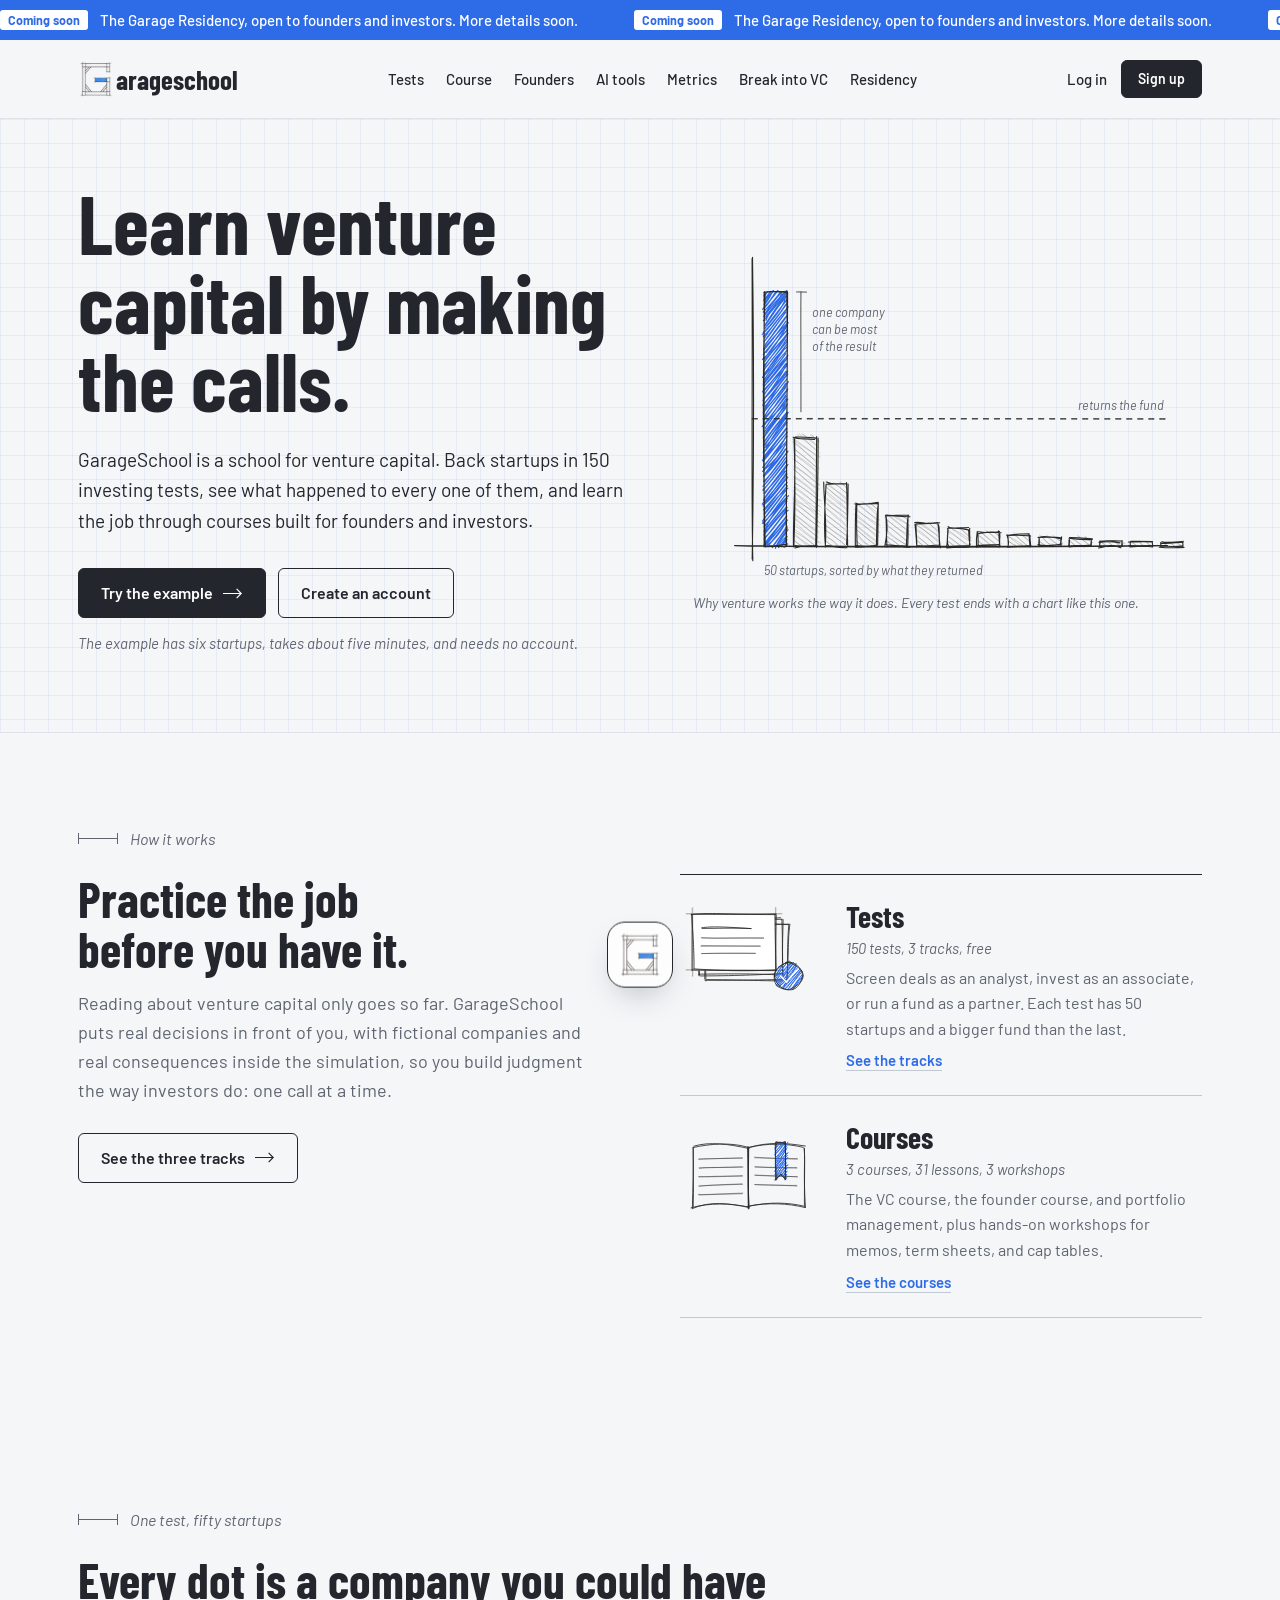
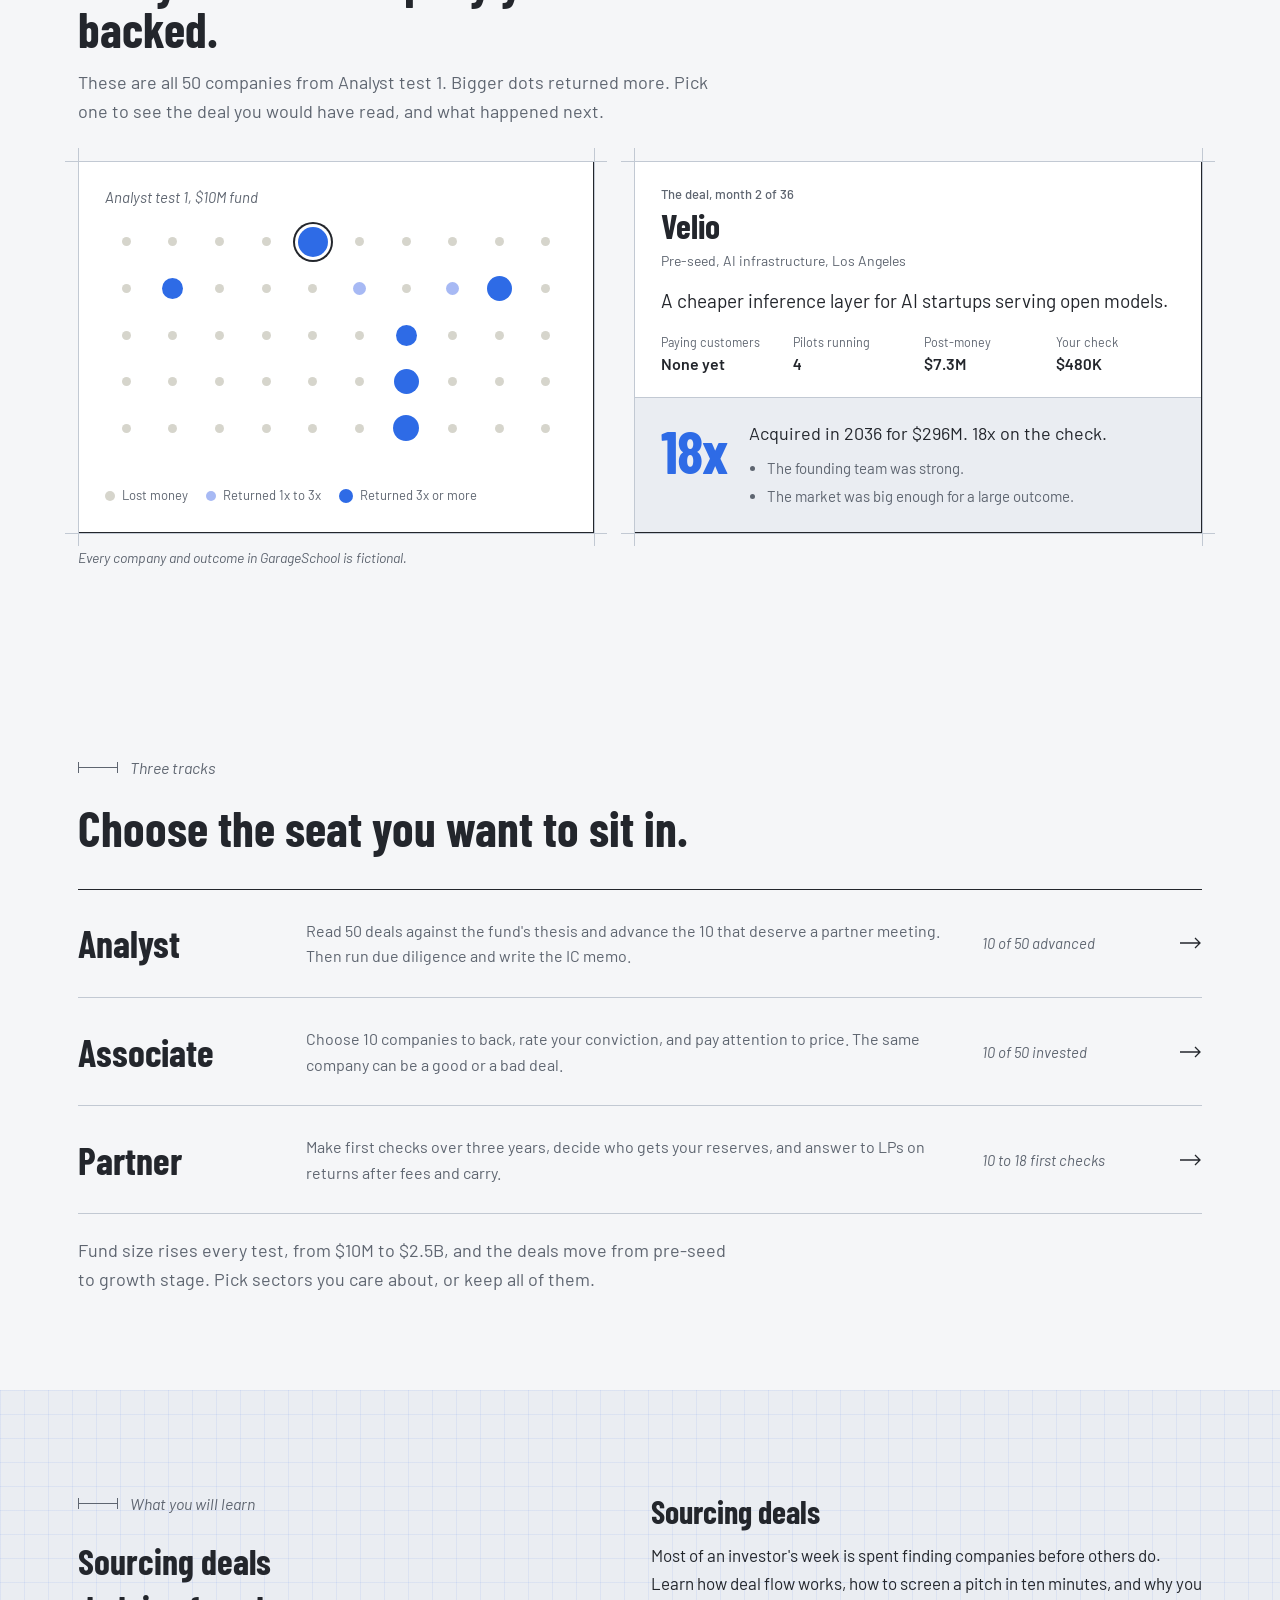
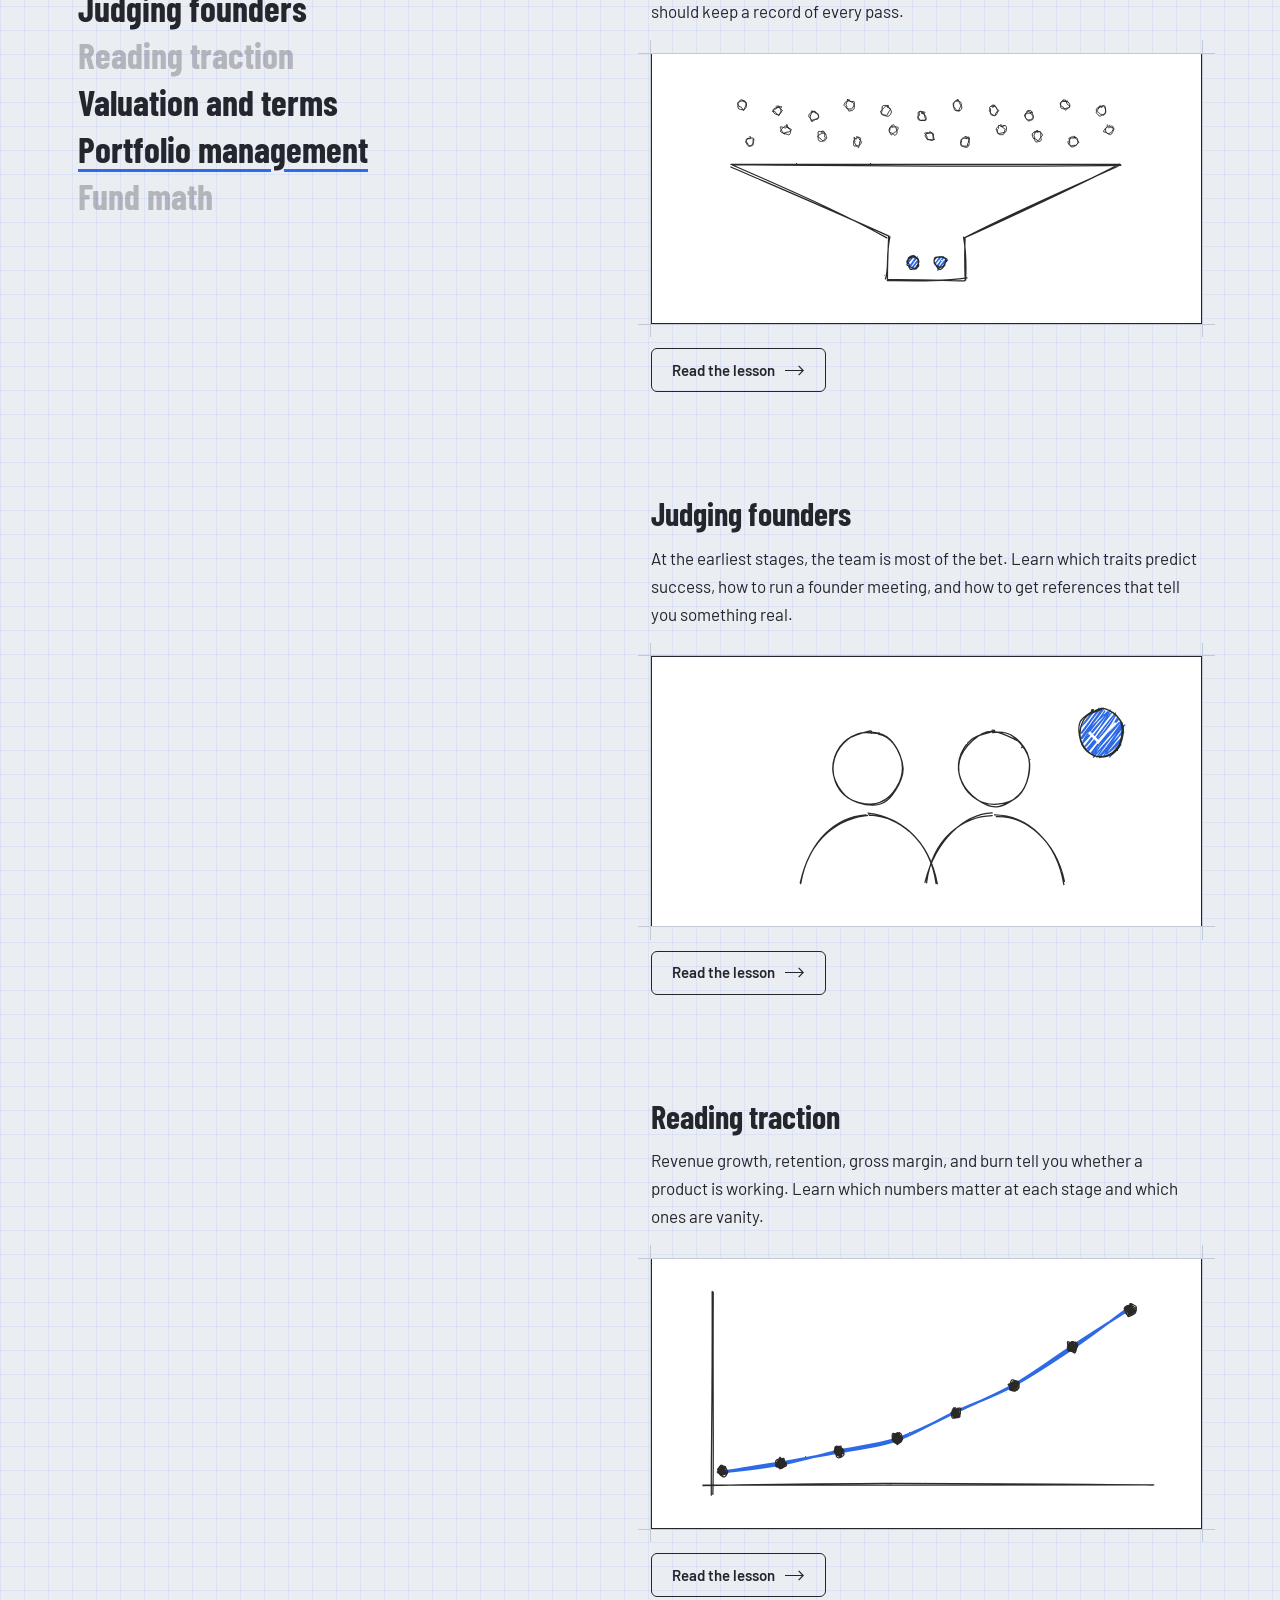
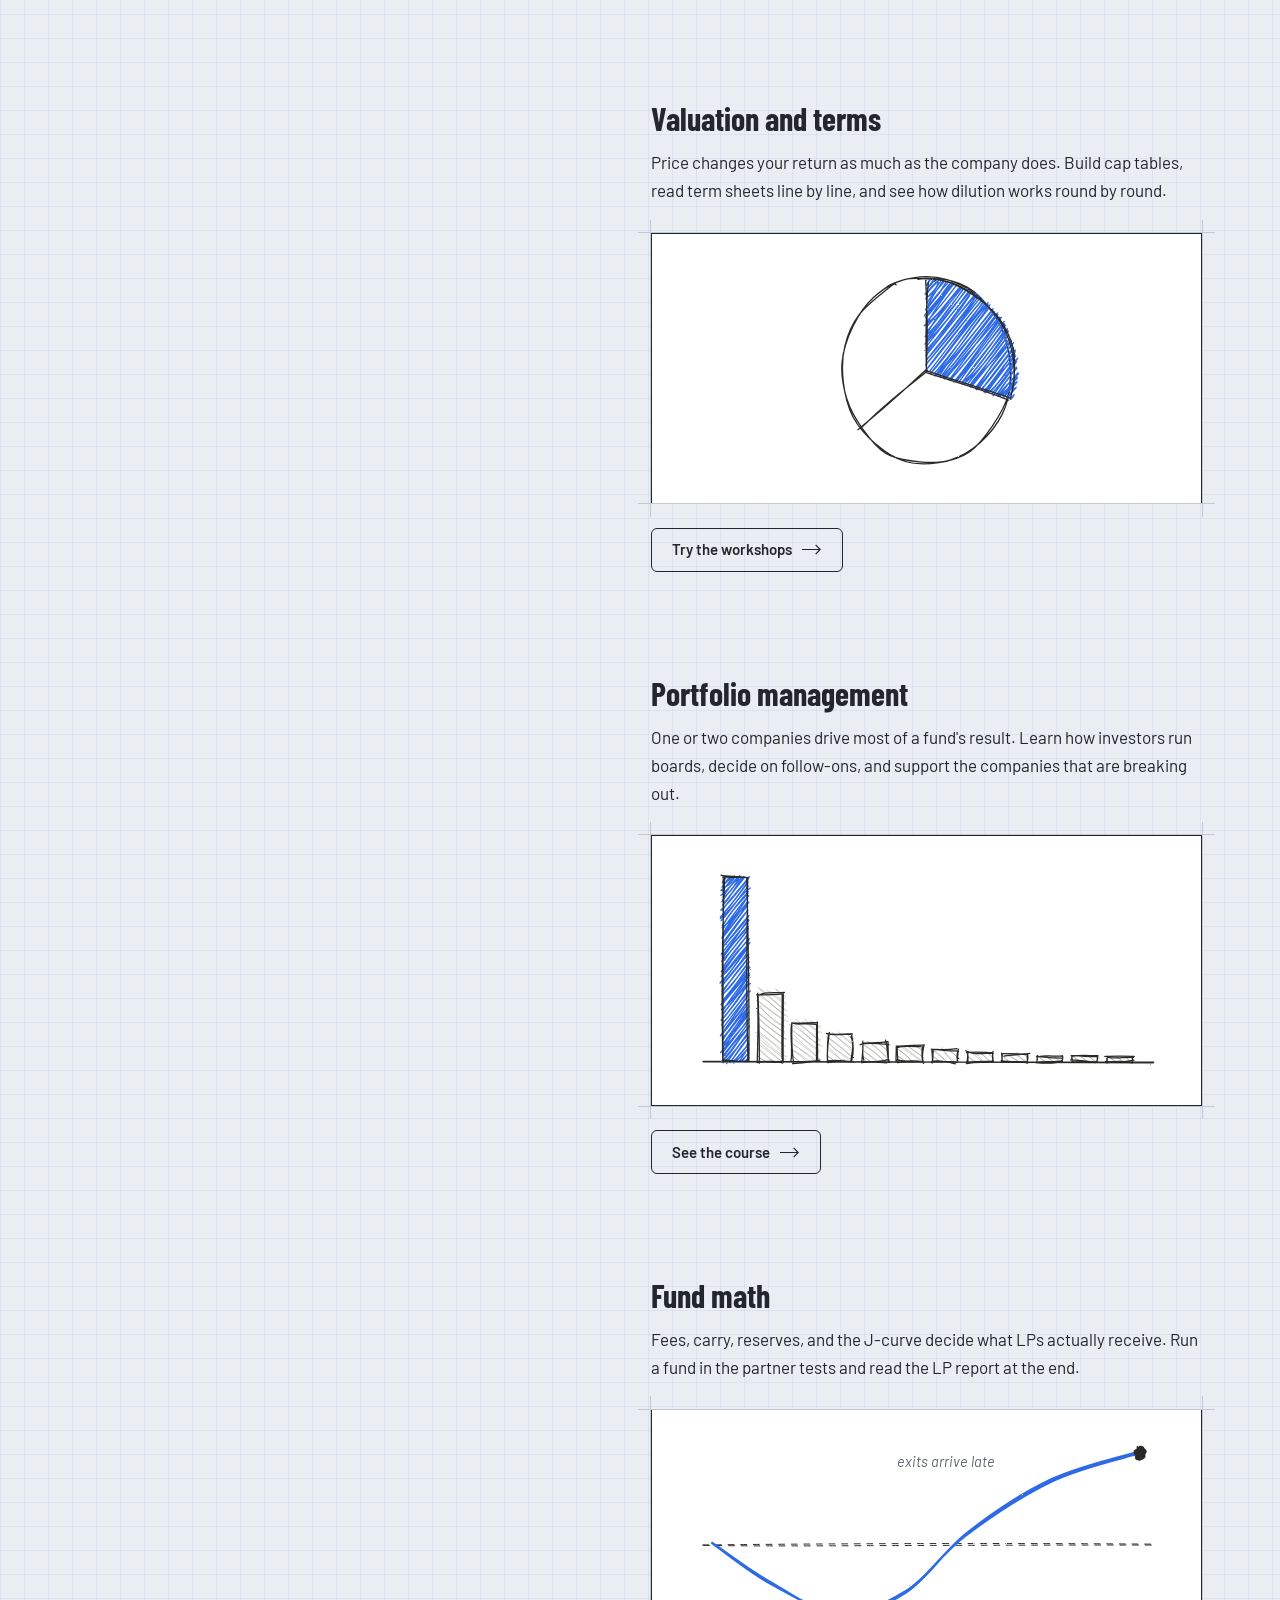
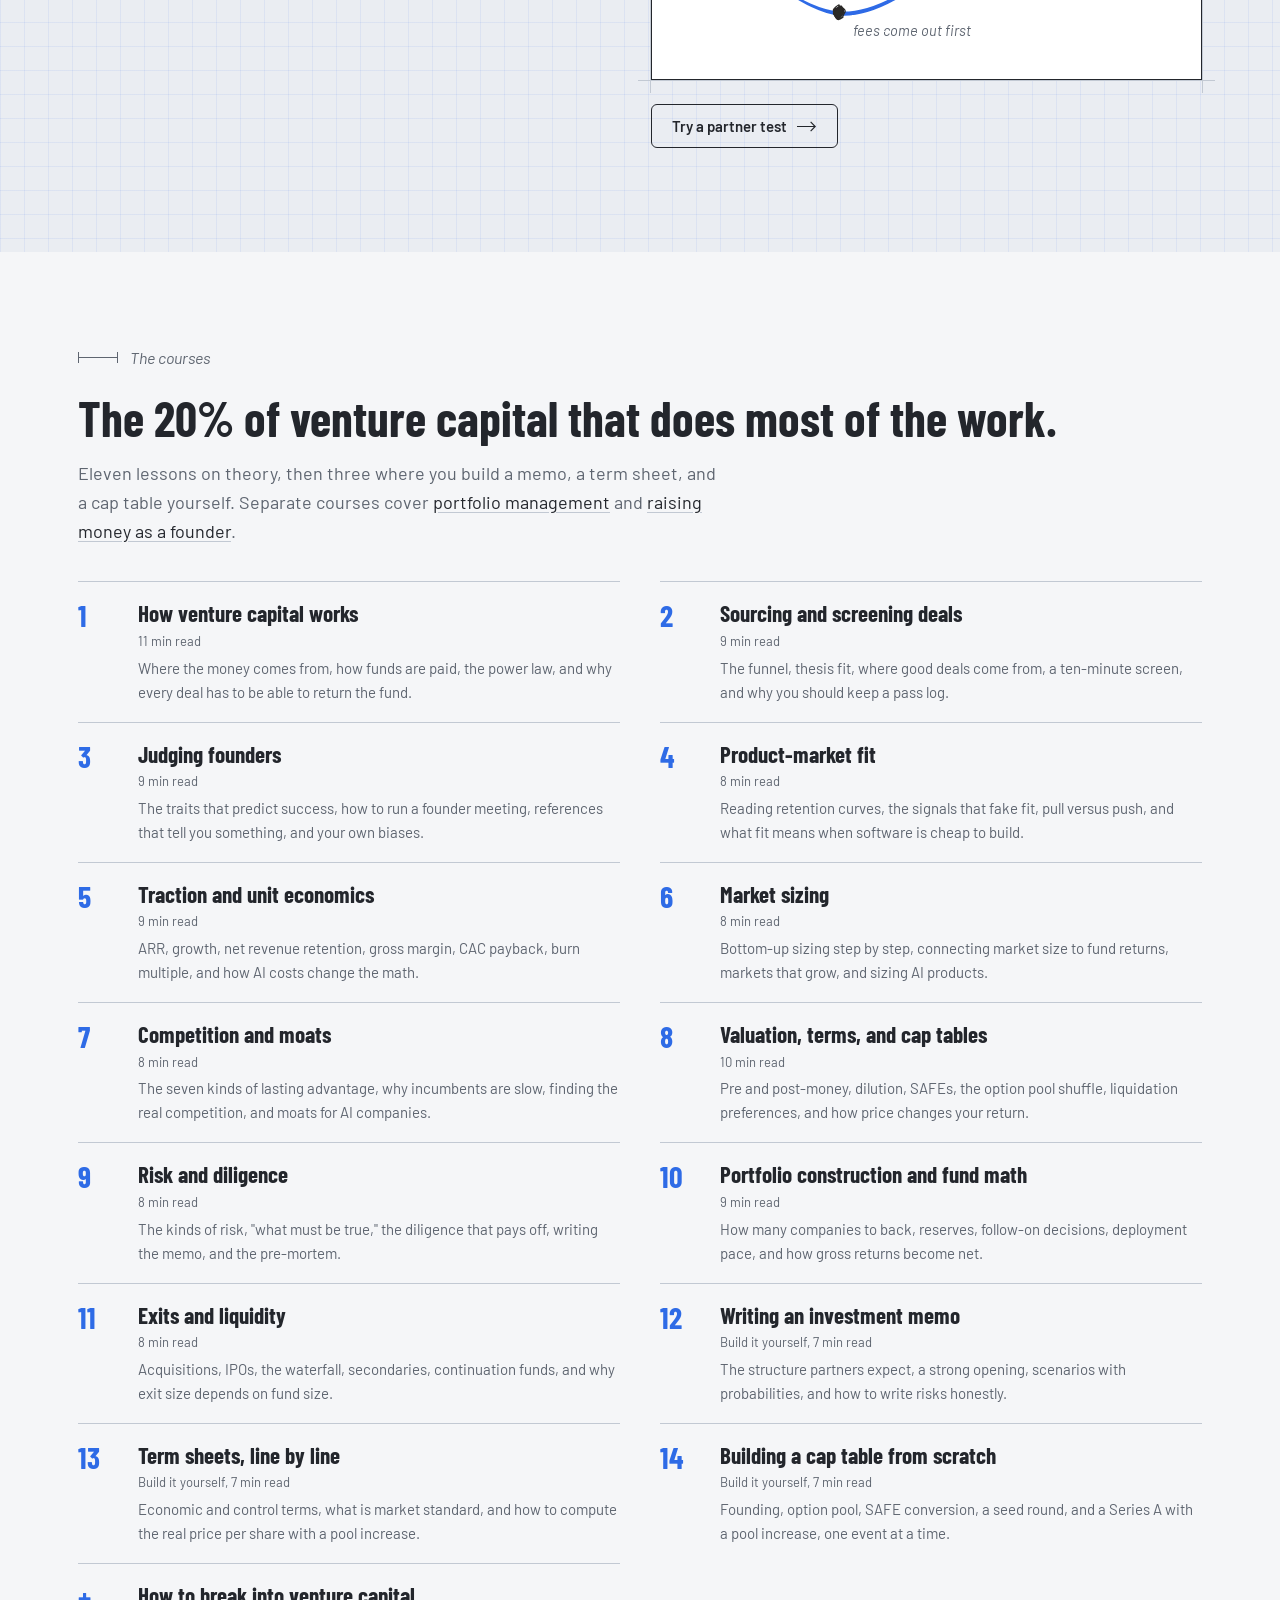
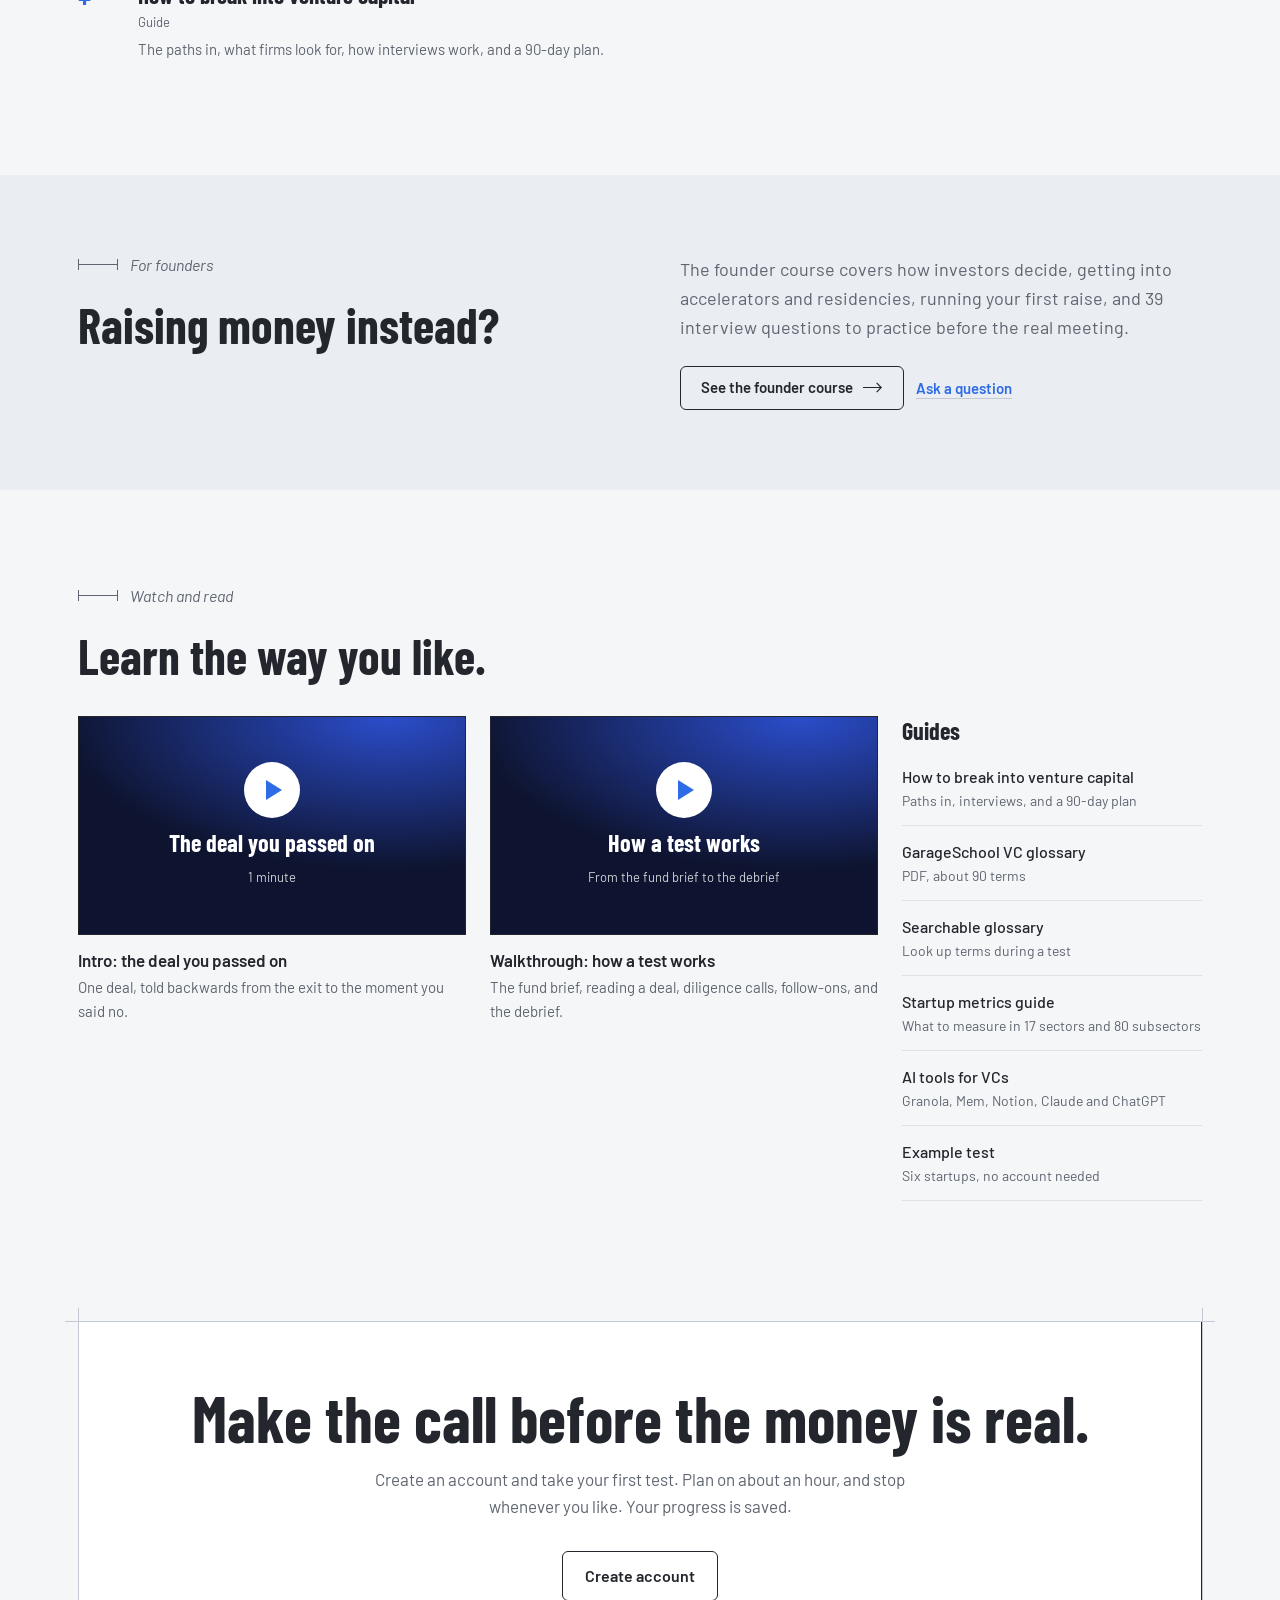
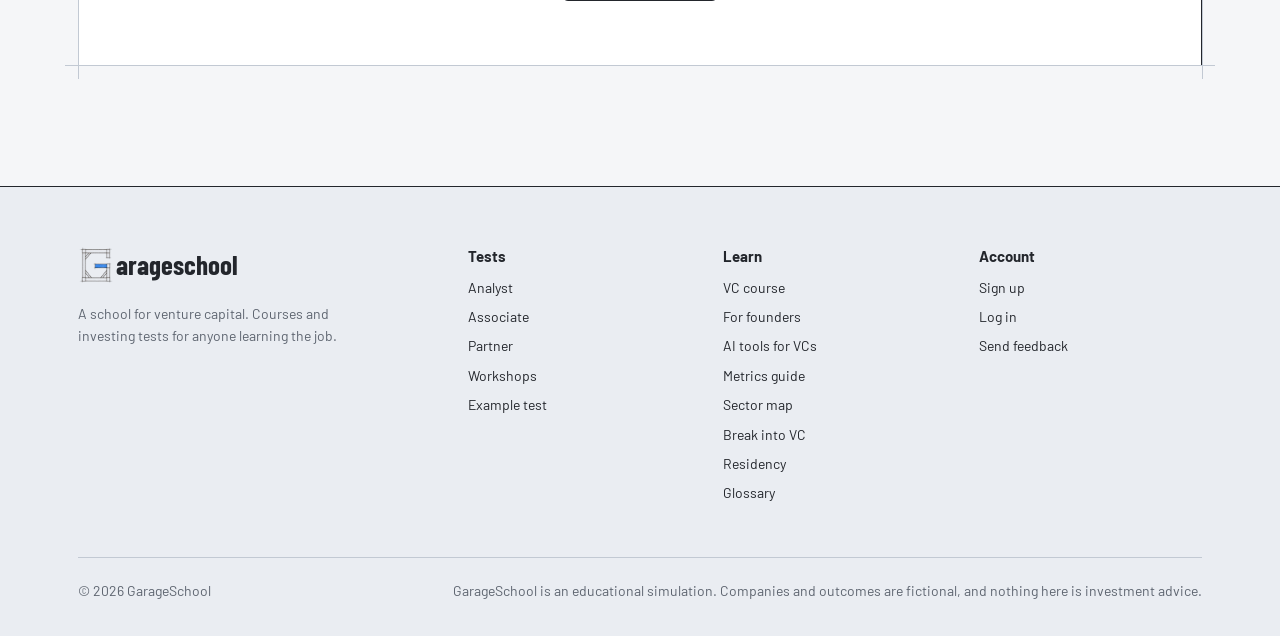
==== index.html @ 18021040 "Barlow type and a cool drafting-table background Co-Authored-By: Claude Opus 5.5 <noreply@anthropic." ====
<!doctype html>
<html lang="en">
<head>
<meta charset="utf-8">
<meta name="viewport" content="width=device-width, initial-scale=1">
<title>GarageSchool: learn venture capital by making the calls</title>
<meta name="description" content="GarageSchool teaches venture capital through practice: courses and 150 investing tests. Each test hands you a fund and 50 startups. Decide which to back, then see what happened to every one.">
<meta name="theme-color" content="#F5F6F8">
<meta property="og:type" content="website">
<meta property="og:title" content="GarageSchool: learn venture capital by making the calls">
<meta property="og:description" content="150 tests across three tracks, 50 startups in each, and a course on the 20% of venture that matters most.">
<link rel="icon" type="image/png" href="assets/img/favicon.png">
<link rel="preconnect" href="https://fonts.googleapis.com">
<link rel="preconnect" href="https://fonts.gstatic.com" crossorigin>
<link rel="stylesheet" href="https://fonts.googleapis.com/css2?family=Barlow:ital,wght@0,400;0,500;0,600;0,700;1,400;1,500&family=Barlow+Condensed:wght@500;600;700;800&display=swap">
<link rel="stylesheet" href="assets/css/garage.css">
<script src="assets/js/engine.js" defer></script>
<script src="assets/js/content-course.js" defer></script>
<script src="assets/js/site.js" defer></script>
</head>
<body>
<a class="skip" href="#main">Skip to content</a>

<a class="marquee" href="residency.html" aria-label="Coming soon: the Garage Residency, open to founders and investors. More details soon."><span class="mq-track" aria-hidden="true"><span class="mq-item"><span class="res-tag">Coming soon</span> The Garage Residency, open to founders and investors. More details soon.</span><span class="mq-item"><span class="res-tag">Coming soon</span> The Garage Residency, open to founders and investors. More details soon.</span><span class="mq-item"><span class="res-tag">Coming soon</span> The Garage Residency, open to founders and investors. More details soon.</span><span class="mq-item"><span class="res-tag">Coming soon</span> The Garage Residency, open to founders and investors. More details soon.</span></span><span class="mq-track" aria-hidden="true"><span class="mq-item"><span class="res-tag">Coming soon</span> The Garage Residency, open to founders and investors. More details soon.</span><span class="mq-item"><span class="res-tag">Coming soon</span> The Garage Residency, open to founders and investors. More details soon.</span><span class="mq-item"><span class="res-tag">Coming soon</span> The Garage Residency, open to founders and investors. More details soon.</span><span class="mq-item"><span class="res-tag">Coming soon</span> The Garage Residency, open to founders and investors. More details soon.</span></span></a>
<header class="site-head">
  <div class="head-bar">
    <a class="logo" href="index.html" aria-label="garageschool, home"><img class="brand-mark" src="assets/img/g-mark-96.png" alt="" width="96" height="96">arageschool</a>
    <nav class="site-nav" aria-label="Main">
      <a href="#tracks">Tests</a>
      <a href="app.html#/course">Course</a>
      <a href="founders.html">Founders</a>
      <a href="ai-tools.html">AI tools</a>
      <a href="app.html#/metrics">Metrics</a>
      <a href="break-into-vc.html">Break into VC</a>
      <a href="residency.html">Residency</a>
    </nav>
    <div class="nav-right">
      <a class="login" href="app.html#/login">Log in</a>
      <a class="btn btn-primary btn-sm head-cta" href="app.html#/signup">Sign up</a>
      <button class="nav-toggle" type="button" aria-expanded="false" aria-controls="mobile-nav">Menu</button>
    </div>
  </div>
  <nav class="mobile-nav" id="mobile-nav" aria-label="Main">
    <a href="#tracks">Tests</a><a href="app.html#/course">Course</a><a href="founders.html">Founders</a><a href="ai-tools.html">AI tools</a>
    <a href="app.html#/metrics">Metrics</a><a href="break-into-vc.html">Break into VC</a><a href="residency.html">Residency</a><a href="app.html#/login">Log in</a>
    <a class="btn btn-primary" href="app.html#/signup">Sign up</a>
  </nav>
</header>

<main id="main">
  <section class="hero" aria-labelledby="hero-title">
    <div class="wrap hero-grid">
      <div class="hero-copy">
        <h1 id="hero-title">Learn venture capital by making the calls.</h1>
        <p class="lede">GarageSchool is a school for venture capital. Back startups in 150 investing tests, see what happened to every one of them, and learn the job through courses built for founders and investors.</p>
        <div class="hero-actions">
          <a class="btn btn-primary btn-lg" href="app.html#/example">Try the example <svg class="arrow" viewBox="0 0 22 12" aria-hidden="true"><path d="M0 6h20M15 1l5 5-5 5" fill="none" stroke="currentColor" stroke-width="1.3"/></svg></a>
          <a class="btn btn-secondary btn-lg" href="app.html#/signup">Create an account</a>
        </div>
        <p class="hero-note">The example has six startups, takes about five minutes, and needs no account.</p>
      </div>
      <figure class="hero-art"><svg class="pencil" viewBox="0 0 600 430" role="img" aria-label="A pencil chart of startup returns: one tall blue bar, then a long tail of small grey bars"><defs><filter id="pencil-hero" x="-2%" y="-2%" width="104%" height="104%"><feTurbulence type="fractalNoise" baseFrequency=".85" numOctaves="1" seed="4" result="n"/><feDisplacementMap in="SourceGraphic" in2="n" scale="1.8"/></filter></defs><g filter="url(#pencil-hero)" stroke-linecap="round" stroke-linejoin="round"><path d="M49.0 379.3 C152.8 381.2, 254.0 381.0, 559.2 379.3 M49.7 379.9 C227.7 381.7, 406.7 381.7, 559.9 379.6" stroke="#2A2926" stroke-width="1.3" fill="none"/><path d="M70.6 397.3 C68.7 324.2, 70.3 253.6, 69.7 40.8 M69.8 395.3 C72.2 263.6, 71.5 132.7, 70.2 39.2" stroke="#2A2926" stroke-width="1.3" fill="none"/><path d="M84.2 79.7 C84.2 79.7, 84.2 79.7, 84.2 79.7 M84.2 79.7 C84.2 79.7, 84.2 79.7, 84.2 79.7 M83.7 84.8 C85.9 83.3, 86.2 81.7, 87.7 80.6 M84.0 85.0 C85.5 82.7, 86.9 81.1, 88.0 80.2 M85.0 89.8 C84.8 88.8, 88.1 86.5, 92.8 80.9 M83.5 90.3 C85.4 87.4, 87.9 84.7, 91.6 79.5 M83.9 95.1 C87.8 91.5, 89.5 89.1, 94.3 78.8 M84.3 93.6 C85.8 91.7, 89.4 87.7, 94.9 78.6 M82.2 100.6 C89.1 92.4, 95.1 85.7, 100.2 78.4 M84.1 98.7 C88.8 95.5, 91.8 87.9, 98.1 79.5 M84.7 106.1 C89.5 99.4, 90.7 96.0, 104.0 80.8 M82.9 103.9 C89.6 96.8, 97.9 88.4, 103.0 80.2 M86.0 109.0 C92.5 100.2, 99.5 94.0, 104.7 81.9 M83.5 109.2 C88.9 102.0, 94.9 93.6, 108.0 80.7 M86.1 113.7 C88.8 105.6, 93.6 97.3, 110.7 78.8 M83.1 114.0 C90.6 105.4, 95.9 98.8, 111.1 80.3 M84.4 120.0 C93.8 106.2, 101.5 92.6, 109.3 85.0 M84.9 120.0 C93.1 108.6, 101.2 94.8, 110.1 85.9 M84.7 123.2 C96.3 110.4, 104.8 100.4, 108.7 89.1 M84.9 123.2 C92.8 112.9, 101.8 100.5, 110.9 89.6 M81.7 130.2 C94.8 117.8, 105.1 101.5, 111.2 93.3 M82.9 128.3 C93.1 117.9, 101.8 106.7, 109.4 95.1 M83.0 132.4 C93.9 122.5, 102.4 109.4, 112.3 97.8 M84.2 134.6 C89.0 126.8, 95.9 116.7, 110.3 100.9 M85.6 136.7 C93.1 124.9, 101.1 116.1, 107.9 106.1 M83.8 138.8 C93.1 128.8, 99.2 117.1, 109.3 104.3 M85.9 141.2 C92.1 134.5, 98.9 122.3, 109.9 108.9 M84.8 143.6 C89.8 135.5, 97.9 127.2, 111.2 108.1 M83.4 147.6 C93.9 134.8, 104.5 122.8, 112.5 116.6 M83.5 148.4 C90.2 141.6, 95.7 133.9, 109.7 114.7 M86.1 151.6 C95.3 140.0, 103.3 126.2, 110.6 119.8 M83.0 153.9 C89.1 145.6, 94.8 139.7, 111.1 120.0 M82.1 159.6 C95.1 149.4, 101.1 135.7, 109.7 122.4 M84.6 159.1 C92.5 145.9, 102.4 135.0, 111.5 124.5 M85.5 160.8 C90.6 152.2, 98.3 145.1, 112.0 129.2 M84.8 162.1 C91.7 151.6, 100.9 143.2, 110.2 130.4 M84.6 168.2 C89.2 157.9, 99.0 151.3, 109.7 133.0 M83.5 167.3 C89.9 161.3, 94.2 154.3, 109.2 133.3 M85.2 170.1 C91.0 162.0, 101.6 151.7, 109.9 136.3 M83.2 172.7 C91.4 162.2, 98.5 153.2, 111.2 138.2 M85.7 176.7 C90.7 166.9, 100.1 152.4, 110.4 145.7 M84.0 177.2 C89.4 169.0, 97.2 160.4, 110.1 142.7 M82.1 180.8 C91.0 173.2, 97.9 160.5, 108.7 146.5 M84.5 183.0 C92.0 171.5, 101.5 159.5, 111.1 148.8 M83.0 189.6 C91.7 177.7, 97.7 169.4, 112.0 155.0 M83.6 187.3 C92.4 174.4, 101.4 164.4, 109.2 153.1 M84.0 191.6 C91.5 180.7, 101.5 171.0, 108.7 158.6 M84.0 191.2 C92.7 182.1, 100.7 172.6, 111.1 158.2 M82.1 198.0 C89.7 187.0, 97.5 184.4, 109.5 164.8 M84.1 196.5 C93.5 185.7, 102.2 173.2, 111.1 164.5 M86.3 203.2 C95.8 191.3, 105.8 174.4, 110.5 165.4 M84.5 200.4 C91.3 190.4, 99.5 180.6, 110.9 166.8 M82.6 208.0 C92.1 197.0, 97.5 192.9, 111.7 174.0 M84.4 205.4 C91.0 196.6, 100.2 187.3, 109.8 173.5 M82.4 213.7 C91.8 203.4, 96.5 196.6, 111.7 177.1 M84.0 212.0 C90.6 204.0, 95.5 197.5, 110.8 177.6 M84.8 215.1 C91.7 210.1, 94.4 197.7, 108.2 181.1 M85.0 217.5 C94.5 203.0, 104.5 190.6, 110.3 183.3 M84.0 220.8 C95.5 206.5, 104.2 197.9, 112.6 186.0 M82.9 222.6 C93.8 208.7, 105.8 195.4, 109.1 188.1 M84.1 228.0 C89.4 214.5, 100.7 208.1, 109.8 191.5 M84.4 226.6 C88.6 220.0, 93.9 211.7, 108.9 193.7 M83.1 231.8 C93.7 221.2, 97.8 210.7, 111.8 194.6 M83.1 230.0 C90.8 222.6, 97.3 215.6, 111.3 196.1 M84.8 236.8 C93.7 224.1, 102.3 212.0, 109.8 203.4 M84.0 235.8 C90.3 228.9, 96.1 221.7, 109.6 201.7 M81.6 239.1 C90.5 229.1, 100.4 222.7, 111.8 206.7 M85.1 241.0 C93.0 229.8, 101.5 217.8, 110.0 206.1 M85.4 246.8 C94.3 237.1, 101.9 222.7, 109.0 212.1 M84.6 244.9 C93.8 234.2, 100.6 222.8, 111.4 212.6 M83.0 251.8 C93.9 239.3, 102.2 226.8, 110.5 214.7 M83.6 251.9 C93.4 238.7, 104.0 223.6, 109.1 217.9 M84.4 256.9 C93.3 243.5, 105.6 229.2, 112.2 222.4 M83.7 256.9 C92.5 244.7, 100.8 233.3, 110.8 222.0 M83.0 261.7 C91.1 252.3, 97.9 240.2, 111.1 225.0 M85.3 260.8 C90.3 250.4, 97.8 242.7, 110.7 226.8 M86.5 264.6 C92.2 253.0, 100.3 242.2, 109.3 229.0 M84.8 263.9 C94.6 252.4, 106.0 238.5, 110.9 231.2 M85.1 267.9 C91.3 259.4, 99.1 249.6, 110.9 234.4 M82.8 269.6 C90.6 261.3, 99.5 250.3, 110.0 234.9 M82.9 275.6 C91.6 264.2, 102.5 250.8, 109.7 241.0 M84.5 275.7 C90.1 268.2, 94.8 260.9, 110.8 241.5 M82.0 278.6 C91.3 268.1, 104.3 255.2, 110.9 245.4 M82.7 279.9 C89.7 272.6, 96.4 262.4, 111.2 245.7 M82.3 287.0 C91.5 274.9, 104.3 261.7, 110.0 250.3 M84.8 284.3 C92.6 274.6, 100.3 262.7, 111.0 250.2 M85.4 287.3 C92.3 279.0, 101.1 267.0, 107.9 254.2 M83.8 289.4 C92.0 278.7, 100.2 268.1, 110.4 256.2 M82.1 291.9 C89.4 285.6, 101.1 276.2, 108.8 260.6 M85.2 294.2 C90.9 286.2, 97.0 278.8, 109.8 259.4 M83.1 297.0 C93.1 285.2, 105.5 272.2, 108.9 265.5 M83.5 298.1 C94.0 287.7, 103.4 275.7, 109.9 265.0 M83.3 303.5 C93.7 295.6, 101.1 282.2, 112.0 268.1 M84.4 304.1 C91.0 296.2, 96.1 288.7, 110.2 269.9 M83.8 307.9 C90.0 300.9, 98.6 291.9, 108.1 277.3 M82.7 309.6 C89.2 302.6, 96.3 293.5, 109.6 275.7 M82.8 314.6 C90.5 304.4, 99.2 294.6, 110.3 278.3 M82.6 313.6 C90.2 305.9, 94.1 300.3, 110.5 279.7 M83.7 317.5 C94.5 306.3, 103.8 296.3, 111.9 283.9 M85.2 317.6 C89.8 310.4, 95.6 304.0, 110.3 284.2 M83.0 325.7 C94.3 311.8, 102.1 300.3, 108.5 291.7 M83.9 323.6 C89.3 317.0, 94.8 307.9, 110.5 290.4 M81.7 330.5 C93.0 316.7, 107.6 300.7, 110.8 295.0 M84.9 328.7 C93.6 316.3, 102.1 305.5, 110.1 293.9 M82.8 331.5 C90.4 327.5, 95.9 318.0, 111.7 298.8 M82.9 332.9 C90.7 322.7, 100.6 311.7, 110.9 298.5 M85.3 336.7 C91.6 329.7, 96.4 323.2, 108.7 306.8 M83.0 337.5 C91.2 327.8, 100.2 318.6, 111.0 305.0 M84.0 341.8 C91.9 332.5, 97.8 321.7, 111.8 311.8 M84.3 342.4 C92.8 333.1, 100.5 320.8, 111.4 309.0 M82.0 350.5 C91.4 337.7, 96.1 331.6, 109.8 313.9 M84.1 347.7 C92.7 337.1, 101.7 325.7, 109.7 313.5 M81.9 353.0 C95.1 342.4, 101.9 329.5, 112.6 320.6 M83.3 353.0 C91.2 344.6, 98.2 333.6, 109.5 319.3 M85.9 358.9 C89.3 350.2, 93.6 342.2, 109.7 324.1 M84.1 357.1 C91.8 347.9, 99.9 337.0, 111.2 324.0 M85.4 362.3 C87.8 355.0, 96.4 348.9, 110.9 327.0 M83.8 362.7 C93.5 350.0, 105.3 337.7, 110.0 327.7 M84.9 365.2 C90.0 356.9, 97.7 348.3, 110.0 334.0 M83.8 366.8 C92.2 356.3, 100.2 346.9, 111.1 334.4 M84.2 370.4 C93.4 363.5, 100.8 349.0, 112.2 337.6 M84.0 372.0 C89.3 364.7, 97.2 356.6, 110.1 337.6 M85.3 377.6 C93.1 367.6, 102.8 354.6, 110.3 345.8 M83.8 378.1 C90.1 368.1, 99.2 359.2, 110.5 344.5 M84.3 380.5 C92.1 369.7, 101.3 361.0, 111.4 349.4 M84.2 380.4 C90.8 373.2, 95.7 367.6, 110.8 348.9 M88.1 378.2 C94.3 374.6, 101.2 367.0, 108.8 353.3 M88.9 379.4 C95.4 372.1, 102.6 361.9, 110.4 351.7 M94.0 381.6 C97.4 375.1, 103.2 369.0, 110.9 356.5 M93.4 381.7 C97.1 374.5, 102.3 368.7, 111.4 358.5 M97.2 382.6 C100.5 373.4, 104.6 368.9, 112.0 360.6 M97.4 380.8 C101.7 374.8, 105.9 370.8, 110.8 362.5 M100.9 381.7 C104.7 377.8, 107.2 374.2, 110.8 368.9 M100.0 380.4 C103.6 375.1, 107.1 369.9, 111.1 368.7 M103.9 379.7 C107.3 379.1, 107.9 374.3, 109.0 371.7 M104.3 380.6 C105.1 378.8, 106.9 378.0, 110.7 372.4 M107.5 381.3 C108.6 380.3, 109.0 379.1, 110.2 377.9 M107.6 380.9 C108.2 380.0, 108.8 379.5, 110.0 377.9" stroke="#2E6BE6" stroke-width="1.5" fill="none"/><path d="M83.6 80.8 C90.5 78.2, 93.1 80.5, 111.0 79.4 M84.1 80.4 C94.1 79.2, 105.3 80.2, 110.9 80.9 M111.6 80.2 C111.3 186.4, 109.7 295.5, 110.4 380.1 M110.5 80.7 C111.9 144.8, 111.2 209.5, 109.7 379.2 M111.7 377.6 C102.6 378.1, 93.2 381.8, 84.6 380.4 M109.4 380.8 C99.0 380.2, 89.0 379.6, 84.5 380.4 M85.3 381.2 C82.3 264.0, 82.6 152.6, 85.1 81.0 M83.9 380.8 C84.1 297.9, 84.6 215.5, 83.9 80.7" stroke="#2A2926" stroke-width="1.3" fill="none"/><path d="M120.3 380.3 C120.3 380.3, 120.3 380.3, 120.3 380.3 M120.3 380.3 C120.3 380.3, 120.3 380.3, 120.3 380.3 M129.0 379.8 C124.7 378.8, 121.8 375.8, 119.8 373.0 M128.3 380.0 C126.1 378.0, 124.7 377.6, 120.1 374.4 M138.2 379.2 C133.8 376.6, 129.1 374.3, 120.9 366.2 M135.3 379.6 C129.0 374.8, 124.9 370.1, 120.8 368.2 M143.3 378.8 C138.1 374.7, 126.7 366.3, 118.9 362.9 M143.4 379.2 C137.3 374.2, 131.0 368.1, 120.3 360.6 M150.7 376.5 C141.2 369.8, 134.0 365.4, 122.0 353.6 M148.4 375.8 C138.0 370.4, 129.2 361.3, 119.8 355.8 M147.1 368.5 C135.1 362.0, 125.9 351.1, 120.6 346.9 M148.1 370.4 C141.2 364.6, 134.4 358.8, 119.1 347.8 M148.4 364.4 C138.6 359.8, 131.8 350.3, 119.2 343.4 M148.4 362.8 C141.5 359.0, 133.0 352.6, 120.6 342.5 M148.6 357.1 C141.9 352.0, 134.8 348.3, 120.8 334.9 M148.3 357.0 C138.8 350.2, 129.9 342.6, 119.3 335.3 M150.5 353.3 C138.6 342.3, 127.0 335.6, 120.4 327.1 M148.5 352.0 C139.0 344.3, 130.0 336.1, 118.7 329.3 M150.3 343.7 C143.8 337.6, 134.7 335.8, 118.1 324.5 M148.0 345.5 C137.1 336.9, 126.0 326.8, 118.8 323.1 M146.8 341.2 C138.6 332.8, 128.6 326.2, 118.3 314.6 M149.5 339.2 C143.0 333.3, 135.4 327.9, 119.8 317.0 M150.9 333.8 C143.9 330.1, 136.6 322.9, 118.7 310.9 M148.6 332.7 C140.0 326.5, 134.1 319.6, 120.6 310.5 M151.0 326.0 C142.3 323.6, 138.0 315.2, 120.8 306.1 M149.6 326.8 C141.0 319.1, 133.8 314.8, 119.3 304.2 M146.5 320.6 C139.4 313.2, 128.1 304.2, 118.6 298.6 M147.8 320.5 C138.4 310.8, 127.1 302.6, 120.2 298.1 M147.5 313.6 C135.6 306.5, 127.8 295.5, 118.3 289.3 M148.8 312.8 C139.1 306.0, 131.4 301.4, 120.5 290.3 M149.5 307.8 C140.7 303.0, 135.2 294.9, 118.4 285.8 M148.9 307.5 C141.1 300.6, 134.5 295.6, 119.9 284.8 M146.1 301.5 C141.2 297.7, 136.6 289.3, 118.0 277.2 M148.5 300.2 C137.4 291.6, 126.5 283.7, 120.3 278.3 M147.3 292.9 C140.8 285.2, 132.1 279.6, 120.0 271.7 M147.7 294.3 C139.1 286.0, 128.0 279.1, 120.6 272.1 M148.8 288.5 C141.0 284.3, 134.9 277.6, 120.7 266.7 M147.2 288.5 C137.0 278.9, 126.7 271.1, 120.5 266.0 M145.8 282.4 C140.2 275.4, 135.8 269.9, 117.6 257.2 M148.3 280.9 C136.9 274.2, 128.2 265.8, 120.6 258.0 M150.2 275.1 C140.7 268.7, 134.0 266.2, 117.6 254.0 M147.6 275.5 C139.4 268.6, 130.2 260.9, 118.8 253.2 M147.0 267.8 C140.3 265.1, 137.1 258.0, 124.9 247.0 M149.0 270.3 C142.8 262.7, 134.4 258.3, 123.2 248.6 M147.5 264.0 C144.2 259.4, 137.2 255.8, 129.5 248.0 M148.2 263.4 C142.1 256.7, 136.0 252.3, 129.4 248.1 M149.2 257.0 C144.7 253.5, 142.0 250.4, 140.2 248.7 M148.8 256.4 C146.0 254.2, 145.1 253.1, 138.7 249.1" stroke="rgba(42,41,38,.38)" stroke-width="0.6" fill="none"/><path d="M118.2 251.5 C123.7 254.2, 130.8 253.0, 143.6 254.3 M120.6 251.5 C124.8 251.1, 130.9 251.4, 145.0 252.6 M147.6 252.6 C147.6 297.9, 146.3 349.9, 145.8 381.5 M145.9 250.8 C145.4 288.8, 145.7 323.8, 144.8 380.6 M146.6 379.8 C137.0 380.3, 128.8 378.5, 120.4 382.3 M145.4 379.4 C136.8 379.6, 128.4 381.1, 120.4 379.3 M118.5 379.0 C118.0 344.1, 121.2 311.1, 119.9 254.3 M119.0 381.1 C120.1 350.1, 121.4 319.1, 119.2 253.0" stroke="#2A2926" stroke-width="1.3" fill="none"/><path d="M156.0 380.0 C156.0 380.0, 156.0 380.0, 156.0 380.0 M156.0 380.0 C156.0 380.0, 156.0 380.0, 156.0 380.0 M163.7 379.2 C161.7 379.0, 158.5 375.0, 155.1 373.3 M164.2 379.4 C161.3 378.2, 158.8 375.7, 156.3 373.1 M170.4 378.8 C168.1 374.4, 164.1 372.7, 155.0 368.5 M171.8 381.3 C166.8 375.4, 162.9 371.8, 156.7 367.4 M182.5 381.6 C177.1 376.7, 171.9 371.9, 154.8 360.7 M179.8 379.3 C172.3 372.1, 162.0 364.9, 156.9 361.2 M183.8 373.8 C170.3 365.4, 162.2 360.1, 153.8 354.0 M182.2 374.4 C171.7 368.3, 161.3 358.7, 156.3 354.8 M183.7 368.5 C171.1 361.9, 163.4 352.5, 155.6 349.7 M182.8 369.8 C173.6 360.7, 162.8 355.2, 156.0 347.2 M180.9 363.2 C175.2 356.3, 169.7 351.3, 156.5 342.6 M183.4 362.3 C175.4 357.6, 167.9 351.8, 156.0 342.0 M181.1 355.3 C177.2 351.3, 170.5 345.2, 158.1 335.9 M181.2 357.3 C175.9 351.6, 169.5 347.5, 157.0 335.3 M181.7 347.9 C174.6 340.9, 165.3 337.4, 158.6 330.4 M182.1 350.2 C174.7 343.3, 165.7 337.1, 156.9 329.1 M181.0 341.9 C177.2 339.2, 166.3 332.5, 154.7 322.9 M181.0 343.1 C176.6 337.2, 168.1 332.7, 156.2 322.0 M180.9 335.9 C178.6 332.1, 170.1 326.6, 157.3 315.1 M182.9 338.6 C175.0 331.6, 164.1 324.5, 155.0 315.6 M183.1 330.3 C176.6 324.6, 166.8 320.0, 155.4 308.6 M182.1 330.7 C174.0 325.6, 167.1 319.4, 156.4 309.4 M181.3 325.7 C175.9 320.7, 169.3 314.7, 156.7 303.8 M182.7 325.3 C177.8 319.7, 170.0 315.3, 157.1 306.7 M181.6 317.1 C177.8 316.7, 173.9 309.5, 168.5 307.7 M182.9 319.2 C176.9 314.4, 173.6 310.3, 165.6 305.1 M181.9 312.5 C180.4 308.7, 175.3 305.5, 173.5 304.4 M182.0 312.4 C179.5 309.2, 176.9 307.6, 173.4 305.2" stroke="rgba(42,41,38,.38)" stroke-width="0.6" fill="none"/><path d="M157.7 304.3 C161.7 306.8, 168.6 307.1, 181.1 306.3 M157.0 307.0 C163.1 306.9, 169.3 306.6, 181.5 306.3 M183.0 306.9 C182.7 336.8, 182.2 366.4, 181.1 378.1 M181.1 305.0 C182.4 332.7, 181.5 358.5, 182.5 379.8 M181.4 381.9 C171.5 382.4, 164.4 380.0, 156.2 379.4 M181.5 380.5 C172.1 380.8, 165.4 379.7, 156.3 380.5 M156.0 381.0 C158.2 352.7, 154.5 329.8, 154.2 304.4 M156.4 381.1 C154.8 366.0, 154.2 350.3, 157.0 307.0" stroke="#2A2926" stroke-width="1.3" fill="none"/><path d="M191.8 379.8 C191.8 379.8, 191.8 379.8, 191.8 379.8 M191.8 379.8 C191.8 379.8, 191.8 379.8, 191.8 379.8 M199.1 379.1 C197.0 377.3, 195.7 377.1, 193.0 373.6 M201.0 380.6 C196.9 377.8, 194.1 375.4, 191.3 372.9 M206.6 377.8 C201.8 376.6, 198.8 370.7, 193.9 366.0 M207.6 380.0 C200.8 375.5, 196.4 370.6, 192.6 366.7 M216.9 379.5 C211.5 375.0, 202.9 370.2, 191.4 359.1 M216.2 379.3 C209.6 376.4, 205.2 369.6, 191.8 360.0 M218.6 377.2 C210.8 371.5, 202.2 364.6, 191.2 355.0 M217.5 374.2 C212.3 371.3, 205.4 365.3, 191.2 354.5 M217.1 369.8 C208.9 362.1, 202.1 354.2, 191.5 348.3 M219.1 368.0 C212.8 364.5, 205.4 358.5, 191.4 349.5 M220.5 363.9 C213.3 359.5, 204.0 354.0, 189.9 342.5 M218.4 363.7 C210.8 357.8, 204.0 352.3, 192.3 342.1 M220.8 355.4 C214.2 351.5, 207.2 347.1, 189.9 336.4 M218.8 357.0 C209.4 350.1, 201.9 344.6, 191.6 334.7 M220.1 349.3 C211.6 344.8, 203.5 338.9, 191.3 328.3 M218.0 350.3 C209.6 342.7, 202.1 335.5, 191.9 328.4 M219.0 342.0 C215.2 338.9, 209.2 333.6, 199.2 327.5 M218.8 344.9 C212.2 338.5, 207.2 334.4, 201.6 329.4 M217.4 336.9 C215.0 333.5, 212.3 332.8, 207.6 328.4 M218.1 337.0 C216.7 335.3, 213.9 333.2, 208.4 329.1 M218.4 331.1 C218.1 330.7, 217.3 329.8, 217.0 329.8 M218.6 330.8 C217.9 330.4, 217.4 330.1, 217.0 329.8" stroke="rgba(42,41,38,.38)" stroke-width="0.6" fill="none"/><path d="M192.3 331.8 C194.9 330.0, 201.5 331.6, 218.5 328.4 M191.0 330.2 C198.9 330.8, 205.3 329.8, 218.0 330.0 M218.5 331.2 C216.7 341.4, 217.1 348.9, 216.4 379.4 M218.6 329.2 C218.2 341.8, 218.5 351.2, 217.8 379.0 M216.3 379.3 C205.9 379.8, 199.9 381.6, 192.0 381.3 M217.6 379.1 C209.8 380.2, 202.4 381.1, 192.3 379.4 M193.6 378.3 C193.4 367.5, 192.5 356.0, 193.3 329.4 M191.5 381.1 C191.4 360.7, 191.5 343.7, 192.3 331.0" stroke="#2A2926" stroke-width="1.3" fill="none"/><path d="M228.3 380.2 C228.3 380.2, 228.3 380.2, 228.3 380.2 M228.3 380.2 C228.3 380.2, 228.3 380.2, 228.3 380.2 M236.4 381.0 C234.3 377.7, 232.8 376.5, 228.9 374.5 M235.6 379.9 C233.9 378.4, 231.8 376.6, 228.3 373.5 M242.8 381.6 C240.9 373.8, 234.2 373.7, 228.8 368.9 M243.3 378.6 C238.6 375.9, 234.8 372.4, 226.9 366.5 M252.0 378.1 C241.8 373.6, 234.3 368.5, 227.2 361.7 M253.4 380.0 C245.1 374.8, 236.6 369.2, 228.4 360.6 M254.1 376.4 C246.4 368.5, 236.3 360.2, 227.8 355.4 M253.6 374.6 C247.7 370.4, 238.5 363.4, 227.8 353.6 M256.1 366.8 C246.4 363.1, 235.3 356.1, 226.5 346.2 M253.8 369.3 C244.2 361.6, 234.6 352.9, 228.3 348.9 M254.6 363.9 C246.8 357.3, 243.7 351.7, 229.5 343.5 M254.9 362.0 C248.5 357.9, 240.6 353.2, 230.0 343.4 M254.8 354.9 C252.8 353.3, 248.0 352.7, 236.6 344.8 M255.6 356.2 C252.2 353.5, 248.8 350.2, 238.8 344.5 M253.7 349.9 C253.0 348.2, 251.2 347.7, 247.1 344.8 M255.0 349.9 C252.0 347.5, 249.6 345.9, 246.2 344.2" stroke="rgba(42,41,38,.38)" stroke-width="0.6" fill="none"/><path d="M226.9 344.6 C233.0 342.7, 239.2 345.6, 256.0 345.3 M227.4 343.3 C234.8 344.7, 241.3 343.1, 254.5 343.7 M253.9 345.5 C251.9 352.1, 253.1 358.7, 251.6 380.8 M253.8 343.5 C253.0 355.3, 254.5 365.2, 253.1 380.6 M256.0 381.4 C250.3 382.0, 241.1 378.3, 227.8 378.5 M253.6 380.1 C247.5 379.1, 239.4 379.7, 228.2 380.6 M226.3 380.4 C228.6 368.3, 230.4 354.3, 227.6 344.3 M229.0 381.1 C227.8 367.5, 228.5 356.6, 227.6 345.0" stroke="#2A2926" stroke-width="1.3" fill="none"/><path d="M264.0 380.0 C264.0 380.0, 264.0 380.0, 264.0 380.0 M264.0 380.0 C264.0 380.0, 264.0 380.0, 264.0 380.0 M271.1 380.4 C269.8 376.8, 266.3 375.8, 264.2 372.4 M271.5 379.3 C269.1 377.6, 267.0 376.0, 263.4 373.3 M279.7 381.2 C275.1 376.3, 269.2 371.9, 262.9 366.4 M279.9 380.3 C273.1 376.3, 268.7 371.5, 262.8 368.2 M286.4 380.8 C280.8 375.6, 279.5 369.3, 263.0 359.5 M287.5 380.0 C279.7 372.3, 269.6 365.5, 262.6 361.2 M288.8 374.9 C282.4 369.1, 276.3 363.8, 264.5 355.8 M291.4 374.4 C282.4 369.1, 273.5 361.3, 264.3 355.0 M289.6 368.1 C285.5 365.0, 277.0 360.6, 267.1 353.3 M290.1 369.9 C284.6 364.0, 279.8 360.5, 268.4 352.6 M289.0 363.7 C286.9 361.6, 283.0 357.9, 278.5 352.1 M291.3 362.7 C286.8 360.0, 283.0 357.9, 277.4 352.3 M289.8 355.6 C288.5 355.2, 288.5 354.2, 285.3 353.0 M290.2 355.8 C289.0 355.0, 287.3 353.9, 285.4 352.6" stroke="rgba(42,41,38,.38)" stroke-width="0.6" fill="none"/><path d="M261.6 352.3 C271.0 350.9, 272.1 355.1, 288.6 352.3 M263.9 353.8 C270.7 353.7, 279.7 353.7, 291.0 352.4 M289.4 354.8 C291.8 358.6, 289.0 365.0, 291.7 382.1 M289.0 352.7 C290.3 363.8, 290.7 371.5, 290.8 379.9 M290.8 378.8 C284.8 379.3, 276.7 379.8, 263.6 380.4 M289.7 381.1 C282.8 380.9, 276.5 381.2, 264.1 379.5 M263.8 377.6 C263.7 374.9, 263.4 368.9, 261.9 354.3 M264.0 381.1 C264.2 371.9, 263.1 364.6, 263.0 353.9" stroke="#2A2926" stroke-width="1.3" fill="none"/><path d="M299.7 379.7 C299.7 379.7, 299.7 379.7, 299.7 379.7 M299.7 379.7 C299.7 379.7, 299.7 379.7, 299.7 379.7 M309.1 380.4 C305.1 377.4, 303.4 375.2, 299.5 372.7 M308.2 380.5 C304.6 377.1, 302.4 375.8, 299.6 373.2 M315.9 380.2 C309.1 373.9, 304.5 370.5, 302.6 369.3 M315.6 379.0 C310.9 376.7, 307.1 373.3, 299.5 368.0 M326.4 379.4 C316.1 374.3, 311.2 367.9, 299.7 362.7 M324.7 380.7 C318.0 374.7, 313.5 370.6, 299.9 359.9 M328.4 373.4 C319.2 367.5, 313.6 362.5, 306.6 360.5 M326.7 374.2 C316.9 369.5, 310.5 362.5, 303.9 358.4 M328.3 369.9 C321.2 367.6, 319.9 361.8, 315.3 358.1 M327.1 368.8 C322.3 364.5, 316.6 361.2, 313.9 358.7 M327.3 363.5 C326.0 361.6, 324.5 361.5, 320.5 358.1 M326.7 362.5 C324.9 361.7, 323.5 360.1, 321.0 358.3" stroke="rgba(42,41,38,.38)" stroke-width="0.6" fill="none"/><path d="M301.0 357.1 C304.2 360.9, 309.9 356.8, 326.1 361.2 M300.3 358.9 C309.0 359.1, 315.8 358.4, 325.1 358.1 M324.8 361.1 C326.3 362.6, 324.4 369.2, 327.0 378.7 M326.5 359.0 C325.7 362.6, 327.3 368.9, 326.1 379.1 M325.7 380.9 C319.2 381.5, 312.2 381.3, 299.4 382.3 M325.8 379.8 C320.6 379.8, 313.5 379.7, 300.1 380.7 M301.4 379.7 C298.5 374.9, 300.9 365.7, 301.0 361.2 M299.1 381.1 C300.5 374.8, 300.1 369.8, 300.7 359.9" stroke="#2A2926" stroke-width="1.3" fill="none"/><path d="M336.2 380.1 C336.2 380.1, 336.2 380.1, 336.2 380.1 M336.2 380.1 C336.2 380.1, 336.2 380.1, 336.2 380.1 M343.7 379.8 C342.4 377.9, 340.5 377.2, 335.6 373.6 M344.1 379.8 C341.7 378.8, 340.0 376.7, 336.6 373.7 M352.9 379.8 C351.5 379.0, 346.0 373.8, 336.7 366.7 M352.2 380.7 C345.5 374.8, 341.0 370.0, 335.4 367.3 M360.8 382.2 C351.5 373.4, 344.2 367.8, 338.6 363.0 M361.1 380.7 C354.0 375.8, 346.5 368.9, 339.7 363.0 M363.8 377.3 C361.1 374.2, 355.6 368.1, 345.6 361.8 M362.9 374.6 C358.5 373.5, 356.1 370.5, 347.5 363.0 M362.3 370.0 C360.2 368.4, 359.8 365.8, 356.2 364.5 M363.0 369.2 C361.1 367.9, 359.1 366.5, 355.2 363.3" stroke="rgba(42,41,38,.38)" stroke-width="0.6" fill="none"/><path d="M335.6 365.7 C342.2 364.6, 347.6 361.9, 363.5 364.3 M336.7 363.0 C344.9 364.0, 354.2 365.1, 361.6 362.8 M360.6 362.0 C361.5 370.0, 360.6 372.7, 362.2 380.0 M361.7 364.2 C362.8 367.9, 361.2 372.8, 361.5 380.6 M360.6 378.3 C353.6 378.9, 347.8 378.0, 335.2 379.4 M361.8 380.8 C355.9 379.2, 350.5 381.2, 336.0 379.6 M334.5 381.4 C334.1 375.2, 334.4 368.3, 335.4 362.7 M336.4 380.9 C336.4 376.9, 336.5 373.5, 336.0 364.7" stroke="#2A2926" stroke-width="1.3" fill="none"/><path d="M371.9 379.9 C371.9 379.9, 371.9 379.9, 371.9 379.9 M371.9 379.9 C371.9 379.9, 371.9 379.9, 371.9 379.9 M380.8 379.2 C377.1 378.2, 377.2 376.6, 370.9 373.9 M380.0 379.2 C376.8 378.0, 375.1 376.2, 371.7 373.6 M389.0 378.8 C385.2 376.3, 380.6 371.9, 370.8 369.0 M388.0 379.4 C382.8 377.7, 378.8 374.2, 371.3 366.5 M395.2 380.1 C391.1 375.9, 385.7 374.3, 378.4 363.8 M395.1 380.7 C388.0 375.1, 383.1 368.5, 377.8 366.6 M398.6 375.7 C394.0 372.6, 393.1 371.1, 386.5 365.6 M398.3 374.6 C395.1 373.3, 392.2 369.2, 387.8 367.2 M398.7 368.6 C397.5 368.7, 396.4 367.7, 395.3 366.4 M398.1 369.0 C396.9 367.9, 395.9 367.0, 395.3 366.2" stroke="rgba(42,41,38,.38)" stroke-width="0.6" fill="none"/><path d="M370.2 367.4 C375.4 366.8, 380.5 365.4, 396.2 365.4 M373.1 367.5 C380.8 366.9, 390.2 367.3, 398.1 367.9 M396.5 365.6 C396.9 371.5, 396.8 374.8, 397.7 380.9 M397.2 367.3 C398.0 371.2, 397.5 376.7, 398.7 379.9 M400.2 380.4 C392.8 381.0, 383.4 379.5, 371.0 381.3 M397.9 379.4 C388.4 380.5, 377.1 379.8, 371.9 380.8 M371.8 379.3 C373.0 374.8, 371.9 372.0, 370.4 366.6 M371.7 380.7 C372.5 375.6, 371.4 370.5, 371.6 367.6" stroke="#2A2926" stroke-width="1.3" fill="none"/><path d="M407.6 379.7 C407.6 379.7, 407.6 379.7, 407.6 379.7 M407.6 379.7 C407.6 379.7, 407.6 379.7, 407.6 379.7 M416.3 379.2 C413.3 377.8, 409.1 376.3, 409.4 374.8 M416.7 380.3 C412.8 377.8, 410.0 375.1, 408.7 374.1 M425.2 377.9 C419.6 378.7, 416.4 375.3, 411.2 367.8 M423.7 380.4 C417.7 375.8, 413.7 371.4, 408.8 367.0 M430.5 378.8 C427.6 376.0, 424.6 375.1, 417.4 368.9 M432.4 379.1 C428.3 377.2, 424.0 373.1, 417.5 367.3 M436.0 376.5 C432.5 372.7, 428.0 370.9, 425.2 367.6 M436.1 376.3 C433.0 374.5, 429.1 370.1, 424.8 368.3" stroke="rgba(42,41,38,.38)" stroke-width="0.6" fill="none"/><path d="M409.7 369.2 C413.4 368.5, 418.3 368.4, 433.6 371.2 M407.1 369.7 C419.0 369.3, 428.6 369.0, 434.6 370.6 M434.9 369.1 C435.1 373.2, 433.0 376.5, 433.4 379.0 M434.2 370.3 C433.6 372.0, 433.9 374.3, 434.1 379.6 M435.1 377.7 C427.3 378.4, 418.9 381.0, 406.8 378.4 M434.0 380.4 C423.7 379.4, 414.1 380.8, 407.8 379.7 M408.6 380.5 C408.4 375.4, 408.8 373.4, 408.3 370.1 M408.5 380.5 C407.4 376.0, 408.0 373.5, 408.5 370.4" stroke="#2A2926" stroke-width="1.3" fill="none"/><path d="M444.1 380.1 C444.1 380.1, 444.1 380.1, 444.1 380.1 M444.1 380.1 C444.1 380.1, 444.1 380.1, 444.1 380.1 M451.1 381.0 C450.5 378.1, 445.9 375.7, 444.7 372.7 M451.5 379.7 C450.6 378.2, 448.2 377.1, 443.7 374.0 M462.0 382.0 C454.6 376.7, 452.4 374.1, 446.9 371.1 M460.3 379.8 C455.9 376.7, 452.4 373.7, 446.2 369.8 M469.4 381.3 C462.8 375.0, 457.4 370.1, 454.0 367.5 M468.7 379.1 C464.1 375.6, 459.1 373.3, 454.8 368.5 M471.2 375.6 C470.9 375.9, 465.8 372.8, 463.0 369.1 M471.6 376.1 C470.9 375.7, 468.5 373.2, 462.6 368.9" stroke="rgba(42,41,38,.38)" stroke-width="0.6" fill="none"/><path d="M444.3 369.9 C451.5 369.7, 456.0 370.9, 471.1 371.3 M443.6 370.8 C449.7 371.3, 454.2 372.7, 471.1 372.3 M470.5 371.4 C470.3 374.3, 468.9 377.7, 469.2 379.7 M469.8 372.3 C470.2 374.2, 470.0 377.0, 469.8 380.3 M470.0 379.9 C461.7 380.5, 454.5 377.8, 442.6 380.3 M470.0 379.1 C461.4 378.8, 451.1 379.8, 443.8 380.9 M443.1 379.3 C443.9 377.5, 443.5 375.7, 443.6 372.5 M444.0 380.4 C443.6 377.3, 444.4 375.4, 444.1 372.3" stroke="#2A2926" stroke-width="1.3" fill="none"/><path d="M479.8 379.8 C479.8 379.8, 479.8 379.8, 479.8 379.8 M479.8 379.8 C479.8 379.8, 479.8 379.8, 479.8 379.8 M489.0 381.0 C485.9 378.9, 483.4 377.9, 480.8 373.6 M488.1 379.7 C486.5 378.0, 484.1 377.2, 480.7 374.5 M497.3 380.6 C494.3 379.2, 491.2 375.7, 487.9 373.7 M496.1 380.4 C492.9 378.2, 490.8 375.9, 488.4 373.9 M504.0 379.6 C502.2 377.6, 499.3 376.3, 496.1 374.2 M503.4 379.4 C501.8 379.0, 501.4 377.4, 495.7 373.8 M509.2 377.5 C507.0 376.1, 506.0 374.7, 505.1 374.0 M508.9 376.8 C507.4 376.4, 506.7 375.3, 504.9 374.2" stroke="rgba(42,41,38,.38)" stroke-width="0.6" fill="none"/><path d="M478.9 375.5 C484.7 375.7, 488.9 373.5, 503.7 376.2 M480.0 374.3 C485.6 373.2, 492.6 373.9, 505.2 374.0 M506.2 373.6 C505.9 375.5, 506.6 378.6, 506.6 380.2 M506.3 373.6 C505.9 376.1, 506.0 378.2, 505.6 380.0 M504.8 382.0 C496.1 377.9, 490.0 379.3, 478.4 382.3 M506.1 380.1 C496.8 380.1, 490.5 380.8, 479.7 379.8 M479.8 380.1 C479.7 377.7, 480.2 376.5, 480.6 374.6 M479.7 380.3 C479.8 378.3, 479.8 377.0, 479.9 374.2" stroke="#2A2926" stroke-width="1.3" fill="none"/><path d="M516.3 380.2 C516.3 380.2, 516.3 380.2, 516.3 380.2 M516.3 380.2 C516.3 380.2, 516.3 380.2, 516.3 380.2 M523.8 380.3 C523.2 379.4, 520.8 377.8, 517.7 375.1 M524.1 380.2 C522.2 378.5, 519.4 376.2, 517.4 375.5 M531.0 379.9 C529.6 378.1, 527.5 375.7, 526.5 373.8 M531.9 379.6 C529.9 378.5, 528.4 377.2, 525.7 374.7 M539.9 379.3 C538.7 378.0, 537.2 377.1, 534.3 374.9 M540.3 380.0 C538.7 379.0, 537.0 377.5, 534.2 374.7" stroke="rgba(42,41,38,.38)" stroke-width="0.6" fill="none"/><path d="M513.6 375.2 C522.7 375.4, 526.6 374.5, 541.2 375.2 M516.4 374.4 C521.5 374.1, 528.6 374.1, 541.7 374.7 M542.0 374.7 C541.7 377.3, 542.4 379.1, 542.3 380.5 M542.0 374.7 C541.7 376.1, 542.2 377.5, 542.1 379.8 M539.7 379.4 C535.4 380.1, 525.6 380.8, 514.2 379.4 M542.2 381.1 C534.5 379.5, 527.5 379.9, 515.6 381.0 M516.2 379.4 C515.5 378.8, 515.4 377.7, 516.1 374.6 M516.1 380.2 C515.8 378.8, 516.0 377.3, 515.7 375.2" stroke="#2A2926" stroke-width="1.3" fill="none"/><path d="M552.0 380.0 C552.0 380.0, 552.0 380.0, 552.0 380.0 M552.0 380.0 C552.0 380.0, 552.0 380.0, 552.0 380.0 M560.5 379.8 C557.2 378.7, 555.4 375.7, 554.0 375.9 M559.9 379.6 C558.8 378.9, 557.5 378.0, 554.3 375.1 M567.7 380.0 C565.4 377.6, 563.7 377.3, 562.4 375.2 M568.4 380.6 C565.7 378.0, 564.0 376.2, 562.3 374.9 M576.9 380.2 C575.5 378.5, 574.2 378.7, 570.8 376.3 M576.3 379.8 C574.6 378.4, 572.7 376.8, 571.0 375.4" stroke="rgba(42,41,38,.38)" stroke-width="0.6" fill="none"/><path d="M553.0 375.0 C555.9 375.6, 564.4 376.0, 578.6 374.3 M552.8 376.9 C559.8 376.9, 567.1 376.3, 578.2 375.4 M577.9 375.8 C577.5 377.7, 578.3 379.5, 578.1 379.7 M577.8 375.8 C578.0 377.2, 578.1 378.3, 577.9 380.1 M579.3 381.5 C569.8 382.2, 561.2 382.3, 550.0 381.3 M578.2 379.8 C569.8 380.8, 564.5 380.8, 551.5 379.9 M551.5 379.9 C552.3 378.8, 551.8 377.9, 551.7 375.8 M551.9 380.2 C551.9 379.3, 551.7 378.1, 552.1 376.1" stroke="#2A2926" stroke-width="1.3" fill="none"/><g stroke-dasharray="6 7"><path d="M69.9 229.6 C168.1 229.2, 265.9 229.5, 560.3 230.2 M69.8 230.0 C212.6 230.2, 355.2 229.9, 560.1 229.8" stroke="#2A2926" stroke-width="1" fill="none"/></g><text x="556" y="220" class="note" text-anchor="end">returns the fund</text><g opacity=".8"><path d="M127.1 80.6 C126.3 109.5, 127.7 137.1, 127.3 221.6 M127.6 79.6 C127.4 124.6, 127.1 169.2, 127.4 221.4" stroke="#2A2926" stroke-width="0.7" fill="none"/><path d="M122.5 80.0 C124.4 80.4, 127.5 80.3, 134.0 80.6 M121.9 80.2 C126.3 80.0, 130.0 79.9, 133.8 80.2" stroke="#2A2926" stroke-width="0.7" fill="none"/></g><text x="140" y="110" class="note">one company</text><text x="140" y="130" class="note">can be most</text><text x="140" y="150" class="note">of the result</text><text x="84" y="414" class="note">50 startups, sorted by what they returned</text></g></svg><figcaption>Why venture works the way it does. Every test ends with a chart like this one.</figcaption></figure>
    </div>
  </section>

  <section class="sec" aria-labelledby="start-title">
    <div class="wrap">
      <p class="sec-label">How it works</p>
      <div class="split">
        <div class="split-left">
          <h2 class="block-title" id="start-title">Practice the job<br>before you have it.</h2>
          <p class="block-sub">Reading about venture capital only goes so far. GarageSchool puts real decisions in front of you, with fictional companies and real consequences inside the simulation, so you build judgment the way investors do: one call at a time.</p>
          <a class="btn btn-secondary btn-lg" href="#tracks">See the three tracks <svg class="arrow" viewBox="0 0 22 12" aria-hidden="true"><path d="M0 6h20M15 1l5 5-5 5" fill="none" stroke="currentColor" stroke-width="1.3"/></svg></a>
        </div>
        <div class="split-right offers">
          <article class="offer"><div class="offer-art"><svg class="pencil" viewBox="0 0 220 150" role="img" aria-label="A pencil sketch of stacked deal cards"><defs><filter id="pencil-tests" x="-2%" y="-2%" width="104%" height="104%"><feTurbulence type="fractalNoise" baseFrequency=".85" numOctaves="1" seed="4" result="n"/><feDisplacementMap in="SourceGraphic" in2="n" scale="1.8"/></filter></defs><g filter="url(#pencil-tests)" stroke-linecap="round" stroke-linejoin="round"><path d="M40.4 28.6 C68.3 29.9, 91.2 31.0, 171.9 30.2 M40.1 29.8 C86.7 29.8, 131.2 28.7, 169.8 30.8 M172.7 30.7 C168.9 55.2, 171.7 73.9, 167.4 117.1 M171.0 30.3 C168.2 64.1, 169.0 96.1, 169.4 118.2 M171.9 118.6 C144.1 120.4, 113.5 117.4, 42.4 117.3 M170.6 116.9 C122.4 117.7, 72.4 119.0, 39.1 118.1 M38.9 116.1 C38.4 92.9, 42.5 70.9, 41.9 28.0 M40.9 119.3 C40.1 95.2, 39.0 72.0, 40.6 30.9" stroke="#2A2926" stroke-width="1.3" fill="none"/><path d="M28.8 19.2 C55.1 21.9, 83.2 24.5, 158.0 20.0 M30.6 20.8 C78.7 22.4, 128.3 23.3, 160.4 22.4 M162.0 23.0 C161.8 47.6, 160.0 69.5, 162.1 110.7 M160.0 22.5 C161.2 44.7, 160.7 66.4, 161.3 109.3 M160.5 107.5 C130.7 109.3, 99.9 111.1, 32.2 111.5 M160.7 110.1 C114.0 107.4, 68.3 108.3, 29.0 108.7 M30.7 110.5 C27.6 77.9, 29.3 50.6, 29.9 21.2 M29.8 111.3 C28.0 90.9, 30.4 70.5, 29.8 22.9" stroke="#2A2926" stroke-width="1.3" fill="none"/><path d="M21.4 16.1 L149.1 14.8 L151.3 102.6 L19.8 103.0" stroke="none" stroke-width="0" fill="#FFFFFF"/><path d="M17.6 15.1 C47.2 11.4, 70.0 15.0, 149.7 15.1 M21.0 14.4 C70.8 14.8, 122.7 14.9, 150.8 14.0 M151.2 15.2 C150.9 40.0, 150.2 65.1, 151.1 103.9 M149.2 14.7 C149.5 42.8, 150.3 69.1, 150.4 103.0 M149.3 102.0 C117.5 103.5, 86.5 104.5, 21.7 100.4 M150.7 103.1 C108.3 102.7, 64.4 103.1, 19.1 102.2 M22.1 99.7 C22.1 80.7, 21.5 60.2, 18.2 14.2 M18.9 103.1 C18.9 68.9, 19.1 33.9, 19.2 14.7" stroke="#2A2926" stroke-width="1.3" fill="none"/><g opacity=".55"><path d="M10.5 13.9 C39.2 15.1, 69.8 15.1, 160.5 13.6 M9.5 13.8 C43.3 13.3, 76.0 13.0, 159.5 13.8" stroke="#2A2926" stroke-width="0.7" fill="none"/><path d="M9.8 101.3 C40.2 103.1, 70.7 101.5, 158.9 103.0 M9.7 102.5 C46.1 101.6, 81.9 102.2, 159.7 101.7" stroke="#2A2926" stroke-width="0.7" fill="none"/><path d="M19.1 5.1 C18.9 25.6, 19.3 46.2, 19.6 112.0 M19.9 4.1 C20.2 31.8, 20.8 60.3, 20.0 111.6" stroke="#2A2926" stroke-width="0.7" fill="none"/><path d="M150.8 4.5 C150.0 25.1, 150.2 46.4, 150.3 111.1 M150.1 3.6 C149.2 34.0, 149.7 65.6, 150.2 111.4" stroke="#2A2926" stroke-width="0.7" fill="none"/></g><path d="M34.3 35.7 C50.9 33.5, 66.2 34.1, 112.1 37.1 M34.7 36.8 C57.7 36.8, 81.3 35.8, 111.0 37.0" stroke="#2A2926" stroke-width="1.3" fill="none"/><path d="M33.4 51.2 C53.0 52.9, 72.6 51.5, 131.4 51.6 M34.5 51.9 C65.9 52.5, 97.8 51.7, 131.5 52.3" stroke="#2A2926" stroke-width="0.7" fill="none"/><path d="M32.8 65.0 C52.8 64.8, 71.0 64.0, 126.1 65.0 M33.5 63.5 C65.5 64.6, 97.3 64.7, 125.8 64.2" stroke="#2A2926" stroke-width="0.7" fill="none"/><path d="M34.5 76.4 C49.9 75.8, 68.7 75.7, 118.8 76.0 M33.7 76.3 C65.4 75.9, 96.0 75.6, 118.0 76.0" stroke="#2A2926" stroke-width="0.7" fill="none"/><path d="M155.4 97.3 C155.4 97.3, 155.4 97.3, 155.4 97.3 M155.4 97.3 C155.4 97.3, 155.4 97.3, 155.4 97.3 M148.6 112.6 C155.0 105.2, 160.8 95.1, 161.1 91.7 M149.0 111.1 C154.4 105.0, 158.4 98.3, 162.9 92.4 M150.8 115.2 C158.1 104.5, 160.7 98.0, 171.0 87.8 M148.3 114.5 C155.6 107.2, 163.9 96.7, 169.0 89.0 M151.7 119.1 C156.4 110.6, 159.8 107.5, 172.2 93.3 M149.7 119.7 C157.0 110.1, 164.0 100.0, 172.8 91.5 M151.9 124.9 C160.6 113.4, 170.3 100.5, 177.6 93.1 M151.2 122.5 C159.1 112.3, 169.3 101.2, 175.6 90.2 M153.0 127.7 C160.0 117.7, 163.2 110.7, 178.2 90.3 M151.2 126.7 C159.5 114.9, 168.4 106.4, 177.6 91.9 M156.6 126.3 C161.9 117.9, 171.6 106.7, 182.4 92.3 M153.9 126.7 C162.9 119.0, 168.2 108.3, 181.7 92.3 M155.6 128.3 C169.6 118.1, 179.3 103.6, 181.3 97.2 M156.1 128.2 C164.3 120.9, 170.4 111.9, 182.8 95.0 M162.1 132.0 C164.4 123.1, 172.1 114.0, 183.3 95.9 M159.7 130.6 C167.9 120.9, 173.0 111.8, 184.5 98.8 M163.0 128.9 C170.4 119.6, 180.3 107.2, 187.9 101.8 M162.0 131.0 C172.5 120.1, 180.9 110.0, 188.1 100.9 M167.2 130.7 C173.2 122.9, 177.0 118.3, 190.6 102.7 M165.0 131.6 C175.5 120.7, 185.5 107.5, 189.2 102.9 M171.8 130.6 C174.2 124.5, 181.3 118.0, 189.3 104.3 M169.6 132.1 C175.4 125.0, 181.5 117.0, 192.1 104.4 M176.2 130.9 C178.9 129.0, 182.0 119.9, 194.1 111.2 M173.8 132.2 C178.9 128.6, 182.1 121.6, 191.8 109.6 M176.7 133.3 C183.4 126.0, 183.6 121.6, 188.1 115.6 M177.5 132.2 C181.5 128.3, 183.9 124.1, 191.4 115.1" stroke="#2E6BE6" stroke-width="1.5" fill="none"/><path d="M167.3 90.0 C171.5 89.2, 177.2 90.3, 181.3 92.8 C185.4 95.4, 190.4 100.7, 191.8 105.4 C193.2 110.1, 191.8 116.5, 189.6 121.0 C187.5 125.4, 183.2 130.2, 179.1 132.1 C175.0 134.0, 169.4 133.4, 164.8 132.3 C160.1 131.2, 154.0 129.2, 151.2 125.5 C148.5 121.7, 147.5 114.4, 148.2 109.7 C148.9 105.0, 151.7 100.5, 155.6 97.1 C159.4 93.8, 168.3 90.4, 171.4 89.5 C174.5 88.6, 174.5 91.3, 174.2 91.6 M165.8 90.5 C169.8 89.5, 174.8 91.3, 179.2 93.8 C183.5 96.2, 190.0 100.9, 192.1 104.9 C194.1 109.0, 193.9 113.8, 191.7 117.9 C189.5 122.0, 182.9 126.9, 178.9 129.4 C174.8 131.9, 171.5 133.7, 167.4 133.0 C163.3 132.3, 157.5 128.8, 154.3 125.0 C151.2 121.2, 148.4 114.4, 148.4 110.1 C148.4 105.7, 151.2 102.5, 154.3 99.2 C157.4 95.9, 164.9 91.6, 167.1 90.2 C169.3 88.8, 167.7 90.4, 167.4 90.8" stroke="#2A2926" stroke-width="1.3" fill="none"/><path d="M157.4 111.4 C160.4 113.0, 161.8 115.6, 166.9 121.3 M158.1 111.6 C159.8 113.8, 161.9 115.9, 167.3 120.8 M167.2 120.7 C171.1 116.7, 174.3 111.2, 182.3 103.5 M167.1 121.3 C173.4 113.9, 179.1 106.6, 183.2 103.2" stroke="#fff" stroke-width="2.2" fill="none"/></g></svg></div><h3>Tests</h3><p class="meta">150 tests, 3 tracks, free</p><p>Screen deals as an analyst, invest as an associate, or run a fund as a partner. Each test has 50 startups and a bigger fund than the last.</p><a class="text-link" href="#tracks">See the tracks</a></article>
          <article class="offer"><div class="offer-art"><svg class="pencil" viewBox="0 0 220 150" role="img" aria-label="A pencil sketch of an open notebook with a blue bookmark"><defs><filter id="pencil-courses" x="-2%" y="-2%" width="104%" height="104%"><feTurbulence type="fractalNoise" baseFrequency=".85" numOctaves="1" seed="4" result="n"/><feDisplacementMap in="SourceGraphic" in2="n" scale="1.8"/></filter></defs><g filter="url(#pencil-courses)" stroke-linecap="round" stroke-linejoin="round"><path d="M20 34 C47.7 27.7, 79.2 25.4, 105.6 33.1 M21.6 31.7 C47.0 24.1, 74.8 28.3, 108.7 35.4 M107.3 32.4 C107.1 67.2, 106.7 103.1, 107.9 130.1 M107.9 35.0 C107.9 60.8, 106.7 89.3, 108.3 129.1 M108 128 C75.9 121.0, 46.4 117.7, 19.0 129.9 M107.6 127.3 C78.9 121.4, 47.5 120.2, 17.5 128.5 M19.5 128.3 C19.8 99.3, 21.8 65.2, 20.9 35.3 M20.7 127.5 C21.8 97.4, 20.3 66.1, 20.6 34.7" stroke="#2A2926" stroke-width="1.3" fill="none"/><path d="M108 34 C136.5 26.3, 168.6 27.4, 193.6 33.5 M108.6 33.5 C141.0 24.7, 167.6 26.7, 197.0 31.5 M194.9 35.0 C197.4 52.7, 193.4 72.6, 197.2 128.2 M195.5 34.9 C196.2 60.6, 195.5 85.8, 195.5 127.2 M196 128 C169.6 121.4, 137.7 120.2, 110.1 125.6 M194.2 125.8 C169.5 120.1, 140.6 118.9, 105.9 126.4 M107.3 130.2 C107.0 106.7, 107.5 86.0, 106.2 32.7 M108.6 128.8 C106.9 104.0, 107.8 80.7, 107.2 34.2" stroke="#2A2926" stroke-width="1.3" fill="none"/><path d="M29.4 51.7 C42.9 51.3, 57.8 51.7, 97.6 50.0 M29.6 52.5 C48.7 51.1, 67.1 50.9, 98.1 50.5" stroke="#2A2926" stroke-width="0.7" fill="none"/><path d="M116.8 49.0 C131.5 49.8, 143.5 51.7, 184.4 51.0 M117.8 50.0 C137.2 50.3, 157.5 51.0, 184.3 52.3" stroke="#2A2926" stroke-width="0.7" fill="none"/><path d="M30.5 66.8 C42.5 64.1, 57.1 65.9, 99.1 64.5 M30.0 65.6 C52.1 65.7, 73.0 64.8, 97.4 64.2" stroke="#2A2926" stroke-width="0.7" fill="none"/><path d="M117.8 64.2 C131.1 65.1, 145.2 65.9, 183.4 65.5 M118.2 64.3 C140.6 65.1, 163.3 65.2, 183.6 66.0" stroke="#2A2926" stroke-width="0.7" fill="none"/><path d="M29.1 79.6 C44.5 80.0, 56.4 78.3, 98.1 78.9 M30.4 79.9 C54.4 79.8, 79.0 79.3, 97.9 77.9" stroke="#2A2926" stroke-width="0.7" fill="none"/><path d="M118.8 77.0 C130.7 78.0, 144.5 77.7, 184.8 80.0 M117.4 77.5 C142.7 78.7, 169.0 79.3, 184.1 79.7" stroke="#2A2926" stroke-width="0.7" fill="none"/><path d="M30.1 94.7 C44.1 92.9, 58.2 92.5, 97.2 91.0 M29.7 94.2 C44.2 93.6, 57.7 92.7, 98.4 91.6" stroke="#2A2926" stroke-width="0.7" fill="none"/><path d="M117.4 92.1 C130.3 93.2, 143.8 91.9, 183.9 94.4 M117.9 91.8 C132.8 92.5, 147.1 93.4, 183.4 93.4" stroke="#2A2926" stroke-width="0.7" fill="none"/><path d="M28.8 107.5 C43.8 108.2, 57.5 106.7, 98.6 105.5 M30.1 108.5 C46.4 107.7, 63.6 107.2, 97.7 106.5" stroke="#2A2926" stroke-width="0.7" fill="none"/><path d="M150.0 25.8 C150.0 25.8, 150.0 25.8, 150.0 25.8 M150.0 25.8 C150.0 25.8, 150.0 25.8, 150.0 25.8 M150.5 31.4 C150.7 29.6, 152.0 28.1, 153.3 25.7 M149.6 30.6 C150.9 29.1, 152.0 28.3, 153.9 26.5 M148.9 34.6 C153.5 32.4, 154.4 29.2, 157.1 25.3 M149.1 36.0 C152.5 32.6, 155.5 29.9, 158.5 25.9 M151.4 39.5 C151.8 38.9, 154.4 35.2, 161.5 25.6 M149.7 40.7 C152.2 38.0, 155.0 34.7, 162.5 26.8 M148.6 45.0 C154.9 39.5, 161.8 30.9, 163.3 24.4 M149.3 45.3 C152.6 41.5, 156.7 37.8, 165.4 26.3 M151.0 52.0 C157.8 41.0, 165.1 34.6, 169.5 25.5 M150.9 48.9 C156.1 43.8, 159.6 38.5, 166.9 28.3 M152.2 57.3 C154.0 50.0, 159.1 43.9, 168.1 34.3 M150.8 54.6 C153.7 50.3, 160.2 43.2, 167.6 31.5 M152.1 60.8 C158.7 51.7, 162.1 44.3, 166.1 37.3 M149.4 59.2 C155.6 54.2, 161.2 46.1, 167.4 36.3 M151.5 64.5 C156.4 56.2, 162.3 50.5, 169.7 42.1 M149.4 64.0 C156.7 55.8, 162.9 47.8, 168.0 42.3 M149.4 71.5 C156.7 61.4, 163.5 55.5, 165.9 48.9 M148.6 71.1 C155.6 61.1, 161.8 54.6, 168.7 46.1 M151.1 76.4 C153.7 69.5, 159.0 60.3, 169.6 49.1 M149.1 75.6 C156.9 65.2, 164.0 57.2, 167.1 51.5 M152.4 78.3 C154.9 74.3, 160.0 64.1, 165.8 57.1 M150.3 80.1 C155.6 70.2, 161.8 63.1, 168.0 57.4 M149.4 83.4 C156.1 76.5, 159.7 67.0, 169.7 61.4 M151.3 85.1 C155.3 78.8, 159.1 72.9, 168.2 61.2 M159.3 78.3 C163.5 73.1, 164.9 68.0, 168.4 66.4 M158.9 77.0 C160.4 74.6, 163.5 72.9, 167.5 66.4 M162.0 78.8 C163.7 76.3, 164.1 75.1, 168.6 71.4 M161.6 79.4 C163.0 77.2, 165.7 74.2, 167.4 71.2 M163.5 81.0 C164.8 80.0, 166.5 77.8, 167.6 76.0 M164.3 81.3 C165.2 79.9, 166.4 77.8, 167.5 76.3 M165.7 83.5 C166.6 82.8, 167.2 82.3, 167.7 81.1 M165.7 83.8 C166.3 83.1, 166.8 82.2, 167.7 81.5" stroke="#2E6BE6" stroke-width="1.5" fill="none"/><path d="M150.8 24.2 C151.2 26.2, 158.3 25.6, 164.3 27.5 M150.5 26.2 C155.2 25.6, 157.9 25.1, 165.9 26.6 M164.6 24.2 C167.0 41.3, 165.3 57.8, 165.4 82.2 M165.8 24.8 C165.3 38.7, 166.7 51.9, 165.2 84.7 M165.0 83.5 C163.9 81.2, 161.0 78.6, 159.2 77.2 M165.8 83.8 C163.3 81.0, 160.2 78.1, 157.9 75.3 M159.3 75.9 C155.9 79.7, 151.4 80.7, 149.7 85.1 M157.9 76.6 C155.0 79.2, 151.4 82.1, 149.3 84.2 M150.6 82.4 C151.7 61.1, 148.0 36.0, 152.2 26.9 M151.0 84.3 C149.8 67.7, 149.8 54.1, 149.8 26.9" stroke="#2A2926" stroke-width="1.3" fill="none"/></g></svg></div><h3>Courses</h3><p class="meta">3 courses, 31 lessons, 3 workshops</p><p>The VC course, the founder course, and portfolio management, plus hands-on workshops for memos, term sheets, and cap tables.</p><a class="text-link" href="#course">See the courses</a></article>
        </div>
      </div>
    </div>
  </section>

  <section class="sec explorer" aria-labelledby="ex-title">
    <div class="wrap">
      <p class="sec-label">One test, fifty startups</p>
      <div class="ex-head">
        <h2 id="ex-title">Every dot is a company you could have backed.</h2>
        <p>These are all 50 companies from Analyst test 1. Bigger dots returned more. Pick one to see the deal you would have read, and what happened next.</p>
      </div>
      <div class="ex-grid">
        <div class="dots-card">
          <p class="dots-title" id="dots-title">Analyst test 1, $10M fund</p>
          <div class="dots" id="dots" role="group" aria-labelledby="dots-title"></div>
          <div class="legend" aria-hidden="true"><span><i></i>Lost money</span><span class="mid"><i></i>Returned 1x to 3x</span><span class="win"><i></i>Returned 3x or more</span></div>
        </div>
        <article class="deal-card" id="deal-card" aria-live="polite"></article>
      </div>
      <p class="ex-caption">Every company and outcome in GarageSchool is fictional.</p>
    </div>
  </section>

  <section class="sec tracks" id="tracks" aria-labelledby="tracks-title">
    <div class="wrap">
      <p class="sec-label">Three tracks</p>
      <h2 class="block-title" id="tracks-title">Choose the seat you want to sit in.</h2>
      <div class="trk-rows">
        <a class="trk-row" href="app.html#/tests/analyst"><span class="tr-name">Analyst</span><span class="tr-desc">Read 50 deals against the fund's thesis and advance the 10 that deserve a partner meeting. Then run due diligence and write the IC memo.</span><span class="tr-meta">10 of 50 advanced</span><svg class="arrow" viewBox="0 0 22 12" aria-hidden="true"><path d="M0 6h20M15 1l5 5-5 5" fill="none" stroke="currentColor" stroke-width="1.3"/></svg></a>
        <a class="trk-row" href="app.html#/tests/associate"><span class="tr-name">Associate</span><span class="tr-desc">Choose 10 companies to back, rate your conviction, and pay attention to price. The same company can be a good or a bad deal.</span><span class="tr-meta">10 of 50 invested</span><svg class="arrow" viewBox="0 0 22 12" aria-hidden="true"><path d="M0 6h20M15 1l5 5-5 5" fill="none" stroke="currentColor" stroke-width="1.3"/></svg></a>
        <a class="trk-row" href="app.html#/tests/partner"><span class="tr-name">Partner</span><span class="tr-desc">Make first checks over three years, decide who gets your reserves, and answer to LPs on returns after fees and carry.</span><span class="tr-meta">10 to 18 first checks</span><svg class="arrow" viewBox="0 0 22 12" aria-hidden="true"><path d="M0 6h20M15 1l5 5-5 5" fill="none" stroke="currentColor" stroke-width="1.3"/></svg></a>
      </div>
      <p class="block-sub" style="margin-top:22px">Fund size rises every test, from $10M to $2.5B, and the deals move from pre-seed to growth stage. Pick sectors you care about, or keep all of them.</p>
    </div>
  </section>

  <section class="learn band-grid" aria-labelledby="learn-title">
    <div class="wrap learn-grid">
      <div class="learn-nav">
        <p class="sec-label" id="learn-title">What you will learn</p>
        <ol><li><a href="#learn-0" class="active">Sourcing deals</a></li><li><a href="#learn-1">Judging founders</a></li><li><a href="#learn-2">Reading traction</a></li><li><a href="#learn-3">Valuation and terms</a></li><li><a href="#learn-4">Portfolio management</a></li><li><a href="#learn-5">Fund math</a></li></ol>
      </div>
      <div class="learn-body"><article class="learn-item" id="learn-0"><h3>Sourcing deals</h3><p>Most of an investor's week is spent finding companies before others do. Learn how deal flow works, how to screen a pitch in ten minutes, and why you should keep a record of every pass.</p><div class="learn-card"><svg class="pencil learn-svg" viewBox="0 0 520 240" role="img" aria-hidden="true"><defs><filter id="pencil-learn0" x="-2%" y="-2%" width="104%" height="104%"><feTurbulence type="fractalNoise" baseFrequency=".85" numOctaves="1" seed="4" result="n"/><feDisplacementMap in="SourceGraphic" in2="n" scale="1.8"/></filter></defs><g filter="url(#pencil-learn0)" stroke-linecap="round" stroke-linejoin="round"><path d="M71.6 29.4 C72.7 29.8, 74.0 30.3, 74.4 31.5 C74.8 32.6, 74.6 35.3, 74.2 36.5 C73.8 37.7, 72.7 38.3, 71.8 38.7 C70.8 39.0, 69.4 38.8, 68.5 38.6 C67.5 38.3, 66.5 38.1, 66.0 37.2 C65.6 36.2, 65.8 33.8, 65.9 32.7 C65.9 31.7, 65.7 31.6, 66.3 30.9 C67.0 30.3, 68.5 28.5, 69.7 28.6 C70.8 28.7, 72.9 31.2, 73.2 31.4 C73.6 31.6, 71.7 29.9, 71.7 29.8 M71.2 30.2 C71.8 30.3, 71.4 29.3, 71.9 29.8 C72.4 30.2, 74.1 31.6, 74.2 32.9 C74.3 34.2, 72.9 36.5, 72.5 37.6 C72.1 38.8, 72.0 39.8, 71.5 39.7 C71.1 39.5, 70.3 37.2, 69.5 36.5 C68.7 35.8, 67.3 35.6, 66.8 35.2 C66.3 34.9, 66.7 35.2, 66.5 34.6 C66.3 34.1, 65.0 32.7, 65.7 31.9 C66.3 31.0, 69.6 29.8, 70.5 29.5 C71.4 29.1, 71.1 29.7, 71.1 29.8" stroke="#2A2926" stroke-width="1" fill="none"/><path d="M108.3 35.0 C109.0 35.1, 108.5 36.9, 109.1 37.7 C109.7 38.5, 111.7 39.0, 111.7 39.7 C111.7 40.4, 109.7 41.2, 109.1 41.9 C108.5 42.6, 109.2 43.8, 108.3 44.0 C107.4 44.1, 104.8 43.6, 103.8 43.0 C102.8 42.5, 102.4 41.4, 102.2 40.6 C101.9 39.8, 101.7 39.0, 102.4 38.3 C103.0 37.6, 105.1 36.7, 106.1 36.5 C107.1 36.2, 108.1 36.7, 108.5 36.7 C109.0 36.8, 108.9 36.8, 108.9 36.7 M106.1 36.9 C107.0 36.7, 110.0 35.4, 110.6 35.6 C111.2 35.8, 109.7 37.4, 109.6 38.3 C109.6 39.3, 110.6 40.2, 110.4 41.2 C110.1 42.2, 108.7 43.6, 108.2 44.2 C107.7 44.9, 108.2 45.6, 107.6 45.1 C106.9 44.5, 105.2 41.8, 104.1 41.1 C103.1 40.3, 101.5 40.9, 101.4 40.5 C101.4 40.1, 102.6 39.5, 103.7 38.7 C104.8 37.8, 107.6 35.8, 107.9 35.3 C108.1 34.7, 105.7 35.4, 105.2 35.3" stroke="#2A2926" stroke-width="1" fill="none"/><path d="M142.4 41.1 C143.1 40.8, 144.8 41.0, 145.9 41.7 C146.9 42.4, 148.4 44.3, 148.8 45.2 C149.3 46.1, 149.1 46.6, 148.6 47.2 C148.0 47.8, 146.8 48.3, 145.7 48.9 C144.6 49.6, 142.5 51.0, 141.8 50.9 C141.0 50.8, 141.7 49.2, 141.2 48.4 C140.7 47.5, 138.9 46.8, 138.7 45.8 C138.6 44.8, 139.3 43.2, 140.3 42.3 C141.3 41.4, 143.9 40.4, 144.9 40.4 C145.8 40.4, 145.9 42.0, 145.9 42.4 M141.2 40.2 C142.2 39.6, 144.4 41.0, 145.7 41.6 C146.9 42.2, 148.2 42.7, 148.6 43.8 C149.0 44.9, 148.7 47.5, 148.1 48.3 C147.4 49.1, 145.8 48.4, 144.8 48.7 C143.8 49.0, 142.5 49.6, 142.0 49.9 C141.5 50.2, 142.0 51.0, 141.6 50.5 C141.3 49.9, 140.0 47.9, 140.1 46.5 C140.1 45.0, 141.6 42.8, 141.9 42.0 C142.1 41.1, 141.5 41.4, 141.7 41.3 C141.8 41.1, 142.7 40.8, 142.9 41.0" stroke="#2A2926" stroke-width="1" fill="none"/><path d="M179.0 29.5 C179.9 29.3, 181.3 30.4, 182.4 30.5 C183.5 30.7, 185.1 29.8, 185.5 30.5 C186.0 31.1, 185.7 33.1, 185.2 34.3 C184.8 35.5, 183.4 37.3, 182.9 37.9 C182.4 38.5, 183.0 38.0, 182.3 38.0 C181.5 38.0, 179.0 38.3, 178.2 37.9 C177.5 37.5, 178.1 36.3, 177.9 35.4 C177.8 34.6, 176.9 34.0, 177.2 32.9 C177.5 31.8, 179.2 29.1, 179.7 28.6 C180.2 28.0, 179.9 29.2, 179.9 29.6 M179.8 29.2 C180.4 28.9, 180.0 29.3, 180.7 29.6 C181.3 30.0, 183.0 30.7, 183.8 31.4 C184.6 32.0, 185.5 32.5, 185.6 33.7 C185.8 34.9, 185.8 37.5, 184.9 38.6 C184.0 39.7, 181.0 40.2, 180.1 40.2 C179.1 40.1, 180.0 39.1, 179.2 38.2 C178.4 37.2, 175.7 35.6, 175.2 34.4 C174.8 33.2, 175.9 31.8, 176.5 31.0 C177.2 30.1, 178.4 29.7, 179.1 29.4 C179.8 29.0, 180.4 28.9, 180.6 28.9" stroke="#2A2926" stroke-width="1" fill="none"/><path d="M220.5 35.8 C221.4 36.3, 222.8 37.3, 222.8 38.2 C222.9 39.1, 221.4 40.3, 220.9 41.3 C220.3 42.2, 220.1 43.5, 219.6 44.0 C219.1 44.6, 218.6 44.5, 217.9 44.5 C217.3 44.4, 216.5 44.4, 215.7 43.9 C214.8 43.3, 212.7 42.0, 212.6 41.0 C212.6 40.0, 214.6 38.7, 215.4 37.8 C216.3 36.9, 216.9 36.0, 217.7 35.6 C218.4 35.1, 219.6 35.2, 219.9 35.3 C220.3 35.3, 219.6 35.6, 219.7 36.0 M219.7 36.0 C220.6 36.5, 222.4 37.9, 223.1 38.9 C223.8 39.9, 224.0 40.9, 223.7 42.0 C223.3 43.0, 222.1 44.9, 221.0 45.4 C219.9 45.9, 218.2 45.2, 216.9 44.9 C215.7 44.5, 213.9 44.2, 213.5 43.3 C213.1 42.4, 214.1 40.8, 214.2 39.4 C214.4 38.1, 214.0 36.0, 214.7 35.2 C215.3 34.4, 217.3 34.4, 218.4 34.4 C219.5 34.5, 221.2 35.3, 221.3 35.3 C221.5 35.3, 219.9 34.1, 219.5 34.5" stroke="#2A2926" stroke-width="1" fill="none"/><path d="M254.8 41.5 C255.6 41.2, 256.9 41.1, 257.5 42.0 C258.1 42.8, 258.0 45.5, 258.3 46.8 C258.7 48.1, 259.8 49.1, 259.3 49.6 C258.8 50.1, 256.3 49.8, 255.4 49.8 C254.4 49.8, 254.1 50.2, 253.5 49.7 C252.8 49.1, 251.7 47.2, 251.4 46.5 C251.1 45.7, 251.4 46.1, 251.5 45.2 C251.6 44.4, 250.9 41.8, 251.7 41.1 C252.5 40.4, 254.9 41.0, 256.1 41.0 C257.2 41.1, 258.5 41.5, 258.5 41.5 M254.8 42.4 C255.3 42.5, 257.7 43.6, 258.5 44.5 C259.3 45.3, 259.4 46.6, 259.5 47.4 C259.6 48.2, 260.1 48.8, 259.1 49.2 C258.1 49.6, 254.9 49.9, 253.6 49.8 C252.3 49.7, 251.7 49.3, 251.3 48.6 C250.9 47.8, 251.0 46.1, 251.3 45.4 C251.5 44.8, 252.6 45.3, 252.8 44.6 C253.0 43.8, 252.3 41.5, 252.7 40.9 C253.1 40.3, 254.4 40.4, 255.2 40.8 C255.9 41.2, 257.0 43.1, 257.2 43.3" stroke="#2A2926" stroke-width="1" fill="none"/><path d="M291.3 29.6 C292.1 29.3, 293.5 30.0, 294.2 30.4 C294.9 30.8, 295.1 30.8, 295.4 31.9 C295.7 33.0, 296.3 35.6, 296.3 36.8 C296.2 38.0, 295.9 38.7, 295.1 39.1 C294.3 39.6, 292.6 40.0, 291.5 39.5 C290.3 39.1, 288.7 37.0, 288.1 36.2 C287.5 35.5, 287.9 35.7, 288.0 34.9 C288.0 34.1, 287.7 32.5, 288.3 31.4 C289.0 30.4, 290.7 28.9, 291.7 28.8 C292.6 28.7, 294.0 30.8, 294.1 30.8 M293.4 30.8 C294.2 31.3, 293.5 31.4, 293.8 32.1 C294.1 32.8, 295.3 33.8, 295.2 34.8 C295.2 35.9, 293.7 37.6, 293.5 38.5 C293.3 39.4, 294.6 40.1, 293.9 40.2 C293.2 40.4, 290.2 39.9, 289.2 39.4 C288.3 38.8, 288.8 38.2, 288.5 37.0 C288.2 35.9, 287.1 33.7, 287.5 32.5 C287.9 31.2, 289.7 30.2, 290.6 29.5 C291.4 28.8, 292.5 28.2, 292.6 28.4 C292.7 28.5, 291.1 30.1, 291.3 30.6" stroke="#2A2926" stroke-width="1" fill="none"/><path d="M327.9 36.1 C328.6 35.5, 330.1 34.6, 330.7 34.8 C331.4 35.1, 331.7 36.8, 332.1 37.5 C332.4 38.3, 332.9 38.4, 332.9 39.4 C333.0 40.4, 332.8 42.8, 332.3 43.6 C331.7 44.5, 330.3 44.6, 329.5 44.6 C328.8 44.6, 328.4 44.5, 327.6 43.8 C326.8 43.0, 325.2 41.1, 324.8 40.1 C324.4 39.1, 325.0 38.5, 325.3 37.7 C325.5 36.9, 326.0 35.3, 326.4 35.1 C326.9 34.8, 327.9 35.9, 328.1 36.0 M328.4 33.9 C329.4 34.0, 331.6 36.8, 332.6 37.8 C333.6 38.9, 334.6 39.5, 334.4 40.2 C334.2 40.9, 332.1 41.3, 331.4 42.0 C330.8 42.8, 331.3 44.5, 330.6 44.9 C329.9 45.3, 328.0 44.7, 327.2 44.4 C326.4 44.1, 326.0 43.9, 325.8 42.9 C325.6 41.9, 326.0 39.5, 325.9 38.4 C325.8 37.3, 324.3 37.0, 325.0 36.2 C325.7 35.5, 329.3 34.1, 329.9 34.1 C330.6 34.1, 329.3 35.8, 329.0 36.0" stroke="#2A2926" stroke-width="1" fill="none"/><path d="M367.0 42.2 C367.7 42.8, 368.4 44.2, 368.9 44.8 C369.4 45.5, 370.2 45.3, 370.0 46.0 C369.7 46.8, 368.3 48.6, 367.4 49.4 C366.6 50.1, 365.7 50.6, 365.0 50.4 C364.2 50.2, 363.4 48.7, 362.9 48.1 C362.4 47.5, 362.0 47.8, 361.8 46.8 C361.7 45.8, 361.5 43.0, 362.1 42.3 C362.8 41.6, 364.6 42.7, 365.7 42.5 C366.8 42.4, 368.6 41.6, 368.9 41.5 C369.1 41.4, 367.6 42.0, 367.4 42.0 M363.4 40.6 C364.0 39.8, 366.6 39.2, 367.7 40.1 C368.8 40.9, 369.5 44.1, 369.8 45.6 C370.0 47.2, 369.6 48.5, 369.2 49.1 C368.8 49.7, 367.9 49.3, 367.2 49.4 C366.6 49.4, 365.9 49.4, 365.3 49.3 C364.6 49.2, 364.0 49.6, 363.2 48.8 C362.5 48.0, 360.9 45.3, 360.9 44.4 C360.9 43.4, 362.6 43.9, 363.1 43.1 C363.6 42.4, 363.1 40.2, 363.7 40.0 C364.3 39.7, 366.3 41.6, 366.7 41.6" stroke="#2A2926" stroke-width="1" fill="none"/><path d="M403.6 30.4 C404.3 30.6, 405.2 30.5, 405.9 31.0 C406.5 31.5, 407.2 32.6, 407.4 33.5 C407.6 34.4, 407.5 35.9, 407.1 36.5 C406.7 37.1, 405.9 36.9, 404.8 37.1 C403.7 37.4, 401.8 38.0, 400.7 37.9 C399.6 37.8, 398.6 37.5, 398.2 36.5 C397.8 35.5, 398.0 33.0, 398.3 32.0 C398.5 31.0, 398.5 30.9, 399.7 30.6 C400.9 30.3, 404.6 30.0, 405.4 30.0 C406.2 30.0, 404.8 30.5, 404.6 30.5 M402.0 30.1 C402.8 29.6, 402.2 28.0, 402.7 28.6 C403.2 29.1, 404.4 32.4, 405.1 33.4 C405.8 34.4, 406.5 34.1, 406.9 34.4 C407.3 34.8, 408.0 34.5, 407.4 35.3 C406.8 36.1, 404.4 39.0, 403.3 39.2 C402.2 39.3, 401.4 36.7, 400.8 36.2 C400.1 35.6, 400.1 36.5, 399.6 35.9 C399.1 35.2, 397.4 33.6, 397.7 32.4 C397.9 31.1, 400.6 29.0, 401.1 28.6 C401.6 28.1, 401.0 29.6, 400.8 29.9" stroke="#2A2926" stroke-width="1" fill="none"/><path d="M440.2 36.6 C441.2 36.0, 441.9 34.7, 442.6 35.2 C443.3 35.6, 444.1 38.0, 444.4 39.1 C444.6 40.2, 444.4 40.9, 444.0 41.8 C443.7 42.6, 443.0 44.2, 442.1 44.4 C441.3 44.7, 439.5 43.7, 438.7 43.2 C438.0 42.8, 438.1 42.4, 437.4 41.8 C436.7 41.2, 434.9 40.4, 434.8 39.5 C434.6 38.6, 435.5 37.2, 436.4 36.5 C437.3 35.9, 439.4 35.9, 440.2 35.7 C441.0 35.4, 441.3 34.9, 441.1 34.9 M437.1 37.1 C438.0 36.4, 440.2 35.0, 441.3 34.7 C442.4 34.4, 443.3 34.3, 443.8 35.4 C444.4 36.5, 444.4 40.2, 444.4 41.5 C444.4 42.8, 444.3 42.8, 443.8 43.2 C443.3 43.6, 442.3 43.4, 441.4 43.8 C440.5 44.1, 439.5 45.7, 438.4 45.4 C437.3 45.0, 435.2 42.8, 434.8 41.8 C434.4 40.7, 435.4 40.5, 436.0 39.3 C436.6 38.2, 438.1 35.3, 438.6 34.7 C439.0 34.1, 438.7 35.7, 438.6 35.8" stroke="#2A2926" stroke-width="1" fill="none"/><path d="M75.4 69.1 C75.9 68.6, 76.6 68.2, 77.7 68.1 C78.8 68.0, 81.3 67.7, 82.0 68.5 C82.6 69.3, 81.9 71.8, 81.6 72.9 C81.3 73.9, 80.9 74.3, 80.3 74.9 C79.7 75.6, 78.6 76.6, 77.8 76.6 C77.0 76.7, 76.0 75.8, 75.5 75.2 C75.0 74.6, 75.3 73.7, 75.1 73.0 C74.9 72.4, 74.1 71.9, 74.4 71.1 C74.6 70.3, 76.0 68.5, 76.5 68.1 C76.9 67.7, 77.0 68.9, 76.9 68.9 M81.6 69.6 C82.2 69.6, 81.4 69.2, 81.3 69.6 C81.3 69.9, 81.5 70.7, 81.4 71.7 C81.4 72.7, 81.8 74.9, 81.0 75.5 C80.3 76.2, 77.9 76.1, 77.0 75.8 C76.1 75.4, 76.2 73.7, 75.7 73.3 C75.2 72.8, 74.3 73.8, 74.1 73.0 C74.0 72.3, 74.1 69.4, 74.9 68.7 C75.7 68.0, 78.1 69.1, 78.6 68.7 C79.2 68.3, 78.2 66.6, 78.2 66.3 C78.2 66.0, 78.0 66.6, 78.5 67.1" stroke="#2A2926" stroke-width="1" fill="none"/><path d="M116.9 57.1 C117.8 57.3, 117.8 56.7, 118.3 57.4 C118.8 58.0, 120.0 59.8, 120.0 61.1 C120.1 62.3, 119.4 64.2, 118.6 64.6 C117.9 65.1, 116.7 64.1, 115.4 63.8 C114.2 63.4, 112.1 63.0, 111.1 62.4 C110.2 61.9, 109.4 61.4, 109.6 60.6 C109.8 59.7, 111.4 58.3, 112.2 57.5 C113.1 56.7, 113.8 55.7, 114.7 55.6 C115.6 55.5, 117.0 56.5, 117.5 56.9 C118.1 57.4, 118.2 58.2, 118.1 58.3 M116.6 54.4 C116.9 54.7, 116.0 56.4, 116.7 57.2 C117.4 58.0, 120.4 58.5, 120.8 59.2 C121.2 59.9, 120.3 60.7, 119.1 61.3 C117.9 61.9, 114.6 62.2, 113.7 62.6 C112.8 63.1, 114.0 64.4, 113.6 64.1 C113.2 63.8, 111.9 62.2, 111.2 61.0 C110.5 59.7, 109.2 57.1, 109.5 56.5 C109.8 55.9, 111.9 57.1, 112.9 57.2 C114.0 57.4, 115.1 57.9, 115.6 57.4 C116.2 56.9, 116.3 54.7, 116.2 54.3" stroke="#2A2926" stroke-width="1" fill="none"/><path d="M153.5 60.5 C154.4 60.7, 155.0 62.6, 155.2 63.7 C155.5 64.7, 154.9 65.9, 155.0 66.6 C155.1 67.3, 156.2 66.9, 155.9 67.7 C155.5 68.5, 154.0 70.9, 152.9 71.4 C151.7 71.9, 149.7 71.0, 149.0 70.5 C148.3 70.0, 148.6 69.3, 148.5 68.4 C148.4 67.5, 148.4 66.1, 148.4 65.0 C148.5 63.8, 148.1 61.7, 148.8 61.2 C149.4 60.8, 151.9 62.0, 152.5 62.1 C153.1 62.3, 152.7 62.0, 152.6 62.1 M151.6 61.0 C152.8 60.9, 154.7 62.3, 155.5 62.9 C156.3 63.5, 156.2 63.7, 156.4 64.6 C156.7 65.6, 157.5 67.5, 157.1 68.6 C156.7 69.6, 154.9 70.9, 154.0 71.0 C153.0 71.1, 152.4 69.9, 151.5 69.2 C150.6 68.5, 149.1 67.4, 148.5 66.9 C147.9 66.3, 147.5 66.5, 147.9 66.0 C148.3 65.5, 150.0 64.4, 150.9 63.9 C151.8 63.4, 152.5 63.2, 153.0 63.1 C153.5 63.0, 153.9 63.3, 153.9 63.3" stroke="#2A2926" stroke-width="1" fill="none"/><path d="M187.7 66.7 C188.5 66.6, 191.2 67.3, 191.9 67.9 C192.6 68.4, 191.8 69.0, 191.9 69.8 C192.1 70.6, 193.1 71.8, 192.8 72.9 C192.5 74.0, 190.7 75.7, 190.2 76.2 C189.6 76.7, 190.2 75.9, 189.4 75.9 C188.6 75.9, 186.0 76.6, 185.3 76.1 C184.6 75.5, 185.0 73.6, 185.0 72.5 C185.0 71.5, 185.0 70.4, 185.5 69.6 C186.0 68.9, 187.1 68.5, 187.9 68.1 C188.7 67.7, 190.2 67.2, 190.2 67.3 M190.2 67.7 C191.0 67.3, 190.4 68.3, 190.7 68.7 C191.0 69.1, 191.8 69.5, 191.9 70.1 C192.0 70.7, 191.5 71.2, 191.3 72.1 C191.1 73.1, 190.9 74.6, 190.6 75.6 C190.3 76.5, 190.3 78.3, 189.5 77.8 C188.7 77.3, 186.4 73.7, 185.8 72.8 C185.3 71.8, 186.4 72.8, 186.3 71.9 C186.2 70.9, 185.3 67.5, 185.3 67.1 C185.4 66.6, 186.3 68.6, 186.8 68.9 C187.2 69.2, 187.4 69.1, 188.0 68.8" stroke="#2A2926" stroke-width="1" fill="none"/><path d="M224.3 55.3 C225.0 54.5, 225.3 54.0, 226.0 54.4 C226.7 54.8, 227.9 56.6, 228.5 57.5 C229.0 58.4, 229.1 59.1, 229.3 60.0 C229.5 60.8, 230.0 61.8, 229.7 62.6 C229.4 63.5, 228.3 65.1, 227.5 65.2 C226.7 65.3, 225.7 63.6, 224.8 63.1 C223.9 62.6, 222.3 63.0, 222.0 62.1 C221.6 61.3, 222.3 58.8, 222.5 57.9 C222.7 57.0, 222.6 57.2, 222.9 56.7 C223.3 56.3, 224.1 55.1, 224.5 55.2 M225.2 56.5 C226.1 56.4, 228.4 56.5, 229.3 56.6 C230.3 56.8, 230.9 56.8, 230.9 57.6 C230.9 58.3, 229.7 60.5, 229.1 61.2 C228.4 62.0, 228.1 61.5, 227.2 62.0 C226.4 62.6, 224.6 64.3, 224.0 64.7 C223.3 65.0, 223.8 65.0, 223.3 64.2 C222.9 63.4, 221.3 61.2, 221.4 59.8 C221.4 58.5, 223.0 56.4, 223.5 55.9 C223.9 55.4, 223.8 56.8, 224.1 56.9 C224.5 57.0, 225.6 56.4, 225.6 56.5" stroke="#2A2926" stroke-width="1" fill="none"/><path d="M263.4 61.1 C264.1 61.3, 266.1 63.3, 266.7 64.0 C267.2 64.8, 266.7 64.8, 266.7 65.8 C266.7 66.8, 267.2 69.3, 266.5 70.0 C265.8 70.6, 263.4 69.8, 262.5 69.7 C261.5 69.5, 261.4 69.7, 260.8 69.1 C260.2 68.6, 259.1 67.2, 258.8 66.4 C258.5 65.6, 258.3 65.1, 259.0 64.4 C259.6 63.8, 261.4 62.8, 262.7 62.6 C264.0 62.4, 266.2 63.0, 266.8 63.4 C267.4 63.8, 266.5 65.2, 266.4 64.9 M260.3 63.5 C261.3 63.1, 263.4 62.8, 264.3 62.7 C265.3 62.6, 265.7 62.7, 266.1 63.1 C266.5 63.4, 266.5 63.5, 266.7 64.7 C266.9 65.8, 268.1 69.2, 267.3 70.0 C266.6 70.7, 263.1 69.4, 262.0 69.4 C261.0 69.3, 261.2 70.5, 260.9 69.9 C260.6 69.3, 260.6 66.9, 260.1 65.8 C259.6 64.6, 257.9 63.4, 258.1 62.9 C258.4 62.5, 261.3 63.1, 261.6 63.0 C261.8 62.9, 259.7 62.5, 259.8 62.3" stroke="#2A2926" stroke-width="1" fill="none"/><path d="M300.0 66.9 C301.1 66.8, 302.9 67.2, 303.6 67.9 C304.3 68.7, 304.0 70.1, 304.0 71.3 C304.0 72.5, 303.9 74.4, 303.6 75.3 C303.4 76.3, 303.1 76.9, 302.3 77.2 C301.5 77.5, 299.8 77.7, 298.7 77.2 C297.5 76.7, 295.9 75.1, 295.3 74.3 C294.7 73.4, 294.9 72.9, 295.2 71.9 C295.4 70.9, 295.7 68.9, 296.8 68.3 C297.9 67.7, 301.0 68.5, 301.7 68.5 C302.4 68.6, 300.8 68.8, 300.8 68.5 M303.7 66.8 C304.5 67.8, 303.3 70.9, 303.1 72.1 C302.9 73.2, 302.5 73.1, 302.3 73.8 C302.1 74.5, 302.4 75.9, 301.9 76.3 C301.4 76.7, 300.4 76.2, 299.3 76.2 C298.3 76.1, 296.1 76.8, 295.5 75.9 C295.0 75.1, 295.9 72.0, 296.0 71.1 C296.1 70.1, 295.4 70.9, 296.0 70.1 C296.7 69.4, 298.7 66.7, 300.0 66.5 C301.3 66.3, 303.4 68.7, 303.8 69.0 C304.2 69.3, 302.8 68.4, 302.2 68.1" stroke="#2A2926" stroke-width="1" fill="none"/><path d="M336.5 55.2 C337.2 55.1, 337.1 55.9, 337.8 56.5 C338.5 57.2, 340.4 58.3, 340.9 58.8 C341.3 59.4, 340.7 59.2, 340.5 60.1 C340.3 60.9, 340.2 63.2, 339.6 63.9 C339.0 64.7, 337.5 64.5, 336.7 64.5 C335.9 64.5, 335.4 64.8, 334.6 63.9 C333.8 63.1, 332.0 60.4, 331.8 59.2 C331.6 57.9, 332.7 57.2, 333.5 56.4 C334.4 55.6, 336.0 54.3, 336.7 54.2 C337.4 54.1, 337.5 55.5, 337.6 55.7 M338.8 55.1 C339.8 55.2, 341.6 55.0, 342.1 56.0 C342.6 57.0, 342.1 60.2, 341.8 61.2 C341.4 62.2, 341.0 61.8, 340.0 62.1 C339.1 62.4, 337.2 62.9, 336.0 63.1 C334.9 63.3, 333.8 63.9, 333.3 63.3 C332.8 62.6, 332.9 59.9, 333.0 59.1 C333.2 58.2, 334.0 58.6, 334.2 57.9 C334.4 57.2, 333.7 55.2, 334.3 54.9 C334.9 54.7, 336.7 56.4, 337.7 56.4 C338.6 56.5, 339.9 55.2, 340.0 55.2" stroke="#2A2926" stroke-width="1" fill="none"/><path d="M370.8 61.9 C371.7 61.5, 373.2 61.1, 374.3 61.1 C375.4 61.2, 376.6 61.5, 377.4 62.1 C378.2 62.8, 379.5 64.0, 379.3 65.0 C379.2 66.1, 377.4 67.2, 376.7 68.3 C375.9 69.4, 375.6 71.2, 374.8 71.7 C374.0 72.2, 372.3 72.2, 371.8 71.3 C371.2 70.5, 371.4 67.8, 371.2 66.8 C371.0 65.8, 370.3 66.2, 370.6 65.2 C371.0 64.1, 372.6 61.0, 373.3 60.3 C374.1 59.7, 375.1 61.0, 375.2 61.2 M373.8 61.6 C374.5 61.4, 376.8 60.8, 377.4 61.6 C378.0 62.5, 377.4 65.3, 377.5 66.6 C377.6 67.9, 378.3 68.6, 378.1 69.4 C377.9 70.2, 377.5 71.7, 376.3 71.6 C375.2 71.4, 372.3 68.9, 371.2 68.5 C370.2 68.0, 370.6 69.4, 370.2 68.6 C369.8 67.9, 368.5 65.0, 368.8 63.8 C369.2 62.6, 371.2 61.8, 372.2 61.5 C373.3 61.2, 374.7 62.2, 375.1 62.0 C375.4 61.8, 373.9 60.8, 374.1 60.5" stroke="#2A2926" stroke-width="1" fill="none"/><path d="M412.3 67.5 C413.2 67.4, 414.5 67.4, 415.1 68.3 C415.7 69.2, 415.9 71.8, 415.8 72.9 C415.6 74.1, 414.9 74.8, 414.3 75.2 C413.6 75.7, 413.0 75.5, 411.9 75.5 C410.9 75.6, 409.1 76.4, 408.0 75.8 C407.0 75.3, 405.6 73.4, 405.6 72.2 C405.6 71.1, 407.6 69.8, 408.1 69.0 C408.5 68.1, 407.5 67.5, 408.3 67.2 C409.1 66.8, 412.1 66.8, 413.0 66.9 C413.9 67.0, 413.6 67.5, 413.6 67.7 M412.4 68.2 C413.3 68.2, 411.9 66.7, 412.6 67.4 C413.3 68.0, 416.1 71.1, 416.6 72.0 C417.2 72.9, 416.6 72.3, 416.0 73.0 C415.4 73.7, 414.2 75.5, 413.0 76.2 C411.9 76.9, 410.1 77.4, 409.2 77.1 C408.3 76.9, 407.8 75.8, 407.5 74.6 C407.2 73.4, 407.4 70.8, 407.2 69.7 C407.1 68.7, 405.7 68.6, 406.6 68.2 C407.5 67.9, 411.6 68.1, 412.4 67.7 C413.3 67.3, 412.2 65.8, 411.8 65.9" stroke="#2A2926" stroke-width="1" fill="none"/><path d="M448.9 55.9 C449.4 55.9, 448.9 56.7, 449.6 57.0 C450.2 57.4, 452.7 57.2, 453.0 58.1 C453.3 59.0, 452.0 61.2, 451.4 62.3 C450.8 63.4, 450.3 64.4, 449.3 64.5 C448.4 64.6, 446.7 63.4, 445.9 63.0 C445.2 62.5, 444.9 62.6, 444.6 61.9 C444.3 61.2, 444.3 59.3, 444.4 58.6 C444.4 58.0, 444.2 58.4, 444.8 57.8 C445.5 57.2, 447.7 55.5, 448.4 55.0 C449.0 54.5, 448.7 54.7, 448.8 54.9 M447.4 57.5 C448.5 57.2, 450.6 55.3, 451.3 55.6 C452.1 56.0, 452.3 58.5, 452.1 59.6 C451.9 60.6, 450.6 61.4, 450.2 61.9 C449.8 62.3, 450.2 62.0, 449.7 62.3 C449.2 62.5, 448.0 63.6, 447.2 63.6 C446.4 63.5, 445.7 62.5, 444.9 62.1 C444.1 61.8, 442.2 62.1, 442.2 61.3 C442.1 60.5, 444.0 58.3, 444.7 57.4 C445.4 56.6, 446.0 56.7, 446.2 56.1 C446.4 55.6, 445.6 54.2, 445.9 54.1" stroke="#2A2926" stroke-width="1" fill="none"/><path d="M58.6 95.2 C139.5 95.7, 219.5 96.4, 459.5 95.2 M60.3 95.4 C217.3 97.1, 375.0 97.2, 460.1 96.1 M458.8 94.8 C414.8 117.8, 374.1 136.4, 298.5 171.1 M460.0 95.8 C403.5 121.4, 348.2 145.2, 299.0 170.7 M298.1 170.0 C301.0 186.0, 301.0 198.0, 300.3 214.1 M299.7 171.1 C299.1 185.5, 299.4 203.5, 299.8 214.6 M301.7 212.0 C276.5 215.7, 251.3 215.1, 219.6 214.8 M299.1 215.0 C271.2 214.4, 243.3 213.6, 220.0 213.9 M217.7 213.1 C221.6 201.4, 218.1 188.6, 222.3 169.8 M219.8 214.6 C219.5 200.5, 220.4 185.2, 221.0 169.5 M221.3 169.0 C160.3 141.5, 98.0 115.0, 58.5 97.8 M219.1 170.8 C183.9 151.2, 146.4 133.3, 60.0 95.8" stroke="#2A2926" stroke-width="1.3" fill="none"/><path d="M241.6 191.3 C241.6 191.3, 241.6 191.3, 241.6 191.3 M241.6 191.3 C241.6 191.3, 241.6 191.3, 241.6 191.3 M239.8 196.4 C242.6 194.0, 245.6 190.3, 247.6 190.4 M240.4 197.0 C243.2 194.1, 245.2 191.0, 246.9 189.5 M242.8 200.7 C244.7 198.1, 246.2 195.7, 250.5 190.6 M241.8 200.8 C245.2 197.2, 247.4 193.5, 249.2 190.8 M245.0 201.7 C247.3 200.9, 246.4 199.0, 251.7 194.2 M245.2 201.7 C246.2 199.7, 248.3 197.7, 251.0 194.0 M248.1 202.4 C248.8 201.5, 249.6 199.9, 250.4 199.5 M247.8 202.7 C248.9 201.5, 249.3 200.8, 250.3 199.5" stroke="#2E6BE6" stroke-width="1.5" fill="none"/><path d="M249.5 191.2 C250.6 192.1, 252.0 193.6, 252.1 194.9 C252.3 196.3, 251.0 197.9, 250.5 199.1 C250.1 200.4, 250.4 202.2, 249.5 202.6 C248.6 203.0, 246.7 201.9, 245.1 201.3 C243.6 200.7, 240.8 199.7, 240.1 198.9 C239.3 198.1, 240.5 197.6, 240.7 196.4 C241.0 195.2, 240.6 192.7, 241.5 191.5 C242.4 190.3, 244.8 189.1, 246.1 189.0 C247.4 188.9, 248.4 190.4, 249.3 191.0 C250.2 191.6, 251.5 192.5, 251.6 192.7 M244.2 190.2 C245.3 189.7, 244.4 189.3, 245.7 189.9 C246.9 190.4, 250.7 192.3, 251.6 193.4 C252.5 194.5, 251.3 195.4, 251.3 196.4 C251.3 197.5, 252.4 198.8, 251.8 199.8 C251.2 200.8, 249.1 202.0, 247.7 202.5 C246.3 203.0, 244.1 203.6, 243.1 202.8 C242.2 202.0, 242.5 199.2, 241.9 197.8 C241.4 196.5, 239.4 195.9, 239.8 194.7 C240.2 193.5, 243.3 191.2, 244.1 190.6 C244.8 190.1, 244.6 191.6, 244.4 191.6" stroke="#2A2926" stroke-width="1.3" fill="none"/><path d="M268.3 193.1 C268.3 193.1, 268.3 193.1, 268.3 193.1 M268.3 193.1 C268.3 193.1, 268.3 193.1, 268.3 193.1 M268.6 196.9 C271.5 194.8, 272.7 192.5, 273.7 191.8 M269.2 197.4 C269.9 195.4, 272.1 193.7, 273.6 190.5 M271.7 200.0 C273.2 197.4, 274.9 193.1, 276.4 192.4 M270.4 200.3 C272.3 197.5, 274.7 195.4, 277.4 191.3 M271.6 204.0 C273.7 199.6, 275.0 198.9, 281.7 193.5 M271.8 202.7 C275.2 199.4, 276.1 196.4, 280.7 192.6" stroke="#2E6BE6" stroke-width="1.5" fill="none"/><path d="M276.7 190.5 C278.2 191.0, 279.6 191.3, 280.0 192.2 C280.5 193.1, 279.5 194.6, 279.3 195.8 C279.0 197.0, 279.2 198.3, 278.4 199.5 C277.5 200.8, 275.3 202.9, 274.2 203.2 C273.0 203.6, 272.6 202.8, 271.6 201.6 C270.6 200.5, 268.6 197.9, 268.0 196.5 C267.4 195.1, 267.7 194.2, 268.1 193.3 C268.5 192.4, 269.3 191.5, 270.6 190.9 C271.8 190.4, 274.4 190.0, 275.6 190.0 C276.9 190.0, 277.9 190.7, 278.0 191.0 M276.9 190.6 C278.3 191.3, 280.2 193.1, 280.7 194.0 C281.1 194.9, 280.1 195.1, 279.5 196.1 C278.8 197.1, 278.0 199.3, 277.0 200.1 C275.9 200.9, 274.3 201.1, 273.2 201.0 C272.1 200.8, 271.2 200.0, 270.3 199.3 C269.5 198.6, 268.2 198.1, 268.0 196.7 C267.7 195.3, 267.8 191.8, 268.8 190.9 C269.7 189.9, 272.7 190.9, 273.9 190.8 C275.0 190.7, 275.2 190.2, 275.5 190.2 C275.9 190.3, 275.7 190.6, 276.1 190.9" stroke="#2A2926" stroke-width="1.3" fill="none"/></g></svg></div><a class="btn btn-secondary" href="app.html#/course/sourcing-and-screening">Read the lesson <svg class="arrow" viewBox="0 0 22 12" aria-hidden="true"><path d="M0 6h20M15 1l5 5-5 5" fill="none" stroke="currentColor" stroke-width="1.3"/></svg></a></article><article class="learn-item" id="learn-1"><h3>Judging founders</h3><p>At the earliest stages, the team is most of the bet. Learn which traits predict success, how to run a founder meeting, and how to get references that tell you something real.</p><div class="learn-card"><svg class="pencil learn-svg" viewBox="0 0 520 240" role="img" aria-hidden="true"><defs><filter id="pencil-learn1" x="-2%" y="-2%" width="104%" height="104%"><feTurbulence type="fractalNoise" baseFrequency=".85" numOctaves="1" seed="4" result="n"/><feDisplacementMap in="SourceGraphic" in2="n" scale="1.8"/></filter></defs><g filter="url(#pencil-learn1)" stroke-linecap="round" stroke-linejoin="round"><path d="M198.0 59.3 C204.5 58.2, 213.3 59.6, 219.1 63.6 C224.9 67.5, 230.5 76.0, 232.9 83.0 C235.4 90.0, 235.8 98.4, 233.8 105.5 C231.9 112.6, 226.2 121.1, 221.0 125.6 C215.8 130.2, 209.4 132.7, 202.4 132.9 C195.5 133.0, 185.4 130.6, 179.3 126.6 C173.2 122.7, 168.2 116.2, 165.9 109.3 C163.5 102.5, 163.2 92.8, 165.3 85.7 C167.5 78.5, 172.9 71.1, 178.8 66.4 C184.7 61.8, 196.6 58.9, 200.7 57.9 C204.8 56.8, 203.2 59.3, 203.3 60.1 M210.4 61.0 C216.8 62.1, 222.7 66.2, 226.9 72.0 C231.2 77.9, 235.7 88.4, 235.9 96.2 C236.0 104.0, 231.9 112.7, 228.0 118.8 C224.1 124.9, 219.0 130.7, 212.5 132.8 C206.1 134.9, 196.1 133.6, 189.4 131.4 C182.8 129.3, 176.9 125.5, 172.6 119.8 C168.3 114.2, 163.8 105.4, 163.5 97.8 C163.2 90.1, 166.4 80.3, 170.7 74.0 C175.0 67.8, 182.9 62.8, 189.3 60.5 C195.8 58.1, 206.0 60.1, 209.5 60.0 C213.0 60.0, 210.1 59.0, 210.2 59.9" stroke="#2A2926" stroke-width="1.3" fill="none"/><path d="M130 214 C140.0 169.7, 166.5 146.2, 197.6 143.9 M130.4 214.8 C138.7 167.4, 170.5 146.7, 202.4 144.2 M200 144 C231.2 145.4, 263.4 169.1, 269.8 214.6 M199.8 142.1 C229.4 145.6, 262.0 166.2, 271.1 215.0" stroke="#2A2926" stroke-width="1.3" fill="none"/><path d="M347.1 61.8 C353.2 65.0, 360.6 73.1, 363.6 80.1 C366.5 87.2, 366.4 96.5, 364.8 104.0 C363.2 111.5, 359.4 120.2, 354.0 125.1 C348.7 129.9, 339.7 132.5, 332.7 133.0 C325.7 133.6, 318.2 132.1, 312.2 128.5 C306.2 124.9, 299.9 118.2, 296.8 111.5 C293.7 104.8, 292.1 95.6, 293.9 88.2 C295.7 80.9, 301.9 72.6, 307.5 67.5 C313.0 62.5, 319.2 57.8, 327.1 58.0 C335.0 58.1, 349.9 65.6, 355.0 68.5 C360.1 71.3, 358.4 74.7, 357.8 74.9 M328.1 59.3 C334.6 58.3, 341.8 58.5, 347.8 62.3 C353.9 66.1, 361.3 75.2, 364.1 82.1 C367.0 89.0, 366.6 96.9, 365.1 103.8 C363.5 110.7, 360.2 118.4, 354.8 123.8 C349.4 129.1, 339.9 134.9, 332.8 135.7 C325.7 136.4, 318.3 132.8, 312.1 128.3 C306.0 123.8, 298.9 115.9, 295.9 108.9 C292.8 101.9, 292.0 93.6, 293.8 86.4 C295.7 79.3, 301.0 70.7, 306.9 66.0 C312.7 61.3, 325.4 59.6, 328.8 58.1 C332.2 56.6, 327.5 56.7, 327.3 57.1" stroke="#2A2926" stroke-width="1.3" fill="none"/><path d="M260 214 C266.1 166.9, 298.8 145.4, 327.6 144.7 M258.4 213.5 C269.8 168.5, 299.2 143.5, 327.6 142.0 M330 144 C363.3 144.5, 393.8 170.3, 401.4 215.9 M331.8 145.8 C360.7 144.4, 392.7 169.2, 402.0 212.4" stroke="#2A2926" stroke-width="1.3" fill="none"/><path d="M424.1 43.3 C424.1 43.3, 424.1 43.3, 424.1 43.3 M424.1 43.3 C424.1 43.3, 424.1 43.3, 424.1 43.3 M419.1 53.1 C424.9 47.3, 427.1 41.4, 430.5 39.7 M420.0 52.3 C424.0 49.2, 425.0 46.7, 431.3 38.6 M420.1 59.6 C424.9 54.0, 431.2 42.9, 438.7 35.6 M419.1 60.0 C422.9 53.7, 430.1 45.9, 437.6 34.3 M418.6 65.8 C423.1 58.1, 428.9 52.5, 439.8 36.4 M420.6 63.6 C428.4 53.3, 436.7 42.7, 442.4 35.1 M420.2 65.4 C428.8 52.9, 441.6 42.2, 446.2 38.2 M421.3 68.0 C428.8 55.2, 438.8 45.1, 443.5 37.1 M419.7 70.9 C426.3 62.9, 435.0 52.4, 449.3 36.2 M420.0 71.1 C429.7 60.4, 438.1 51.4, 446.9 38.1 M423.7 73.4 C430.8 66.9, 436.8 57.4, 448.0 39.0 M422.2 74.6 C431.5 62.7, 441.0 51.5, 450.5 38.8 M426.8 78.2 C435.8 62.8, 448.9 46.6, 454.4 39.2 M425.1 76.2 C434.8 65.3, 441.9 54.5, 454.3 39.6 M426.6 76.1 C436.6 65.6, 446.0 58.2, 454.0 42.5 M427.0 77.7 C438.6 64.1, 449.5 49.8, 454.8 41.3 M430.5 81.2 C440.1 66.4, 448.6 59.3, 457.0 43.4 M429.8 79.9 C438.2 69.3, 444.2 60.6, 457.5 45.8 M433.1 81.6 C440.1 69.2, 449.4 57.7, 457.9 49.4 M431.2 82.3 C436.7 75.0, 443.5 67.2, 459.4 48.5 M431.9 84.7 C441.9 72.5, 453.2 61.9, 460.6 52.0 M435.3 84.3 C443.8 72.2, 452.8 60.7, 460.9 49.0 M438.2 85.0 C448.3 72.7, 457.2 59.2, 464.1 51.6 M437.9 83.4 C445.4 76.2, 449.2 68.2, 462.2 52.3 M440.9 81.6 C449.7 74.6, 455.1 63.5, 463.0 59.0 M442.7 83.2 C446.7 76.4, 451.4 73.1, 461.6 58.0 M445.5 80.6 C452.0 77.7, 456.9 71.1, 460.9 66.7 M445.6 81.4 C452.2 75.4, 457.5 67.8, 461.2 64.3 M448.7 84.3 C452.2 79.6, 456.0 77.9, 460.0 71.9 M450.1 82.3 C453.5 78.6, 455.8 74.2, 459.9 71.5" stroke="#2E6BE6" stroke-width="1.5" fill="none"/><path d="M438.6 34.5 C443.3 33.5, 448.8 36.5, 452.8 39.6 C456.7 42.6, 461.1 47.3, 462.3 52.7 C463.4 58.0, 461.7 66.6, 459.5 71.6 C457.4 76.5, 453.8 80.3, 449.6 82.3 C445.3 84.3, 438.8 85.2, 434.1 83.6 C429.5 82.1, 424.4 77.2, 421.7 73.1 C419.0 69.0, 417.7 63.8, 418.1 58.9 C418.5 53.9, 420.5 47.2, 424.0 43.4 C427.5 39.5, 436.2 37.0, 438.9 35.8 C441.5 34.5, 440.0 35.5, 439.9 35.7 M431.5 38.0 C435.2 35.6, 439.6 33.6, 444.1 34.8 C448.6 36.0, 455.7 40.6, 458.5 45.3 C461.3 50.0, 461.6 57.6, 460.9 62.9 C460.2 68.3, 457.6 73.9, 454.2 77.5 C450.8 81.0, 445.1 83.7, 440.6 84.1 C436.1 84.5, 430.7 82.7, 427.1 80.0 C423.4 77.3, 420.2 73.2, 418.7 68.0 C417.2 62.7, 416.0 53.7, 418.1 48.5 C420.2 43.3, 429.3 38.8, 431.3 36.8 C433.2 34.8, 429.8 35.8, 429.9 36.4" stroke="#2A2926" stroke-width="1.3" fill="none"/><path d="M428.2 59.5 C430.0 62.1, 431.1 63.2, 437.3 68.3 M427.7 59.7 C431.0 63.2, 434.8 66.3, 436.8 69.0 M436.6 69.5 C439.8 64.8, 443.0 60.9, 453.9 50.0 M437.1 68.7 C441.3 63.6, 446.0 58.1, 453.2 50.7" stroke="#fff" stroke-width="2.4" fill="none"/></g></svg></div><a class="btn btn-secondary" href="app.html#/course/judging-founders">Read the lesson <svg class="arrow" viewBox="0 0 22 12" aria-hidden="true"><path d="M0 6h20M15 1l5 5-5 5" fill="none" stroke="currentColor" stroke-width="1.3"/></svg></a></article><article class="learn-item" id="learn-2"><h3>Reading traction</h3><p>Revenue growth, retention, gross margin, and burn tell you whether a product is working. Learn which numbers matter at each stage and which ones are vanity.</p><div class="learn-card"><svg class="pencil learn-svg" viewBox="0 0 520 240" role="img" aria-hidden="true"><defs><filter id="pencil-learn2" x="-2%" y="-2%" width="104%" height="104%"><feTurbulence type="fractalNoise" baseFrequency=".85" numOctaves="1" seed="4" result="n"/><feDisplacementMap in="SourceGraphic" in2="n" scale="1.8"/></filter></defs><g filter="url(#pencil-learn2)" stroke-linecap="round" stroke-linejoin="round"><path d="M29.8 214.9 C122.0 212.3, 215.9 211.7, 493.0 214.2 M29.8 214.3 C209.4 213.5, 387.9 214.0, 494.0 214.0" stroke="#2A2926" stroke-width="1.3" fill="none"/><path d="M38.4 224.6 C38.1 181.6, 39.6 139.9, 39.3 14.8 M40.0 223.8 C41.1 180.3, 39.8 137.7, 40.4 15.7" stroke="#2A2926" stroke-width="1.3" fill="none"/><path d="M48.8 201.0 C59.0 200.1, 89.6 196.8, 109.6 193.2 C129.6 189.5, 148.8 183.5, 168.8 179.0 C188.8 174.6, 209.3 173.1, 229.7 166.4 C250.0 159.7, 270.8 148.2, 290.9 138.9 C311.0 129.6, 330.5 121.9, 350.4 110.5 C370.4 99.1, 390.7 83.6, 410.5 70.7 C430.4 57.7, 459.6 39.2, 469.6 32.9 M51.0 200.3 C61.1 199.1, 88.1 194.5, 108.3 191.2 C128.4 187.8, 151.6 184.1, 171.8 180.2 C192.1 176.4, 210.2 174.9, 229.8 168.0 C249.5 161.1, 269.9 148.0, 289.6 138.8 C309.2 129.6, 327.5 124.0, 347.9 113.0 C368.2 102.0, 391.6 86.4, 411.6 72.9 C431.6 59.4, 458.6 38.3, 468.1 31.9" stroke="#2E6BE6" stroke-width="2.4" fill="none"/><path d="M51.8 194.4 C52.5 194.8, 52.2 196.7, 52.8 197.9 C53.4 199.2, 55.3 201.1, 55.4 201.9 C55.5 202.8, 54.5 202.6, 53.5 203.0 C52.5 203.4, 50.4 204.3, 49.4 204.3 C48.4 204.4, 48.2 204.0, 47.4 203.2 C46.6 202.5, 44.8 200.7, 44.6 199.8 C44.4 198.8, 45.4 198.4, 46.1 197.7 C46.8 196.9, 47.7 195.6, 48.8 195.4 C49.9 195.1, 52.3 196.3, 52.9 196.2 C53.5 196.1, 52.5 194.9, 52.4 194.7 M48.1 195.0 C48.7 195.2, 50.3 195.7, 51.2 196.4 C52.1 197.2, 52.8 198.7, 53.5 199.7 C54.1 200.7, 55.6 202.1, 55.3 202.7 C55.0 203.3, 52.8 202.8, 51.6 203.1 C50.4 203.4, 48.6 205.0, 47.8 204.7 C47.1 204.5, 47.8 202.7, 47.2 201.6 C46.6 200.5, 44.1 199.0, 44.2 198.0 C44.2 196.9, 46.7 195.5, 47.6 195.3 C48.6 195.1, 50.0 197.0, 50.0 196.8 C50.0 196.5, 47.6 193.8, 47.7 193.7" stroke="none" stroke-width="0" fill="#2A2926"/><path d="M48.1 195.6 C49.2 194.9, 51.4 195.0, 52.2 195.1 C53.1 195.2, 52.7 195.1, 53.2 196.1 C53.7 197.1, 55.1 200.2, 55.2 201.2 C55.3 202.3, 54.7 201.9, 53.8 202.4 C52.8 202.8, 50.3 203.8, 49.3 203.9 C48.3 204.0, 48.6 203.5, 47.8 203.0 C47.0 202.5, 44.8 201.6, 44.5 201.0 C44.3 200.3, 45.6 200.2, 46.5 199.0 C47.4 197.9, 49.4 194.7, 50.0 194.1 C50.6 193.4, 50.0 195.0, 50.0 195.3 M47.8 195.7 C48.9 195.4, 50.5 195.8, 51.6 196.3 C52.8 196.9, 54.2 198.4, 54.8 199.2 C55.4 200.0, 55.6 199.9, 55.2 201.0 C54.8 202.1, 53.3 205.0, 52.3 205.6 C51.3 206.3, 50.1 205.4, 49.1 204.8 C48.1 204.2, 46.6 202.8, 46.2 202.1 C45.8 201.4, 46.7 201.5, 46.6 200.7 C46.6 199.8, 45.6 198.3, 45.9 197.1 C46.3 196.0, 48.2 194.0, 48.6 193.7 C49.0 193.3, 48.4 194.7, 48.6 195.1" stroke="#2A2926" stroke-width="1.3" fill="none"/><path d="M107.6 186.2 C108.6 185.9, 110.6 185.9, 111.8 186.5 C112.9 187.1, 114.3 188.4, 114.6 189.6 C114.8 190.7, 113.9 192.4, 113.4 193.4 C113.0 194.4, 112.6 194.9, 111.8 195.6 C111.0 196.3, 109.4 197.8, 108.7 197.7 C108.0 197.6, 108.3 195.9, 107.6 195.0 C107.0 194.1, 105.2 193.3, 105.1 192.2 C105.0 191.1, 106.0 189.1, 106.9 188.4 C107.8 187.6, 109.9 188.2, 110.6 188.0 C111.4 187.8, 111.5 187.0, 111.4 187.1 M110.8 186.8 C111.7 186.8, 112.3 187.9, 113.2 188.6 C114.0 189.3, 115.6 190.5, 116.1 191.2 C116.5 192.0, 116.5 192.1, 115.8 193.1 C115.0 194.1, 112.8 196.8, 111.6 197.4 C110.4 198.0, 110.0 197.1, 108.8 196.8 C107.7 196.5, 105.3 196.2, 104.6 195.6 C103.9 194.9, 103.8 194.4, 104.5 193.0 C105.1 191.6, 107.5 188.3, 108.3 187.1 C109.1 185.9, 109.0 185.7, 109.3 185.9 C109.6 186.1, 110.3 188.3, 110.2 188.4" stroke="none" stroke-width="0" fill="#2A2926"/><path d="M113.0 187.7 C113.7 187.8, 113.5 187.9, 113.6 188.8 C113.8 189.7, 114.3 192.1, 114.1 193.1 C113.9 194.1, 113.3 194.1, 112.4 194.9 C111.6 195.6, 109.9 197.4, 109.1 197.5 C108.3 197.7, 108.4 196.7, 107.7 195.8 C107.0 194.9, 105.3 193.1, 104.9 192.0 C104.4 190.8, 104.5 189.9, 105.0 189.1 C105.5 188.3, 106.5 187.8, 107.8 187.4 C109.2 187.0, 112.4 186.8, 113.1 186.8 C113.8 186.9, 112.0 187.5, 112.0 187.9 M109.4 188.6 C110.6 188.6, 112.6 187.9, 113.2 188.3 C113.8 188.6, 112.7 189.6, 113.1 190.6 C113.6 191.6, 116.1 193.1, 115.9 194.0 C115.7 194.9, 112.9 195.7, 112.0 196.0 C111.0 196.3, 111.1 195.9, 110.2 195.6 C109.4 195.2, 107.7 194.4, 106.8 193.9 C105.9 193.4, 104.6 193.3, 104.7 192.7 C104.7 192.0, 106.4 191.3, 107.1 190.1 C107.8 188.9, 108.5 186.2, 108.9 185.7 C109.3 185.1, 109.6 186.7, 109.2 186.8" stroke="#2A2926" stroke-width="1.3" fill="none"/><path d="M171.3 174.0 C171.9 174.4, 172.1 175.9, 172.6 177.1 C173.2 178.3, 174.7 180.4, 174.8 181.3 C174.8 182.1, 173.6 181.8, 173.0 182.4 C172.4 183.0, 172.4 184.7, 171.4 184.9 C170.5 185.2, 168.2 184.4, 167.2 183.8 C166.2 183.2, 165.8 182.3, 165.4 181.2 C165.1 180.1, 164.8 178.0, 165.0 177.2 C165.2 176.3, 165.3 176.0, 166.8 176.0 C168.2 176.0, 172.4 176.8, 173.8 177.2 C175.2 177.6, 175.1 178.4, 175.1 178.3 M169.9 174.6 C170.5 174.4, 170.7 176.0, 171.6 176.7 C172.4 177.4, 174.9 177.7, 175.1 178.8 C175.3 179.8, 173.2 182.2, 172.6 183.1 C172.0 184.0, 172.1 183.8, 171.6 184.1 C171.1 184.4, 170.8 185.3, 169.8 185.0 C168.8 184.6, 166.5 182.7, 165.6 181.9 C164.8 181.2, 164.8 181.7, 164.8 180.5 C164.7 179.3, 164.7 175.9, 165.3 174.9 C166.0 174.0, 168.0 174.5, 168.6 174.6 C169.2 174.7, 168.9 175.2, 169.0 175.5" stroke="none" stroke-width="0" fill="#2A2926"/><path d="M170.1 175.4 C171.2 175.5, 172.8 176.1, 173.6 176.9 C174.3 177.8, 174.7 179.6, 174.6 180.5 C174.4 181.4, 173.2 181.6, 172.8 182.3 C172.4 183.0, 172.7 184.6, 172.1 184.8 C171.4 185.0, 169.5 184.1, 168.6 183.6 C167.7 183.2, 167.1 182.8, 166.7 181.9 C166.3 181.1, 166.3 179.8, 166.4 178.6 C166.5 177.5, 166.4 175.8, 167.2 175.0 C167.9 174.3, 170.4 174.4, 171.2 174.3 C172.0 174.2, 171.9 174.1, 172.0 174.4 M167.4 174.1 C168.1 173.7, 169.9 175.7, 171.1 176.3 C172.4 177.0, 174.6 177.6, 174.9 178.1 C175.2 178.6, 172.9 178.7, 172.9 179.4 C172.9 180.1, 175.4 181.2, 175.1 182.3 C174.9 183.3, 172.7 185.3, 171.4 185.8 C170.1 186.3, 168.3 186.1, 167.5 185.2 C166.7 184.4, 167.0 181.7, 166.5 180.7 C166.0 179.7, 164.3 179.7, 164.7 179.2 C165.2 178.6, 169.0 178.2, 169.3 177.5 C169.5 176.7, 166.6 174.8, 166.3 174.7" stroke="#2A2926" stroke-width="1.3" fill="none"/><path d="M227.1 162.6 C228.0 162.1, 230.3 162.3, 231.4 162.3 C232.5 162.4, 233.1 162.2, 233.7 162.9 C234.3 163.6, 235.0 165.4, 235.0 166.5 C235.0 167.7, 234.4 169.0, 233.7 169.9 C233.0 170.8, 232.3 171.9, 231.1 172.0 C229.8 172.0, 227.5 170.9, 226.3 170.3 C225.2 169.7, 224.6 169.4, 224.3 168.2 C224.1 167.1, 224.1 164.6, 225.0 163.3 C226.0 161.9, 229.2 160.7, 229.9 160.2 C230.5 159.7, 228.9 160.1, 228.9 160.3 M229.0 160.4 C229.9 160.6, 232.7 162.2, 233.6 162.9 C234.4 163.5, 234.2 163.5, 234.1 164.3 C234.0 165.1, 233.5 166.7, 233.1 167.5 C232.7 168.2, 232.6 168.2, 231.6 168.8 C230.6 169.4, 228.0 170.9, 227.2 171.1 C226.4 171.3, 227.0 170.8, 226.7 169.9 C226.3 169.1, 225.2 167.5, 225.1 166.0 C225.0 164.5, 225.5 161.6, 226.0 160.8 C226.4 160.0, 227.6 161.4, 227.9 161.4 C228.2 161.4, 227.4 160.8, 227.8 160.7" stroke="none" stroke-width="0" fill="#2A2926"/><path d="M229.5 161.5 C230.5 161.2, 232.3 160.6, 233.2 161.0 C234.0 161.3, 234.2 162.5, 234.5 163.5 C234.9 164.6, 235.6 166.4, 235.3 167.4 C234.9 168.4, 233.4 169.0, 232.5 169.6 C231.6 170.3, 230.8 171.5, 229.8 171.5 C228.8 171.5, 227.2 170.6, 226.5 169.8 C225.9 168.9, 225.9 167.4, 225.9 166.3 C225.9 165.3, 225.9 164.5, 226.7 163.5 C227.5 162.5, 229.6 160.5, 230.5 160.3 C231.4 160.1, 232.0 162.1, 232.1 162.5 M230.7 160.7 C231.1 161.2, 232.8 164.3, 233.4 165.7 C234.0 167.1, 234.7 168.1, 234.3 169.1 C234.0 170.0, 231.9 170.9, 231.1 171.4 C230.4 172.0, 230.4 172.8, 229.8 172.4 C229.1 172.0, 228.1 170.0, 227.4 169.0 C226.6 167.9, 225.5 167.6, 225.1 166.3 C224.8 165.0, 224.5 161.7, 225.3 161.1 C226.0 160.4, 228.8 161.9, 229.8 162.3 C230.8 162.6, 231.0 163.6, 231.4 163.2 C231.8 162.9, 231.9 160.6, 232.2 160.2" stroke="#2A2926" stroke-width="1.3" fill="none"/><path d="M290.8 136.1 C291.7 136.0, 291.9 135.6, 292.4 136.3 C293.0 137.1, 293.7 139.3, 294.1 140.6 C294.5 141.9, 295.4 143.3, 294.9 144.1 C294.3 144.9, 292.3 145.5, 291.0 145.5 C289.7 145.6, 287.9 144.9, 287.1 144.4 C286.3 143.9, 286.4 143.6, 286.3 142.7 C286.2 141.8, 286.2 140.1, 286.4 139.1 C286.5 138.1, 286.0 137.4, 287.1 136.7 C288.2 136.0, 292.2 134.8, 293.2 134.9 C294.2 134.9, 293.0 136.8, 293.0 136.9 M288.1 134.2 C288.6 134.2, 291.1 136.4, 292.0 137.0 C292.8 137.6, 292.9 136.8, 293.2 137.8 C293.4 138.9, 293.8 142.3, 293.5 143.5 C293.3 144.7, 292.5 144.8, 291.6 145.1 C290.7 145.3, 288.8 145.6, 288.2 145.2 C287.5 144.7, 288.1 143.3, 287.7 142.3 C287.2 141.3, 285.5 140.1, 285.4 139.4 C285.2 138.8, 285.7 138.8, 286.6 138.2 C287.5 137.7, 290.1 136.9, 290.7 136.1 C291.3 135.4, 290.1 133.7, 290.2 133.8" stroke="none" stroke-width="0" fill="#2A2926"/><path d="M289.0 136.1 C289.8 135.9, 289.3 135.6, 290.1 135.8 C291.0 136.0, 293.3 136.3, 294.1 137.1 C294.9 137.8, 295.1 139.1, 294.9 140.3 C294.6 141.5, 293.4 143.8, 292.8 144.5 C292.1 145.1, 292.0 144.3, 291.0 144.5 C290.0 144.6, 287.6 145.7, 286.7 145.3 C285.9 144.9, 285.8 143.3, 285.8 142.1 C285.8 140.8, 286.2 139.1, 286.6 137.8 C287.0 136.6, 287.7 135.0, 288.1 134.7 C288.5 134.4, 288.7 135.4, 288.8 135.8 M292.3 135.0 C293.6 135.2, 295.2 134.4, 295.3 135.6 C295.5 136.9, 293.7 141.2, 293.2 142.4 C292.7 143.7, 292.9 142.7, 292.3 143.2 C291.7 143.7, 290.2 145.5, 289.5 145.4 C288.9 145.2, 289.0 143.1, 288.3 142.3 C287.5 141.5, 285.5 141.0, 285.2 140.3 C284.9 139.7, 286.1 139.1, 286.4 138.5 C286.7 137.9, 286.1 137.1, 287.0 136.8 C287.9 136.5, 290.7 136.7, 291.7 136.7 C292.7 136.7, 293.2 137.0, 292.9 136.9" stroke="#2A2926" stroke-width="1.3" fill="none"/><path d="M346.7 108.6 C347.4 108.1, 350.0 107.8, 351.0 107.8 C352.0 107.7, 352.2 107.7, 352.7 108.3 C353.2 109.0, 354.1 110.4, 354.2 111.7 C354.3 113.0, 353.7 115.5, 353.2 116.2 C352.6 116.9, 351.9 116.0, 351.0 115.8 C350.0 115.7, 348.3 115.6, 347.5 115.2 C346.6 114.9, 346.3 114.7, 346.0 113.9 C345.7 113.0, 345.1 111.4, 345.6 110.2 C346.2 109.1, 348.7 107.2, 349.2 106.8 C349.7 106.5, 349.1 107.8, 348.8 108.1 M350.8 106.0 C352.2 105.8, 353.1 108.6, 354.0 109.2 C354.8 109.7, 355.8 108.6, 355.8 109.4 C355.8 110.1, 354.7 112.8, 354.0 113.9 C353.3 115.0, 352.4 115.2, 351.6 115.7 C350.8 116.3, 350.2 117.2, 349.1 117.3 C348.1 117.4, 345.7 117.3, 345.1 116.3 C344.5 115.2, 345.3 112.0, 345.7 110.9 C346.0 109.9, 346.5 111.0, 347.3 110.1 C348.0 109.1, 349.7 105.5, 350.0 105.3 C350.3 105.0, 349.3 108.2, 349.0 108.5" stroke="none" stroke-width="0" fill="#2A2926"/><path d="M351.5 108.1 C352.4 108.2, 353.4 108.4, 354.1 109.5 C354.7 110.5, 355.5 113.1, 355.2 114.2 C354.9 115.4, 353.1 116.0, 352.3 116.6 C351.5 117.1, 351.4 117.5, 350.6 117.5 C349.7 117.4, 347.7 117.4, 346.9 116.5 C346.2 115.6, 346.2 112.9, 346.1 111.8 C345.9 110.7, 345.8 111.0, 346.1 110.0 C346.4 109.0, 346.9 106.4, 347.8 106.0 C348.8 105.5, 351.1 106.8, 351.7 107.1 C352.4 107.5, 351.8 108.0, 351.9 108.0 M350.2 107.5 C351.2 107.3, 352.7 106.8, 353.5 107.2 C354.4 107.7, 355.5 108.6, 355.4 110.2 C355.4 111.7, 354.4 115.4, 353.4 116.4 C352.3 117.4, 350.0 116.0, 349.3 116.1 C348.6 116.2, 349.9 117.7, 349.3 117.1 C348.6 116.5, 346.3 113.5, 345.4 112.4 C344.6 111.3, 343.7 111.0, 344.1 110.5 C344.5 110.0, 346.6 109.8, 347.9 109.4 C349.2 109.1, 351.7 108.5, 352.0 108.3 C352.4 108.1, 350.1 108.5, 349.9 108.3" stroke="#2A2926" stroke-width="1.3" fill="none"/><path d="M410.3 67.8 C411.1 67.6, 411.7 66.9, 412.2 67.6 C412.7 68.3, 413.1 70.6, 413.4 71.9 C413.8 73.2, 414.7 74.8, 414.3 75.4 C413.8 76.0, 411.4 75.4, 410.6 75.6 C409.8 75.9, 410.3 77.2, 409.4 76.9 C408.4 76.6, 405.5 74.8, 404.8 73.8 C404.2 72.7, 404.9 71.8, 405.4 70.7 C405.8 69.5, 406.3 67.7, 407.5 67.0 C408.7 66.4, 411.6 66.9, 412.5 67.0 C413.5 67.1, 413.6 67.3, 413.2 67.4 M409.9 65.7 C411.0 66.0, 411.5 68.8, 412.4 69.3 C413.2 69.9, 414.4 68.4, 414.8 68.9 C415.1 69.4, 415.0 70.8, 414.4 72.3 C413.9 73.8, 412.4 77.2, 411.6 78.0 C410.9 78.9, 411.0 78.0, 410.1 77.4 C409.2 76.9, 406.8 75.8, 406.1 74.7 C405.4 73.5, 405.7 71.2, 406.0 70.4 C406.3 69.6, 407.4 70.7, 407.9 69.9 C408.5 69.2, 409.3 66.4, 409.3 66.0 C409.3 65.6, 407.8 67.7, 407.8 67.7" stroke="none" stroke-width="0" fill="#2A2926"/><path d="M410.9 67.8 C411.8 67.6, 413.2 66.6, 413.9 67.2 C414.7 67.7, 415.8 69.7, 415.6 71.2 C415.4 72.7, 413.4 75.0, 412.6 75.9 C411.9 76.8, 411.9 76.6, 411.1 76.7 C410.3 76.7, 408.9 76.8, 407.9 76.3 C407.0 75.9, 406.0 74.6, 405.5 73.8 C405.1 73.0, 404.9 72.6, 405.2 71.6 C405.4 70.7, 406.2 68.9, 407.2 68.1 C408.1 67.3, 410.1 67.0, 410.9 66.9 C411.6 66.8, 411.3 67.6, 411.5 67.6 M408.1 68.2 C408.7 67.7, 410.7 66.7, 411.6 66.9 C412.6 67.2, 413.5 68.3, 414.0 69.5 C414.4 70.7, 414.5 72.4, 414.3 73.9 C414.1 75.4, 413.3 77.9, 412.7 78.3 C412.0 78.7, 411.5 76.6, 410.3 76.2 C409.2 75.8, 406.6 76.9, 405.8 76.0 C405.0 75.0, 405.6 72.1, 405.5 70.5 C405.4 69.0, 404.7 67.1, 405.2 66.7 C405.8 66.2, 407.8 67.9, 408.7 68.0 C409.6 68.2, 410.1 67.6, 410.5 67.7" stroke="#2A2926" stroke-width="1.3" fill="none"/><path d="M471.5 30.5 C472.6 31.1, 474.2 32.1, 474.8 32.9 C475.4 33.7, 475.5 34.6, 475.2 35.4 C474.9 36.2, 474.0 37.5, 473.2 37.9 C472.3 38.4, 471.3 38.4, 470.0 38.1 C468.8 37.8, 466.6 37.0, 465.9 36.2 C465.2 35.4, 465.8 34.7, 465.8 33.6 C465.9 32.5, 465.4 30.4, 466.1 29.7 C466.8 29.0, 468.9 29.3, 470.2 29.4 C471.5 29.4, 473.2 29.8, 473.8 30.0 C474.4 30.2, 474.2 30.5, 473.8 30.5 M469.0 27.5 C469.8 27.0, 470.0 26.8, 470.8 27.9 C471.6 29.0, 473.1 32.6, 473.8 34.0 C474.5 35.4, 475.3 35.5, 474.9 36.3 C474.5 37.1, 472.9 38.2, 471.7 38.7 C470.4 39.3, 468.3 39.5, 467.5 39.5 C466.8 39.5, 467.4 39.3, 467.2 38.6 C466.9 38.0, 466.7 36.6, 466.3 35.5 C465.9 34.3, 464.6 32.9, 465.0 31.8 C465.3 30.7, 467.7 29.2, 468.6 28.7 C469.4 28.2, 469.9 28.6, 470.2 28.8" stroke="none" stroke-width="0" fill="#2A2926"/><path d="M467.9 30.0 C468.8 29.8, 469.8 29.2, 471.1 29.6 C472.3 30.1, 474.8 31.8, 475.5 32.6 C476.1 33.4, 475.6 33.7, 475.0 34.5 C474.3 35.3, 472.6 36.5, 471.6 37.4 C470.6 38.4, 470.1 40.1, 469.1 40.1 C468.1 40.2, 466.2 38.9, 465.4 37.7 C464.7 36.5, 464.5 34.2, 464.7 33.0 C464.9 31.7, 466.0 30.9, 466.8 30.2 C467.5 29.5, 468.4 29.0, 469.3 28.7 C470.2 28.4, 472.1 28.5, 472.4 28.5 M469.6 27.4 C471.0 27.1, 472.2 28.2, 473.3 28.8 C474.3 29.3, 475.6 29.5, 475.9 30.8 C476.2 32.2, 475.7 35.6, 475.1 36.9 C474.5 38.2, 473.6 38.1, 472.4 38.8 C471.2 39.4, 468.9 40.8, 467.9 40.7 C466.9 40.5, 467.1 39.2, 466.3 37.9 C465.6 36.5, 463.5 33.9, 463.5 32.6 C463.5 31.2, 465.4 30.0, 466.3 29.6 C467.2 29.2, 468.8 30.0, 469.0 30.0 C469.2 29.9, 467.6 29.5, 467.5 29.4" stroke="#2A2926" stroke-width="1.3" fill="none"/></g></svg></div><a class="btn btn-secondary" href="app.html#/course/traction-and-unit-economics">Read the lesson <svg class="arrow" viewBox="0 0 22 12" aria-hidden="true"><path d="M0 6h20M15 1l5 5-5 5" fill="none" stroke="currentColor" stroke-width="1.3"/></svg></a></article><article class="learn-item" id="learn-3"><h3>Valuation and terms</h3><p>Price changes your return as much as the company does. Build cap tables, read term sheets line by line, and see how dilution works round by round.</p><div class="learn-card"><svg class="pencil learn-svg" viewBox="0 0 520 240" role="img" aria-hidden="true"><defs><filter id="pencil-learn3" x="-2%" y="-2%" width="104%" height="104%"><feTurbulence type="fractalNoise" baseFrequency=".85" numOctaves="1" seed="4" result="n"/><feDisplacementMap in="SourceGraphic" in2="n" scale="1.8"/></filter></defs><g filter="url(#pencil-learn3)" stroke-linecap="round" stroke-linejoin="round"><path d="M216.3 38.0 C224.6 30.9, 237.3 27.9, 248.1 26.3 C258.9 24.7, 270.4 25.3, 281.1 28.5 C291.8 31.6, 303.2 37.5, 312.3 45.2 C321.3 52.9, 329.9 64.0, 335.3 74.6 C340.8 85.3, 343.8 97.0, 345.2 109.1 C346.7 121.2, 346.9 135.6, 344.0 147.2 C341.1 158.9, 334.5 169.3, 327.9 179.1 C321.3 188.8, 313.8 199.3, 304.6 205.6 C295.4 211.9, 283.7 215.2, 272.6 216.9 C261.5 218.6, 248.8 218.9, 238.0 215.7 C227.2 212.5, 216.6 205.4, 207.6 197.7 C198.7 190.1, 189.9 180.4, 184.3 169.9 C178.8 159.3, 175.8 146.5, 174.4 134.4 C173.0 122.4, 173.0 109.1, 175.8 97.4 C178.5 85.7, 183.3 74.2, 191.0 64.1 C198.7 53.9, 215.4 41.5, 221.7 36.5 C228.0 31.4, 228.0 32.6, 228.7 33.8 M267.9 27.6 C278.8 27.2, 292.2 30.6, 302.2 36.3 C312.2 42.0, 321.1 52.2, 327.9 61.8 C334.6 71.4, 339.5 81.9, 342.7 93.7 C345.8 105.5, 347.5 120.4, 346.7 132.6 C345.9 144.8, 343.3 156.2, 338.0 166.9 C332.7 177.5, 323.7 188.7, 314.8 196.6 C306.0 204.4, 295.3 210.6, 285.0 213.9 C274.7 217.1, 264.1 217.2, 253.0 216.1 C241.8 215.1, 228.0 213.1, 218.2 207.5 C208.4 201.8, 200.9 191.5, 194.2 182.1 C187.5 172.8, 181.4 162.5, 177.9 151.1 C174.4 139.7, 171.9 126.2, 173.0 113.8 C174.0 101.4, 178.8 87.8, 184.2 76.7 C189.6 65.6, 196.6 54.9, 205.3 46.9 C214.0 38.9, 225.9 31.8, 236.3 28.7 C246.7 25.6, 262.1 27.8, 267.5 28.1 C272.9 28.3, 268.3 29.1, 268.5 30.3" stroke="#2A2926" stroke-width="1.3" fill="none"/><path d="M259.8 29.1 C259.8 29.1, 259.8 29.1, 259.8 29.1 M259.8 29.1 C259.8 29.1, 259.8 29.1, 259.8 29.1 M260.4 34.3 C260.9 32.9, 262.8 31.5, 262.8 28.7 M259.6 33.8 C260.3 33.2, 261.7 31.6, 263.5 29.1 M260.3 37.9 C261.9 36.4, 264.1 34.9, 268.1 29.0 M260.9 37.8 C262.2 35.3, 263.7 34.1, 266.3 29.6 M258.3 43.3 C262.7 41.2, 265.0 33.9, 272.2 29.5 M259.8 43.1 C262.9 40.0, 265.9 35.7, 271.2 30.6 M261.2 46.3 C266.4 43.6, 272.1 34.8, 271.9 30.3 M259.2 48.4 C262.7 44.6, 267.2 41.7, 274.3 30.6 M261.8 54.3 C265.9 45.5, 270.3 40.0, 276.8 29.9 M260.0 53.4 C262.9 47.1, 267.7 42.6, 277.5 31.2 M261.9 57.9 C262.2 53.6, 270.6 49.1, 279.8 31.5 M258.9 59.3 C266.1 50.1, 273.1 40.4, 281.3 32.6 M257.7 65.6 C267.2 56.3, 271.6 49.0, 282.7 34.1 M260.0 62.8 C267.4 53.6, 275.1 46.0, 283.9 33.4 M259.0 67.4 C265.0 58.2, 272.3 50.9, 287.5 31.4 M259.7 67.0 C267.3 59.7, 272.7 49.5, 285.7 34.2 M261.0 72.8 C267.9 60.6, 273.6 51.1, 287.6 33.2 M259.9 72.0 C267.6 63.4, 274.1 56.6, 290.6 34.6 M257.7 75.8 C269.4 68.7, 278.7 54.3, 294.7 37.8 M260.2 77.1 C269.9 65.6, 278.9 55.5, 293.4 37.0 M260.9 82.9 C270.4 67.2, 282.5 50.7, 295.6 35.3 M259.8 83.0 C270.8 68.7, 283.6 53.4, 296.5 36.7 M258.6 87.1 C268.7 77.5, 281.0 62.8, 298.0 37.5 M260.6 88.7 C269.0 75.9, 276.3 66.9, 298.0 38.2 M260.0 93.0 C271.2 73.8, 287.3 57.9, 302.1 37.7 M259.7 92.6 C276.6 71.5, 292.1 51.0, 301.3 38.1 M258.5 94.8 C275.4 78.1, 290.5 58.6, 302.4 41.8 M259.8 97.3 C275.5 77.1, 289.0 59.7, 304.1 41.8 M260.5 100.1 C271.9 87.5, 284.7 74.8, 304.4 44.8 M261.3 101.2 C271.0 87.9, 280.5 76.9, 305.9 41.9 M260.4 104.7 C277.3 83.2, 291.8 65.1, 311.5 43.4 M259.4 106.5 C271.0 92.5, 280.2 80.4, 310.5 42.9 M260.2 110.6 C274.9 96.4, 284.7 78.7, 313.7 46.0 M259.9 111.3 C274.3 93.2, 288.8 76.1, 310.5 46.4 M260.4 114.6 C275.6 95.7, 296.0 72.1, 313.7 44.9 M259.2 116.3 C274.7 97.6, 291.3 77.8, 314.8 47.7 M258.3 123.3 C271.8 104.7, 286.5 85.9, 317.5 49.3 M259.6 121.6 C273.0 106.0, 284.7 88.8, 317.6 48.6 M264.5 125.0 C276.1 109.5, 288.7 95.0, 317.6 52.2 M263.2 122.8 C279.1 102.6, 294.9 80.8, 319.1 51.3 M265.7 123.2 C279.3 109.1, 290.2 89.6, 323.3 52.3 M264.5 124.5 C287.3 96.8, 307.3 69.5, 320.4 52.8 M268.7 127.6 C289.8 100.1, 306.1 72.9, 323.1 55.5 M267.9 125.1 C283.7 107.7, 298.4 87.2, 323.2 53.9 M273.2 127.7 C281.9 112.6, 295.3 96.3, 325.2 54.5 M270.3 126.7 C289.0 106.0, 304.7 82.2, 324.7 57.3 M272.1 125.5 C287.9 109.9, 299.1 94.5, 328.1 60.0 M274.5 128.9 C290.9 105.8, 309.0 83.0, 328.5 58.4 M277.6 126.9 C294.0 109.3, 307.7 91.3, 329.8 62.6 M277.4 129.4 C288.3 114.5, 299.9 99.4, 329.6 61.3 M278.5 130.5 C296.4 108.0, 316.3 83.5, 332.7 64.1 M279.3 129.8 C291.7 112.8, 305.1 98.5, 333.1 62.7 M281.0 128.9 C296.5 110.7, 313.0 92.7, 334.4 67.5 M283.6 131.4 C298.6 111.5, 312.1 92.4, 333.4 64.5 M285.3 131.1 C306.8 105.5, 325.9 83.2, 335.4 67.1 M285.4 130.9 C301.7 112.8, 318.4 90.2, 337.0 67.5 M288.2 133.7 C300.9 118.7, 310.2 104.4, 335.9 69.9 M290.3 133.0 C301.5 118.2, 313.0 104.6, 336.7 72.0 M291.3 132.7 C302.5 119.1, 313.5 108.5, 339.9 71.6 M293.3 134.0 C307.1 115.0, 320.6 95.9, 339.9 73.7 M296.9 133.7 C313.9 112.4, 332.3 88.2, 340.5 74.5 M296.2 135.6 C308.6 115.6, 324.3 98.5, 341.0 75.8 M296.8 134.6 C311.4 122.6, 321.1 107.4, 341.1 79.4 M298.7 136.1 C311.4 119.4, 323.0 104.4, 343.3 79.1 M299.1 135.5 C314.3 121.3, 328.1 105.1, 344.2 81.4 M302.4 135.7 C312.8 122.4, 325.3 107.8, 343.2 81.0 M304.7 137.0 C314.1 123.8, 322.8 116.8, 344.4 85.6 M305.1 138.7 C317.9 120.8, 331.5 102.3, 344.3 85.4 M305.1 136.6 C319.5 121.7, 331.9 108.3, 347.3 90.9 M306.3 138.6 C317.6 124.9, 328.7 110.7, 345.3 89.6 M311.2 141.7 C322.0 124.2, 329.7 111.2, 346.8 93.0 M310.7 139.3 C323.8 122.3, 336.3 104.3, 347.0 92.8 M313.0 141.6 C328.6 120.3, 342.5 104.8, 347.7 94.6 M312.8 140.0 C325.1 124.9, 337.3 108.5, 349.6 93.3 M317.9 139.6 C327.6 130.2, 338.8 112.4, 349.6 100.2 M316.8 142.1 C322.9 132.6, 331.7 122.5, 349.5 98.3 M320.2 144.9 C327.1 135.5, 334.3 126.2, 351.3 100.9 M319.0 143.8 C329.8 131.5, 338.8 117.0, 351.3 102.8 M320.2 141.7 C330.7 132.3, 338.8 121.5, 351.7 107.0 M322.5 144.5 C331.6 130.6, 342.1 119.4, 350.9 105.4 M326.6 143.4 C332.5 136.8, 340.1 126.6, 350.7 110.6 M324.8 144.1 C333.0 137.1, 340.1 126.8, 353.8 109.4 M328.6 147.8 C336.8 135.4, 345.1 127.1, 352.2 112.3 M327.8 145.4 C337.8 133.5, 346.3 122.4, 352.6 112.8 M332.1 147.1 C339.2 136.5, 349.3 123.5, 353.0 119.7 M332.5 147.4 C338.7 137.7, 344.5 130.2, 352.6 118.6 M333.7 148.4 C337.8 140.9, 344.4 135.4, 354.8 125.0 M335.5 148.4 C340.5 139.9, 345.9 133.1, 354.0 124.7 M336.8 146.6 C344.1 141.9, 349.0 134.5, 353.5 129.8 M338.1 147.7 C342.5 141.8, 348.0 135.8, 353.2 127.9 M339.4 149.4 C342.8 143.6, 346.9 137.5, 352.6 133.9 M340.5 148.7 C344.8 142.4, 350.5 138.1, 353.2 133.5 M342.9 149.6 C345.3 147.9, 348.7 142.2, 350.4 140.4 M343.6 150.1 C345.4 147.3, 347.0 145.1, 352.3 139.6 M346.3 151.2 C347.2 149.7, 348.8 148.4, 349.9 147.3 M346.8 151.7 C348.1 150.3, 349.0 148.6, 350.1 147.1" stroke="#2E6BE6" stroke-width="1.5" fill="none"/><path d="M251.1 28.2 C261.2 25.6, 274.0 28.1, 284.3 31.2 C294.5 34.2, 304.3 40.3, 312.5 46.6 C320.8 52.8, 328.0 60.2, 333.8 68.7 C339.5 77.3, 344.2 87.6, 347.0 97.8 C349.7 108.1, 350.4 121.4, 350.2 130.3 C350.1 139.2, 346.9 147.7, 346.2 151.2 M252.1 27.5 C262.0 25.3, 273.9 28.4, 284.1 31.8 C294.3 35.2, 304.9 41.8, 313.5 48.1 C322.1 54.4, 329.7 61.0, 335.7 69.6 C341.7 78.2, 346.9 89.6, 349.3 99.7 C351.7 109.8, 350.6 121.5, 350.1 130.1 C349.6 138.7, 346.9 147.7, 346.2 151.2 M259.8 120.2 C259.4 89.3, 258.5 61.6, 262.0 30.7 M259.8 121.1 C261.4 85.0, 260.3 47.4, 259.1 29.5 M260.0 124.2 C295.0 135.7, 325.0 144.0, 344.3 152.6 M259.3 122.2 C288.3 131.9, 318.3 140.7, 345.6 150.1" stroke="#2A2926" stroke-width="1.3" fill="none"/><path d="M261.0 122.2 C245.5 135.9, 229.7 144.7, 192.2 181.5 M260.2 120.8 C241.5 137.4, 223.7 155.1, 189.3 182.9" stroke="#2A2926" stroke-width="1.3" fill="none"/></g></svg></div><a class="btn btn-secondary" href="app.html#/workshops">Try the workshops <svg class="arrow" viewBox="0 0 22 12" aria-hidden="true"><path d="M0 6h20M15 1l5 5-5 5" fill="none" stroke="currentColor" stroke-width="1.3"/></svg></a></article><article class="learn-item" id="learn-4"><h3>Portfolio management</h3><p>One or two companies drive most of a fund's result. Learn how investors run boards, decide on follow-ons, and support the companies that are breaking out.</p><div class="learn-card"><svg class="pencil learn-svg" viewBox="0 0 520 240" role="img" aria-hidden="true"><defs><filter id="pencil-learn4" x="-2%" y="-2%" width="104%" height="104%"><feTurbulence type="fractalNoise" baseFrequency=".85" numOctaves="1" seed="4" result="n"/><feDisplacementMap in="SourceGraphic" in2="n" scale="1.8"/></filter></defs><g filter="url(#pencil-learn4)" stroke-linecap="round" stroke-linejoin="round"><path d="M29.8 213.5 C124.0 214.9, 216.0 214.0, 493.4 215.0 M30.3 214.1 C161.5 213.0, 293.7 213.6, 493.9 214.3" stroke="#2A2926" stroke-width="1.3" fill="none"/><path d="M50.0 23.8 C50.0 23.8, 50.0 23.8, 50.0 23.8 M50.0 23.8 C50.0 23.8, 50.0 23.8, 50.0 23.8 M49.8 29.4 C50.8 27.3, 51.6 26.2, 54.1 23.9 M50.2 28.8 C50.4 27.5, 51.5 26.6, 53.9 23.9 M49.9 33.9 C51.5 29.8, 56.5 27.8, 59.0 23.8 M49.5 34.1 C52.9 29.7, 55.7 25.4, 57.6 23.2 M48.4 37.5 C53.8 32.9, 58.7 31.7, 62.4 24.1 M49.7 37.9 C53.3 34.2, 57.8 27.0, 61.9 22.8 M48.4 42.5 C56.3 36.3, 60.4 29.4, 65.3 26.2 M50.8 44.1 C54.3 37.6, 58.2 32.3, 65.5 23.9 M50.2 47.9 C52.5 41.4, 60.6 39.6, 67.6 22.4 M49.2 49.2 C54.7 40.9, 60.4 35.4, 69.1 24.3 M50.5 52.0 C57.8 46.8, 59.7 37.0, 71.9 23.3 M50.1 52.5 C53.7 47.9, 59.7 40.2, 71.8 24.9 M48.3 57.7 C60.8 47.0, 70.2 32.0, 76.1 26.5 M49.5 57.9 C55.4 49.2, 63.4 41.2, 77.6 23.4 M47.9 64.8 C58.2 53.3, 67.2 41.1, 74.8 31.1 M50.2 62.7 C58.5 52.7, 68.1 39.8, 75.9 28.8 M47.7 66.5 C58.5 57.9, 68.6 41.6, 78.4 35.0 M48.6 68.6 C57.9 58.2, 63.1 50.5, 76.2 33.1 M51.7 71.5 C58.2 58.4, 70.0 48.0, 76.0 40.8 M49.7 73.7 C57.8 61.5, 65.0 51.1, 76.3 38.8 M49.6 75.7 C59.8 68.9, 66.5 59.7, 75.8 43.6 M50.1 77.3 C59.6 65.2, 68.4 51.8, 76.9 43.0 M50.2 82.6 C55.4 71.5, 63.1 64.6, 76.9 50.0 M50.8 82.2 C57.3 75.1, 61.8 66.4, 76.0 48.8 M49.5 85.8 C54.9 79.3, 65.4 67.3, 75.3 51.8 M49.6 86.9 C59.9 73.9, 69.0 62.2, 75.7 52.6 M50.0 93.5 C57.3 83.2, 67.8 68.9, 74.1 60.2 M49.9 92.1 C59.9 78.1, 70.3 64.6, 76.0 58.0 M49.9 96.6 C61.7 82.4, 71.5 72.7, 77.0 63.5 M49.9 96.5 C59.3 85.1, 69.3 71.7, 76.3 64.3 M50.5 103.8 C61.5 90.6, 71.4 73.2, 76.6 67.8 M48.7 103.1 C58.0 90.2, 69.1 78.4, 77.1 68.3 M49.6 104.9 C55.7 98.3, 63.9 89.0, 76.3 75.0 M50.0 107.6 C56.3 97.3, 64.5 88.0, 75.4 74.5 M52.0 109.6 C56.3 101.3, 68.5 88.0, 74.7 79.8 M49.3 110.3 C56.3 103.5, 63.3 94.3, 76.5 77.1 M51.0 116.1 C58.1 105.0, 66.5 96.8, 74.9 83.8 M50.2 117.4 C54.7 108.7, 59.9 102.9, 75.7 83.6 M48.8 121.0 C57.8 111.8, 59.6 104.3, 77.0 88.6 M50.9 121.3 C58.4 110.7, 67.0 97.8, 77.4 87.2 M49.4 125.5 C60.0 117.1, 67.5 104.3, 78.0 91.3 M48.7 125.8 C59.8 114.7, 66.2 103.0, 76.9 92.9 M47.5 132.7 C60.5 120.2, 68.7 106.7, 75.4 95.2 M50.2 132.1 C55.8 123.7, 60.7 118.0, 76.2 96.7 M50.5 134.7 C59.0 122.6, 69.4 112.1, 74.4 102.8 M49.3 135.5 C57.2 126.8, 62.9 119.3, 76.1 103.6 M50.5 141.3 C61.0 126.1, 69.6 114.4, 76.9 107.0 M49.6 141.3 C59.7 128.6, 68.2 118.2, 77.2 106.7 M49.4 144.6 C60.2 137.8, 64.6 125.4, 77.3 111.1 M50.1 144.9 C55.2 139.1, 62.0 131.4, 76.4 112.9 M49.8 152.1 C57.1 142.7, 63.4 136.3, 78.0 116.4 M50.6 150.5 C56.4 143.3, 63.4 135.5, 76.5 116.0 M48.5 155.2 C55.9 145.1, 62.5 140.3, 75.3 122.7 M49.2 155.1 C56.7 146.4, 64.5 136.3, 77.3 122.8 M49.1 159.9 C61.1 151.3, 68.4 138.5, 77.6 124.6 M50.0 161.5 C56.3 151.8, 60.9 145.3, 75.3 126.6 M50.9 163.7 C61.4 151.6, 69.2 137.8, 78.5 133.4 M50.6 165.0 C57.8 153.9, 67.7 143.7, 76.2 131.0 M48.6 171.1 C62.0 156.3, 70.2 144.5, 75.4 134.5 M50.4 169.4 C57.4 161.8, 63.4 151.6, 75.6 135.6 M49.1 175.8 C59.0 165.4, 63.4 155.2, 78.5 141.0 M50.0 174.2 C58.6 165.6, 65.3 156.0, 76.2 140.6 M51.8 181.4 C59.9 170.3, 67.6 157.7, 74.8 148.0 M50.7 179.1 C58.7 167.5, 67.8 156.2, 76.1 145.7 M47.8 187.1 C59.8 172.7, 64.6 166.0, 75.6 151.9 M50.5 184.7 C59.3 173.5, 67.5 164.2, 76.8 150.0 M50.6 190.8 C54.2 184.4, 60.4 177.0, 77.0 156.9 M50.5 188.9 C56.7 182.2, 64.0 171.2, 75.5 154.8 M51.7 195.4 C55.2 188.3, 63.9 181.4, 77.2 162.4 M50.7 195.2 C55.5 188.5, 61.5 180.0, 75.6 160.4 M52.0 200.8 C57.6 186.9, 64.3 179.5, 74.5 164.3 M49.8 199.6 C59.1 188.4, 67.1 177.7, 76.1 166.3 M48.0 204.3 C56.1 195.5, 60.1 189.8, 77.5 170.1 M50.5 203.9 C59.6 192.0, 70.3 179.1, 75.6 171.1 M52.3 207.5 C57.3 197.6, 69.7 187.2, 77.7 177.1 M50.2 208.0 C59.6 196.5, 68.5 185.2, 76.4 174.1 M51.1 211.9 C60.1 203.6, 63.5 195.3, 74.0 181.9 M48.9 214.1 C56.5 205.3, 63.6 195.3, 76.5 179.3 M54.0 215.8 C61.8 204.0, 69.9 192.2, 75.7 187.2 M52.5 213.3 C60.4 205.6, 67.5 197.0, 75.5 184.6 M57.6 214.8 C63.1 209.5, 63.6 203.2, 76.6 189.2 M58.1 214.4 C64.0 205.8, 71.0 197.0, 75.9 189.8 M61.7 212.9 C67.3 207.2, 72.9 202.6, 76.8 193.9 M61.7 215.2 C66.1 207.2, 70.5 202.5, 77.2 195.9 M67.2 213.5 C70.2 210.1, 73.2 203.4, 76.6 199.5 M64.6 212.8 C69.0 208.7, 73.8 202.1, 77.0 200.5 M70.0 213.6 C71.2 211.5, 75.5 206.1, 76.4 205.7 M69.1 213.3 C72.6 209.7, 74.7 207.0, 77.0 205.0 M73.0 214.3 C73.9 213.1, 75.3 211.9, 77.1 209.6 M72.7 214.4 C73.6 213.2, 74.7 211.7, 76.6 209.6" stroke="#2E6BE6" stroke-width="1.5" fill="none"/><path d="M48.3 21.7 C54.5 23.3, 62.2 22.7, 76.3 24.4 M51.1 23.4 C58.5 25.1, 66.3 23.3, 76.3 24.3 M75.9 25.2 C75.2 77.7, 73.6 135.2, 76.2 214.1 M74.9 24.8 C76.7 97.6, 77.4 170.9, 77.1 212.8 M75.6 212.7 C69.9 215.3, 60.9 212.1, 50.4 212.1 M74.9 213.3 C65.0 213.2, 56.4 214.0, 50.4 213.4 M50.2 213.5 C48.9 143.7, 50.0 73.0, 52.2 23.6 M50.6 214.9 C50.0 159.9, 50.8 104.7, 50.7 23.6" stroke="#2A2926" stroke-width="1.3" fill="none"/><path d="M86.3 214.2 C86.3 214.2, 86.3 214.2, 86.3 214.2 M86.3 214.2 C86.3 214.2, 86.3 214.2, 86.3 214.2 M95.2 214.5 C93.2 212.2, 90.5 212.3, 86.7 208.0 M94.7 213.6 C91.6 212.8, 89.3 210.7, 86.0 207.6 M102.6 213.0 C98.1 211.1, 92.7 205.0, 86.4 199.5 M101.5 213.1 C97.7 211.3, 94.1 207.4, 86.0 200.3 M112.6 215.7 C102.6 205.6, 93.3 198.3, 87.3 193.3 M111.2 213.4 C104.5 209.9, 98.6 203.7, 85.0 194.7 M116.4 209.0 C104.4 204.2, 101.6 199.3, 87.3 186.5 M114.6 211.8 C104.7 203.6, 93.7 196.4, 84.9 187.6 M112.1 205.7 C102.5 194.4, 90.5 185.1, 83.7 184.0 M113.9 204.0 C103.2 195.0, 93.7 187.5, 87.1 182.5 M113.1 197.2 C105.4 191.2, 99.7 187.5, 86.5 174.7 M115.1 198.4 C108.7 193.8, 102.5 187.8, 87.0 176.6 M115.7 191.0 C105.5 185.2, 94.5 176.4, 86.3 167.6 M114.8 190.8 C105.2 183.6, 93.8 177.1, 85.8 168.3 M114.1 183.1 C105.6 178.9, 97.8 173.1, 86.0 163.1 M113.9 184.5 C105.4 178.3, 96.4 170.7, 84.6 162.1 M113.4 176.9 C107.1 175.3, 100.5 171.9, 88.0 155.4 M114.2 178.4 C104.0 171.2, 95.2 165.1, 86.7 156.4 M116.8 172.4 C107.6 167.7, 94.5 157.4, 88.0 151.9 M114.0 172.1 C108.7 168.6, 102.9 163.9, 84.4 150.5 M117.0 167.8 C101.9 157.4, 94.9 148.9, 86.5 142.5 M114.0 166.0 C103.3 157.0, 92.6 148.2, 86.7 145.6 M115.7 161.7 C104.3 155.4, 99.4 144.3, 86.8 137.6 M114.3 160.1 C104.0 152.9, 94.4 144.8, 87.9 138.8 M115.0 155.0 C108.2 150.5, 101.0 144.6, 95.2 140.0 M115.2 153.6 C110.3 150.1, 104.0 144.6, 98.3 141.1 M114.3 148.6 C109.9 144.4, 109.5 141.0, 104.3 138.6 M115.0 146.8 C112.4 145.3, 108.9 143.1, 105.4 140.4" stroke="rgba(42,41,38,.38)" stroke-width="0.6" fill="none"/><path d="M87.7 145.2 C92.5 142.5, 95.1 143.2, 113.7 142.5 M85.1 145.0 C94.3 145.0, 102.3 144.9, 112.8 144.0 M111.4 145.5 C111.5 163.2, 110.7 188.4, 111.4 215.4 M112.5 145.0 C112.6 162.1, 112.1 180.8, 112.4 214.4 M110.5 214.8 C104.3 212.7, 96.5 213.6, 86.2 214.0 M110.9 214.3 C102.7 215.0, 93.4 213.1, 86.4 214.6 M87.7 215.5 C88.3 197.3, 87.3 176.8, 86.6 144.6 M85.7 214.9 C85.9 197.3, 87.3 178.7, 86.0 143.6" stroke="#2A2926" stroke-width="1.3" fill="none"/><path d="M122.0 214.0 C122.0 214.0, 122.0 214.0, 122.0 214.0 M122.0 214.0 C122.0 214.0, 122.0 214.0, 122.0 214.0 M130.0 213.9 C126.2 211.4, 124.0 209.2, 122.0 208.3 M129.4 214.1 C126.7 211.8, 124.4 210.0, 122.2 207.5 M139.5 212.6 C132.3 208.8, 127.6 203.3, 120.5 201.8 M138.1 214.8 C132.3 209.4, 125.6 204.0, 121.9 201.9 M146.9 213.6 C141.7 207.5, 133.7 204.0, 123.1 195.9 M145.2 213.4 C139.4 207.9, 132.0 202.9, 121.6 195.3 M151.2 212.4 C139.7 200.6, 130.6 194.3, 123.9 186.9 M149.9 211.6 C145.0 206.6, 139.9 203.0, 121.4 189.1 M150.3 202.2 C139.5 195.0, 128.4 186.9, 123.5 181.9 M150.2 204.6 C142.4 198.8, 133.9 190.7, 121.6 181.9 M152.7 197.9 C143.8 193.8, 138.8 189.4, 123.9 173.9 M150.1 197.4 C144.3 193.8, 138.6 188.0, 122.4 176.1 M150.5 191.1 C138.4 186.4, 132.7 175.3, 125.2 169.9 M150.0 192.9 C144.9 186.8, 138.4 181.2, 122.8 172.0 M152.5 184.4 C146.0 180.5, 142.7 179.6, 134.5 169.6 M149.8 184.6 C145.9 181.0, 139.3 177.4, 133.0 172.3 M151.0 177.7 C147.2 176.8, 146.5 175.7, 141.8 172.2 M149.9 179.8 C146.4 176.2, 143.0 173.7, 140.0 171.6" stroke="rgba(42,41,38,.38)" stroke-width="0.6" fill="none"/><path d="M122.3 174.0 C125.8 176.5, 132.8 173.7, 146.4 175.3 M121.5 174.1 C130.2 174.4, 140.7 173.6, 146.9 173.7 M146.8 175.8 C146.7 188.6, 146.8 201.8, 146.7 212.0 M147.6 172.8 C147.4 187.4, 148.1 199.8, 147.7 213.6 M150.1 212.2 C138.7 214.8, 132.1 215.1, 122.0 215.9 M147.0 213.0 C138.0 213.9, 130.4 214.0, 122.3 213.5 M120.4 212.8 C122.5 202.2, 119.4 188.2, 120.9 175.5 M123.1 214.9 C121.3 204.3, 120.9 196.7, 121.3 173.6" stroke="#2A2926" stroke-width="1.3" fill="none"/><path d="M157.7 213.8 C157.7 213.8, 157.7 213.8, 157.7 213.8 M157.7 213.8 C157.7 213.8, 157.7 213.8, 157.7 213.8 M165.4 213.9 C163.8 212.0, 161.0 208.5, 157.3 208.7 M166.1 214.1 C163.9 212.7, 163.2 211.1, 157.2 207.4 M175.7 211.6 C169.4 213.5, 168.9 206.5, 159.4 199.3 M173.9 213.5 C169.6 209.6, 165.7 205.6, 157.7 201.2 M181.3 211.6 C176.1 205.9, 164.8 202.4, 159.7 194.3 M181.6 213.5 C172.0 205.6, 163.2 199.7, 159.0 194.1 M184.3 209.7 C179.2 205.4, 170.1 197.9, 156.5 187.9 M183.7 210.2 C178.7 204.4, 172.0 198.0, 158.7 188.8 M182.2 202.2 C177.6 196.1, 169.6 190.9, 163.3 183.6 M185.0 201.6 C176.7 195.9, 168.4 189.5, 163.3 185.0 M185.1 196.7 C183.0 193.0, 177.4 190.6, 169.0 183.1 M185.1 196.9 C180.5 194.7, 178.6 191.6, 170.4 185.4 M184.0 190.0 C181.4 189.4, 178.5 186.7, 178.7 184.8 M185.0 190.6 C182.6 188.6, 179.7 186.8, 177.8 185.2" stroke="rgba(42,41,38,.38)" stroke-width="0.6" fill="none"/><path d="M156.9 184.7 C163.8 187.2, 170.6 185.8, 183.8 185.4 M157.9 185.2 C168.5 186.4, 176.7 184.9, 183.4 185.4 M182.2 188.1 C186.5 196.2, 182.6 207.4, 182.0 213.4 M182.8 185.1 C185.2 197.6, 184.8 206.7, 182.9 212.9 M185.0 214.3 C173.2 212.2, 167.6 211.8, 157.8 213.0 M183.1 214.0 C175.8 213.3, 167.4 213.1, 158.2 214.7 M158.0 214.9 C157.7 205.4, 157.4 200.7, 160.0 183.7 M158.2 214.9 C157.7 202.7, 157.9 192.8, 159.1 185.6" stroke="#2A2926" stroke-width="1.3" fill="none"/><path d="M194.2 214.2 C194.2 214.2, 194.2 214.2, 194.2 214.2 M194.2 214.2 C194.2 214.2, 194.2 214.2, 194.2 214.2 M202.6 213.3 C198.8 212.5, 198.2 210.7, 193.4 207.1 M202.0 213.4 C200.5 212.0, 197.5 210.9, 194.3 207.9 M211.9 215.4 C208.1 210.7, 204.0 209.3, 194.3 202.2 M209.6 214.6 C204.1 209.9, 197.7 204.8, 194.4 201.0 M216.5 215.0 C211.2 204.5, 200.9 200.6, 195.6 196.9 M218.9 214.1 C212.3 210.1, 206.6 204.3, 193.1 194.6 M219.8 208.8 C212.1 204.4, 208.3 197.2, 199.4 193.2 M219.9 210.6 C213.5 205.0, 208.9 199.2, 199.1 192.7 M221.1 203.9 C218.3 199.9, 214.3 198.1, 209.2 194.7 M219.9 202.9 C216.5 199.9, 213.8 197.3, 208.9 193.2 M220.2 196.7 C219.3 196.3, 219.2 195.5, 216.8 194.1 M220.9 196.9 C219.8 196.1, 218.9 195.3, 216.7 193.6" stroke="rgba(42,41,38,.38)" stroke-width="0.6" fill="none"/><path d="M191.6 196.3 C197.0 194.4, 203.5 194.3, 221.3 196.3 M194.4 194.7 C204.4 194.3, 215.1 194.5, 219.9 193.1 M217.7 191.6 C221.1 200.9, 218.0 206.2, 222.0 214.7 M220.4 193.3 C220.1 200.0, 220.9 204.4, 220.6 214.5 M219.8 211.7 C212.4 214.4, 203.2 213.3, 193.6 214.9 M219.2 215.0 C211.1 214.6, 204.4 214.1, 194.1 213.6 M195.5 212.1 C192.9 206.1, 195.3 198.8, 194.3 192.7 M193.2 214.9 C194.1 206.8, 194.9 200.5, 194.4 193.5" stroke="#2A2926" stroke-width="1.3" fill="none"/><path d="M230.0 214.0 C230.0 214.0, 230.0 214.0, 230.0 214.0 M230.0 214.0 C230.0 214.0, 230.0 214.0, 230.0 214.0 M237.3 212.7 C235.9 212.7, 234.9 209.9, 228.7 207.4 M237.9 214.0 C235.6 211.1, 232.7 209.2, 229.3 207.7 M244.1 215.0 C242.7 208.5, 239.3 207.7, 228.4 199.7 M246.2 213.9 C241.9 210.5, 238.0 206.5, 230.3 200.3 M255.7 212.9 C246.5 207.2, 243.3 203.0, 235.3 197.8 M255.3 214.2 C248.6 209.0, 240.1 203.1, 233.7 198.3 M254.7 207.5 C253.0 205.5, 249.0 206.3, 241.6 197.9 M257.5 210.3 C250.7 205.4, 246.2 200.6, 241.2 198.4 M255.7 202.0 C253.8 201.3, 251.9 198.8, 250.0 197.7 M256.2 203.1 C253.8 201.4, 251.0 199.3, 249.6 198.4" stroke="rgba(42,41,38,.38)" stroke-width="0.6" fill="none"/><path d="M231.0 199.1 C235.0 197.1, 241.2 198.3, 253.9 198.4 M230.8 197.8 C235.1 197.7, 240.7 197.2, 256.5 196.8 M257.5 196.3 C256.1 203.1, 254.3 208.7, 257.0 215.6 M255.6 197.6 C255.3 204.0, 254.9 207.6, 255.9 213.8 M254.7 213.8 C246.8 211.7, 238.8 214.8, 229.4 212.0 M255.2 213.7 C248.8 214.0, 241.4 213.1, 230.1 214.8 M228.6 214.1 C228.5 209.9, 228.7 207.6, 228.9 197.7 M230.6 214.7 C230.3 209.2, 229.6 204.4, 229.8 197.6" stroke="#2A2926" stroke-width="1.3" fill="none"/><path d="M265.7 213.7 C265.7 213.7, 265.7 213.7, 265.7 213.7 M265.7 213.7 C265.7 213.7, 265.7 213.7, 265.7 213.7 M275.3 215.2 C271.9 212.3, 268.7 209.4, 266.5 207.7 M274.7 214.0 C271.2 211.9, 266.7 208.8, 265.5 207.7 M280.2 214.0 C276.6 210.8, 274.4 206.1, 268.1 202.6 M281.9 214.9 C276.4 208.6, 270.0 206.0, 267.0 202.5 M290.9 216.3 C283.3 212.1, 278.3 204.2, 275.9 199.3 M290.1 214.8 C283.4 209.0, 277.6 203.4, 275.0 200.1 M294.2 210.8 C291.0 208.6, 288.0 205.8, 283.4 202.3 M293.5 210.4 C290.9 208.2, 289.0 206.3, 283.0 201.8 M293.0 203.1 C292.1 202.7, 291.4 202.0, 290.4 201.8 M292.9 203.1 C292.2 202.8, 291.5 202.2, 290.5 201.5" stroke="rgba(42,41,38,.38)" stroke-width="0.6" fill="none"/><path d="M265.6 201.8 C273.0 200.2, 274.2 202.8, 291.4 200.4 M264.8 200.9 C271.0 201.6, 279.1 202.9, 293.0 202.9 M292.8 200.9 C291.5 205.4, 290.6 210.7, 292.3 213.2 M292.6 201.9 C292.5 207.4, 291.5 211.6, 291.5 213.3 M289.6 216.0 C281.3 213.9, 269.5 211.5, 265.2 213.9 M291.3 214.7 C286.5 212.9, 278.4 214.1, 266.0 213.7 M265.8 215.3 C267.2 210.2, 266.1 205.8, 267.0 202.3 M265.8 214.5 C266.5 211.0, 266.2 207.7, 265.4 201.7" stroke="#2A2926" stroke-width="1.3" fill="none"/><path d="M302.2 214.1 C302.2 214.1, 302.2 214.1, 302.2 214.1 M302.2 214.1 C302.2 214.1, 302.2 214.1, 302.2 214.1 M309.9 214.5 C306.8 212.6, 303.5 209.0, 302.5 208.6 M310.5 213.3 C308.2 212.4, 305.7 211.1, 302.6 208.1 M317.4 213.7 C316.4 209.6, 311.2 206.2, 305.4 202.7 M318.5 214.2 C315.1 212.2, 311.9 208.9, 305.9 204.2 M325.5 214.2 C322.5 213.6, 322.7 209.6, 315.3 204.8 M326.5 214.7 C323.2 210.9, 320.6 208.0, 313.2 203.9 M329.1 209.6 C325.3 207.8, 323.0 205.6, 322.4 204.6 M328.9 210.0 C327.1 208.1, 325.1 206.6, 321.1 203.7" stroke="rgba(42,41,38,.38)" stroke-width="0.6" fill="none"/><path d="M300.3 202.6 C306.2 206.2, 311.9 205.4, 328.8 205.3 M301.2 204.5 C309.2 203.5, 315.2 204.1, 327.1 204.6 M328.4 203.2 C327.1 207.0, 329.2 207.8, 327.9 214.0 M328.1 204.0 C327.9 206.1, 327.7 208.7, 328.4 214.3 M329.2 213.3 C320.9 216.1, 315.5 213.0, 301.0 215.9 M327.4 213.3 C321.8 214.1, 315.4 212.7, 301.9 214.9 M302.6 213.7 C302.6 210.3, 303.1 206.7, 302.0 204.7 M301.4 214.4 C302.4 212.1, 302.5 209.6, 302.4 203.7" stroke="#2A2926" stroke-width="1.3" fill="none"/><path d="M337.9 213.9 C337.9 213.9, 337.9 213.9, 337.9 213.9 M337.9 213.9 C337.9 213.9, 337.9 213.9, 337.9 213.9 M344.7 213.9 C343.9 213.0, 340.3 210.8, 337.8 206.5 M345.2 213.9 C343.4 211.5, 340.9 209.3, 337.6 208.0 M353.7 213.1 C351.1 211.8, 347.6 209.6, 342.3 206.3 M354.2 213.2 C350.3 210.8, 345.7 207.3, 344.0 205.4 M363.7 212.7 C358.1 212.6, 356.3 209.4, 352.5 204.3 M362.7 214.6 C359.1 211.5, 354.3 208.6, 351.2 205.5 M364.4 209.0 C363.1 208.1, 361.1 207.3, 359.1 206.2 M364.4 209.6 C363.2 208.1, 361.4 207.0, 359.6 205.9" stroke="rgba(42,41,38,.38)" stroke-width="0.6" fill="none"/><path d="M339.7 208.1 C344.3 206.9, 349.6 207.4, 366.3 205.4 M337.7 205.6 C345.1 205.4, 351.2 205.3, 363.6 206.3 M364.1 205.5 C364.6 208.1, 364.7 209.5, 363.6 214.5 M363.7 206.1 C363.5 208.2, 363.8 211.4, 364.0 213.9 M364.1 215.4 C360.1 213.4, 351.1 214.6, 336.8 213.0 M363.4 214.3 C359.6 213.5, 352.4 214.2, 337.9 213.8 M337.2 214.6 C338.1 212.1, 337.7 209.1, 337.3 205.0 M338.1 214.3 C337.4 210.4, 337.8 207.9, 338.0 205.8" stroke="#2A2926" stroke-width="1.3" fill="none"/><path d="M373.6 213.7 C373.6 213.7, 373.6 213.7, 373.6 213.7 M373.6 213.7 C373.6 213.7, 373.6 213.7, 373.6 213.7 M382.6 213.9 C379.4 211.4, 377.7 210.6, 373.9 207.4 M381.9 213.9 C379.3 211.3, 375.6 209.4, 374.6 207.3 M389.8 212.7 C386.8 211.0, 384.8 209.8, 383.0 207.1 M390.0 213.9 C388.0 211.7, 386.1 211.0, 381.5 207.3 M399.1 214.9 C395.4 212.9, 392.6 210.8, 391.8 208.8 M398.2 213.7 C396.7 213.1, 395.6 211.9, 391.2 207.4 M400.7 209.3 C400.3 208.7, 399.2 208.2, 398.3 207.5 M400.8 209.8 C399.9 209.0, 399.1 208.4, 398.6 207.8" stroke="rgba(42,41,38,.38)" stroke-width="0.6" fill="none"/><path d="M374.3 208.9 C377.5 208.1, 382.5 209.9, 398.9 210.2 M374.1 209.1 C381.0 206.9, 389.6 208.5, 400.1 208.0 M399.9 207.7 C400.2 209.4, 400.5 210.9, 399.5 213.3 M400.2 208.1 C400.1 208.9, 400.0 210.1, 399.8 213.7 M399.0 212.8 C394.5 215.6, 386.6 216.1, 372.6 214.9 M399.5 213.0 C389.7 214.8, 379.0 212.7, 373.8 215.0 M373.8 213.6 C373.7 212.2, 374.2 210.1, 374.4 207.5 M373.8 214.2 C373.7 211.6, 374.1 209.9, 373.8 207.8" stroke="#2A2926" stroke-width="1.3" fill="none"/><path d="M410.1 214.1 C410.1 214.1, 410.1 214.1, 410.1 214.1 M410.1 214.1 C410.1 214.1, 410.1 214.1, 410.1 214.1 M417.3 213.3 C416.4 211.6, 414.4 212.2, 409.2 207.7 M417.8 213.2 C416.0 211.7, 413.9 210.2, 409.6 207.2 M426.5 215.1 C422.4 212.4, 420.8 209.1, 418.7 208.8 M426.5 213.7 C423.7 212.3, 420.4 209.8, 418.1 207.5 M434.1 213.7 C432.3 213.4, 429.6 210.3, 427.5 207.6 M434.3 213.6 C432.3 212.2, 429.5 210.6, 426.1 207.6 M437.7 211.0 C436.9 210.3, 435.8 208.8, 434.2 207.2 M438.0 210.3 C437.2 210.0, 436.3 209.5, 434.0 207.4" stroke="rgba(42,41,38,.38)" stroke-width="0.6" fill="none"/><path d="M408.9 207.6 C415.5 206.8, 420.3 209.9, 436.4 208.3 M410.5 208.2 C419.3 206.8, 425.6 207.7, 436.6 207.7 M435.7 207.8 C435.9 209.2, 436.4 211.3, 435.3 213.7 M436.0 208.2 C435.8 209.4, 436.1 211.3, 435.6 214.2 M433.8 214.9 C429.0 213.0, 422.2 212.8, 408.4 212.0 M435.6 214.0 C427.4 214.2, 418.5 214.2, 409.7 213.9 M410.3 214.2 C409.5 213.1, 409.3 210.8, 409.9 207.8 M410.2 214.2 C409.8 211.9, 409.7 210.3, 409.6 207.8" stroke="#2A2926" stroke-width="1.3" fill="none"/><path d="M445.8 213.8 C445.8 213.8, 445.8 213.8, 445.8 213.8 M445.8 213.8 C445.8 213.8, 445.8 213.8, 445.8 213.8 M455.1 213.4 C450.8 211.6, 449.4 210.1, 448.4 209.1 M454.5 214.4 C452.2 212.9, 450.4 210.7, 447.4 208.4 M462.4 214.4 C461.2 212.4, 459.5 210.9, 454.5 208.1 M462.2 214.1 C460.5 212.4, 458.8 210.7, 454.7 208.7 M469.3 212.8 C468.2 212.8, 466.8 210.5, 464.6 207.9 M470.3 213.5 C467.3 211.7, 465.6 210.2, 463.8 209.0" stroke="rgba(42,41,38,.38)" stroke-width="0.6" fill="none"/><path d="M443.6 208.4 C453.5 208.0, 458.0 207.7, 473.8 208.4 M446.9 209.3 C455.2 211.1, 464.0 209.0, 473.1 209.5 M471.7 209.9 C471.6 210.7, 472.2 212.4, 472.3 214.1 M471.8 210.2 C472.1 211.2, 472.1 212.5, 472.1 213.9 M473.5 212.3 C463.4 215.1, 457.8 214.3, 444.2 213.9 M471.6 215.0 C462.7 213.1, 455.5 212.8, 445.6 215.1 M445.5 213.6 C445.5 212.2, 445.9 211.6, 445.6 210.1 M445.9 214.1 C445.9 212.8, 446.0 211.8, 446.1 209.8" stroke="#2A2926" stroke-width="1.3" fill="none"/></g></svg></div><a class="btn btn-secondary" href="app.html#/courses/portfolio">See the course <svg class="arrow" viewBox="0 0 22 12" aria-hidden="true"><path d="M0 6h20M15 1l5 5-5 5" fill="none" stroke="currentColor" stroke-width="1.3"/></svg></a></article><article class="learn-item" id="learn-5"><h3>Fund math</h3><p>Fees, carry, reserves, and the J-curve decide what LPs actually receive. Run a fund in the partner tests and read the LP report at the end.</p><div class="learn-card"><svg class="pencil learn-svg" viewBox="0 0 520 240" role="img" aria-hidden="true"><defs><filter id="pencil-learn5" x="-2%" y="-2%" width="104%" height="104%"><feTurbulence type="fractalNoise" baseFrequency=".85" numOctaves="1" seed="4" result="n"/><feDisplacementMap in="SourceGraphic" in2="n" scale="1.8"/></filter></defs><g filter="url(#pencil-learn5)" stroke-linecap="round" stroke-linejoin="round"><g stroke-dasharray="6 7"><path d="M30.4 120.9 C122.8 122.2, 215.4 120.5, 493.3 120.5 M29.5 120.4 C197.9 118.7, 365.7 118.5, 493.6 119.6" stroke="#2A2926" stroke-width="1" fill="none"/></g><path d="M40.7 119.7 C51.1 126.7, 78.8 149.2, 100.4 160.9 C122.0 172.7, 147.4 188.9, 170.5 190.1 C193.6 191.3, 217.4 181.1, 238.9 167.9 C260.5 154.8, 274.3 130.1, 299.6 111.2 C324.8 92.3, 360.6 68.5, 390.5 54.3 C420.5 40.1, 464.5 30.6, 479.2 26.0 M39.3 118.3 C49.6 124.9, 77.7 146.6, 99.5 158.8 C121.2 171.1, 146.6 190.1, 169.8 191.8 C193.0 193.6, 216.7 183.3, 238.7 169.3 C260.8 155.3, 277.2 127.1, 302.1 107.8 C327.0 88.4, 358.4 67.1, 388.0 53.2 C417.6 39.3, 464.1 28.8, 479.6 24.3" stroke="#2E6BE6" stroke-width="2.4" fill="none"/><path d="M171.0 183.6 C172.3 183.9, 173.7 186.3, 174.4 187.2 C175.1 188.1, 175.2 188.1, 175.0 189.1 C174.8 190.2, 173.8 192.5, 173.1 193.5 C172.5 194.6, 171.8 195.2, 170.9 195.5 C169.9 195.7, 168.6 195.8, 167.4 195.1 C166.2 194.4, 163.9 192.5, 163.6 191.3 C163.3 190.2, 164.8 189.2, 165.6 188.0 C166.4 186.9, 167.1 184.9, 168.2 184.4 C169.4 183.8, 172.0 184.6, 172.4 184.7 C172.9 184.8, 171.5 184.5, 171.1 184.7 M169.8 183.3 C171.2 182.8, 172.4 182.4, 173.1 183.3 C173.8 184.1, 174.0 187.0, 174.1 188.2 C174.1 189.4, 173.9 189.4, 173.6 190.5 C173.3 191.5, 173.2 193.5, 172.3 194.6 C171.4 195.8, 169.4 197.8, 168.1 197.5 C166.7 197.1, 165.1 194.0, 164.4 192.6 C163.7 191.1, 163.8 190.0, 164.0 188.8 C164.2 187.6, 164.8 185.8, 165.7 185.2 C166.5 184.5, 168.5 185.0, 169.0 184.7 C169.5 184.3, 168.7 183.0, 168.8 183.0" stroke="none" stroke-width="0" fill="#2A2926"/><path d="M170.3 183.4 C171.6 183.4, 173.1 185.5, 173.7 186.1 C174.4 186.7, 174.0 186.2, 174.2 187.2 C174.4 188.2, 175.2 190.6, 174.7 192.1 C174.3 193.6, 172.6 195.4, 171.6 196.0 C170.7 196.5, 169.9 195.5, 169.0 195.2 C168.1 194.8, 167.0 194.6, 166.4 193.7 C165.8 192.9, 165.3 191.2, 165.3 190.1 C165.4 188.9, 165.7 187.9, 166.6 186.9 C167.5 186.0, 170.0 184.8, 170.6 184.4 C171.2 183.9, 170.3 184.0, 170.2 184.2 M168.3 185.7 C169.2 185.2, 170.5 183.7, 171.9 184.1 C173.2 184.6, 176.0 187.0, 176.3 188.4 C176.7 189.9, 174.5 191.8, 174.0 192.9 C173.6 194.1, 174.4 194.5, 173.6 195.2 C172.7 195.9, 170.3 197.8, 168.8 197.2 C167.4 196.7, 165.6 193.4, 164.8 192.0 C164.1 190.7, 164.3 190.2, 164.3 189.3 C164.2 188.3, 163.6 187.6, 164.5 186.4 C165.4 185.2, 168.6 182.8, 169.5 182.3 C170.4 181.8, 170.0 182.8, 170.1 183.5" stroke="#2A2926" stroke-width="1.3" fill="none"/><path d="M476.2 20.1 C476.9 19.4, 478.9 19.4, 480.1 19.8 C481.3 20.3, 482.7 21.5, 483.5 22.6 C484.4 23.8, 485.2 25.8, 485.2 27.0 C485.2 28.2, 484.1 29.3, 483.6 30.0 C483.0 30.6, 482.9 30.6, 481.9 30.7 C480.9 30.9, 478.6 31.4, 477.4 30.8 C476.3 30.2, 475.7 28.4, 475.1 27.4 C474.5 26.4, 473.1 25.8, 473.9 24.7 C474.6 23.6, 478.6 21.4, 479.5 20.9 C480.5 20.3, 479.7 21.1, 479.4 21.1 M478.9 19.1 C480.0 18.4, 480.2 18.6, 481.5 19.4 C482.8 20.2, 486.2 22.2, 486.7 23.8 C487.1 25.3, 484.8 27.5, 484.1 28.5 C483.4 29.4, 483.2 28.4, 482.3 29.3 C481.5 30.2, 480.2 33.4, 479.1 33.6 C477.9 33.8, 476.2 31.5, 475.5 30.6 C474.7 29.6, 474.2 29.5, 474.3 27.9 C474.5 26.3, 475.6 22.1, 476.3 21.0 C477.0 19.9, 478.0 21.3, 478.3 21.4 C478.5 21.5, 477.8 21.6, 477.6 21.7" stroke="none" stroke-width="0" fill="#2A2926"/><path d="M477.0 20.0 C477.8 19.6, 479.4 19.9, 480.5 20.3 C481.6 20.7, 483.0 21.4, 483.7 22.4 C484.4 23.5, 484.3 25.4, 484.5 26.7 C484.6 28.0, 485.2 29.3, 484.6 30.3 C483.9 31.2, 481.8 32.4, 480.5 32.7 C479.2 32.9, 477.6 32.3, 476.7 31.6 C475.8 30.8, 475.7 29.5, 475.2 28.1 C474.7 26.8, 473.0 24.7, 473.9 23.5 C474.8 22.2, 479.2 21.0, 480.5 20.5 C481.8 19.9, 481.8 20.4, 481.7 20.2 M479.6 19.0 C480.7 18.7, 482.5 19.1, 483.3 19.9 C484.1 20.7, 484.3 22.6, 484.6 23.7 C484.8 24.7, 485.0 25.2, 484.8 26.2 C484.6 27.2, 484.2 28.5, 483.4 29.5 C482.6 30.5, 481.4 31.8, 480.1 32.1 C478.8 32.5, 476.2 32.7, 475.5 31.6 C474.8 30.5, 475.9 26.9, 475.9 25.5 C475.9 24.1, 474.9 24.1, 475.5 23.5 C476.1 22.9, 479.4 22.6, 479.6 21.9 C479.8 21.2, 476.8 19.4, 476.9 19.2" stroke="#2A2926" stroke-width="1.3" fill="none"/><text x="184" y="214" class="note">fees come out first</text><text x="330" y="40" class="note" text-anchor="end">exits arrive late</text></g></svg></div><a class="btn btn-secondary" href="app.html#/tests/partner">Try a partner test <svg class="arrow" viewBox="0 0 22 12" aria-hidden="true"><path d="M0 6h20M15 1l5 5-5 5" fill="none" stroke="currentColor" stroke-width="1.3"/></svg></a></article></div>
    </div>
  </section>

  <section class="sec syllabus" id="course" aria-labelledby="course-title">
    <div class="wrap">
      <p class="sec-label">The courses</p>
      <h2 class="block-title" id="course-title">The 20% of venture capital that does most of the work.</h2>
      <p class="block-sub">Eleven lessons on theory, then three where you build a memo, a term sheet, and a cap table yourself. Separate courses cover <a href="app.html#/courses/portfolio">portfolio management</a> and <a href="founders.html">raising money as a founder</a>.</p>
      <ol class="syl-list" id="syllabus"></ol>
    </div>
  </section>

  <section class="sec band-paper for-founders" aria-labelledby="ff-title">
    <div class="wrap split">
      <div class="split-left">
        <p class="sec-label">For founders</p>
        <h2 class="block-title" id="ff-title">Raising money instead?</h2>
      </div>
      <div class="split-right">
        <p class="block-sub" style="margin-top:0">The founder course covers how investors decide, getting into accelerators and residencies, running your first raise, and 39 interview questions to practice before the real meeting.</p>
        <div class="hero-actions" style="justify-content:flex-start"><a class="btn btn-secondary" href="founders.html">See the founder course <svg class="arrow" viewBox="0 0 22 12" aria-hidden="true"><path d="M0 6h20M15 1l5 5-5 5" fill="none" stroke="currentColor" stroke-width="1.3"/></svg></a><a class="text-link" href="founders.html#ask">Ask a question</a></div>
      </div>
    </div>
  </section>

  <section class="sec watch" aria-labelledby="wr-title">
    <div class="wrap">
      <p class="sec-label">Watch and read</p>
      <h2 class="block-title" id="wr-title">Learn the way you like.</h2>
      <div class="wr-grid">
        <div class="video-card">
          <div class="player" data-src="media/garageschool-intro.mp4" data-poster="media/garageschool-intro-poster.jpg">
            <button class="poster" type="button" aria-label="Play the intro video"><span><span class="play-icon" aria-hidden="true"></span><b>The deal you passed on</b><small>1 minute</small></span></button>
          </div>
          <h3>Intro: the deal you passed on</h3>
          <p>One deal, told backwards from the exit to the moment you said no.</p>
        </div>
        <div class="video-card">
          <div class="player" data-src="media/garageschool-walkthrough.mp4" data-poster="media/garageschool-walkthrough-poster.jpg">
            <button class="poster" type="button" aria-label="Play the walkthrough video"><span><span class="play-icon" aria-hidden="true"></span><b>How a test works</b><small>From the fund brief to the debrief</small></span></button>
          </div>
          <h3>Walkthrough: how a test works</h3>
          <p>The fund brief, reading a deal, diligence calls, follow-ons, and the debrief.</p>
        </div>
        <div class="read-list">
          <h3>Guides</h3>
          <ul>
            <li><a href="break-into-vc.html">How to break into venture capital</a><span>Paths in, interviews, and a 90-day plan</span></li>
            <li><a href="library/garageschool-glossary.pdf">GarageSchool VC glossary</a><span>PDF, about 90 terms</span></li>
            <li><a href="app.html#/glossary">Searchable glossary</a><span>Look up terms during a test</span></li>
            <li><a href="app.html#/metrics">Startup metrics guide</a><span>What to measure in 17 sectors and 80 subsectors</span></li>
            <li><a href="ai-tools.html">AI tools for VCs</a><span>Granola, Mem, Notion, Claude and ChatGPT</span></li>
            <li><a href="app.html#/example">Example test</a><span>Six startups, no account needed</span></li>
          </ul>
        </div>
      </div>
    </div>
  </section>

  <section class="closing" aria-labelledby="close-title">
    <div class="wrap">
      <div class="closing-box">
        <h2 id="close-title">Make the call before the money is real.</h2>
        <p>Create an account and take your first test. Plan on about an hour, and stop whenever you like. Your progress is saved.</p>
        <a class="btn btn-primary btn-lg" href="app.html#/signup">Create account</a>
      </div>
    </div>
  </section>
</main>

<footer class="site-foot">
  <div class="wrap">
    <div class="foot-top">
      <div class="foot-brand"><a class="logo" href="index.html" aria-label="garageschool, home"><img class="brand-mark" src="assets/img/g-mark-96.png" alt="" width="96" height="96">arageschool</a><p>A school for venture capital. Courses and investing tests for anyone learning the job.</p></div>
      <nav aria-label="Tests"><h2>Tests</h2><ul><li><a href="app.html#/tests/analyst">Analyst</a></li><li><a href="app.html#/tests/associate">Associate</a></li><li><a href="app.html#/tests/partner">Partner</a></li><li><a href="app.html#/workshops">Workshops</a></li><li><a href="app.html#/example">Example test</a></li></ul></nav>
      <nav aria-label="Learn"><h2>Learn</h2><ul><li><a href="app.html#/course">VC course</a></li><li><a href="founders.html">For founders</a></li><li><a href="ai-tools.html">AI tools for VCs</a></li><li><a href="app.html#/metrics">Metrics guide</a></li><li><a href="app.html#/sectors">Sector map</a></li><li><a href="break-into-vc.html">Break into VC</a></li><li><a href="residency.html">Residency</a></li><li><a href="app.html#/glossary">Glossary</a></li></ul></nav>
      <nav aria-label="Account"><h2>Account</h2><ul><li><a href="app.html#/signup">Sign up</a></li><li><a href="app.html#/login">Log in</a></li><li><a href="app.html#/feedback">Send feedback</a></li></ul></nav>
    </div>
    <div class="foot-bottom"><p>&copy; 2026 GarageSchool</p><p>GarageSchool is an educational simulation. Companies and outcomes are fictional, and nothing here is investment advice.</p></div>
  </div>
</footer>
</body>
</html>
---- assets/css/garage.css ----
/* GarageSchool: shared styles for the site and the app */

:root {
  --bg: #F7F6F2;
  --paper: #FBFAF7;
  --ink-blue: #0E1430;
  --bg-2: #EDECE3;
  --card: #FFFFFF;
  --ink: #16140F;
  --muted: #5F5B52;
  --faint: #8C877C;
  --line: #E2E0D5;
  --line-strong: #CAC6B8;
  --blue: #2350E8;
  --blue-dark: #1A3EBC;
  --blue-soft: #E7ECFC;
  --good: #12805C;
  --good-soft: #E3F1EA;
  --bad: #B83A2E;
  --bad-soft: #F8E7E3;
  --warn: #8A5A00;
  --warn-soft: #FBF0D9;
  --black: #000000;
  --serif: Newsreader, Georgia, "Times New Roman", serif;
  --sans: "Hanken Grotesk", ui-sans-serif, system-ui, "Segoe UI", sans-serif;
  --radius: 10px;
  --wrap: 1180px;
}

*, *::before, *::after { box-sizing: border-box; }
html { -webkit-text-size-adjust: 100%; }
body { margin: 0; background: var(--bg); color: var(--ink); font: 400 16px/1.6 var(--sans); -webkit-font-smoothing: antialiased; }
h1, h2, h3, h4 { margin: 0; font-weight: 400; line-height: 1.15; }
p, ul, ol { margin: 0; }
b, strong { font-weight: 600; }
img, svg { max-width: 100%; }
a { color: var(--ink); text-decoration-color: var(--line-strong); text-underline-offset: 3px; }
a:hover { color: var(--blue); text-decoration-color: currentColor; }
button { font: inherit; color: inherit; }
:focus-visible { outline: 2px solid var(--blue); outline-offset: 3px; border-radius: 4px; }
[tabindex="-1"]:focus { outline: none; }
[hidden] { display: none !important; }
.wrap { max-width: var(--wrap); margin: 0 auto; padding: 0 28px; }
.serif { font-family: var(--serif); }
.muted { color: var(--muted); }
.small { font-size: 14px; }
.num { font-variant-numeric: tabular-nums; }
.sr-only { position: absolute; width: 1px; height: 1px; overflow: hidden; clip: rect(0 0 0 0); white-space: nowrap; }
.skip { position: absolute; left: 12px; top: -60px; background: var(--ink); color: #fff; padding: 10px 14px; border-radius: 6px; z-index: 100; }
.skip:focus { top: 12px; color: #fff; }

/* Logo */
.brand-mark { display: block; width: 30px; height: 30px; flex: none; }
.logo { display: inline-flex; align-items: center; gap: 1px; color: var(--ink); text-decoration: none; font: 800 21px/1 'Nunito Sans', Avenir, 'Avenir Next', var(--sans); letter-spacing: -.01em; }
.logo:hover { color: var(--ink); }

/* Buttons */
.btn { display: inline-flex; align-items: center; justify-content: center; gap: 8px; min-height: 42px; padding: 0 20px; border-radius: 9px; border: 1px solid transparent;
       font: 600 15px/1 var(--sans); text-decoration: none; cursor: pointer; white-space: nowrap; transition: background .12s, border-color .12s, color .12s; }
.btn-primary { background: var(--blue); color: #fff; }
.btn-primary:hover { background: var(--blue-dark); color: #fff; }
.btn-secondary { background: var(--card); color: var(--ink); border-color: var(--line-strong); }
.btn-secondary:hover { border-color: var(--ink); color: var(--ink); }
.btn-link { background: none; color: var(--ink); padding: 0 6px; text-decoration: underline; text-decoration-color: var(--line-strong); }
.btn-good { background: var(--good); color: #fff; }
.btn-good:hover { background: #0D6A4B; color: #fff; }
.btn-bad { background: var(--card); color: var(--bad); border-color: #DDB0A8; }
.btn-bad:hover { border-color: var(--bad); color: var(--bad); }
.btn[disabled], .btn[aria-disabled="true"] { opacity: .4; cursor: not-allowed; }
.btn-sm { min-height: 34px; padding: 0 14px; font-size: 14px; }
.btn-lg { min-height: 50px; padding: 0 26px; font-size: 16px; }

/* ---------- Site header ---------- */
.site-head { position: sticky; top: 0; z-index: 40; background: var(--bg); border-bottom: 1px solid var(--line); }
.site-head .head-bar { display: flex; align-items: center; gap: 28px; height: 66px; max-width: var(--wrap); margin: 0 auto; padding: 0 28px; }
.site-nav { display: flex; align-items: center; gap: 2px; }
.site-nav a { padding: 7px 12px; border-radius: 7px; font: 500 15px var(--sans); color: var(--ink); text-decoration: none; }
.site-nav a:hover, .site-nav a[aria-current="page"] { background: var(--bg-2); color: var(--ink); }
.nav-right { margin-left: auto; display: flex; align-items: center; gap: 16px; }
.nav-right .login { font: 500 15px var(--sans); color: var(--ink); text-decoration: none; }
.nav-right .btn { min-height: 38px; padding: 0 16px; }
.nav-toggle { display: none; background: none; border: 1px solid var(--line-strong); border-radius: 8px; min-height: 38px; padding: 0 14px; cursor: pointer; font: 500 14px var(--sans); }
.mobile-nav { display: none; }

/* ---------- Home ---------- */
.hero { padding: 104px 0 64px; text-align: center; }
.hero h1 { font: 400 clamp(44px, 6.6vw, 86px)/1.03 var(--serif); letter-spacing: -.025em; max-width: 12.5em; margin: 0 auto; }
.hero h1 em { font-style: italic; color: var(--blue); }
.hero .lede { max-width: 34em; margin: 26px auto 0; font-size: 19px; line-height: 1.55; color: var(--muted); }
.hero-actions { display: flex; justify-content: center; flex-wrap: wrap; gap: 12px; margin-top: 36px; align-items: center; }
.hero-note { margin-top: 16px; font-size: 14px; color: var(--muted); }

/* Explorer: one test, fifty startups */
.explorer { padding: 40px 0 104px; }
.ex-head { text-align: center; max-width: 40em; margin: 0 auto 36px; }
.ex-head h2 { font: 400 clamp(30px, 3.6vw, 46px)/1.1 var(--serif); letter-spacing: -.015em; }
.ex-head p { margin-top: 12px; color: var(--muted); font-size: 17px; }
.ex-grid { display: grid; grid-template-columns: minmax(0, 1fr) minmax(0, 1.1fr); gap: 22px; align-items: stretch; }
.dots-card, .deal-card { background: var(--card); border-radius: 16px; box-shadow: 0 0 0 1px var(--line), 0 20px 50px -34px rgba(20,24,40,.45); }
.dots-card { padding: 26px; display: flex; flex-direction: column; }
.dots-title { font: 500 14px var(--sans); color: var(--muted); margin-bottom: 14px; }
.dots { display: grid; grid-template-columns: repeat(10, 1fr); gap: 4px; }
.dot { aspect-ratio: 1; border: 0; background: none; padding: 0; display: grid; place-items: center; cursor: pointer; border-radius: 50%; }
.dot i { display: block; border-radius: 50%; width: var(--s, 12px); height: var(--s, 12px); background: #D6D5CC; transition: transform .12s; }
.dot.mid i { background: #A7B9F4; }
.dot.win i { background: var(--blue); }
.dot:hover i { transform: scale(1.15); }
.dot[aria-pressed="true"] i { box-shadow: 0 0 0 3px var(--card), 0 0 0 5px var(--ink); }
.legend { display: flex; flex-wrap: wrap; gap: 8px 18px; margin-top: auto; padding-top: 22px; font-size: 13px; color: var(--muted); }
.legend span { display: inline-flex; align-items: center; gap: 7px; }
.legend i { display: inline-block; border-radius: 50%; width: 10px; height: 10px; background: #D6D5CC; }
.legend .mid i { background: #A7B9F4; }
.legend .win i { width: 14px; height: 14px; background: var(--blue); }
.deal-card { overflow: hidden; display: flex; flex-direction: column; }
.deal-top { padding: 24px 26px; }
.deal-kicker { font: 500 13px var(--sans); color: var(--muted); }
.deal-top h3 { font: 400 32px/1.1 var(--serif); margin-top: 6px; }
.deal-top .tags { margin-top: 6px; font-size: 14px; color: var(--muted); }
.deal-top .pitch { font: 400 19px/1.45 var(--serif); margin-top: 14px; }
.deal-top dl { display: grid; grid-template-columns: repeat(4, minmax(0, 1fr)); gap: 12px; margin: 18px 0 0; }
.deal-top dt { font-size: 12.5px; color: var(--muted); }
.deal-top dd { margin: 2px 0 0; font: 600 16px var(--sans); font-variant-numeric: tabular-nums; }
.deal-bottom { margin-top: auto; padding: 22px 26px 24px; background: var(--paper); border-top: 1px dashed var(--line-strong); display: grid; grid-template-columns: auto minmax(0, 1fr); gap: 22px; align-items: start; }
.deal-bottom .big { font: 300 60px/1 var(--serif); letter-spacing: -.02em; color: var(--faint); }
.deal-bottom .big.good { color: var(--blue); }
.deal-bottom .outcome { font: 400 18px/1.45 var(--serif); }
.deal-bottom ul { margin-top: 10px; padding-left: 18px; color: var(--muted); display: grid; gap: 4px; font-size: 15px; }
.ex-caption { text-align: center; font-size: 14px; color: var(--muted); margin-top: 16px; }

/* How a test works */
.steps { padding: 0 0 104px; }
.block-title { font: 400 clamp(30px, 3.6vw, 46px)/1.1 var(--serif); letter-spacing: -.015em; }
.block-sub { margin-top: 12px; color: var(--muted); font-size: 17px; max-width: 40em; }
.steps-grid { list-style: none; padding: 0; margin: 40px 0 0; display: grid; grid-template-columns: repeat(4, 1fr); gap: 28px; counter-reset: step; }
.steps-grid li { border-top: 2px solid var(--ink); padding-top: 18px; counter-increment: step; }
.steps-grid li::before { content: "Step " counter(step); display: block; font: 600 13px var(--sans); color: var(--blue); margin-bottom: 10px; }
.steps-grid h3 { font: 400 23px/1.2 var(--serif); }
.steps-grid p { margin-top: 8px; color: var(--muted); font-size: 15.5px; }

/* Stats */
.stats { padding: 0 0 104px; }
.stats-row { display: grid; grid-template-columns: repeat(4, 1fr); border-top: 1px solid var(--line); border-bottom: 1px solid var(--line); }
.stats-row > div { padding: 28px 20px; }
.stats-row > div + div { border-left: 1px solid var(--line); }
.stats b { display: block; font: 400 clamp(34px, 3.8vw, 48px)/1.1 var(--serif); }
.stats span { font-size: 14px; color: var(--muted); }

/* Tracks */
.tracks { padding: 0 0 104px; }
.tracks-grid { display: grid; grid-template-columns: repeat(3, 1fr); gap: 20px; margin-top: 36px; }
.track-card { background: var(--card); border-radius: 16px; box-shadow: 0 0 0 1px var(--line); padding: 26px; display: flex; flex-direction: column; }
.track-card .role { font: 600 13px var(--sans); color: var(--blue); }
.track-card h3 { font: 400 32px var(--serif); margin-top: 4px; }
.track-card p { margin-top: 12px; color: var(--muted); }
.track-card dl { display: grid; grid-template-columns: 1fr auto; gap: 6px 16px; margin: 20px 0 0; padding-top: 16px; border-top: 1px solid var(--line); font-size: 14.5px; }
.track-card dt { color: var(--muted); }
.track-card dd { margin: 0; font-weight: 600; text-align: right; }
.track-card .btn { margin-top: 22px; align-self: flex-start; }

/* Syllabus */
.syllabus { padding: 0 0 104px; }
.syl-list { list-style: none; padding: 0; margin: 36px 0 0; display: grid; grid-template-columns: 1fr 1fr; column-gap: 40px; }
.syl-list li { border-top: 1px solid var(--line); }
.syl-list a { display: grid; grid-template-columns: 48px minmax(0, 1fr); gap: 4px 12px; padding: 18px 0; text-decoration: none; color: var(--ink); }
.syl-list .n { font: 300 30px/1 var(--serif); color: var(--blue); grid-row: span 3; }
.syl-list h3 { font: 400 22px/1.2 var(--serif); }
.syl-list .meta { font-size: 13px; color: var(--muted); }
.syl-list p { font-size: 15px; color: var(--muted); }
.syl-list a:hover h3 { color: var(--blue); }

/* Watch and read */
.watch { padding: 0 0 104px; }
.for-founders { padding: 0 0 104px; }
.for-founders .hero-actions { margin-top: 24px; justify-content: flex-start; }
.wr-grid { display: grid; grid-template-columns: minmax(0, 1fr) minmax(0, 1fr) 300px; gap: 24px; margin-top: 36px; align-items: start; }
.video-card h3 { font: 600 16px/1.3 var(--sans); margin-top: 14px; }
.video-card p { margin-top: 4px; color: var(--muted); font-size: 15px; }
.read-list h3 { font: 400 22px var(--serif); margin-bottom: 6px; }
.read-list ul { list-style: none; padding: 0; }
.read-list li { padding: 13px 0; border-bottom: 1px solid var(--line); }
.read-list li a { font-weight: 500; text-decoration: none; }
.read-list li span { display: block; font-size: 14px; color: var(--muted); }

.player { position: relative; aspect-ratio: 16 / 9; border-radius: 14px; overflow: hidden; background: #0E1430; }
.player video { position: absolute; inset: 0; width: 100%; height: 100%; background: #000; }
.player .poster { position: absolute; inset: 0; border: 0; padding: 0; width: 100%; cursor: pointer; color: #fff; background: radial-gradient(120% 100% at 80% 0%, #2B4DCB, #0E1430 70%) center / cover no-repeat; display: grid; place-items: center; text-align: center; }
.player .poster.has-image::before { content: ""; position: absolute; inset: 0; background: rgba(14,20,48,.35); }
.player .poster > span { position: relative; display: grid; justify-items: center; gap: 10px; }
.player .poster b { font: 400 22px var(--serif); }
.player .poster small { font-size: 13px; opacity: .8; }
.play-icon { width: 56px; height: 56px; border-radius: 50%; background: #fff; display: grid; place-items: center; }
.play-icon::after { content: ""; border-left: 16px solid var(--blue); border-top: 10px solid transparent; border-bottom: 10px solid transparent; margin-left: 4px; }
.player .poster:hover .play-icon { background: var(--blue-soft); }
.player-msg { position: absolute; left: 12px; right: 12px; bottom: 12px; background: rgba(14,20,48,.92); color: #fff; padding: 10px 14px; border-radius: 8px; font-size: 14px; }

/* Closing call */
.closing { padding: 0 0 112px; }
.closing-box { border-radius: 20px; background: var(--ink-blue); color: #fff; padding: 64px 40px; text-align: center; }
.closing h2 { font: 400 clamp(36px, 5vw, 60px)/1.05 var(--serif); letter-spacing: -.02em; }
.closing p { color: #C8CEE4; margin: 16px auto 0; max-width: 32em; font-size: 17px; }
.closing .btn { margin-top: 30px; }
.closing .btn-primary { background: #fff; color: var(--ink); }
.closing .btn-primary:hover { background: var(--blue-soft); color: var(--ink); }

/* Footer */
.site-foot { background: var(--ink-blue); color: #fff; padding: 60px 0 34px; font-size: 14px; }
.site-foot a { color: #fff; text-decoration: none; }
.site-foot a:hover { color: #fff; text-decoration: underline; }
.foot-top { display: grid; grid-template-columns: 1.6fr 1fr 1fr 1fr; gap: 32px; }
.foot-brand { align-self: start; }
.foot-brand .logo { color: #fff; }
.foot-brand p { margin-top: 14px; color: #C8CEE4; max-width: 22em; }
.site-foot h2 { font: 600 14px var(--sans); margin-bottom: 12px; }
.site-foot ul { list-style: none; padding: 0; display: grid; gap: 7px; }
.foot-bottom { margin-top: 52px; padding-top: 22px; border-top: 1px solid #263055; display: flex; flex-wrap: wrap; justify-content: space-between; gap: 12px; color: #A9B1CF; }

/* ---------- Article page ---------- */
.article-head { text-align: center; padding: 72px 28px 40px; }
.article-head h1 { font: 300 clamp(40px, 5.4vw, 68px)/1.08 var(--serif); letter-spacing: -.015em; max-width: 14em; margin: 0 auto; }
.article-head p { margin: 22px auto 0; max-width: 36em; font: italic 400 19px/1.5 var(--serif); color: var(--muted); }
.article { display: grid; grid-template-columns: 220px minmax(0, 680px); gap: 64px; justify-content: center; padding: 24px 28px 112px; }
.toc { position: sticky; top: 88px; align-self: start; font-size: 14px; }
.toc p { font-weight: 500; margin-bottom: 10px; }
.toc ol { padding-left: 18px; display: grid; gap: 7px; }
.toc a { color: var(--muted); text-decoration: none; }
.toc a:hover { color: var(--blue); }
.prose { font: 400 19px/1.7 var(--serif); }
.prose h2 { font: 400 31px/1.2 var(--serif); margin: 60px 0 16px; scroll-margin-top: 88px; }
.prose h2:first-child { margin-top: 0; }
.prose h3 { font: 500 17px/1.3 var(--sans); margin: 34px 0 10px; }
.prose p { margin: 0 0 18px; }
.prose ul, .prose ol { margin: 0 0 20px; padding-left: 24px; display: grid; gap: 8px; }
.prose table { width: 100%; border-collapse: collapse; margin: 10px 0 26px; font: 300 15px/1.5 var(--sans); background: var(--card); border-radius: var(--radius); overflow: hidden; box-shadow: 0 0 0 1px var(--line); }
.prose th, .prose td { text-align: left; padding: 11px 14px; border-bottom: 1px solid var(--line); vertical-align: top; }
.prose th { font-weight: 500; background: #FAFAF5; }
.prose tr:last-child td { border-bottom: 0; }
.callout { background: var(--blue-soft); border-radius: var(--radius); padding: 22px 24px; margin: 28px 0; }
.callout p:last-child { margin-bottom: 0; }

/* ---------- App ---------- */
.app { display: grid; grid-template-columns: 244px minmax(0, 1fr); min-height: 100vh; }
.sidebar { border-right: 1px solid var(--line); background: var(--bg); padding: 22px 14px; display: flex; flex-direction: column; gap: 26px; position: sticky; top: 0; height: 100vh; overflow-y: auto; }
.sidebar .logo { padding: 0 8px; }
.side-nav { list-style: none; padding: 0; display: grid; gap: 2px; }
.side-nav a { display: flex; align-items: center; gap: 11px; padding: 9px 10px; border-radius: 8px; color: var(--ink); text-decoration: none; font: 400 15px var(--sans); }
.side-nav a:hover { background: var(--bg-2); color: var(--ink); }
.side-nav a[aria-current="page"] { background: var(--card); box-shadow: 0 0 0 1px var(--line); font-weight: 500; }
.side-nav svg { width: 18px; height: 18px; flex: none; color: var(--muted); }
.side-nav a[aria-current="page"] svg { color: var(--blue); }
.side-label { font: 400 11.5px var(--sans); letter-spacing: .1em; text-transform: uppercase; color: var(--faint); padding: 0 10px; margin-bottom: 6px; }
.side-user { margin-top: auto; padding: 14px 10px 4px; border-top: 1px solid var(--line); font-size: 14px; }
.side-user b { display: block; font-weight: 500; font-size: 15px; }
.side-user a { color: var(--muted); }
.app-top { display: none; }
.main { min-width: 0; }
.page { max-width: 1000px; padding: 44px 44px 88px; }
.page-head { margin-bottom: 30px; }
.page-head h1 { font: 300 42px/1.1 var(--serif); letter-spacing: -.01em; }
.page-head p { margin-top: 10px; color: var(--muted); max-width: 46em; font-size: 16px; }
.crumbs { font-size: 14px; color: var(--muted); margin-bottom: 12px; }
.crumbs a { color: var(--muted); }

.panel { border-radius: 12px; background: var(--card); box-shadow: 0 0 0 1px var(--line); }
.panel + .panel { margin-top: 20px; }
.panel-head { display: flex; justify-content: space-between; align-items: center; gap: 12px; padding: 16px 20px; border-bottom: 1px solid var(--line); }
.panel-head h2 { font: 500 16px var(--sans); }
.panel-body { padding: 20px; }
.grid-2 { display: grid; grid-template-columns: 1fr 1fr; gap: 20px; }
.grid-3 { display: grid; grid-template-columns: repeat(3, 1fr); gap: 16px; }
.stack > * + * { margin-top: 20px; }
.module-card { display: block; text-decoration: none; color: var(--ink); }
.module-card .n { font-size: 13px; color: var(--muted); }
.module-card h3 { font: 400 22px var(--serif); margin-top: 4px; }
.module-card p { font-size: 15px; color: var(--muted); margin-top: 6px; }
.module-card:hover h3 { color: var(--blue); }

.next-card { display: flex; justify-content: space-between; align-items: center; gap: 24px; padding: 28px; border-radius: 14px; color: #fff;
             background: radial-gradient(120% 140% at 90% 0%, #2B4DCB 0%, #18245A 50%, #0E1226 100%); }
.next-card h2 { font: 400 28px var(--serif); }
.next-card p { opacity: .82; margin-top: 6px; }
.next-card .btn-primary { background: #fff; color: var(--ink); }
.next-card .btn-primary:hover { background: var(--blue-soft); color: var(--ink); }

.track-row { display: grid; grid-template-columns: 1fr auto; gap: 8px 16px; align-items: center; padding: 16px 20px; border-top: 1px solid var(--line); }
.track-row:first-child { border-top: 0; }
.track-row h3 { font: 400 20px var(--serif); }
.track-row h3 a { text-decoration: none; }
.track-row p { font-size: 14px; color: var(--muted); }
.bar { height: 5px; border-radius: 3px; background: var(--bg-2); overflow: hidden; grid-column: 1 / -1; }
.bar i { display: block; height: 100%; background: var(--blue); border-radius: 3px; }

.check-list { list-style: none; padding: 0; }
.check-list li { display: flex; align-items: center; gap: 14px; padding: 13px 20px; border-top: 1px solid var(--line); }
.check-list li:first-child { border-top: 0; }
.check-list a { color: var(--ink); text-decoration: none; flex: 1; }
.check-list a:hover { color: var(--blue); }
.tick { width: 20px; height: 20px; border-radius: 50%; border: 1.5px solid var(--line-strong); flex: none; display: grid; place-items: center; }
.tick.done { background: var(--blue); border-color: var(--blue); }
.tick.done::after { content: ""; width: 5px; height: 9px; border: solid #fff; border-width: 0 2px 2px 0; transform: rotate(45deg) translate(-1px, -1px); }
.course-list li { align-items: flex-start; }
.course-list b { font: 400 21px var(--serif); }

.tabs { display: flex; gap: 4px; border-bottom: 1px solid var(--line); margin-bottom: 24px; overflow-x: auto; }
.tabs a { padding: 10px 14px; color: var(--muted); text-decoration: none; border-bottom: 2px solid transparent; margin-bottom: -1px; white-space: nowrap; }
.tabs a[aria-current="page"] { color: var(--ink); border-bottom-color: var(--blue); font-weight: 500; }

.test-table { width: 100%; border-collapse: collapse; font-size: 15px; }
.test-table th { text-align: left; font-weight: 400; color: var(--muted); font-size: 13px; padding: 10px 12px; border-bottom: 1px solid var(--line); background: #FAFAF5; }
.test-table td { padding: 12px; border-bottom: 1px solid var(--line); vertical-align: middle; }
.test-table b { font-weight: 500; }
.test-table tr.locked td { color: var(--faint); }
.test-table td:last-child { text-align: right; }
.pill { display: inline-block; padding: 3px 10px; border-radius: 999px; font-size: 12.5px; font-weight: 400; background: var(--bg-2); color: var(--muted); white-space: nowrap; }
.pill.good { background: var(--good-soft); color: var(--good); }
.pill.bad { background: var(--bad-soft); color: var(--bad); }
.pill.accent { background: var(--blue-soft); color: var(--blue-dark); }
.pill.warn { background: var(--warn-soft); color: var(--warn); }

.facts { display: grid; grid-template-columns: repeat(auto-fill, minmax(190px, 1fr)); border-radius: 12px; overflow: hidden; background: var(--card); box-shadow: 0 0 0 1px var(--line); margin: 0; }
.facts div { padding: 15px 17px; outline: 1px solid var(--line); }
.facts dt { font-size: 13px; color: var(--muted); }
.facts dd { margin: 3px 0 0; font: 400 21px var(--serif); font-variant-numeric: tabular-nums; }
.rules { padding-left: 20px; display: grid; gap: 9px; }

/* Test runner */
.runner-bar { position: sticky; top: 0; z-index: 10; background: rgba(245,245,238,.95); backdrop-filter: blur(8px); border-bottom: 1px solid var(--line); }
.runner-bar .inner { display: flex; align-items: center; gap: 22px; padding: 12px 32px; flex-wrap: wrap; }
.runner-bar h1 { font: 400 18px var(--serif); }
.runner-bar .meta { display: flex; gap: 18px; font-size: 14px; color: var(--muted); flex-wrap: wrap; }
.runner-bar .meta b { color: var(--ink); font-weight: 500; font-variant-numeric: tabular-nums; }
.runner-bar .btn { margin-left: auto; }
.progress { height: 3px; background: var(--bg-2); }
.progress i { display: block; height: 100%; background: var(--blue); transition: width .2s; }
.runner { display: grid; grid-template-columns: minmax(0, 1fr) 320px; gap: 28px; padding: 30px 32px 80px; max-width: 1260px; }
.co-head { display: flex; justify-content: space-between; align-items: flex-start; gap: 16px; }
.co-head h2 { font: 400 40px/1.1 var(--serif); }
.co-tags { display: flex; flex-wrap: wrap; gap: 6px; margin-top: 10px; }
.co-pitch { font: 400 21px/1.45 var(--serif); margin-top: 14px; }
.co-month { font-size: 14px; color: var(--muted); white-space: nowrap; text-align: right; }
.co-grid { display: grid; grid-template-columns: 1fr 1fr; gap: 14px; margin-top: 24px; }
.co-block { background: var(--card); border-radius: 12px; box-shadow: 0 0 0 1px var(--line); padding: 16px 18px; }
.co-block h3 { font: 400 11.5px var(--sans); letter-spacing: .1em; text-transform: uppercase; color: var(--muted); margin-bottom: 8px; }
.co-block p + p { margin-top: 6px; }
.co-block.wide { grid-column: 1 / -1; }
.kv { display: grid; grid-template-columns: 1fr auto; gap: 6px 16px; font-size: 15px; margin: 0; }
.kv dt { color: var(--muted); }
.kv dd { margin: 0; font-weight: 500; text-align: right; font-variant-numeric: tabular-nums; }
.notes, .risk-list { padding-left: 18px; display: grid; gap: 6px; }
.dig { margin-top: 14px; background: var(--warn-soft); box-shadow: none; }
.dig h3 { color: var(--warn); }
.decide { position: sticky; top: 84px; align-self: start; display: grid; gap: 14px; }
.decide-box { background: var(--card); border-radius: 12px; box-shadow: 0 0 0 1px var(--line); padding: 18px; }
.decide-box h2 { font: 500 15px var(--sans); margin-bottom: 12px; }
.decide-buttons { display: grid; grid-template-columns: 1fr 1fr; gap: 10px; }
.decide-buttons .btn { min-height: 50px; font-size: 16px; }
.decide-box label { display: block; font-size: 14px; font-weight: 400; margin: 14px 0 6px; }
.decide-box textarea { width: 100%; min-height: 72px; border: 1px solid var(--line-strong); border-radius: 8px; padding: 10px; font: 300 15px var(--sans); background: #fff; resize: vertical; }
.conv { display: grid; grid-template-columns: repeat(3, 1fr); gap: 6px; }
.conv input { position: absolute; opacity: 0; pointer-events: none; }
.conv label { margin: 0; text-align: center; padding: 8px 4px; border: 1px solid var(--line-strong); border-radius: 999px; cursor: pointer; font-size: 14px; }
.conv input:checked + label { background: var(--ink); border-color: var(--ink); color: #fff; }
.conv input:focus-visible + label { outline: 2px solid var(--blue); outline-offset: 2px; }
.keys { font-size: 13px; color: var(--muted); margin-top: 10px; }
kbd { font: 500 12px/1 var(--sans); border: 1px solid var(--line-strong); border-bottom-width: 2px; border-radius: 4px; padding: 2px 6px; background: #fff; }
.thesis-box { background: var(--bg-2); border-radius: 12px; padding: 16px 18px; font-size: 15px; }
.thesis-box h3 { font: 400 11.5px var(--sans); letter-spacing: .1em; text-transform: uppercase; color: var(--muted); margin-bottom: 6px; }
.picked-list { list-style: none; padding: 0; font-size: 14px; display: grid; gap: 4px; max-height: 220px; overflow: auto; }
.feedback { margin-top: 20px; border-radius: 12px; padding: 20px 22px; }
.feedback.good { background: var(--good-soft); }
.feedback.bad { background: var(--bad-soft); }
.feedback h3 { font: 400 24px var(--serif); }
.feedback p { margin-top: 6px; }
.feedback .btn { margin-top: 14px; }

.update-card { background: var(--card); border-radius: 12px; box-shadow: 0 0 0 1px var(--line); padding: 18px 20px; display: grid; grid-template-columns: minmax(0, 1fr) auto; gap: 16px; align-items: center; }
.update-card + .update-card { margin-top: 12px; }
.update-card h3 { font: 400 22px var(--serif); }
.update-card ul { padding-left: 18px; margin-top: 6px; font-size: 15px; display: grid; gap: 2px; }
.update-card .choice { display: flex; gap: 8px; }

.score-row { display: grid; grid-template-columns: repeat(4, 1fr); gap: 14px; margin: 0; }
.score { background: var(--card); border-radius: 12px; box-shadow: 0 0 0 1px var(--line); padding: 18px; }
.score dt { font-size: 14px; color: var(--muted); }
.score dd { margin: 4px 0 0; font: 300 40px/1.1 var(--serif); font-variant-numeric: tabular-nums; }
.score small { display: block; font-size: 13px; color: var(--muted); margin-top: 4px; }
.lessons { list-style: none; padding: 0; display: grid; gap: 12px; }
.lessons li { padding: 16px 18px; border-left: 3px solid var(--blue); background: #FAFAF5; border-radius: 0 10px 10px 0; }
.lessons a { font-size: 15px; font-weight: 400; }
.filter { display: flex; gap: 6px; flex-wrap: wrap; margin-bottom: 14px; }
.filter button { border: 1px solid var(--line-strong); background: transparent; border-radius: 999px; padding: 6px 14px; font-size: 14px; cursor: pointer; }
.filter button[aria-pressed="true"] { background: var(--ink); color: #fff; border-color: var(--ink); }
.result-table td small { display: block; color: var(--muted); font-size: 13px; }
.result-table td.mult { font-weight: 500; font-variant-numeric: tabular-nums; }
.result-table details summary { cursor: pointer; color: var(--blue); font-size: 14px; }
.result-table details p { font-size: 14px; color: var(--muted); margin-top: 6px; max-width: 34em; }
.table-wrap { overflow-x: auto; border-radius: 12px; background: var(--card); box-shadow: 0 0 0 1px var(--line); }
.table-wrap .test-table tr:last-child td { border-bottom: 0; }

/* Lesson reader */
.reading-bar { position: fixed; top: 0; left: 0; height: 3px; background: var(--blue); width: 0; z-index: 50; }
.lesson-wrap { display: grid; grid-template-columns: minmax(0, 680px) 210px; gap: 56px; }
.lesson-head { max-width: 680px; margin-bottom: 34px; }
.lesson-head .crumbs { margin-bottom: 18px; }
.lesson-head h1 { font: 300 clamp(38px, 4.6vw, 56px)/1.08 var(--serif); letter-spacing: -.015em; }
.lesson-head p { margin-top: 16px; font: italic 400 19px/1.5 var(--serif); color: var(--muted); }
.short-version { background: var(--card); border-radius: 12px; box-shadow: 0 0 0 1px var(--line); padding: 22px 26px; margin-bottom: 40px; }
.short-version h2 { font: 400 11.5px var(--sans); letter-spacing: .12em; text-transform: uppercase; margin-bottom: 12px; color: var(--blue-dark); }
.short-version ol { padding-left: 22px; display: grid; gap: 10px; font: 400 17.5px/1.5 var(--serif); }
.lesson { font: 400 19px/1.72 var(--serif); }
.lesson h2 { font: 400 31px/1.2 var(--serif); margin: 54px 0 14px; scroll-margin-top: 24px; }
.lesson > h2:first-child { margin-top: 0; }
.lesson p { margin: 0 0 18px; }
.lesson ul, .lesson ol { padding-left: 24px; margin: 0 0 20px; display: grid; gap: 9px; }
.lesson table { width: 100%; border-collapse: collapse; margin: 8px 0 26px; font: 300 15px/1.5 var(--sans); background: var(--card); border-radius: 10px; overflow: hidden; box-shadow: 0 0 0 1px var(--line); }
.lesson th, .lesson td { text-align: left; padding: 10px 13px; border-bottom: 1px solid var(--line); vertical-align: top; }
.lesson th { font-weight: 500; background: #FAFAF5; }
@media (max-width: 600px) { .lesson table { display: block; overflow-x: auto; } .lesson th, .lesson td { min-width: 120px; } }
.lesson tr:last-child td { border-bottom: 0; }
.note { background: #FAFAF5; border-radius: 12px; box-shadow: 0 0 0 1px var(--line); border-left: 3px solid var(--blue); padding: 20px 24px; margin: 26px 0 30px; font-size: 17.5px; }
.note p:last-child, .note ul:last-child, .note table:last-child { margin-bottom: 0; }
.lesson .note-title { font: 500 12px var(--sans); letter-spacing: .1em; text-transform: uppercase; color: var(--blue-dark); margin-bottom: 10px; }
.note table { background: #fff; }
.check { background: var(--card); border-radius: 10px; box-shadow: 0 0 0 1px var(--line); margin-bottom: 10px; }
.check summary { cursor: pointer; padding: 16px 20px; font: 400 17px/1.45 var(--serif); list-style: none; display: flex; gap: 14px; justify-content: space-between; }
.check summary::-webkit-details-marker { display: none; }
.check summary::after { content: "Show answer"; font: 400 13px var(--sans); color: var(--blue); white-space: nowrap; padding-top: 3px; }
.check[open] summary::after { content: "Hide"; }
.lesson .check p { padding: 0 20px 18px; margin: 0; font-size: 17px; color: var(--muted); }
.lesson-toc { position: sticky; top: 32px; align-self: start; font-size: 14px; }
.lesson-toc p { font: 400 11.5px var(--sans); letter-spacing: .1em; text-transform: uppercase; color: var(--faint); margin-bottom: 10px; }
.lesson-toc ol { list-style: none; padding: 0; margin: 0; display: grid; gap: 7px; border-left: 1px solid var(--line); }
.lesson-toc a { display: block; padding-left: 12px; margin-left: -1px; border-left: 2px solid transparent; color: var(--muted); text-decoration: none; line-height: 1.35; }
.lesson-toc a:hover, .lesson-toc a.on { color: var(--ink); border-left-color: var(--blue); }
.lesson-nav { display: flex; justify-content: space-between; align-items: center; gap: 12px; margin-top: 48px; padding-top: 26px; border-top: 1px solid var(--line); flex-wrap: wrap; }
.lesson-nav > div { min-width: 0; max-width: 100%; }
.lesson-nav .btn { white-space: normal; text-align: left; padding-top: 8px; padding-bottom: 8px; max-width: 100%; }

/* Glossary, library, forms */
.search { width: 100%; max-width: 440px; border: 1px solid var(--line-strong); border-radius: 999px; padding: 11px 18px; font: 300 16px var(--sans); background: #fff; }
.gloss { margin-top: 22px; }
.gloss div { padding: 15px 0; border-bottom: 1px solid var(--line); }
.gloss dt { font: 400 21px var(--serif); }
.gloss dd { margin: 4px 0 0; color: var(--muted); max-width: 46em; }
.pdf-card { display: grid; grid-template-columns: 52px minmax(0, 1fr) auto; gap: 18px; align-items: center; padding: 18px 20px; }
.pdf-card + .pdf-card { border-top: 1px solid var(--line); }
.pdf-icon { width: 52px; height: 64px; border-radius: 6px; background: var(--blue); color: #fff; display: grid; place-items: center; font: 500 12px var(--sans); letter-spacing: .06em; }
.pdf-card h3 { font: 400 21px var(--serif); }
.pdf-card p { font-size: 14px; color: var(--muted); }
.empty { padding: 28px; text-align: center; color: var(--muted); }
code { background: var(--bg-2); padding: 2px 6px; border-radius: 4px; font-size: 14px; }
.form { max-width: 460px; display: grid; gap: 16px; }
.form label { font-weight: 400; font-size: 15px; display: block; margin-bottom: 6px; }
.form input[type=text], .form input[type=email] { width: 100%; border: 1px solid var(--line-strong); border-radius: 10px; padding: 11px 14px; font: 300 16px var(--sans); background: #fff; }
.radio-cards { display: grid; gap: 8px; }
.radio-cards label { display: flex; gap: 12px; align-items: flex-start; background: #fff; border: 1px solid var(--line-strong); border-radius: 12px; padding: 14px; cursor: pointer; margin: 0; }
.radio-cards input { margin-top: 5px; accent-color: var(--blue); }
.radio-cards b { display: block; font: 400 19px var(--serif); }
.radio-cards span { color: var(--muted); font-size: 14px; }
.form-error { color: var(--bad); font-size: 14px; }
.auth { min-height: 100vh; display: grid; place-items: center; background: var(--bg); padding: 24px; }
.auth-card { background: #fff; border-radius: 16px; box-shadow: 0 0 0 1px var(--line), 0 24px 60px -36px rgba(22,20,15,.45); padding: 40px; width: 100%; max-width: 540px; }
.auth-card .logo { margin-bottom: 28px; }
.auth-card h1 { font: 300 38px/1.1 var(--serif); }
.auth-card > p { color: var(--muted); margin: 10px 0 26px; }

/* ---------- Responsive ---------- */
@media (max-width: 1100px) {
  .runner { grid-template-columns: 1fr; }
  .decide { position: static; }
  .score-row { grid-template-columns: repeat(2, 1fr); }
  .lesson-wrap { grid-template-columns: minmax(0, 1fr); }
  .lesson-toc { display: none; }
  .wr-grid { grid-template-columns: 1fr 1fr; }
  .read-list { grid-column: 1 / -1; }
  .ex-grid { grid-template-columns: 1fr; }
  .steps-grid { grid-template-columns: 1fr 1fr; }
}
@media (max-width: 900px) {
  .site-nav, .nav-right .login, .nav-right .btn { display: none; }
  .nav-toggle { display: inline-flex; align-items: center; }
  .site-head.open .mobile-nav { display: grid; gap: 2px; padding: 4px 28px 20px; }
  .mobile-nav a { padding: 12px 0; border-bottom: 1px solid var(--line); text-decoration: none; font-size: 17px; font-weight: 500; }
  .mobile-nav .btn { margin-top: 14px; justify-self: start; border-bottom: 0; padding: 0 20px; }
  .stats-row { grid-template-columns: 1fr 1fr; }
  .stats-row > div:nth-child(3) { border-left: 0; }
  .stats-row > div:nth-child(n+3) { border-top: 1px solid var(--line); }
  .tracks-grid { grid-template-columns: 1fr; }
  .syl-list { grid-template-columns: 1fr; }
  .foot-top { grid-template-columns: 1fr 1fr; }
  .article { grid-template-columns: 1fr; gap: 28px; }
  .toc { position: static; background: var(--card); border-radius: 12px; padding: 18px; box-shadow: 0 0 0 1px var(--line); }
  .app { grid-template-columns: 1fr; }
  .sidebar { display: none; position: fixed; inset: 0 auto 0 0; width: 280px; z-index: 30; box-shadow: 0 0 0 100vmax rgba(14,20,48,.35); }
  .app.nav-open .sidebar { display: flex; }
  .app-top { display: flex; align-items: center; justify-content: space-between; padding: 12px 18px; border-bottom: 1px solid var(--line); position: sticky; top: 0; background: var(--bg); z-index: 20; }
  .page { padding: 30px 20px 64px; }
  .runner { padding: 20px 16px 64px; }
  .runner-bar .inner { padding: 10px 16px; gap: 10px; }
  .grid-2 { grid-template-columns: 1fr; }
}
@media (max-width: 700px) {
  .co-grid { grid-template-columns: 1fr; }
  .update-card { grid-template-columns: 1fr; }
  .next-card { flex-direction: column; align-items: flex-start; }
  .pdf-card { grid-template-columns: 44px minmax(0, 1fr); }
  .pdf-card .btn { grid-column: 1 / -1; justify-self: start; }
  .pdf-icon { width: 44px; height: 54px; }
  .wr-grid, .steps-grid { grid-template-columns: 1fr; }
  .deal-top dl { grid-template-columns: 1fr 1fr; }
  .deal-bottom { grid-template-columns: 1fr; gap: 10px; }
  .co-head h2 { font-size: 30px; }
  .score dd { font-size: 30px; }
  .page-head h1 { font-size: 34px; }
  .lesson { font-size: 18px; }
  .note { padding: 18px; font-size: 16.5px; }
  .closing-box { padding: 48px 22px; }
}
@media (max-width: 520px) {
  .wrap, .site-head .head-bar, .article-head, .article { padding-left: 18px; padding-right: 18px; }
  .hero { padding-top: 64px; }
  .hero-actions .btn { flex: 1 1 100%; }
  .dots-card { padding: 18px 14px; }
  .dots { gap: 2px; }
  .foot-top { grid-template-columns: 1fr; }
  .test-table .hide-sm { display: none; }
  .auth-card { padding: 28px 22px; }
}
@media (prefers-reduced-motion: reduce) {
  *, *::before, *::after { transition: none !important; animation: none !important; scroll-behavior: auto !important; }
}
@media print {
  .sidebar, .app-top, .runner-bar, .decide, .site-head, .reading-bar, .lesson-toc { display: none !important; }
  body { background: #fff; }
}

/* ---------- Sign-in, LP report, workshops, tours, metrics ---------- */
.auth-wide { max-width: 640px; }
.choice-cards { display: grid; grid-template-columns: 1fr 1fr; gap: 12px; }
.choice-card { text-align: left; background: #fff; border: 1px solid var(--line-strong); border-radius: 14px; padding: 18px; cursor: pointer; font: inherit; color: var(--ink); }
.choice-card:hover, .choice-card[aria-pressed="true"] { border-color: var(--blue); box-shadow: 0 0 0 3px var(--blue-soft); }
.choice-card b { display: block; font: 400 22px var(--serif); margin-bottom: 4px; }
.choice-card span { color: var(--muted); font-size: 14px; }
.sso { display: grid; gap: 10px; }
.sso .btn { width: 100%; min-height: 46px; justify-content: center; }
.btn-google { background: #fff; color: var(--ink); border-color: var(--line-strong); }
.btn-google:hover { border-color: var(--ink); color: var(--ink); }
.divider { display: flex; align-items: center; gap: 12px; color: var(--faint); font-size: 13px; margin: 18px 0; }
.divider::before, .divider::after { content: ""; flex: 1; height: 1px; background: var(--line); }
.form select, .select { width: 100%; border: 1px solid var(--line-strong); border-radius: 10px; padding: 11px 12px; font: 400 16px var(--sans); background: #fff; color: var(--ink); }
.form input[type=tel], .form input[type=password], .form input[type=number], .form textarea { width: 100%; border: 1px solid var(--line-strong); border-radius: 10px; padding: 11px 14px; font: 400 16px var(--sans); background: #fff; }
.form textarea { min-height: 110px; resize: vertical; }
.hint { font-size: 13px; color: var(--muted); margin-top: 4px; }
.consent { font-size: 13px; color: var(--muted); }
.ok-msg { color: var(--good); font-size: 15px; }

/* LP report */
.report { max-width: 900px; }
.report-cover { border-radius: 16px; padding: 36px; color: #fff; background: radial-gradient(120% 140% at 90% 0%, #2B4DCB 0%, #18245A 50%, #0E1430 100%); }
.report-cover .kicker { font-size: 14px; opacity: .8; }
.report-cover h1 { font: 400 40px/1.1 var(--serif); margin-top: 8px; }
.report-cover p { margin-top: 10px; opacity: .85; max-width: 40em; }
.report h2 { font: 400 28px var(--serif); margin: 40px 0 14px; }
.report .letter { font: 400 18px/1.7 var(--serif); }
.report .letter p + p { margin-top: 14px; }
.kpis { display: grid; grid-template-columns: repeat(4, 1fr); gap: 12px; margin: 0; }
.kpis div { background: var(--card); border-radius: 12px; box-shadow: 0 0 0 1px var(--line); padding: 16px; }
.kpis dt { font-size: 13px; color: var(--muted); }
.kpis dd { margin: 4px 0 0; font: 300 30px var(--serif); font-variant-numeric: tabular-nums; }
.alloc { display: grid; gap: 8px; }
.alloc-row { display: grid; grid-template-columns: 170px 1fr 130px; gap: 12px; align-items: center; font-size: 14px; }
.alloc-row .track { height: 10px; border-radius: 5px; background: var(--bg-2); overflow: hidden; }
.alloc-row .track i { display: block; height: 100%; background: var(--blue); border-radius: 5px; }
.alloc-row span:last-child { text-align: right; font-variant-numeric: tabular-nums; color: var(--muted); }
.chart { background: var(--card); border-radius: 12px; box-shadow: 0 0 0 1px var(--line); padding: 16px; }
.chart svg { display: block; width: 100%; height: auto; }
.report-actions { display: flex; gap: 10px; flex-wrap: wrap; margin: 20px 0 0; }
.fine-print { font-size: 13px; color: var(--muted); margin-top: 28px; }

/* Feedback */
.stars { display: flex; gap: 6px; flex-wrap: wrap; }
.stars button { width: 42px; height: 42px; border-radius: 8px; border: 1px solid var(--line-strong); background: #fff; font: 600 15px var(--sans); cursor: pointer; }
.stars button[aria-pressed="true"] { background: var(--blue); color: #fff; border-color: var(--blue); }

/* Workshops */
.ws-cards { display: grid; grid-template-columns: repeat(3, 1fr); gap: 16px; }
.ws-card { background: var(--card); border-radius: 14px; box-shadow: 0 0 0 1px var(--line); padding: 22px; display: flex; flex-direction: column; gap: 10px; }
.ws-card h3 { font: 400 26px var(--serif); }
.ws-card p { color: var(--muted); font-size: 15px; }
.ws-card .ws-actions { margin-top: auto; }
.ws-steps { display: grid; gap: 18px; }
.ws-step { background: var(--card); border-radius: 14px; box-shadow: 0 0 0 1px var(--line); padding: 20px; }
.ws-step h3 { font: 400 22px var(--serif); }
.ws-step > p { color: var(--muted); margin-top: 4px; }
.ws-table { width: 100%; border-collapse: collapse; margin-top: 14px; font-size: 15px; }
.ws-table th { text-align: left; font-weight: 500; color: var(--muted); font-size: 13px; padding: 8px; border-bottom: 1px solid var(--line); }
.ws-table td { padding: 8px; border-bottom: 1px solid var(--line); vertical-align: middle; }
.ws-table tr:last-child td { border-bottom: 0; }
.ws-input { width: 140px; border: 1px solid var(--line-strong); border-radius: 8px; padding: 7px 10px; font: 400 15px var(--sans); font-variant-numeric: tabular-nums; background: #fff; }
.ws-input.right { border-color: var(--good); background: var(--good-soft); }
.ws-input.wrong { border-color: var(--bad); background: var(--bad-soft); }
.ws-row { display: flex; flex-wrap: wrap; gap: 12px 24px; margin-top: 12px; align-items: end; }
.ws-row label { font-size: 14px; display: grid; gap: 4px; }
.ws-actions { display: flex; flex-wrap: wrap; gap: 10px; margin-top: 14px; align-items: center; }
.answer { margin-top: 12px; background: var(--paper); border-radius: 10px; padding: 12px 14px; font-size: 14px; }
.scenario { background: var(--blue-soft); border-radius: 12px; padding: 16px 18px; }
.scenario p + p { margin-top: 6px; }
.doc { background: #fff; border-radius: 12px; box-shadow: 0 0 0 1px var(--line); padding: 32px; font: 400 16px/1.6 var(--serif); }
.doc h2 { font: 400 26px var(--serif); text-align: center; margin-bottom: 4px; }
.doc .sub { text-align: center; color: var(--muted); margin-bottom: 18px; font-size: 14px; }
.doc h3 { font: 600 15px var(--sans); margin: 18px 0 6px; }
.doc table { width: 100%; border-collapse: collapse; font-size: 15px; }
.doc th { width: 34%; text-align: left; vertical-align: top; padding: 8px 10px; border-bottom: 1px solid var(--line); font-weight: 600; font-family: var(--sans); font-size: 14px; }
.doc td { padding: 8px 10px; border-bottom: 1px solid var(--line); }
.memo-grid { display: grid; gap: 14px; }
.scen { width: 100%; border-collapse: collapse; font-size: 15px; }
.scen th, .scen td { padding: 8px; border-bottom: 1px solid var(--line); text-align: left; }
.scen .ws-input { width: 110px; }
.memo-grid > * { min-width: 0; }

/* Guided tour */
.tour-hole { position: fixed; z-index: 91; border-radius: 12px; box-shadow: 0 0 0 4px var(--blue), 0 0 0 9999px rgba(14,20,48,.5); pointer-events: none; transition: all .2s; }
.tour-pop { position: fixed; z-index: 92; width: min(360px, calc(100vw - 32px)); background: #fff; border-radius: 14px; padding: 18px 20px; box-shadow: 0 24px 60px -20px rgba(14,20,48,.6); }
.tour-pop .count { font-size: 12px; color: var(--muted); }
.tour-pop h3 { font: 400 22px var(--serif); margin-top: 2px; }
.tour-pop p { font-size: 15px; margin-top: 6px; }
.tour-pop .ws-actions { justify-content: space-between; }

/* Metrics guide and sector map */
.sector-tabs { display: flex; flex-wrap: wrap; gap: 6px; margin-bottom: 20px; }
.sector-tabs a { padding: 7px 12px; border-radius: 999px; border: 1px solid var(--line-strong); text-decoration: none; font-size: 14px; color: var(--ink); background: #fff; }
.sector-tabs a[aria-current="page"] { background: var(--ink); color: #fff; border-color: var(--ink); }
.sub-block { background: var(--card); border-radius: 14px; box-shadow: 0 0 0 1px var(--line); padding: 20px; scroll-margin-top: 20px; }
.sub-block + .sub-block { margin-top: 16px; }
.sub-block h3 { font: 400 24px var(--serif); }
.sub-block > p { color: var(--muted); margin-top: 4px; }
.sub-block .watch { margin-top: 10px; font-size: 14px; background: var(--warn-soft); color: #5c3d00; border-radius: 8px; padding: 8px 12px; }
.metric-list { display: grid; grid-template-columns: 1fr 1fr; gap: 10px; margin-top: 14px; }
.metric { border: 1px solid var(--line); border-radius: 10px; padding: 12px 14px; font-size: 14px; }
.metric b { display: block; font-size: 15px; margin-bottom: 4px; }
.metric p + p { margin-top: 4px; }
.metric .lbl { color: var(--muted); }
.sector-intro { background: var(--card); border-radius: 14px; box-shadow: 0 0 0 1px var(--line); padding: 24px; }
.sector-intro h2 { font: 400 32px/1.15 var(--serif); }
.sector-intro p { margin-top: 10px; max-width: 46em; }
.sector-intro h2 + p { color: var(--muted); }
.jump { display: flex; flex-wrap: wrap; gap: 4px 18px; margin: 14px 0 4px; font-size: 14px; }
.jump .btn-link { background: none; border: 0; padding: 4px 0; color: var(--blue); font: inherit; cursor: pointer; text-decoration: underline; text-underline-offset: 3px; }
.detail-block { background: var(--card); border-radius: 14px; box-shadow: 0 0 0 1px var(--line); padding: 20px; margin-top: 16px; scroll-margin-top: 20px; }
.detail-block h3, .subs-title { font: 400 24px var(--serif); }
.subs-title { margin: 32px 0 12px; scroll-margin-top: 20px; }
.sub-block[id^="d-g-"] { margin-top: 16px; scroll-margin-top: 20px; }
.detail-list { margin: 10px 0 0 20px; display: grid; gap: 6px; }
.two-col { display: grid; grid-template-columns: 1fr 1fr; gap: 16px; }
.stage-grid { display: grid; grid-template-columns: repeat(3, 1fr); gap: 10px; margin-top: 12px; }
.stage-grid > div { border: 1px solid var(--line); border-radius: 10px; padding: 12px 14px; font-size: 14px; }
.stage-grid b { display: block; font-size: 15px; margin-bottom: 4px; }
.table-scroll { overflow-x: auto; margin-top: 12px; }
.stage-table { width: 100%; border-collapse: collapse; font-size: 14px; min-width: 520px; }
.stage-table th, .stage-table td { text-align: left; vertical-align: top; padding: 9px 10px; border-bottom: 1px solid var(--line); }
.stage-table thead th { color: var(--muted); font-weight: 500; }
.pairs { display: grid; gap: 10px; margin-top: 12px; }
.pairs dt { font-weight: 600; }
.pairs dd { margin: 2px 0 0; color: var(--muted); }
.key-q { margin-top: 10px; font-size: 14px; }
@media (max-width: 760px) { .two-col, .stage-grid { grid-template-columns: 1fr; } .sector-intro h2 { font-size: 26px; } .sector-intro, .detail-block { padding: 16px; } }
.map-grid { display: grid; grid-template-columns: repeat(3, 1fr); gap: 16px; }
.map-card { background: var(--card); border-radius: 14px; box-shadow: 0 0 0 1px var(--line); padding: 20px; }
.map-card h3 { font: 400 24px var(--serif); }
.map-card > p { color: var(--muted); font-size: 14px; margin-top: 4px; }
.map-card ul { list-style: none; padding: 0; margin-top: 12px; display: grid; gap: 8px; }
.map-card li a { font-weight: 500; text-decoration: none; }
.map-card li span { display: block; font-size: 13px; color: var(--muted); }

@media (max-width: 900px) {
  .ws-cards, .map-grid { grid-template-columns: 1fr; }
  .kpis { grid-template-columns: 1fr 1fr; }
  .metric-list { grid-template-columns: 1fr; }
  .choice-cards { grid-template-columns: 1fr; }
  .alloc-row { grid-template-columns: 110px 1fr 100px; }
}
@media print {
  .report-actions, .feedback-box { display: none !important; }
  .report-cover { -webkit-print-color-adjust: exact; print-color-adjust: exact; }
  .page { padding: 0; max-width: none; }
}

.steps-grid.five { grid-template-columns: repeat(5, 1fr); }
.steps-grid.three { grid-template-columns: repeat(3, 1fr); }
@media (max-width: 1100px) { .steps-grid.five { grid-template-columns: repeat(3, 1fr); } }
@media (max-width: 900px) { .steps-grid.five, .steps-grid.three { grid-template-columns: 1fr 1fr; } }
@media (max-width: 700px) { .steps-grid.five, .steps-grid.three { grid-template-columns: 1fr; } }

/* ---------- Deal materials, sector focus, reasons, diligence, IC memo ---------- */
.deck-bar { display: flex; flex-wrap: wrap; align-items: center; gap: 8px 10px; margin: 12px 0 4px; }
.founders { list-style: none; padding: 0; margin: 10px 0 6px; display: grid; gap: 6px; font-size: 14px; }
.founders span { display: block; color: var(--muted); font-size: 13px; }
.deck-dialog { width: min(980px, calc(100vw - 24px)); max-height: calc(100vh - 24px); border: 0; border-radius: 16px; padding: 0; background: var(--card); color: var(--ink); box-shadow: 0 30px 80px rgba(14, 20, 48, .35); }
.deck-dialog::backdrop { background: rgba(14, 20, 48, .6); }
.deck-top { display: flex; justify-content: space-between; align-items: center; gap: 12px; padding: 12px 16px; border-bottom: 1px solid var(--line); }
.deck-tabs { display: flex; gap: 4px; }
.deck-tabs button, .deck-close { border: 1px solid var(--line-strong); background: #fff; border-radius: 999px; padding: 6px 14px; font: 500 14px var(--sans); cursor: pointer; color: var(--ink); }
.deck-tabs button[aria-pressed="true"] { background: var(--ink); color: #fff; border-color: var(--ink); }
.deck-pane { padding: 16px; overflow: auto; max-height: calc(100vh - 110px); }
.deck-stage { aspect-ratio: 16 / 9; width: 100%; }
.slide { height: 100%; background: #fff; border: 1px solid var(--line); border-radius: 12px; padding: clamp(18px, 4vw, 48px); display: flex; flex-direction: column; justify-content: center; overflow: auto; }
.slide h3 { font: 700 clamp(22px, 3.6vw, 44px)/1.12 var(--sans); letter-spacing: -.02em; max-width: 24ch; }
.slide.big h3 { font-size: clamp(30px, 5.4vw, 64px); color: var(--blue); }
.slide ul { margin: clamp(10px, 2vw, 22px) 0 0 20px; font-size: clamp(14px, 1.8vw, 20px); display: grid; gap: 6px; }
.s-label { font: 600 clamp(12px, 1.4vw, 15px) var(--sans); color: var(--muted); margin-bottom: 10px; }
.s-foot { margin-top: auto; padding-top: 14px; color: var(--muted); font-size: clamp(12px, 1.4vw, 15px); }
.slide.cover { align-items: flex-start; }
.slide.cover h3 { font-size: clamp(34px, 6vw, 72px); }
.s-sub { font-size: clamp(16px, 2.2vw, 26px); margin-top: 10px; max-width: 36ch; }
.s-mark { width: clamp(40px, 6vw, 64px); height: clamp(40px, 6vw, 64px); border-radius: 14px; background: var(--blue); color: #fff; display: grid; place-items: center; font: 700 clamp(20px, 3vw, 32px) var(--sans); margin-bottom: 18px; }
.s-team { display: grid; grid-template-columns: repeat(auto-fit, minmax(150px, 1fr)); gap: 14px; margin-top: 6px; }
.s-team b { display: block; font-size: clamp(14px, 1.7vw, 19px); margin-top: 8px; }
.s-team span { color: var(--muted); font-size: 14px; }
.s-team p { font-size: 14px; margin-top: 6px; }
.s-avatar { width: 52px; height: 52px; border-radius: 50%; background: var(--blue-soft); color: var(--blue-dark); display: grid !important; place-items: center; font: 600 17px var(--sans); }
.deck-nav { display: flex; justify-content: space-between; align-items: center; margin-top: 12px; }
.deck-count { font-size: 14px; color: var(--muted); }
.deck-note { margin-top: 10px; }
.talk { max-width: 62ch; font: 400 19px/1.65 var(--serif); }
.talk p + p { margin-top: 12px; }
.focus-box { background: var(--card); border-radius: 14px; box-shadow: 0 0 0 1px var(--line); padding: 16px 18px; margin-bottom: 18px; }
.focus-head { display: flex; justify-content: space-between; align-items: flex-start; gap: 16px; flex-wrap: wrap; }
.focus-head h2 { font: 600 17px var(--sans); }
.focus-groups { display: grid; grid-template-columns: repeat(auto-fit, minmax(230px, 1fr)); gap: 14px; margin-top: 14px; }
.focus-group { border: 0; padding: 0; margin: 0; display: flex; flex-wrap: wrap; gap: 6px; }
.focus-group legend { font-weight: 600; font-size: 14px; margin-bottom: 6px; }
.focus-actions { display: flex; flex-wrap: wrap; align-items: center; gap: 10px; margin-top: 16px; }
.chip-check { position: relative; display: inline-flex; }
.chip-check input { position: absolute; opacity: 0; inset: 0; margin: 0; cursor: pointer; }
.chip-check span { padding: 6px 11px; border-radius: 999px; border: 1px solid var(--line-strong); background: #fff; font-size: 13.5px; cursor: pointer; user-select: none; }
.chip-check input:checked + span { background: var(--ink); color: #fff; border-color: var(--ink); }
.chip-check input:focus-visible + span { outline: 2px solid var(--blue); outline-offset: 2px; }
.chip-check kbd { font-size: 11px; opacity: .6; margin-left: 2px; }
.reasons { border: 0; padding: 0; margin: 14px 0 0; display: flex; flex-wrap: wrap; gap: 6px; }
.reasons legend { font-size: 14px; font-weight: 500; margin-bottom: 8px; }
.stage-steps { list-style: none; padding: 0; margin: 0 0 18px; display: flex; flex-wrap: wrap; gap: 8px; counter-reset: st; }
.stage-steps li { counter-increment: st; padding: 6px 12px; border-radius: 999px; background: var(--bg-2); color: var(--muted); font-size: 14px; }
.stage-steps li::before { content: counter(st) ". "; }
.stage-steps li.done { background: var(--good-soft); color: var(--good); }
.stage-steps li.now { background: var(--ink); color: #fff; }
.dd-progress { margin-bottom: 12px; }
.dd-card { background: var(--card); border-radius: 14px; box-shadow: 0 0 0 1px var(--line); margin-top: 12px; }
.dd-card.complete { box-shadow: 0 0 0 1px var(--good-soft), 0 0 0 1px var(--line); }
.dd-card summary { display: flex; justify-content: space-between; align-items: center; gap: 12px; padding: 14px 18px; cursor: pointer; list-style: none; }
.dd-card summary::-webkit-details-marker { display: none; }
.dd-title b { display: block; font: 400 22px var(--serif); }
.dd-body { padding: 0 18px 18px; }
.dd-full { margin: 12px 0; padding: 12px; border: 1px dashed var(--line-strong); border-radius: 12px; }
.dd-q { border: 1px solid var(--line); border-radius: 12px; padding: 14px; margin: 12px 0 0; }
.dd-q legend { font-weight: 600; padding: 0 4px; }
.dd-context { font-size: 14px; background: var(--bg-2); border-radius: 8px; padding: 8px 12px; margin: 4px 0 10px; }
.dd-opt { display: flex; gap: 10px; align-items: flex-start; padding: 8px 10px; border-radius: 8px; border: 1px solid transparent; cursor: pointer; font-size: 15px; }
.dd-opt:hover { background: var(--bg-2); }
.dd-opt input { margin-top: 4px; }
.dd-opt.right { border-color: var(--good); background: var(--good-soft); }
.dd-opt.wrong { border-color: var(--bad); background: var(--bad-soft); }
.dd-explain { font-size: 14px; margin-top: 8px; }
.dd-explain.good b { color: var(--good); }
.dd-explain.bad b { color: var(--bad); }
.dd-decide { margin-top: 16px; padding-top: 14px; border-top: 1px solid var(--line); }
.dd-foot { display: flex; flex-wrap: wrap; align-items: center; gap: 12px; margin-top: 22px; }
.memo-top { display: grid; grid-template-columns: 1fr 1fr 2fr; gap: 14px; align-items: start; }
.memo-co b { display: block; font: 400 22px var(--serif); }
.memo-co span { display: block; }
.memo-fields { display: grid; grid-template-columns: 1fr 1fr 1fr; gap: 14px; }
.memo-f.wide { grid-column: 1 / -1; }
.memo-f .hint { font-size: 13px; color: var(--muted); margin: 0 0 4px; }
@media (max-width: 760px) {
  .memo-top, .memo-fields { grid-template-columns: 1fr; }
  .dd-card summary { flex-direction: column; align-items: flex-start; }
  .deck-pane { padding: 10px; }
}
.phone { position: relative; display: flex; border: 1px solid var(--line-strong); border-radius: 10px; background: #fff; }
.phone:focus-within { outline: 2px solid var(--blue); outline-offset: 1px; }
.phone > input[type=tel] { border: 0; flex: 1; min-width: 0; background: transparent; outline: none; }
.phone-cc { display: inline-flex; align-items: center; gap: 6px; border: 0; border-right: 1px solid var(--line); background: var(--bg-2); padding: 0 10px; border-radius: 10px 0 0 10px; font: 500 15px var(--sans); color: var(--ink); cursor: pointer; white-space: nowrap; }
.phone-cc .caret { font-size: 11px; color: var(--muted); }
.flag { width: 24px; height: 18px; border-radius: 2px; object-fit: cover; box-shadow: 0 0 0 1px rgba(0,0,0,.08); flex: none; background: var(--bg-2); }
.phone-pop { position: absolute; z-index: 50; top: calc(100% + 6px); left: 0; width: min(340px, calc(100vw - 48px)); background: #fff; border-radius: 12px; box-shadow: 0 12px 40px rgba(14,20,48,.18), 0 0 0 1px var(--line); padding: 8px; }
.phone-search { width: 100%; }
.phone-list { list-style: none; margin: 6px 0 0; padding: 0; max-height: 260px; overflow: auto; }
.phone-list li { display: flex; align-items: center; gap: 10px; padding: 7px 8px; border-radius: 8px; cursor: pointer; font-size: 14.5px; }
.phone-list li.active, .phone-list li:hover { background: var(--blue-soft); }
.phone-list li[aria-selected="true"] { font-weight: 600; }
.pc-name { flex: 1; }
.pc-dial { color: var(--muted); font-variant-numeric: tabular-nums; }
.pc-empty { color: var(--muted); cursor: default; }
.form .hint { font-size: 13px; color: var(--muted); margin-top: 4px; }
.yt { margin: 18px 0 22px; }
.yt-play, .yt iframe { position: relative; display: block; width: 100%; aspect-ratio: 16 / 9; border: 0; border-radius: 12px; overflow: hidden; background: #0E1430; padding: 0; cursor: pointer; }
.yt-play img { width: 100%; height: 100%; object-fit: cover; display: block; opacity: .9; }
.yt-play:hover img { opacity: 1; }
.yt-icon { position: absolute; left: 50%; top: 50%; width: 68px; height: 48px; margin: -24px 0 0 -34px; border-radius: 12px; background: rgba(14, 20, 48, .82); }
.yt-icon::after { content: ""; position: absolute; left: 27px; top: 14px; border-style: solid; border-width: 10px 0 10px 17px; border-color: transparent transparent transparent #fff; }
.yt-play:hover .yt-icon, .yt-play:focus-visible .yt-icon { background: var(--blue); }
.yt-play:focus-visible { outline: 3px solid var(--blue); outline-offset: 3px; }
.yt figcaption { font-size: 14px; color: var(--muted); margin-top: 8px; line-height: 1.5; }
.yt figcaption b { color: var(--ink); font-weight: 600; }
.pass-wrap { position: relative; }
.pass-wrap input { width: 100%; padding-right: 72px; }
.pass-toggle { position: absolute; right: 6px; top: 50%; transform: translateY(-50%); border: 0; background: transparent; color: var(--blue); font: 500 14px var(--sans); padding: 6px 10px; border-radius: 6px; cursor: pointer; }
.pass-toggle:hover { background: var(--blue-soft); }
.pass-toggle:focus-visible { outline: 2px solid var(--blue); outline-offset: 1px; }
.prompt-index { display: flex; flex-wrap: wrap; gap: 6px; margin: 18px 0 8px; }
.prompt-index a { padding: 5px 11px; border-radius: 999px; border: 1px solid var(--line-strong); background: #fff; font: 500 13.5px var(--sans); text-decoration: none; color: var(--ink); }
.prompt-index a:hover { border-color: var(--blue); color: var(--blue); }
.prompt { background: var(--card); border-radius: 12px; box-shadow: 0 0 0 1px var(--line); padding: 16px 18px; margin: 14px 0; }
.prompt-head { display: flex; justify-content: space-between; align-items: center; gap: 12px; }
.prompt-head h4 { font: 600 17px/1.3 var(--sans); margin: 0; }
.prompt-copy { flex: none; border: 1px solid var(--line-strong); background: #fff; border-radius: 8px; padding: 6px 12px; font: 500 13.5px var(--sans); color: var(--blue); cursor: pointer; }
.prompt-copy:hover { border-color: var(--blue); }
.prompt-copy:focus-visible { outline: 2px solid var(--blue); outline-offset: 2px; }
.prompt-meta { display: flex; flex-wrap: wrap; gap: 4px 16px; font: 400 13.5px var(--sans); color: var(--muted); margin: 6px 0 10px; }
.prompt-text { white-space: pre-wrap; word-wrap: break-word; font: 400 14px/1.6 var(--sans); background: var(--bg-2); border-radius: 8px; padding: 14px 16px; margin: 0; max-height: 360px; overflow: auto; }
.prose h3[id^="pg-"] { scroll-margin-top: 80px; }
@media (max-width: 600px) { .prompt-head { flex-direction: column; align-items: flex-start; } }

/* ---------- Residency ---------- */
.res-banner { display: flex; flex-wrap: wrap; align-items: center; justify-content: center; gap: 8px 14px; padding: 11px 20px; background: var(--ink); color: #fff; text-decoration: none; font-size: 15px; text-align: center; }
.res-banner:hover { color: #fff; background: #1b2350; }
.res-tag { background: #F5E07A; color: #2a2400; font-weight: 600; font-size: 13px; padding: 3px 10px; border-radius: 999px; }
.res-link { text-decoration: underline; text-underline-offset: 3px; font-weight: 600; }
.res-hero { padding: 96px 0 24px; text-align: center; overflow: hidden; }
.res-hero h1 { font: 300 clamp(64px, 12vw, 168px)/.95 var(--serif); letter-spacing: -.035em; }
.res-sub { font: 400 clamp(22px, 2.6vw, 32px)/1.25 var(--serif); margin-top: 22px; }
.res-lede { max-width: 34em; margin: 16px auto 0; font-size: 18px; line-height: 1.55; color: var(--muted); }
.res-art { display: block; width: min(1200px, 100%); height: auto; margin: 56px auto 0; }
.res-dots circle { fill: var(--blue); opacity: .75; }
.res-line { fill: none; stroke: var(--blue); stroke-width: 3; stroke-linecap: round; }
.res-coin { fill: var(--blue); }
.res-g { fill: #fff; font: 800 30px 'Nunito Sans', Avenir, sans-serif; }
@media (prefers-reduced-motion: no-preference) {
  .res-line { stroke-dasharray: 1400; stroke-dashoffset: 1400; animation: res-draw 2.4s ease-out .3s forwards; }
  @keyframes res-draw { to { stroke-dashoffset: 0; } }
}
.res-paths { padding: 72px 0; }
.res-cards { display: grid; grid-template-columns: 1fr 1fr; gap: 18px; margin-top: 28px; }
.res-card { background: var(--card); border-radius: 16px; box-shadow: 0 0 0 1px var(--line); padding: 28px; }
.res-card h3 { font: 400 32px var(--serif); }
.res-card > p { color: var(--muted); margin-top: 6px; }
.res-card ul { margin: 16px 0 0 20px; display: grid; gap: 8px; }
.res-notify { padding: 24px 0 72px; }
.res-notify-box { display: grid; grid-template-columns: 1fr 1.1fr; gap: 36px; background: var(--ink); color: #fff; border-radius: 20px; padding: clamp(24px, 4vw, 48px); }
.res-notify-box h2 { font: 400 clamp(30px, 3.4vw, 42px)/1.1 var(--serif); }
.res-notify-box p { color: rgba(255,255,255,.75); margin-top: 12px; }
.res-notify-box .form { max-width: none; }
.res-notify-box label { color: #fff; }
.res-notify-box .form-error { color: #FFB4A8; }
.res-thanks { font: 400 22px/1.4 var(--serif); color: #fff !important; }
.res-faq { padding: 0 0 96px; }
.res-qa { display: grid; grid-template-columns: 1fr 1fr; gap: 18px 36px; margin-top: 24px; }
.res-qa dt { font-weight: 600; }
.res-qa dd { margin: 4px 0 0; color: var(--muted); }
@media (max-width: 760px) {
  .res-cards, .res-notify-box, .res-qa { grid-template-columns: 1fr; }
  .res-hero { padding-top: 64px; }
  .res-banner { font-size: 14px; }
}

/* =====================================================================
   Theme: drafting table and pencil.
   The drawn G sets the rules: graphite lines on paper, construction
   lines that run past the corners, and one colored-pencil blue.
   ===================================================================== */
:root {
  --bg: #F5F6F8;
  --paper: #FFFFFF;
  --bg-2: #EAEDF2;
  --card: #FFFFFF;
  --ink: #23262C;
  --ink-blue: #23262C;
  --muted: #5E6570;
  --faint: #929AA6;
  --line: #DEE2E8;
  --line-strong: #C2C9D3;
  --blue: #2E6BE6;
  --blue-dark: #2256C4;
  --blue-soft: #E3EBFB;
  --grid: rgba(46, 107, 230, .08);
  --display: "Barlow Condensed", "Arial Narrow", ui-sans-serif, sans-serif;
  --serif: var(--display);
  --sans: Barlow, ui-sans-serif, system-ui, "Segoe UI", sans-serif;
  --read: Barlow, ui-sans-serif, system-ui, sans-serif;
  --radius: 6px;
}
body { line-height: 1.6; }
b, strong { font-weight: 600; }
a:hover { color: var(--blue); }

/* Logo: the drawn G, then the rest of the word in Barlow Condensed */
.brand-mark { width: 36px; height: 36px; margin-right: 1px; }
.logo { gap: 1px; align-items: center; font: 700 27px/1 var(--display); letter-spacing: 0; }

/* Buttons: graphite, sentence case */
.btn { border-radius: 6px; border-width: 1.5px; font: 600 15px/1 var(--sans); min-height: 44px; padding: 0 20px; gap: 10px; }
.btn-primary { background: var(--ink); border-color: var(--ink); color: #fff; }
.btn-primary:hover { background: var(--blue); border-color: var(--blue); color: #fff; }
.btn-secondary { background: transparent; border-color: var(--ink); color: var(--ink); }
.btn-secondary:hover { background: var(--ink); border-color: var(--ink); color: #fff; }
.btn-lg { min-height: 50px; padding: 0 22px; font-size: 16px; }
.btn-sm { min-height: 36px; padding: 0 14px; font-size: 14px; }
.btn .arrow { width: 20px; height: 11px; flex: none; }
.text-link { font: 600 15px var(--sans); color: var(--blue); text-underline-offset: 4px; }

/* Header: one quiet row that scrolls away; the dock takes over */
.site-head { position: relative; background: transparent; border-bottom: 1px solid var(--line); }
.site-head .head-bar { height: 78px; gap: 28px; }
.site-nav { margin-left: auto; gap: 2px; }
.site-nav a { font: 500 15px var(--sans); padding: 7px 10px; border-radius: 6px; }
.site-nav a:hover { background: var(--bg-2); color: var(--ink); }
.site-nav a[aria-current="page"] { color: var(--blue); }
.nav-right { gap: 14px; }
.nav-right .login { font: 500 15px var(--sans); }

/* The dock: only the drawn G, bottom center. Hover or tap it for the menu. */
.dock { position: fixed; left: 0; right: 0; margin: 0 auto; width: max-content; bottom: 18px; z-index: 60; display: flex; align-items: center; padding: 7px; background: rgba(255, 255, 255, .94);
        border: 1.5px solid var(--ink); border-radius: 18px; box-shadow: 0 14px 34px -14px rgba(35, 38, 44, .4);
        transform: translateY(160%); transition: transform .4s cubic-bezier(.2, .9, .25, 1); max-width: calc(100vw - 24px); }
@supports (backdrop-filter: blur(1px)) { .dock { backdrop-filter: blur(10px); background: rgba(255, 255, 255, .8); } }
.dock.show { transform: none; }
.dock-g { flex: none; width: 50px; height: 50px; display: grid; place-items: center; padding: 0; border: 0; background: none; border-radius: 12px; cursor: pointer; transition: transform .18s; transform-origin: bottom center; }
.dock-g img { width: 44px; height: 44px; }
.dock-links { display: flex; align-items: center; gap: 2px; max-width: 0; overflow: hidden; opacity: 0; transition: max-width .4s, opacity .2s, margin .4s; }
.dock.open .dock-links { max-width: 1000px; opacity: 1; margin-left: 4px; overflow-x: auto; scrollbar-width: none; }
.dock-links a { flex: none; padding: 9px 11px; border-radius: 10px; font: 600 14px var(--sans); color: var(--ink); text-decoration: none; white-space: nowrap; transform-origin: bottom center; transition: transform .15s, background .15s; }
.dock-links a:hover { background: var(--bg-2); color: var(--ink); }
.dock-links .dock-cta { background: var(--ink); color: #fff; }
.dock-links .dock-cta:hover { background: var(--blue); color: #fff; }
@media (hover: hover) {
  .dock:hover .dock-links, .dock:focus-within .dock-links { max-width: 1000px; opacity: 1; margin-left: 4px; }
  .dock-g:hover { transform: scale(1.12) translateY(-3px); }
  .dock-links a:hover { transform: scale(1.14) translateY(-4px); }
  .dock-links a:has(+ a:hover), .dock-links a:hover + a { transform: scale(1.05) translateY(-1px); }
}

/* Moving banner */
.marquee { display: block; overflow: hidden; background: var(--blue); color: #fff; text-decoration: none; white-space: nowrap; font: 500 15px var(--sans); }
.marquee:hover { color: #fff; }
.mq-track { display: inline-flex; animation: mq 34s linear infinite; }
.mq-item { display: inline-flex; align-items: center; gap: 12px; padding: 10px 56px 10px 0; }
.marquee .res-tag { background: #fff; color: var(--blue); border-radius: 3px; font-size: 12.5px; font-weight: 700; padding: 2px 8px; }
@keyframes mq { from { transform: translateX(0); } to { transform: translateX(-100%); } }
@media (prefers-reduced-motion: reduce) { .mq-track + .mq-track { display: none; } .mq-track { animation: none !important; } }

/* Pencil drawings */
.pencil { display: block; width: 100%; height: auto; overflow: visible; }
.pencil .note { font: italic 400 15px var(--read); fill: var(--muted); }

/* A box drawn like a sketch: the outline, plus faint construction lines running past each corner */
.dots-card, .deal-card, .learn-card, .closing-box, .res-card, .res-notify-box {
  position: relative; border: 1.5px solid var(--ink); border-radius: 0; box-shadow: none; background: var(--paper); overflow: visible; }
.dots-card::before, .deal-card::before, .learn-card::before, .closing-box::before, .res-card::before, .res-notify-box::before,
.dots-card::after, .deal-card::after, .learn-card::after, .closing-box::after, .res-card::after, .res-notify-box::after {
  content: ""; position: absolute; pointer-events: none; }
.dots-card::before, .deal-card::before, .learn-card::before, .closing-box::before, .res-card::before, .res-notify-box::before {
  inset: -1.5px -14px; border-top: 1px solid var(--line-strong); border-bottom: 1px solid var(--line-strong); }
.dots-card::after, .deal-card::after, .learn-card::after, .closing-box::after, .res-card::after, .res-notify-box::after {
  inset: -14px -1.5px; border-left: 1px solid var(--line-strong); border-right: 1px solid var(--line-strong); }

/* Graph paper, used sparingly */
.hero, .band-grid { background-color: var(--bg);
  background-image: linear-gradient(var(--grid) 1px, transparent 1px), linear-gradient(90deg, var(--grid) 1px, transparent 1px);
  background-size: 24px 24px; }
.band-grid { background-color: var(--bg-2); }
.band-paper { background: var(--bg-2); }

/* Section labels are dimension lines, like on a technical drawing */
.sec-label { display: flex; align-items: center; gap: 12px; border: 0; padding: 0; margin: 0 0 26px; font: italic 400 16px var(--read); color: var(--muted); text-transform: none; letter-spacing: 0; }
.sec-label::before { content: ""; flex: none; width: 40px; height: 11px; border-left: 1px solid currentColor; border-right: 1px solid currentColor;
  background: linear-gradient(currentColor, currentColor) center / 100% 1px no-repeat; }

/* Type */
.hero { padding: 64px 0 80px; text-align: left; border-bottom: 1px solid var(--line); }
.hero-grid { display: grid; grid-template-columns: minmax(0, 1.1fr) minmax(0, 1fr); gap: 56px; align-items: center; }
.hero h1 { font: 700 clamp(46px, 6.4vw, 88px)/.96 var(--display); letter-spacing: 0; max-width: none; margin: 0; }
.hero .lede { font: 400 19px/1.6 var(--read); color: var(--ink); max-width: 31em; margin: 26px 0 0; }
.hero .hero-actions { justify-content: flex-start; margin-top: 32px; }
.hero-note { font: italic 400 15px var(--read); color: var(--muted); margin-top: 16px; }
.hero-art { margin: 0; }
.hero-art figcaption { font: italic 400 14px var(--read); color: var(--muted); margin-top: 6px; }
.block-title, .ex-head h2 { font: 700 clamp(32px, 3.8vw, 50px)/1.02 var(--display); letter-spacing: 0; }
.block-sub, .ex-head p { font: 400 18px/1.6 var(--read); color: var(--muted); max-width: 36em; }
.block-sub { margin-top: 16px; }

.sec { padding: 96px 0; }
.split { display: grid; grid-template-columns: minmax(0, 1fr) minmax(0, 1fr); gap: 48px 80px; align-items: start; }
.split-left .btn { margin-top: 28px; }
.offers { display: grid; border-top: 1.5px solid var(--ink); }
.offer { display: grid; grid-template-columns: 140px minmax(0, 1fr); grid-template-rows: auto auto 1fr auto; column-gap: 26px; padding: 26px 0; border-bottom: 1px solid var(--line-strong); }
.offer-art { grid-row: 1 / -1; padding-top: 4px; }
.offers h3 { font: 700 30px/1.05 var(--display); letter-spacing: 0; }
.offers .meta { font: italic 400 15px var(--read); color: var(--muted); margin: 6px 0 8px; }
.offers p { color: var(--muted); }
.offers .text-link { display: inline-block; margin-top: 10px; }

/* Explorer */
.explorer { padding: 96px 0; }
.ex-head { text-align: left; margin: 0 0 36px; max-width: 46em; }
.ex-head p { margin-top: 14px; }
.ex-grid { gap: 40px; }
.dots-title { font: italic 400 15px var(--read); }
.deal-top h3 { font: 700 34px/1.05 var(--display); letter-spacing: 0; }
.deal-top .pitch, .deal-bottom .outcome { font-family: var(--read); }
.deal-bottom { background: var(--bg-2); border-top: 1px solid var(--line-strong); }
.deal-bottom .big { font: 700 60px/1 var(--display); }
.ex-caption { text-align: left; font: italic 400 14px var(--read); }

/* Tracks */
.tracks { padding: 96px 0; }
.trk-rows { margin-top: 36px; border-top: 1.5px solid var(--ink); }
.trk-row { display: grid; grid-template-columns: 200px minmax(0, 1fr) 170px 22px; gap: 28px; align-items: center; padding: 28px 0; border-bottom: 1px solid var(--line-strong); color: var(--ink); text-decoration: none; }
.trk-row:hover { color: var(--blue); }
.trk-row:hover .tr-desc { color: var(--ink); }
.tr-name { font: 700 38px/1 var(--display); letter-spacing: 0; }
.tr-desc { color: var(--muted); }
.tr-meta { font: italic 400 15px var(--read); color: var(--muted); }

/* What you will learn: sticky list on the left, drawings on the right */
.learn { padding: 104px 0; }
.learn-grid { display: grid; grid-template-columns: minmax(0, 1fr) minmax(0, 1.1fr); gap: 72px; align-items: start; }
.learn-nav { position: sticky; top: 48px; }
.learn-nav ol { list-style: none; padding: 0; margin: 0; display: grid; gap: 4px; }
.learn-nav a { font: 700 clamp(26px, 2.8vw, 38px)/1.2 var(--display); letter-spacing: 0; color: var(--ink); opacity: .28; text-decoration: none; transition: opacity .2s; }
.learn-nav a.active, .learn-nav a:hover { opacity: 1; color: var(--ink); }
.learn-nav a.active { text-decoration: underline 3px var(--blue); text-underline-offset: 6px; }
.learn-item { padding-bottom: 104px; }
.learn-item:last-child { padding-bottom: 0; }
.learn-item h3 { font: 700 32px/1.1 var(--display); letter-spacing: 0; }
.learn-item p { margin-top: 12px; max-width: 34em; font: 400 17px/1.65 var(--read); }
.learn-card { margin: 28px 0 24px; padding: 18px 22px; }

/* Courses */
.syllabus { padding: 96px 0; }
.syl-list li { border-top-color: var(--line-strong); }
.syl-list .n { font: 700 30px/1 var(--display); color: var(--blue); }
.syl-list h3 { font: 700 23px/1.15 var(--display); letter-spacing: 0; }
.syl-list p { font-family: var(--read); }
.syl-list a:hover h3 { color: var(--blue); }

/* For founders, watch and read, closing */
.for-founders { padding: 80px 0; }
.watch { padding: 96px 0; }
.video-card h3 { font: 600 17px/1.3 var(--sans); }
.read-list h3 { font: 700 24px var(--display); }
.player { border-radius: 0; border: 1.5px solid var(--ink); }
.player .poster b { font: 700 24px var(--display); }
.closing { padding: 24px 0 120px; }
.closing-box { color: var(--ink); padding: 64px 40px; text-align: center; }
.closing h2 { font: 700 clamp(36px, 5vw, 64px)/1 var(--display); letter-spacing: 0; }
.closing p { color: var(--muted); font-family: var(--read); }

/* Footer */
.site-foot { background: var(--bg-2); color: var(--ink); border-top: 1.5px solid var(--ink); }
.site-foot a { color: var(--ink); }
.site-foot a:hover { color: var(--blue); }
.foot-brand .logo { color: var(--ink); }
.foot-brand p { color: var(--muted); font-family: var(--read); }
.site-foot h2 { font: 700 15px var(--sans); }
.foot-bottom { border-top-color: var(--line-strong); color: var(--muted); }

/* Article pages and the residency */
.article-head h1 { font: 700 clamp(42px, 5.6vw, 76px)/1 var(--display); letter-spacing: 0; }
.article-head p { font-family: var(--read); }
.prose { font-family: var(--read); font-size: 18px; }
.prose h2 { font: 700 32px/1.1 var(--display); letter-spacing: 0; }
.prose h3 { font-family: var(--sans); font-weight: 700; }
.callout { background: var(--blue-soft); border-radius: 0; border-left: 3px solid var(--blue); }
.page-head h1 { font: 700 44px/1.05 var(--display); letter-spacing: 0; }
.res-banner { display: none; }
.res-hero h1 { font: 800 clamp(72px, 13vw, 184px)/.9 var(--display); letter-spacing: 0; }
.res-sub { font: 700 clamp(24px, 2.8vw, 34px)/1.15 var(--display); letter-spacing: 0; }
.res-lede { font-family: var(--read); }
.res-when { margin-top: 18px; font: 600 18px var(--sans); }
.res-date { display: inline-block; margin-left: 6px; padding: 3px 12px; border: 1.5px dashed var(--blue); color: var(--blue); font: italic 400 17px var(--read); }
.res-art { max-width: 1000px; margin: 40px auto 0; }
.res-card { padding: 30px; }
.res-card h3 { font: 700 32px var(--display); }
.res-notify-box { color: var(--ink); }
.res-notify-box h2 { font: 700 clamp(30px, 3.4vw, 44px)/1.05 var(--display); }
.res-notify-box p { color: var(--muted); }
.res-notify-box label { color: var(--ink); }
.res-notify-box .form-error { color: var(--bad); }
.res-thanks { color: var(--ink) !important; font-family: var(--read) !important; }

/* App */
.sidebar { background: var(--bg-2); }
.panel, .co-block, .decide-box { border-radius: 6px; }
.auth-card .logo, .sidebar .logo { font-size: 22px; }

@media (max-width: 1100px) { .site-nav a { padding: 6px 7px; font-size: 14px; } }
@media (max-width: 900px) {
  .hero-grid, .split, .learn-grid { grid-template-columns: 1fr; }
  .hero-art { max-width: 560px; }
  .learn-nav { position: static; }
  .learn-nav ol { display: none; }
  .trk-row { grid-template-columns: 1fr 22px; gap: 8px 16px; }
  .tr-desc, .tr-meta { grid-column: 1; }
  .trk-row .arrow { grid-column: 2; grid-row: 1; }
  .site-head.open .mobile-nav { background: var(--paper); border-top: 1px solid var(--line); }
}
@media (max-width: 520px) {
  .site-head .head-bar { height: 66px; }
  .head-cta { display: none; }
  .hero { padding: 40px 0 56px; }
  .sec, .explorer, .tracks, .syllabus, .watch, .learn { padding: 64px 0; }
  .offer { grid-template-columns: 96px minmax(0, 1fr); column-gap: 16px; }
  .tr-name, .offers h3 { font-size: 30px; }
  .closing-box { padding: 44px 22px; }
  .dots-card::before, .deal-card::before, .learn-card::before, .closing-box::before, .res-card::before, .res-notify-box::before { inset: -1.5px -8px; }
  .dots-card::after, .deal-card::after, .learn-card::after, .closing-box::after, .res-card::after, .res-notify-box::after { inset: -8px -1.5px; }
}
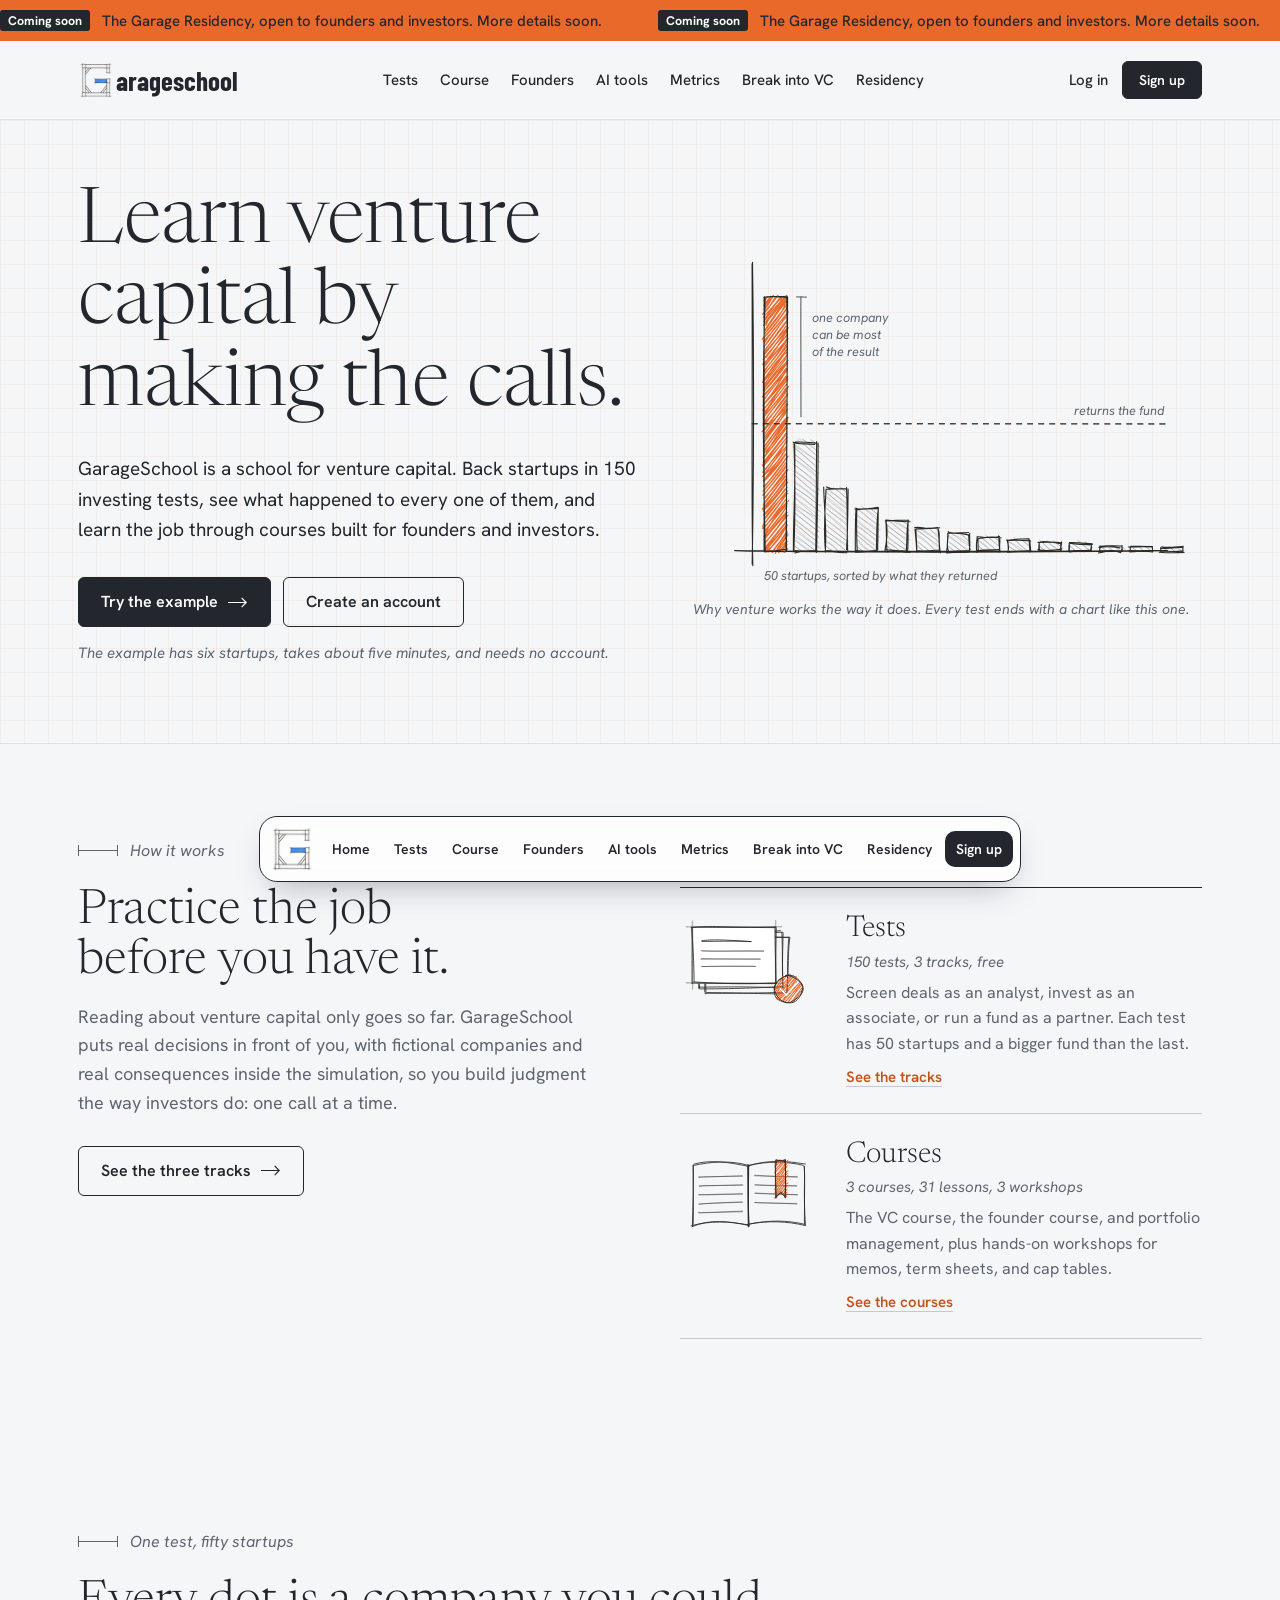
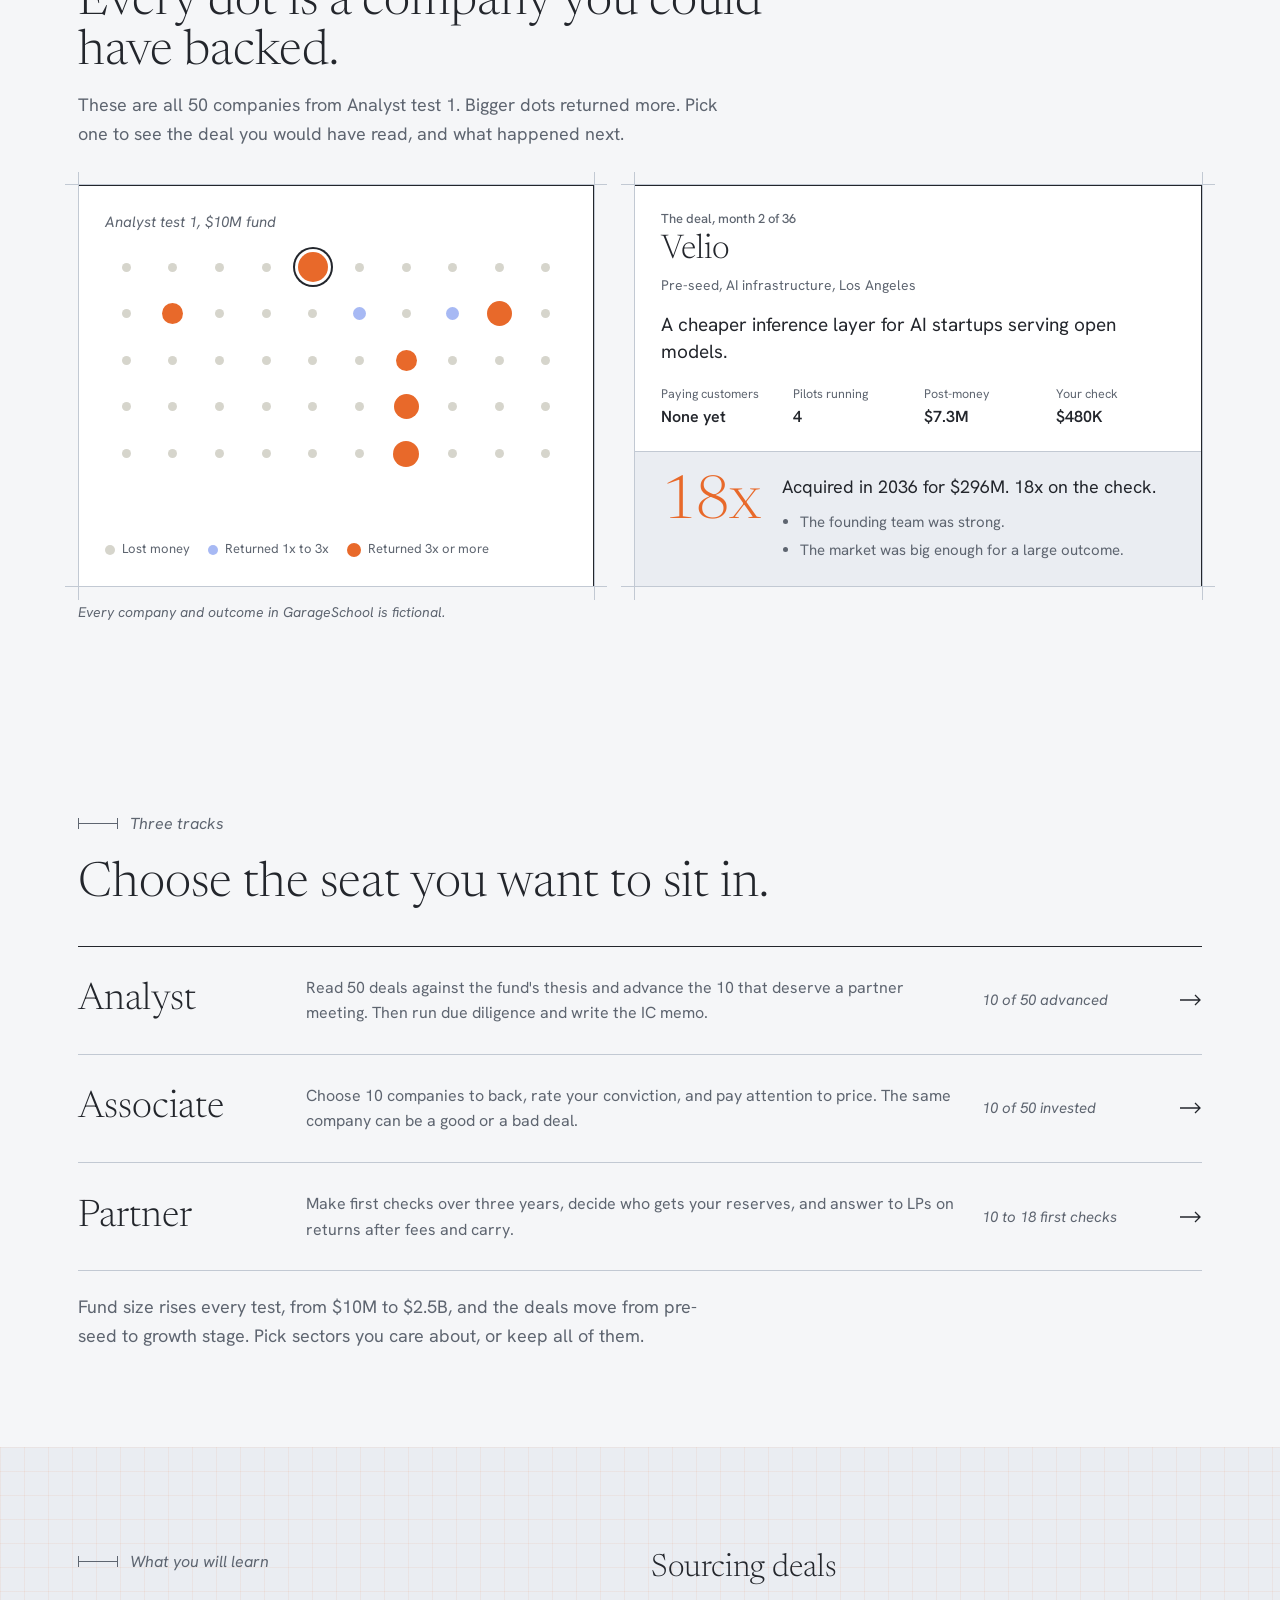
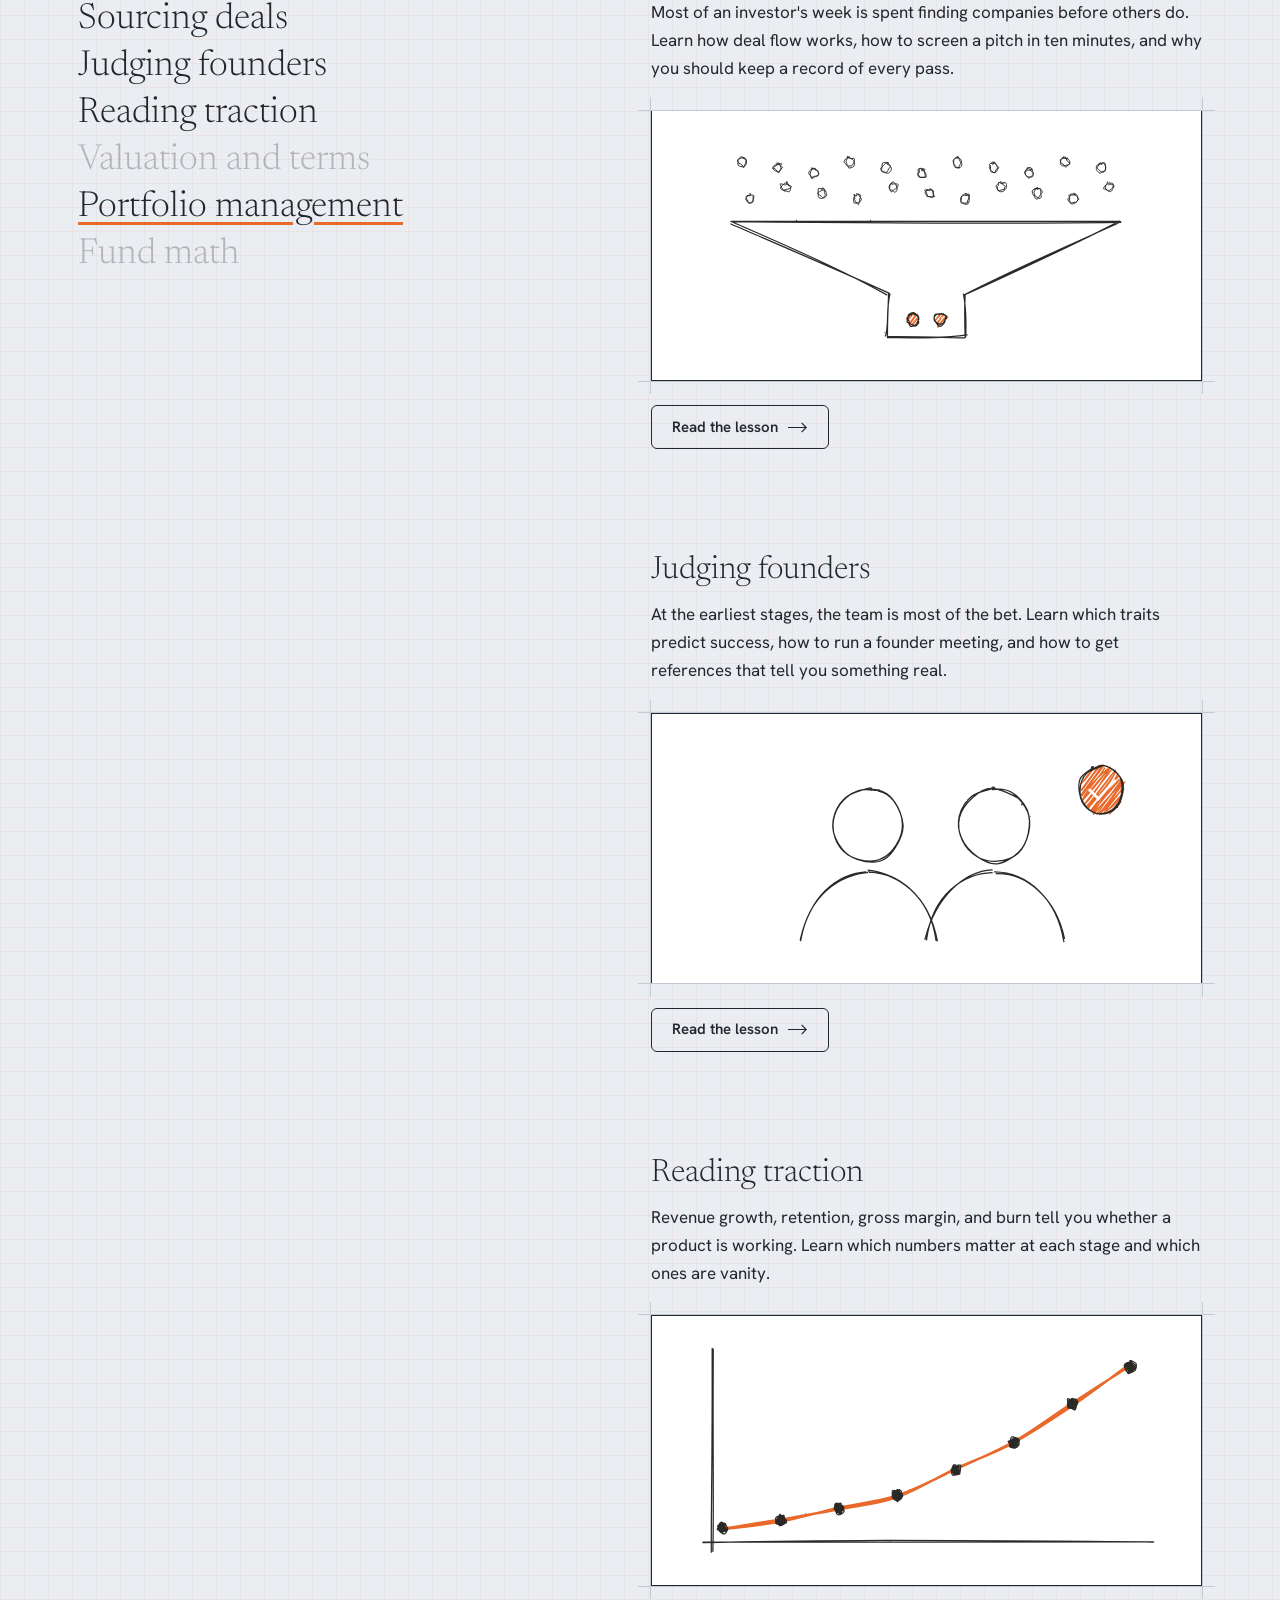
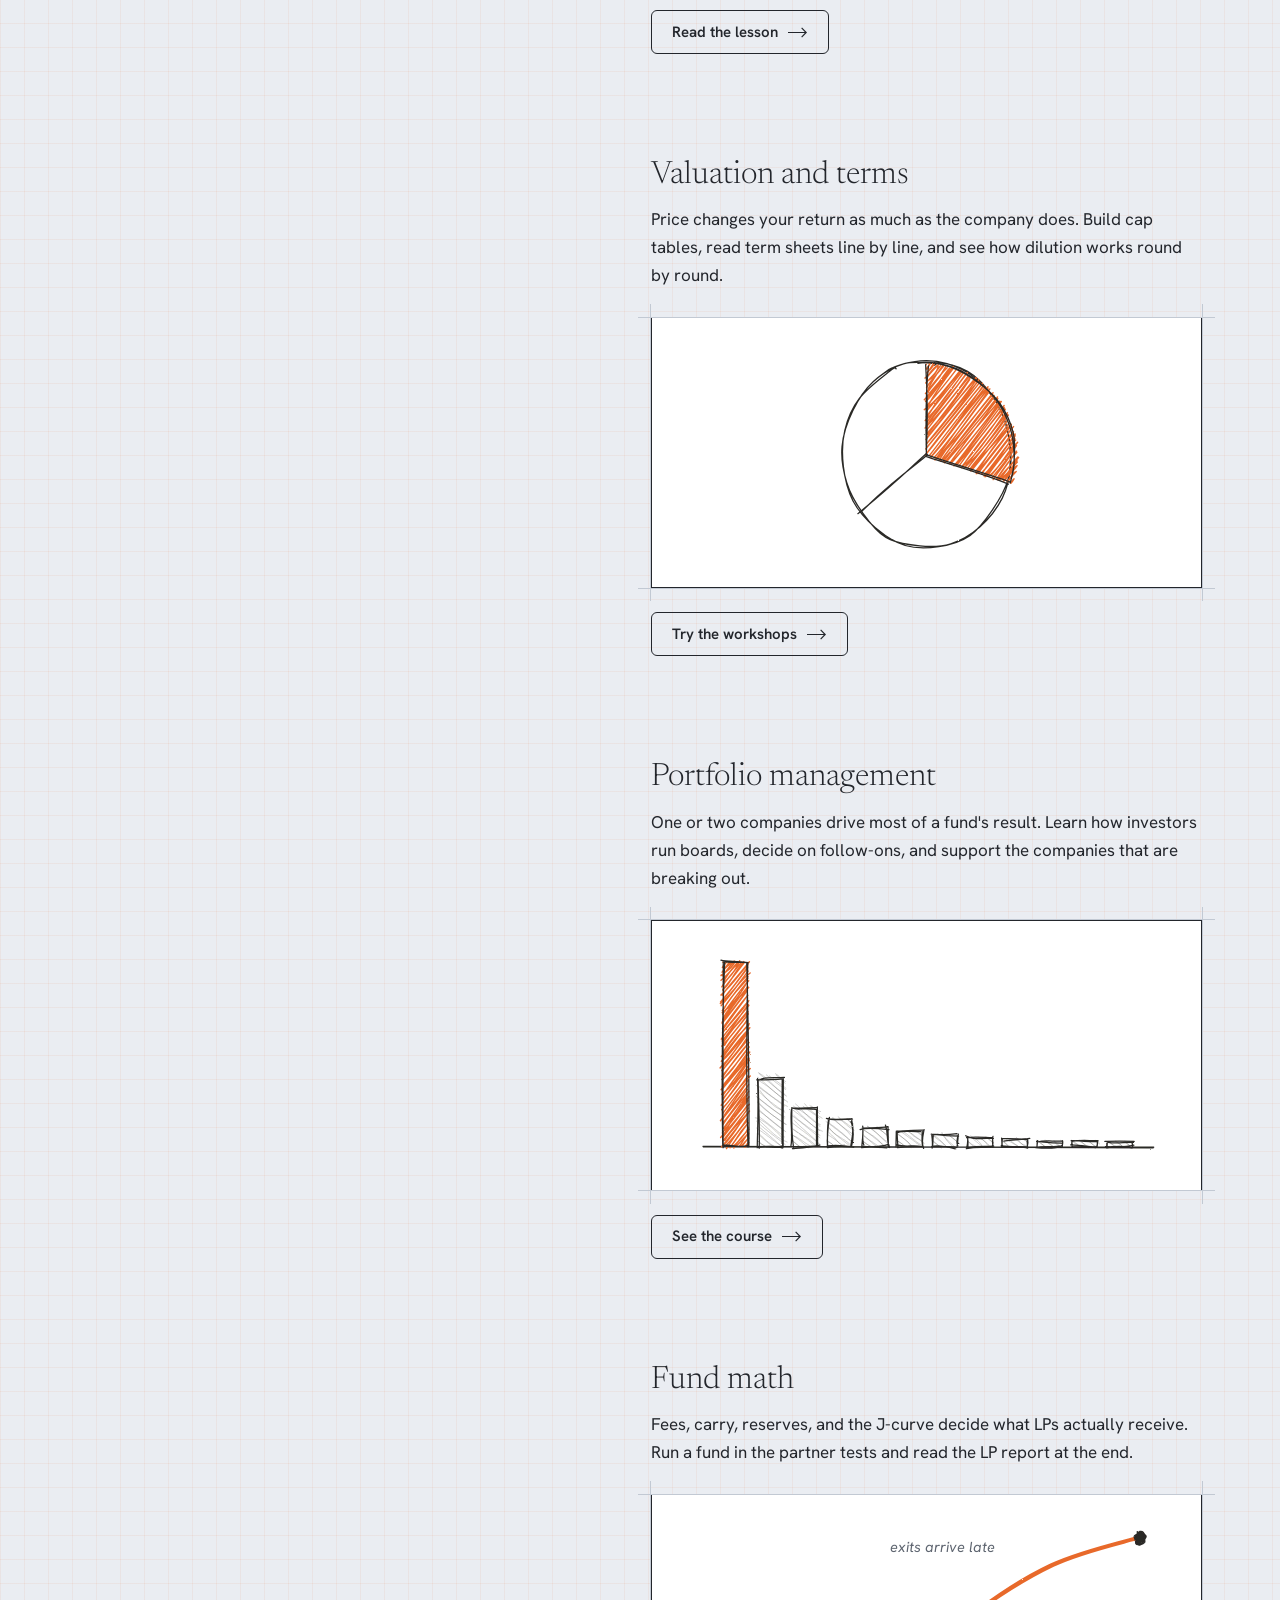
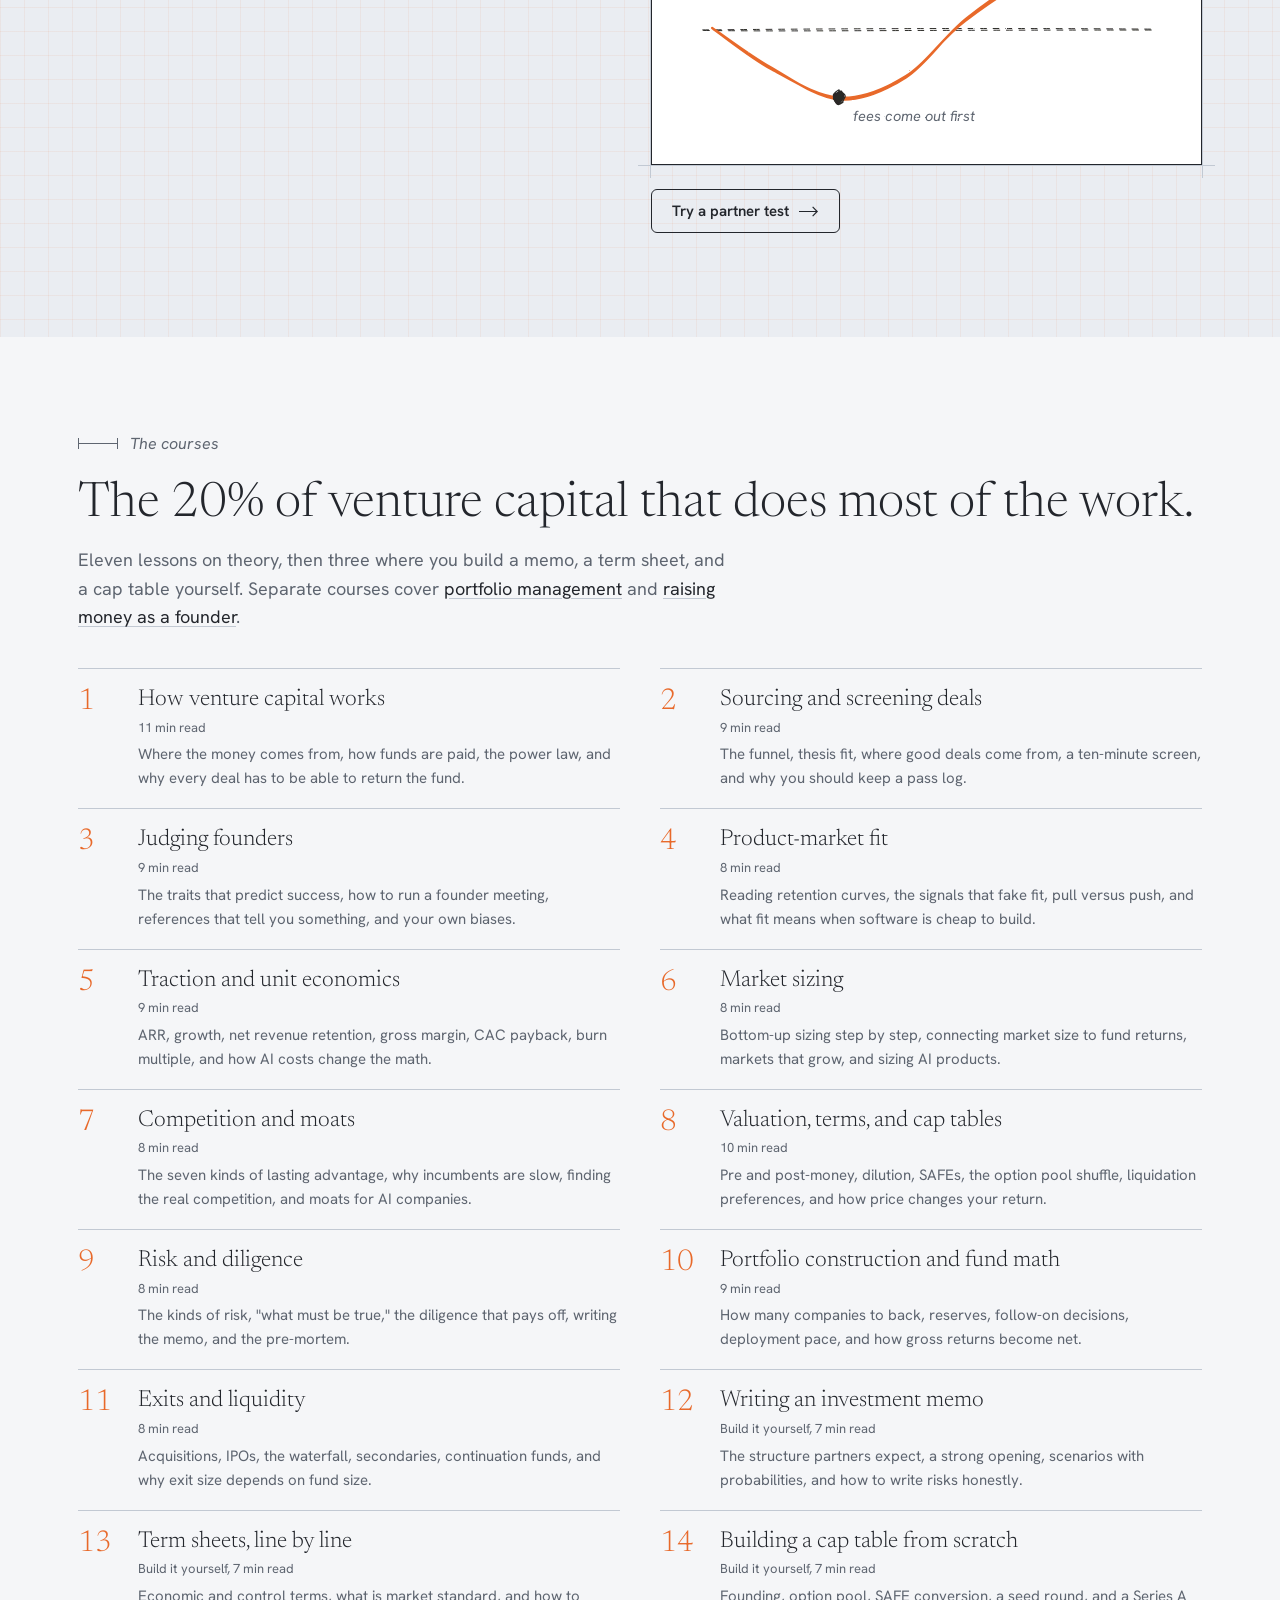
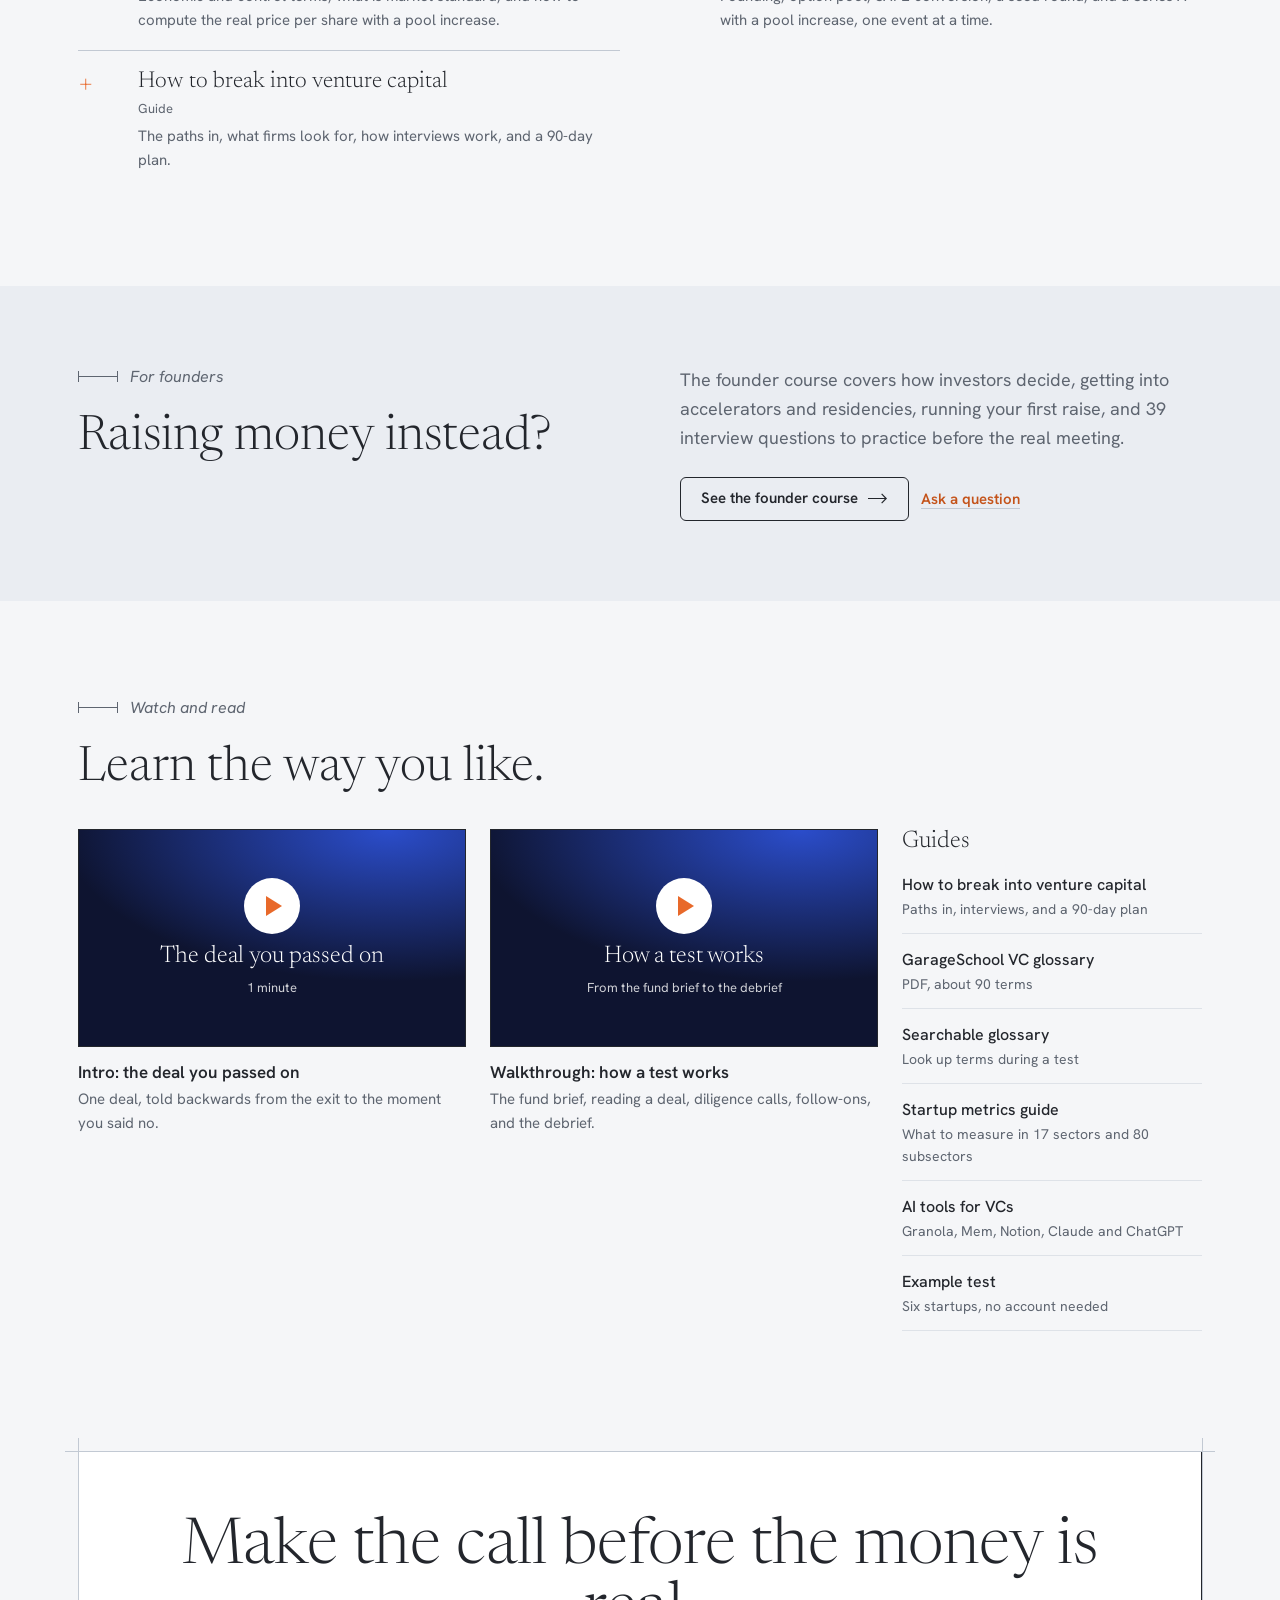
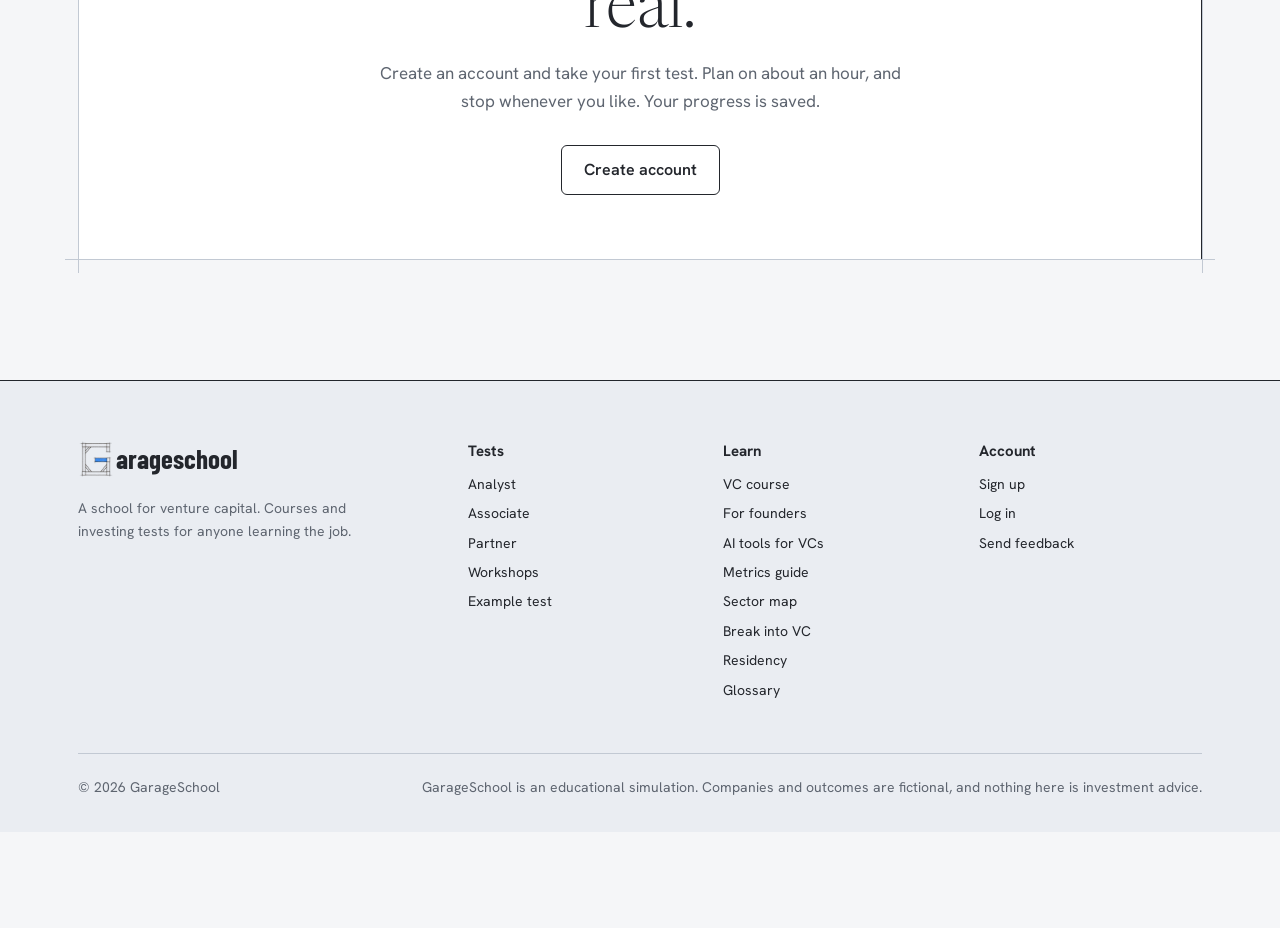
==== commit aab22769: "Light serif headlines, orange accent, dock always visible Co-Authored-By: Claude Opus 5.5 <noreply@a" ====
--- a/index.html
+++ b/index.html
@@ -12,7 +12,7 @@
 <link rel="icon" type="image/png" href="assets/img/favicon.png">
 <link rel="preconnect" href="https://fonts.googleapis.com">
 <link rel="preconnect" href="https://fonts.gstatic.com" crossorigin>
-<link rel="stylesheet" href="https://fonts.googleapis.com/css2?family=Barlow:ital,wght@0,400;0,500;0,600;0,700;1,400;1,500&family=Barlow+Condensed:wght@500;600;700;800&display=swap">
+<link rel="stylesheet" href="https://fonts.googleapis.com/css2?family=Newsreader:ital,opsz,wght@0,6..72,300..500;1,6..72,300..400&family=Hanken+Grotesk:ital,wght@0,400..700;1,400..500&family=Barlow+Condensed:wght@700&display=swap">
 <link rel="stylesheet" href="assets/css/garage.css">
 <script src="assets/js/engine.js" defer></script>
 <script src="assets/js/content-course.js" defer></script>
@@ -59,7 +59,7 @@
         </div>
         <p class="hero-note">The example has six startups, takes about five minutes, and needs no account.</p>
       </div>
-      <figure class="hero-art"><svg class="pencil" viewBox="0 0 600 430" role="img" aria-label="A pencil chart of startup returns: one tall blue bar, then a long tail of small grey bars"><defs><filter id="pencil-hero" x="-2%" y="-2%" width="104%" height="104%"><feTurbulence type="fractalNoise" baseFrequency=".85" numOctaves="1" seed="4" result="n"/><feDisplacementMap in="SourceGraphic" in2="n" scale="1.8"/></filter></defs><g filter="url(#pencil-hero)" stroke-linecap="round" stroke-linejoin="round"><path d="M49.0 379.3 C152.8 381.2, 254.0 381.0, 559.2 379.3 M49.7 379.9 C227.7 381.7, 406.7 381.7, 559.9 379.6" stroke="#2A2926" stroke-width="1.3" fill="none"/><path d="M70.6 397.3 C68.7 324.2, 70.3 253.6, 69.7 40.8 M69.8 395.3 C72.2 263.6, 71.5 132.7, 70.2 39.2" stroke="#2A2926" stroke-width="1.3" fill="none"/><path d="M84.2 79.7 C84.2 79.7, 84.2 79.7, 84.2 79.7 M84.2 79.7 C84.2 79.7, 84.2 79.7, 84.2 79.7 M83.7 84.8 C85.9 83.3, 86.2 81.7, 87.7 80.6 M84.0 85.0 C85.5 82.7, 86.9 81.1, 88.0 80.2 M85.0 89.8 C84.8 88.8, 88.1 86.5, 92.8 80.9 M83.5 90.3 C85.4 87.4, 87.9 84.7, 91.6 79.5 M83.9 95.1 C87.8 91.5, 89.5 89.1, 94.3 78.8 M84.3 93.6 C85.8 91.7, 89.4 87.7, 94.9 78.6 M82.2 100.6 C89.1 92.4, 95.1 85.7, 100.2 78.4 M84.1 98.7 C88.8 95.5, 91.8 87.9, 98.1 79.5 M84.7 106.1 C89.5 99.4, 90.7 96.0, 104.0 80.8 M82.9 103.9 C89.6 96.8, 97.9 88.4, 103.0 80.2 M86.0 109.0 C92.5 100.2, 99.5 94.0, 104.7 81.9 M83.5 109.2 C88.9 102.0, 94.9 93.6, 108.0 80.7 M86.1 113.7 C88.8 105.6, 93.6 97.3, 110.7 78.8 M83.1 114.0 C90.6 105.4, 95.9 98.8, 111.1 80.3 M84.4 120.0 C93.8 106.2, 101.5 92.6, 109.3 85.0 M84.9 120.0 C93.1 108.6, 101.2 94.8, 110.1 85.9 M84.7 123.2 C96.3 110.4, 104.8 100.4, 108.7 89.1 M84.9 123.2 C92.8 112.9, 101.8 100.5, 110.9 89.6 M81.7 130.2 C94.8 117.8, 105.1 101.5, 111.2 93.3 M82.9 128.3 C93.1 117.9, 101.8 106.7, 109.4 95.1 M83.0 132.4 C93.9 122.5, 102.4 109.4, 112.3 97.8 M84.2 134.6 C89.0 126.8, 95.9 116.7, 110.3 100.9 M85.6 136.7 C93.1 124.9, 101.1 116.1, 107.9 106.1 M83.8 138.8 C93.1 128.8, 99.2 117.1, 109.3 104.3 M85.9 141.2 C92.1 134.5, 98.9 122.3, 109.9 108.9 M84.8 143.6 C89.8 135.5, 97.9 127.2, 111.2 108.1 M83.4 147.6 C93.9 134.8, 104.5 122.8, 112.5 116.6 M83.5 148.4 C90.2 141.6, 95.7 133.9, 109.7 114.7 M86.1 151.6 C95.3 140.0, 103.3 126.2, 110.6 119.8 M83.0 153.9 C89.1 145.6, 94.8 139.7, 111.1 120.0 M82.1 159.6 C95.1 149.4, 101.1 135.7, 109.7 122.4 M84.6 159.1 C92.5 145.9, 102.4 135.0, 111.5 124.5 M85.5 160.8 C90.6 152.2, 98.3 145.1, 112.0 129.2 M84.8 162.1 C91.7 151.6, 100.9 143.2, 110.2 130.4 M84.6 168.2 C89.2 157.9, 99.0 151.3, 109.7 133.0 M83.5 167.3 C89.9 161.3, 94.2 154.3, 109.2 133.3 M85.2 170.1 C91.0 162.0, 101.6 151.7, 109.9 136.3 M83.2 172.7 C91.4 162.2, 98.5 153.2, 111.2 138.2 M85.7 176.7 C90.7 166.9, 100.1 152.4, 110.4 145.7 M84.0 177.2 C89.4 169.0, 97.2 160.4, 110.1 142.7 M82.1 180.8 C91.0 173.2, 97.9 160.5, 108.7 146.5 M84.5 183.0 C92.0 171.5, 101.5 159.5, 111.1 148.8 M83.0 189.6 C91.7 177.7, 97.7 169.4, 112.0 155.0 M83.6 187.3 C92.4 174.4, 101.4 164.4, 109.2 153.1 M84.0 191.6 C91.5 180.7, 101.5 171.0, 108.7 158.6 M84.0 191.2 C92.7 182.1, 100.7 172.6, 111.1 158.2 M82.1 198.0 C89.7 187.0, 97.5 184.4, 109.5 164.8 M84.1 196.5 C93.5 185.7, 102.2 173.2, 111.1 164.5 M86.3 203.2 C95.8 191.3, 105.8 174.4, 110.5 165.4 M84.5 200.4 C91.3 190.4, 99.5 180.6, 110.9 166.8 M82.6 208.0 C92.1 197.0, 97.5 192.9, 111.7 174.0 M84.4 205.4 C91.0 196.6, 100.2 187.3, 109.8 173.5 M82.4 213.7 C91.8 203.4, 96.5 196.6, 111.7 177.1 M84.0 212.0 C90.6 204.0, 95.5 197.5, 110.8 177.6 M84.8 215.1 C91.7 210.1, 94.4 197.7, 108.2 181.1 M85.0 217.5 C94.5 203.0, 104.5 190.6, 110.3 183.3 M84.0 220.8 C95.5 206.5, 104.2 197.9, 112.6 186.0 M82.9 222.6 C93.8 208.7, 105.8 195.4, 109.1 188.1 M84.1 228.0 C89.4 214.5, 100.7 208.1, 109.8 191.5 M84.4 226.6 C88.6 220.0, 93.9 211.7, 108.9 193.7 M83.1 231.8 C93.7 221.2, 97.8 210.7, 111.8 194.6 M83.1 230.0 C90.8 222.6, 97.3 215.6, 111.3 196.1 M84.8 236.8 C93.7 224.1, 102.3 212.0, 109.8 203.4 M84.0 235.8 C90.3 228.9, 96.1 221.7, 109.6 201.7 M81.6 239.1 C90.5 229.1, 100.4 222.7, 111.8 206.7 M85.1 241.0 C93.0 229.8, 101.5 217.8, 110.0 206.1 M85.4 246.8 C94.3 237.1, 101.9 222.7, 109.0 212.1 M84.6 244.9 C93.8 234.2, 100.6 222.8, 111.4 212.6 M83.0 251.8 C93.9 239.3, 102.2 226.8, 110.5 214.7 M83.6 251.9 C93.4 238.7, 104.0 223.6, 109.1 217.9 M84.4 256.9 C93.3 243.5, 105.6 229.2, 112.2 222.4 M83.7 256.9 C92.5 244.7, 100.8 233.3, 110.8 222.0 M83.0 261.7 C91.1 252.3, 97.9 240.2, 111.1 225.0 M85.3 260.8 C90.3 250.4, 97.8 242.7, 110.7 226.8 M86.5 264.6 C92.2 253.0, 100.3 242.2, 109.3 229.0 M84.8 263.9 C94.6 252.4, 106.0 238.5, 110.9 231.2 M85.1 267.9 C91.3 259.4, 99.1 249.6, 110.9 234.4 M82.8 269.6 C90.6 261.3, 99.5 250.3, 110.0 234.9 M82.9 275.6 C91.6 264.2, 102.5 250.8, 109.7 241.0 M84.5 275.7 C90.1 268.2, 94.8 260.9, 110.8 241.5 M82.0 278.6 C91.3 268.1, 104.3 255.2, 110.9 245.4 M82.7 279.9 C89.7 272.6, 96.4 262.4, 111.2 245.7 M82.3 287.0 C91.5 274.9, 104.3 261.7, 110.0 250.3 M84.8 284.3 C92.6 274.6, 100.3 262.7, 111.0 250.2 M85.4 287.3 C92.3 279.0, 101.1 267.0, 107.9 254.2 M83.8 289.4 C92.0 278.7, 100.2 268.1, 110.4 256.2 M82.1 291.9 C89.4 285.6, 101.1 276.2, 108.8 260.6 M85.2 294.2 C90.9 286.2, 97.0 278.8, 109.8 259.4 M83.1 297.0 C93.1 285.2, 105.5 272.2, 108.9 265.5 M83.5 298.1 C94.0 287.7, 103.4 275.7, 109.9 265.0 M83.3 303.5 C93.7 295.6, 101.1 282.2, 112.0 268.1 M84.4 304.1 C91.0 296.2, 96.1 288.7, 110.2 269.9 M83.8 307.9 C90.0 300.9, 98.6 291.9, 108.1 277.3 M82.7 309.6 C89.2 302.6, 96.3 293.5, 109.6 275.7 M82.8 314.6 C90.5 304.4, 99.2 294.6, 110.3 278.3 M82.6 313.6 C90.2 305.9, 94.1 300.3, 110.5 279.7 M83.7 317.5 C94.5 306.3, 103.8 296.3, 111.9 283.9 M85.2 317.6 C89.8 310.4, 95.6 304.0, 110.3 284.2 M83.0 325.7 C94.3 311.8, 102.1 300.3, 108.5 291.7 M83.9 323.6 C89.3 317.0, 94.8 307.9, 110.5 290.4 M81.7 330.5 C93.0 316.7, 107.6 300.7, 110.8 295.0 M84.9 328.7 C93.6 316.3, 102.1 305.5, 110.1 293.9 M82.8 331.5 C90.4 327.5, 95.9 318.0, 111.7 298.8 M82.9 332.9 C90.7 322.7, 100.6 311.7, 110.9 298.5 M85.3 336.7 C91.6 329.7, 96.4 323.2, 108.7 306.8 M83.0 337.5 C91.2 327.8, 100.2 318.6, 111.0 305.0 M84.0 341.8 C91.9 332.5, 97.8 321.7, 111.8 311.8 M84.3 342.4 C92.8 333.1, 100.5 320.8, 111.4 309.0 M82.0 350.5 C91.4 337.7, 96.1 331.6, 109.8 313.9 M84.1 347.7 C92.7 337.1, 101.7 325.7, 109.7 313.5 M81.9 353.0 C95.1 342.4, 101.9 329.5, 112.6 320.6 M83.3 353.0 C91.2 344.6, 98.2 333.6, 109.5 319.3 M85.9 358.9 C89.3 350.2, 93.6 342.2, 109.7 324.1 M84.1 357.1 C91.8 347.9, 99.9 337.0, 111.2 324.0 M85.4 362.3 C87.8 355.0, 96.4 348.9, 110.9 327.0 M83.8 362.7 C93.5 350.0, 105.3 337.7, 110.0 327.7 M84.9 365.2 C90.0 356.9, 97.7 348.3, 110.0 334.0 M83.8 366.8 C92.2 356.3, 100.2 346.9, 111.1 334.4 M84.2 370.4 C93.4 363.5, 100.8 349.0, 112.2 337.6 M84.0 372.0 C89.3 364.7, 97.2 356.6, 110.1 337.6 M85.3 377.6 C93.1 367.6, 102.8 354.6, 110.3 345.8 M83.8 378.1 C90.1 368.1, 99.2 359.2, 110.5 344.5 M84.3 380.5 C92.1 369.7, 101.3 361.0, 111.4 349.4 M84.2 380.4 C90.8 373.2, 95.7 367.6, 110.8 348.9 M88.1 378.2 C94.3 374.6, 101.2 367.0, 108.8 353.3 M88.9 379.4 C95.4 372.1, 102.6 361.9, 110.4 351.7 M94.0 381.6 C97.4 375.1, 103.2 369.0, 110.9 356.5 M93.4 381.7 C97.1 374.5, 102.3 368.7, 111.4 358.5 M97.2 382.6 C100.5 373.4, 104.6 368.9, 112.0 360.6 M97.4 380.8 C101.7 374.8, 105.9 370.8, 110.8 362.5 M100.9 381.7 C104.7 377.8, 107.2 374.2, 110.8 368.9 M100.0 380.4 C103.6 375.1, 107.1 369.9, 111.1 368.7 M103.9 379.7 C107.3 379.1, 107.9 374.3, 109.0 371.7 M104.3 380.6 C105.1 378.8, 106.9 378.0, 110.7 372.4 M107.5 381.3 C108.6 380.3, 109.0 379.1, 110.2 377.9 M107.6 380.9 C108.2 380.0, 108.8 379.5, 110.0 377.9" stroke="#2E6BE6" stroke-width="1.5" fill="none"/><path d="M83.6 80.8 C90.5 78.2, 93.1 80.5, 111.0 79.4 M84.1 80.4 C94.1 79.2, 105.3 80.2, 110.9 80.9 M111.6 80.2 C111.3 186.4, 109.7 295.5, 110.4 380.1 M110.5 80.7 C111.9 144.8, 111.2 209.5, 109.7 379.2 M111.7 377.6 C102.6 378.1, 93.2 381.8, 84.6 380.4 M109.4 380.8 C99.0 380.2, 89.0 379.6, 84.5 380.4 M85.3 381.2 C82.3 264.0, 82.6 152.6, 85.1 81.0 M83.9 380.8 C84.1 297.9, 84.6 215.5, 83.9 80.7" stroke="#2A2926" stroke-width="1.3" fill="none"/><path d="M120.3 380.3 C120.3 380.3, 120.3 380.3, 120.3 380.3 M120.3 380.3 C120.3 380.3, 120.3 380.3, 120.3 380.3 M129.0 379.8 C124.7 378.8, 121.8 375.8, 119.8 373.0 M128.3 380.0 C126.1 378.0, 124.7 377.6, 120.1 374.4 M138.2 379.2 C133.8 376.6, 129.1 374.3, 120.9 366.2 M135.3 379.6 C129.0 374.8, 124.9 370.1, 120.8 368.2 M143.3 378.8 C138.1 374.7, 126.7 366.3, 118.9 362.9 M143.4 379.2 C137.3 374.2, 131.0 368.1, 120.3 360.6 M150.7 376.5 C141.2 369.8, 134.0 365.4, 122.0 353.6 M148.4 375.8 C138.0 370.4, 129.2 361.3, 119.8 355.8 M147.1 368.5 C135.1 362.0, 125.9 351.1, 120.6 346.9 M148.1 370.4 C141.2 364.6, 134.4 358.8, 119.1 347.8 M148.4 364.4 C138.6 359.8, 131.8 350.3, 119.2 343.4 M148.4 362.8 C141.5 359.0, 133.0 352.6, 120.6 342.5 M148.6 357.1 C141.9 352.0, 134.8 348.3, 120.8 334.9 M148.3 357.0 C138.8 350.2, 129.9 342.6, 119.3 335.3 M150.5 353.3 C138.6 342.3, 127.0 335.6, 120.4 327.1 M148.5 352.0 C139.0 344.3, 130.0 336.1, 118.7 329.3 M150.3 343.7 C143.8 337.6, 134.7 335.8, 118.1 324.5 M148.0 345.5 C137.1 336.9, 126.0 326.8, 118.8 323.1 M146.8 341.2 C138.6 332.8, 128.6 326.2, 118.3 314.6 M149.5 339.2 C143.0 333.3, 135.4 327.9, 119.8 317.0 M150.9 333.8 C143.9 330.1, 136.6 322.9, 118.7 310.9 M148.6 332.7 C140.0 326.5, 134.1 319.6, 120.6 310.5 M151.0 326.0 C142.3 323.6, 138.0 315.2, 120.8 306.1 M149.6 326.8 C141.0 319.1, 133.8 314.8, 119.3 304.2 M146.5 320.6 C139.4 313.2, 128.1 304.2, 118.6 298.6 M147.8 320.5 C138.4 310.8, 127.1 302.6, 120.2 298.1 M147.5 313.6 C135.6 306.5, 127.8 295.5, 118.3 289.3 M148.8 312.8 C139.1 306.0, 131.4 301.4, 120.5 290.3 M149.5 307.8 C140.7 303.0, 135.2 294.9, 118.4 285.8 M148.9 307.5 C141.1 300.6, 134.5 295.6, 119.9 284.8 M146.1 301.5 C141.2 297.7, 136.6 289.3, 118.0 277.2 M148.5 300.2 C137.4 291.6, 126.5 283.7, 120.3 278.3 M147.3 292.9 C140.8 285.2, 132.1 279.6, 120.0 271.7 M147.7 294.3 C139.1 286.0, 128.0 279.1, 120.6 272.1 M148.8 288.5 C141.0 284.3, 134.9 277.6, 120.7 266.7 M147.2 288.5 C137.0 278.9, 126.7 271.1, 120.5 266.0 M145.8 282.4 C140.2 275.4, 135.8 269.9, 117.6 257.2 M148.3 280.9 C136.9 274.2, 128.2 265.8, 120.6 258.0 M150.2 275.1 C140.7 268.7, 134.0 266.2, 117.6 254.0 M147.6 275.5 C139.4 268.6, 130.2 260.9, 118.8 253.2 M147.0 267.8 C140.3 265.1, 137.1 258.0, 124.9 247.0 M149.0 270.3 C142.8 262.7, 134.4 258.3, 123.2 248.6 M147.5 264.0 C144.2 259.4, 137.2 255.8, 129.5 248.0 M148.2 263.4 C142.1 256.7, 136.0 252.3, 129.4 248.1 M149.2 257.0 C144.7 253.5, 142.0 250.4, 140.2 248.7 M148.8 256.4 C146.0 254.2, 145.1 253.1, 138.7 249.1" stroke="rgba(42,41,38,.38)" stroke-width="0.6" fill="none"/><path d="M118.2 251.5 C123.7 254.2, 130.8 253.0, 143.6 254.3 M120.6 251.5 C124.8 251.1, 130.9 251.4, 145.0 252.6 M147.6 252.6 C147.6 297.9, 146.3 349.9, 145.8 381.5 M145.9 250.8 C145.4 288.8, 145.7 323.8, 144.8 380.6 M146.6 379.8 C137.0 380.3, 128.8 378.5, 120.4 382.3 M145.4 379.4 C136.8 379.6, 128.4 381.1, 120.4 379.3 M118.5 379.0 C118.0 344.1, 121.2 311.1, 119.9 254.3 M119.0 381.1 C120.1 350.1, 121.4 319.1, 119.2 253.0" stroke="#2A2926" stroke-width="1.3" fill="none"/><path d="M156.0 380.0 C156.0 380.0, 156.0 380.0, 156.0 380.0 M156.0 380.0 C156.0 380.0, 156.0 380.0, 156.0 380.0 M163.7 379.2 C161.7 379.0, 158.5 375.0, 155.1 373.3 M164.2 379.4 C161.3 378.2, 158.8 375.7, 156.3 373.1 M170.4 378.8 C168.1 374.4, 164.1 372.7, 155.0 368.5 M171.8 381.3 C166.8 375.4, 162.9 371.8, 156.7 367.4 M182.5 381.6 C177.1 376.7, 171.9 371.9, 154.8 360.7 M179.8 379.3 C172.3 372.1, 162.0 364.9, 156.9 361.2 M183.8 373.8 C170.3 365.4, 162.2 360.1, 153.8 354.0 M182.2 374.4 C171.7 368.3, 161.3 358.7, 156.3 354.8 M183.7 368.5 C171.1 361.9, 163.4 352.5, 155.6 349.7 M182.8 369.8 C173.6 360.7, 162.8 355.2, 156.0 347.2 M180.9 363.2 C175.2 356.3, 169.7 351.3, 156.5 342.6 M183.4 362.3 C175.4 357.6, 167.9 351.8, 156.0 342.0 M181.1 355.3 C177.2 351.3, 170.5 345.2, 158.1 335.9 M181.2 357.3 C175.9 351.6, 169.5 347.5, 157.0 335.3 M181.7 347.9 C174.6 340.9, 165.3 337.4, 158.6 330.4 M182.1 350.2 C174.7 343.3, 165.7 337.1, 156.9 329.1 M181.0 341.9 C177.2 339.2, 166.3 332.5, 154.7 322.9 M181.0 343.1 C176.6 337.2, 168.1 332.7, 156.2 322.0 M180.9 335.9 C178.6 332.1, 170.1 326.6, 157.3 315.1 M182.9 338.6 C175.0 331.6, 164.1 324.5, 155.0 315.6 M183.1 330.3 C176.6 324.6, 166.8 320.0, 155.4 308.6 M182.1 330.7 C174.0 325.6, 167.1 319.4, 156.4 309.4 M181.3 325.7 C175.9 320.7, 169.3 314.7, 156.7 303.8 M182.7 325.3 C177.8 319.7, 170.0 315.3, 157.1 306.7 M181.6 317.1 C177.8 316.7, 173.9 309.5, 168.5 307.7 M182.9 319.2 C176.9 314.4, 173.6 310.3, 165.6 305.1 M181.9 312.5 C180.4 308.7, 175.3 305.5, 173.5 304.4 M182.0 312.4 C179.5 309.2, 176.9 307.6, 173.4 305.2" stroke="rgba(42,41,38,.38)" stroke-width="0.6" fill="none"/><path d="M157.7 304.3 C161.7 306.8, 168.6 307.1, 181.1 306.3 M157.0 307.0 C163.1 306.9, 169.3 306.6, 181.5 306.3 M183.0 306.9 C182.7 336.8, 182.2 366.4, 181.1 378.1 M181.1 305.0 C182.4 332.7, 181.5 358.5, 182.5 379.8 M181.4 381.9 C171.5 382.4, 164.4 380.0, 156.2 379.4 M181.5 380.5 C172.1 380.8, 165.4 379.7, 156.3 380.5 M156.0 381.0 C158.2 352.7, 154.5 329.8, 154.2 304.4 M156.4 381.1 C154.8 366.0, 154.2 350.3, 157.0 307.0" stroke="#2A2926" stroke-width="1.3" fill="none"/><path d="M191.8 379.8 C191.8 379.8, 191.8 379.8, 191.8 379.8 M191.8 379.8 C191.8 379.8, 191.8 379.8, 191.8 379.8 M199.1 379.1 C197.0 377.3, 195.7 377.1, 193.0 373.6 M201.0 380.6 C196.9 377.8, 194.1 375.4, 191.3 372.9 M206.6 377.8 C201.8 376.6, 198.8 370.7, 193.9 366.0 M207.6 380.0 C200.8 375.5, 196.4 370.6, 192.6 366.7 M216.9 379.5 C211.5 375.0, 202.9 370.2, 191.4 359.1 M216.2 379.3 C209.6 376.4, 205.2 369.6, 191.8 360.0 M218.6 377.2 C210.8 371.5, 202.2 364.6, 191.2 355.0 M217.5 374.2 C212.3 371.3, 205.4 365.3, 191.2 354.5 M217.1 369.8 C208.9 362.1, 202.1 354.2, 191.5 348.3 M219.1 368.0 C212.8 364.5, 205.4 358.5, 191.4 349.5 M220.5 363.9 C213.3 359.5, 204.0 354.0, 189.9 342.5 M218.4 363.7 C210.8 357.8, 204.0 352.3, 192.3 342.1 M220.8 355.4 C214.2 351.5, 207.2 347.1, 189.9 336.4 M218.8 357.0 C209.4 350.1, 201.9 344.6, 191.6 334.7 M220.1 349.3 C211.6 344.8, 203.5 338.9, 191.3 328.3 M218.0 350.3 C209.6 342.7, 202.1 335.5, 191.9 328.4 M219.0 342.0 C215.2 338.9, 209.2 333.6, 199.2 327.5 M218.8 344.9 C212.2 338.5, 207.2 334.4, 201.6 329.4 M217.4 336.9 C215.0 333.5, 212.3 332.8, 207.6 328.4 M218.1 337.0 C216.7 335.3, 213.9 333.2, 208.4 329.1 M218.4 331.1 C218.1 330.7, 217.3 329.8, 217.0 329.8 M218.6 330.8 C217.9 330.4, 217.4 330.1, 217.0 329.8" stroke="rgba(42,41,38,.38)" stroke-width="0.6" fill="none"/><path d="M192.3 331.8 C194.9 330.0, 201.5 331.6, 218.5 328.4 M191.0 330.2 C198.9 330.8, 205.3 329.8, 218.0 330.0 M218.5 331.2 C216.7 341.4, 217.1 348.9, 216.4 379.4 M218.6 329.2 C218.2 341.8, 218.5 351.2, 217.8 379.0 M216.3 379.3 C205.9 379.8, 199.9 381.6, 192.0 381.3 M217.6 379.1 C209.8 380.2, 202.4 381.1, 192.3 379.4 M193.6 378.3 C193.4 367.5, 192.5 356.0, 193.3 329.4 M191.5 381.1 C191.4 360.7, 191.5 343.7, 192.3 331.0" stroke="#2A2926" stroke-width="1.3" fill="none"/><path d="M228.3 380.2 C228.3 380.2, 228.3 380.2, 228.3 380.2 M228.3 380.2 C228.3 380.2, 228.3 380.2, 228.3 380.2 M236.4 381.0 C234.3 377.7, 232.8 376.5, 228.9 374.5 M235.6 379.9 C233.9 378.4, 231.8 376.6, 228.3 373.5 M242.8 381.6 C240.9 373.8, 234.2 373.7, 228.8 368.9 M243.3 378.6 C238.6 375.9, 234.8 372.4, 226.9 366.5 M252.0 378.1 C241.8 373.6, 234.3 368.5, 227.2 361.7 M253.4 380.0 C245.1 374.8, 236.6 369.2, 228.4 360.6 M254.1 376.4 C246.4 368.5, 236.3 360.2, 227.8 355.4 M253.6 374.6 C247.7 370.4, 238.5 363.4, 227.8 353.6 M256.1 366.8 C246.4 363.1, 235.3 356.1, 226.5 346.2 M253.8 369.3 C244.2 361.6, 234.6 352.9, 228.3 348.9 M254.6 363.9 C246.8 357.3, 243.7 351.7, 229.5 343.5 M254.9 362.0 C248.5 357.9, 240.6 353.2, 230.0 343.4 M254.8 354.9 C252.8 353.3, 248.0 352.7, 236.6 344.8 M255.6 356.2 C252.2 353.5, 248.8 350.2, 238.8 344.5 M253.7 349.9 C253.0 348.2, 251.2 347.7, 247.1 344.8 M255.0 349.9 C252.0 347.5, 249.6 345.9, 246.2 344.2" stroke="rgba(42,41,38,.38)" stroke-width="0.6" fill="none"/><path d="M226.9 344.6 C233.0 342.7, 239.2 345.6, 256.0 345.3 M227.4 343.3 C234.8 344.7, 241.3 343.1, 254.5 343.7 M253.9 345.5 C251.9 352.1, 253.1 358.7, 251.6 380.8 M253.8 343.5 C253.0 355.3, 254.5 365.2, 253.1 380.6 M256.0 381.4 C250.3 382.0, 241.1 378.3, 227.8 378.5 M253.6 380.1 C247.5 379.1, 239.4 379.7, 228.2 380.6 M226.3 380.4 C228.6 368.3, 230.4 354.3, 227.6 344.3 M229.0 381.1 C227.8 367.5, 228.5 356.6, 227.6 345.0" stroke="#2A2926" stroke-width="1.3" fill="none"/><path d="M264.0 380.0 C264.0 380.0, 264.0 380.0, 264.0 380.0 M264.0 380.0 C264.0 380.0, 264.0 380.0, 264.0 380.0 M271.1 380.4 C269.8 376.8, 266.3 375.8, 264.2 372.4 M271.5 379.3 C269.1 377.6, 267.0 376.0, 263.4 373.3 M279.7 381.2 C275.1 376.3, 269.2 371.9, 262.9 366.4 M279.9 380.3 C273.1 376.3, 268.7 371.5, 262.8 368.2 M286.4 380.8 C280.8 375.6, 279.5 369.3, 263.0 359.5 M287.5 380.0 C279.7 372.3, 269.6 365.5, 262.6 361.2 M288.8 374.9 C282.4 369.1, 276.3 363.8, 264.5 355.8 M291.4 374.4 C282.4 369.1, 273.5 361.3, 264.3 355.0 M289.6 368.1 C285.5 365.0, 277.0 360.6, 267.1 353.3 M290.1 369.9 C284.6 364.0, 279.8 360.5, 268.4 352.6 M289.0 363.7 C286.9 361.6, 283.0 357.9, 278.5 352.1 M291.3 362.7 C286.8 360.0, 283.0 357.9, 277.4 352.3 M289.8 355.6 C288.5 355.2, 288.5 354.2, 285.3 353.0 M290.2 355.8 C289.0 355.0, 287.3 353.9, 285.4 352.6" stroke="rgba(42,41,38,.38)" stroke-width="0.6" fill="none"/><path d="M261.6 352.3 C271.0 350.9, 272.1 355.1, 288.6 352.3 M263.9 353.8 C270.7 353.7, 279.7 353.7, 291.0 352.4 M289.4 354.8 C291.8 358.6, 289.0 365.0, 291.7 382.1 M289.0 352.7 C290.3 363.8, 290.7 371.5, 290.8 379.9 M290.8 378.8 C284.8 379.3, 276.7 379.8, 263.6 380.4 M289.7 381.1 C282.8 380.9, 276.5 381.2, 264.1 379.5 M263.8 377.6 C263.7 374.9, 263.4 368.9, 261.9 354.3 M264.0 381.1 C264.2 371.9, 263.1 364.6, 263.0 353.9" stroke="#2A2926" stroke-width="1.3" fill="none"/><path d="M299.7 379.7 C299.7 379.7, 299.7 379.7, 299.7 379.7 M299.7 379.7 C299.7 379.7, 299.7 379.7, 299.7 379.7 M309.1 380.4 C305.1 377.4, 303.4 375.2, 299.5 372.7 M308.2 380.5 C304.6 377.1, 302.4 375.8, 299.6 373.2 M315.9 380.2 C309.1 373.9, 304.5 370.5, 302.6 369.3 M315.6 379.0 C310.9 376.7, 307.1 373.3, 299.5 368.0 M326.4 379.4 C316.1 374.3, 311.2 367.9, 299.7 362.7 M324.7 380.7 C318.0 374.7, 313.5 370.6, 299.9 359.9 M328.4 373.4 C319.2 367.5, 313.6 362.5, 306.6 360.5 M326.7 374.2 C316.9 369.5, 310.5 362.5, 303.9 358.4 M328.3 369.9 C321.2 367.6, 319.9 361.8, 315.3 358.1 M327.1 368.8 C322.3 364.5, 316.6 361.2, 313.9 358.7 M327.3 363.5 C326.0 361.6, 324.5 361.5, 320.5 358.1 M326.7 362.5 C324.9 361.7, 323.5 360.1, 321.0 358.3" stroke="rgba(42,41,38,.38)" stroke-width="0.6" fill="none"/><path d="M301.0 357.1 C304.2 360.9, 309.9 356.8, 326.1 361.2 M300.3 358.9 C309.0 359.1, 315.8 358.4, 325.1 358.1 M324.8 361.1 C326.3 362.6, 324.4 369.2, 327.0 378.7 M326.5 359.0 C325.7 362.6, 327.3 368.9, 326.1 379.1 M325.7 380.9 C319.2 381.5, 312.2 381.3, 299.4 382.3 M325.8 379.8 C320.6 379.8, 313.5 379.7, 300.1 380.7 M301.4 379.7 C298.5 374.9, 300.9 365.7, 301.0 361.2 M299.1 381.1 C300.5 374.8, 300.1 369.8, 300.7 359.9" stroke="#2A2926" stroke-width="1.3" fill="none"/><path d="M336.2 380.1 C336.2 380.1, 336.2 380.1, 336.2 380.1 M336.2 380.1 C336.2 380.1, 336.2 380.1, 336.2 380.1 M343.7 379.8 C342.4 377.9, 340.5 377.2, 335.6 373.6 M344.1 379.8 C341.7 378.8, 340.0 376.7, 336.6 373.7 M352.9 379.8 C351.5 379.0, 346.0 373.8, 336.7 366.7 M352.2 380.7 C345.5 374.8, 341.0 370.0, 335.4 367.3 M360.8 382.2 C351.5 373.4, 344.2 367.8, 338.6 363.0 M361.1 380.7 C354.0 375.8, 346.5 368.9, 339.7 363.0 M363.8 377.3 C361.1 374.2, 355.6 368.1, 345.6 361.8 M362.9 374.6 C358.5 373.5, 356.1 370.5, 347.5 363.0 M362.3 370.0 C360.2 368.4, 359.8 365.8, 356.2 364.5 M363.0 369.2 C361.1 367.9, 359.1 366.5, 355.2 363.3" stroke="rgba(42,41,38,.38)" stroke-width="0.6" fill="none"/><path d="M335.6 365.7 C342.2 364.6, 347.6 361.9, 363.5 364.3 M336.7 363.0 C344.9 364.0, 354.2 365.1, 361.6 362.8 M360.6 362.0 C361.5 370.0, 360.6 372.7, 362.2 380.0 M361.7 364.2 C362.8 367.9, 361.2 372.8, 361.5 380.6 M360.6 378.3 C353.6 378.9, 347.8 378.0, 335.2 379.4 M361.8 380.8 C355.9 379.2, 350.5 381.2, 336.0 379.6 M334.5 381.4 C334.1 375.2, 334.4 368.3, 335.4 362.7 M336.4 380.9 C336.4 376.9, 336.5 373.5, 336.0 364.7" stroke="#2A2926" stroke-width="1.3" fill="none"/><path d="M371.9 379.9 C371.9 379.9, 371.9 379.9, 371.9 379.9 M371.9 379.9 C371.9 379.9, 371.9 379.9, 371.9 379.9 M380.8 379.2 C377.1 378.2, 377.2 376.6, 370.9 373.9 M380.0 379.2 C376.8 378.0, 375.1 376.2, 371.7 373.6 M389.0 378.8 C385.2 376.3, 380.6 371.9, 370.8 369.0 M388.0 379.4 C382.8 377.7, 378.8 374.2, 371.3 366.5 M395.2 380.1 C391.1 375.9, 385.7 374.3, 378.4 363.8 M395.1 380.7 C388.0 375.1, 383.1 368.5, 377.8 366.6 M398.6 375.7 C394.0 372.6, 393.1 371.1, 386.5 365.6 M398.3 374.6 C395.1 373.3, 392.2 369.2, 387.8 367.2 M398.7 368.6 C397.5 368.7, 396.4 367.7, 395.3 366.4 M398.1 369.0 C396.9 367.9, 395.9 367.0, 395.3 366.2" stroke="rgba(42,41,38,.38)" stroke-width="0.6" fill="none"/><path d="M370.2 367.4 C375.4 366.8, 380.5 365.4, 396.2 365.4 M373.1 367.5 C380.8 366.9, 390.2 367.3, 398.1 367.9 M396.5 365.6 C396.9 371.5, 396.8 374.8, 397.7 380.9 M397.2 367.3 C398.0 371.2, 397.5 376.7, 398.7 379.9 M400.2 380.4 C392.8 381.0, 383.4 379.5, 371.0 381.3 M397.9 379.4 C388.4 380.5, 377.1 379.8, 371.9 380.8 M371.8 379.3 C373.0 374.8, 371.9 372.0, 370.4 366.6 M371.7 380.7 C372.5 375.6, 371.4 370.5, 371.6 367.6" stroke="#2A2926" stroke-width="1.3" fill="none"/><path d="M407.6 379.7 C407.6 379.7, 407.6 379.7, 407.6 379.7 M407.6 379.7 C407.6 379.7, 407.6 379.7, 407.6 379.7 M416.3 379.2 C413.3 377.8, 409.1 376.3, 409.4 374.8 M416.7 380.3 C412.8 377.8, 410.0 375.1, 408.7 374.1 M425.2 377.9 C419.6 378.7, 416.4 375.3, 411.2 367.8 M423.7 380.4 C417.7 375.8, 413.7 371.4, 408.8 367.0 M430.5 378.8 C427.6 376.0, 424.6 375.1, 417.4 368.9 M432.4 379.1 C428.3 377.2, 424.0 373.1, 417.5 367.3 M436.0 376.5 C432.5 372.7, 428.0 370.9, 425.2 367.6 M436.1 376.3 C433.0 374.5, 429.1 370.1, 424.8 368.3" stroke="rgba(42,41,38,.38)" stroke-width="0.6" fill="none"/><path d="M409.7 369.2 C413.4 368.5, 418.3 368.4, 433.6 371.2 M407.1 369.7 C419.0 369.3, 428.6 369.0, 434.6 370.6 M434.9 369.1 C435.1 373.2, 433.0 376.5, 433.4 379.0 M434.2 370.3 C433.6 372.0, 433.9 374.3, 434.1 379.6 M435.1 377.7 C427.3 378.4, 418.9 381.0, 406.8 378.4 M434.0 380.4 C423.7 379.4, 414.1 380.8, 407.8 379.7 M408.6 380.5 C408.4 375.4, 408.8 373.4, 408.3 370.1 M408.5 380.5 C407.4 376.0, 408.0 373.5, 408.5 370.4" stroke="#2A2926" stroke-width="1.3" fill="none"/><path d="M444.1 380.1 C444.1 380.1, 444.1 380.1, 444.1 380.1 M444.1 380.1 C444.1 380.1, 444.1 380.1, 444.1 380.1 M451.1 381.0 C450.5 378.1, 445.9 375.7, 444.7 372.7 M451.5 379.7 C450.6 378.2, 448.2 377.1, 443.7 374.0 M462.0 382.0 C454.6 376.7, 452.4 374.1, 446.9 371.1 M460.3 379.8 C455.9 376.7, 452.4 373.7, 446.2 369.8 M469.4 381.3 C462.8 375.0, 457.4 370.1, 454.0 367.5 M468.7 379.1 C464.1 375.6, 459.1 373.3, 454.8 368.5 M471.2 375.6 C470.9 375.9, 465.8 372.8, 463.0 369.1 M471.6 376.1 C470.9 375.7, 468.5 373.2, 462.6 368.9" stroke="rgba(42,41,38,.38)" stroke-width="0.6" fill="none"/><path d="M444.3 369.9 C451.5 369.7, 456.0 370.9, 471.1 371.3 M443.6 370.8 C449.7 371.3, 454.2 372.7, 471.1 372.3 M470.5 371.4 C470.3 374.3, 468.9 377.7, 469.2 379.7 M469.8 372.3 C470.2 374.2, 470.0 377.0, 469.8 380.3 M470.0 379.9 C461.7 380.5, 454.5 377.8, 442.6 380.3 M470.0 379.1 C461.4 378.8, 451.1 379.8, 443.8 380.9 M443.1 379.3 C443.9 377.5, 443.5 375.7, 443.6 372.5 M444.0 380.4 C443.6 377.3, 444.4 375.4, 444.1 372.3" stroke="#2A2926" stroke-width="1.3" fill="none"/><path d="M479.8 379.8 C479.8 379.8, 479.8 379.8, 479.8 379.8 M479.8 379.8 C479.8 379.8, 479.8 379.8, 479.8 379.8 M489.0 381.0 C485.9 378.9, 483.4 377.9, 480.8 373.6 M488.1 379.7 C486.5 378.0, 484.1 377.2, 480.7 374.5 M497.3 380.6 C494.3 379.2, 491.2 375.7, 487.9 373.7 M496.1 380.4 C492.9 378.2, 490.8 375.9, 488.4 373.9 M504.0 379.6 C502.2 377.6, 499.3 376.3, 496.1 374.2 M503.4 379.4 C501.8 379.0, 501.4 377.4, 495.7 373.8 M509.2 377.5 C507.0 376.1, 506.0 374.7, 505.1 374.0 M508.9 376.8 C507.4 376.4, 506.7 375.3, 504.9 374.2" stroke="rgba(42,41,38,.38)" stroke-width="0.6" fill="none"/><path d="M478.9 375.5 C484.7 375.7, 488.9 373.5, 503.7 376.2 M480.0 374.3 C485.6 373.2, 492.6 373.9, 505.2 374.0 M506.2 373.6 C505.9 375.5, 506.6 378.6, 506.6 380.2 M506.3 373.6 C505.9 376.1, 506.0 378.2, 505.6 380.0 M504.8 382.0 C496.1 377.9, 490.0 379.3, 478.4 382.3 M506.1 380.1 C496.8 380.1, 490.5 380.8, 479.7 379.8 M479.8 380.1 C479.7 377.7, 480.2 376.5, 480.6 374.6 M479.7 380.3 C479.8 378.3, 479.8 377.0, 479.9 374.2" stroke="#2A2926" stroke-width="1.3" fill="none"/><path d="M516.3 380.2 C516.3 380.2, 516.3 380.2, 516.3 380.2 M516.3 380.2 C516.3 380.2, 516.3 380.2, 516.3 380.2 M523.8 380.3 C523.2 379.4, 520.8 377.8, 517.7 375.1 M524.1 380.2 C522.2 378.5, 519.4 376.2, 517.4 375.5 M531.0 379.9 C529.6 378.1, 527.5 375.7, 526.5 373.8 M531.9 379.6 C529.9 378.5, 528.4 377.2, 525.7 374.7 M539.9 379.3 C538.7 378.0, 537.2 377.1, 534.3 374.9 M540.3 380.0 C538.7 379.0, 537.0 377.5, 534.2 374.7" stroke="rgba(42,41,38,.38)" stroke-width="0.6" fill="none"/><path d="M513.6 375.2 C522.7 375.4, 526.6 374.5, 541.2 375.2 M516.4 374.4 C521.5 374.1, 528.6 374.1, 541.7 374.7 M542.0 374.7 C541.7 377.3, 542.4 379.1, 542.3 380.5 M542.0 374.7 C541.7 376.1, 542.2 377.5, 542.1 379.8 M539.7 379.4 C535.4 380.1, 525.6 380.8, 514.2 379.4 M542.2 381.1 C534.5 379.5, 527.5 379.9, 515.6 381.0 M516.2 379.4 C515.5 378.8, 515.4 377.7, 516.1 374.6 M516.1 380.2 C515.8 378.8, 516.0 377.3, 515.7 375.2" stroke="#2A2926" stroke-width="1.3" fill="none"/><path d="M552.0 380.0 C552.0 380.0, 552.0 380.0, 552.0 380.0 M552.0 380.0 C552.0 380.0, 552.0 380.0, 552.0 380.0 M560.5 379.8 C557.2 378.7, 555.4 375.7, 554.0 375.9 M559.9 379.6 C558.8 378.9, 557.5 378.0, 554.3 375.1 M567.7 380.0 C565.4 377.6, 563.7 377.3, 562.4 375.2 M568.4 380.6 C565.7 378.0, 564.0 376.2, 562.3 374.9 M576.9 380.2 C575.5 378.5, 574.2 378.7, 570.8 376.3 M576.3 379.8 C574.6 378.4, 572.7 376.8, 571.0 375.4" stroke="rgba(42,41,38,.38)" stroke-width="0.6" fill="none"/><path d="M553.0 375.0 C555.9 375.6, 564.4 376.0, 578.6 374.3 M552.8 376.9 C559.8 376.9, 567.1 376.3, 578.2 375.4 M577.9 375.8 C577.5 377.7, 578.3 379.5, 578.1 379.7 M577.8 375.8 C578.0 377.2, 578.1 378.3, 577.9 380.1 M579.3 381.5 C569.8 382.2, 561.2 382.3, 550.0 381.3 M578.2 379.8 C569.8 380.8, 564.5 380.8, 551.5 379.9 M551.5 379.9 C552.3 378.8, 551.8 377.9, 551.7 375.8 M551.9 380.2 C551.9 379.3, 551.7 378.1, 552.1 376.1" stroke="#2A2926" stroke-width="1.3" fill="none"/><g stroke-dasharray="6 7"><path d="M69.9 229.6 C168.1 229.2, 265.9 229.5, 560.3 230.2 M69.8 230.0 C212.6 230.2, 355.2 229.9, 560.1 229.8" stroke="#2A2926" stroke-width="1" fill="none"/></g><text x="556" y="220" class="note" text-anchor="end">returns the fund</text><g opacity=".8"><path d="M127.1 80.6 C126.3 109.5, 127.7 137.1, 127.3 221.6 M127.6 79.6 C127.4 124.6, 127.1 169.2, 127.4 221.4" stroke="#2A2926" stroke-width="0.7" fill="none"/><path d="M122.5 80.0 C124.4 80.4, 127.5 80.3, 134.0 80.6 M121.9 80.2 C126.3 80.0, 130.0 79.9, 133.8 80.2" stroke="#2A2926" stroke-width="0.7" fill="none"/></g><text x="140" y="110" class="note">one company</text><text x="140" y="130" class="note">can be most</text><text x="140" y="150" class="note">of the result</text><text x="84" y="414" class="note">50 startups, sorted by what they returned</text></g></svg><figcaption>Why venture works the way it does. Every test ends with a chart like this one.</figcaption></figure>
+      <figure class="hero-art"><svg class="pencil" viewBox="0 0 600 430" role="img" aria-label="A pencil chart of startup returns: one tall blue bar, then a long tail of small grey bars"><defs><filter id="pencil-hero" x="-2%" y="-2%" width="104%" height="104%"><feTurbulence type="fractalNoise" baseFrequency=".85" numOctaves="1" seed="4" result="n"/><feDisplacementMap in="SourceGraphic" in2="n" scale="1.8"/></filter></defs><g filter="url(#pencil-hero)" stroke-linecap="round" stroke-linejoin="round"><path d="M49.0 379.3 C152.8 381.2, 254.0 381.0, 559.2 379.3 M49.7 379.9 C227.7 381.7, 406.7 381.7, 559.9 379.6" stroke="#2A2926" stroke-width="1.3" fill="none"/><path d="M70.6 397.3 C68.7 324.2, 70.3 253.6, 69.7 40.8 M69.8 395.3 C72.2 263.6, 71.5 132.7, 70.2 39.2" stroke="#2A2926" stroke-width="1.3" fill="none"/><path d="M84.2 79.7 C84.2 79.7, 84.2 79.7, 84.2 79.7 M84.2 79.7 C84.2 79.7, 84.2 79.7, 84.2 79.7 M83.7 84.8 C85.9 83.3, 86.2 81.7, 87.7 80.6 M84.0 85.0 C85.5 82.7, 86.9 81.1, 88.0 80.2 M85.0 89.8 C84.8 88.8, 88.1 86.5, 92.8 80.9 M83.5 90.3 C85.4 87.4, 87.9 84.7, 91.6 79.5 M83.9 95.1 C87.8 91.5, 89.5 89.1, 94.3 78.8 M84.3 93.6 C85.8 91.7, 89.4 87.7, 94.9 78.6 M82.2 100.6 C89.1 92.4, 95.1 85.7, 100.2 78.4 M84.1 98.7 C88.8 95.5, 91.8 87.9, 98.1 79.5 M84.7 106.1 C89.5 99.4, 90.7 96.0, 104.0 80.8 M82.9 103.9 C89.6 96.8, 97.9 88.4, 103.0 80.2 M86.0 109.0 C92.5 100.2, 99.5 94.0, 104.7 81.9 M83.5 109.2 C88.9 102.0, 94.9 93.6, 108.0 80.7 M86.1 113.7 C88.8 105.6, 93.6 97.3, 110.7 78.8 M83.1 114.0 C90.6 105.4, 95.9 98.8, 111.1 80.3 M84.4 120.0 C93.8 106.2, 101.5 92.6, 109.3 85.0 M84.9 120.0 C93.1 108.6, 101.2 94.8, 110.1 85.9 M84.7 123.2 C96.3 110.4, 104.8 100.4, 108.7 89.1 M84.9 123.2 C92.8 112.9, 101.8 100.5, 110.9 89.6 M81.7 130.2 C94.8 117.8, 105.1 101.5, 111.2 93.3 M82.9 128.3 C93.1 117.9, 101.8 106.7, 109.4 95.1 M83.0 132.4 C93.9 122.5, 102.4 109.4, 112.3 97.8 M84.2 134.6 C89.0 126.8, 95.9 116.7, 110.3 100.9 M85.6 136.7 C93.1 124.9, 101.1 116.1, 107.9 106.1 M83.8 138.8 C93.1 128.8, 99.2 117.1, 109.3 104.3 M85.9 141.2 C92.1 134.5, 98.9 122.3, 109.9 108.9 M84.8 143.6 C89.8 135.5, 97.9 127.2, 111.2 108.1 M83.4 147.6 C93.9 134.8, 104.5 122.8, 112.5 116.6 M83.5 148.4 C90.2 141.6, 95.7 133.9, 109.7 114.7 M86.1 151.6 C95.3 140.0, 103.3 126.2, 110.6 119.8 M83.0 153.9 C89.1 145.6, 94.8 139.7, 111.1 120.0 M82.1 159.6 C95.1 149.4, 101.1 135.7, 109.7 122.4 M84.6 159.1 C92.5 145.9, 102.4 135.0, 111.5 124.5 M85.5 160.8 C90.6 152.2, 98.3 145.1, 112.0 129.2 M84.8 162.1 C91.7 151.6, 100.9 143.2, 110.2 130.4 M84.6 168.2 C89.2 157.9, 99.0 151.3, 109.7 133.0 M83.5 167.3 C89.9 161.3, 94.2 154.3, 109.2 133.3 M85.2 170.1 C91.0 162.0, 101.6 151.7, 109.9 136.3 M83.2 172.7 C91.4 162.2, 98.5 153.2, 111.2 138.2 M85.7 176.7 C90.7 166.9, 100.1 152.4, 110.4 145.7 M84.0 177.2 C89.4 169.0, 97.2 160.4, 110.1 142.7 M82.1 180.8 C91.0 173.2, 97.9 160.5, 108.7 146.5 M84.5 183.0 C92.0 171.5, 101.5 159.5, 111.1 148.8 M83.0 189.6 C91.7 177.7, 97.7 169.4, 112.0 155.0 M83.6 187.3 C92.4 174.4, 101.4 164.4, 109.2 153.1 M84.0 191.6 C91.5 180.7, 101.5 171.0, 108.7 158.6 M84.0 191.2 C92.7 182.1, 100.7 172.6, 111.1 158.2 M82.1 198.0 C89.7 187.0, 97.5 184.4, 109.5 164.8 M84.1 196.5 C93.5 185.7, 102.2 173.2, 111.1 164.5 M86.3 203.2 C95.8 191.3, 105.8 174.4, 110.5 165.4 M84.5 200.4 C91.3 190.4, 99.5 180.6, 110.9 166.8 M82.6 208.0 C92.1 197.0, 97.5 192.9, 111.7 174.0 M84.4 205.4 C91.0 196.6, 100.2 187.3, 109.8 173.5 M82.4 213.7 C91.8 203.4, 96.5 196.6, 111.7 177.1 M84.0 212.0 C90.6 204.0, 95.5 197.5, 110.8 177.6 M84.8 215.1 C91.7 210.1, 94.4 197.7, 108.2 181.1 M85.0 217.5 C94.5 203.0, 104.5 190.6, 110.3 183.3 M84.0 220.8 C95.5 206.5, 104.2 197.9, 112.6 186.0 M82.9 222.6 C93.8 208.7, 105.8 195.4, 109.1 188.1 M84.1 228.0 C89.4 214.5, 100.7 208.1, 109.8 191.5 M84.4 226.6 C88.6 220.0, 93.9 211.7, 108.9 193.7 M83.1 231.8 C93.7 221.2, 97.8 210.7, 111.8 194.6 M83.1 230.0 C90.8 222.6, 97.3 215.6, 111.3 196.1 M84.8 236.8 C93.7 224.1, 102.3 212.0, 109.8 203.4 M84.0 235.8 C90.3 228.9, 96.1 221.7, 109.6 201.7 M81.6 239.1 C90.5 229.1, 100.4 222.7, 111.8 206.7 M85.1 241.0 C93.0 229.8, 101.5 217.8, 110.0 206.1 M85.4 246.8 C94.3 237.1, 101.9 222.7, 109.0 212.1 M84.6 244.9 C93.8 234.2, 100.6 222.8, 111.4 212.6 M83.0 251.8 C93.9 239.3, 102.2 226.8, 110.5 214.7 M83.6 251.9 C93.4 238.7, 104.0 223.6, 109.1 217.9 M84.4 256.9 C93.3 243.5, 105.6 229.2, 112.2 222.4 M83.7 256.9 C92.5 244.7, 100.8 233.3, 110.8 222.0 M83.0 261.7 C91.1 252.3, 97.9 240.2, 111.1 225.0 M85.3 260.8 C90.3 250.4, 97.8 242.7, 110.7 226.8 M86.5 264.6 C92.2 253.0, 100.3 242.2, 109.3 229.0 M84.8 263.9 C94.6 252.4, 106.0 238.5, 110.9 231.2 M85.1 267.9 C91.3 259.4, 99.1 249.6, 110.9 234.4 M82.8 269.6 C90.6 261.3, 99.5 250.3, 110.0 234.9 M82.9 275.6 C91.6 264.2, 102.5 250.8, 109.7 241.0 M84.5 275.7 C90.1 268.2, 94.8 260.9, 110.8 241.5 M82.0 278.6 C91.3 268.1, 104.3 255.2, 110.9 245.4 M82.7 279.9 C89.7 272.6, 96.4 262.4, 111.2 245.7 M82.3 287.0 C91.5 274.9, 104.3 261.7, 110.0 250.3 M84.8 284.3 C92.6 274.6, 100.3 262.7, 111.0 250.2 M85.4 287.3 C92.3 279.0, 101.1 267.0, 107.9 254.2 M83.8 289.4 C92.0 278.7, 100.2 268.1, 110.4 256.2 M82.1 291.9 C89.4 285.6, 101.1 276.2, 108.8 260.6 M85.2 294.2 C90.9 286.2, 97.0 278.8, 109.8 259.4 M83.1 297.0 C93.1 285.2, 105.5 272.2, 108.9 265.5 M83.5 298.1 C94.0 287.7, 103.4 275.7, 109.9 265.0 M83.3 303.5 C93.7 295.6, 101.1 282.2, 112.0 268.1 M84.4 304.1 C91.0 296.2, 96.1 288.7, 110.2 269.9 M83.8 307.9 C90.0 300.9, 98.6 291.9, 108.1 277.3 M82.7 309.6 C89.2 302.6, 96.3 293.5, 109.6 275.7 M82.8 314.6 C90.5 304.4, 99.2 294.6, 110.3 278.3 M82.6 313.6 C90.2 305.9, 94.1 300.3, 110.5 279.7 M83.7 317.5 C94.5 306.3, 103.8 296.3, 111.9 283.9 M85.2 317.6 C89.8 310.4, 95.6 304.0, 110.3 284.2 M83.0 325.7 C94.3 311.8, 102.1 300.3, 108.5 291.7 M83.9 323.6 C89.3 317.0, 94.8 307.9, 110.5 290.4 M81.7 330.5 C93.0 316.7, 107.6 300.7, 110.8 295.0 M84.9 328.7 C93.6 316.3, 102.1 305.5, 110.1 293.9 M82.8 331.5 C90.4 327.5, 95.9 318.0, 111.7 298.8 M82.9 332.9 C90.7 322.7, 100.6 311.7, 110.9 298.5 M85.3 336.7 C91.6 329.7, 96.4 323.2, 108.7 306.8 M83.0 337.5 C91.2 327.8, 100.2 318.6, 111.0 305.0 M84.0 341.8 C91.9 332.5, 97.8 321.7, 111.8 311.8 M84.3 342.4 C92.8 333.1, 100.5 320.8, 111.4 309.0 M82.0 350.5 C91.4 337.7, 96.1 331.6, 109.8 313.9 M84.1 347.7 C92.7 337.1, 101.7 325.7, 109.7 313.5 M81.9 353.0 C95.1 342.4, 101.9 329.5, 112.6 320.6 M83.3 353.0 C91.2 344.6, 98.2 333.6, 109.5 319.3 M85.9 358.9 C89.3 350.2, 93.6 342.2, 109.7 324.1 M84.1 357.1 C91.8 347.9, 99.9 337.0, 111.2 324.0 M85.4 362.3 C87.8 355.0, 96.4 348.9, 110.9 327.0 M83.8 362.7 C93.5 350.0, 105.3 337.7, 110.0 327.7 M84.9 365.2 C90.0 356.9, 97.7 348.3, 110.0 334.0 M83.8 366.8 C92.2 356.3, 100.2 346.9, 111.1 334.4 M84.2 370.4 C93.4 363.5, 100.8 349.0, 112.2 337.6 M84.0 372.0 C89.3 364.7, 97.2 356.6, 110.1 337.6 M85.3 377.6 C93.1 367.6, 102.8 354.6, 110.3 345.8 M83.8 378.1 C90.1 368.1, 99.2 359.2, 110.5 344.5 M84.3 380.5 C92.1 369.7, 101.3 361.0, 111.4 349.4 M84.2 380.4 C90.8 373.2, 95.7 367.6, 110.8 348.9 M88.1 378.2 C94.3 374.6, 101.2 367.0, 108.8 353.3 M88.9 379.4 C95.4 372.1, 102.6 361.9, 110.4 351.7 M94.0 381.6 C97.4 375.1, 103.2 369.0, 110.9 356.5 M93.4 381.7 C97.1 374.5, 102.3 368.7, 111.4 358.5 M97.2 382.6 C100.5 373.4, 104.6 368.9, 112.0 360.6 M97.4 380.8 C101.7 374.8, 105.9 370.8, 110.8 362.5 M100.9 381.7 C104.7 377.8, 107.2 374.2, 110.8 368.9 M100.0 380.4 C103.6 375.1, 107.1 369.9, 111.1 368.7 M103.9 379.7 C107.3 379.1, 107.9 374.3, 109.0 371.7 M104.3 380.6 C105.1 378.8, 106.9 378.0, 110.7 372.4 M107.5 381.3 C108.6 380.3, 109.0 379.1, 110.2 377.9 M107.6 380.9 C108.2 380.0, 108.8 379.5, 110.0 377.9" stroke="#E8692A" stroke-width="1.5" fill="none"/><path d="M83.6 80.8 C90.5 78.2, 93.1 80.5, 111.0 79.4 M84.1 80.4 C94.1 79.2, 105.3 80.2, 110.9 80.9 M111.6 80.2 C111.3 186.4, 109.7 295.5, 110.4 380.1 M110.5 80.7 C111.9 144.8, 111.2 209.5, 109.7 379.2 M111.7 377.6 C102.6 378.1, 93.2 381.8, 84.6 380.4 M109.4 380.8 C99.0 380.2, 89.0 379.6, 84.5 380.4 M85.3 381.2 C82.3 264.0, 82.6 152.6, 85.1 81.0 M83.9 380.8 C84.1 297.9, 84.6 215.5, 83.9 80.7" stroke="#2A2926" stroke-width="1.3" fill="none"/><path d="M120.3 380.3 C120.3 380.3, 120.3 380.3, 120.3 380.3 M120.3 380.3 C120.3 380.3, 120.3 380.3, 120.3 380.3 M129.0 379.8 C124.7 378.8, 121.8 375.8, 119.8 373.0 M128.3 380.0 C126.1 378.0, 124.7 377.6, 120.1 374.4 M138.2 379.2 C133.8 376.6, 129.1 374.3, 120.9 366.2 M135.3 379.6 C129.0 374.8, 124.9 370.1, 120.8 368.2 M143.3 378.8 C138.1 374.7, 126.7 366.3, 118.9 362.9 M143.4 379.2 C137.3 374.2, 131.0 368.1, 120.3 360.6 M150.7 376.5 C141.2 369.8, 134.0 365.4, 122.0 353.6 M148.4 375.8 C138.0 370.4, 129.2 361.3, 119.8 355.8 M147.1 368.5 C135.1 362.0, 125.9 351.1, 120.6 346.9 M148.1 370.4 C141.2 364.6, 134.4 358.8, 119.1 347.8 M148.4 364.4 C138.6 359.8, 131.8 350.3, 119.2 343.4 M148.4 362.8 C141.5 359.0, 133.0 352.6, 120.6 342.5 M148.6 357.1 C141.9 352.0, 134.8 348.3, 120.8 334.9 M148.3 357.0 C138.8 350.2, 129.9 342.6, 119.3 335.3 M150.5 353.3 C138.6 342.3, 127.0 335.6, 120.4 327.1 M148.5 352.0 C139.0 344.3, 130.0 336.1, 118.7 329.3 M150.3 343.7 C143.8 337.6, 134.7 335.8, 118.1 324.5 M148.0 345.5 C137.1 336.9, 126.0 326.8, 118.8 323.1 M146.8 341.2 C138.6 332.8, 128.6 326.2, 118.3 314.6 M149.5 339.2 C143.0 333.3, 135.4 327.9, 119.8 317.0 M150.9 333.8 C143.9 330.1, 136.6 322.9, 118.7 310.9 M148.6 332.7 C140.0 326.5, 134.1 319.6, 120.6 310.5 M151.0 326.0 C142.3 323.6, 138.0 315.2, 120.8 306.1 M149.6 326.8 C141.0 319.1, 133.8 314.8, 119.3 304.2 M146.5 320.6 C139.4 313.2, 128.1 304.2, 118.6 298.6 M147.8 320.5 C138.4 310.8, 127.1 302.6, 120.2 298.1 M147.5 313.6 C135.6 306.5, 127.8 295.5, 118.3 289.3 M148.8 312.8 C139.1 306.0, 131.4 301.4, 120.5 290.3 M149.5 307.8 C140.7 303.0, 135.2 294.9, 118.4 285.8 M148.9 307.5 C141.1 300.6, 134.5 295.6, 119.9 284.8 M146.1 301.5 C141.2 297.7, 136.6 289.3, 118.0 277.2 M148.5 300.2 C137.4 291.6, 126.5 283.7, 120.3 278.3 M147.3 292.9 C140.8 285.2, 132.1 279.6, 120.0 271.7 M147.7 294.3 C139.1 286.0, 128.0 279.1, 120.6 272.1 M148.8 288.5 C141.0 284.3, 134.9 277.6, 120.7 266.7 M147.2 288.5 C137.0 278.9, 126.7 271.1, 120.5 266.0 M145.8 282.4 C140.2 275.4, 135.8 269.9, 117.6 257.2 M148.3 280.9 C136.9 274.2, 128.2 265.8, 120.6 258.0 M150.2 275.1 C140.7 268.7, 134.0 266.2, 117.6 254.0 M147.6 275.5 C139.4 268.6, 130.2 260.9, 118.8 253.2 M147.0 267.8 C140.3 265.1, 137.1 258.0, 124.9 247.0 M149.0 270.3 C142.8 262.7, 134.4 258.3, 123.2 248.6 M147.5 264.0 C144.2 259.4, 137.2 255.8, 129.5 248.0 M148.2 263.4 C142.1 256.7, 136.0 252.3, 129.4 248.1 M149.2 257.0 C144.7 253.5, 142.0 250.4, 140.2 248.7 M148.8 256.4 C146.0 254.2, 145.1 253.1, 138.7 249.1" stroke="rgba(42,41,38,.38)" stroke-width="0.6" fill="none"/><path d="M118.2 251.5 C123.7 254.2, 130.8 253.0, 143.6 254.3 M120.6 251.5 C124.8 251.1, 130.9 251.4, 145.0 252.6 M147.6 252.6 C147.6 297.9, 146.3 349.9, 145.8 381.5 M145.9 250.8 C145.4 288.8, 145.7 323.8, 144.8 380.6 M146.6 379.8 C137.0 380.3, 128.8 378.5, 120.4 382.3 M145.4 379.4 C136.8 379.6, 128.4 381.1, 120.4 379.3 M118.5 379.0 C118.0 344.1, 121.2 311.1, 119.9 254.3 M119.0 381.1 C120.1 350.1, 121.4 319.1, 119.2 253.0" stroke="#2A2926" stroke-width="1.3" fill="none"/><path d="M156.0 380.0 C156.0 380.0, 156.0 380.0, 156.0 380.0 M156.0 380.0 C156.0 380.0, 156.0 380.0, 156.0 380.0 M163.7 379.2 C161.7 379.0, 158.5 375.0, 155.1 373.3 M164.2 379.4 C161.3 378.2, 158.8 375.7, 156.3 373.1 M170.4 378.8 C168.1 374.4, 164.1 372.7, 155.0 368.5 M171.8 381.3 C166.8 375.4, 162.9 371.8, 156.7 367.4 M182.5 381.6 C177.1 376.7, 171.9 371.9, 154.8 360.7 M179.8 379.3 C172.3 372.1, 162.0 364.9, 156.9 361.2 M183.8 373.8 C170.3 365.4, 162.2 360.1, 153.8 354.0 M182.2 374.4 C171.7 368.3, 161.3 358.7, 156.3 354.8 M183.7 368.5 C171.1 361.9, 163.4 352.5, 155.6 349.7 M182.8 369.8 C173.6 360.7, 162.8 355.2, 156.0 347.2 M180.9 363.2 C175.2 356.3, 169.7 351.3, 156.5 342.6 M183.4 362.3 C175.4 357.6, 167.9 351.8, 156.0 342.0 M181.1 355.3 C177.2 351.3, 170.5 345.2, 158.1 335.9 M181.2 357.3 C175.9 351.6, 169.5 347.5, 157.0 335.3 M181.7 347.9 C174.6 340.9, 165.3 337.4, 158.6 330.4 M182.1 350.2 C174.7 343.3, 165.7 337.1, 156.9 329.1 M181.0 341.9 C177.2 339.2, 166.3 332.5, 154.7 322.9 M181.0 343.1 C176.6 337.2, 168.1 332.7, 156.2 322.0 M180.9 335.9 C178.6 332.1, 170.1 326.6, 157.3 315.1 M182.9 338.6 C175.0 331.6, 164.1 324.5, 155.0 315.6 M183.1 330.3 C176.6 324.6, 166.8 320.0, 155.4 308.6 M182.1 330.7 C174.0 325.6, 167.1 319.4, 156.4 309.4 M181.3 325.7 C175.9 320.7, 169.3 314.7, 156.7 303.8 M182.7 325.3 C177.8 319.7, 170.0 315.3, 157.1 306.7 M181.6 317.1 C177.8 316.7, 173.9 309.5, 168.5 307.7 M182.9 319.2 C176.9 314.4, 173.6 310.3, 165.6 305.1 M181.9 312.5 C180.4 308.7, 175.3 305.5, 173.5 304.4 M182.0 312.4 C179.5 309.2, 176.9 307.6, 173.4 305.2" stroke="rgba(42,41,38,.38)" stroke-width="0.6" fill="none"/><path d="M157.7 304.3 C161.7 306.8, 168.6 307.1, 181.1 306.3 M157.0 307.0 C163.1 306.9, 169.3 306.6, 181.5 306.3 M183.0 306.9 C182.7 336.8, 182.2 366.4, 181.1 378.1 M181.1 305.0 C182.4 332.7, 181.5 358.5, 182.5 379.8 M181.4 381.9 C171.5 382.4, 164.4 380.0, 156.2 379.4 M181.5 380.5 C172.1 380.8, 165.4 379.7, 156.3 380.5 M156.0 381.0 C158.2 352.7, 154.5 329.8, 154.2 304.4 M156.4 381.1 C154.8 366.0, 154.2 350.3, 157.0 307.0" stroke="#2A2926" stroke-width="1.3" fill="none"/><path d="M191.8 379.8 C191.8 379.8, 191.8 379.8, 191.8 379.8 M191.8 379.8 C191.8 379.8, 191.8 379.8, 191.8 379.8 M199.1 379.1 C197.0 377.3, 195.7 377.1, 193.0 373.6 M201.0 380.6 C196.9 377.8, 194.1 375.4, 191.3 372.9 M206.6 377.8 C201.8 376.6, 198.8 370.7, 193.9 366.0 M207.6 380.0 C200.8 375.5, 196.4 370.6, 192.6 366.7 M216.9 379.5 C211.5 375.0, 202.9 370.2, 191.4 359.1 M216.2 379.3 C209.6 376.4, 205.2 369.6, 191.8 360.0 M218.6 377.2 C210.8 371.5, 202.2 364.6, 191.2 355.0 M217.5 374.2 C212.3 371.3, 205.4 365.3, 191.2 354.5 M217.1 369.8 C208.9 362.1, 202.1 354.2, 191.5 348.3 M219.1 368.0 C212.8 364.5, 205.4 358.5, 191.4 349.5 M220.5 363.9 C213.3 359.5, 204.0 354.0, 189.9 342.5 M218.4 363.7 C210.8 357.8, 204.0 352.3, 192.3 342.1 M220.8 355.4 C214.2 351.5, 207.2 347.1, 189.9 336.4 M218.8 357.0 C209.4 350.1, 201.9 344.6, 191.6 334.7 M220.1 349.3 C211.6 344.8, 203.5 338.9, 191.3 328.3 M218.0 350.3 C209.6 342.7, 202.1 335.5, 191.9 328.4 M219.0 342.0 C215.2 338.9, 209.2 333.6, 199.2 327.5 M218.8 344.9 C212.2 338.5, 207.2 334.4, 201.6 329.4 M217.4 336.9 C215.0 333.5, 212.3 332.8, 207.6 328.4 M218.1 337.0 C216.7 335.3, 213.9 333.2, 208.4 329.1 M218.4 331.1 C218.1 330.7, 217.3 329.8, 217.0 329.8 M218.6 330.8 C217.9 330.4, 217.4 330.1, 217.0 329.8" stroke="rgba(42,41,38,.38)" stroke-width="0.6" fill="none"/><path d="M192.3 331.8 C194.9 330.0, 201.5 331.6, 218.5 328.4 M191.0 330.2 C198.9 330.8, 205.3 329.8, 218.0 330.0 M218.5 331.2 C216.7 341.4, 217.1 348.9, 216.4 379.4 M218.6 329.2 C218.2 341.8, 218.5 351.2, 217.8 379.0 M216.3 379.3 C205.9 379.8, 199.9 381.6, 192.0 381.3 M217.6 379.1 C209.8 380.2, 202.4 381.1, 192.3 379.4 M193.6 378.3 C193.4 367.5, 192.5 356.0, 193.3 329.4 M191.5 381.1 C191.4 360.7, 191.5 343.7, 192.3 331.0" stroke="#2A2926" stroke-width="1.3" fill="none"/><path d="M228.3 380.2 C228.3 380.2, 228.3 380.2, 228.3 380.2 M228.3 380.2 C228.3 380.2, 228.3 380.2, 228.3 380.2 M236.4 381.0 C234.3 377.7, 232.8 376.5, 228.9 374.5 M235.6 379.9 C233.9 378.4, 231.8 376.6, 228.3 373.5 M242.8 381.6 C240.9 373.8, 234.2 373.7, 228.8 368.9 M243.3 378.6 C238.6 375.9, 234.8 372.4, 226.9 366.5 M252.0 378.1 C241.8 373.6, 234.3 368.5, 227.2 361.7 M253.4 380.0 C245.1 374.8, 236.6 369.2, 228.4 360.6 M254.1 376.4 C246.4 368.5, 236.3 360.2, 227.8 355.4 M253.6 374.6 C247.7 370.4, 238.5 363.4, 227.8 353.6 M256.1 366.8 C246.4 363.1, 235.3 356.1, 226.5 346.2 M253.8 369.3 C244.2 361.6, 234.6 352.9, 228.3 348.9 M254.6 363.9 C246.8 357.3, 243.7 351.7, 229.5 343.5 M254.9 362.0 C248.5 357.9, 240.6 353.2, 230.0 343.4 M254.8 354.9 C252.8 353.3, 248.0 352.7, 236.6 344.8 M255.6 356.2 C252.2 353.5, 248.8 350.2, 238.8 344.5 M253.7 349.9 C253.0 348.2, 251.2 347.7, 247.1 344.8 M255.0 349.9 C252.0 347.5, 249.6 345.9, 246.2 344.2" stroke="rgba(42,41,38,.38)" stroke-width="0.6" fill="none"/><path d="M226.9 344.6 C233.0 342.7, 239.2 345.6, 256.0 345.3 M227.4 343.3 C234.8 344.7, 241.3 343.1, 254.5 343.7 M253.9 345.5 C251.9 352.1, 253.1 358.7, 251.6 380.8 M253.8 343.5 C253.0 355.3, 254.5 365.2, 253.1 380.6 M256.0 381.4 C250.3 382.0, 241.1 378.3, 227.8 378.5 M253.6 380.1 C247.5 379.1, 239.4 379.7, 228.2 380.6 M226.3 380.4 C228.6 368.3, 230.4 354.3, 227.6 344.3 M229.0 381.1 C227.8 367.5, 228.5 356.6, 227.6 345.0" stroke="#2A2926" stroke-width="1.3" fill="none"/><path d="M264.0 380.0 C264.0 380.0, 264.0 380.0, 264.0 380.0 M264.0 380.0 C264.0 380.0, 264.0 380.0, 264.0 380.0 M271.1 380.4 C269.8 376.8, 266.3 375.8, 264.2 372.4 M271.5 379.3 C269.1 377.6, 267.0 376.0, 263.4 373.3 M279.7 381.2 C275.1 376.3, 269.2 371.9, 262.9 366.4 M279.9 380.3 C273.1 376.3, 268.7 371.5, 262.8 368.2 M286.4 380.8 C280.8 375.6, 279.5 369.3, 263.0 359.5 M287.5 380.0 C279.7 372.3, 269.6 365.5, 262.6 361.2 M288.8 374.9 C282.4 369.1, 276.3 363.8, 264.5 355.8 M291.4 374.4 C282.4 369.1, 273.5 361.3, 264.3 355.0 M289.6 368.1 C285.5 365.0, 277.0 360.6, 267.1 353.3 M290.1 369.9 C284.6 364.0, 279.8 360.5, 268.4 352.6 M289.0 363.7 C286.9 361.6, 283.0 357.9, 278.5 352.1 M291.3 362.7 C286.8 360.0, 283.0 357.9, 277.4 352.3 M289.8 355.6 C288.5 355.2, 288.5 354.2, 285.3 353.0 M290.2 355.8 C289.0 355.0, 287.3 353.9, 285.4 352.6" stroke="rgba(42,41,38,.38)" stroke-width="0.6" fill="none"/><path d="M261.6 352.3 C271.0 350.9, 272.1 355.1, 288.6 352.3 M263.9 353.8 C270.7 353.7, 279.7 353.7, 291.0 352.4 M289.4 354.8 C291.8 358.6, 289.0 365.0, 291.7 382.1 M289.0 352.7 C290.3 363.8, 290.7 371.5, 290.8 379.9 M290.8 378.8 C284.8 379.3, 276.7 379.8, 263.6 380.4 M289.7 381.1 C282.8 380.9, 276.5 381.2, 264.1 379.5 M263.8 377.6 C263.7 374.9, 263.4 368.9, 261.9 354.3 M264.0 381.1 C264.2 371.9, 263.1 364.6, 263.0 353.9" stroke="#2A2926" stroke-width="1.3" fill="none"/><path d="M299.7 379.7 C299.7 379.7, 299.7 379.7, 299.7 379.7 M299.7 379.7 C299.7 379.7, 299.7 379.7, 299.7 379.7 M309.1 380.4 C305.1 377.4, 303.4 375.2, 299.5 372.7 M308.2 380.5 C304.6 377.1, 302.4 375.8, 299.6 373.2 M315.9 380.2 C309.1 373.9, 304.5 370.5, 302.6 369.3 M315.6 379.0 C310.9 376.7, 307.1 373.3, 299.5 368.0 M326.4 379.4 C316.1 374.3, 311.2 367.9, 299.7 362.7 M324.7 380.7 C318.0 374.7, 313.5 370.6, 299.9 359.9 M328.4 373.4 C319.2 367.5, 313.6 362.5, 306.6 360.5 M326.7 374.2 C316.9 369.5, 310.5 362.5, 303.9 358.4 M328.3 369.9 C321.2 367.6, 319.9 361.8, 315.3 358.1 M327.1 368.8 C322.3 364.5, 316.6 361.2, 313.9 358.7 M327.3 363.5 C326.0 361.6, 324.5 361.5, 320.5 358.1 M326.7 362.5 C324.9 361.7, 323.5 360.1, 321.0 358.3" stroke="rgba(42,41,38,.38)" stroke-width="0.6" fill="none"/><path d="M301.0 357.1 C304.2 360.9, 309.9 356.8, 326.1 361.2 M300.3 358.9 C309.0 359.1, 315.8 358.4, 325.1 358.1 M324.8 361.1 C326.3 362.6, 324.4 369.2, 327.0 378.7 M326.5 359.0 C325.7 362.6, 327.3 368.9, 326.1 379.1 M325.7 380.9 C319.2 381.5, 312.2 381.3, 299.4 382.3 M325.8 379.8 C320.6 379.8, 313.5 379.7, 300.1 380.7 M301.4 379.7 C298.5 374.9, 300.9 365.7, 301.0 361.2 M299.1 381.1 C300.5 374.8, 300.1 369.8, 300.7 359.9" stroke="#2A2926" stroke-width="1.3" fill="none"/><path d="M336.2 380.1 C336.2 380.1, 336.2 380.1, 336.2 380.1 M336.2 380.1 C336.2 380.1, 336.2 380.1, 336.2 380.1 M343.7 379.8 C342.4 377.9, 340.5 377.2, 335.6 373.6 M344.1 379.8 C341.7 378.8, 340.0 376.7, 336.6 373.7 M352.9 379.8 C351.5 379.0, 346.0 373.8, 336.7 366.7 M352.2 380.7 C345.5 374.8, 341.0 370.0, 335.4 367.3 M360.8 382.2 C351.5 373.4, 344.2 367.8, 338.6 363.0 M361.1 380.7 C354.0 375.8, 346.5 368.9, 339.7 363.0 M363.8 377.3 C361.1 374.2, 355.6 368.1, 345.6 361.8 M362.9 374.6 C358.5 373.5, 356.1 370.5, 347.5 363.0 M362.3 370.0 C360.2 368.4, 359.8 365.8, 356.2 364.5 M363.0 369.2 C361.1 367.9, 359.1 366.5, 355.2 363.3" stroke="rgba(42,41,38,.38)" stroke-width="0.6" fill="none"/><path d="M335.6 365.7 C342.2 364.6, 347.6 361.9, 363.5 364.3 M336.7 363.0 C344.9 364.0, 354.2 365.1, 361.6 362.8 M360.6 362.0 C361.5 370.0, 360.6 372.7, 362.2 380.0 M361.7 364.2 C362.8 367.9, 361.2 372.8, 361.5 380.6 M360.6 378.3 C353.6 378.9, 347.8 378.0, 335.2 379.4 M361.8 380.8 C355.9 379.2, 350.5 381.2, 336.0 379.6 M334.5 381.4 C334.1 375.2, 334.4 368.3, 335.4 362.7 M336.4 380.9 C336.4 376.9, 336.5 373.5, 336.0 364.7" stroke="#2A2926" stroke-width="1.3" fill="none"/><path d="M371.9 379.9 C371.9 379.9, 371.9 379.9, 371.9 379.9 M371.9 379.9 C371.9 379.9, 371.9 379.9, 371.9 379.9 M380.8 379.2 C377.1 378.2, 377.2 376.6, 370.9 373.9 M380.0 379.2 C376.8 378.0, 375.1 376.2, 371.7 373.6 M389.0 378.8 C385.2 376.3, 380.6 371.9, 370.8 369.0 M388.0 379.4 C382.8 377.7, 378.8 374.2, 371.3 366.5 M395.2 380.1 C391.1 375.9, 385.7 374.3, 378.4 363.8 M395.1 380.7 C388.0 375.1, 383.1 368.5, 377.8 366.6 M398.6 375.7 C394.0 372.6, 393.1 371.1, 386.5 365.6 M398.3 374.6 C395.1 373.3, 392.2 369.2, 387.8 367.2 M398.7 368.6 C397.5 368.7, 396.4 367.7, 395.3 366.4 M398.1 369.0 C396.9 367.9, 395.9 367.0, 395.3 366.2" stroke="rgba(42,41,38,.38)" stroke-width="0.6" fill="none"/><path d="M370.2 367.4 C375.4 366.8, 380.5 365.4, 396.2 365.4 M373.1 367.5 C380.8 366.9, 390.2 367.3, 398.1 367.9 M396.5 365.6 C396.9 371.5, 396.8 374.8, 397.7 380.9 M397.2 367.3 C398.0 371.2, 397.5 376.7, 398.7 379.9 M400.2 380.4 C392.8 381.0, 383.4 379.5, 371.0 381.3 M397.9 379.4 C388.4 380.5, 377.1 379.8, 371.9 380.8 M371.8 379.3 C373.0 374.8, 371.9 372.0, 370.4 366.6 M371.7 380.7 C372.5 375.6, 371.4 370.5, 371.6 367.6" stroke="#2A2926" stroke-width="1.3" fill="none"/><path d="M407.6 379.7 C407.6 379.7, 407.6 379.7, 407.6 379.7 M407.6 379.7 C407.6 379.7, 407.6 379.7, 407.6 379.7 M416.3 379.2 C413.3 377.8, 409.1 376.3, 409.4 374.8 M416.7 380.3 C412.8 377.8, 410.0 375.1, 408.7 374.1 M425.2 377.9 C419.6 378.7, 416.4 375.3, 411.2 367.8 M423.7 380.4 C417.7 375.8, 413.7 371.4, 408.8 367.0 M430.5 378.8 C427.6 376.0, 424.6 375.1, 417.4 368.9 M432.4 379.1 C428.3 377.2, 424.0 373.1, 417.5 367.3 M436.0 376.5 C432.5 372.7, 428.0 370.9, 425.2 367.6 M436.1 376.3 C433.0 374.5, 429.1 370.1, 424.8 368.3" stroke="rgba(42,41,38,.38)" stroke-width="0.6" fill="none"/><path d="M409.7 369.2 C413.4 368.5, 418.3 368.4, 433.6 371.2 M407.1 369.7 C419.0 369.3, 428.6 369.0, 434.6 370.6 M434.9 369.1 C435.1 373.2, 433.0 376.5, 433.4 379.0 M434.2 370.3 C433.6 372.0, 433.9 374.3, 434.1 379.6 M435.1 377.7 C427.3 378.4, 418.9 381.0, 406.8 378.4 M434.0 380.4 C423.7 379.4, 414.1 380.8, 407.8 379.7 M408.6 380.5 C408.4 375.4, 408.8 373.4, 408.3 370.1 M408.5 380.5 C407.4 376.0, 408.0 373.5, 408.5 370.4" stroke="#2A2926" stroke-width="1.3" fill="none"/><path d="M444.1 380.1 C444.1 380.1, 444.1 380.1, 444.1 380.1 M444.1 380.1 C444.1 380.1, 444.1 380.1, 444.1 380.1 M451.1 381.0 C450.5 378.1, 445.9 375.7, 444.7 372.7 M451.5 379.7 C450.6 378.2, 448.2 377.1, 443.7 374.0 M462.0 382.0 C454.6 376.7, 452.4 374.1, 446.9 371.1 M460.3 379.8 C455.9 376.7, 452.4 373.7, 446.2 369.8 M469.4 381.3 C462.8 375.0, 457.4 370.1, 454.0 367.5 M468.7 379.1 C464.1 375.6, 459.1 373.3, 454.8 368.5 M471.2 375.6 C470.9 375.9, 465.8 372.8, 463.0 369.1 M471.6 376.1 C470.9 375.7, 468.5 373.2, 462.6 368.9" stroke="rgba(42,41,38,.38)" stroke-width="0.6" fill="none"/><path d="M444.3 369.9 C451.5 369.7, 456.0 370.9, 471.1 371.3 M443.6 370.8 C449.7 371.3, 454.2 372.7, 471.1 372.3 M470.5 371.4 C470.3 374.3, 468.9 377.7, 469.2 379.7 M469.8 372.3 C470.2 374.2, 470.0 377.0, 469.8 380.3 M470.0 379.9 C461.7 380.5, 454.5 377.8, 442.6 380.3 M470.0 379.1 C461.4 378.8, 451.1 379.8, 443.8 380.9 M443.1 379.3 C443.9 377.5, 443.5 375.7, 443.6 372.5 M444.0 380.4 C443.6 377.3, 444.4 375.4, 444.1 372.3" stroke="#2A2926" stroke-width="1.3" fill="none"/><path d="M479.8 379.8 C479.8 379.8, 479.8 379.8, 479.8 379.8 M479.8 379.8 C479.8 379.8, 479.8 379.8, 479.8 379.8 M489.0 381.0 C485.9 378.9, 483.4 377.9, 480.8 373.6 M488.1 379.7 C486.5 378.0, 484.1 377.2, 480.7 374.5 M497.3 380.6 C494.3 379.2, 491.2 375.7, 487.9 373.7 M496.1 380.4 C492.9 378.2, 490.8 375.9, 488.4 373.9 M504.0 379.6 C502.2 377.6, 499.3 376.3, 496.1 374.2 M503.4 379.4 C501.8 379.0, 501.4 377.4, 495.7 373.8 M509.2 377.5 C507.0 376.1, 506.0 374.7, 505.1 374.0 M508.9 376.8 C507.4 376.4, 506.7 375.3, 504.9 374.2" stroke="rgba(42,41,38,.38)" stroke-width="0.6" fill="none"/><path d="M478.9 375.5 C484.7 375.7, 488.9 373.5, 503.7 376.2 M480.0 374.3 C485.6 373.2, 492.6 373.9, 505.2 374.0 M506.2 373.6 C505.9 375.5, 506.6 378.6, 506.6 380.2 M506.3 373.6 C505.9 376.1, 506.0 378.2, 505.6 380.0 M504.8 382.0 C496.1 377.9, 490.0 379.3, 478.4 382.3 M506.1 380.1 C496.8 380.1, 490.5 380.8, 479.7 379.8 M479.8 380.1 C479.7 377.7, 480.2 376.5, 480.6 374.6 M479.7 380.3 C479.8 378.3, 479.8 377.0, 479.9 374.2" stroke="#2A2926" stroke-width="1.3" fill="none"/><path d="M516.3 380.2 C516.3 380.2, 516.3 380.2, 516.3 380.2 M516.3 380.2 C516.3 380.2, 516.3 380.2, 516.3 380.2 M523.8 380.3 C523.2 379.4, 520.8 377.8, 517.7 375.1 M524.1 380.2 C522.2 378.5, 519.4 376.2, 517.4 375.5 M531.0 379.9 C529.6 378.1, 527.5 375.7, 526.5 373.8 M531.9 379.6 C529.9 378.5, 528.4 377.2, 525.7 374.7 M539.9 379.3 C538.7 378.0, 537.2 377.1, 534.3 374.9 M540.3 380.0 C538.7 379.0, 537.0 377.5, 534.2 374.7" stroke="rgba(42,41,38,.38)" stroke-width="0.6" fill="none"/><path d="M513.6 375.2 C522.7 375.4, 526.6 374.5, 541.2 375.2 M516.4 374.4 C521.5 374.1, 528.6 374.1, 541.7 374.7 M542.0 374.7 C541.7 377.3, 542.4 379.1, 542.3 380.5 M542.0 374.7 C541.7 376.1, 542.2 377.5, 542.1 379.8 M539.7 379.4 C535.4 380.1, 525.6 380.8, 514.2 379.4 M542.2 381.1 C534.5 379.5, 527.5 379.9, 515.6 381.0 M516.2 379.4 C515.5 378.8, 515.4 377.7, 516.1 374.6 M516.1 380.2 C515.8 378.8, 516.0 377.3, 515.7 375.2" stroke="#2A2926" stroke-width="1.3" fill="none"/><path d="M552.0 380.0 C552.0 380.0, 552.0 380.0, 552.0 380.0 M552.0 380.0 C552.0 380.0, 552.0 380.0, 552.0 380.0 M560.5 379.8 C557.2 378.7, 555.4 375.7, 554.0 375.9 M559.9 379.6 C558.8 378.9, 557.5 378.0, 554.3 375.1 M567.7 380.0 C565.4 377.6, 563.7 377.3, 562.4 375.2 M568.4 380.6 C565.7 378.0, 564.0 376.2, 562.3 374.9 M576.9 380.2 C575.5 378.5, 574.2 378.7, 570.8 376.3 M576.3 379.8 C574.6 378.4, 572.7 376.8, 571.0 375.4" stroke="rgba(42,41,38,.38)" stroke-width="0.6" fill="none"/><path d="M553.0 375.0 C555.9 375.6, 564.4 376.0, 578.6 374.3 M552.8 376.9 C559.8 376.9, 567.1 376.3, 578.2 375.4 M577.9 375.8 C577.5 377.7, 578.3 379.5, 578.1 379.7 M577.8 375.8 C578.0 377.2, 578.1 378.3, 577.9 380.1 M579.3 381.5 C569.8 382.2, 561.2 382.3, 550.0 381.3 M578.2 379.8 C569.8 380.8, 564.5 380.8, 551.5 379.9 M551.5 379.9 C552.3 378.8, 551.8 377.9, 551.7 375.8 M551.9 380.2 C551.9 379.3, 551.7 378.1, 552.1 376.1" stroke="#2A2926" stroke-width="1.3" fill="none"/><g stroke-dasharray="6 7"><path d="M69.9 229.6 C168.1 229.2, 265.9 229.5, 560.3 230.2 M69.8 230.0 C212.6 230.2, 355.2 229.9, 560.1 229.8" stroke="#2A2926" stroke-width="1" fill="none"/></g><text x="556" y="220" class="note" text-anchor="end">returns the fund</text><g opacity=".8"><path d="M127.1 80.6 C126.3 109.5, 127.7 137.1, 127.3 221.6 M127.6 79.6 C127.4 124.6, 127.1 169.2, 127.4 221.4" stroke="#2A2926" stroke-width="0.7" fill="none"/><path d="M122.5 80.0 C124.4 80.4, 127.5 80.3, 134.0 80.6 M121.9 80.2 C126.3 80.0, 130.0 79.9, 133.8 80.2" stroke="#2A2926" stroke-width="0.7" fill="none"/></g><text x="140" y="110" class="note">one company</text><text x="140" y="130" class="note">can be most</text><text x="140" y="150" class="note">of the result</text><text x="84" y="414" class="note">50 startups, sorted by what they returned</text></g></svg><figcaption>Why venture works the way it does. Every test ends with a chart like this one.</figcaption></figure>
     </div>
   </section>
 
@@ -73,8 +73,8 @@
           <a class="btn btn-secondary btn-lg" href="#tracks">See the three tracks <svg class="arrow" viewBox="0 0 22 12" aria-hidden="true"><path d="M0 6h20M15 1l5 5-5 5" fill="none" stroke="currentColor" stroke-width="1.3"/></svg></a>
         </div>
         <div class="split-right offers">
-          <article class="offer"><div class="offer-art"><svg class="pencil" viewBox="0 0 220 150" role="img" aria-label="A pencil sketch of stacked deal cards"><defs><filter id="pencil-tests" x="-2%" y="-2%" width="104%" height="104%"><feTurbulence type="fractalNoise" baseFrequency=".85" numOctaves="1" seed="4" result="n"/><feDisplacementMap in="SourceGraphic" in2="n" scale="1.8"/></filter></defs><g filter="url(#pencil-tests)" stroke-linecap="round" stroke-linejoin="round"><path d="M40.4 28.6 C68.3 29.9, 91.2 31.0, 171.9 30.2 M40.1 29.8 C86.7 29.8, 131.2 28.7, 169.8 30.8 M172.7 30.7 C168.9 55.2, 171.7 73.9, 167.4 117.1 M171.0 30.3 C168.2 64.1, 169.0 96.1, 169.4 118.2 M171.9 118.6 C144.1 120.4, 113.5 117.4, 42.4 117.3 M170.6 116.9 C122.4 117.7, 72.4 119.0, 39.1 118.1 M38.9 116.1 C38.4 92.9, 42.5 70.9, 41.9 28.0 M40.9 119.3 C40.1 95.2, 39.0 72.0, 40.6 30.9" stroke="#2A2926" stroke-width="1.3" fill="none"/><path d="M28.8 19.2 C55.1 21.9, 83.2 24.5, 158.0 20.0 M30.6 20.8 C78.7 22.4, 128.3 23.3, 160.4 22.4 M162.0 23.0 C161.8 47.6, 160.0 69.5, 162.1 110.7 M160.0 22.5 C161.2 44.7, 160.7 66.4, 161.3 109.3 M160.5 107.5 C130.7 109.3, 99.9 111.1, 32.2 111.5 M160.7 110.1 C114.0 107.4, 68.3 108.3, 29.0 108.7 M30.7 110.5 C27.6 77.9, 29.3 50.6, 29.9 21.2 M29.8 111.3 C28.0 90.9, 30.4 70.5, 29.8 22.9" stroke="#2A2926" stroke-width="1.3" fill="none"/><path d="M21.4 16.1 L149.1 14.8 L151.3 102.6 L19.8 103.0" stroke="none" stroke-width="0" fill="#FFFFFF"/><path d="M17.6 15.1 C47.2 11.4, 70.0 15.0, 149.7 15.1 M21.0 14.4 C70.8 14.8, 122.7 14.9, 150.8 14.0 M151.2 15.2 C150.9 40.0, 150.2 65.1, 151.1 103.9 M149.2 14.7 C149.5 42.8, 150.3 69.1, 150.4 103.0 M149.3 102.0 C117.5 103.5, 86.5 104.5, 21.7 100.4 M150.7 103.1 C108.3 102.7, 64.4 103.1, 19.1 102.2 M22.1 99.7 C22.1 80.7, 21.5 60.2, 18.2 14.2 M18.9 103.1 C18.9 68.9, 19.1 33.9, 19.2 14.7" stroke="#2A2926" stroke-width="1.3" fill="none"/><g opacity=".55"><path d="M10.5 13.9 C39.2 15.1, 69.8 15.1, 160.5 13.6 M9.5 13.8 C43.3 13.3, 76.0 13.0, 159.5 13.8" stroke="#2A2926" stroke-width="0.7" fill="none"/><path d="M9.8 101.3 C40.2 103.1, 70.7 101.5, 158.9 103.0 M9.7 102.5 C46.1 101.6, 81.9 102.2, 159.7 101.7" stroke="#2A2926" stroke-width="0.7" fill="none"/><path d="M19.1 5.1 C18.9 25.6, 19.3 46.2, 19.6 112.0 M19.9 4.1 C20.2 31.8, 20.8 60.3, 20.0 111.6" stroke="#2A2926" stroke-width="0.7" fill="none"/><path d="M150.8 4.5 C150.0 25.1, 150.2 46.4, 150.3 111.1 M150.1 3.6 C149.2 34.0, 149.7 65.6, 150.2 111.4" stroke="#2A2926" stroke-width="0.7" fill="none"/></g><path d="M34.3 35.7 C50.9 33.5, 66.2 34.1, 112.1 37.1 M34.7 36.8 C57.7 36.8, 81.3 35.8, 111.0 37.0" stroke="#2A2926" stroke-width="1.3" fill="none"/><path d="M33.4 51.2 C53.0 52.9, 72.6 51.5, 131.4 51.6 M34.5 51.9 C65.9 52.5, 97.8 51.7, 131.5 52.3" stroke="#2A2926" stroke-width="0.7" fill="none"/><path d="M32.8 65.0 C52.8 64.8, 71.0 64.0, 126.1 65.0 M33.5 63.5 C65.5 64.6, 97.3 64.7, 125.8 64.2" stroke="#2A2926" stroke-width="0.7" fill="none"/><path d="M34.5 76.4 C49.9 75.8, 68.7 75.7, 118.8 76.0 M33.7 76.3 C65.4 75.9, 96.0 75.6, 118.0 76.0" stroke="#2A2926" stroke-width="0.7" fill="none"/><path d="M155.4 97.3 C155.4 97.3, 155.4 97.3, 155.4 97.3 M155.4 97.3 C155.4 97.3, 155.4 97.3, 155.4 97.3 M148.6 112.6 C155.0 105.2, 160.8 95.1, 161.1 91.7 M149.0 111.1 C154.4 105.0, 158.4 98.3, 162.9 92.4 M150.8 115.2 C158.1 104.5, 160.7 98.0, 171.0 87.8 M148.3 114.5 C155.6 107.2, 163.9 96.7, 169.0 89.0 M151.7 119.1 C156.4 110.6, 159.8 107.5, 172.2 93.3 M149.7 119.7 C157.0 110.1, 164.0 100.0, 172.8 91.5 M151.9 124.9 C160.6 113.4, 170.3 100.5, 177.6 93.1 M151.2 122.5 C159.1 112.3, 169.3 101.2, 175.6 90.2 M153.0 127.7 C160.0 117.7, 163.2 110.7, 178.2 90.3 M151.2 126.7 C159.5 114.9, 168.4 106.4, 177.6 91.9 M156.6 126.3 C161.9 117.9, 171.6 106.7, 182.4 92.3 M153.9 126.7 C162.9 119.0, 168.2 108.3, 181.7 92.3 M155.6 128.3 C169.6 118.1, 179.3 103.6, 181.3 97.2 M156.1 128.2 C164.3 120.9, 170.4 111.9, 182.8 95.0 M162.1 132.0 C164.4 123.1, 172.1 114.0, 183.3 95.9 M159.7 130.6 C167.9 120.9, 173.0 111.8, 184.5 98.8 M163.0 128.9 C170.4 119.6, 180.3 107.2, 187.9 101.8 M162.0 131.0 C172.5 120.1, 180.9 110.0, 188.1 100.9 M167.2 130.7 C173.2 122.9, 177.0 118.3, 190.6 102.7 M165.0 131.6 C175.5 120.7, 185.5 107.5, 189.2 102.9 M171.8 130.6 C174.2 124.5, 181.3 118.0, 189.3 104.3 M169.6 132.1 C175.4 125.0, 181.5 117.0, 192.1 104.4 M176.2 130.9 C178.9 129.0, 182.0 119.9, 194.1 111.2 M173.8 132.2 C178.9 128.6, 182.1 121.6, 191.8 109.6 M176.7 133.3 C183.4 126.0, 183.6 121.6, 188.1 115.6 M177.5 132.2 C181.5 128.3, 183.9 124.1, 191.4 115.1" stroke="#2E6BE6" stroke-width="1.5" fill="none"/><path d="M167.3 90.0 C171.5 89.2, 177.2 90.3, 181.3 92.8 C185.4 95.4, 190.4 100.7, 191.8 105.4 C193.2 110.1, 191.8 116.5, 189.6 121.0 C187.5 125.4, 183.2 130.2, 179.1 132.1 C175.0 134.0, 169.4 133.4, 164.8 132.3 C160.1 131.2, 154.0 129.2, 151.2 125.5 C148.5 121.7, 147.5 114.4, 148.2 109.7 C148.9 105.0, 151.7 100.5, 155.6 97.1 C159.4 93.8, 168.3 90.4, 171.4 89.5 C174.5 88.6, 174.5 91.3, 174.2 91.6 M165.8 90.5 C169.8 89.5, 174.8 91.3, 179.2 93.8 C183.5 96.2, 190.0 100.9, 192.1 104.9 C194.1 109.0, 193.9 113.8, 191.7 117.9 C189.5 122.0, 182.9 126.9, 178.9 129.4 C174.8 131.9, 171.5 133.7, 167.4 133.0 C163.3 132.3, 157.5 128.8, 154.3 125.0 C151.2 121.2, 148.4 114.4, 148.4 110.1 C148.4 105.7, 151.2 102.5, 154.3 99.2 C157.4 95.9, 164.9 91.6, 167.1 90.2 C169.3 88.8, 167.7 90.4, 167.4 90.8" stroke="#2A2926" stroke-width="1.3" fill="none"/><path d="M157.4 111.4 C160.4 113.0, 161.8 115.6, 166.9 121.3 M158.1 111.6 C159.8 113.8, 161.9 115.9, 167.3 120.8 M167.2 120.7 C171.1 116.7, 174.3 111.2, 182.3 103.5 M167.1 121.3 C173.4 113.9, 179.1 106.6, 183.2 103.2" stroke="#fff" stroke-width="2.2" fill="none"/></g></svg></div><h3>Tests</h3><p class="meta">150 tests, 3 tracks, free</p><p>Screen deals as an analyst, invest as an associate, or run a fund as a partner. Each test has 50 startups and a bigger fund than the last.</p><a class="text-link" href="#tracks">See the tracks</a></article>
-          <article class="offer"><div class="offer-art"><svg class="pencil" viewBox="0 0 220 150" role="img" aria-label="A pencil sketch of an open notebook with a blue bookmark"><defs><filter id="pencil-courses" x="-2%" y="-2%" width="104%" height="104%"><feTurbulence type="fractalNoise" baseFrequency=".85" numOctaves="1" seed="4" result="n"/><feDisplacementMap in="SourceGraphic" in2="n" scale="1.8"/></filter></defs><g filter="url(#pencil-courses)" stroke-linecap="round" stroke-linejoin="round"><path d="M20 34 C47.7 27.7, 79.2 25.4, 105.6 33.1 M21.6 31.7 C47.0 24.1, 74.8 28.3, 108.7 35.4 M107.3 32.4 C107.1 67.2, 106.7 103.1, 107.9 130.1 M107.9 35.0 C107.9 60.8, 106.7 89.3, 108.3 129.1 M108 128 C75.9 121.0, 46.4 117.7, 19.0 129.9 M107.6 127.3 C78.9 121.4, 47.5 120.2, 17.5 128.5 M19.5 128.3 C19.8 99.3, 21.8 65.2, 20.9 35.3 M20.7 127.5 C21.8 97.4, 20.3 66.1, 20.6 34.7" stroke="#2A2926" stroke-width="1.3" fill="none"/><path d="M108 34 C136.5 26.3, 168.6 27.4, 193.6 33.5 M108.6 33.5 C141.0 24.7, 167.6 26.7, 197.0 31.5 M194.9 35.0 C197.4 52.7, 193.4 72.6, 197.2 128.2 M195.5 34.9 C196.2 60.6, 195.5 85.8, 195.5 127.2 M196 128 C169.6 121.4, 137.7 120.2, 110.1 125.6 M194.2 125.8 C169.5 120.1, 140.6 118.9, 105.9 126.4 M107.3 130.2 C107.0 106.7, 107.5 86.0, 106.2 32.7 M108.6 128.8 C106.9 104.0, 107.8 80.7, 107.2 34.2" stroke="#2A2926" stroke-width="1.3" fill="none"/><path d="M29.4 51.7 C42.9 51.3, 57.8 51.7, 97.6 50.0 M29.6 52.5 C48.7 51.1, 67.1 50.9, 98.1 50.5" stroke="#2A2926" stroke-width="0.7" fill="none"/><path d="M116.8 49.0 C131.5 49.8, 143.5 51.7, 184.4 51.0 M117.8 50.0 C137.2 50.3, 157.5 51.0, 184.3 52.3" stroke="#2A2926" stroke-width="0.7" fill="none"/><path d="M30.5 66.8 C42.5 64.1, 57.1 65.9, 99.1 64.5 M30.0 65.6 C52.1 65.7, 73.0 64.8, 97.4 64.2" stroke="#2A2926" stroke-width="0.7" fill="none"/><path d="M117.8 64.2 C131.1 65.1, 145.2 65.9, 183.4 65.5 M118.2 64.3 C140.6 65.1, 163.3 65.2, 183.6 66.0" stroke="#2A2926" stroke-width="0.7" fill="none"/><path d="M29.1 79.6 C44.5 80.0, 56.4 78.3, 98.1 78.9 M30.4 79.9 C54.4 79.8, 79.0 79.3, 97.9 77.9" stroke="#2A2926" stroke-width="0.7" fill="none"/><path d="M118.8 77.0 C130.7 78.0, 144.5 77.7, 184.8 80.0 M117.4 77.5 C142.7 78.7, 169.0 79.3, 184.1 79.7" stroke="#2A2926" stroke-width="0.7" fill="none"/><path d="M30.1 94.7 C44.1 92.9, 58.2 92.5, 97.2 91.0 M29.7 94.2 C44.2 93.6, 57.7 92.7, 98.4 91.6" stroke="#2A2926" stroke-width="0.7" fill="none"/><path d="M117.4 92.1 C130.3 93.2, 143.8 91.9, 183.9 94.4 M117.9 91.8 C132.8 92.5, 147.1 93.4, 183.4 93.4" stroke="#2A2926" stroke-width="0.7" fill="none"/><path d="M28.8 107.5 C43.8 108.2, 57.5 106.7, 98.6 105.5 M30.1 108.5 C46.4 107.7, 63.6 107.2, 97.7 106.5" stroke="#2A2926" stroke-width="0.7" fill="none"/><path d="M150.0 25.8 C150.0 25.8, 150.0 25.8, 150.0 25.8 M150.0 25.8 C150.0 25.8, 150.0 25.8, 150.0 25.8 M150.5 31.4 C150.7 29.6, 152.0 28.1, 153.3 25.7 M149.6 30.6 C150.9 29.1, 152.0 28.3, 153.9 26.5 M148.9 34.6 C153.5 32.4, 154.4 29.2, 157.1 25.3 M149.1 36.0 C152.5 32.6, 155.5 29.9, 158.5 25.9 M151.4 39.5 C151.8 38.9, 154.4 35.2, 161.5 25.6 M149.7 40.7 C152.2 38.0, 155.0 34.7, 162.5 26.8 M148.6 45.0 C154.9 39.5, 161.8 30.9, 163.3 24.4 M149.3 45.3 C152.6 41.5, 156.7 37.8, 165.4 26.3 M151.0 52.0 C157.8 41.0, 165.1 34.6, 169.5 25.5 M150.9 48.9 C156.1 43.8, 159.6 38.5, 166.9 28.3 M152.2 57.3 C154.0 50.0, 159.1 43.9, 168.1 34.3 M150.8 54.6 C153.7 50.3, 160.2 43.2, 167.6 31.5 M152.1 60.8 C158.7 51.7, 162.1 44.3, 166.1 37.3 M149.4 59.2 C155.6 54.2, 161.2 46.1, 167.4 36.3 M151.5 64.5 C156.4 56.2, 162.3 50.5, 169.7 42.1 M149.4 64.0 C156.7 55.8, 162.9 47.8, 168.0 42.3 M149.4 71.5 C156.7 61.4, 163.5 55.5, 165.9 48.9 M148.6 71.1 C155.6 61.1, 161.8 54.6, 168.7 46.1 M151.1 76.4 C153.7 69.5, 159.0 60.3, 169.6 49.1 M149.1 75.6 C156.9 65.2, 164.0 57.2, 167.1 51.5 M152.4 78.3 C154.9 74.3, 160.0 64.1, 165.8 57.1 M150.3 80.1 C155.6 70.2, 161.8 63.1, 168.0 57.4 M149.4 83.4 C156.1 76.5, 159.7 67.0, 169.7 61.4 M151.3 85.1 C155.3 78.8, 159.1 72.9, 168.2 61.2 M159.3 78.3 C163.5 73.1, 164.9 68.0, 168.4 66.4 M158.9 77.0 C160.4 74.6, 163.5 72.9, 167.5 66.4 M162.0 78.8 C163.7 76.3, 164.1 75.1, 168.6 71.4 M161.6 79.4 C163.0 77.2, 165.7 74.2, 167.4 71.2 M163.5 81.0 C164.8 80.0, 166.5 77.8, 167.6 76.0 M164.3 81.3 C165.2 79.9, 166.4 77.8, 167.5 76.3 M165.7 83.5 C166.6 82.8, 167.2 82.3, 167.7 81.1 M165.7 83.8 C166.3 83.1, 166.8 82.2, 167.7 81.5" stroke="#2E6BE6" stroke-width="1.5" fill="none"/><path d="M150.8 24.2 C151.2 26.2, 158.3 25.6, 164.3 27.5 M150.5 26.2 C155.2 25.6, 157.9 25.1, 165.9 26.6 M164.6 24.2 C167.0 41.3, 165.3 57.8, 165.4 82.2 M165.8 24.8 C165.3 38.7, 166.7 51.9, 165.2 84.7 M165.0 83.5 C163.9 81.2, 161.0 78.6, 159.2 77.2 M165.8 83.8 C163.3 81.0, 160.2 78.1, 157.9 75.3 M159.3 75.9 C155.9 79.7, 151.4 80.7, 149.7 85.1 M157.9 76.6 C155.0 79.2, 151.4 82.1, 149.3 84.2 M150.6 82.4 C151.7 61.1, 148.0 36.0, 152.2 26.9 M151.0 84.3 C149.8 67.7, 149.8 54.1, 149.8 26.9" stroke="#2A2926" stroke-width="1.3" fill="none"/></g></svg></div><h3>Courses</h3><p class="meta">3 courses, 31 lessons, 3 workshops</p><p>The VC course, the founder course, and portfolio management, plus hands-on workshops for memos, term sheets, and cap tables.</p><a class="text-link" href="#course">See the courses</a></article>
+          <article class="offer"><div class="offer-art"><svg class="pencil" viewBox="0 0 220 150" role="img" aria-label="A pencil sketch of stacked deal cards"><defs><filter id="pencil-tests" x="-2%" y="-2%" width="104%" height="104%"><feTurbulence type="fractalNoise" baseFrequency=".85" numOctaves="1" seed="4" result="n"/><feDisplacementMap in="SourceGraphic" in2="n" scale="1.8"/></filter></defs><g filter="url(#pencil-tests)" stroke-linecap="round" stroke-linejoin="round"><path d="M40.4 28.6 C68.3 29.9, 91.2 31.0, 171.9 30.2 M40.1 29.8 C86.7 29.8, 131.2 28.7, 169.8 30.8 M172.7 30.7 C168.9 55.2, 171.7 73.9, 167.4 117.1 M171.0 30.3 C168.2 64.1, 169.0 96.1, 169.4 118.2 M171.9 118.6 C144.1 120.4, 113.5 117.4, 42.4 117.3 M170.6 116.9 C122.4 117.7, 72.4 119.0, 39.1 118.1 M38.9 116.1 C38.4 92.9, 42.5 70.9, 41.9 28.0 M40.9 119.3 C40.1 95.2, 39.0 72.0, 40.6 30.9" stroke="#2A2926" stroke-width="1.3" fill="none"/><path d="M28.8 19.2 C55.1 21.9, 83.2 24.5, 158.0 20.0 M30.6 20.8 C78.7 22.4, 128.3 23.3, 160.4 22.4 M162.0 23.0 C161.8 47.6, 160.0 69.5, 162.1 110.7 M160.0 22.5 C161.2 44.7, 160.7 66.4, 161.3 109.3 M160.5 107.5 C130.7 109.3, 99.9 111.1, 32.2 111.5 M160.7 110.1 C114.0 107.4, 68.3 108.3, 29.0 108.7 M30.7 110.5 C27.6 77.9, 29.3 50.6, 29.9 21.2 M29.8 111.3 C28.0 90.9, 30.4 70.5, 29.8 22.9" stroke="#2A2926" stroke-width="1.3" fill="none"/><path d="M21.4 16.1 L149.1 14.8 L151.3 102.6 L19.8 103.0" stroke="none" stroke-width="0" fill="#FFFFFF"/><path d="M17.6 15.1 C47.2 11.4, 70.0 15.0, 149.7 15.1 M21.0 14.4 C70.8 14.8, 122.7 14.9, 150.8 14.0 M151.2 15.2 C150.9 40.0, 150.2 65.1, 151.1 103.9 M149.2 14.7 C149.5 42.8, 150.3 69.1, 150.4 103.0 M149.3 102.0 C117.5 103.5, 86.5 104.5, 21.7 100.4 M150.7 103.1 C108.3 102.7, 64.4 103.1, 19.1 102.2 M22.1 99.7 C22.1 80.7, 21.5 60.2, 18.2 14.2 M18.9 103.1 C18.9 68.9, 19.1 33.9, 19.2 14.7" stroke="#2A2926" stroke-width="1.3" fill="none"/><g opacity=".55"><path d="M10.5 13.9 C39.2 15.1, 69.8 15.1, 160.5 13.6 M9.5 13.8 C43.3 13.3, 76.0 13.0, 159.5 13.8" stroke="#2A2926" stroke-width="0.7" fill="none"/><path d="M9.8 101.3 C40.2 103.1, 70.7 101.5, 158.9 103.0 M9.7 102.5 C46.1 101.6, 81.9 102.2, 159.7 101.7" stroke="#2A2926" stroke-width="0.7" fill="none"/><path d="M19.1 5.1 C18.9 25.6, 19.3 46.2, 19.6 112.0 M19.9 4.1 C20.2 31.8, 20.8 60.3, 20.0 111.6" stroke="#2A2926" stroke-width="0.7" fill="none"/><path d="M150.8 4.5 C150.0 25.1, 150.2 46.4, 150.3 111.1 M150.1 3.6 C149.2 34.0, 149.7 65.6, 150.2 111.4" stroke="#2A2926" stroke-width="0.7" fill="none"/></g><path d="M34.3 35.7 C50.9 33.5, 66.2 34.1, 112.1 37.1 M34.7 36.8 C57.7 36.8, 81.3 35.8, 111.0 37.0" stroke="#2A2926" stroke-width="1.3" fill="none"/><path d="M33.4 51.2 C53.0 52.9, 72.6 51.5, 131.4 51.6 M34.5 51.9 C65.9 52.5, 97.8 51.7, 131.5 52.3" stroke="#2A2926" stroke-width="0.7" fill="none"/><path d="M32.8 65.0 C52.8 64.8, 71.0 64.0, 126.1 65.0 M33.5 63.5 C65.5 64.6, 97.3 64.7, 125.8 64.2" stroke="#2A2926" stroke-width="0.7" fill="none"/><path d="M34.5 76.4 C49.9 75.8, 68.7 75.7, 118.8 76.0 M33.7 76.3 C65.4 75.9, 96.0 75.6, 118.0 76.0" stroke="#2A2926" stroke-width="0.7" fill="none"/><path d="M155.4 97.3 C155.4 97.3, 155.4 97.3, 155.4 97.3 M155.4 97.3 C155.4 97.3, 155.4 97.3, 155.4 97.3 M148.6 112.6 C155.0 105.2, 160.8 95.1, 161.1 91.7 M149.0 111.1 C154.4 105.0, 158.4 98.3, 162.9 92.4 M150.8 115.2 C158.1 104.5, 160.7 98.0, 171.0 87.8 M148.3 114.5 C155.6 107.2, 163.9 96.7, 169.0 89.0 M151.7 119.1 C156.4 110.6, 159.8 107.5, 172.2 93.3 M149.7 119.7 C157.0 110.1, 164.0 100.0, 172.8 91.5 M151.9 124.9 C160.6 113.4, 170.3 100.5, 177.6 93.1 M151.2 122.5 C159.1 112.3, 169.3 101.2, 175.6 90.2 M153.0 127.7 C160.0 117.7, 163.2 110.7, 178.2 90.3 M151.2 126.7 C159.5 114.9, 168.4 106.4, 177.6 91.9 M156.6 126.3 C161.9 117.9, 171.6 106.7, 182.4 92.3 M153.9 126.7 C162.9 119.0, 168.2 108.3, 181.7 92.3 M155.6 128.3 C169.6 118.1, 179.3 103.6, 181.3 97.2 M156.1 128.2 C164.3 120.9, 170.4 111.9, 182.8 95.0 M162.1 132.0 C164.4 123.1, 172.1 114.0, 183.3 95.9 M159.7 130.6 C167.9 120.9, 173.0 111.8, 184.5 98.8 M163.0 128.9 C170.4 119.6, 180.3 107.2, 187.9 101.8 M162.0 131.0 C172.5 120.1, 180.9 110.0, 188.1 100.9 M167.2 130.7 C173.2 122.9, 177.0 118.3, 190.6 102.7 M165.0 131.6 C175.5 120.7, 185.5 107.5, 189.2 102.9 M171.8 130.6 C174.2 124.5, 181.3 118.0, 189.3 104.3 M169.6 132.1 C175.4 125.0, 181.5 117.0, 192.1 104.4 M176.2 130.9 C178.9 129.0, 182.0 119.9, 194.1 111.2 M173.8 132.2 C178.9 128.6, 182.1 121.6, 191.8 109.6 M176.7 133.3 C183.4 126.0, 183.6 121.6, 188.1 115.6 M177.5 132.2 C181.5 128.3, 183.9 124.1, 191.4 115.1" stroke="#E8692A" stroke-width="1.5" fill="none"/><path d="M167.3 90.0 C171.5 89.2, 177.2 90.3, 181.3 92.8 C185.4 95.4, 190.4 100.7, 191.8 105.4 C193.2 110.1, 191.8 116.5, 189.6 121.0 C187.5 125.4, 183.2 130.2, 179.1 132.1 C175.0 134.0, 169.4 133.4, 164.8 132.3 C160.1 131.2, 154.0 129.2, 151.2 125.5 C148.5 121.7, 147.5 114.4, 148.2 109.7 C148.9 105.0, 151.7 100.5, 155.6 97.1 C159.4 93.8, 168.3 90.4, 171.4 89.5 C174.5 88.6, 174.5 91.3, 174.2 91.6 M165.8 90.5 C169.8 89.5, 174.8 91.3, 179.2 93.8 C183.5 96.2, 190.0 100.9, 192.1 104.9 C194.1 109.0, 193.9 113.8, 191.7 117.9 C189.5 122.0, 182.9 126.9, 178.9 129.4 C174.8 131.9, 171.5 133.7, 167.4 133.0 C163.3 132.3, 157.5 128.8, 154.3 125.0 C151.2 121.2, 148.4 114.4, 148.4 110.1 C148.4 105.7, 151.2 102.5, 154.3 99.2 C157.4 95.9, 164.9 91.6, 167.1 90.2 C169.3 88.8, 167.7 90.4, 167.4 90.8" stroke="#2A2926" stroke-width="1.3" fill="none"/><path d="M157.4 111.4 C160.4 113.0, 161.8 115.6, 166.9 121.3 M158.1 111.6 C159.8 113.8, 161.9 115.9, 167.3 120.8 M167.2 120.7 C171.1 116.7, 174.3 111.2, 182.3 103.5 M167.1 121.3 C173.4 113.9, 179.1 106.6, 183.2 103.2" stroke="#fff" stroke-width="2.2" fill="none"/></g></svg></div><h3>Tests</h3><p class="meta">150 tests, 3 tracks, free</p><p>Screen deals as an analyst, invest as an associate, or run a fund as a partner. Each test has 50 startups and a bigger fund than the last.</p><a class="text-link" href="#tracks">See the tracks</a></article>
+          <article class="offer"><div class="offer-art"><svg class="pencil" viewBox="0 0 220 150" role="img" aria-label="A pencil sketch of an open notebook with a blue bookmark"><defs><filter id="pencil-courses" x="-2%" y="-2%" width="104%" height="104%"><feTurbulence type="fractalNoise" baseFrequency=".85" numOctaves="1" seed="4" result="n"/><feDisplacementMap in="SourceGraphic" in2="n" scale="1.8"/></filter></defs><g filter="url(#pencil-courses)" stroke-linecap="round" stroke-linejoin="round"><path d="M20 34 C47.7 27.7, 79.2 25.4, 105.6 33.1 M21.6 31.7 C47.0 24.1, 74.8 28.3, 108.7 35.4 M107.3 32.4 C107.1 67.2, 106.7 103.1, 107.9 130.1 M107.9 35.0 C107.9 60.8, 106.7 89.3, 108.3 129.1 M108 128 C75.9 121.0, 46.4 117.7, 19.0 129.9 M107.6 127.3 C78.9 121.4, 47.5 120.2, 17.5 128.5 M19.5 128.3 C19.8 99.3, 21.8 65.2, 20.9 35.3 M20.7 127.5 C21.8 97.4, 20.3 66.1, 20.6 34.7" stroke="#2A2926" stroke-width="1.3" fill="none"/><path d="M108 34 C136.5 26.3, 168.6 27.4, 193.6 33.5 M108.6 33.5 C141.0 24.7, 167.6 26.7, 197.0 31.5 M194.9 35.0 C197.4 52.7, 193.4 72.6, 197.2 128.2 M195.5 34.9 C196.2 60.6, 195.5 85.8, 195.5 127.2 M196 128 C169.6 121.4, 137.7 120.2, 110.1 125.6 M194.2 125.8 C169.5 120.1, 140.6 118.9, 105.9 126.4 M107.3 130.2 C107.0 106.7, 107.5 86.0, 106.2 32.7 M108.6 128.8 C106.9 104.0, 107.8 80.7, 107.2 34.2" stroke="#2A2926" stroke-width="1.3" fill="none"/><path d="M29.4 51.7 C42.9 51.3, 57.8 51.7, 97.6 50.0 M29.6 52.5 C48.7 51.1, 67.1 50.9, 98.1 50.5" stroke="#2A2926" stroke-width="0.7" fill="none"/><path d="M116.8 49.0 C131.5 49.8, 143.5 51.7, 184.4 51.0 M117.8 50.0 C137.2 50.3, 157.5 51.0, 184.3 52.3" stroke="#2A2926" stroke-width="0.7" fill="none"/><path d="M30.5 66.8 C42.5 64.1, 57.1 65.9, 99.1 64.5 M30.0 65.6 C52.1 65.7, 73.0 64.8, 97.4 64.2" stroke="#2A2926" stroke-width="0.7" fill="none"/><path d="M117.8 64.2 C131.1 65.1, 145.2 65.9, 183.4 65.5 M118.2 64.3 C140.6 65.1, 163.3 65.2, 183.6 66.0" stroke="#2A2926" stroke-width="0.7" fill="none"/><path d="M29.1 79.6 C44.5 80.0, 56.4 78.3, 98.1 78.9 M30.4 79.9 C54.4 79.8, 79.0 79.3, 97.9 77.9" stroke="#2A2926" stroke-width="0.7" fill="none"/><path d="M118.8 77.0 C130.7 78.0, 144.5 77.7, 184.8 80.0 M117.4 77.5 C142.7 78.7, 169.0 79.3, 184.1 79.7" stroke="#2A2926" stroke-width="0.7" fill="none"/><path d="M30.1 94.7 C44.1 92.9, 58.2 92.5, 97.2 91.0 M29.7 94.2 C44.2 93.6, 57.7 92.7, 98.4 91.6" stroke="#2A2926" stroke-width="0.7" fill="none"/><path d="M117.4 92.1 C130.3 93.2, 143.8 91.9, 183.9 94.4 M117.9 91.8 C132.8 92.5, 147.1 93.4, 183.4 93.4" stroke="#2A2926" stroke-width="0.7" fill="none"/><path d="M28.8 107.5 C43.8 108.2, 57.5 106.7, 98.6 105.5 M30.1 108.5 C46.4 107.7, 63.6 107.2, 97.7 106.5" stroke="#2A2926" stroke-width="0.7" fill="none"/><path d="M150.0 25.8 C150.0 25.8, 150.0 25.8, 150.0 25.8 M150.0 25.8 C150.0 25.8, 150.0 25.8, 150.0 25.8 M150.5 31.4 C150.7 29.6, 152.0 28.1, 153.3 25.7 M149.6 30.6 C150.9 29.1, 152.0 28.3, 153.9 26.5 M148.9 34.6 C153.5 32.4, 154.4 29.2, 157.1 25.3 M149.1 36.0 C152.5 32.6, 155.5 29.9, 158.5 25.9 M151.4 39.5 C151.8 38.9, 154.4 35.2, 161.5 25.6 M149.7 40.7 C152.2 38.0, 155.0 34.7, 162.5 26.8 M148.6 45.0 C154.9 39.5, 161.8 30.9, 163.3 24.4 M149.3 45.3 C152.6 41.5, 156.7 37.8, 165.4 26.3 M151.0 52.0 C157.8 41.0, 165.1 34.6, 169.5 25.5 M150.9 48.9 C156.1 43.8, 159.6 38.5, 166.9 28.3 M152.2 57.3 C154.0 50.0, 159.1 43.9, 168.1 34.3 M150.8 54.6 C153.7 50.3, 160.2 43.2, 167.6 31.5 M152.1 60.8 C158.7 51.7, 162.1 44.3, 166.1 37.3 M149.4 59.2 C155.6 54.2, 161.2 46.1, 167.4 36.3 M151.5 64.5 C156.4 56.2, 162.3 50.5, 169.7 42.1 M149.4 64.0 C156.7 55.8, 162.9 47.8, 168.0 42.3 M149.4 71.5 C156.7 61.4, 163.5 55.5, 165.9 48.9 M148.6 71.1 C155.6 61.1, 161.8 54.6, 168.7 46.1 M151.1 76.4 C153.7 69.5, 159.0 60.3, 169.6 49.1 M149.1 75.6 C156.9 65.2, 164.0 57.2, 167.1 51.5 M152.4 78.3 C154.9 74.3, 160.0 64.1, 165.8 57.1 M150.3 80.1 C155.6 70.2, 161.8 63.1, 168.0 57.4 M149.4 83.4 C156.1 76.5, 159.7 67.0, 169.7 61.4 M151.3 85.1 C155.3 78.8, 159.1 72.9, 168.2 61.2 M159.3 78.3 C163.5 73.1, 164.9 68.0, 168.4 66.4 M158.9 77.0 C160.4 74.6, 163.5 72.9, 167.5 66.4 M162.0 78.8 C163.7 76.3, 164.1 75.1, 168.6 71.4 M161.6 79.4 C163.0 77.2, 165.7 74.2, 167.4 71.2 M163.5 81.0 C164.8 80.0, 166.5 77.8, 167.6 76.0 M164.3 81.3 C165.2 79.9, 166.4 77.8, 167.5 76.3 M165.7 83.5 C166.6 82.8, 167.2 82.3, 167.7 81.1 M165.7 83.8 C166.3 83.1, 166.8 82.2, 167.7 81.5" stroke="#E8692A" stroke-width="1.5" fill="none"/><path d="M150.8 24.2 C151.2 26.2, 158.3 25.6, 164.3 27.5 M150.5 26.2 C155.2 25.6, 157.9 25.1, 165.9 26.6 M164.6 24.2 C167.0 41.3, 165.3 57.8, 165.4 82.2 M165.8 24.8 C165.3 38.7, 166.7 51.9, 165.2 84.7 M165.0 83.5 C163.9 81.2, 161.0 78.6, 159.2 77.2 M165.8 83.8 C163.3 81.0, 160.2 78.1, 157.9 75.3 M159.3 75.9 C155.9 79.7, 151.4 80.7, 149.7 85.1 M157.9 76.6 C155.0 79.2, 151.4 82.1, 149.3 84.2 M150.6 82.4 C151.7 61.1, 148.0 36.0, 152.2 26.9 M151.0 84.3 C149.8 67.7, 149.8 54.1, 149.8 26.9" stroke="#2A2926" stroke-width="1.3" fill="none"/></g></svg></div><h3>Courses</h3><p class="meta">3 courses, 31 lessons, 3 workshops</p><p>The VC course, the founder course, and portfolio management, plus hands-on workshops for memos, term sheets, and cap tables.</p><a class="text-link" href="#course">See the courses</a></article>
         </div>
       </div>
     </div>
@@ -118,7 +118,7 @@
         <p class="sec-label" id="learn-title">What you will learn</p>
         <ol><li><a href="#learn-0" class="active">Sourcing deals</a></li><li><a href="#learn-1">Judging founders</a></li><li><a href="#learn-2">Reading traction</a></li><li><a href="#learn-3">Valuation and terms</a></li><li><a href="#learn-4">Portfolio management</a></li><li><a href="#learn-5">Fund math</a></li></ol>
       </div>
-      <div class="learn-body"><article class="learn-item" id="learn-0"><h3>Sourcing deals</h3><p>Most of an investor's week is spent finding companies before others do. Learn how deal flow works, how to screen a pitch in ten minutes, and why you should keep a record of every pass.</p><div class="learn-card"><svg class="pencil learn-svg" viewBox="0 0 520 240" role="img" aria-hidden="true"><defs><filter id="pencil-learn0" x="-2%" y="-2%" width="104%" height="104%"><feTurbulence type="fractalNoise" baseFrequency=".85" numOctaves="1" seed="4" result="n"/><feDisplacementMap in="SourceGraphic" in2="n" scale="1.8"/></filter></defs><g filter="url(#pencil-learn0)" stroke-linecap="round" stroke-linejoin="round"><path d="M71.6 29.4 C72.7 29.8, 74.0 30.3, 74.4 31.5 C74.8 32.6, 74.6 35.3, 74.2 36.5 C73.8 37.7, 72.7 38.3, 71.8 38.7 C70.8 39.0, 69.4 38.8, 68.5 38.6 C67.5 38.3, 66.5 38.1, 66.0 37.2 C65.6 36.2, 65.8 33.8, 65.9 32.7 C65.9 31.7, 65.7 31.6, 66.3 30.9 C67.0 30.3, 68.5 28.5, 69.7 28.6 C70.8 28.7, 72.9 31.2, 73.2 31.4 C73.6 31.6, 71.7 29.9, 71.7 29.8 M71.2 30.2 C71.8 30.3, 71.4 29.3, 71.9 29.8 C72.4 30.2, 74.1 31.6, 74.2 32.9 C74.3 34.2, 72.9 36.5, 72.5 37.6 C72.1 38.8, 72.0 39.8, 71.5 39.7 C71.1 39.5, 70.3 37.2, 69.5 36.5 C68.7 35.8, 67.3 35.6, 66.8 35.2 C66.3 34.9, 66.7 35.2, 66.5 34.6 C66.3 34.1, 65.0 32.7, 65.7 31.9 C66.3 31.0, 69.6 29.8, 70.5 29.5 C71.4 29.1, 71.1 29.7, 71.1 29.8" stroke="#2A2926" stroke-width="1" fill="none"/><path d="M108.3 35.0 C109.0 35.1, 108.5 36.9, 109.1 37.7 C109.7 38.5, 111.7 39.0, 111.7 39.7 C111.7 40.4, 109.7 41.2, 109.1 41.9 C108.5 42.6, 109.2 43.8, 108.3 44.0 C107.4 44.1, 104.8 43.6, 103.8 43.0 C102.8 42.5, 102.4 41.4, 102.2 40.6 C101.9 39.8, 101.7 39.0, 102.4 38.3 C103.0 37.6, 105.1 36.7, 106.1 36.5 C107.1 36.2, 108.1 36.7, 108.5 36.7 C109.0 36.8, 108.9 36.8, 108.9 36.7 M106.1 36.9 C107.0 36.7, 110.0 35.4, 110.6 35.6 C111.2 35.8, 109.7 37.4, 109.6 38.3 C109.6 39.3, 110.6 40.2, 110.4 41.2 C110.1 42.2, 108.7 43.6, 108.2 44.2 C107.7 44.9, 108.2 45.6, 107.6 45.1 C106.9 44.5, 105.2 41.8, 104.1 41.1 C103.1 40.3, 101.5 40.9, 101.4 40.5 C101.4 40.1, 102.6 39.5, 103.7 38.7 C104.8 37.8, 107.6 35.8, 107.9 35.3 C108.1 34.7, 105.7 35.4, 105.2 35.3" stroke="#2A2926" stroke-width="1" fill="none"/><path d="M142.4 41.1 C143.1 40.8, 144.8 41.0, 145.9 41.7 C146.9 42.4, 148.4 44.3, 148.8 45.2 C149.3 46.1, 149.1 46.6, 148.6 47.2 C148.0 47.8, 146.8 48.3, 145.7 48.9 C144.6 49.6, 142.5 51.0, 141.8 50.9 C141.0 50.8, 141.7 49.2, 141.2 48.4 C140.7 47.5, 138.9 46.8, 138.7 45.8 C138.6 44.8, 139.3 43.2, 140.3 42.3 C141.3 41.4, 143.9 40.4, 144.9 40.4 C145.8 40.4, 145.9 42.0, 145.9 42.4 M141.2 40.2 C142.2 39.6, 144.4 41.0, 145.7 41.6 C146.9 42.2, 148.2 42.7, 148.6 43.8 C149.0 44.9, 148.7 47.5, 148.1 48.3 C147.4 49.1, 145.8 48.4, 144.8 48.7 C143.8 49.0, 142.5 49.6, 142.0 49.9 C141.5 50.2, 142.0 51.0, 141.6 50.5 C141.3 49.9, 140.0 47.9, 140.1 46.5 C140.1 45.0, 141.6 42.8, 141.9 42.0 C142.1 41.1, 141.5 41.4, 141.7 41.3 C141.8 41.1, 142.7 40.8, 142.9 41.0" stroke="#2A2926" stroke-width="1" fill="none"/><path d="M179.0 29.5 C179.9 29.3, 181.3 30.4, 182.4 30.5 C183.5 30.7, 185.1 29.8, 185.5 30.5 C186.0 31.1, 185.7 33.1, 185.2 34.3 C184.8 35.5, 183.4 37.3, 182.9 37.9 C182.4 38.5, 183.0 38.0, 182.3 38.0 C181.5 38.0, 179.0 38.3, 178.2 37.9 C177.5 37.5, 178.1 36.3, 177.9 35.4 C177.8 34.6, 176.9 34.0, 177.2 32.9 C177.5 31.8, 179.2 29.1, 179.7 28.6 C180.2 28.0, 179.9 29.2, 179.9 29.6 M179.8 29.2 C180.4 28.9, 180.0 29.3, 180.7 29.6 C181.3 30.0, 183.0 30.7, 183.8 31.4 C184.6 32.0, 185.5 32.5, 185.6 33.7 C185.8 34.9, 185.8 37.5, 184.9 38.6 C184.0 39.7, 181.0 40.2, 180.1 40.2 C179.1 40.1, 180.0 39.1, 179.2 38.2 C178.4 37.2, 175.7 35.6, 175.2 34.4 C174.8 33.2, 175.9 31.8, 176.5 31.0 C177.2 30.1, 178.4 29.7, 179.1 29.4 C179.8 29.0, 180.4 28.9, 180.6 28.9" stroke="#2A2926" stroke-width="1" fill="none"/><path d="M220.5 35.8 C221.4 36.3, 222.8 37.3, 222.8 38.2 C222.9 39.1, 221.4 40.3, 220.9 41.3 C220.3 42.2, 220.1 43.5, 219.6 44.0 C219.1 44.6, 218.6 44.5, 217.9 44.5 C217.3 44.4, 216.5 44.4, 215.7 43.9 C214.8 43.3, 212.7 42.0, 212.6 41.0 C212.6 40.0, 214.6 38.7, 215.4 37.8 C216.3 36.9, 216.9 36.0, 217.7 35.6 C218.4 35.1, 219.6 35.2, 219.9 35.3 C220.3 35.3, 219.6 35.6, 219.7 36.0 M219.7 36.0 C220.6 36.5, 222.4 37.9, 223.1 38.9 C223.8 39.9, 224.0 40.9, 223.7 42.0 C223.3 43.0, 222.1 44.9, 221.0 45.4 C219.9 45.9, 218.2 45.2, 216.9 44.9 C215.7 44.5, 213.9 44.2, 213.5 43.3 C213.1 42.4, 214.1 40.8, 214.2 39.4 C214.4 38.1, 214.0 36.0, 214.7 35.2 C215.3 34.4, 217.3 34.4, 218.4 34.4 C219.5 34.5, 221.2 35.3, 221.3 35.3 C221.5 35.3, 219.9 34.1, 219.5 34.5" stroke="#2A2926" stroke-width="1" fill="none"/><path d="M254.8 41.5 C255.6 41.2, 256.9 41.1, 257.5 42.0 C258.1 42.8, 258.0 45.5, 258.3 46.8 C258.7 48.1, 259.8 49.1, 259.3 49.6 C258.8 50.1, 256.3 49.8, 255.4 49.8 C254.4 49.8, 254.1 50.2, 253.5 49.7 C252.8 49.1, 251.7 47.2, 251.4 46.5 C251.1 45.7, 251.4 46.1, 251.5 45.2 C251.6 44.4, 250.9 41.8, 251.7 41.1 C252.5 40.4, 254.9 41.0, 256.1 41.0 C257.2 41.1, 258.5 41.5, 258.5 41.5 M254.8 42.4 C255.3 42.5, 257.7 43.6, 258.5 44.5 C259.3 45.3, 259.4 46.6, 259.5 47.4 C259.6 48.2, 260.1 48.8, 259.1 49.2 C258.1 49.6, 254.9 49.9, 253.6 49.8 C252.3 49.7, 251.7 49.3, 251.3 48.6 C250.9 47.8, 251.0 46.1, 251.3 45.4 C251.5 44.8, 252.6 45.3, 252.8 44.6 C253.0 43.8, 252.3 41.5, 252.7 40.9 C253.1 40.3, 254.4 40.4, 255.2 40.8 C255.9 41.2, 257.0 43.1, 257.2 43.3" stroke="#2A2926" stroke-width="1" fill="none"/><path d="M291.3 29.6 C292.1 29.3, 293.5 30.0, 294.2 30.4 C294.9 30.8, 295.1 30.8, 295.4 31.9 C295.7 33.0, 296.3 35.6, 296.3 36.8 C296.2 38.0, 295.9 38.7, 295.1 39.1 C294.3 39.6, 292.6 40.0, 291.5 39.5 C290.3 39.1, 288.7 37.0, 288.1 36.2 C287.5 35.5, 287.9 35.7, 288.0 34.9 C288.0 34.1, 287.7 32.5, 288.3 31.4 C289.0 30.4, 290.7 28.9, 291.7 28.8 C292.6 28.7, 294.0 30.8, 294.1 30.8 M293.4 30.8 C294.2 31.3, 293.5 31.4, 293.8 32.1 C294.1 32.8, 295.3 33.8, 295.2 34.8 C295.2 35.9, 293.7 37.6, 293.5 38.5 C293.3 39.4, 294.6 40.1, 293.9 40.2 C293.2 40.4, 290.2 39.9, 289.2 39.4 C288.3 38.8, 288.8 38.2, 288.5 37.0 C288.2 35.9, 287.1 33.7, 287.5 32.5 C287.9 31.2, 289.7 30.2, 290.6 29.5 C291.4 28.8, 292.5 28.2, 292.6 28.4 C292.7 28.5, 291.1 30.1, 291.3 30.6" stroke="#2A2926" stroke-width="1" fill="none"/><path d="M327.9 36.1 C328.6 35.5, 330.1 34.6, 330.7 34.8 C331.4 35.1, 331.7 36.8, 332.1 37.5 C332.4 38.3, 332.9 38.4, 332.9 39.4 C333.0 40.4, 332.8 42.8, 332.3 43.6 C331.7 44.5, 330.3 44.6, 329.5 44.6 C328.8 44.6, 328.4 44.5, 327.6 43.8 C326.8 43.0, 325.2 41.1, 324.8 40.1 C324.4 39.1, 325.0 38.5, 325.3 37.7 C325.5 36.9, 326.0 35.3, 326.4 35.1 C326.9 34.8, 327.9 35.9, 328.1 36.0 M328.4 33.9 C329.4 34.0, 331.6 36.8, 332.6 37.8 C333.6 38.9, 334.6 39.5, 334.4 40.2 C334.2 40.9, 332.1 41.3, 331.4 42.0 C330.8 42.8, 331.3 44.5, 330.6 44.9 C329.9 45.3, 328.0 44.7, 327.2 44.4 C326.4 44.1, 326.0 43.9, 325.8 42.9 C325.6 41.9, 326.0 39.5, 325.9 38.4 C325.8 37.3, 324.3 37.0, 325.0 36.2 C325.7 35.5, 329.3 34.1, 329.9 34.1 C330.6 34.1, 329.3 35.8, 329.0 36.0" stroke="#2A2926" stroke-width="1" fill="none"/><path d="M367.0 42.2 C367.7 42.8, 368.4 44.2, 368.9 44.8 C369.4 45.5, 370.2 45.3, 370.0 46.0 C369.7 46.8, 368.3 48.6, 367.4 49.4 C366.6 50.1, 365.7 50.6, 365.0 50.4 C364.2 50.2, 363.4 48.7, 362.9 48.1 C362.4 47.5, 362.0 47.8, 361.8 46.8 C361.7 45.8, 361.5 43.0, 362.1 42.3 C362.8 41.6, 364.6 42.7, 365.7 42.5 C366.8 42.4, 368.6 41.6, 368.9 41.5 C369.1 41.4, 367.6 42.0, 367.4 42.0 M363.4 40.6 C364.0 39.8, 366.6 39.2, 367.7 40.1 C368.8 40.9, 369.5 44.1, 369.8 45.6 C370.0 47.2, 369.6 48.5, 369.2 49.1 C368.8 49.7, 367.9 49.3, 367.2 49.4 C366.6 49.4, 365.9 49.4, 365.3 49.3 C364.6 49.2, 364.0 49.6, 363.2 48.8 C362.5 48.0, 360.9 45.3, 360.9 44.4 C360.9 43.4, 362.6 43.9, 363.1 43.1 C363.6 42.4, 363.1 40.2, 363.7 40.0 C364.3 39.7, 366.3 41.6, 366.7 41.6" stroke="#2A2926" stroke-width="1" fill="none"/><path d="M403.6 30.4 C404.3 30.6, 405.2 30.5, 405.9 31.0 C406.5 31.5, 407.2 32.6, 407.4 33.5 C407.6 34.4, 407.5 35.9, 407.1 36.5 C406.7 37.1, 405.9 36.9, 404.8 37.1 C403.7 37.4, 401.8 38.0, 400.7 37.9 C399.6 37.8, 398.6 37.5, 398.2 36.5 C397.8 35.5, 398.0 33.0, 398.3 32.0 C398.5 31.0, 398.5 30.9, 399.7 30.6 C400.9 30.3, 404.6 30.0, 405.4 30.0 C406.2 30.0, 404.8 30.5, 404.6 30.5 M402.0 30.1 C402.8 29.6, 402.2 28.0, 402.7 28.6 C403.2 29.1, 404.4 32.4, 405.1 33.4 C405.8 34.4, 406.5 34.1, 406.9 34.4 C407.3 34.8, 408.0 34.5, 407.4 35.3 C406.8 36.1, 404.4 39.0, 403.3 39.2 C402.2 39.3, 401.4 36.7, 400.8 36.2 C400.1 35.6, 400.1 36.5, 399.6 35.9 C399.1 35.2, 397.4 33.6, 397.7 32.4 C397.9 31.1, 400.6 29.0, 401.1 28.6 C401.6 28.1, 401.0 29.6, 400.8 29.9" stroke="#2A2926" stroke-width="1" fill="none"/><path d="M440.2 36.6 C441.2 36.0, 441.9 34.7, 442.6 35.2 C443.3 35.6, 444.1 38.0, 444.4 39.1 C444.6 40.2, 444.4 40.9, 444.0 41.8 C443.7 42.6, 443.0 44.2, 442.1 44.4 C441.3 44.7, 439.5 43.7, 438.7 43.2 C438.0 42.8, 438.1 42.4, 437.4 41.8 C436.7 41.2, 434.9 40.4, 434.8 39.5 C434.6 38.6, 435.5 37.2, 436.4 36.5 C437.3 35.9, 439.4 35.9, 440.2 35.7 C441.0 35.4, 441.3 34.9, 441.1 34.9 M437.1 37.1 C438.0 36.4, 440.2 35.0, 441.3 34.7 C442.4 34.4, 443.3 34.3, 443.8 35.4 C444.4 36.5, 444.4 40.2, 444.4 41.5 C444.4 42.8, 444.3 42.8, 443.8 43.2 C443.3 43.6, 442.3 43.4, 441.4 43.8 C440.5 44.1, 439.5 45.7, 438.4 45.4 C437.3 45.0, 435.2 42.8, 434.8 41.8 C434.4 40.7, 435.4 40.5, 436.0 39.3 C436.6 38.2, 438.1 35.3, 438.6 34.7 C439.0 34.1, 438.7 35.7, 438.6 35.8" stroke="#2A2926" stroke-width="1" fill="none"/><path d="M75.4 69.1 C75.9 68.6, 76.6 68.2, 77.7 68.1 C78.8 68.0, 81.3 67.7, 82.0 68.5 C82.6 69.3, 81.9 71.8, 81.6 72.9 C81.3 73.9, 80.9 74.3, 80.3 74.9 C79.7 75.6, 78.6 76.6, 77.8 76.6 C77.0 76.7, 76.0 75.8, 75.5 75.2 C75.0 74.6, 75.3 73.7, 75.1 73.0 C74.9 72.4, 74.1 71.9, 74.4 71.1 C74.6 70.3, 76.0 68.5, 76.5 68.1 C76.9 67.7, 77.0 68.9, 76.9 68.9 M81.6 69.6 C82.2 69.6, 81.4 69.2, 81.3 69.6 C81.3 69.9, 81.5 70.7, 81.4 71.7 C81.4 72.7, 81.8 74.9, 81.0 75.5 C80.3 76.2, 77.9 76.1, 77.0 75.8 C76.1 75.4, 76.2 73.7, 75.7 73.3 C75.2 72.8, 74.3 73.8, 74.1 73.0 C74.0 72.3, 74.1 69.4, 74.9 68.7 C75.7 68.0, 78.1 69.1, 78.6 68.7 C79.2 68.3, 78.2 66.6, 78.2 66.3 C78.2 66.0, 78.0 66.6, 78.5 67.1" stroke="#2A2926" stroke-width="1" fill="none"/><path d="M116.9 57.1 C117.8 57.3, 117.8 56.7, 118.3 57.4 C118.8 58.0, 120.0 59.8, 120.0 61.1 C120.1 62.3, 119.4 64.2, 118.6 64.6 C117.9 65.1, 116.7 64.1, 115.4 63.8 C114.2 63.4, 112.1 63.0, 111.1 62.4 C110.2 61.9, 109.4 61.4, 109.6 60.6 C109.8 59.7, 111.4 58.3, 112.2 57.5 C113.1 56.7, 113.8 55.7, 114.7 55.6 C115.6 55.5, 117.0 56.5, 117.5 56.9 C118.1 57.4, 118.2 58.2, 118.1 58.3 M116.6 54.4 C116.9 54.7, 116.0 56.4, 116.7 57.2 C117.4 58.0, 120.4 58.5, 120.8 59.2 C121.2 59.9, 120.3 60.7, 119.1 61.3 C117.9 61.9, 114.6 62.2, 113.7 62.6 C112.8 63.1, 114.0 64.4, 113.6 64.1 C113.2 63.8, 111.9 62.2, 111.2 61.0 C110.5 59.7, 109.2 57.1, 109.5 56.5 C109.8 55.9, 111.9 57.1, 112.9 57.2 C114.0 57.4, 115.1 57.9, 115.6 57.4 C116.2 56.9, 116.3 54.7, 116.2 54.3" stroke="#2A2926" stroke-width="1" fill="none"/><path d="M153.5 60.5 C154.4 60.7, 155.0 62.6, 155.2 63.7 C155.5 64.7, 154.9 65.9, 155.0 66.6 C155.1 67.3, 156.2 66.9, 155.9 67.7 C155.5 68.5, 154.0 70.9, 152.9 71.4 C151.7 71.9, 149.7 71.0, 149.0 70.5 C148.3 70.0, 148.6 69.3, 148.5 68.4 C148.4 67.5, 148.4 66.1, 148.4 65.0 C148.5 63.8, 148.1 61.7, 148.8 61.2 C149.4 60.8, 151.9 62.0, 152.5 62.1 C153.1 62.3, 152.7 62.0, 152.6 62.1 M151.6 61.0 C152.8 60.9, 154.7 62.3, 155.5 62.9 C156.3 63.5, 156.2 63.7, 156.4 64.6 C156.7 65.6, 157.5 67.5, 157.1 68.6 C156.7 69.6, 154.9 70.9, 154.0 71.0 C153.0 71.1, 152.4 69.9, 151.5 69.2 C150.6 68.5, 149.1 67.4, 148.5 66.9 C147.9 66.3, 147.5 66.5, 147.9 66.0 C148.3 65.5, 150.0 64.4, 150.9 63.9 C151.8 63.4, 152.5 63.2, 153.0 63.1 C153.5 63.0, 153.9 63.3, 153.9 63.3" stroke="#2A2926" stroke-width="1" fill="none"/><path d="M187.7 66.7 C188.5 66.6, 191.2 67.3, 191.9 67.9 C192.6 68.4, 191.8 69.0, 191.9 69.8 C192.1 70.6, 193.1 71.8, 192.8 72.9 C192.5 74.0, 190.7 75.7, 190.2 76.2 C189.6 76.7, 190.2 75.9, 189.4 75.9 C188.6 75.9, 186.0 76.6, 185.3 76.1 C184.6 75.5, 185.0 73.6, 185.0 72.5 C185.0 71.5, 185.0 70.4, 185.5 69.6 C186.0 68.9, 187.1 68.5, 187.9 68.1 C188.7 67.7, 190.2 67.2, 190.2 67.3 M190.2 67.7 C191.0 67.3, 190.4 68.3, 190.7 68.7 C191.0 69.1, 191.8 69.5, 191.9 70.1 C192.0 70.7, 191.5 71.2, 191.3 72.1 C191.1 73.1, 190.9 74.6, 190.6 75.6 C190.3 76.5, 190.3 78.3, 189.5 77.8 C188.7 77.3, 186.4 73.7, 185.8 72.8 C185.3 71.8, 186.4 72.8, 186.3 71.9 C186.2 70.9, 185.3 67.5, 185.3 67.1 C185.4 66.6, 186.3 68.6, 186.8 68.9 C187.2 69.2, 187.4 69.1, 188.0 68.8" stroke="#2A2926" stroke-width="1" fill="none"/><path d="M224.3 55.3 C225.0 54.5, 225.3 54.0, 226.0 54.4 C226.7 54.8, 227.9 56.6, 228.5 57.5 C229.0 58.4, 229.1 59.1, 229.3 60.0 C229.5 60.8, 230.0 61.8, 229.7 62.6 C229.4 63.5, 228.3 65.1, 227.5 65.2 C226.7 65.3, 225.7 63.6, 224.8 63.1 C223.9 62.6, 222.3 63.0, 222.0 62.1 C221.6 61.3, 222.3 58.8, 222.5 57.9 C222.7 57.0, 222.6 57.2, 222.9 56.7 C223.3 56.3, 224.1 55.1, 224.5 55.2 M225.2 56.5 C226.1 56.4, 228.4 56.5, 229.3 56.6 C230.3 56.8, 230.9 56.8, 230.9 57.6 C230.9 58.3, 229.7 60.5, 229.1 61.2 C228.4 62.0, 228.1 61.5, 227.2 62.0 C226.4 62.6, 224.6 64.3, 224.0 64.7 C223.3 65.0, 223.8 65.0, 223.3 64.2 C222.9 63.4, 221.3 61.2, 221.4 59.8 C221.4 58.5, 223.0 56.4, 223.5 55.9 C223.9 55.4, 223.8 56.8, 224.1 56.9 C224.5 57.0, 225.6 56.4, 225.6 56.5" stroke="#2A2926" stroke-width="1" fill="none"/><path d="M263.4 61.1 C264.1 61.3, 266.1 63.3, 266.7 64.0 C267.2 64.8, 266.7 64.8, 266.7 65.8 C266.7 66.8, 267.2 69.3, 266.5 70.0 C265.8 70.6, 263.4 69.8, 262.5 69.7 C261.5 69.5, 261.4 69.7, 260.8 69.1 C260.2 68.6, 259.1 67.2, 258.8 66.4 C258.5 65.6, 258.3 65.1, 259.0 64.4 C259.6 63.8, 261.4 62.8, 262.7 62.6 C264.0 62.4, 266.2 63.0, 266.8 63.4 C267.4 63.8, 266.5 65.2, 266.4 64.9 M260.3 63.5 C261.3 63.1, 263.4 62.8, 264.3 62.7 C265.3 62.6, 265.7 62.7, 266.1 63.1 C266.5 63.4, 266.5 63.5, 266.7 64.7 C266.9 65.8, 268.1 69.2, 267.3 70.0 C266.6 70.7, 263.1 69.4, 262.0 69.4 C261.0 69.3, 261.2 70.5, 260.9 69.9 C260.6 69.3, 260.6 66.9, 260.1 65.8 C259.6 64.6, 257.9 63.4, 258.1 62.9 C258.4 62.5, 261.3 63.1, 261.6 63.0 C261.8 62.9, 259.7 62.5, 259.8 62.3" stroke="#2A2926" stroke-width="1" fill="none"/><path d="M300.0 66.9 C301.1 66.8, 302.9 67.2, 303.6 67.9 C304.3 68.7, 304.0 70.1, 304.0 71.3 C304.0 72.5, 303.9 74.4, 303.6 75.3 C303.4 76.3, 303.1 76.9, 302.3 77.2 C301.5 77.5, 299.8 77.7, 298.7 77.2 C297.5 76.7, 295.9 75.1, 295.3 74.3 C294.7 73.4, 294.9 72.9, 295.2 71.9 C295.4 70.9, 295.7 68.9, 296.8 68.3 C297.9 67.7, 301.0 68.5, 301.7 68.5 C302.4 68.6, 300.8 68.8, 300.8 68.5 M303.7 66.8 C304.5 67.8, 303.3 70.9, 303.1 72.1 C302.9 73.2, 302.5 73.1, 302.3 73.8 C302.1 74.5, 302.4 75.9, 301.9 76.3 C301.4 76.7, 300.4 76.2, 299.3 76.2 C298.3 76.1, 296.1 76.8, 295.5 75.9 C295.0 75.1, 295.9 72.0, 296.0 71.1 C296.1 70.1, 295.4 70.9, 296.0 70.1 C296.7 69.4, 298.7 66.7, 300.0 66.5 C301.3 66.3, 303.4 68.7, 303.8 69.0 C304.2 69.3, 302.8 68.4, 302.2 68.1" stroke="#2A2926" stroke-width="1" fill="none"/><path d="M336.5 55.2 C337.2 55.1, 337.1 55.9, 337.8 56.5 C338.5 57.2, 340.4 58.3, 340.9 58.8 C341.3 59.4, 340.7 59.2, 340.5 60.1 C340.3 60.9, 340.2 63.2, 339.6 63.9 C339.0 64.7, 337.5 64.5, 336.7 64.5 C335.9 64.5, 335.4 64.8, 334.6 63.9 C333.8 63.1, 332.0 60.4, 331.8 59.2 C331.6 57.9, 332.7 57.2, 333.5 56.4 C334.4 55.6, 336.0 54.3, 336.7 54.2 C337.4 54.1, 337.5 55.5, 337.6 55.7 M338.8 55.1 C339.8 55.2, 341.6 55.0, 342.1 56.0 C342.6 57.0, 342.1 60.2, 341.8 61.2 C341.4 62.2, 341.0 61.8, 340.0 62.1 C339.1 62.4, 337.2 62.9, 336.0 63.1 C334.9 63.3, 333.8 63.9, 333.3 63.3 C332.8 62.6, 332.9 59.9, 333.0 59.1 C333.2 58.2, 334.0 58.6, 334.2 57.9 C334.4 57.2, 333.7 55.2, 334.3 54.9 C334.9 54.7, 336.7 56.4, 337.7 56.4 C338.6 56.5, 339.9 55.2, 340.0 55.2" stroke="#2A2926" stroke-width="1" fill="none"/><path d="M370.8 61.9 C371.7 61.5, 373.2 61.1, 374.3 61.1 C375.4 61.2, 376.6 61.5, 377.4 62.1 C378.2 62.8, 379.5 64.0, 379.3 65.0 C379.2 66.1, 377.4 67.2, 376.7 68.3 C375.9 69.4, 375.6 71.2, 374.8 71.7 C374.0 72.2, 372.3 72.2, 371.8 71.3 C371.2 70.5, 371.4 67.8, 371.2 66.8 C371.0 65.8, 370.3 66.2, 370.6 65.2 C371.0 64.1, 372.6 61.0, 373.3 60.3 C374.1 59.7, 375.1 61.0, 375.2 61.2 M373.8 61.6 C374.5 61.4, 376.8 60.8, 377.4 61.6 C378.0 62.5, 377.4 65.3, 377.5 66.6 C377.6 67.9, 378.3 68.6, 378.1 69.4 C377.9 70.2, 377.5 71.7, 376.3 71.6 C375.2 71.4, 372.3 68.9, 371.2 68.5 C370.2 68.0, 370.6 69.4, 370.2 68.6 C369.8 67.9, 368.5 65.0, 368.8 63.8 C369.2 62.6, 371.2 61.8, 372.2 61.5 C373.3 61.2, 374.7 62.2, 375.1 62.0 C375.4 61.8, 373.9 60.8, 374.1 60.5" stroke="#2A2926" stroke-width="1" fill="none"/><path d="M412.3 67.5 C413.2 67.4, 414.5 67.4, 415.1 68.3 C415.7 69.2, 415.9 71.8, 415.8 72.9 C415.6 74.1, 414.9 74.8, 414.3 75.2 C413.6 75.7, 413.0 75.5, 411.9 75.5 C410.9 75.6, 409.1 76.4, 408.0 75.8 C407.0 75.3, 405.6 73.4, 405.6 72.2 C405.6 71.1, 407.6 69.8, 408.1 69.0 C408.5 68.1, 407.5 67.5, 408.3 67.2 C409.1 66.8, 412.1 66.8, 413.0 66.9 C413.9 67.0, 413.6 67.5, 413.6 67.7 M412.4 68.2 C413.3 68.2, 411.9 66.7, 412.6 67.4 C413.3 68.0, 416.1 71.1, 416.6 72.0 C417.2 72.9, 416.6 72.3, 416.0 73.0 C415.4 73.7, 414.2 75.5, 413.0 76.2 C411.9 76.9, 410.1 77.4, 409.2 77.1 C408.3 76.9, 407.8 75.8, 407.5 74.6 C407.2 73.4, 407.4 70.8, 407.2 69.7 C407.1 68.7, 405.7 68.6, 406.6 68.2 C407.5 67.9, 411.6 68.1, 412.4 67.7 C413.3 67.3, 412.2 65.8, 411.8 65.9" stroke="#2A2926" stroke-width="1" fill="none"/><path d="M448.9 55.9 C449.4 55.9, 448.9 56.7, 449.6 57.0 C450.2 57.4, 452.7 57.2, 453.0 58.1 C453.3 59.0, 452.0 61.2, 451.4 62.3 C450.8 63.4, 450.3 64.4, 449.3 64.5 C448.4 64.6, 446.7 63.4, 445.9 63.0 C445.2 62.5, 444.9 62.6, 444.6 61.9 C444.3 61.2, 444.3 59.3, 444.4 58.6 C444.4 58.0, 444.2 58.4, 444.8 57.8 C445.5 57.2, 447.7 55.5, 448.4 55.0 C449.0 54.5, 448.7 54.7, 448.8 54.9 M447.4 57.5 C448.5 57.2, 450.6 55.3, 451.3 55.6 C452.1 56.0, 452.3 58.5, 452.1 59.6 C451.9 60.6, 450.6 61.4, 450.2 61.9 C449.8 62.3, 450.2 62.0, 449.7 62.3 C449.2 62.5, 448.0 63.6, 447.2 63.6 C446.4 63.5, 445.7 62.5, 444.9 62.1 C444.1 61.8, 442.2 62.1, 442.2 61.3 C442.1 60.5, 444.0 58.3, 444.7 57.4 C445.4 56.6, 446.0 56.7, 446.2 56.1 C446.4 55.6, 445.6 54.2, 445.9 54.1" stroke="#2A2926" stroke-width="1" fill="none"/><path d="M58.6 95.2 C139.5 95.7, 219.5 96.4, 459.5 95.2 M60.3 95.4 C217.3 97.1, 375.0 97.2, 460.1 96.1 M458.8 94.8 C414.8 117.8, 374.1 136.4, 298.5 171.1 M460.0 95.8 C403.5 121.4, 348.2 145.2, 299.0 170.7 M298.1 170.0 C301.0 186.0, 301.0 198.0, 300.3 214.1 M299.7 171.1 C299.1 185.5, 299.4 203.5, 299.8 214.6 M301.7 212.0 C276.5 215.7, 251.3 215.1, 219.6 214.8 M299.1 215.0 C271.2 214.4, 243.3 213.6, 220.0 213.9 M217.7 213.1 C221.6 201.4, 218.1 188.6, 222.3 169.8 M219.8 214.6 C219.5 200.5, 220.4 185.2, 221.0 169.5 M221.3 169.0 C160.3 141.5, 98.0 115.0, 58.5 97.8 M219.1 170.8 C183.9 151.2, 146.4 133.3, 60.0 95.8" stroke="#2A2926" stroke-width="1.3" fill="none"/><path d="M241.6 191.3 C241.6 191.3, 241.6 191.3, 241.6 191.3 M241.6 191.3 C241.6 191.3, 241.6 191.3, 241.6 191.3 M239.8 196.4 C242.6 194.0, 245.6 190.3, 247.6 190.4 M240.4 197.0 C243.2 194.1, 245.2 191.0, 246.9 189.5 M242.8 200.7 C244.7 198.1, 246.2 195.7, 250.5 190.6 M241.8 200.8 C245.2 197.2, 247.4 193.5, 249.2 190.8 M245.0 201.7 C247.3 200.9, 246.4 199.0, 251.7 194.2 M245.2 201.7 C246.2 199.7, 248.3 197.7, 251.0 194.0 M248.1 202.4 C248.8 201.5, 249.6 199.9, 250.4 199.5 M247.8 202.7 C248.9 201.5, 249.3 200.8, 250.3 199.5" stroke="#2E6BE6" stroke-width="1.5" fill="none"/><path d="M249.5 191.2 C250.6 192.1, 252.0 193.6, 252.1 194.9 C252.3 196.3, 251.0 197.9, 250.5 199.1 C250.1 200.4, 250.4 202.2, 249.5 202.6 C248.6 203.0, 246.7 201.9, 245.1 201.3 C243.6 200.7, 240.8 199.7, 240.1 198.9 C239.3 198.1, 240.5 197.6, 240.7 196.4 C241.0 195.2, 240.6 192.7, 241.5 191.5 C242.4 190.3, 244.8 189.1, 246.1 189.0 C247.4 188.9, 248.4 190.4, 249.3 191.0 C250.2 191.6, 251.5 192.5, 251.6 192.7 M244.2 190.2 C245.3 189.7, 244.4 189.3, 245.7 189.9 C246.9 190.4, 250.7 192.3, 251.6 193.4 C252.5 194.5, 251.3 195.4, 251.3 196.4 C251.3 197.5, 252.4 198.8, 251.8 199.8 C251.2 200.8, 249.1 202.0, 247.7 202.5 C246.3 203.0, 244.1 203.6, 243.1 202.8 C242.2 202.0, 242.5 199.2, 241.9 197.8 C241.4 196.5, 239.4 195.9, 239.8 194.7 C240.2 193.5, 243.3 191.2, 244.1 190.6 C244.8 190.1, 244.6 191.6, 244.4 191.6" stroke="#2A2926" stroke-width="1.3" fill="none"/><path d="M268.3 193.1 C268.3 193.1, 268.3 193.1, 268.3 193.1 M268.3 193.1 C268.3 193.1, 268.3 193.1, 268.3 193.1 M268.6 196.9 C271.5 194.8, 272.7 192.5, 273.7 191.8 M269.2 197.4 C269.9 195.4, 272.1 193.7, 273.6 190.5 M271.7 200.0 C273.2 197.4, 274.9 193.1, 276.4 192.4 M270.4 200.3 C272.3 197.5, 274.7 195.4, 277.4 191.3 M271.6 204.0 C273.7 199.6, 275.0 198.9, 281.7 193.5 M271.8 202.7 C275.2 199.4, 276.1 196.4, 280.7 192.6" stroke="#2E6BE6" stroke-width="1.5" fill="none"/><path d="M276.7 190.5 C278.2 191.0, 279.6 191.3, 280.0 192.2 C280.5 193.1, 279.5 194.6, 279.3 195.8 C279.0 197.0, 279.2 198.3, 278.4 199.5 C277.5 200.8, 275.3 202.9, 274.2 203.2 C273.0 203.6, 272.6 202.8, 271.6 201.6 C270.6 200.5, 268.6 197.9, 268.0 196.5 C267.4 195.1, 267.7 194.2, 268.1 193.3 C268.5 192.4, 269.3 191.5, 270.6 190.9 C271.8 190.4, 274.4 190.0, 275.6 190.0 C276.9 190.0, 277.9 190.7, 278.0 191.0 M276.9 190.6 C278.3 191.3, 280.2 193.1, 280.7 194.0 C281.1 194.9, 280.1 195.1, 279.5 196.1 C278.8 197.1, 278.0 199.3, 277.0 200.1 C275.9 200.9, 274.3 201.1, 273.2 201.0 C272.1 200.8, 271.2 200.0, 270.3 199.3 C269.5 198.6, 268.2 198.1, 268.0 196.7 C267.7 195.3, 267.8 191.8, 268.8 190.9 C269.7 189.9, 272.7 190.9, 273.9 190.8 C275.0 190.7, 275.2 190.2, 275.5 190.2 C275.9 190.3, 275.7 190.6, 276.1 190.9" stroke="#2A2926" stroke-width="1.3" fill="none"/></g></svg></div><a class="btn btn-secondary" href="app.html#/course/sourcing-and-screening">Read the lesson <svg class="arrow" viewBox="0 0 22 12" aria-hidden="true"><path d="M0 6h20M15 1l5 5-5 5" fill="none" stroke="currentColor" stroke-width="1.3"/></svg></a></article><article class="learn-item" id="learn-1"><h3>Judging founders</h3><p>At the earliest stages, the team is most of the bet. Learn which traits predict success, how to run a founder meeting, and how to get references that tell you something real.</p><div class="learn-card"><svg class="pencil learn-svg" viewBox="0 0 520 240" role="img" aria-hidden="true"><defs><filter id="pencil-learn1" x="-2%" y="-2%" width="104%" height="104%"><feTurbulence type="fractalNoise" baseFrequency=".85" numOctaves="1" seed="4" result="n"/><feDisplacementMap in="SourceGraphic" in2="n" scale="1.8"/></filter></defs><g filter="url(#pencil-learn1)" stroke-linecap="round" stroke-linejoin="round"><path d="M198.0 59.3 C204.5 58.2, 213.3 59.6, 219.1 63.6 C224.9 67.5, 230.5 76.0, 232.9 83.0 C235.4 90.0, 235.8 98.4, 233.8 105.5 C231.9 112.6, 226.2 121.1, 221.0 125.6 C215.8 130.2, 209.4 132.7, 202.4 132.9 C195.5 133.0, 185.4 130.6, 179.3 126.6 C173.2 122.7, 168.2 116.2, 165.9 109.3 C163.5 102.5, 163.2 92.8, 165.3 85.7 C167.5 78.5, 172.9 71.1, 178.8 66.4 C184.7 61.8, 196.6 58.9, 200.7 57.9 C204.8 56.8, 203.2 59.3, 203.3 60.1 M210.4 61.0 C216.8 62.1, 222.7 66.2, 226.9 72.0 C231.2 77.9, 235.7 88.4, 235.9 96.2 C236.0 104.0, 231.9 112.7, 228.0 118.8 C224.1 124.9, 219.0 130.7, 212.5 132.8 C206.1 134.9, 196.1 133.6, 189.4 131.4 C182.8 129.3, 176.9 125.5, 172.6 119.8 C168.3 114.2, 163.8 105.4, 163.5 97.8 C163.2 90.1, 166.4 80.3, 170.7 74.0 C175.0 67.8, 182.9 62.8, 189.3 60.5 C195.8 58.1, 206.0 60.1, 209.5 60.0 C213.0 60.0, 210.1 59.0, 210.2 59.9" stroke="#2A2926" stroke-width="1.3" fill="none"/><path d="M130 214 C140.0 169.7, 166.5 146.2, 197.6 143.9 M130.4 214.8 C138.7 167.4, 170.5 146.7, 202.4 144.2 M200 144 C231.2 145.4, 263.4 169.1, 269.8 214.6 M199.8 142.1 C229.4 145.6, 262.0 166.2, 271.1 215.0" stroke="#2A2926" stroke-width="1.3" fill="none"/><path d="M347.1 61.8 C353.2 65.0, 360.6 73.1, 363.6 80.1 C366.5 87.2, 366.4 96.5, 364.8 104.0 C363.2 111.5, 359.4 120.2, 354.0 125.1 C348.7 129.9, 339.7 132.5, 332.7 133.0 C325.7 133.6, 318.2 132.1, 312.2 128.5 C306.2 124.9, 299.9 118.2, 296.8 111.5 C293.7 104.8, 292.1 95.6, 293.9 88.2 C295.7 80.9, 301.9 72.6, 307.5 67.5 C313.0 62.5, 319.2 57.8, 327.1 58.0 C335.0 58.1, 349.9 65.6, 355.0 68.5 C360.1 71.3, 358.4 74.7, 357.8 74.9 M328.1 59.3 C334.6 58.3, 341.8 58.5, 347.8 62.3 C353.9 66.1, 361.3 75.2, 364.1 82.1 C367.0 89.0, 366.6 96.9, 365.1 103.8 C363.5 110.7, 360.2 118.4, 354.8 123.8 C349.4 129.1, 339.9 134.9, 332.8 135.7 C325.7 136.4, 318.3 132.8, 312.1 128.3 C306.0 123.8, 298.9 115.9, 295.9 108.9 C292.8 101.9, 292.0 93.6, 293.8 86.4 C295.7 79.3, 301.0 70.7, 306.9 66.0 C312.7 61.3, 325.4 59.6, 328.8 58.1 C332.2 56.6, 327.5 56.7, 327.3 57.1" stroke="#2A2926" stroke-width="1.3" fill="none"/><path d="M260 214 C266.1 166.9, 298.8 145.4, 327.6 144.7 M258.4 213.5 C269.8 168.5, 299.2 143.5, 327.6 142.0 M330 144 C363.3 144.5, 393.8 170.3, 401.4 215.9 M331.8 145.8 C360.7 144.4, 392.7 169.2, 402.0 212.4" stroke="#2A2926" stroke-width="1.3" fill="none"/><path d="M424.1 43.3 C424.1 43.3, 424.1 43.3, 424.1 43.3 M424.1 43.3 C424.1 43.3, 424.1 43.3, 424.1 43.3 M419.1 53.1 C424.9 47.3, 427.1 41.4, 430.5 39.7 M420.0 52.3 C424.0 49.2, 425.0 46.7, 431.3 38.6 M420.1 59.6 C424.9 54.0, 431.2 42.9, 438.7 35.6 M419.1 60.0 C422.9 53.7, 430.1 45.9, 437.6 34.3 M418.6 65.8 C423.1 58.1, 428.9 52.5, 439.8 36.4 M420.6 63.6 C428.4 53.3, 436.7 42.7, 442.4 35.1 M420.2 65.4 C428.8 52.9, 441.6 42.2, 446.2 38.2 M421.3 68.0 C428.8 55.2, 438.8 45.1, 443.5 37.1 M419.7 70.9 C426.3 62.9, 435.0 52.4, 449.3 36.2 M420.0 71.1 C429.7 60.4, 438.1 51.4, 446.9 38.1 M423.7 73.4 C430.8 66.9, 436.8 57.4, 448.0 39.0 M422.2 74.6 C431.5 62.7, 441.0 51.5, 450.5 38.8 M426.8 78.2 C435.8 62.8, 448.9 46.6, 454.4 39.2 M425.1 76.2 C434.8 65.3, 441.9 54.5, 454.3 39.6 M426.6 76.1 C436.6 65.6, 446.0 58.2, 454.0 42.5 M427.0 77.7 C438.6 64.1, 449.5 49.8, 454.8 41.3 M430.5 81.2 C440.1 66.4, 448.6 59.3, 457.0 43.4 M429.8 79.9 C438.2 69.3, 444.2 60.6, 457.5 45.8 M433.1 81.6 C440.1 69.2, 449.4 57.7, 457.9 49.4 M431.2 82.3 C436.7 75.0, 443.5 67.2, 459.4 48.5 M431.9 84.7 C441.9 72.5, 453.2 61.9, 460.6 52.0 M435.3 84.3 C443.8 72.2, 452.8 60.7, 460.9 49.0 M438.2 85.0 C448.3 72.7, 457.2 59.2, 464.1 51.6 M437.9 83.4 C445.4 76.2, 449.2 68.2, 462.2 52.3 M440.9 81.6 C449.7 74.6, 455.1 63.5, 463.0 59.0 M442.7 83.2 C446.7 76.4, 451.4 73.1, 461.6 58.0 M445.5 80.6 C452.0 77.7, 456.9 71.1, 460.9 66.7 M445.6 81.4 C452.2 75.4, 457.5 67.8, 461.2 64.3 M448.7 84.3 C452.2 79.6, 456.0 77.9, 460.0 71.9 M450.1 82.3 C453.5 78.6, 455.8 74.2, 459.9 71.5" stroke="#2E6BE6" stroke-width="1.5" fill="none"/><path d="M438.6 34.5 C443.3 33.5, 448.8 36.5, 452.8 39.6 C456.7 42.6, 461.1 47.3, 462.3 52.7 C463.4 58.0, 461.7 66.6, 459.5 71.6 C457.4 76.5, 453.8 80.3, 449.6 82.3 C445.3 84.3, 438.8 85.2, 434.1 83.6 C429.5 82.1, 424.4 77.2, 421.7 73.1 C419.0 69.0, 417.7 63.8, 418.1 58.9 C418.5 53.9, 420.5 47.2, 424.0 43.4 C427.5 39.5, 436.2 37.0, 438.9 35.8 C441.5 34.5, 440.0 35.5, 439.9 35.7 M431.5 38.0 C435.2 35.6, 439.6 33.6, 444.1 34.8 C448.6 36.0, 455.7 40.6, 458.5 45.3 C461.3 50.0, 461.6 57.6, 460.9 62.9 C460.2 68.3, 457.6 73.9, 454.2 77.5 C450.8 81.0, 445.1 83.7, 440.6 84.1 C436.1 84.5, 430.7 82.7, 427.1 80.0 C423.4 77.3, 420.2 73.2, 418.7 68.0 C417.2 62.7, 416.0 53.7, 418.1 48.5 C420.2 43.3, 429.3 38.8, 431.3 36.8 C433.2 34.8, 429.8 35.8, 429.9 36.4" stroke="#2A2926" stroke-width="1.3" fill="none"/><path d="M428.2 59.5 C430.0 62.1, 431.1 63.2, 437.3 68.3 M427.7 59.7 C431.0 63.2, 434.8 66.3, 436.8 69.0 M436.6 69.5 C439.8 64.8, 443.0 60.9, 453.9 50.0 M437.1 68.7 C441.3 63.6, 446.0 58.1, 453.2 50.7" stroke="#fff" stroke-width="2.4" fill="none"/></g></svg></div><a class="btn btn-secondary" href="app.html#/course/judging-founders">Read the lesson <svg class="arrow" viewBox="0 0 22 12" aria-hidden="true"><path d="M0 6h20M15 1l5 5-5 5" fill="none" stroke="currentColor" stroke-width="1.3"/></svg></a></article><article class="learn-item" id="learn-2"><h3>Reading traction</h3><p>Revenue growth, retention, gross margin, and burn tell you whether a product is working. Learn which numbers matter at each stage and which ones are vanity.</p><div class="learn-card"><svg class="pencil learn-svg" viewBox="0 0 520 240" role="img" aria-hidden="true"><defs><filter id="pencil-learn2" x="-2%" y="-2%" width="104%" height="104%"><feTurbulence type="fractalNoise" baseFrequency=".85" numOctaves="1" seed="4" result="n"/><feDisplacementMap in="SourceGraphic" in2="n" scale="1.8"/></filter></defs><g filter="url(#pencil-learn2)" stroke-linecap="round" stroke-linejoin="round"><path d="M29.8 214.9 C122.0 212.3, 215.9 211.7, 493.0 214.2 M29.8 214.3 C209.4 213.5, 387.9 214.0, 494.0 214.0" stroke="#2A2926" stroke-width="1.3" fill="none"/><path d="M38.4 224.6 C38.1 181.6, 39.6 139.9, 39.3 14.8 M40.0 223.8 C41.1 180.3, 39.8 137.7, 40.4 15.7" stroke="#2A2926" stroke-width="1.3" fill="none"/><path d="M48.8 201.0 C59.0 200.1, 89.6 196.8, 109.6 193.2 C129.6 189.5, 148.8 183.5, 168.8 179.0 C188.8 174.6, 209.3 173.1, 229.7 166.4 C250.0 159.7, 270.8 148.2, 290.9 138.9 C311.0 129.6, 330.5 121.9, 350.4 110.5 C370.4 99.1, 390.7 83.6, 410.5 70.7 C430.4 57.7, 459.6 39.2, 469.6 32.9 M51.0 200.3 C61.1 199.1, 88.1 194.5, 108.3 191.2 C128.4 187.8, 151.6 184.1, 171.8 180.2 C192.1 176.4, 210.2 174.9, 229.8 168.0 C249.5 161.1, 269.9 148.0, 289.6 138.8 C309.2 129.6, 327.5 124.0, 347.9 113.0 C368.2 102.0, 391.6 86.4, 411.6 72.9 C431.6 59.4, 458.6 38.3, 468.1 31.9" stroke="#2E6BE6" stroke-width="2.4" fill="none"/><path d="M51.8 194.4 C52.5 194.8, 52.2 196.7, 52.8 197.9 C53.4 199.2, 55.3 201.1, 55.4 201.9 C55.5 202.8, 54.5 202.6, 53.5 203.0 C52.5 203.4, 50.4 204.3, 49.4 204.3 C48.4 204.4, 48.2 204.0, 47.4 203.2 C46.6 202.5, 44.8 200.7, 44.6 199.8 C44.4 198.8, 45.4 198.4, 46.1 197.7 C46.8 196.9, 47.7 195.6, 48.8 195.4 C49.9 195.1, 52.3 196.3, 52.9 196.2 C53.5 196.1, 52.5 194.9, 52.4 194.7 M48.1 195.0 C48.7 195.2, 50.3 195.7, 51.2 196.4 C52.1 197.2, 52.8 198.7, 53.5 199.7 C54.1 200.7, 55.6 202.1, 55.3 202.7 C55.0 203.3, 52.8 202.8, 51.6 203.1 C50.4 203.4, 48.6 205.0, 47.8 204.7 C47.1 204.5, 47.8 202.7, 47.2 201.6 C46.6 200.5, 44.1 199.0, 44.2 198.0 C44.2 196.9, 46.7 195.5, 47.6 195.3 C48.6 195.1, 50.0 197.0, 50.0 196.8 C50.0 196.5, 47.6 193.8, 47.7 193.7" stroke="none" stroke-width="0" fill="#2A2926"/><path d="M48.1 195.6 C49.2 194.9, 51.4 195.0, 52.2 195.1 C53.1 195.2, 52.7 195.1, 53.2 196.1 C53.7 197.1, 55.1 200.2, 55.2 201.2 C55.3 202.3, 54.7 201.9, 53.8 202.4 C52.8 202.8, 50.3 203.8, 49.3 203.9 C48.3 204.0, 48.6 203.5, 47.8 203.0 C47.0 202.5, 44.8 201.6, 44.5 201.0 C44.3 200.3, 45.6 200.2, 46.5 199.0 C47.4 197.9, 49.4 194.7, 50.0 194.1 C50.6 193.4, 50.0 195.0, 50.0 195.3 M47.8 195.7 C48.9 195.4, 50.5 195.8, 51.6 196.3 C52.8 196.9, 54.2 198.4, 54.8 199.2 C55.4 200.0, 55.6 199.9, 55.2 201.0 C54.8 202.1, 53.3 205.0, 52.3 205.6 C51.3 206.3, 50.1 205.4, 49.1 204.8 C48.1 204.2, 46.6 202.8, 46.2 202.1 C45.8 201.4, 46.7 201.5, 46.6 200.7 C46.6 199.8, 45.6 198.3, 45.9 197.1 C46.3 196.0, 48.2 194.0, 48.6 193.7 C49.0 193.3, 48.4 194.7, 48.6 195.1" stroke="#2A2926" stroke-width="1.3" fill="none"/><path d="M107.6 186.2 C108.6 185.9, 110.6 185.9, 111.8 186.5 C112.9 187.1, 114.3 188.4, 114.6 189.6 C114.8 190.7, 113.9 192.4, 113.4 193.4 C113.0 194.4, 112.6 194.9, 111.8 195.6 C111.0 196.3, 109.4 197.8, 108.7 197.7 C108.0 197.6, 108.3 195.9, 107.6 195.0 C107.0 194.1, 105.2 193.3, 105.1 192.2 C105.0 191.1, 106.0 189.1, 106.9 188.4 C107.8 187.6, 109.9 188.2, 110.6 188.0 C111.4 187.8, 111.5 187.0, 111.4 187.1 M110.8 186.8 C111.7 186.8, 112.3 187.9, 113.2 188.6 C114.0 189.3, 115.6 190.5, 116.1 191.2 C116.5 192.0, 116.5 192.1, 115.8 193.1 C115.0 194.1, 112.8 196.8, 111.6 197.4 C110.4 198.0, 110.0 197.1, 108.8 196.8 C107.7 196.5, 105.3 196.2, 104.6 195.6 C103.9 194.9, 103.8 194.4, 104.5 193.0 C105.1 191.6, 107.5 188.3, 108.3 187.1 C109.1 185.9, 109.0 185.7, 109.3 185.9 C109.6 186.1, 110.3 188.3, 110.2 188.4" stroke="none" stroke-width="0" fill="#2A2926"/><path d="M113.0 187.7 C113.7 187.8, 113.5 187.9, 113.6 188.8 C113.8 189.7, 114.3 192.1, 114.1 193.1 C113.9 194.1, 113.3 194.1, 112.4 194.9 C111.6 195.6, 109.9 197.4, 109.1 197.5 C108.3 197.7, 108.4 196.7, 107.7 195.8 C107.0 194.9, 105.3 193.1, 104.9 192.0 C104.4 190.8, 104.5 189.9, 105.0 189.1 C105.5 188.3, 106.5 187.8, 107.8 187.4 C109.2 187.0, 112.4 186.8, 113.1 186.8 C113.8 186.9, 112.0 187.5, 112.0 187.9 M109.4 188.6 C110.6 188.6, 112.6 187.9, 113.2 188.3 C113.8 188.6, 112.7 189.6, 113.1 190.6 C113.6 191.6, 116.1 193.1, 115.9 194.0 C115.7 194.9, 112.9 195.7, 112.0 196.0 C111.0 196.3, 111.1 195.9, 110.2 195.6 C109.4 195.2, 107.7 194.4, 106.8 193.9 C105.9 193.4, 104.6 193.3, 104.7 192.7 C104.7 192.0, 106.4 191.3, 107.1 190.1 C107.8 188.9, 108.5 186.2, 108.9 185.7 C109.3 185.1, 109.6 186.7, 109.2 186.8" stroke="#2A2926" stroke-width="1.3" fill="none"/><path d="M171.3 174.0 C171.9 174.4, 172.1 175.9, 172.6 177.1 C173.2 178.3, 174.7 180.4, 174.8 181.3 C174.8 182.1, 173.6 181.8, 173.0 182.4 C172.4 183.0, 172.4 184.7, 171.4 184.9 C170.5 185.2, 168.2 184.4, 167.2 183.8 C166.2 183.2, 165.8 182.3, 165.4 181.2 C165.1 180.1, 164.8 178.0, 165.0 177.2 C165.2 176.3, 165.3 176.0, 166.8 176.0 C168.2 176.0, 172.4 176.8, 173.8 177.2 C175.2 177.6, 175.1 178.4, 175.1 178.3 M169.9 174.6 C170.5 174.4, 170.7 176.0, 171.6 176.7 C172.4 177.4, 174.9 177.7, 175.1 178.8 C175.3 179.8, 173.2 182.2, 172.6 183.1 C172.0 184.0, 172.1 183.8, 171.6 184.1 C171.1 184.4, 170.8 185.3, 169.8 185.0 C168.8 184.6, 166.5 182.7, 165.6 181.9 C164.8 181.2, 164.8 181.7, 164.8 180.5 C164.7 179.3, 164.7 175.9, 165.3 174.9 C166.0 174.0, 168.0 174.5, 168.6 174.6 C169.2 174.7, 168.9 175.2, 169.0 175.5" stroke="none" stroke-width="0" fill="#2A2926"/><path d="M170.1 175.4 C171.2 175.5, 172.8 176.1, 173.6 176.9 C174.3 177.8, 174.7 179.6, 174.6 180.5 C174.4 181.4, 173.2 181.6, 172.8 182.3 C172.4 183.0, 172.7 184.6, 172.1 184.8 C171.4 185.0, 169.5 184.1, 168.6 183.6 C167.7 183.2, 167.1 182.8, 166.7 181.9 C166.3 181.1, 166.3 179.8, 166.4 178.6 C166.5 177.5, 166.4 175.8, 167.2 175.0 C167.9 174.3, 170.4 174.4, 171.2 174.3 C172.0 174.2, 171.9 174.1, 172.0 174.4 M167.4 174.1 C168.1 173.7, 169.9 175.7, 171.1 176.3 C172.4 177.0, 174.6 177.6, 174.9 178.1 C175.2 178.6, 172.9 178.7, 172.9 179.4 C172.9 180.1, 175.4 181.2, 175.1 182.3 C174.9 183.3, 172.7 185.3, 171.4 185.8 C170.1 186.3, 168.3 186.1, 167.5 185.2 C166.7 184.4, 167.0 181.7, 166.5 180.7 C166.0 179.7, 164.3 179.7, 164.7 179.2 C165.2 178.6, 169.0 178.2, 169.3 177.5 C169.5 176.7, 166.6 174.8, 166.3 174.7" stroke="#2A2926" stroke-width="1.3" fill="none"/><path d="M227.1 162.6 C228.0 162.1, 230.3 162.3, 231.4 162.3 C232.5 162.4, 233.1 162.2, 233.7 162.9 C234.3 163.6, 235.0 165.4, 235.0 166.5 C235.0 167.7, 234.4 169.0, 233.7 169.9 C233.0 170.8, 232.3 171.9, 231.1 172.0 C229.8 172.0, 227.5 170.9, 226.3 170.3 C225.2 169.7, 224.6 169.4, 224.3 168.2 C224.1 167.1, 224.1 164.6, 225.0 163.3 C226.0 161.9, 229.2 160.7, 229.9 160.2 C230.5 159.7, 228.9 160.1, 228.9 160.3 M229.0 160.4 C229.9 160.6, 232.7 162.2, 233.6 162.9 C234.4 163.5, 234.2 163.5, 234.1 164.3 C234.0 165.1, 233.5 166.7, 233.1 167.5 C232.7 168.2, 232.6 168.2, 231.6 168.8 C230.6 169.4, 228.0 170.9, 227.2 171.1 C226.4 171.3, 227.0 170.8, 226.7 169.9 C226.3 169.1, 225.2 167.5, 225.1 166.0 C225.0 164.5, 225.5 161.6, 226.0 160.8 C226.4 160.0, 227.6 161.4, 227.9 161.4 C228.2 161.4, 227.4 160.8, 227.8 160.7" stroke="none" stroke-width="0" fill="#2A2926"/><path d="M229.5 161.5 C230.5 161.2, 232.3 160.6, 233.2 161.0 C234.0 161.3, 234.2 162.5, 234.5 163.5 C234.9 164.6, 235.6 166.4, 235.3 167.4 C234.9 168.4, 233.4 169.0, 232.5 169.6 C231.6 170.3, 230.8 171.5, 229.8 171.5 C228.8 171.5, 227.2 170.6, 226.5 169.8 C225.9 168.9, 225.9 167.4, 225.9 166.3 C225.9 165.3, 225.9 164.5, 226.7 163.5 C227.5 162.5, 229.6 160.5, 230.5 160.3 C231.4 160.1, 232.0 162.1, 232.1 162.5 M230.7 160.7 C231.1 161.2, 232.8 164.3, 233.4 165.7 C234.0 167.1, 234.7 168.1, 234.3 169.1 C234.0 170.0, 231.9 170.9, 231.1 171.4 C230.4 172.0, 230.4 172.8, 229.8 172.4 C229.1 172.0, 228.1 170.0, 227.4 169.0 C226.6 167.9, 225.5 167.6, 225.1 166.3 C224.8 165.0, 224.5 161.7, 225.3 161.1 C226.0 160.4, 228.8 161.9, 229.8 162.3 C230.8 162.6, 231.0 163.6, 231.4 163.2 C231.8 162.9, 231.9 160.6, 232.2 160.2" stroke="#2A2926" stroke-width="1.3" fill="none"/><path d="M290.8 136.1 C291.7 136.0, 291.9 135.6, 292.4 136.3 C293.0 137.1, 293.7 139.3, 294.1 140.6 C294.5 141.9, 295.4 143.3, 294.9 144.1 C294.3 144.9, 292.3 145.5, 291.0 145.5 C289.7 145.6, 287.9 144.9, 287.1 144.4 C286.3 143.9, 286.4 143.6, 286.3 142.7 C286.2 141.8, 286.2 140.1, 286.4 139.1 C286.5 138.1, 286.0 137.4, 287.1 136.7 C288.2 136.0, 292.2 134.8, 293.2 134.9 C294.2 134.9, 293.0 136.8, 293.0 136.9 M288.1 134.2 C288.6 134.2, 291.1 136.4, 292.0 137.0 C292.8 137.6, 292.9 136.8, 293.2 137.8 C293.4 138.9, 293.8 142.3, 293.5 143.5 C293.3 144.7, 292.5 144.8, 291.6 145.1 C290.7 145.3, 288.8 145.6, 288.2 145.2 C287.5 144.7, 288.1 143.3, 287.7 142.3 C287.2 141.3, 285.5 140.1, 285.4 139.4 C285.2 138.8, 285.7 138.8, 286.6 138.2 C287.5 137.7, 290.1 136.9, 290.7 136.1 C291.3 135.4, 290.1 133.7, 290.2 133.8" stroke="none" stroke-width="0" fill="#2A2926"/><path d="M289.0 136.1 C289.8 135.9, 289.3 135.6, 290.1 135.8 C291.0 136.0, 293.3 136.3, 294.1 137.1 C294.9 137.8, 295.1 139.1, 294.9 140.3 C294.6 141.5, 293.4 143.8, 292.8 144.5 C292.1 145.1, 292.0 144.3, 291.0 144.5 C290.0 144.6, 287.6 145.7, 286.7 145.3 C285.9 144.9, 285.8 143.3, 285.8 142.1 C285.8 140.8, 286.2 139.1, 286.6 137.8 C287.0 136.6, 287.7 135.0, 288.1 134.7 C288.5 134.4, 288.7 135.4, 288.8 135.8 M292.3 135.0 C293.6 135.2, 295.2 134.4, 295.3 135.6 C295.5 136.9, 293.7 141.2, 293.2 142.4 C292.7 143.7, 292.9 142.7, 292.3 143.2 C291.7 143.7, 290.2 145.5, 289.5 145.4 C288.9 145.2, 289.0 143.1, 288.3 142.3 C287.5 141.5, 285.5 141.0, 285.2 140.3 C284.9 139.7, 286.1 139.1, 286.4 138.5 C286.7 137.9, 286.1 137.1, 287.0 136.8 C287.9 136.5, 290.7 136.7, 291.7 136.7 C292.7 136.7, 293.2 137.0, 292.9 136.9" stroke="#2A2926" stroke-width="1.3" fill="none"/><path d="M346.7 108.6 C347.4 108.1, 350.0 107.8, 351.0 107.8 C352.0 107.7, 352.2 107.7, 352.7 108.3 C353.2 109.0, 354.1 110.4, 354.2 111.7 C354.3 113.0, 353.7 115.5, 353.2 116.2 C352.6 116.9, 351.9 116.0, 351.0 115.8 C350.0 115.7, 348.3 115.6, 347.5 115.2 C346.6 114.9, 346.3 114.7, 346.0 113.9 C345.7 113.0, 345.1 111.4, 345.6 110.2 C346.2 109.1, 348.7 107.2, 349.2 106.8 C349.7 106.5, 349.1 107.8, 348.8 108.1 M350.8 106.0 C352.2 105.8, 353.1 108.6, 354.0 109.2 C354.8 109.7, 355.8 108.6, 355.8 109.4 C355.8 110.1, 354.7 112.8, 354.0 113.9 C353.3 115.0, 352.4 115.2, 351.6 115.7 C350.8 116.3, 350.2 117.2, 349.1 117.3 C348.1 117.4, 345.7 117.3, 345.1 116.3 C344.5 115.2, 345.3 112.0, 345.7 110.9 C346.0 109.9, 346.5 111.0, 347.3 110.1 C348.0 109.1, 349.7 105.5, 350.0 105.3 C350.3 105.0, 349.3 108.2, 349.0 108.5" stroke="none" stroke-width="0" fill="#2A2926"/><path d="M351.5 108.1 C352.4 108.2, 353.4 108.4, 354.1 109.5 C354.7 110.5, 355.5 113.1, 355.2 114.2 C354.9 115.4, 353.1 116.0, 352.3 116.6 C351.5 117.1, 351.4 117.5, 350.6 117.5 C349.7 117.4, 347.7 117.4, 346.9 116.5 C346.2 115.6, 346.2 112.9, 346.1 111.8 C345.9 110.7, 345.8 111.0, 346.1 110.0 C346.4 109.0, 346.9 106.4, 347.8 106.0 C348.8 105.5, 351.1 106.8, 351.7 107.1 C352.4 107.5, 351.8 108.0, 351.9 108.0 M350.2 107.5 C351.2 107.3, 352.7 106.8, 353.5 107.2 C354.4 107.7, 355.5 108.6, 355.4 110.2 C355.4 111.7, 354.4 115.4, 353.4 116.4 C352.3 117.4, 350.0 116.0, 349.3 116.1 C348.6 116.2, 349.9 117.7, 349.3 117.1 C348.6 116.5, 346.3 113.5, 345.4 112.4 C344.6 111.3, 343.7 111.0, 344.1 110.5 C344.5 110.0, 346.6 109.8, 347.9 109.4 C349.2 109.1, 351.7 108.5, 352.0 108.3 C352.4 108.1, 350.1 108.5, 349.9 108.3" stroke="#2A2926" stroke-width="1.3" fill="none"/><path d="M410.3 67.8 C411.1 67.6, 411.7 66.9, 412.2 67.6 C412.7 68.3, 413.1 70.6, 413.4 71.9 C413.8 73.2, 414.7 74.8, 414.3 75.4 C413.8 76.0, 411.4 75.4, 410.6 75.6 C409.8 75.9, 410.3 77.2, 409.4 76.9 C408.4 76.6, 405.5 74.8, 404.8 73.8 C404.2 72.7, 404.9 71.8, 405.4 70.7 C405.8 69.5, 406.3 67.7, 407.5 67.0 C408.7 66.4, 411.6 66.9, 412.5 67.0 C413.5 67.1, 413.6 67.3, 413.2 67.4 M409.9 65.7 C411.0 66.0, 411.5 68.8, 412.4 69.3 C413.2 69.9, 414.4 68.4, 414.8 68.9 C415.1 69.4, 415.0 70.8, 414.4 72.3 C413.9 73.8, 412.4 77.2, 411.6 78.0 C410.9 78.9, 411.0 78.0, 410.1 77.4 C409.2 76.9, 406.8 75.8, 406.1 74.7 C405.4 73.5, 405.7 71.2, 406.0 70.4 C406.3 69.6, 407.4 70.7, 407.9 69.9 C408.5 69.2, 409.3 66.4, 409.3 66.0 C409.3 65.6, 407.8 67.7, 407.8 67.7" stroke="none" stroke-width="0" fill="#2A2926"/><path d="M410.9 67.8 C411.8 67.6, 413.2 66.6, 413.9 67.2 C414.7 67.7, 415.8 69.7, 415.6 71.2 C415.4 72.7, 413.4 75.0, 412.6 75.9 C411.9 76.8, 411.9 76.6, 411.1 76.7 C410.3 76.7, 408.9 76.8, 407.9 76.3 C407.0 75.9, 406.0 74.6, 405.5 73.8 C405.1 73.0, 404.9 72.6, 405.2 71.6 C405.4 70.7, 406.2 68.9, 407.2 68.1 C408.1 67.3, 410.1 67.0, 410.9 66.9 C411.6 66.8, 411.3 67.6, 411.5 67.6 M408.1 68.2 C408.7 67.7, 410.7 66.7, 411.6 66.9 C412.6 67.2, 413.5 68.3, 414.0 69.5 C414.4 70.7, 414.5 72.4, 414.3 73.9 C414.1 75.4, 413.3 77.9, 412.7 78.3 C412.0 78.7, 411.5 76.6, 410.3 76.2 C409.2 75.8, 406.6 76.9, 405.8 76.0 C405.0 75.0, 405.6 72.1, 405.5 70.5 C405.4 69.0, 404.7 67.1, 405.2 66.7 C405.8 66.2, 407.8 67.9, 408.7 68.0 C409.6 68.2, 410.1 67.6, 410.5 67.7" stroke="#2A2926" stroke-width="1.3" fill="none"/><path d="M471.5 30.5 C472.6 31.1, 474.2 32.1, 474.8 32.9 C475.4 33.7, 475.5 34.6, 475.2 35.4 C474.9 36.2, 474.0 37.5, 473.2 37.9 C472.3 38.4, 471.3 38.4, 470.0 38.1 C468.8 37.8, 466.6 37.0, 465.9 36.2 C465.2 35.4, 465.8 34.7, 465.8 33.6 C465.9 32.5, 465.4 30.4, 466.1 29.7 C466.8 29.0, 468.9 29.3, 470.2 29.4 C471.5 29.4, 473.2 29.8, 473.8 30.0 C474.4 30.2, 474.2 30.5, 473.8 30.5 M469.0 27.5 C469.8 27.0, 470.0 26.8, 470.8 27.9 C471.6 29.0, 473.1 32.6, 473.8 34.0 C474.5 35.4, 475.3 35.5, 474.9 36.3 C474.5 37.1, 472.9 38.2, 471.7 38.7 C470.4 39.3, 468.3 39.5, 467.5 39.5 C466.8 39.5, 467.4 39.3, 467.2 38.6 C466.9 38.0, 466.7 36.6, 466.3 35.5 C465.9 34.3, 464.6 32.9, 465.0 31.8 C465.3 30.7, 467.7 29.2, 468.6 28.7 C469.4 28.2, 469.9 28.6, 470.2 28.8" stroke="none" stroke-width="0" fill="#2A2926"/><path d="M467.9 30.0 C468.8 29.8, 469.8 29.2, 471.1 29.6 C472.3 30.1, 474.8 31.8, 475.5 32.6 C476.1 33.4, 475.6 33.7, 475.0 34.5 C474.3 35.3, 472.6 36.5, 471.6 37.4 C470.6 38.4, 470.1 40.1, 469.1 40.1 C468.1 40.2, 466.2 38.9, 465.4 37.7 C464.7 36.5, 464.5 34.2, 464.7 33.0 C464.9 31.7, 466.0 30.9, 466.8 30.2 C467.5 29.5, 468.4 29.0, 469.3 28.7 C470.2 28.4, 472.1 28.5, 472.4 28.5 M469.6 27.4 C471.0 27.1, 472.2 28.2, 473.3 28.8 C474.3 29.3, 475.6 29.5, 475.9 30.8 C476.2 32.2, 475.7 35.6, 475.1 36.9 C474.5 38.2, 473.6 38.1, 472.4 38.8 C471.2 39.4, 468.9 40.8, 467.9 40.7 C466.9 40.5, 467.1 39.2, 466.3 37.9 C465.6 36.5, 463.5 33.9, 463.5 32.6 C463.5 31.2, 465.4 30.0, 466.3 29.6 C467.2 29.2, 468.8 30.0, 469.0 30.0 C469.2 29.9, 467.6 29.5, 467.5 29.4" stroke="#2A2926" stroke-width="1.3" fill="none"/></g></svg></div><a class="btn btn-secondary" href="app.html#/course/traction-and-unit-economics">Read the lesson <svg class="arrow" viewBox="0 0 22 12" aria-hidden="true"><path d="M0 6h20M15 1l5 5-5 5" fill="none" stroke="currentColor" stroke-width="1.3"/></svg></a></article><article class="learn-item" id="learn-3"><h3>Valuation and terms</h3><p>Price changes your return as much as the company does. Build cap tables, read term sheets line by line, and see how dilution works round by round.</p><div class="learn-card"><svg class="pencil learn-svg" viewBox="0 0 520 240" role="img" aria-hidden="true"><defs><filter id="pencil-learn3" x="-2%" y="-2%" width="104%" height="104%"><feTurbulence type="fractalNoise" baseFrequency=".85" numOctaves="1" seed="4" result="n"/><feDisplacementMap in="SourceGraphic" in2="n" scale="1.8"/></filter></defs><g filter="url(#pencil-learn3)" stroke-linecap="round" stroke-linejoin="round"><path d="M216.3 38.0 C224.6 30.9, 237.3 27.9, 248.1 26.3 C258.9 24.7, 270.4 25.3, 281.1 28.5 C291.8 31.6, 303.2 37.5, 312.3 45.2 C321.3 52.9, 329.9 64.0, 335.3 74.6 C340.8 85.3, 343.8 97.0, 345.2 109.1 C346.7 121.2, 346.9 135.6, 344.0 147.2 C341.1 158.9, 334.5 169.3, 327.9 179.1 C321.3 188.8, 313.8 199.3, 304.6 205.6 C295.4 211.9, 283.7 215.2, 272.6 216.9 C261.5 218.6, 248.8 218.9, 238.0 215.7 C227.2 212.5, 216.6 205.4, 207.6 197.7 C198.7 190.1, 189.9 180.4, 184.3 169.9 C178.8 159.3, 175.8 146.5, 174.4 134.4 C173.0 122.4, 173.0 109.1, 175.8 97.4 C178.5 85.7, 183.3 74.2, 191.0 64.1 C198.7 53.9, 215.4 41.5, 221.7 36.5 C228.0 31.4, 228.0 32.6, 228.7 33.8 M267.9 27.6 C278.8 27.2, 292.2 30.6, 302.2 36.3 C312.2 42.0, 321.1 52.2, 327.9 61.8 C334.6 71.4, 339.5 81.9, 342.7 93.7 C345.8 105.5, 347.5 120.4, 346.7 132.6 C345.9 144.8, 343.3 156.2, 338.0 166.9 C332.7 177.5, 323.7 188.7, 314.8 196.6 C306.0 204.4, 295.3 210.6, 285.0 213.9 C274.7 217.1, 264.1 217.2, 253.0 216.1 C241.8 215.1, 228.0 213.1, 218.2 207.5 C208.4 201.8, 200.9 191.5, 194.2 182.1 C187.5 172.8, 181.4 162.5, 177.9 151.1 C174.4 139.7, 171.9 126.2, 173.0 113.8 C174.0 101.4, 178.8 87.8, 184.2 76.7 C189.6 65.6, 196.6 54.9, 205.3 46.9 C214.0 38.9, 225.9 31.8, 236.3 28.7 C246.7 25.6, 262.1 27.8, 267.5 28.1 C272.9 28.3, 268.3 29.1, 268.5 30.3" stroke="#2A2926" stroke-width="1.3" fill="none"/><path d="M259.8 29.1 C259.8 29.1, 259.8 29.1, 259.8 29.1 M259.8 29.1 C259.8 29.1, 259.8 29.1, 259.8 29.1 M260.4 34.3 C260.9 32.9, 262.8 31.5, 262.8 28.7 M259.6 33.8 C260.3 33.2, 261.7 31.6, 263.5 29.1 M260.3 37.9 C261.9 36.4, 264.1 34.9, 268.1 29.0 M260.9 37.8 C262.2 35.3, 263.7 34.1, 266.3 29.6 M258.3 43.3 C262.7 41.2, 265.0 33.9, 272.2 29.5 M259.8 43.1 C262.9 40.0, 265.9 35.7, 271.2 30.6 M261.2 46.3 C266.4 43.6, 272.1 34.8, 271.9 30.3 M259.2 48.4 C262.7 44.6, 267.2 41.7, 274.3 30.6 M261.8 54.3 C265.9 45.5, 270.3 40.0, 276.8 29.9 M260.0 53.4 C262.9 47.1, 267.7 42.6, 277.5 31.2 M261.9 57.9 C262.2 53.6, 270.6 49.1, 279.8 31.5 M258.9 59.3 C266.1 50.1, 273.1 40.4, 281.3 32.6 M257.7 65.6 C267.2 56.3, 271.6 49.0, 282.7 34.1 M260.0 62.8 C267.4 53.6, 275.1 46.0, 283.9 33.4 M259.0 67.4 C265.0 58.2, 272.3 50.9, 287.5 31.4 M259.7 67.0 C267.3 59.7, 272.7 49.5, 285.7 34.2 M261.0 72.8 C267.9 60.6, 273.6 51.1, 287.6 33.2 M259.9 72.0 C267.6 63.4, 274.1 56.6, 290.6 34.6 M257.7 75.8 C269.4 68.7, 278.7 54.3, 294.7 37.8 M260.2 77.1 C269.9 65.6, 278.9 55.5, 293.4 37.0 M260.9 82.9 C270.4 67.2, 282.5 50.7, 295.6 35.3 M259.8 83.0 C270.8 68.7, 283.6 53.4, 296.5 36.7 M258.6 87.1 C268.7 77.5, 281.0 62.8, 298.0 37.5 M260.6 88.7 C269.0 75.9, 276.3 66.9, 298.0 38.2 M260.0 93.0 C271.2 73.8, 287.3 57.9, 302.1 37.7 M259.7 92.6 C276.6 71.5, 292.1 51.0, 301.3 38.1 M258.5 94.8 C275.4 78.1, 290.5 58.6, 302.4 41.8 M259.8 97.3 C275.5 77.1, 289.0 59.7, 304.1 41.8 M260.5 100.1 C271.9 87.5, 284.7 74.8, 304.4 44.8 M261.3 101.2 C271.0 87.9, 280.5 76.9, 305.9 41.9 M260.4 104.7 C277.3 83.2, 291.8 65.1, 311.5 43.4 M259.4 106.5 C271.0 92.5, 280.2 80.4, 310.5 42.9 M260.2 110.6 C274.9 96.4, 284.7 78.7, 313.7 46.0 M259.9 111.3 C274.3 93.2, 288.8 76.1, 310.5 46.4 M260.4 114.6 C275.6 95.7, 296.0 72.1, 313.7 44.9 M259.2 116.3 C274.7 97.6, 291.3 77.8, 314.8 47.7 M258.3 123.3 C271.8 104.7, 286.5 85.9, 317.5 49.3 M259.6 121.6 C273.0 106.0, 284.7 88.8, 317.6 48.6 M264.5 125.0 C276.1 109.5, 288.7 95.0, 317.6 52.2 M263.2 122.8 C279.1 102.6, 294.9 80.8, 319.1 51.3 M265.7 123.2 C279.3 109.1, 290.2 89.6, 323.3 52.3 M264.5 124.5 C287.3 96.8, 307.3 69.5, 320.4 52.8 M268.7 127.6 C289.8 100.1, 306.1 72.9, 323.1 55.5 M267.9 125.1 C283.7 107.7, 298.4 87.2, 323.2 53.9 M273.2 127.7 C281.9 112.6, 295.3 96.3, 325.2 54.5 M270.3 126.7 C289.0 106.0, 304.7 82.2, 324.7 57.3 M272.1 125.5 C287.9 109.9, 299.1 94.5, 328.1 60.0 M274.5 128.9 C290.9 105.8, 309.0 83.0, 328.5 58.4 M277.6 126.9 C294.0 109.3, 307.7 91.3, 329.8 62.6 M277.4 129.4 C288.3 114.5, 299.9 99.4, 329.6 61.3 M278.5 130.5 C296.4 108.0, 316.3 83.5, 332.7 64.1 M279.3 129.8 C291.7 112.8, 305.1 98.5, 333.1 62.7 M281.0 128.9 C296.5 110.7, 313.0 92.7, 334.4 67.5 M283.6 131.4 C298.6 111.5, 312.1 92.4, 333.4 64.5 M285.3 131.1 C306.8 105.5, 325.9 83.2, 335.4 67.1 M285.4 130.9 C301.7 112.8, 318.4 90.2, 337.0 67.5 M288.2 133.7 C300.9 118.7, 310.2 104.4, 335.9 69.9 M290.3 133.0 C301.5 118.2, 313.0 104.6, 336.7 72.0 M291.3 132.7 C302.5 119.1, 313.5 108.5, 339.9 71.6 M293.3 134.0 C307.1 115.0, 320.6 95.9, 339.9 73.7 M296.9 133.7 C313.9 112.4, 332.3 88.2, 340.5 74.5 M296.2 135.6 C308.6 115.6, 324.3 98.5, 341.0 75.8 M296.8 134.6 C311.4 122.6, 321.1 107.4, 341.1 79.4 M298.7 136.1 C311.4 119.4, 323.0 104.4, 343.3 79.1 M299.1 135.5 C314.3 121.3, 328.1 105.1, 344.2 81.4 M302.4 135.7 C312.8 122.4, 325.3 107.8, 343.2 81.0 M304.7 137.0 C314.1 123.8, 322.8 116.8, 344.4 85.6 M305.1 138.7 C317.9 120.8, 331.5 102.3, 344.3 85.4 M305.1 136.6 C319.5 121.7, 331.9 108.3, 347.3 90.9 M306.3 138.6 C317.6 124.9, 328.7 110.7, 345.3 89.6 M311.2 141.7 C322.0 124.2, 329.7 111.2, 346.8 93.0 M310.7 139.3 C323.8 122.3, 336.3 104.3, 347.0 92.8 M313.0 141.6 C328.6 120.3, 342.5 104.8, 347.7 94.6 M312.8 140.0 C325.1 124.9, 337.3 108.5, 349.6 93.3 M317.9 139.6 C327.6 130.2, 338.8 112.4, 349.6 100.2 M316.8 142.1 C322.9 132.6, 331.7 122.5, 349.5 98.3 M320.2 144.9 C327.1 135.5, 334.3 126.2, 351.3 100.9 M319.0 143.8 C329.8 131.5, 338.8 117.0, 351.3 102.8 M320.2 141.7 C330.7 132.3, 338.8 121.5, 351.7 107.0 M322.5 144.5 C331.6 130.6, 342.1 119.4, 350.9 105.4 M326.6 143.4 C332.5 136.8, 340.1 126.6, 350.7 110.6 M324.8 144.1 C333.0 137.1, 340.1 126.8, 353.8 109.4 M328.6 147.8 C336.8 135.4, 345.1 127.1, 352.2 112.3 M327.8 145.4 C337.8 133.5, 346.3 122.4, 352.6 112.8 M332.1 147.1 C339.2 136.5, 349.3 123.5, 353.0 119.7 M332.5 147.4 C338.7 137.7, 344.5 130.2, 352.6 118.6 M333.7 148.4 C337.8 140.9, 344.4 135.4, 354.8 125.0 M335.5 148.4 C340.5 139.9, 345.9 133.1, 354.0 124.7 M336.8 146.6 C344.1 141.9, 349.0 134.5, 353.5 129.8 M338.1 147.7 C342.5 141.8, 348.0 135.8, 353.2 127.9 M339.4 149.4 C342.8 143.6, 346.9 137.5, 352.6 133.9 M340.5 148.7 C344.8 142.4, 350.5 138.1, 353.2 133.5 M342.9 149.6 C345.3 147.9, 348.7 142.2, 350.4 140.4 M343.6 150.1 C345.4 147.3, 347.0 145.1, 352.3 139.6 M346.3 151.2 C347.2 149.7, 348.8 148.4, 349.9 147.3 M346.8 151.7 C348.1 150.3, 349.0 148.6, 350.1 147.1" stroke="#2E6BE6" stroke-width="1.5" fill="none"/><path d="M251.1 28.2 C261.2 25.6, 274.0 28.1, 284.3 31.2 C294.5 34.2, 304.3 40.3, 312.5 46.6 C320.8 52.8, 328.0 60.2, 333.8 68.7 C339.5 77.3, 344.2 87.6, 347.0 97.8 C349.7 108.1, 350.4 121.4, 350.2 130.3 C350.1 139.2, 346.9 147.7, 346.2 151.2 M252.1 27.5 C262.0 25.3, 273.9 28.4, 284.1 31.8 C294.3 35.2, 304.9 41.8, 313.5 48.1 C322.1 54.4, 329.7 61.0, 335.7 69.6 C341.7 78.2, 346.9 89.6, 349.3 99.7 C351.7 109.8, 350.6 121.5, 350.1 130.1 C349.6 138.7, 346.9 147.7, 346.2 151.2 M259.8 120.2 C259.4 89.3, 258.5 61.6, 262.0 30.7 M259.8 121.1 C261.4 85.0, 260.3 47.4, 259.1 29.5 M260.0 124.2 C295.0 135.7, 325.0 144.0, 344.3 152.6 M259.3 122.2 C288.3 131.9, 318.3 140.7, 345.6 150.1" stroke="#2A2926" stroke-width="1.3" fill="none"/><path d="M261.0 122.2 C245.5 135.9, 229.7 144.7, 192.2 181.5 M260.2 120.8 C241.5 137.4, 223.7 155.1, 189.3 182.9" stroke="#2A2926" stroke-width="1.3" fill="none"/></g></svg></div><a class="btn btn-secondary" href="app.html#/workshops">Try the workshops <svg class="arrow" viewBox="0 0 22 12" aria-hidden="true"><path d="M0 6h20M15 1l5 5-5 5" fill="none" stroke="currentColor" stroke-width="1.3"/></svg></a></article><article class="learn-item" id="learn-4"><h3>Portfolio management</h3><p>One or two companies drive most of a fund's result. Learn how investors run boards, decide on follow-ons, and support the companies that are breaking out.</p><div class="learn-card"><svg class="pencil learn-svg" viewBox="0 0 520 240" role="img" aria-hidden="true"><defs><filter id="pencil-learn4" x="-2%" y="-2%" width="104%" height="104%"><feTurbulence type="fractalNoise" baseFrequency=".85" numOctaves="1" seed="4" result="n"/><feDisplacementMap in="SourceGraphic" in2="n" scale="1.8"/></filter></defs><g filter="url(#pencil-learn4)" stroke-linecap="round" stroke-linejoin="round"><path d="M29.8 213.5 C124.0 214.9, 216.0 214.0, 493.4 215.0 M30.3 214.1 C161.5 213.0, 293.7 213.6, 493.9 214.3" stroke="#2A2926" stroke-width="1.3" fill="none"/><path d="M50.0 23.8 C50.0 23.8, 50.0 23.8, 50.0 23.8 M50.0 23.8 C50.0 23.8, 50.0 23.8, 50.0 23.8 M49.8 29.4 C50.8 27.3, 51.6 26.2, 54.1 23.9 M50.2 28.8 C50.4 27.5, 51.5 26.6, 53.9 23.9 M49.9 33.9 C51.5 29.8, 56.5 27.8, 59.0 23.8 M49.5 34.1 C52.9 29.7, 55.7 25.4, 57.6 23.2 M48.4 37.5 C53.8 32.9, 58.7 31.7, 62.4 24.1 M49.7 37.9 C53.3 34.2, 57.8 27.0, 61.9 22.8 M48.4 42.5 C56.3 36.3, 60.4 29.4, 65.3 26.2 M50.8 44.1 C54.3 37.6, 58.2 32.3, 65.5 23.9 M50.2 47.9 C52.5 41.4, 60.6 39.6, 67.6 22.4 M49.2 49.2 C54.7 40.9, 60.4 35.4, 69.1 24.3 M50.5 52.0 C57.8 46.8, 59.7 37.0, 71.9 23.3 M50.1 52.5 C53.7 47.9, 59.7 40.2, 71.8 24.9 M48.3 57.7 C60.8 47.0, 70.2 32.0, 76.1 26.5 M49.5 57.9 C55.4 49.2, 63.4 41.2, 77.6 23.4 M47.9 64.8 C58.2 53.3, 67.2 41.1, 74.8 31.1 M50.2 62.7 C58.5 52.7, 68.1 39.8, 75.9 28.8 M47.7 66.5 C58.5 57.9, 68.6 41.6, 78.4 35.0 M48.6 68.6 C57.9 58.2, 63.1 50.5, 76.2 33.1 M51.7 71.5 C58.2 58.4, 70.0 48.0, 76.0 40.8 M49.7 73.7 C57.8 61.5, 65.0 51.1, 76.3 38.8 M49.6 75.7 C59.8 68.9, 66.5 59.7, 75.8 43.6 M50.1 77.3 C59.6 65.2, 68.4 51.8, 76.9 43.0 M50.2 82.6 C55.4 71.5, 63.1 64.6, 76.9 50.0 M50.8 82.2 C57.3 75.1, 61.8 66.4, 76.0 48.8 M49.5 85.8 C54.9 79.3, 65.4 67.3, 75.3 51.8 M49.6 86.9 C59.9 73.9, 69.0 62.2, 75.7 52.6 M50.0 93.5 C57.3 83.2, 67.8 68.9, 74.1 60.2 M49.9 92.1 C59.9 78.1, 70.3 64.6, 76.0 58.0 M49.9 96.6 C61.7 82.4, 71.5 72.7, 77.0 63.5 M49.9 96.5 C59.3 85.1, 69.3 71.7, 76.3 64.3 M50.5 103.8 C61.5 90.6, 71.4 73.2, 76.6 67.8 M48.7 103.1 C58.0 90.2, 69.1 78.4, 77.1 68.3 M49.6 104.9 C55.7 98.3, 63.9 89.0, 76.3 75.0 M50.0 107.6 C56.3 97.3, 64.5 88.0, 75.4 74.5 M52.0 109.6 C56.3 101.3, 68.5 88.0, 74.7 79.8 M49.3 110.3 C56.3 103.5, 63.3 94.3, 76.5 77.1 M51.0 116.1 C58.1 105.0, 66.5 96.8, 74.9 83.8 M50.2 117.4 C54.7 108.7, 59.9 102.9, 75.7 83.6 M48.8 121.0 C57.8 111.8, 59.6 104.3, 77.0 88.6 M50.9 121.3 C58.4 110.7, 67.0 97.8, 77.4 87.2 M49.4 125.5 C60.0 117.1, 67.5 104.3, 78.0 91.3 M48.7 125.8 C59.8 114.7, 66.2 103.0, 76.9 92.9 M47.5 132.7 C60.5 120.2, 68.7 106.7, 75.4 95.2 M50.2 132.1 C55.8 123.7, 60.7 118.0, 76.2 96.7 M50.5 134.7 C59.0 122.6, 69.4 112.1, 74.4 102.8 M49.3 135.5 C57.2 126.8, 62.9 119.3, 76.1 103.6 M50.5 141.3 C61.0 126.1, 69.6 114.4, 76.9 107.0 M49.6 141.3 C59.7 128.6, 68.2 118.2, 77.2 106.7 M49.4 144.6 C60.2 137.8, 64.6 125.4, 77.3 111.1 M50.1 144.9 C55.2 139.1, 62.0 131.4, 76.4 112.9 M49.8 152.1 C57.1 142.7, 63.4 136.3, 78.0 116.4 M50.6 150.5 C56.4 143.3, 63.4 135.5, 76.5 116.0 M48.5 155.2 C55.9 145.1, 62.5 140.3, 75.3 122.7 M49.2 155.1 C56.7 146.4, 64.5 136.3, 77.3 122.8 M49.1 159.9 C61.1 151.3, 68.4 138.5, 77.6 124.6 M50.0 161.5 C56.3 151.8, 60.9 145.3, 75.3 126.6 M50.9 163.7 C61.4 151.6, 69.2 137.8, 78.5 133.4 M50.6 165.0 C57.8 153.9, 67.7 143.7, 76.2 131.0 M48.6 171.1 C62.0 156.3, 70.2 144.5, 75.4 134.5 M50.4 169.4 C57.4 161.8, 63.4 151.6, 75.6 135.6 M49.1 175.8 C59.0 165.4, 63.4 155.2, 78.5 141.0 M50.0 174.2 C58.6 165.6, 65.3 156.0, 76.2 140.6 M51.8 181.4 C59.9 170.3, 67.6 157.7, 74.8 148.0 M50.7 179.1 C58.7 167.5, 67.8 156.2, 76.1 145.7 M47.8 187.1 C59.8 172.7, 64.6 166.0, 75.6 151.9 M50.5 184.7 C59.3 173.5, 67.5 164.2, 76.8 150.0 M50.6 190.8 C54.2 184.4, 60.4 177.0, 77.0 156.9 M50.5 188.9 C56.7 182.2, 64.0 171.2, 75.5 154.8 M51.7 195.4 C55.2 188.3, 63.9 181.4, 77.2 162.4 M50.7 195.2 C55.5 188.5, 61.5 180.0, 75.6 160.4 M52.0 200.8 C57.6 186.9, 64.3 179.5, 74.5 164.3 M49.8 199.6 C59.1 188.4, 67.1 177.7, 76.1 166.3 M48.0 204.3 C56.1 195.5, 60.1 189.8, 77.5 170.1 M50.5 203.9 C59.6 192.0, 70.3 179.1, 75.6 171.1 M52.3 207.5 C57.3 197.6, 69.7 187.2, 77.7 177.1 M50.2 208.0 C59.6 196.5, 68.5 185.2, 76.4 174.1 M51.1 211.9 C60.1 203.6, 63.5 195.3, 74.0 181.9 M48.9 214.1 C56.5 205.3, 63.6 195.3, 76.5 179.3 M54.0 215.8 C61.8 204.0, 69.9 192.2, 75.7 187.2 M52.5 213.3 C60.4 205.6, 67.5 197.0, 75.5 184.6 M57.6 214.8 C63.1 209.5, 63.6 203.2, 76.6 189.2 M58.1 214.4 C64.0 205.8, 71.0 197.0, 75.9 189.8 M61.7 212.9 C67.3 207.2, 72.9 202.6, 76.8 193.9 M61.7 215.2 C66.1 207.2, 70.5 202.5, 77.2 195.9 M67.2 213.5 C70.2 210.1, 73.2 203.4, 76.6 199.5 M64.6 212.8 C69.0 208.7, 73.8 202.1, 77.0 200.5 M70.0 213.6 C71.2 211.5, 75.5 206.1, 76.4 205.7 M69.1 213.3 C72.6 209.7, 74.7 207.0, 77.0 205.0 M73.0 214.3 C73.9 213.1, 75.3 211.9, 77.1 209.6 M72.7 214.4 C73.6 213.2, 74.7 211.7, 76.6 209.6" stroke="#2E6BE6" stroke-width="1.5" fill="none"/><path d="M48.3 21.7 C54.5 23.3, 62.2 22.7, 76.3 24.4 M51.1 23.4 C58.5 25.1, 66.3 23.3, 76.3 24.3 M75.9 25.2 C75.2 77.7, 73.6 135.2, 76.2 214.1 M74.9 24.8 C76.7 97.6, 77.4 170.9, 77.1 212.8 M75.6 212.7 C69.9 215.3, 60.9 212.1, 50.4 212.1 M74.9 213.3 C65.0 213.2, 56.4 214.0, 50.4 213.4 M50.2 213.5 C48.9 143.7, 50.0 73.0, 52.2 23.6 M50.6 214.9 C50.0 159.9, 50.8 104.7, 50.7 23.6" stroke="#2A2926" stroke-width="1.3" fill="none"/><path d="M86.3 214.2 C86.3 214.2, 86.3 214.2, 86.3 214.2 M86.3 214.2 C86.3 214.2, 86.3 214.2, 86.3 214.2 M95.2 214.5 C93.2 212.2, 90.5 212.3, 86.7 208.0 M94.7 213.6 C91.6 212.8, 89.3 210.7, 86.0 207.6 M102.6 213.0 C98.1 211.1, 92.7 205.0, 86.4 199.5 M101.5 213.1 C97.7 211.3, 94.1 207.4, 86.0 200.3 M112.6 215.7 C102.6 205.6, 93.3 198.3, 87.3 193.3 M111.2 213.4 C104.5 209.9, 98.6 203.7, 85.0 194.7 M116.4 209.0 C104.4 204.2, 101.6 199.3, 87.3 186.5 M114.6 211.8 C104.7 203.6, 93.7 196.4, 84.9 187.6 M112.1 205.7 C102.5 194.4, 90.5 185.1, 83.7 184.0 M113.9 204.0 C103.2 195.0, 93.7 187.5, 87.1 182.5 M113.1 197.2 C105.4 191.2, 99.7 187.5, 86.5 174.7 M115.1 198.4 C108.7 193.8, 102.5 187.8, 87.0 176.6 M115.7 191.0 C105.5 185.2, 94.5 176.4, 86.3 167.6 M114.8 190.8 C105.2 183.6, 93.8 177.1, 85.8 168.3 M114.1 183.1 C105.6 178.9, 97.8 173.1, 86.0 163.1 M113.9 184.5 C105.4 178.3, 96.4 170.7, 84.6 162.1 M113.4 176.9 C107.1 175.3, 100.5 171.9, 88.0 155.4 M114.2 178.4 C104.0 171.2, 95.2 165.1, 86.7 156.4 M116.8 172.4 C107.6 167.7, 94.5 157.4, 88.0 151.9 M114.0 172.1 C108.7 168.6, 102.9 163.9, 84.4 150.5 M117.0 167.8 C101.9 157.4, 94.9 148.9, 86.5 142.5 M114.0 166.0 C103.3 157.0, 92.6 148.2, 86.7 145.6 M115.7 161.7 C104.3 155.4, 99.4 144.3, 86.8 137.6 M114.3 160.1 C104.0 152.9, 94.4 144.8, 87.9 138.8 M115.0 155.0 C108.2 150.5, 101.0 144.6, 95.2 140.0 M115.2 153.6 C110.3 150.1, 104.0 144.6, 98.3 141.1 M114.3 148.6 C109.9 144.4, 109.5 141.0, 104.3 138.6 M115.0 146.8 C112.4 145.3, 108.9 143.1, 105.4 140.4" stroke="rgba(42,41,38,.38)" stroke-width="0.6" fill="none"/><path d="M87.7 145.2 C92.5 142.5, 95.1 143.2, 113.7 142.5 M85.1 145.0 C94.3 145.0, 102.3 144.9, 112.8 144.0 M111.4 145.5 C111.5 163.2, 110.7 188.4, 111.4 215.4 M112.5 145.0 C112.6 162.1, 112.1 180.8, 112.4 214.4 M110.5 214.8 C104.3 212.7, 96.5 213.6, 86.2 214.0 M110.9 214.3 C102.7 215.0, 93.4 213.1, 86.4 214.6 M87.7 215.5 C88.3 197.3, 87.3 176.8, 86.6 144.6 M85.7 214.9 C85.9 197.3, 87.3 178.7, 86.0 143.6" stroke="#2A2926" stroke-width="1.3" fill="none"/><path d="M122.0 214.0 C122.0 214.0, 122.0 214.0, 122.0 214.0 M122.0 214.0 C122.0 214.0, 122.0 214.0, 122.0 214.0 M130.0 213.9 C126.2 211.4, 124.0 209.2, 122.0 208.3 M129.4 214.1 C126.7 211.8, 124.4 210.0, 122.2 207.5 M139.5 212.6 C132.3 208.8, 127.6 203.3, 120.5 201.8 M138.1 214.8 C132.3 209.4, 125.6 204.0, 121.9 201.9 M146.9 213.6 C141.7 207.5, 133.7 204.0, 123.1 195.9 M145.2 213.4 C139.4 207.9, 132.0 202.9, 121.6 195.3 M151.2 212.4 C139.7 200.6, 130.6 194.3, 123.9 186.9 M149.9 211.6 C145.0 206.6, 139.9 203.0, 121.4 189.1 M150.3 202.2 C139.5 195.0, 128.4 186.9, 123.5 181.9 M150.2 204.6 C142.4 198.8, 133.9 190.7, 121.6 181.9 M152.7 197.9 C143.8 193.8, 138.8 189.4, 123.9 173.9 M150.1 197.4 C144.3 193.8, 138.6 188.0, 122.4 176.1 M150.5 191.1 C138.4 186.4, 132.7 175.3, 125.2 169.9 M150.0 192.9 C144.9 186.8, 138.4 181.2, 122.8 172.0 M152.5 184.4 C146.0 180.5, 142.7 179.6, 134.5 169.6 M149.8 184.6 C145.9 181.0, 139.3 177.4, 133.0 172.3 M151.0 177.7 C147.2 176.8, 146.5 175.7, 141.8 172.2 M149.9 179.8 C146.4 176.2, 143.0 173.7, 140.0 171.6" stroke="rgba(42,41,38,.38)" stroke-width="0.6" fill="none"/><path d="M122.3 174.0 C125.8 176.5, 132.8 173.7, 146.4 175.3 M121.5 174.1 C130.2 174.4, 140.7 173.6, 146.9 173.7 M146.8 175.8 C146.7 188.6, 146.8 201.8, 146.7 212.0 M147.6 172.8 C147.4 187.4, 148.1 199.8, 147.7 213.6 M150.1 212.2 C138.7 214.8, 132.1 215.1, 122.0 215.9 M147.0 213.0 C138.0 213.9, 130.4 214.0, 122.3 213.5 M120.4 212.8 C122.5 202.2, 119.4 188.2, 120.9 175.5 M123.1 214.9 C121.3 204.3, 120.9 196.7, 121.3 173.6" stroke="#2A2926" stroke-width="1.3" fill="none"/><path d="M157.7 213.8 C157.7 213.8, 157.7 213.8, 157.7 213.8 M157.7 213.8 C157.7 213.8, 157.7 213.8, 157.7 213.8 M165.4 213.9 C163.8 212.0, 161.0 208.5, 157.3 208.7 M166.1 214.1 C163.9 212.7, 163.2 211.1, 157.2 207.4 M175.7 211.6 C169.4 213.5, 168.9 206.5, 159.4 199.3 M173.9 213.5 C169.6 209.6, 165.7 205.6, 157.7 201.2 M181.3 211.6 C176.1 205.9, 164.8 202.4, 159.7 194.3 M181.6 213.5 C172.0 205.6, 163.2 199.7, 159.0 194.1 M184.3 209.7 C179.2 205.4, 170.1 197.9, 156.5 187.9 M183.7 210.2 C178.7 204.4, 172.0 198.0, 158.7 188.8 M182.2 202.2 C177.6 196.1, 169.6 190.9, 163.3 183.6 M185.0 201.6 C176.7 195.9, 168.4 189.5, 163.3 185.0 M185.1 196.7 C183.0 193.0, 177.4 190.6, 169.0 183.1 M185.1 196.9 C180.5 194.7, 178.6 191.6, 170.4 185.4 M184.0 190.0 C181.4 189.4, 178.5 186.7, 178.7 184.8 M185.0 190.6 C182.6 188.6, 179.7 186.8, 177.8 185.2" stroke="rgba(42,41,38,.38)" stroke-width="0.6" fill="none"/><path d="M156.9 184.7 C163.8 187.2, 170.6 185.8, 183.8 185.4 M157.9 185.2 C168.5 186.4, 176.7 184.9, 183.4 185.4 M182.2 188.1 C186.5 196.2, 182.6 207.4, 182.0 213.4 M182.8 185.1 C185.2 197.6, 184.8 206.7, 182.9 212.9 M185.0 214.3 C173.2 212.2, 167.6 211.8, 157.8 213.0 M183.1 214.0 C175.8 213.3, 167.4 213.1, 158.2 214.7 M158.0 214.9 C157.7 205.4, 157.4 200.7, 160.0 183.7 M158.2 214.9 C157.7 202.7, 157.9 192.8, 159.1 185.6" stroke="#2A2926" stroke-width="1.3" fill="none"/><path d="M194.2 214.2 C194.2 214.2, 194.2 214.2, 194.2 214.2 M194.2 214.2 C194.2 214.2, 194.2 214.2, 194.2 214.2 M202.6 213.3 C198.8 212.5, 198.2 210.7, 193.4 207.1 M202.0 213.4 C200.5 212.0, 197.5 210.9, 194.3 207.9 M211.9 215.4 C208.1 210.7, 204.0 209.3, 194.3 202.2 M209.6 214.6 C204.1 209.9, 197.7 204.8, 194.4 201.0 M216.5 215.0 C211.2 204.5, 200.9 200.6, 195.6 196.9 M218.9 214.1 C212.3 210.1, 206.6 204.3, 193.1 194.6 M219.8 208.8 C212.1 204.4, 208.3 197.2, 199.4 193.2 M219.9 210.6 C213.5 205.0, 208.9 199.2, 199.1 192.7 M221.1 203.9 C218.3 199.9, 214.3 198.1, 209.2 194.7 M219.9 202.9 C216.5 199.9, 213.8 197.3, 208.9 193.2 M220.2 196.7 C219.3 196.3, 219.2 195.5, 216.8 194.1 M220.9 196.9 C219.8 196.1, 218.9 195.3, 216.7 193.6" stroke="rgba(42,41,38,.38)" stroke-width="0.6" fill="none"/><path d="M191.6 196.3 C197.0 194.4, 203.5 194.3, 221.3 196.3 M194.4 194.7 C204.4 194.3, 215.1 194.5, 219.9 193.1 M217.7 191.6 C221.1 200.9, 218.0 206.2, 222.0 214.7 M220.4 193.3 C220.1 200.0, 220.9 204.4, 220.6 214.5 M219.8 211.7 C212.4 214.4, 203.2 213.3, 193.6 214.9 M219.2 215.0 C211.1 214.6, 204.4 214.1, 194.1 213.6 M195.5 212.1 C192.9 206.1, 195.3 198.8, 194.3 192.7 M193.2 214.9 C194.1 206.8, 194.9 200.5, 194.4 193.5" stroke="#2A2926" stroke-width="1.3" fill="none"/><path d="M230.0 214.0 C230.0 214.0, 230.0 214.0, 230.0 214.0 M230.0 214.0 C230.0 214.0, 230.0 214.0, 230.0 214.0 M237.3 212.7 C235.9 212.7, 234.9 209.9, 228.7 207.4 M237.9 214.0 C235.6 211.1, 232.7 209.2, 229.3 207.7 M244.1 215.0 C242.7 208.5, 239.3 207.7, 228.4 199.7 M246.2 213.9 C241.9 210.5, 238.0 206.5, 230.3 200.3 M255.7 212.9 C246.5 207.2, 243.3 203.0, 235.3 197.8 M255.3 214.2 C248.6 209.0, 240.1 203.1, 233.7 198.3 M254.7 207.5 C253.0 205.5, 249.0 206.3, 241.6 197.9 M257.5 210.3 C250.7 205.4, 246.2 200.6, 241.2 198.4 M255.7 202.0 C253.8 201.3, 251.9 198.8, 250.0 197.7 M256.2 203.1 C253.8 201.4, 251.0 199.3, 249.6 198.4" stroke="rgba(42,41,38,.38)" stroke-width="0.6" fill="none"/><path d="M231.0 199.1 C235.0 197.1, 241.2 198.3, 253.9 198.4 M230.8 197.8 C235.1 197.7, 240.7 197.2, 256.5 196.8 M257.5 196.3 C256.1 203.1, 254.3 208.7, 257.0 215.6 M255.6 197.6 C255.3 204.0, 254.9 207.6, 255.9 213.8 M254.7 213.8 C246.8 211.7, 238.8 214.8, 229.4 212.0 M255.2 213.7 C248.8 214.0, 241.4 213.1, 230.1 214.8 M228.6 214.1 C228.5 209.9, 228.7 207.6, 228.9 197.7 M230.6 214.7 C230.3 209.2, 229.6 204.4, 229.8 197.6" stroke="#2A2926" stroke-width="1.3" fill="none"/><path d="M265.7 213.7 C265.7 213.7, 265.7 213.7, 265.7 213.7 M265.7 213.7 C265.7 213.7, 265.7 213.7, 265.7 213.7 M275.3 215.2 C271.9 212.3, 268.7 209.4, 266.5 207.7 M274.7 214.0 C271.2 211.9, 266.7 208.8, 265.5 207.7 M280.2 214.0 C276.6 210.8, 274.4 206.1, 268.1 202.6 M281.9 214.9 C276.4 208.6, 270.0 206.0, 267.0 202.5 M290.9 216.3 C283.3 212.1, 278.3 204.2, 275.9 199.3 M290.1 214.8 C283.4 209.0, 277.6 203.4, 275.0 200.1 M294.2 210.8 C291.0 208.6, 288.0 205.8, 283.4 202.3 M293.5 210.4 C290.9 208.2, 289.0 206.3, 283.0 201.8 M293.0 203.1 C292.1 202.7, 291.4 202.0, 290.4 201.8 M292.9 203.1 C292.2 202.8, 291.5 202.2, 290.5 201.5" stroke="rgba(42,41,38,.38)" stroke-width="0.6" fill="none"/><path d="M265.6 201.8 C273.0 200.2, 274.2 202.8, 291.4 200.4 M264.8 200.9 C271.0 201.6, 279.1 202.9, 293.0 202.9 M292.8 200.9 C291.5 205.4, 290.6 210.7, 292.3 213.2 M292.6 201.9 C292.5 207.4, 291.5 211.6, 291.5 213.3 M289.6 216.0 C281.3 213.9, 269.5 211.5, 265.2 213.9 M291.3 214.7 C286.5 212.9, 278.4 214.1, 266.0 213.7 M265.8 215.3 C267.2 210.2, 266.1 205.8, 267.0 202.3 M265.8 214.5 C266.5 211.0, 266.2 207.7, 265.4 201.7" stroke="#2A2926" stroke-width="1.3" fill="none"/><path d="M302.2 214.1 C302.2 214.1, 302.2 214.1, 302.2 214.1 M302.2 214.1 C302.2 214.1, 302.2 214.1, 302.2 214.1 M309.9 214.5 C306.8 212.6, 303.5 209.0, 302.5 208.6 M310.5 213.3 C308.2 212.4, 305.7 211.1, 302.6 208.1 M317.4 213.7 C316.4 209.6, 311.2 206.2, 305.4 202.7 M318.5 214.2 C315.1 212.2, 311.9 208.9, 305.9 204.2 M325.5 214.2 C322.5 213.6, 322.7 209.6, 315.3 204.8 M326.5 214.7 C323.2 210.9, 320.6 208.0, 313.2 203.9 M329.1 209.6 C325.3 207.8, 323.0 205.6, 322.4 204.6 M328.9 210.0 C327.1 208.1, 325.1 206.6, 321.1 203.7" stroke="rgba(42,41,38,.38)" stroke-width="0.6" fill="none"/><path d="M300.3 202.6 C306.2 206.2, 311.9 205.4, 328.8 205.3 M301.2 204.5 C309.2 203.5, 315.2 204.1, 327.1 204.6 M328.4 203.2 C327.1 207.0, 329.2 207.8, 327.9 214.0 M328.1 204.0 C327.9 206.1, 327.7 208.7, 328.4 214.3 M329.2 213.3 C320.9 216.1, 315.5 213.0, 301.0 215.9 M327.4 213.3 C321.8 214.1, 315.4 212.7, 301.9 214.9 M302.6 213.7 C302.6 210.3, 303.1 206.7, 302.0 204.7 M301.4 214.4 C302.4 212.1, 302.5 209.6, 302.4 203.7" stroke="#2A2926" stroke-width="1.3" fill="none"/><path d="M337.9 213.9 C337.9 213.9, 337.9 213.9, 337.9 213.9 M337.9 213.9 C337.9 213.9, 337.9 213.9, 337.9 213.9 M344.7 213.9 C343.9 213.0, 340.3 210.8, 337.8 206.5 M345.2 213.9 C343.4 211.5, 340.9 209.3, 337.6 208.0 M353.7 213.1 C351.1 211.8, 347.6 209.6, 342.3 206.3 M354.2 213.2 C350.3 210.8, 345.7 207.3, 344.0 205.4 M363.7 212.7 C358.1 212.6, 356.3 209.4, 352.5 204.3 M362.7 214.6 C359.1 211.5, 354.3 208.6, 351.2 205.5 M364.4 209.0 C363.1 208.1, 361.1 207.3, 359.1 206.2 M364.4 209.6 C363.2 208.1, 361.4 207.0, 359.6 205.9" stroke="rgba(42,41,38,.38)" stroke-width="0.6" fill="none"/><path d="M339.7 208.1 C344.3 206.9, 349.6 207.4, 366.3 205.4 M337.7 205.6 C345.1 205.4, 351.2 205.3, 363.6 206.3 M364.1 205.5 C364.6 208.1, 364.7 209.5, 363.6 214.5 M363.7 206.1 C363.5 208.2, 363.8 211.4, 364.0 213.9 M364.1 215.4 C360.1 213.4, 351.1 214.6, 336.8 213.0 M363.4 214.3 C359.6 213.5, 352.4 214.2, 337.9 213.8 M337.2 214.6 C338.1 212.1, 337.7 209.1, 337.3 205.0 M338.1 214.3 C337.4 210.4, 337.8 207.9, 338.0 205.8" stroke="#2A2926" stroke-width="1.3" fill="none"/><path d="M373.6 213.7 C373.6 213.7, 373.6 213.7, 373.6 213.7 M373.6 213.7 C373.6 213.7, 373.6 213.7, 373.6 213.7 M382.6 213.9 C379.4 211.4, 377.7 210.6, 373.9 207.4 M381.9 213.9 C379.3 211.3, 375.6 209.4, 374.6 207.3 M389.8 212.7 C386.8 211.0, 384.8 209.8, 383.0 207.1 M390.0 213.9 C388.0 211.7, 386.1 211.0, 381.5 207.3 M399.1 214.9 C395.4 212.9, 392.6 210.8, 391.8 208.8 M398.2 213.7 C396.7 213.1, 395.6 211.9, 391.2 207.4 M400.7 209.3 C400.3 208.7, 399.2 208.2, 398.3 207.5 M400.8 209.8 C399.9 209.0, 399.1 208.4, 398.6 207.8" stroke="rgba(42,41,38,.38)" stroke-width="0.6" fill="none"/><path d="M374.3 208.9 C377.5 208.1, 382.5 209.9, 398.9 210.2 M374.1 209.1 C381.0 206.9, 389.6 208.5, 400.1 208.0 M399.9 207.7 C400.2 209.4, 400.5 210.9, 399.5 213.3 M400.2 208.1 C400.1 208.9, 400.0 210.1, 399.8 213.7 M399.0 212.8 C394.5 215.6, 386.6 216.1, 372.6 214.9 M399.5 213.0 C389.7 214.8, 379.0 212.7, 373.8 215.0 M373.8 213.6 C373.7 212.2, 374.2 210.1, 374.4 207.5 M373.8 214.2 C373.7 211.6, 374.1 209.9, 373.8 207.8" stroke="#2A2926" stroke-width="1.3" fill="none"/><path d="M410.1 214.1 C410.1 214.1, 410.1 214.1, 410.1 214.1 M410.1 214.1 C410.1 214.1, 410.1 214.1, 410.1 214.1 M417.3 213.3 C416.4 211.6, 414.4 212.2, 409.2 207.7 M417.8 213.2 C416.0 211.7, 413.9 210.2, 409.6 207.2 M426.5 215.1 C422.4 212.4, 420.8 209.1, 418.7 208.8 M426.5 213.7 C423.7 212.3, 420.4 209.8, 418.1 207.5 M434.1 213.7 C432.3 213.4, 429.6 210.3, 427.5 207.6 M434.3 213.6 C432.3 212.2, 429.5 210.6, 426.1 207.6 M437.7 211.0 C436.9 210.3, 435.8 208.8, 434.2 207.2 M438.0 210.3 C437.2 210.0, 436.3 209.5, 434.0 207.4" stroke="rgba(42,41,38,.38)" stroke-width="0.6" fill="none"/><path d="M408.9 207.6 C415.5 206.8, 420.3 209.9, 436.4 208.3 M410.5 208.2 C419.3 206.8, 425.6 207.7, 436.6 207.7 M435.7 207.8 C435.9 209.2, 436.4 211.3, 435.3 213.7 M436.0 208.2 C435.8 209.4, 436.1 211.3, 435.6 214.2 M433.8 214.9 C429.0 213.0, 422.2 212.8, 408.4 212.0 M435.6 214.0 C427.4 214.2, 418.5 214.2, 409.7 213.9 M410.3 214.2 C409.5 213.1, 409.3 210.8, 409.9 207.8 M410.2 214.2 C409.8 211.9, 409.7 210.3, 409.6 207.8" stroke="#2A2926" stroke-width="1.3" fill="none"/><path d="M445.8 213.8 C445.8 213.8, 445.8 213.8, 445.8 213.8 M445.8 213.8 C445.8 213.8, 445.8 213.8, 445.8 213.8 M455.1 213.4 C450.8 211.6, 449.4 210.1, 448.4 209.1 M454.5 214.4 C452.2 212.9, 450.4 210.7, 447.4 208.4 M462.4 214.4 C461.2 212.4, 459.5 210.9, 454.5 208.1 M462.2 214.1 C460.5 212.4, 458.8 210.7, 454.7 208.7 M469.3 212.8 C468.2 212.8, 466.8 210.5, 464.6 207.9 M470.3 213.5 C467.3 211.7, 465.6 210.2, 463.8 209.0" stroke="rgba(42,41,38,.38)" stroke-width="0.6" fill="none"/><path d="M443.6 208.4 C453.5 208.0, 458.0 207.7, 473.8 208.4 M446.9 209.3 C455.2 211.1, 464.0 209.0, 473.1 209.5 M471.7 209.9 C471.6 210.7, 472.2 212.4, 472.3 214.1 M471.8 210.2 C472.1 211.2, 472.1 212.5, 472.1 213.9 M473.5 212.3 C463.4 215.1, 457.8 214.3, 444.2 213.9 M471.6 215.0 C462.7 213.1, 455.5 212.8, 445.6 215.1 M445.5 213.6 C445.5 212.2, 445.9 211.6, 445.6 210.1 M445.9 214.1 C445.9 212.8, 446.0 211.8, 446.1 209.8" stroke="#2A2926" stroke-width="1.3" fill="none"/></g></svg></div><a class="btn btn-secondary" href="app.html#/courses/portfolio">See the course <svg class="arrow" viewBox="0 0 22 12" aria-hidden="true"><path d="M0 6h20M15 1l5 5-5 5" fill="none" stroke="currentColor" stroke-width="1.3"/></svg></a></article><article class="learn-item" id="learn-5"><h3>Fund math</h3><p>Fees, carry, reserves, and the J-curve decide what LPs actually receive. Run a fund in the partner tests and read the LP report at the end.</p><div class="learn-card"><svg class="pencil learn-svg" viewBox="0 0 520 240" role="img" aria-hidden="true"><defs><filter id="pencil-learn5" x="-2%" y="-2%" width="104%" height="104%"><feTurbulence type="fractalNoise" baseFrequency=".85" numOctaves="1" seed="4" result="n"/><feDisplacementMap in="SourceGraphic" in2="n" scale="1.8"/></filter></defs><g filter="url(#pencil-learn5)" stroke-linecap="round" stroke-linejoin="round"><g stroke-dasharray="6 7"><path d="M30.4 120.9 C122.8 122.2, 215.4 120.5, 493.3 120.5 M29.5 120.4 C197.9 118.7, 365.7 118.5, 493.6 119.6" stroke="#2A2926" stroke-width="1" fill="none"/></g><path d="M40.7 119.7 C51.1 126.7, 78.8 149.2, 100.4 160.9 C122.0 172.7, 147.4 188.9, 170.5 190.1 C193.6 191.3, 217.4 181.1, 238.9 167.9 C260.5 154.8, 274.3 130.1, 299.6 111.2 C324.8 92.3, 360.6 68.5, 390.5 54.3 C420.5 40.1, 464.5 30.6, 479.2 26.0 M39.3 118.3 C49.6 124.9, 77.7 146.6, 99.5 158.8 C121.2 171.1, 146.6 190.1, 169.8 191.8 C193.0 193.6, 216.7 183.3, 238.7 169.3 C260.8 155.3, 277.2 127.1, 302.1 107.8 C327.0 88.4, 358.4 67.1, 388.0 53.2 C417.6 39.3, 464.1 28.8, 479.6 24.3" stroke="#2E6BE6" stroke-width="2.4" fill="none"/><path d="M171.0 183.6 C172.3 183.9, 173.7 186.3, 174.4 187.2 C175.1 188.1, 175.2 188.1, 175.0 189.1 C174.8 190.2, 173.8 192.5, 173.1 193.5 C172.5 194.6, 171.8 195.2, 170.9 195.5 C169.9 195.7, 168.6 195.8, 167.4 195.1 C166.2 194.4, 163.9 192.5, 163.6 191.3 C163.3 190.2, 164.8 189.2, 165.6 188.0 C166.4 186.9, 167.1 184.9, 168.2 184.4 C169.4 183.8, 172.0 184.6, 172.4 184.7 C172.9 184.8, 171.5 184.5, 171.1 184.7 M169.8 183.3 C171.2 182.8, 172.4 182.4, 173.1 183.3 C173.8 184.1, 174.0 187.0, 174.1 188.2 C174.1 189.4, 173.9 189.4, 173.6 190.5 C173.3 191.5, 173.2 193.5, 172.3 194.6 C171.4 195.8, 169.4 197.8, 168.1 197.5 C166.7 197.1, 165.1 194.0, 164.4 192.6 C163.7 191.1, 163.8 190.0, 164.0 188.8 C164.2 187.6, 164.8 185.8, 165.7 185.2 C166.5 184.5, 168.5 185.0, 169.0 184.7 C169.5 184.3, 168.7 183.0, 168.8 183.0" stroke="none" stroke-width="0" fill="#2A2926"/><path d="M170.3 183.4 C171.6 183.4, 173.1 185.5, 173.7 186.1 C174.4 186.7, 174.0 186.2, 174.2 187.2 C174.4 188.2, 175.2 190.6, 174.7 192.1 C174.3 193.6, 172.6 195.4, 171.6 196.0 C170.7 196.5, 169.9 195.5, 169.0 195.2 C168.1 194.8, 167.0 194.6, 166.4 193.7 C165.8 192.9, 165.3 191.2, 165.3 190.1 C165.4 188.9, 165.7 187.9, 166.6 186.9 C167.5 186.0, 170.0 184.8, 170.6 184.4 C171.2 183.9, 170.3 184.0, 170.2 184.2 M168.3 185.7 C169.2 185.2, 170.5 183.7, 171.9 184.1 C173.2 184.6, 176.0 187.0, 176.3 188.4 C176.7 189.9, 174.5 191.8, 174.0 192.9 C173.6 194.1, 174.4 194.5, 173.6 195.2 C172.7 195.9, 170.3 197.8, 168.8 197.2 C167.4 196.7, 165.6 193.4, 164.8 192.0 C164.1 190.7, 164.3 190.2, 164.3 189.3 C164.2 188.3, 163.6 187.6, 164.5 186.4 C165.4 185.2, 168.6 182.8, 169.5 182.3 C170.4 181.8, 170.0 182.8, 170.1 183.5" stroke="#2A2926" stroke-width="1.3" fill="none"/><path d="M476.2 20.1 C476.9 19.4, 478.9 19.4, 480.1 19.8 C481.3 20.3, 482.7 21.5, 483.5 22.6 C484.4 23.8, 485.2 25.8, 485.2 27.0 C485.2 28.2, 484.1 29.3, 483.6 30.0 C483.0 30.6, 482.9 30.6, 481.9 30.7 C480.9 30.9, 478.6 31.4, 477.4 30.8 C476.3 30.2, 475.7 28.4, 475.1 27.4 C474.5 26.4, 473.1 25.8, 473.9 24.7 C474.6 23.6, 478.6 21.4, 479.5 20.9 C480.5 20.3, 479.7 21.1, 479.4 21.1 M478.9 19.1 C480.0 18.4, 480.2 18.6, 481.5 19.4 C482.8 20.2, 486.2 22.2, 486.7 23.8 C487.1 25.3, 484.8 27.5, 484.1 28.5 C483.4 29.4, 483.2 28.4, 482.3 29.3 C481.5 30.2, 480.2 33.4, 479.1 33.6 C477.9 33.8, 476.2 31.5, 475.5 30.6 C474.7 29.6, 474.2 29.5, 474.3 27.9 C474.5 26.3, 475.6 22.1, 476.3 21.0 C477.0 19.9, 478.0 21.3, 478.3 21.4 C478.5 21.5, 477.8 21.6, 477.6 21.7" stroke="none" stroke-width="0" fill="#2A2926"/><path d="M477.0 20.0 C477.8 19.6, 479.4 19.9, 480.5 20.3 C481.6 20.7, 483.0 21.4, 483.7 22.4 C484.4 23.5, 484.3 25.4, 484.5 26.7 C484.6 28.0, 485.2 29.3, 484.6 30.3 C483.9 31.2, 481.8 32.4, 480.5 32.7 C479.2 32.9, 477.6 32.3, 476.7 31.6 C475.8 30.8, 475.7 29.5, 475.2 28.1 C474.7 26.8, 473.0 24.7, 473.9 23.5 C474.8 22.2, 479.2 21.0, 480.5 20.5 C481.8 19.9, 481.8 20.4, 481.7 20.2 M479.6 19.0 C480.7 18.7, 482.5 19.1, 483.3 19.9 C484.1 20.7, 484.3 22.6, 484.6 23.7 C484.8 24.7, 485.0 25.2, 484.8 26.2 C484.6 27.2, 484.2 28.5, 483.4 29.5 C482.6 30.5, 481.4 31.8, 480.1 32.1 C478.8 32.5, 476.2 32.7, 475.5 31.6 C474.8 30.5, 475.9 26.9, 475.9 25.5 C475.9 24.1, 474.9 24.1, 475.5 23.5 C476.1 22.9, 479.4 22.6, 479.6 21.9 C479.8 21.2, 476.8 19.4, 476.9 19.2" stroke="#2A2926" stroke-width="1.3" fill="none"/><text x="184" y="214" class="note">fees come out first</text><text x="330" y="40" class="note" text-anchor="end">exits arrive late</text></g></svg></div><a class="btn btn-secondary" href="app.html#/tests/partner">Try a partner test <svg class="arrow" viewBox="0 0 22 12" aria-hidden="true"><path d="M0 6h20M15 1l5 5-5 5" fill="none" stroke="currentColor" stroke-width="1.3"/></svg></a></article></div>
+      <div class="learn-body"><article class="learn-item" id="learn-0"><h3>Sourcing deals</h3><p>Most of an investor's week is spent finding companies before others do. Learn how deal flow works, how to screen a pitch in ten minutes, and why you should keep a record of every pass.</p><div class="learn-card"><svg class="pencil learn-svg" viewBox="0 0 520 240" role="img" aria-hidden="true"><defs><filter id="pencil-learn0" x="-2%" y="-2%" width="104%" height="104%"><feTurbulence type="fractalNoise" baseFrequency=".85" numOctaves="1" seed="4" result="n"/><feDisplacementMap in="SourceGraphic" in2="n" scale="1.8"/></filter></defs><g filter="url(#pencil-learn0)" stroke-linecap="round" stroke-linejoin="round"><path d="M71.6 29.4 C72.7 29.8, 74.0 30.3, 74.4 31.5 C74.8 32.6, 74.6 35.3, 74.2 36.5 C73.8 37.7, 72.7 38.3, 71.8 38.7 C70.8 39.0, 69.4 38.8, 68.5 38.6 C67.5 38.3, 66.5 38.1, 66.0 37.2 C65.6 36.2, 65.8 33.8, 65.9 32.7 C65.9 31.7, 65.7 31.6, 66.3 30.9 C67.0 30.3, 68.5 28.5, 69.7 28.6 C70.8 28.7, 72.9 31.2, 73.2 31.4 C73.6 31.6, 71.7 29.9, 71.7 29.8 M71.2 30.2 C71.8 30.3, 71.4 29.3, 71.9 29.8 C72.4 30.2, 74.1 31.6, 74.2 32.9 C74.3 34.2, 72.9 36.5, 72.5 37.6 C72.1 38.8, 72.0 39.8, 71.5 39.7 C71.1 39.5, 70.3 37.2, 69.5 36.5 C68.7 35.8, 67.3 35.6, 66.8 35.2 C66.3 34.9, 66.7 35.2, 66.5 34.6 C66.3 34.1, 65.0 32.7, 65.7 31.9 C66.3 31.0, 69.6 29.8, 70.5 29.5 C71.4 29.1, 71.1 29.7, 71.1 29.8" stroke="#2A2926" stroke-width="1" fill="none"/><path d="M108.3 35.0 C109.0 35.1, 108.5 36.9, 109.1 37.7 C109.7 38.5, 111.7 39.0, 111.7 39.7 C111.7 40.4, 109.7 41.2, 109.1 41.9 C108.5 42.6, 109.2 43.8, 108.3 44.0 C107.4 44.1, 104.8 43.6, 103.8 43.0 C102.8 42.5, 102.4 41.4, 102.2 40.6 C101.9 39.8, 101.7 39.0, 102.4 38.3 C103.0 37.6, 105.1 36.7, 106.1 36.5 C107.1 36.2, 108.1 36.7, 108.5 36.7 C109.0 36.8, 108.9 36.8, 108.9 36.7 M106.1 36.9 C107.0 36.7, 110.0 35.4, 110.6 35.6 C111.2 35.8, 109.7 37.4, 109.6 38.3 C109.6 39.3, 110.6 40.2, 110.4 41.2 C110.1 42.2, 108.7 43.6, 108.2 44.2 C107.7 44.9, 108.2 45.6, 107.6 45.1 C106.9 44.5, 105.2 41.8, 104.1 41.1 C103.1 40.3, 101.5 40.9, 101.4 40.5 C101.4 40.1, 102.6 39.5, 103.7 38.7 C104.8 37.8, 107.6 35.8, 107.9 35.3 C108.1 34.7, 105.7 35.4, 105.2 35.3" stroke="#2A2926" stroke-width="1" fill="none"/><path d="M142.4 41.1 C143.1 40.8, 144.8 41.0, 145.9 41.7 C146.9 42.4, 148.4 44.3, 148.8 45.2 C149.3 46.1, 149.1 46.6, 148.6 47.2 C148.0 47.8, 146.8 48.3, 145.7 48.9 C144.6 49.6, 142.5 51.0, 141.8 50.9 C141.0 50.8, 141.7 49.2, 141.2 48.4 C140.7 47.5, 138.9 46.8, 138.7 45.8 C138.6 44.8, 139.3 43.2, 140.3 42.3 C141.3 41.4, 143.9 40.4, 144.9 40.4 C145.8 40.4, 145.9 42.0, 145.9 42.4 M141.2 40.2 C142.2 39.6, 144.4 41.0, 145.7 41.6 C146.9 42.2, 148.2 42.7, 148.6 43.8 C149.0 44.9, 148.7 47.5, 148.1 48.3 C147.4 49.1, 145.8 48.4, 144.8 48.7 C143.8 49.0, 142.5 49.6, 142.0 49.9 C141.5 50.2, 142.0 51.0, 141.6 50.5 C141.3 49.9, 140.0 47.9, 140.1 46.5 C140.1 45.0, 141.6 42.8, 141.9 42.0 C142.1 41.1, 141.5 41.4, 141.7 41.3 C141.8 41.1, 142.7 40.8, 142.9 41.0" stroke="#2A2926" stroke-width="1" fill="none"/><path d="M179.0 29.5 C179.9 29.3, 181.3 30.4, 182.4 30.5 C183.5 30.7, 185.1 29.8, 185.5 30.5 C186.0 31.1, 185.7 33.1, 185.2 34.3 C184.8 35.5, 183.4 37.3, 182.9 37.9 C182.4 38.5, 183.0 38.0, 182.3 38.0 C181.5 38.0, 179.0 38.3, 178.2 37.9 C177.5 37.5, 178.1 36.3, 177.9 35.4 C177.8 34.6, 176.9 34.0, 177.2 32.9 C177.5 31.8, 179.2 29.1, 179.7 28.6 C180.2 28.0, 179.9 29.2, 179.9 29.6 M179.8 29.2 C180.4 28.9, 180.0 29.3, 180.7 29.6 C181.3 30.0, 183.0 30.7, 183.8 31.4 C184.6 32.0, 185.5 32.5, 185.6 33.7 C185.8 34.9, 185.8 37.5, 184.9 38.6 C184.0 39.7, 181.0 40.2, 180.1 40.2 C179.1 40.1, 180.0 39.1, 179.2 38.2 C178.4 37.2, 175.7 35.6, 175.2 34.4 C174.8 33.2, 175.9 31.8, 176.5 31.0 C177.2 30.1, 178.4 29.7, 179.1 29.4 C179.8 29.0, 180.4 28.9, 180.6 28.9" stroke="#2A2926" stroke-width="1" fill="none"/><path d="M220.5 35.8 C221.4 36.3, 222.8 37.3, 222.8 38.2 C222.9 39.1, 221.4 40.3, 220.9 41.3 C220.3 42.2, 220.1 43.5, 219.6 44.0 C219.1 44.6, 218.6 44.5, 217.9 44.5 C217.3 44.4, 216.5 44.4, 215.7 43.9 C214.8 43.3, 212.7 42.0, 212.6 41.0 C212.6 40.0, 214.6 38.7, 215.4 37.8 C216.3 36.9, 216.9 36.0, 217.7 35.6 C218.4 35.1, 219.6 35.2, 219.9 35.3 C220.3 35.3, 219.6 35.6, 219.7 36.0 M219.7 36.0 C220.6 36.5, 222.4 37.9, 223.1 38.9 C223.8 39.9, 224.0 40.9, 223.7 42.0 C223.3 43.0, 222.1 44.9, 221.0 45.4 C219.9 45.9, 218.2 45.2, 216.9 44.9 C215.7 44.5, 213.9 44.2, 213.5 43.3 C213.1 42.4, 214.1 40.8, 214.2 39.4 C214.4 38.1, 214.0 36.0, 214.7 35.2 C215.3 34.4, 217.3 34.4, 218.4 34.4 C219.5 34.5, 221.2 35.3, 221.3 35.3 C221.5 35.3, 219.9 34.1, 219.5 34.5" stroke="#2A2926" stroke-width="1" fill="none"/><path d="M254.8 41.5 C255.6 41.2, 256.9 41.1, 257.5 42.0 C258.1 42.8, 258.0 45.5, 258.3 46.8 C258.7 48.1, 259.8 49.1, 259.3 49.6 C258.8 50.1, 256.3 49.8, 255.4 49.8 C254.4 49.8, 254.1 50.2, 253.5 49.7 C252.8 49.1, 251.7 47.2, 251.4 46.5 C251.1 45.7, 251.4 46.1, 251.5 45.2 C251.6 44.4, 250.9 41.8, 251.7 41.1 C252.5 40.4, 254.9 41.0, 256.1 41.0 C257.2 41.1, 258.5 41.5, 258.5 41.5 M254.8 42.4 C255.3 42.5, 257.7 43.6, 258.5 44.5 C259.3 45.3, 259.4 46.6, 259.5 47.4 C259.6 48.2, 260.1 48.8, 259.1 49.2 C258.1 49.6, 254.9 49.9, 253.6 49.8 C252.3 49.7, 251.7 49.3, 251.3 48.6 C250.9 47.8, 251.0 46.1, 251.3 45.4 C251.5 44.8, 252.6 45.3, 252.8 44.6 C253.0 43.8, 252.3 41.5, 252.7 40.9 C253.1 40.3, 254.4 40.4, 255.2 40.8 C255.9 41.2, 257.0 43.1, 257.2 43.3" stroke="#2A2926" stroke-width="1" fill="none"/><path d="M291.3 29.6 C292.1 29.3, 293.5 30.0, 294.2 30.4 C294.9 30.8, 295.1 30.8, 295.4 31.9 C295.7 33.0, 296.3 35.6, 296.3 36.8 C296.2 38.0, 295.9 38.7, 295.1 39.1 C294.3 39.6, 292.6 40.0, 291.5 39.5 C290.3 39.1, 288.7 37.0, 288.1 36.2 C287.5 35.5, 287.9 35.7, 288.0 34.9 C288.0 34.1, 287.7 32.5, 288.3 31.4 C289.0 30.4, 290.7 28.9, 291.7 28.8 C292.6 28.7, 294.0 30.8, 294.1 30.8 M293.4 30.8 C294.2 31.3, 293.5 31.4, 293.8 32.1 C294.1 32.8, 295.3 33.8, 295.2 34.8 C295.2 35.9, 293.7 37.6, 293.5 38.5 C293.3 39.4, 294.6 40.1, 293.9 40.2 C293.2 40.4, 290.2 39.9, 289.2 39.4 C288.3 38.8, 288.8 38.2, 288.5 37.0 C288.2 35.9, 287.1 33.7, 287.5 32.5 C287.9 31.2, 289.7 30.2, 290.6 29.5 C291.4 28.8, 292.5 28.2, 292.6 28.4 C292.7 28.5, 291.1 30.1, 291.3 30.6" stroke="#2A2926" stroke-width="1" fill="none"/><path d="M327.9 36.1 C328.6 35.5, 330.1 34.6, 330.7 34.8 C331.4 35.1, 331.7 36.8, 332.1 37.5 C332.4 38.3, 332.9 38.4, 332.9 39.4 C333.0 40.4, 332.8 42.8, 332.3 43.6 C331.7 44.5, 330.3 44.6, 329.5 44.6 C328.8 44.6, 328.4 44.5, 327.6 43.8 C326.8 43.0, 325.2 41.1, 324.8 40.1 C324.4 39.1, 325.0 38.5, 325.3 37.7 C325.5 36.9, 326.0 35.3, 326.4 35.1 C326.9 34.8, 327.9 35.9, 328.1 36.0 M328.4 33.9 C329.4 34.0, 331.6 36.8, 332.6 37.8 C333.6 38.9, 334.6 39.5, 334.4 40.2 C334.2 40.9, 332.1 41.3, 331.4 42.0 C330.8 42.8, 331.3 44.5, 330.6 44.9 C329.9 45.3, 328.0 44.7, 327.2 44.4 C326.4 44.1, 326.0 43.9, 325.8 42.9 C325.6 41.9, 326.0 39.5, 325.9 38.4 C325.8 37.3, 324.3 37.0, 325.0 36.2 C325.7 35.5, 329.3 34.1, 329.9 34.1 C330.6 34.1, 329.3 35.8, 329.0 36.0" stroke="#2A2926" stroke-width="1" fill="none"/><path d="M367.0 42.2 C367.7 42.8, 368.4 44.2, 368.9 44.8 C369.4 45.5, 370.2 45.3, 370.0 46.0 C369.7 46.8, 368.3 48.6, 367.4 49.4 C366.6 50.1, 365.7 50.6, 365.0 50.4 C364.2 50.2, 363.4 48.7, 362.9 48.1 C362.4 47.5, 362.0 47.8, 361.8 46.8 C361.7 45.8, 361.5 43.0, 362.1 42.3 C362.8 41.6, 364.6 42.7, 365.7 42.5 C366.8 42.4, 368.6 41.6, 368.9 41.5 C369.1 41.4, 367.6 42.0, 367.4 42.0 M363.4 40.6 C364.0 39.8, 366.6 39.2, 367.7 40.1 C368.8 40.9, 369.5 44.1, 369.8 45.6 C370.0 47.2, 369.6 48.5, 369.2 49.1 C368.8 49.7, 367.9 49.3, 367.2 49.4 C366.6 49.4, 365.9 49.4, 365.3 49.3 C364.6 49.2, 364.0 49.6, 363.2 48.8 C362.5 48.0, 360.9 45.3, 360.9 44.4 C360.9 43.4, 362.6 43.9, 363.1 43.1 C363.6 42.4, 363.1 40.2, 363.7 40.0 C364.3 39.7, 366.3 41.6, 366.7 41.6" stroke="#2A2926" stroke-width="1" fill="none"/><path d="M403.6 30.4 C404.3 30.6, 405.2 30.5, 405.9 31.0 C406.5 31.5, 407.2 32.6, 407.4 33.5 C407.6 34.4, 407.5 35.9, 407.1 36.5 C406.7 37.1, 405.9 36.9, 404.8 37.1 C403.7 37.4, 401.8 38.0, 400.7 37.9 C399.6 37.8, 398.6 37.5, 398.2 36.5 C397.8 35.5, 398.0 33.0, 398.3 32.0 C398.5 31.0, 398.5 30.9, 399.7 30.6 C400.9 30.3, 404.6 30.0, 405.4 30.0 C406.2 30.0, 404.8 30.5, 404.6 30.5 M402.0 30.1 C402.8 29.6, 402.2 28.0, 402.7 28.6 C403.2 29.1, 404.4 32.4, 405.1 33.4 C405.8 34.4, 406.5 34.1, 406.9 34.4 C407.3 34.8, 408.0 34.5, 407.4 35.3 C406.8 36.1, 404.4 39.0, 403.3 39.2 C402.2 39.3, 401.4 36.7, 400.8 36.2 C400.1 35.6, 400.1 36.5, 399.6 35.9 C399.1 35.2, 397.4 33.6, 397.7 32.4 C397.9 31.1, 400.6 29.0, 401.1 28.6 C401.6 28.1, 401.0 29.6, 400.8 29.9" stroke="#2A2926" stroke-width="1" fill="none"/><path d="M440.2 36.6 C441.2 36.0, 441.9 34.7, 442.6 35.2 C443.3 35.6, 444.1 38.0, 444.4 39.1 C444.6 40.2, 444.4 40.9, 444.0 41.8 C443.7 42.6, 443.0 44.2, 442.1 44.4 C441.3 44.7, 439.5 43.7, 438.7 43.2 C438.0 42.8, 438.1 42.4, 437.4 41.8 C436.7 41.2, 434.9 40.4, 434.8 39.5 C434.6 38.6, 435.5 37.2, 436.4 36.5 C437.3 35.9, 439.4 35.9, 440.2 35.7 C441.0 35.4, 441.3 34.9, 441.1 34.9 M437.1 37.1 C438.0 36.4, 440.2 35.0, 441.3 34.7 C442.4 34.4, 443.3 34.3, 443.8 35.4 C444.4 36.5, 444.4 40.2, 444.4 41.5 C444.4 42.8, 444.3 42.8, 443.8 43.2 C443.3 43.6, 442.3 43.4, 441.4 43.8 C440.5 44.1, 439.5 45.7, 438.4 45.4 C437.3 45.0, 435.2 42.8, 434.8 41.8 C434.4 40.7, 435.4 40.5, 436.0 39.3 C436.6 38.2, 438.1 35.3, 438.6 34.7 C439.0 34.1, 438.7 35.7, 438.6 35.8" stroke="#2A2926" stroke-width="1" fill="none"/><path d="M75.4 69.1 C75.9 68.6, 76.6 68.2, 77.7 68.1 C78.8 68.0, 81.3 67.7, 82.0 68.5 C82.6 69.3, 81.9 71.8, 81.6 72.9 C81.3 73.9, 80.9 74.3, 80.3 74.9 C79.7 75.6, 78.6 76.6, 77.8 76.6 C77.0 76.7, 76.0 75.8, 75.5 75.2 C75.0 74.6, 75.3 73.7, 75.1 73.0 C74.9 72.4, 74.1 71.9, 74.4 71.1 C74.6 70.3, 76.0 68.5, 76.5 68.1 C76.9 67.7, 77.0 68.9, 76.9 68.9 M81.6 69.6 C82.2 69.6, 81.4 69.2, 81.3 69.6 C81.3 69.9, 81.5 70.7, 81.4 71.7 C81.4 72.7, 81.8 74.9, 81.0 75.5 C80.3 76.2, 77.9 76.1, 77.0 75.8 C76.1 75.4, 76.2 73.7, 75.7 73.3 C75.2 72.8, 74.3 73.8, 74.1 73.0 C74.0 72.3, 74.1 69.4, 74.9 68.7 C75.7 68.0, 78.1 69.1, 78.6 68.7 C79.2 68.3, 78.2 66.6, 78.2 66.3 C78.2 66.0, 78.0 66.6, 78.5 67.1" stroke="#2A2926" stroke-width="1" fill="none"/><path d="M116.9 57.1 C117.8 57.3, 117.8 56.7, 118.3 57.4 C118.8 58.0, 120.0 59.8, 120.0 61.1 C120.1 62.3, 119.4 64.2, 118.6 64.6 C117.9 65.1, 116.7 64.1, 115.4 63.8 C114.2 63.4, 112.1 63.0, 111.1 62.4 C110.2 61.9, 109.4 61.4, 109.6 60.6 C109.8 59.7, 111.4 58.3, 112.2 57.5 C113.1 56.7, 113.8 55.7, 114.7 55.6 C115.6 55.5, 117.0 56.5, 117.5 56.9 C118.1 57.4, 118.2 58.2, 118.1 58.3 M116.6 54.4 C116.9 54.7, 116.0 56.4, 116.7 57.2 C117.4 58.0, 120.4 58.5, 120.8 59.2 C121.2 59.9, 120.3 60.7, 119.1 61.3 C117.9 61.9, 114.6 62.2, 113.7 62.6 C112.8 63.1, 114.0 64.4, 113.6 64.1 C113.2 63.8, 111.9 62.2, 111.2 61.0 C110.5 59.7, 109.2 57.1, 109.5 56.5 C109.8 55.9, 111.9 57.1, 112.9 57.2 C114.0 57.4, 115.1 57.9, 115.6 57.4 C116.2 56.9, 116.3 54.7, 116.2 54.3" stroke="#2A2926" stroke-width="1" fill="none"/><path d="M153.5 60.5 C154.4 60.7, 155.0 62.6, 155.2 63.7 C155.5 64.7, 154.9 65.9, 155.0 66.6 C155.1 67.3, 156.2 66.9, 155.9 67.7 C155.5 68.5, 154.0 70.9, 152.9 71.4 C151.7 71.9, 149.7 71.0, 149.0 70.5 C148.3 70.0, 148.6 69.3, 148.5 68.4 C148.4 67.5, 148.4 66.1, 148.4 65.0 C148.5 63.8, 148.1 61.7, 148.8 61.2 C149.4 60.8, 151.9 62.0, 152.5 62.1 C153.1 62.3, 152.7 62.0, 152.6 62.1 M151.6 61.0 C152.8 60.9, 154.7 62.3, 155.5 62.9 C156.3 63.5, 156.2 63.7, 156.4 64.6 C156.7 65.6, 157.5 67.5, 157.1 68.6 C156.7 69.6, 154.9 70.9, 154.0 71.0 C153.0 71.1, 152.4 69.9, 151.5 69.2 C150.6 68.5, 149.1 67.4, 148.5 66.9 C147.9 66.3, 147.5 66.5, 147.9 66.0 C148.3 65.5, 150.0 64.4, 150.9 63.9 C151.8 63.4, 152.5 63.2, 153.0 63.1 C153.5 63.0, 153.9 63.3, 153.9 63.3" stroke="#2A2926" stroke-width="1" fill="none"/><path d="M187.7 66.7 C188.5 66.6, 191.2 67.3, 191.9 67.9 C192.6 68.4, 191.8 69.0, 191.9 69.8 C192.1 70.6, 193.1 71.8, 192.8 72.9 C192.5 74.0, 190.7 75.7, 190.2 76.2 C189.6 76.7, 190.2 75.9, 189.4 75.9 C188.6 75.9, 186.0 76.6, 185.3 76.1 C184.6 75.5, 185.0 73.6, 185.0 72.5 C185.0 71.5, 185.0 70.4, 185.5 69.6 C186.0 68.9, 187.1 68.5, 187.9 68.1 C188.7 67.7, 190.2 67.2, 190.2 67.3 M190.2 67.7 C191.0 67.3, 190.4 68.3, 190.7 68.7 C191.0 69.1, 191.8 69.5, 191.9 70.1 C192.0 70.7, 191.5 71.2, 191.3 72.1 C191.1 73.1, 190.9 74.6, 190.6 75.6 C190.3 76.5, 190.3 78.3, 189.5 77.8 C188.7 77.3, 186.4 73.7, 185.8 72.8 C185.3 71.8, 186.4 72.8, 186.3 71.9 C186.2 70.9, 185.3 67.5, 185.3 67.1 C185.4 66.6, 186.3 68.6, 186.8 68.9 C187.2 69.2, 187.4 69.1, 188.0 68.8" stroke="#2A2926" stroke-width="1" fill="none"/><path d="M224.3 55.3 C225.0 54.5, 225.3 54.0, 226.0 54.4 C226.7 54.8, 227.9 56.6, 228.5 57.5 C229.0 58.4, 229.1 59.1, 229.3 60.0 C229.5 60.8, 230.0 61.8, 229.7 62.6 C229.4 63.5, 228.3 65.1, 227.5 65.2 C226.7 65.3, 225.7 63.6, 224.8 63.1 C223.9 62.6, 222.3 63.0, 222.0 62.1 C221.6 61.3, 222.3 58.8, 222.5 57.9 C222.7 57.0, 222.6 57.2, 222.9 56.7 C223.3 56.3, 224.1 55.1, 224.5 55.2 M225.2 56.5 C226.1 56.4, 228.4 56.5, 229.3 56.6 C230.3 56.8, 230.9 56.8, 230.9 57.6 C230.9 58.3, 229.7 60.5, 229.1 61.2 C228.4 62.0, 228.1 61.5, 227.2 62.0 C226.4 62.6, 224.6 64.3, 224.0 64.7 C223.3 65.0, 223.8 65.0, 223.3 64.2 C222.9 63.4, 221.3 61.2, 221.4 59.8 C221.4 58.5, 223.0 56.4, 223.5 55.9 C223.9 55.4, 223.8 56.8, 224.1 56.9 C224.5 57.0, 225.6 56.4, 225.6 56.5" stroke="#2A2926" stroke-width="1" fill="none"/><path d="M263.4 61.1 C264.1 61.3, 266.1 63.3, 266.7 64.0 C267.2 64.8, 266.7 64.8, 266.7 65.8 C266.7 66.8, 267.2 69.3, 266.5 70.0 C265.8 70.6, 263.4 69.8, 262.5 69.7 C261.5 69.5, 261.4 69.7, 260.8 69.1 C260.2 68.6, 259.1 67.2, 258.8 66.4 C258.5 65.6, 258.3 65.1, 259.0 64.4 C259.6 63.8, 261.4 62.8, 262.7 62.6 C264.0 62.4, 266.2 63.0, 266.8 63.4 C267.4 63.8, 266.5 65.2, 266.4 64.9 M260.3 63.5 C261.3 63.1, 263.4 62.8, 264.3 62.7 C265.3 62.6, 265.7 62.7, 266.1 63.1 C266.5 63.4, 266.5 63.5, 266.7 64.7 C266.9 65.8, 268.1 69.2, 267.3 70.0 C266.6 70.7, 263.1 69.4, 262.0 69.4 C261.0 69.3, 261.2 70.5, 260.9 69.9 C260.6 69.3, 260.6 66.9, 260.1 65.8 C259.6 64.6, 257.9 63.4, 258.1 62.9 C258.4 62.5, 261.3 63.1, 261.6 63.0 C261.8 62.9, 259.7 62.5, 259.8 62.3" stroke="#2A2926" stroke-width="1" fill="none"/><path d="M300.0 66.9 C301.1 66.8, 302.9 67.2, 303.6 67.9 C304.3 68.7, 304.0 70.1, 304.0 71.3 C304.0 72.5, 303.9 74.4, 303.6 75.3 C303.4 76.3, 303.1 76.9, 302.3 77.2 C301.5 77.5, 299.8 77.7, 298.7 77.2 C297.5 76.7, 295.9 75.1, 295.3 74.3 C294.7 73.4, 294.9 72.9, 295.2 71.9 C295.4 70.9, 295.7 68.9, 296.8 68.3 C297.9 67.7, 301.0 68.5, 301.7 68.5 C302.4 68.6, 300.8 68.8, 300.8 68.5 M303.7 66.8 C304.5 67.8, 303.3 70.9, 303.1 72.1 C302.9 73.2, 302.5 73.1, 302.3 73.8 C302.1 74.5, 302.4 75.9, 301.9 76.3 C301.4 76.7, 300.4 76.2, 299.3 76.2 C298.3 76.1, 296.1 76.8, 295.5 75.9 C295.0 75.1, 295.9 72.0, 296.0 71.1 C296.1 70.1, 295.4 70.9, 296.0 70.1 C296.7 69.4, 298.7 66.7, 300.0 66.5 C301.3 66.3, 303.4 68.7, 303.8 69.0 C304.2 69.3, 302.8 68.4, 302.2 68.1" stroke="#2A2926" stroke-width="1" fill="none"/><path d="M336.5 55.2 C337.2 55.1, 337.1 55.9, 337.8 56.5 C338.5 57.2, 340.4 58.3, 340.9 58.8 C341.3 59.4, 340.7 59.2, 340.5 60.1 C340.3 60.9, 340.2 63.2, 339.6 63.9 C339.0 64.7, 337.5 64.5, 336.7 64.5 C335.9 64.5, 335.4 64.8, 334.6 63.9 C333.8 63.1, 332.0 60.4, 331.8 59.2 C331.6 57.9, 332.7 57.2, 333.5 56.4 C334.4 55.6, 336.0 54.3, 336.7 54.2 C337.4 54.1, 337.5 55.5, 337.6 55.7 M338.8 55.1 C339.8 55.2, 341.6 55.0, 342.1 56.0 C342.6 57.0, 342.1 60.2, 341.8 61.2 C341.4 62.2, 341.0 61.8, 340.0 62.1 C339.1 62.4, 337.2 62.9, 336.0 63.1 C334.9 63.3, 333.8 63.9, 333.3 63.3 C332.8 62.6, 332.9 59.9, 333.0 59.1 C333.2 58.2, 334.0 58.6, 334.2 57.9 C334.4 57.2, 333.7 55.2, 334.3 54.9 C334.9 54.7, 336.7 56.4, 337.7 56.4 C338.6 56.5, 339.9 55.2, 340.0 55.2" stroke="#2A2926" stroke-width="1" fill="none"/><path d="M370.8 61.9 C371.7 61.5, 373.2 61.1, 374.3 61.1 C375.4 61.2, 376.6 61.5, 377.4 62.1 C378.2 62.8, 379.5 64.0, 379.3 65.0 C379.2 66.1, 377.4 67.2, 376.7 68.3 C375.9 69.4, 375.6 71.2, 374.8 71.7 C374.0 72.2, 372.3 72.2, 371.8 71.3 C371.2 70.5, 371.4 67.8, 371.2 66.8 C371.0 65.8, 370.3 66.2, 370.6 65.2 C371.0 64.1, 372.6 61.0, 373.3 60.3 C374.1 59.7, 375.1 61.0, 375.2 61.2 M373.8 61.6 C374.5 61.4, 376.8 60.8, 377.4 61.6 C378.0 62.5, 377.4 65.3, 377.5 66.6 C377.6 67.9, 378.3 68.6, 378.1 69.4 C377.9 70.2, 377.5 71.7, 376.3 71.6 C375.2 71.4, 372.3 68.9, 371.2 68.5 C370.2 68.0, 370.6 69.4, 370.2 68.6 C369.8 67.9, 368.5 65.0, 368.8 63.8 C369.2 62.6, 371.2 61.8, 372.2 61.5 C373.3 61.2, 374.7 62.2, 375.1 62.0 C375.4 61.8, 373.9 60.8, 374.1 60.5" stroke="#2A2926" stroke-width="1" fill="none"/><path d="M412.3 67.5 C413.2 67.4, 414.5 67.4, 415.1 68.3 C415.7 69.2, 415.9 71.8, 415.8 72.9 C415.6 74.1, 414.9 74.8, 414.3 75.2 C413.6 75.7, 413.0 75.5, 411.9 75.5 C410.9 75.6, 409.1 76.4, 408.0 75.8 C407.0 75.3, 405.6 73.4, 405.6 72.2 C405.6 71.1, 407.6 69.8, 408.1 69.0 C408.5 68.1, 407.5 67.5, 408.3 67.2 C409.1 66.8, 412.1 66.8, 413.0 66.9 C413.9 67.0, 413.6 67.5, 413.6 67.7 M412.4 68.2 C413.3 68.2, 411.9 66.7, 412.6 67.4 C413.3 68.0, 416.1 71.1, 416.6 72.0 C417.2 72.9, 416.6 72.3, 416.0 73.0 C415.4 73.7, 414.2 75.5, 413.0 76.2 C411.9 76.9, 410.1 77.4, 409.2 77.1 C408.3 76.9, 407.8 75.8, 407.5 74.6 C407.2 73.4, 407.4 70.8, 407.2 69.7 C407.1 68.7, 405.7 68.6, 406.6 68.2 C407.5 67.9, 411.6 68.1, 412.4 67.7 C413.3 67.3, 412.2 65.8, 411.8 65.9" stroke="#2A2926" stroke-width="1" fill="none"/><path d="M448.9 55.9 C449.4 55.9, 448.9 56.7, 449.6 57.0 C450.2 57.4, 452.7 57.2, 453.0 58.1 C453.3 59.0, 452.0 61.2, 451.4 62.3 C450.8 63.4, 450.3 64.4, 449.3 64.5 C448.4 64.6, 446.7 63.4, 445.9 63.0 C445.2 62.5, 444.9 62.6, 444.6 61.9 C444.3 61.2, 444.3 59.3, 444.4 58.6 C444.4 58.0, 444.2 58.4, 444.8 57.8 C445.5 57.2, 447.7 55.5, 448.4 55.0 C449.0 54.5, 448.7 54.7, 448.8 54.9 M447.4 57.5 C448.5 57.2, 450.6 55.3, 451.3 55.6 C452.1 56.0, 452.3 58.5, 452.1 59.6 C451.9 60.6, 450.6 61.4, 450.2 61.9 C449.8 62.3, 450.2 62.0, 449.7 62.3 C449.2 62.5, 448.0 63.6, 447.2 63.6 C446.4 63.5, 445.7 62.5, 444.9 62.1 C444.1 61.8, 442.2 62.1, 442.2 61.3 C442.1 60.5, 444.0 58.3, 444.7 57.4 C445.4 56.6, 446.0 56.7, 446.2 56.1 C446.4 55.6, 445.6 54.2, 445.9 54.1" stroke="#2A2926" stroke-width="1" fill="none"/><path d="M58.6 95.2 C139.5 95.7, 219.5 96.4, 459.5 95.2 M60.3 95.4 C217.3 97.1, 375.0 97.2, 460.1 96.1 M458.8 94.8 C414.8 117.8, 374.1 136.4, 298.5 171.1 M460.0 95.8 C403.5 121.4, 348.2 145.2, 299.0 170.7 M298.1 170.0 C301.0 186.0, 301.0 198.0, 300.3 214.1 M299.7 171.1 C299.1 185.5, 299.4 203.5, 299.8 214.6 M301.7 212.0 C276.5 215.7, 251.3 215.1, 219.6 214.8 M299.1 215.0 C271.2 214.4, 243.3 213.6, 220.0 213.9 M217.7 213.1 C221.6 201.4, 218.1 188.6, 222.3 169.8 M219.8 214.6 C219.5 200.5, 220.4 185.2, 221.0 169.5 M221.3 169.0 C160.3 141.5, 98.0 115.0, 58.5 97.8 M219.1 170.8 C183.9 151.2, 146.4 133.3, 60.0 95.8" stroke="#2A2926" stroke-width="1.3" fill="none"/><path d="M241.6 191.3 C241.6 191.3, 241.6 191.3, 241.6 191.3 M241.6 191.3 C241.6 191.3, 241.6 191.3, 241.6 191.3 M239.8 196.4 C242.6 194.0, 245.6 190.3, 247.6 190.4 M240.4 197.0 C243.2 194.1, 245.2 191.0, 246.9 189.5 M242.8 200.7 C244.7 198.1, 246.2 195.7, 250.5 190.6 M241.8 200.8 C245.2 197.2, 247.4 193.5, 249.2 190.8 M245.0 201.7 C247.3 200.9, 246.4 199.0, 251.7 194.2 M245.2 201.7 C246.2 199.7, 248.3 197.7, 251.0 194.0 M248.1 202.4 C248.8 201.5, 249.6 199.9, 250.4 199.5 M247.8 202.7 C248.9 201.5, 249.3 200.8, 250.3 199.5" stroke="#E8692A" stroke-width="1.5" fill="none"/><path d="M249.5 191.2 C250.6 192.1, 252.0 193.6, 252.1 194.9 C252.3 196.3, 251.0 197.9, 250.5 199.1 C250.1 200.4, 250.4 202.2, 249.5 202.6 C248.6 203.0, 246.7 201.9, 245.1 201.3 C243.6 200.7, 240.8 199.7, 240.1 198.9 C239.3 198.1, 240.5 197.6, 240.7 196.4 C241.0 195.2, 240.6 192.7, 241.5 191.5 C242.4 190.3, 244.8 189.1, 246.1 189.0 C247.4 188.9, 248.4 190.4, 249.3 191.0 C250.2 191.6, 251.5 192.5, 251.6 192.7 M244.2 190.2 C245.3 189.7, 244.4 189.3, 245.7 189.9 C246.9 190.4, 250.7 192.3, 251.6 193.4 C252.5 194.5, 251.3 195.4, 251.3 196.4 C251.3 197.5, 252.4 198.8, 251.8 199.8 C251.2 200.8, 249.1 202.0, 247.7 202.5 C246.3 203.0, 244.1 203.6, 243.1 202.8 C242.2 202.0, 242.5 199.2, 241.9 197.8 C241.4 196.5, 239.4 195.9, 239.8 194.7 C240.2 193.5, 243.3 191.2, 244.1 190.6 C244.8 190.1, 244.6 191.6, 244.4 191.6" stroke="#2A2926" stroke-width="1.3" fill="none"/><path d="M268.3 193.1 C268.3 193.1, 268.3 193.1, 268.3 193.1 M268.3 193.1 C268.3 193.1, 268.3 193.1, 268.3 193.1 M268.6 196.9 C271.5 194.8, 272.7 192.5, 273.7 191.8 M269.2 197.4 C269.9 195.4, 272.1 193.7, 273.6 190.5 M271.7 200.0 C273.2 197.4, 274.9 193.1, 276.4 192.4 M270.4 200.3 C272.3 197.5, 274.7 195.4, 277.4 191.3 M271.6 204.0 C273.7 199.6, 275.0 198.9, 281.7 193.5 M271.8 202.7 C275.2 199.4, 276.1 196.4, 280.7 192.6" stroke="#E8692A" stroke-width="1.5" fill="none"/><path d="M276.7 190.5 C278.2 191.0, 279.6 191.3, 280.0 192.2 C280.5 193.1, 279.5 194.6, 279.3 195.8 C279.0 197.0, 279.2 198.3, 278.4 199.5 C277.5 200.8, 275.3 202.9, 274.2 203.2 C273.0 203.6, 272.6 202.8, 271.6 201.6 C270.6 200.5, 268.6 197.9, 268.0 196.5 C267.4 195.1, 267.7 194.2, 268.1 193.3 C268.5 192.4, 269.3 191.5, 270.6 190.9 C271.8 190.4, 274.4 190.0, 275.6 190.0 C276.9 190.0, 277.9 190.7, 278.0 191.0 M276.9 190.6 C278.3 191.3, 280.2 193.1, 280.7 194.0 C281.1 194.9, 280.1 195.1, 279.5 196.1 C278.8 197.1, 278.0 199.3, 277.0 200.1 C275.9 200.9, 274.3 201.1, 273.2 201.0 C272.1 200.8, 271.2 200.0, 270.3 199.3 C269.5 198.6, 268.2 198.1, 268.0 196.7 C267.7 195.3, 267.8 191.8, 268.8 190.9 C269.7 189.9, 272.7 190.9, 273.9 190.8 C275.0 190.7, 275.2 190.2, 275.5 190.2 C275.9 190.3, 275.7 190.6, 276.1 190.9" stroke="#2A2926" stroke-width="1.3" fill="none"/></g></svg></div><a class="btn btn-secondary" href="app.html#/course/sourcing-and-screening">Read the lesson <svg class="arrow" viewBox="0 0 22 12" aria-hidden="true"><path d="M0 6h20M15 1l5 5-5 5" fill="none" stroke="currentColor" stroke-width="1.3"/></svg></a></article><article class="learn-item" id="learn-1"><h3>Judging founders</h3><p>At the earliest stages, the team is most of the bet. Learn which traits predict success, how to run a founder meeting, and how to get references that tell you something real.</p><div class="learn-card"><svg class="pencil learn-svg" viewBox="0 0 520 240" role="img" aria-hidden="true"><defs><filter id="pencil-learn1" x="-2%" y="-2%" width="104%" height="104%"><feTurbulence type="fractalNoise" baseFrequency=".85" numOctaves="1" seed="4" result="n"/><feDisplacementMap in="SourceGraphic" in2="n" scale="1.8"/></filter></defs><g filter="url(#pencil-learn1)" stroke-linecap="round" stroke-linejoin="round"><path d="M198.0 59.3 C204.5 58.2, 213.3 59.6, 219.1 63.6 C224.9 67.5, 230.5 76.0, 232.9 83.0 C235.4 90.0, 235.8 98.4, 233.8 105.5 C231.9 112.6, 226.2 121.1, 221.0 125.6 C215.8 130.2, 209.4 132.7, 202.4 132.9 C195.5 133.0, 185.4 130.6, 179.3 126.6 C173.2 122.7, 168.2 116.2, 165.9 109.3 C163.5 102.5, 163.2 92.8, 165.3 85.7 C167.5 78.5, 172.9 71.1, 178.8 66.4 C184.7 61.8, 196.6 58.9, 200.7 57.9 C204.8 56.8, 203.2 59.3, 203.3 60.1 M210.4 61.0 C216.8 62.1, 222.7 66.2, 226.9 72.0 C231.2 77.9, 235.7 88.4, 235.9 96.2 C236.0 104.0, 231.9 112.7, 228.0 118.8 C224.1 124.9, 219.0 130.7, 212.5 132.8 C206.1 134.9, 196.1 133.6, 189.4 131.4 C182.8 129.3, 176.9 125.5, 172.6 119.8 C168.3 114.2, 163.8 105.4, 163.5 97.8 C163.2 90.1, 166.4 80.3, 170.7 74.0 C175.0 67.8, 182.9 62.8, 189.3 60.5 C195.8 58.1, 206.0 60.1, 209.5 60.0 C213.0 60.0, 210.1 59.0, 210.2 59.9" stroke="#2A2926" stroke-width="1.3" fill="none"/><path d="M130 214 C140.0 169.7, 166.5 146.2, 197.6 143.9 M130.4 214.8 C138.7 167.4, 170.5 146.7, 202.4 144.2 M200 144 C231.2 145.4, 263.4 169.1, 269.8 214.6 M199.8 142.1 C229.4 145.6, 262.0 166.2, 271.1 215.0" stroke="#2A2926" stroke-width="1.3" fill="none"/><path d="M347.1 61.8 C353.2 65.0, 360.6 73.1, 363.6 80.1 C366.5 87.2, 366.4 96.5, 364.8 104.0 C363.2 111.5, 359.4 120.2, 354.0 125.1 C348.7 129.9, 339.7 132.5, 332.7 133.0 C325.7 133.6, 318.2 132.1, 312.2 128.5 C306.2 124.9, 299.9 118.2, 296.8 111.5 C293.7 104.8, 292.1 95.6, 293.9 88.2 C295.7 80.9, 301.9 72.6, 307.5 67.5 C313.0 62.5, 319.2 57.8, 327.1 58.0 C335.0 58.1, 349.9 65.6, 355.0 68.5 C360.1 71.3, 358.4 74.7, 357.8 74.9 M328.1 59.3 C334.6 58.3, 341.8 58.5, 347.8 62.3 C353.9 66.1, 361.3 75.2, 364.1 82.1 C367.0 89.0, 366.6 96.9, 365.1 103.8 C363.5 110.7, 360.2 118.4, 354.8 123.8 C349.4 129.1, 339.9 134.9, 332.8 135.7 C325.7 136.4, 318.3 132.8, 312.1 128.3 C306.0 123.8, 298.9 115.9, 295.9 108.9 C292.8 101.9, 292.0 93.6, 293.8 86.4 C295.7 79.3, 301.0 70.7, 306.9 66.0 C312.7 61.3, 325.4 59.6, 328.8 58.1 C332.2 56.6, 327.5 56.7, 327.3 57.1" stroke="#2A2926" stroke-width="1.3" fill="none"/><path d="M260 214 C266.1 166.9, 298.8 145.4, 327.6 144.7 M258.4 213.5 C269.8 168.5, 299.2 143.5, 327.6 142.0 M330 144 C363.3 144.5, 393.8 170.3, 401.4 215.9 M331.8 145.8 C360.7 144.4, 392.7 169.2, 402.0 212.4" stroke="#2A2926" stroke-width="1.3" fill="none"/><path d="M424.1 43.3 C424.1 43.3, 424.1 43.3, 424.1 43.3 M424.1 43.3 C424.1 43.3, 424.1 43.3, 424.1 43.3 M419.1 53.1 C424.9 47.3, 427.1 41.4, 430.5 39.7 M420.0 52.3 C424.0 49.2, 425.0 46.7, 431.3 38.6 M420.1 59.6 C424.9 54.0, 431.2 42.9, 438.7 35.6 M419.1 60.0 C422.9 53.7, 430.1 45.9, 437.6 34.3 M418.6 65.8 C423.1 58.1, 428.9 52.5, 439.8 36.4 M420.6 63.6 C428.4 53.3, 436.7 42.7, 442.4 35.1 M420.2 65.4 C428.8 52.9, 441.6 42.2, 446.2 38.2 M421.3 68.0 C428.8 55.2, 438.8 45.1, 443.5 37.1 M419.7 70.9 C426.3 62.9, 435.0 52.4, 449.3 36.2 M420.0 71.1 C429.7 60.4, 438.1 51.4, 446.9 38.1 M423.7 73.4 C430.8 66.9, 436.8 57.4, 448.0 39.0 M422.2 74.6 C431.5 62.7, 441.0 51.5, 450.5 38.8 M426.8 78.2 C435.8 62.8, 448.9 46.6, 454.4 39.2 M425.1 76.2 C434.8 65.3, 441.9 54.5, 454.3 39.6 M426.6 76.1 C436.6 65.6, 446.0 58.2, 454.0 42.5 M427.0 77.7 C438.6 64.1, 449.5 49.8, 454.8 41.3 M430.5 81.2 C440.1 66.4, 448.6 59.3, 457.0 43.4 M429.8 79.9 C438.2 69.3, 444.2 60.6, 457.5 45.8 M433.1 81.6 C440.1 69.2, 449.4 57.7, 457.9 49.4 M431.2 82.3 C436.7 75.0, 443.5 67.2, 459.4 48.5 M431.9 84.7 C441.9 72.5, 453.2 61.9, 460.6 52.0 M435.3 84.3 C443.8 72.2, 452.8 60.7, 460.9 49.0 M438.2 85.0 C448.3 72.7, 457.2 59.2, 464.1 51.6 M437.9 83.4 C445.4 76.2, 449.2 68.2, 462.2 52.3 M440.9 81.6 C449.7 74.6, 455.1 63.5, 463.0 59.0 M442.7 83.2 C446.7 76.4, 451.4 73.1, 461.6 58.0 M445.5 80.6 C452.0 77.7, 456.9 71.1, 460.9 66.7 M445.6 81.4 C452.2 75.4, 457.5 67.8, 461.2 64.3 M448.7 84.3 C452.2 79.6, 456.0 77.9, 460.0 71.9 M450.1 82.3 C453.5 78.6, 455.8 74.2, 459.9 71.5" stroke="#E8692A" stroke-width="1.5" fill="none"/><path d="M438.6 34.5 C443.3 33.5, 448.8 36.5, 452.8 39.6 C456.7 42.6, 461.1 47.3, 462.3 52.7 C463.4 58.0, 461.7 66.6, 459.5 71.6 C457.4 76.5, 453.8 80.3, 449.6 82.3 C445.3 84.3, 438.8 85.2, 434.1 83.6 C429.5 82.1, 424.4 77.2, 421.7 73.1 C419.0 69.0, 417.7 63.8, 418.1 58.9 C418.5 53.9, 420.5 47.2, 424.0 43.4 C427.5 39.5, 436.2 37.0, 438.9 35.8 C441.5 34.5, 440.0 35.5, 439.9 35.7 M431.5 38.0 C435.2 35.6, 439.6 33.6, 444.1 34.8 C448.6 36.0, 455.7 40.6, 458.5 45.3 C461.3 50.0, 461.6 57.6, 460.9 62.9 C460.2 68.3, 457.6 73.9, 454.2 77.5 C450.8 81.0, 445.1 83.7, 440.6 84.1 C436.1 84.5, 430.7 82.7, 427.1 80.0 C423.4 77.3, 420.2 73.2, 418.7 68.0 C417.2 62.7, 416.0 53.7, 418.1 48.5 C420.2 43.3, 429.3 38.8, 431.3 36.8 C433.2 34.8, 429.8 35.8, 429.9 36.4" stroke="#2A2926" stroke-width="1.3" fill="none"/><path d="M428.2 59.5 C430.0 62.1, 431.1 63.2, 437.3 68.3 M427.7 59.7 C431.0 63.2, 434.8 66.3, 436.8 69.0 M436.6 69.5 C439.8 64.8, 443.0 60.9, 453.9 50.0 M437.1 68.7 C441.3 63.6, 446.0 58.1, 453.2 50.7" stroke="#fff" stroke-width="2.4" fill="none"/></g></svg></div><a class="btn btn-secondary" href="app.html#/course/judging-founders">Read the lesson <svg class="arrow" viewBox="0 0 22 12" aria-hidden="true"><path d="M0 6h20M15 1l5 5-5 5" fill="none" stroke="currentColor" stroke-width="1.3"/></svg></a></article><article class="learn-item" id="learn-2"><h3>Reading traction</h3><p>Revenue growth, retention, gross margin, and burn tell you whether a product is working. Learn which numbers matter at each stage and which ones are vanity.</p><div class="learn-card"><svg class="pencil learn-svg" viewBox="0 0 520 240" role="img" aria-hidden="true"><defs><filter id="pencil-learn2" x="-2%" y="-2%" width="104%" height="104%"><feTurbulence type="fractalNoise" baseFrequency=".85" numOctaves="1" seed="4" result="n"/><feDisplacementMap in="SourceGraphic" in2="n" scale="1.8"/></filter></defs><g filter="url(#pencil-learn2)" stroke-linecap="round" stroke-linejoin="round"><path d="M29.8 214.9 C122.0 212.3, 215.9 211.7, 493.0 214.2 M29.8 214.3 C209.4 213.5, 387.9 214.0, 494.0 214.0" stroke="#2A2926" stroke-width="1.3" fill="none"/><path d="M38.4 224.6 C38.1 181.6, 39.6 139.9, 39.3 14.8 M40.0 223.8 C41.1 180.3, 39.8 137.7, 40.4 15.7" stroke="#2A2926" stroke-width="1.3" fill="none"/><path d="M48.8 201.0 C59.0 200.1, 89.6 196.8, 109.6 193.2 C129.6 189.5, 148.8 183.5, 168.8 179.0 C188.8 174.6, 209.3 173.1, 229.7 166.4 C250.0 159.7, 270.8 148.2, 290.9 138.9 C311.0 129.6, 330.5 121.9, 350.4 110.5 C370.4 99.1, 390.7 83.6, 410.5 70.7 C430.4 57.7, 459.6 39.2, 469.6 32.9 M51.0 200.3 C61.1 199.1, 88.1 194.5, 108.3 191.2 C128.4 187.8, 151.6 184.1, 171.8 180.2 C192.1 176.4, 210.2 174.9, 229.8 168.0 C249.5 161.1, 269.9 148.0, 289.6 138.8 C309.2 129.6, 327.5 124.0, 347.9 113.0 C368.2 102.0, 391.6 86.4, 411.6 72.9 C431.6 59.4, 458.6 38.3, 468.1 31.9" stroke="#E8692A" stroke-width="2.4" fill="none"/><path d="M51.8 194.4 C52.5 194.8, 52.2 196.7, 52.8 197.9 C53.4 199.2, 55.3 201.1, 55.4 201.9 C55.5 202.8, 54.5 202.6, 53.5 203.0 C52.5 203.4, 50.4 204.3, 49.4 204.3 C48.4 204.4, 48.2 204.0, 47.4 203.2 C46.6 202.5, 44.8 200.7, 44.6 199.8 C44.4 198.8, 45.4 198.4, 46.1 197.7 C46.8 196.9, 47.7 195.6, 48.8 195.4 C49.9 195.1, 52.3 196.3, 52.9 196.2 C53.5 196.1, 52.5 194.9, 52.4 194.7 M48.1 195.0 C48.7 195.2, 50.3 195.7, 51.2 196.4 C52.1 197.2, 52.8 198.7, 53.5 199.7 C54.1 200.7, 55.6 202.1, 55.3 202.7 C55.0 203.3, 52.8 202.8, 51.6 203.1 C50.4 203.4, 48.6 205.0, 47.8 204.7 C47.1 204.5, 47.8 202.7, 47.2 201.6 C46.6 200.5, 44.1 199.0, 44.2 198.0 C44.2 196.9, 46.7 195.5, 47.6 195.3 C48.6 195.1, 50.0 197.0, 50.0 196.8 C50.0 196.5, 47.6 193.8, 47.7 193.7" stroke="none" stroke-width="0" fill="#2A2926"/><path d="M48.1 195.6 C49.2 194.9, 51.4 195.0, 52.2 195.1 C53.1 195.2, 52.7 195.1, 53.2 196.1 C53.7 197.1, 55.1 200.2, 55.2 201.2 C55.3 202.3, 54.7 201.9, 53.8 202.4 C52.8 202.8, 50.3 203.8, 49.3 203.9 C48.3 204.0, 48.6 203.5, 47.8 203.0 C47.0 202.5, 44.8 201.6, 44.5 201.0 C44.3 200.3, 45.6 200.2, 46.5 199.0 C47.4 197.9, 49.4 194.7, 50.0 194.1 C50.6 193.4, 50.0 195.0, 50.0 195.3 M47.8 195.7 C48.9 195.4, 50.5 195.8, 51.6 196.3 C52.8 196.9, 54.2 198.4, 54.8 199.2 C55.4 200.0, 55.6 199.9, 55.2 201.0 C54.8 202.1, 53.3 205.0, 52.3 205.6 C51.3 206.3, 50.1 205.4, 49.1 204.8 C48.1 204.2, 46.6 202.8, 46.2 202.1 C45.8 201.4, 46.7 201.5, 46.6 200.7 C46.6 199.8, 45.6 198.3, 45.9 197.1 C46.3 196.0, 48.2 194.0, 48.6 193.7 C49.0 193.3, 48.4 194.7, 48.6 195.1" stroke="#2A2926" stroke-width="1.3" fill="none"/><path d="M107.6 186.2 C108.6 185.9, 110.6 185.9, 111.8 186.5 C112.9 187.1, 114.3 188.4, 114.6 189.6 C114.8 190.7, 113.9 192.4, 113.4 193.4 C113.0 194.4, 112.6 194.9, 111.8 195.6 C111.0 196.3, 109.4 197.8, 108.7 197.7 C108.0 197.6, 108.3 195.9, 107.6 195.0 C107.0 194.1, 105.2 193.3, 105.1 192.2 C105.0 191.1, 106.0 189.1, 106.9 188.4 C107.8 187.6, 109.9 188.2, 110.6 188.0 C111.4 187.8, 111.5 187.0, 111.4 187.1 M110.8 186.8 C111.7 186.8, 112.3 187.9, 113.2 188.6 C114.0 189.3, 115.6 190.5, 116.1 191.2 C116.5 192.0, 116.5 192.1, 115.8 193.1 C115.0 194.1, 112.8 196.8, 111.6 197.4 C110.4 198.0, 110.0 197.1, 108.8 196.8 C107.7 196.5, 105.3 196.2, 104.6 195.6 C103.9 194.9, 103.8 194.4, 104.5 193.0 C105.1 191.6, 107.5 188.3, 108.3 187.1 C109.1 185.9, 109.0 185.7, 109.3 185.9 C109.6 186.1, 110.3 188.3, 110.2 188.4" stroke="none" stroke-width="0" fill="#2A2926"/><path d="M113.0 187.7 C113.7 187.8, 113.5 187.9, 113.6 188.8 C113.8 189.7, 114.3 192.1, 114.1 193.1 C113.9 194.1, 113.3 194.1, 112.4 194.9 C111.6 195.6, 109.9 197.4, 109.1 197.5 C108.3 197.7, 108.4 196.7, 107.7 195.8 C107.0 194.9, 105.3 193.1, 104.9 192.0 C104.4 190.8, 104.5 189.9, 105.0 189.1 C105.5 188.3, 106.5 187.8, 107.8 187.4 C109.2 187.0, 112.4 186.8, 113.1 186.8 C113.8 186.9, 112.0 187.5, 112.0 187.9 M109.4 188.6 C110.6 188.6, 112.6 187.9, 113.2 188.3 C113.8 188.6, 112.7 189.6, 113.1 190.6 C113.6 191.6, 116.1 193.1, 115.9 194.0 C115.7 194.9, 112.9 195.7, 112.0 196.0 C111.0 196.3, 111.1 195.9, 110.2 195.6 C109.4 195.2, 107.7 194.4, 106.8 193.9 C105.9 193.4, 104.6 193.3, 104.7 192.7 C104.7 192.0, 106.4 191.3, 107.1 190.1 C107.8 188.9, 108.5 186.2, 108.9 185.7 C109.3 185.1, 109.6 186.7, 109.2 186.8" stroke="#2A2926" stroke-width="1.3" fill="none"/><path d="M171.3 174.0 C171.9 174.4, 172.1 175.9, 172.6 177.1 C173.2 178.3, 174.7 180.4, 174.8 181.3 C174.8 182.1, 173.6 181.8, 173.0 182.4 C172.4 183.0, 172.4 184.7, 171.4 184.9 C170.5 185.2, 168.2 184.4, 167.2 183.8 C166.2 183.2, 165.8 182.3, 165.4 181.2 C165.1 180.1, 164.8 178.0, 165.0 177.2 C165.2 176.3, 165.3 176.0, 166.8 176.0 C168.2 176.0, 172.4 176.8, 173.8 177.2 C175.2 177.6, 175.1 178.4, 175.1 178.3 M169.9 174.6 C170.5 174.4, 170.7 176.0, 171.6 176.7 C172.4 177.4, 174.9 177.7, 175.1 178.8 C175.3 179.8, 173.2 182.2, 172.6 183.1 C172.0 184.0, 172.1 183.8, 171.6 184.1 C171.1 184.4, 170.8 185.3, 169.8 185.0 C168.8 184.6, 166.5 182.7, 165.6 181.9 C164.8 181.2, 164.8 181.7, 164.8 180.5 C164.7 179.3, 164.7 175.9, 165.3 174.9 C166.0 174.0, 168.0 174.5, 168.6 174.6 C169.2 174.7, 168.9 175.2, 169.0 175.5" stroke="none" stroke-width="0" fill="#2A2926"/><path d="M170.1 175.4 C171.2 175.5, 172.8 176.1, 173.6 176.9 C174.3 177.8, 174.7 179.6, 174.6 180.5 C174.4 181.4, 173.2 181.6, 172.8 182.3 C172.4 183.0, 172.7 184.6, 172.1 184.8 C171.4 185.0, 169.5 184.1, 168.6 183.6 C167.7 183.2, 167.1 182.8, 166.7 181.9 C166.3 181.1, 166.3 179.8, 166.4 178.6 C166.5 177.5, 166.4 175.8, 167.2 175.0 C167.9 174.3, 170.4 174.4, 171.2 174.3 C172.0 174.2, 171.9 174.1, 172.0 174.4 M167.4 174.1 C168.1 173.7, 169.9 175.7, 171.1 176.3 C172.4 177.0, 174.6 177.6, 174.9 178.1 C175.2 178.6, 172.9 178.7, 172.9 179.4 C172.9 180.1, 175.4 181.2, 175.1 182.3 C174.9 183.3, 172.7 185.3, 171.4 185.8 C170.1 186.3, 168.3 186.1, 167.5 185.2 C166.7 184.4, 167.0 181.7, 166.5 180.7 C166.0 179.7, 164.3 179.7, 164.7 179.2 C165.2 178.6, 169.0 178.2, 169.3 177.5 C169.5 176.7, 166.6 174.8, 166.3 174.7" stroke="#2A2926" stroke-width="1.3" fill="none"/><path d="M227.1 162.6 C228.0 162.1, 230.3 162.3, 231.4 162.3 C232.5 162.4, 233.1 162.2, 233.7 162.9 C234.3 163.6, 235.0 165.4, 235.0 166.5 C235.0 167.7, 234.4 169.0, 233.7 169.9 C233.0 170.8, 232.3 171.9, 231.1 172.0 C229.8 172.0, 227.5 170.9, 226.3 170.3 C225.2 169.7, 224.6 169.4, 224.3 168.2 C224.1 167.1, 224.1 164.6, 225.0 163.3 C226.0 161.9, 229.2 160.7, 229.9 160.2 C230.5 159.7, 228.9 160.1, 228.9 160.3 M229.0 160.4 C229.9 160.6, 232.7 162.2, 233.6 162.9 C234.4 163.5, 234.2 163.5, 234.1 164.3 C234.0 165.1, 233.5 166.7, 233.1 167.5 C232.7 168.2, 232.6 168.2, 231.6 168.8 C230.6 169.4, 228.0 170.9, 227.2 171.1 C226.4 171.3, 227.0 170.8, 226.7 169.9 C226.3 169.1, 225.2 167.5, 225.1 166.0 C225.0 164.5, 225.5 161.6, 226.0 160.8 C226.4 160.0, 227.6 161.4, 227.9 161.4 C228.2 161.4, 227.4 160.8, 227.8 160.7" stroke="none" stroke-width="0" fill="#2A2926"/><path d="M229.5 161.5 C230.5 161.2, 232.3 160.6, 233.2 161.0 C234.0 161.3, 234.2 162.5, 234.5 163.5 C234.9 164.6, 235.6 166.4, 235.3 167.4 C234.9 168.4, 233.4 169.0, 232.5 169.6 C231.6 170.3, 230.8 171.5, 229.8 171.5 C228.8 171.5, 227.2 170.6, 226.5 169.8 C225.9 168.9, 225.9 167.4, 225.9 166.3 C225.9 165.3, 225.9 164.5, 226.7 163.5 C227.5 162.5, 229.6 160.5, 230.5 160.3 C231.4 160.1, 232.0 162.1, 232.1 162.5 M230.7 160.7 C231.1 161.2, 232.8 164.3, 233.4 165.7 C234.0 167.1, 234.7 168.1, 234.3 169.1 C234.0 170.0, 231.9 170.9, 231.1 171.4 C230.4 172.0, 230.4 172.8, 229.8 172.4 C229.1 172.0, 228.1 170.0, 227.4 169.0 C226.6 167.9, 225.5 167.6, 225.1 166.3 C224.8 165.0, 224.5 161.7, 225.3 161.1 C226.0 160.4, 228.8 161.9, 229.8 162.3 C230.8 162.6, 231.0 163.6, 231.4 163.2 C231.8 162.9, 231.9 160.6, 232.2 160.2" stroke="#2A2926" stroke-width="1.3" fill="none"/><path d="M290.8 136.1 C291.7 136.0, 291.9 135.6, 292.4 136.3 C293.0 137.1, 293.7 139.3, 294.1 140.6 C294.5 141.9, 295.4 143.3, 294.9 144.1 C294.3 144.9, 292.3 145.5, 291.0 145.5 C289.7 145.6, 287.9 144.9, 287.1 144.4 C286.3 143.9, 286.4 143.6, 286.3 142.7 C286.2 141.8, 286.2 140.1, 286.4 139.1 C286.5 138.1, 286.0 137.4, 287.1 136.7 C288.2 136.0, 292.2 134.8, 293.2 134.9 C294.2 134.9, 293.0 136.8, 293.0 136.9 M288.1 134.2 C288.6 134.2, 291.1 136.4, 292.0 137.0 C292.8 137.6, 292.9 136.8, 293.2 137.8 C293.4 138.9, 293.8 142.3, 293.5 143.5 C293.3 144.7, 292.5 144.8, 291.6 145.1 C290.7 145.3, 288.8 145.6, 288.2 145.2 C287.5 144.7, 288.1 143.3, 287.7 142.3 C287.2 141.3, 285.5 140.1, 285.4 139.4 C285.2 138.8, 285.7 138.8, 286.6 138.2 C287.5 137.7, 290.1 136.9, 290.7 136.1 C291.3 135.4, 290.1 133.7, 290.2 133.8" stroke="none" stroke-width="0" fill="#2A2926"/><path d="M289.0 136.1 C289.8 135.9, 289.3 135.6, 290.1 135.8 C291.0 136.0, 293.3 136.3, 294.1 137.1 C294.9 137.8, 295.1 139.1, 294.9 140.3 C294.6 141.5, 293.4 143.8, 292.8 144.5 C292.1 145.1, 292.0 144.3, 291.0 144.5 C290.0 144.6, 287.6 145.7, 286.7 145.3 C285.9 144.9, 285.8 143.3, 285.8 142.1 C285.8 140.8, 286.2 139.1, 286.6 137.8 C287.0 136.6, 287.7 135.0, 288.1 134.7 C288.5 134.4, 288.7 135.4, 288.8 135.8 M292.3 135.0 C293.6 135.2, 295.2 134.4, 295.3 135.6 C295.5 136.9, 293.7 141.2, 293.2 142.4 C292.7 143.7, 292.9 142.7, 292.3 143.2 C291.7 143.7, 290.2 145.5, 289.5 145.4 C288.9 145.2, 289.0 143.1, 288.3 142.3 C287.5 141.5, 285.5 141.0, 285.2 140.3 C284.9 139.7, 286.1 139.1, 286.4 138.5 C286.7 137.9, 286.1 137.1, 287.0 136.8 C287.9 136.5, 290.7 136.7, 291.7 136.7 C292.7 136.7, 293.2 137.0, 292.9 136.9" stroke="#2A2926" stroke-width="1.3" fill="none"/><path d="M346.7 108.6 C347.4 108.1, 350.0 107.8, 351.0 107.8 C352.0 107.7, 352.2 107.7, 352.7 108.3 C353.2 109.0, 354.1 110.4, 354.2 111.7 C354.3 113.0, 353.7 115.5, 353.2 116.2 C352.6 116.9, 351.9 116.0, 351.0 115.8 C350.0 115.7, 348.3 115.6, 347.5 115.2 C346.6 114.9, 346.3 114.7, 346.0 113.9 C345.7 113.0, 345.1 111.4, 345.6 110.2 C346.2 109.1, 348.7 107.2, 349.2 106.8 C349.7 106.5, 349.1 107.8, 348.8 108.1 M350.8 106.0 C352.2 105.8, 353.1 108.6, 354.0 109.2 C354.8 109.7, 355.8 108.6, 355.8 109.4 C355.8 110.1, 354.7 112.8, 354.0 113.9 C353.3 115.0, 352.4 115.2, 351.6 115.7 C350.8 116.3, 350.2 117.2, 349.1 117.3 C348.1 117.4, 345.7 117.3, 345.1 116.3 C344.5 115.2, 345.3 112.0, 345.7 110.9 C346.0 109.9, 346.5 111.0, 347.3 110.1 C348.0 109.1, 349.7 105.5, 350.0 105.3 C350.3 105.0, 349.3 108.2, 349.0 108.5" stroke="none" stroke-width="0" fill="#2A2926"/><path d="M351.5 108.1 C352.4 108.2, 353.4 108.4, 354.1 109.5 C354.7 110.5, 355.5 113.1, 355.2 114.2 C354.9 115.4, 353.1 116.0, 352.3 116.6 C351.5 117.1, 351.4 117.5, 350.6 117.5 C349.7 117.4, 347.7 117.4, 346.9 116.5 C346.2 115.6, 346.2 112.9, 346.1 111.8 C345.9 110.7, 345.8 111.0, 346.1 110.0 C346.4 109.0, 346.9 106.4, 347.8 106.0 C348.8 105.5, 351.1 106.8, 351.7 107.1 C352.4 107.5, 351.8 108.0, 351.9 108.0 M350.2 107.5 C351.2 107.3, 352.7 106.8, 353.5 107.2 C354.4 107.7, 355.5 108.6, 355.4 110.2 C355.4 111.7, 354.4 115.4, 353.4 116.4 C352.3 117.4, 350.0 116.0, 349.3 116.1 C348.6 116.2, 349.9 117.7, 349.3 117.1 C348.6 116.5, 346.3 113.5, 345.4 112.4 C344.6 111.3, 343.7 111.0, 344.1 110.5 C344.5 110.0, 346.6 109.8, 347.9 109.4 C349.2 109.1, 351.7 108.5, 352.0 108.3 C352.4 108.1, 350.1 108.5, 349.9 108.3" stroke="#2A2926" stroke-width="1.3" fill="none"/><path d="M410.3 67.8 C411.1 67.6, 411.7 66.9, 412.2 67.6 C412.7 68.3, 413.1 70.6, 413.4 71.9 C413.8 73.2, 414.7 74.8, 414.3 75.4 C413.8 76.0, 411.4 75.4, 410.6 75.6 C409.8 75.9, 410.3 77.2, 409.4 76.9 C408.4 76.6, 405.5 74.8, 404.8 73.8 C404.2 72.7, 404.9 71.8, 405.4 70.7 C405.8 69.5, 406.3 67.7, 407.5 67.0 C408.7 66.4, 411.6 66.9, 412.5 67.0 C413.5 67.1, 413.6 67.3, 413.2 67.4 M409.9 65.7 C411.0 66.0, 411.5 68.8, 412.4 69.3 C413.2 69.9, 414.4 68.4, 414.8 68.9 C415.1 69.4, 415.0 70.8, 414.4 72.3 C413.9 73.8, 412.4 77.2, 411.6 78.0 C410.9 78.9, 411.0 78.0, 410.1 77.4 C409.2 76.9, 406.8 75.8, 406.1 74.7 C405.4 73.5, 405.7 71.2, 406.0 70.4 C406.3 69.6, 407.4 70.7, 407.9 69.9 C408.5 69.2, 409.3 66.4, 409.3 66.0 C409.3 65.6, 407.8 67.7, 407.8 67.7" stroke="none" stroke-width="0" fill="#2A2926"/><path d="M410.9 67.8 C411.8 67.6, 413.2 66.6, 413.9 67.2 C414.7 67.7, 415.8 69.7, 415.6 71.2 C415.4 72.7, 413.4 75.0, 412.6 75.9 C411.9 76.8, 411.9 76.6, 411.1 76.7 C410.3 76.7, 408.9 76.8, 407.9 76.3 C407.0 75.9, 406.0 74.6, 405.5 73.8 C405.1 73.0, 404.9 72.6, 405.2 71.6 C405.4 70.7, 406.2 68.9, 407.2 68.1 C408.1 67.3, 410.1 67.0, 410.9 66.9 C411.6 66.8, 411.3 67.6, 411.5 67.6 M408.1 68.2 C408.7 67.7, 410.7 66.7, 411.6 66.9 C412.6 67.2, 413.5 68.3, 414.0 69.5 C414.4 70.7, 414.5 72.4, 414.3 73.9 C414.1 75.4, 413.3 77.9, 412.7 78.3 C412.0 78.7, 411.5 76.6, 410.3 76.2 C409.2 75.8, 406.6 76.9, 405.8 76.0 C405.0 75.0, 405.6 72.1, 405.5 70.5 C405.4 69.0, 404.7 67.1, 405.2 66.7 C405.8 66.2, 407.8 67.9, 408.7 68.0 C409.6 68.2, 410.1 67.6, 410.5 67.7" stroke="#2A2926" stroke-width="1.3" fill="none"/><path d="M471.5 30.5 C472.6 31.1, 474.2 32.1, 474.8 32.9 C475.4 33.7, 475.5 34.6, 475.2 35.4 C474.9 36.2, 474.0 37.5, 473.2 37.9 C472.3 38.4, 471.3 38.4, 470.0 38.1 C468.8 37.8, 466.6 37.0, 465.9 36.2 C465.2 35.4, 465.8 34.7, 465.8 33.6 C465.9 32.5, 465.4 30.4, 466.1 29.7 C466.8 29.0, 468.9 29.3, 470.2 29.4 C471.5 29.4, 473.2 29.8, 473.8 30.0 C474.4 30.2, 474.2 30.5, 473.8 30.5 M469.0 27.5 C469.8 27.0, 470.0 26.8, 470.8 27.9 C471.6 29.0, 473.1 32.6, 473.8 34.0 C474.5 35.4, 475.3 35.5, 474.9 36.3 C474.5 37.1, 472.9 38.2, 471.7 38.7 C470.4 39.3, 468.3 39.5, 467.5 39.5 C466.8 39.5, 467.4 39.3, 467.2 38.6 C466.9 38.0, 466.7 36.6, 466.3 35.5 C465.9 34.3, 464.6 32.9, 465.0 31.8 C465.3 30.7, 467.7 29.2, 468.6 28.7 C469.4 28.2, 469.9 28.6, 470.2 28.8" stroke="none" stroke-width="0" fill="#2A2926"/><path d="M467.9 30.0 C468.8 29.8, 469.8 29.2, 471.1 29.6 C472.3 30.1, 474.8 31.8, 475.5 32.6 C476.1 33.4, 475.6 33.7, 475.0 34.5 C474.3 35.3, 472.6 36.5, 471.6 37.4 C470.6 38.4, 470.1 40.1, 469.1 40.1 C468.1 40.2, 466.2 38.9, 465.4 37.7 C464.7 36.5, 464.5 34.2, 464.7 33.0 C464.9 31.7, 466.0 30.9, 466.8 30.2 C467.5 29.5, 468.4 29.0, 469.3 28.7 C470.2 28.4, 472.1 28.5, 472.4 28.5 M469.6 27.4 C471.0 27.1, 472.2 28.2, 473.3 28.8 C474.3 29.3, 475.6 29.5, 475.9 30.8 C476.2 32.2, 475.7 35.6, 475.1 36.9 C474.5 38.2, 473.6 38.1, 472.4 38.8 C471.2 39.4, 468.9 40.8, 467.9 40.7 C466.9 40.5, 467.1 39.2, 466.3 37.9 C465.6 36.5, 463.5 33.9, 463.5 32.6 C463.5 31.2, 465.4 30.0, 466.3 29.6 C467.2 29.2, 468.8 30.0, 469.0 30.0 C469.2 29.9, 467.6 29.5, 467.5 29.4" stroke="#2A2926" stroke-width="1.3" fill="none"/></g></svg></div><a class="btn btn-secondary" href="app.html#/course/traction-and-unit-economics">Read the lesson <svg class="arrow" viewBox="0 0 22 12" aria-hidden="true"><path d="M0 6h20M15 1l5 5-5 5" fill="none" stroke="currentColor" stroke-width="1.3"/></svg></a></article><article class="learn-item" id="learn-3"><h3>Valuation and terms</h3><p>Price changes your return as much as the company does. Build cap tables, read term sheets line by line, and see how dilution works round by round.</p><div class="learn-card"><svg class="pencil learn-svg" viewBox="0 0 520 240" role="img" aria-hidden="true"><defs><filter id="pencil-learn3" x="-2%" y="-2%" width="104%" height="104%"><feTurbulence type="fractalNoise" baseFrequency=".85" numOctaves="1" seed="4" result="n"/><feDisplacementMap in="SourceGraphic" in2="n" scale="1.8"/></filter></defs><g filter="url(#pencil-learn3)" stroke-linecap="round" stroke-linejoin="round"><path d="M216.3 38.0 C224.6 30.9, 237.3 27.9, 248.1 26.3 C258.9 24.7, 270.4 25.3, 281.1 28.5 C291.8 31.6, 303.2 37.5, 312.3 45.2 C321.3 52.9, 329.9 64.0, 335.3 74.6 C340.8 85.3, 343.8 97.0, 345.2 109.1 C346.7 121.2, 346.9 135.6, 344.0 147.2 C341.1 158.9, 334.5 169.3, 327.9 179.1 C321.3 188.8, 313.8 199.3, 304.6 205.6 C295.4 211.9, 283.7 215.2, 272.6 216.9 C261.5 218.6, 248.8 218.9, 238.0 215.7 C227.2 212.5, 216.6 205.4, 207.6 197.7 C198.7 190.1, 189.9 180.4, 184.3 169.9 C178.8 159.3, 175.8 146.5, 174.4 134.4 C173.0 122.4, 173.0 109.1, 175.8 97.4 C178.5 85.7, 183.3 74.2, 191.0 64.1 C198.7 53.9, 215.4 41.5, 221.7 36.5 C228.0 31.4, 228.0 32.6, 228.7 33.8 M267.9 27.6 C278.8 27.2, 292.2 30.6, 302.2 36.3 C312.2 42.0, 321.1 52.2, 327.9 61.8 C334.6 71.4, 339.5 81.9, 342.7 93.7 C345.8 105.5, 347.5 120.4, 346.7 132.6 C345.9 144.8, 343.3 156.2, 338.0 166.9 C332.7 177.5, 323.7 188.7, 314.8 196.6 C306.0 204.4, 295.3 210.6, 285.0 213.9 C274.7 217.1, 264.1 217.2, 253.0 216.1 C241.8 215.1, 228.0 213.1, 218.2 207.5 C208.4 201.8, 200.9 191.5, 194.2 182.1 C187.5 172.8, 181.4 162.5, 177.9 151.1 C174.4 139.7, 171.9 126.2, 173.0 113.8 C174.0 101.4, 178.8 87.8, 184.2 76.7 C189.6 65.6, 196.6 54.9, 205.3 46.9 C214.0 38.9, 225.9 31.8, 236.3 28.7 C246.7 25.6, 262.1 27.8, 267.5 28.1 C272.9 28.3, 268.3 29.1, 268.5 30.3" stroke="#2A2926" stroke-width="1.3" fill="none"/><path d="M259.8 29.1 C259.8 29.1, 259.8 29.1, 259.8 29.1 M259.8 29.1 C259.8 29.1, 259.8 29.1, 259.8 29.1 M260.4 34.3 C260.9 32.9, 262.8 31.5, 262.8 28.7 M259.6 33.8 C260.3 33.2, 261.7 31.6, 263.5 29.1 M260.3 37.9 C261.9 36.4, 264.1 34.9, 268.1 29.0 M260.9 37.8 C262.2 35.3, 263.7 34.1, 266.3 29.6 M258.3 43.3 C262.7 41.2, 265.0 33.9, 272.2 29.5 M259.8 43.1 C262.9 40.0, 265.9 35.7, 271.2 30.6 M261.2 46.3 C266.4 43.6, 272.1 34.8, 271.9 30.3 M259.2 48.4 C262.7 44.6, 267.2 41.7, 274.3 30.6 M261.8 54.3 C265.9 45.5, 270.3 40.0, 276.8 29.9 M260.0 53.4 C262.9 47.1, 267.7 42.6, 277.5 31.2 M261.9 57.9 C262.2 53.6, 270.6 49.1, 279.8 31.5 M258.9 59.3 C266.1 50.1, 273.1 40.4, 281.3 32.6 M257.7 65.6 C267.2 56.3, 271.6 49.0, 282.7 34.1 M260.0 62.8 C267.4 53.6, 275.1 46.0, 283.9 33.4 M259.0 67.4 C265.0 58.2, 272.3 50.9, 287.5 31.4 M259.7 67.0 C267.3 59.7, 272.7 49.5, 285.7 34.2 M261.0 72.8 C267.9 60.6, 273.6 51.1, 287.6 33.2 M259.9 72.0 C267.6 63.4, 274.1 56.6, 290.6 34.6 M257.7 75.8 C269.4 68.7, 278.7 54.3, 294.7 37.8 M260.2 77.1 C269.9 65.6, 278.9 55.5, 293.4 37.0 M260.9 82.9 C270.4 67.2, 282.5 50.7, 295.6 35.3 M259.8 83.0 C270.8 68.7, 283.6 53.4, 296.5 36.7 M258.6 87.1 C268.7 77.5, 281.0 62.8, 298.0 37.5 M260.6 88.7 C269.0 75.9, 276.3 66.9, 298.0 38.2 M260.0 93.0 C271.2 73.8, 287.3 57.9, 302.1 37.7 M259.7 92.6 C276.6 71.5, 292.1 51.0, 301.3 38.1 M258.5 94.8 C275.4 78.1, 290.5 58.6, 302.4 41.8 M259.8 97.3 C275.5 77.1, 289.0 59.7, 304.1 41.8 M260.5 100.1 C271.9 87.5, 284.7 74.8, 304.4 44.8 M261.3 101.2 C271.0 87.9, 280.5 76.9, 305.9 41.9 M260.4 104.7 C277.3 83.2, 291.8 65.1, 311.5 43.4 M259.4 106.5 C271.0 92.5, 280.2 80.4, 310.5 42.9 M260.2 110.6 C274.9 96.4, 284.7 78.7, 313.7 46.0 M259.9 111.3 C274.3 93.2, 288.8 76.1, 310.5 46.4 M260.4 114.6 C275.6 95.7, 296.0 72.1, 313.7 44.9 M259.2 116.3 C274.7 97.6, 291.3 77.8, 314.8 47.7 M258.3 123.3 C271.8 104.7, 286.5 85.9, 317.5 49.3 M259.6 121.6 C273.0 106.0, 284.7 88.8, 317.6 48.6 M264.5 125.0 C276.1 109.5, 288.7 95.0, 317.6 52.2 M263.2 122.8 C279.1 102.6, 294.9 80.8, 319.1 51.3 M265.7 123.2 C279.3 109.1, 290.2 89.6, 323.3 52.3 M264.5 124.5 C287.3 96.8, 307.3 69.5, 320.4 52.8 M268.7 127.6 C289.8 100.1, 306.1 72.9, 323.1 55.5 M267.9 125.1 C283.7 107.7, 298.4 87.2, 323.2 53.9 M273.2 127.7 C281.9 112.6, 295.3 96.3, 325.2 54.5 M270.3 126.7 C289.0 106.0, 304.7 82.2, 324.7 57.3 M272.1 125.5 C287.9 109.9, 299.1 94.5, 328.1 60.0 M274.5 128.9 C290.9 105.8, 309.0 83.0, 328.5 58.4 M277.6 126.9 C294.0 109.3, 307.7 91.3, 329.8 62.6 M277.4 129.4 C288.3 114.5, 299.9 99.4, 329.6 61.3 M278.5 130.5 C296.4 108.0, 316.3 83.5, 332.7 64.1 M279.3 129.8 C291.7 112.8, 305.1 98.5, 333.1 62.7 M281.0 128.9 C296.5 110.7, 313.0 92.7, 334.4 67.5 M283.6 131.4 C298.6 111.5, 312.1 92.4, 333.4 64.5 M285.3 131.1 C306.8 105.5, 325.9 83.2, 335.4 67.1 M285.4 130.9 C301.7 112.8, 318.4 90.2, 337.0 67.5 M288.2 133.7 C300.9 118.7, 310.2 104.4, 335.9 69.9 M290.3 133.0 C301.5 118.2, 313.0 104.6, 336.7 72.0 M291.3 132.7 C302.5 119.1, 313.5 108.5, 339.9 71.6 M293.3 134.0 C307.1 115.0, 320.6 95.9, 339.9 73.7 M296.9 133.7 C313.9 112.4, 332.3 88.2, 340.5 74.5 M296.2 135.6 C308.6 115.6, 324.3 98.5, 341.0 75.8 M296.8 134.6 C311.4 122.6, 321.1 107.4, 341.1 79.4 M298.7 136.1 C311.4 119.4, 323.0 104.4, 343.3 79.1 M299.1 135.5 C314.3 121.3, 328.1 105.1, 344.2 81.4 M302.4 135.7 C312.8 122.4, 325.3 107.8, 343.2 81.0 M304.7 137.0 C314.1 123.8, 322.8 116.8, 344.4 85.6 M305.1 138.7 C317.9 120.8, 331.5 102.3, 344.3 85.4 M305.1 136.6 C319.5 121.7, 331.9 108.3, 347.3 90.9 M306.3 138.6 C317.6 124.9, 328.7 110.7, 345.3 89.6 M311.2 141.7 C322.0 124.2, 329.7 111.2, 346.8 93.0 M310.7 139.3 C323.8 122.3, 336.3 104.3, 347.0 92.8 M313.0 141.6 C328.6 120.3, 342.5 104.8, 347.7 94.6 M312.8 140.0 C325.1 124.9, 337.3 108.5, 349.6 93.3 M317.9 139.6 C327.6 130.2, 338.8 112.4, 349.6 100.2 M316.8 142.1 C322.9 132.6, 331.7 122.5, 349.5 98.3 M320.2 144.9 C327.1 135.5, 334.3 126.2, 351.3 100.9 M319.0 143.8 C329.8 131.5, 338.8 117.0, 351.3 102.8 M320.2 141.7 C330.7 132.3, 338.8 121.5, 351.7 107.0 M322.5 144.5 C331.6 130.6, 342.1 119.4, 350.9 105.4 M326.6 143.4 C332.5 136.8, 340.1 126.6, 350.7 110.6 M324.8 144.1 C333.0 137.1, 340.1 126.8, 353.8 109.4 M328.6 147.8 C336.8 135.4, 345.1 127.1, 352.2 112.3 M327.8 145.4 C337.8 133.5, 346.3 122.4, 352.6 112.8 M332.1 147.1 C339.2 136.5, 349.3 123.5, 353.0 119.7 M332.5 147.4 C338.7 137.7, 344.5 130.2, 352.6 118.6 M333.7 148.4 C337.8 140.9, 344.4 135.4, 354.8 125.0 M335.5 148.4 C340.5 139.9, 345.9 133.1, 354.0 124.7 M336.8 146.6 C344.1 141.9, 349.0 134.5, 353.5 129.8 M338.1 147.7 C342.5 141.8, 348.0 135.8, 353.2 127.9 M339.4 149.4 C342.8 143.6, 346.9 137.5, 352.6 133.9 M340.5 148.7 C344.8 142.4, 350.5 138.1, 353.2 133.5 M342.9 149.6 C345.3 147.9, 348.7 142.2, 350.4 140.4 M343.6 150.1 C345.4 147.3, 347.0 145.1, 352.3 139.6 M346.3 151.2 C347.2 149.7, 348.8 148.4, 349.9 147.3 M346.8 151.7 C348.1 150.3, 349.0 148.6, 350.1 147.1" stroke="#E8692A" stroke-width="1.5" fill="none"/><path d="M251.1 28.2 C261.2 25.6, 274.0 28.1, 284.3 31.2 C294.5 34.2, 304.3 40.3, 312.5 46.6 C320.8 52.8, 328.0 60.2, 333.8 68.7 C339.5 77.3, 344.2 87.6, 347.0 97.8 C349.7 108.1, 350.4 121.4, 350.2 130.3 C350.1 139.2, 346.9 147.7, 346.2 151.2 M252.1 27.5 C262.0 25.3, 273.9 28.4, 284.1 31.8 C294.3 35.2, 304.9 41.8, 313.5 48.1 C322.1 54.4, 329.7 61.0, 335.7 69.6 C341.7 78.2, 346.9 89.6, 349.3 99.7 C351.7 109.8, 350.6 121.5, 350.1 130.1 C349.6 138.7, 346.9 147.7, 346.2 151.2 M259.8 120.2 C259.4 89.3, 258.5 61.6, 262.0 30.7 M259.8 121.1 C261.4 85.0, 260.3 47.4, 259.1 29.5 M260.0 124.2 C295.0 135.7, 325.0 144.0, 344.3 152.6 M259.3 122.2 C288.3 131.9, 318.3 140.7, 345.6 150.1" stroke="#2A2926" stroke-width="1.3" fill="none"/><path d="M261.0 122.2 C245.5 135.9, 229.7 144.7, 192.2 181.5 M260.2 120.8 C241.5 137.4, 223.7 155.1, 189.3 182.9" stroke="#2A2926" stroke-width="1.3" fill="none"/></g></svg></div><a class="btn btn-secondary" href="app.html#/workshops">Try the workshops <svg class="arrow" viewBox="0 0 22 12" aria-hidden="true"><path d="M0 6h20M15 1l5 5-5 5" fill="none" stroke="currentColor" stroke-width="1.3"/></svg></a></article><article class="learn-item" id="learn-4"><h3>Portfolio management</h3><p>One or two companies drive most of a fund's result. Learn how investors run boards, decide on follow-ons, and support the companies that are breaking out.</p><div class="learn-card"><svg class="pencil learn-svg" viewBox="0 0 520 240" role="img" aria-hidden="true"><defs><filter id="pencil-learn4" x="-2%" y="-2%" width="104%" height="104%"><feTurbulence type="fractalNoise" baseFrequency=".85" numOctaves="1" seed="4" result="n"/><feDisplacementMap in="SourceGraphic" in2="n" scale="1.8"/></filter></defs><g filter="url(#pencil-learn4)" stroke-linecap="round" stroke-linejoin="round"><path d="M29.8 213.5 C124.0 214.9, 216.0 214.0, 493.4 215.0 M30.3 214.1 C161.5 213.0, 293.7 213.6, 493.9 214.3" stroke="#2A2926" stroke-width="1.3" fill="none"/><path d="M50.0 23.8 C50.0 23.8, 50.0 23.8, 50.0 23.8 M50.0 23.8 C50.0 23.8, 50.0 23.8, 50.0 23.8 M49.8 29.4 C50.8 27.3, 51.6 26.2, 54.1 23.9 M50.2 28.8 C50.4 27.5, 51.5 26.6, 53.9 23.9 M49.9 33.9 C51.5 29.8, 56.5 27.8, 59.0 23.8 M49.5 34.1 C52.9 29.7, 55.7 25.4, 57.6 23.2 M48.4 37.5 C53.8 32.9, 58.7 31.7, 62.4 24.1 M49.7 37.9 C53.3 34.2, 57.8 27.0, 61.9 22.8 M48.4 42.5 C56.3 36.3, 60.4 29.4, 65.3 26.2 M50.8 44.1 C54.3 37.6, 58.2 32.3, 65.5 23.9 M50.2 47.9 C52.5 41.4, 60.6 39.6, 67.6 22.4 M49.2 49.2 C54.7 40.9, 60.4 35.4, 69.1 24.3 M50.5 52.0 C57.8 46.8, 59.7 37.0, 71.9 23.3 M50.1 52.5 C53.7 47.9, 59.7 40.2, 71.8 24.9 M48.3 57.7 C60.8 47.0, 70.2 32.0, 76.1 26.5 M49.5 57.9 C55.4 49.2, 63.4 41.2, 77.6 23.4 M47.9 64.8 C58.2 53.3, 67.2 41.1, 74.8 31.1 M50.2 62.7 C58.5 52.7, 68.1 39.8, 75.9 28.8 M47.7 66.5 C58.5 57.9, 68.6 41.6, 78.4 35.0 M48.6 68.6 C57.9 58.2, 63.1 50.5, 76.2 33.1 M51.7 71.5 C58.2 58.4, 70.0 48.0, 76.0 40.8 M49.7 73.7 C57.8 61.5, 65.0 51.1, 76.3 38.8 M49.6 75.7 C59.8 68.9, 66.5 59.7, 75.8 43.6 M50.1 77.3 C59.6 65.2, 68.4 51.8, 76.9 43.0 M50.2 82.6 C55.4 71.5, 63.1 64.6, 76.9 50.0 M50.8 82.2 C57.3 75.1, 61.8 66.4, 76.0 48.8 M49.5 85.8 C54.9 79.3, 65.4 67.3, 75.3 51.8 M49.6 86.9 C59.9 73.9, 69.0 62.2, 75.7 52.6 M50.0 93.5 C57.3 83.2, 67.8 68.9, 74.1 60.2 M49.9 92.1 C59.9 78.1, 70.3 64.6, 76.0 58.0 M49.9 96.6 C61.7 82.4, 71.5 72.7, 77.0 63.5 M49.9 96.5 C59.3 85.1, 69.3 71.7, 76.3 64.3 M50.5 103.8 C61.5 90.6, 71.4 73.2, 76.6 67.8 M48.7 103.1 C58.0 90.2, 69.1 78.4, 77.1 68.3 M49.6 104.9 C55.7 98.3, 63.9 89.0, 76.3 75.0 M50.0 107.6 C56.3 97.3, 64.5 88.0, 75.4 74.5 M52.0 109.6 C56.3 101.3, 68.5 88.0, 74.7 79.8 M49.3 110.3 C56.3 103.5, 63.3 94.3, 76.5 77.1 M51.0 116.1 C58.1 105.0, 66.5 96.8, 74.9 83.8 M50.2 117.4 C54.7 108.7, 59.9 102.9, 75.7 83.6 M48.8 121.0 C57.8 111.8, 59.6 104.3, 77.0 88.6 M50.9 121.3 C58.4 110.7, 67.0 97.8, 77.4 87.2 M49.4 125.5 C60.0 117.1, 67.5 104.3, 78.0 91.3 M48.7 125.8 C59.8 114.7, 66.2 103.0, 76.9 92.9 M47.5 132.7 C60.5 120.2, 68.7 106.7, 75.4 95.2 M50.2 132.1 C55.8 123.7, 60.7 118.0, 76.2 96.7 M50.5 134.7 C59.0 122.6, 69.4 112.1, 74.4 102.8 M49.3 135.5 C57.2 126.8, 62.9 119.3, 76.1 103.6 M50.5 141.3 C61.0 126.1, 69.6 114.4, 76.9 107.0 M49.6 141.3 C59.7 128.6, 68.2 118.2, 77.2 106.7 M49.4 144.6 C60.2 137.8, 64.6 125.4, 77.3 111.1 M50.1 144.9 C55.2 139.1, 62.0 131.4, 76.4 112.9 M49.8 152.1 C57.1 142.7, 63.4 136.3, 78.0 116.4 M50.6 150.5 C56.4 143.3, 63.4 135.5, 76.5 116.0 M48.5 155.2 C55.9 145.1, 62.5 140.3, 75.3 122.7 M49.2 155.1 C56.7 146.4, 64.5 136.3, 77.3 122.8 M49.1 159.9 C61.1 151.3, 68.4 138.5, 77.6 124.6 M50.0 161.5 C56.3 151.8, 60.9 145.3, 75.3 126.6 M50.9 163.7 C61.4 151.6, 69.2 137.8, 78.5 133.4 M50.6 165.0 C57.8 153.9, 67.7 143.7, 76.2 131.0 M48.6 171.1 C62.0 156.3, 70.2 144.5, 75.4 134.5 M50.4 169.4 C57.4 161.8, 63.4 151.6, 75.6 135.6 M49.1 175.8 C59.0 165.4, 63.4 155.2, 78.5 141.0 M50.0 174.2 C58.6 165.6, 65.3 156.0, 76.2 140.6 M51.8 181.4 C59.9 170.3, 67.6 157.7, 74.8 148.0 M50.7 179.1 C58.7 167.5, 67.8 156.2, 76.1 145.7 M47.8 187.1 C59.8 172.7, 64.6 166.0, 75.6 151.9 M50.5 184.7 C59.3 173.5, 67.5 164.2, 76.8 150.0 M50.6 190.8 C54.2 184.4, 60.4 177.0, 77.0 156.9 M50.5 188.9 C56.7 182.2, 64.0 171.2, 75.5 154.8 M51.7 195.4 C55.2 188.3, 63.9 181.4, 77.2 162.4 M50.7 195.2 C55.5 188.5, 61.5 180.0, 75.6 160.4 M52.0 200.8 C57.6 186.9, 64.3 179.5, 74.5 164.3 M49.8 199.6 C59.1 188.4, 67.1 177.7, 76.1 166.3 M48.0 204.3 C56.1 195.5, 60.1 189.8, 77.5 170.1 M50.5 203.9 C59.6 192.0, 70.3 179.1, 75.6 171.1 M52.3 207.5 C57.3 197.6, 69.7 187.2, 77.7 177.1 M50.2 208.0 C59.6 196.5, 68.5 185.2, 76.4 174.1 M51.1 211.9 C60.1 203.6, 63.5 195.3, 74.0 181.9 M48.9 214.1 C56.5 205.3, 63.6 195.3, 76.5 179.3 M54.0 215.8 C61.8 204.0, 69.9 192.2, 75.7 187.2 M52.5 213.3 C60.4 205.6, 67.5 197.0, 75.5 184.6 M57.6 214.8 C63.1 209.5, 63.6 203.2, 76.6 189.2 M58.1 214.4 C64.0 205.8, 71.0 197.0, 75.9 189.8 M61.7 212.9 C67.3 207.2, 72.9 202.6, 76.8 193.9 M61.7 215.2 C66.1 207.2, 70.5 202.5, 77.2 195.9 M67.2 213.5 C70.2 210.1, 73.2 203.4, 76.6 199.5 M64.6 212.8 C69.0 208.7, 73.8 202.1, 77.0 200.5 M70.0 213.6 C71.2 211.5, 75.5 206.1, 76.4 205.7 M69.1 213.3 C72.6 209.7, 74.7 207.0, 77.0 205.0 M73.0 214.3 C73.9 213.1, 75.3 211.9, 77.1 209.6 M72.7 214.4 C73.6 213.2, 74.7 211.7, 76.6 209.6" stroke="#E8692A" stroke-width="1.5" fill="none"/><path d="M48.3 21.7 C54.5 23.3, 62.2 22.7, 76.3 24.4 M51.1 23.4 C58.5 25.1, 66.3 23.3, 76.3 24.3 M75.9 25.2 C75.2 77.7, 73.6 135.2, 76.2 214.1 M74.9 24.8 C76.7 97.6, 77.4 170.9, 77.1 212.8 M75.6 212.7 C69.9 215.3, 60.9 212.1, 50.4 212.1 M74.9 213.3 C65.0 213.2, 56.4 214.0, 50.4 213.4 M50.2 213.5 C48.9 143.7, 50.0 73.0, 52.2 23.6 M50.6 214.9 C50.0 159.9, 50.8 104.7, 50.7 23.6" stroke="#2A2926" stroke-width="1.3" fill="none"/><path d="M86.3 214.2 C86.3 214.2, 86.3 214.2, 86.3 214.2 M86.3 214.2 C86.3 214.2, 86.3 214.2, 86.3 214.2 M95.2 214.5 C93.2 212.2, 90.5 212.3, 86.7 208.0 M94.7 213.6 C91.6 212.8, 89.3 210.7, 86.0 207.6 M102.6 213.0 C98.1 211.1, 92.7 205.0, 86.4 199.5 M101.5 213.1 C97.7 211.3, 94.1 207.4, 86.0 200.3 M112.6 215.7 C102.6 205.6, 93.3 198.3, 87.3 193.3 M111.2 213.4 C104.5 209.9, 98.6 203.7, 85.0 194.7 M116.4 209.0 C104.4 204.2, 101.6 199.3, 87.3 186.5 M114.6 211.8 C104.7 203.6, 93.7 196.4, 84.9 187.6 M112.1 205.7 C102.5 194.4, 90.5 185.1, 83.7 184.0 M113.9 204.0 C103.2 195.0, 93.7 187.5, 87.1 182.5 M113.1 197.2 C105.4 191.2, 99.7 187.5, 86.5 174.7 M115.1 198.4 C108.7 193.8, 102.5 187.8, 87.0 176.6 M115.7 191.0 C105.5 185.2, 94.5 176.4, 86.3 167.6 M114.8 190.8 C105.2 183.6, 93.8 177.1, 85.8 168.3 M114.1 183.1 C105.6 178.9, 97.8 173.1, 86.0 163.1 M113.9 184.5 C105.4 178.3, 96.4 170.7, 84.6 162.1 M113.4 176.9 C107.1 175.3, 100.5 171.9, 88.0 155.4 M114.2 178.4 C104.0 171.2, 95.2 165.1, 86.7 156.4 M116.8 172.4 C107.6 167.7, 94.5 157.4, 88.0 151.9 M114.0 172.1 C108.7 168.6, 102.9 163.9, 84.4 150.5 M117.0 167.8 C101.9 157.4, 94.9 148.9, 86.5 142.5 M114.0 166.0 C103.3 157.0, 92.6 148.2, 86.7 145.6 M115.7 161.7 C104.3 155.4, 99.4 144.3, 86.8 137.6 M114.3 160.1 C104.0 152.9, 94.4 144.8, 87.9 138.8 M115.0 155.0 C108.2 150.5, 101.0 144.6, 95.2 140.0 M115.2 153.6 C110.3 150.1, 104.0 144.6, 98.3 141.1 M114.3 148.6 C109.9 144.4, 109.5 141.0, 104.3 138.6 M115.0 146.8 C112.4 145.3, 108.9 143.1, 105.4 140.4" stroke="rgba(42,41,38,.38)" stroke-width="0.6" fill="none"/><path d="M87.7 145.2 C92.5 142.5, 95.1 143.2, 113.7 142.5 M85.1 145.0 C94.3 145.0, 102.3 144.9, 112.8 144.0 M111.4 145.5 C111.5 163.2, 110.7 188.4, 111.4 215.4 M112.5 145.0 C112.6 162.1, 112.1 180.8, 112.4 214.4 M110.5 214.8 C104.3 212.7, 96.5 213.6, 86.2 214.0 M110.9 214.3 C102.7 215.0, 93.4 213.1, 86.4 214.6 M87.7 215.5 C88.3 197.3, 87.3 176.8, 86.6 144.6 M85.7 214.9 C85.9 197.3, 87.3 178.7, 86.0 143.6" stroke="#2A2926" stroke-width="1.3" fill="none"/><path d="M122.0 214.0 C122.0 214.0, 122.0 214.0, 122.0 214.0 M122.0 214.0 C122.0 214.0, 122.0 214.0, 122.0 214.0 M130.0 213.9 C126.2 211.4, 124.0 209.2, 122.0 208.3 M129.4 214.1 C126.7 211.8, 124.4 210.0, 122.2 207.5 M139.5 212.6 C132.3 208.8, 127.6 203.3, 120.5 201.8 M138.1 214.8 C132.3 209.4, 125.6 204.0, 121.9 201.9 M146.9 213.6 C141.7 207.5, 133.7 204.0, 123.1 195.9 M145.2 213.4 C139.4 207.9, 132.0 202.9, 121.6 195.3 M151.2 212.4 C139.7 200.6, 130.6 194.3, 123.9 186.9 M149.9 211.6 C145.0 206.6, 139.9 203.0, 121.4 189.1 M150.3 202.2 C139.5 195.0, 128.4 186.9, 123.5 181.9 M150.2 204.6 C142.4 198.8, 133.9 190.7, 121.6 181.9 M152.7 197.9 C143.8 193.8, 138.8 189.4, 123.9 173.9 M150.1 197.4 C144.3 193.8, 138.6 188.0, 122.4 176.1 M150.5 191.1 C138.4 186.4, 132.7 175.3, 125.2 169.9 M150.0 192.9 C144.9 186.8, 138.4 181.2, 122.8 172.0 M152.5 184.4 C146.0 180.5, 142.7 179.6, 134.5 169.6 M149.8 184.6 C145.9 181.0, 139.3 177.4, 133.0 172.3 M151.0 177.7 C147.2 176.8, 146.5 175.7, 141.8 172.2 M149.9 179.8 C146.4 176.2, 143.0 173.7, 140.0 171.6" stroke="rgba(42,41,38,.38)" stroke-width="0.6" fill="none"/><path d="M122.3 174.0 C125.8 176.5, 132.8 173.7, 146.4 175.3 M121.5 174.1 C130.2 174.4, 140.7 173.6, 146.9 173.7 M146.8 175.8 C146.7 188.6, 146.8 201.8, 146.7 212.0 M147.6 172.8 C147.4 187.4, 148.1 199.8, 147.7 213.6 M150.1 212.2 C138.7 214.8, 132.1 215.1, 122.0 215.9 M147.0 213.0 C138.0 213.9, 130.4 214.0, 122.3 213.5 M120.4 212.8 C122.5 202.2, 119.4 188.2, 120.9 175.5 M123.1 214.9 C121.3 204.3, 120.9 196.7, 121.3 173.6" stroke="#2A2926" stroke-width="1.3" fill="none"/><path d="M157.7 213.8 C157.7 213.8, 157.7 213.8, 157.7 213.8 M157.7 213.8 C157.7 213.8, 157.7 213.8, 157.7 213.8 M165.4 213.9 C163.8 212.0, 161.0 208.5, 157.3 208.7 M166.1 214.1 C163.9 212.7, 163.2 211.1, 157.2 207.4 M175.7 211.6 C169.4 213.5, 168.9 206.5, 159.4 199.3 M173.9 213.5 C169.6 209.6, 165.7 205.6, 157.7 201.2 M181.3 211.6 C176.1 205.9, 164.8 202.4, 159.7 194.3 M181.6 213.5 C172.0 205.6, 163.2 199.7, 159.0 194.1 M184.3 209.7 C179.2 205.4, 170.1 197.9, 156.5 187.9 M183.7 210.2 C178.7 204.4, 172.0 198.0, 158.7 188.8 M182.2 202.2 C177.6 196.1, 169.6 190.9, 163.3 183.6 M185.0 201.6 C176.7 195.9, 168.4 189.5, 163.3 185.0 M185.1 196.7 C183.0 193.0, 177.4 190.6, 169.0 183.1 M185.1 196.9 C180.5 194.7, 178.6 191.6, 170.4 185.4 M184.0 190.0 C181.4 189.4, 178.5 186.7, 178.7 184.8 M185.0 190.6 C182.6 188.6, 179.7 186.8, 177.8 185.2" stroke="rgba(42,41,38,.38)" stroke-width="0.6" fill="none"/><path d="M156.9 184.7 C163.8 187.2, 170.6 185.8, 183.8 185.4 M157.9 185.2 C168.5 186.4, 176.7 184.9, 183.4 185.4 M182.2 188.1 C186.5 196.2, 182.6 207.4, 182.0 213.4 M182.8 185.1 C185.2 197.6, 184.8 206.7, 182.9 212.9 M185.0 214.3 C173.2 212.2, 167.6 211.8, 157.8 213.0 M183.1 214.0 C175.8 213.3, 167.4 213.1, 158.2 214.7 M158.0 214.9 C157.7 205.4, 157.4 200.7, 160.0 183.7 M158.2 214.9 C157.7 202.7, 157.9 192.8, 159.1 185.6" stroke="#2A2926" stroke-width="1.3" fill="none"/><path d="M194.2 214.2 C194.2 214.2, 194.2 214.2, 194.2 214.2 M194.2 214.2 C194.2 214.2, 194.2 214.2, 194.2 214.2 M202.6 213.3 C198.8 212.5, 198.2 210.7, 193.4 207.1 M202.0 213.4 C200.5 212.0, 197.5 210.9, 194.3 207.9 M211.9 215.4 C208.1 210.7, 204.0 209.3, 194.3 202.2 M209.6 214.6 C204.1 209.9, 197.7 204.8, 194.4 201.0 M216.5 215.0 C211.2 204.5, 200.9 200.6, 195.6 196.9 M218.9 214.1 C212.3 210.1, 206.6 204.3, 193.1 194.6 M219.8 208.8 C212.1 204.4, 208.3 197.2, 199.4 193.2 M219.9 210.6 C213.5 205.0, 208.9 199.2, 199.1 192.7 M221.1 203.9 C218.3 199.9, 214.3 198.1, 209.2 194.7 M219.9 202.9 C216.5 199.9, 213.8 197.3, 208.9 193.2 M220.2 196.7 C219.3 196.3, 219.2 195.5, 216.8 194.1 M220.9 196.9 C219.8 196.1, 218.9 195.3, 216.7 193.6" stroke="rgba(42,41,38,.38)" stroke-width="0.6" fill="none"/><path d="M191.6 196.3 C197.0 194.4, 203.5 194.3, 221.3 196.3 M194.4 194.7 C204.4 194.3, 215.1 194.5, 219.9 193.1 M217.7 191.6 C221.1 200.9, 218.0 206.2, 222.0 214.7 M220.4 193.3 C220.1 200.0, 220.9 204.4, 220.6 214.5 M219.8 211.7 C212.4 214.4, 203.2 213.3, 193.6 214.9 M219.2 215.0 C211.1 214.6, 204.4 214.1, 194.1 213.6 M195.5 212.1 C192.9 206.1, 195.3 198.8, 194.3 192.7 M193.2 214.9 C194.1 206.8, 194.9 200.5, 194.4 193.5" stroke="#2A2926" stroke-width="1.3" fill="none"/><path d="M230.0 214.0 C230.0 214.0, 230.0 214.0, 230.0 214.0 M230.0 214.0 C230.0 214.0, 230.0 214.0, 230.0 214.0 M237.3 212.7 C235.9 212.7, 234.9 209.9, 228.7 207.4 M237.9 214.0 C235.6 211.1, 232.7 209.2, 229.3 207.7 M244.1 215.0 C242.7 208.5, 239.3 207.7, 228.4 199.7 M246.2 213.9 C241.9 210.5, 238.0 206.5, 230.3 200.3 M255.7 212.9 C246.5 207.2, 243.3 203.0, 235.3 197.8 M255.3 214.2 C248.6 209.0, 240.1 203.1, 233.7 198.3 M254.7 207.5 C253.0 205.5, 249.0 206.3, 241.6 197.9 M257.5 210.3 C250.7 205.4, 246.2 200.6, 241.2 198.4 M255.7 202.0 C253.8 201.3, 251.9 198.8, 250.0 197.7 M256.2 203.1 C253.8 201.4, 251.0 199.3, 249.6 198.4" stroke="rgba(42,41,38,.38)" stroke-width="0.6" fill="none"/><path d="M231.0 199.1 C235.0 197.1, 241.2 198.3, 253.9 198.4 M230.8 197.8 C235.1 197.7, 240.7 197.2, 256.5 196.8 M257.5 196.3 C256.1 203.1, 254.3 208.7, 257.0 215.6 M255.6 197.6 C255.3 204.0, 254.9 207.6, 255.9 213.8 M254.7 213.8 C246.8 211.7, 238.8 214.8, 229.4 212.0 M255.2 213.7 C248.8 214.0, 241.4 213.1, 230.1 214.8 M228.6 214.1 C228.5 209.9, 228.7 207.6, 228.9 197.7 M230.6 214.7 C230.3 209.2, 229.6 204.4, 229.8 197.6" stroke="#2A2926" stroke-width="1.3" fill="none"/><path d="M265.7 213.7 C265.7 213.7, 265.7 213.7, 265.7 213.7 M265.7 213.7 C265.7 213.7, 265.7 213.7, 265.7 213.7 M275.3 215.2 C271.9 212.3, 268.7 209.4, 266.5 207.7 M274.7 214.0 C271.2 211.9, 266.7 208.8, 265.5 207.7 M280.2 214.0 C276.6 210.8, 274.4 206.1, 268.1 202.6 M281.9 214.9 C276.4 208.6, 270.0 206.0, 267.0 202.5 M290.9 216.3 C283.3 212.1, 278.3 204.2, 275.9 199.3 M290.1 214.8 C283.4 209.0, 277.6 203.4, 275.0 200.1 M294.2 210.8 C291.0 208.6, 288.0 205.8, 283.4 202.3 M293.5 210.4 C290.9 208.2, 289.0 206.3, 283.0 201.8 M293.0 203.1 C292.1 202.7, 291.4 202.0, 290.4 201.8 M292.9 203.1 C292.2 202.8, 291.5 202.2, 290.5 201.5" stroke="rgba(42,41,38,.38)" stroke-width="0.6" fill="none"/><path d="M265.6 201.8 C273.0 200.2, 274.2 202.8, 291.4 200.4 M264.8 200.9 C271.0 201.6, 279.1 202.9, 293.0 202.9 M292.8 200.9 C291.5 205.4, 290.6 210.7, 292.3 213.2 M292.6 201.9 C292.5 207.4, 291.5 211.6, 291.5 213.3 M289.6 216.0 C281.3 213.9, 269.5 211.5, 265.2 213.9 M291.3 214.7 C286.5 212.9, 278.4 214.1, 266.0 213.7 M265.8 215.3 C267.2 210.2, 266.1 205.8, 267.0 202.3 M265.8 214.5 C266.5 211.0, 266.2 207.7, 265.4 201.7" stroke="#2A2926" stroke-width="1.3" fill="none"/><path d="M302.2 214.1 C302.2 214.1, 302.2 214.1, 302.2 214.1 M302.2 214.1 C302.2 214.1, 302.2 214.1, 302.2 214.1 M309.9 214.5 C306.8 212.6, 303.5 209.0, 302.5 208.6 M310.5 213.3 C308.2 212.4, 305.7 211.1, 302.6 208.1 M317.4 213.7 C316.4 209.6, 311.2 206.2, 305.4 202.7 M318.5 214.2 C315.1 212.2, 311.9 208.9, 305.9 204.2 M325.5 214.2 C322.5 213.6, 322.7 209.6, 315.3 204.8 M326.5 214.7 C323.2 210.9, 320.6 208.0, 313.2 203.9 M329.1 209.6 C325.3 207.8, 323.0 205.6, 322.4 204.6 M328.9 210.0 C327.1 208.1, 325.1 206.6, 321.1 203.7" stroke="rgba(42,41,38,.38)" stroke-width="0.6" fill="none"/><path d="M300.3 202.6 C306.2 206.2, 311.9 205.4, 328.8 205.3 M301.2 204.5 C309.2 203.5, 315.2 204.1, 327.1 204.6 M328.4 203.2 C327.1 207.0, 329.2 207.8, 327.9 214.0 M328.1 204.0 C327.9 206.1, 327.7 208.7, 328.4 214.3 M329.2 213.3 C320.9 216.1, 315.5 213.0, 301.0 215.9 M327.4 213.3 C321.8 214.1, 315.4 212.7, 301.9 214.9 M302.6 213.7 C302.6 210.3, 303.1 206.7, 302.0 204.7 M301.4 214.4 C302.4 212.1, 302.5 209.6, 302.4 203.7" stroke="#2A2926" stroke-width="1.3" fill="none"/><path d="M337.9 213.9 C337.9 213.9, 337.9 213.9, 337.9 213.9 M337.9 213.9 C337.9 213.9, 337.9 213.9, 337.9 213.9 M344.7 213.9 C343.9 213.0, 340.3 210.8, 337.8 206.5 M345.2 213.9 C343.4 211.5, 340.9 209.3, 337.6 208.0 M353.7 213.1 C351.1 211.8, 347.6 209.6, 342.3 206.3 M354.2 213.2 C350.3 210.8, 345.7 207.3, 344.0 205.4 M363.7 212.7 C358.1 212.6, 356.3 209.4, 352.5 204.3 M362.7 214.6 C359.1 211.5, 354.3 208.6, 351.2 205.5 M364.4 209.0 C363.1 208.1, 361.1 207.3, 359.1 206.2 M364.4 209.6 C363.2 208.1, 361.4 207.0, 359.6 205.9" stroke="rgba(42,41,38,.38)" stroke-width="0.6" fill="none"/><path d="M339.7 208.1 C344.3 206.9, 349.6 207.4, 366.3 205.4 M337.7 205.6 C345.1 205.4, 351.2 205.3, 363.6 206.3 M364.1 205.5 C364.6 208.1, 364.7 209.5, 363.6 214.5 M363.7 206.1 C363.5 208.2, 363.8 211.4, 364.0 213.9 M364.1 215.4 C360.1 213.4, 351.1 214.6, 336.8 213.0 M363.4 214.3 C359.6 213.5, 352.4 214.2, 337.9 213.8 M337.2 214.6 C338.1 212.1, 337.7 209.1, 337.3 205.0 M338.1 214.3 C337.4 210.4, 337.8 207.9, 338.0 205.8" stroke="#2A2926" stroke-width="1.3" fill="none"/><path d="M373.6 213.7 C373.6 213.7, 373.6 213.7, 373.6 213.7 M373.6 213.7 C373.6 213.7, 373.6 213.7, 373.6 213.7 M382.6 213.9 C379.4 211.4, 377.7 210.6, 373.9 207.4 M381.9 213.9 C379.3 211.3, 375.6 209.4, 374.6 207.3 M389.8 212.7 C386.8 211.0, 384.8 209.8, 383.0 207.1 M390.0 213.9 C388.0 211.7, 386.1 211.0, 381.5 207.3 M399.1 214.9 C395.4 212.9, 392.6 210.8, 391.8 208.8 M398.2 213.7 C396.7 213.1, 395.6 211.9, 391.2 207.4 M400.7 209.3 C400.3 208.7, 399.2 208.2, 398.3 207.5 M400.8 209.8 C399.9 209.0, 399.1 208.4, 398.6 207.8" stroke="rgba(42,41,38,.38)" stroke-width="0.6" fill="none"/><path d="M374.3 208.9 C377.5 208.1, 382.5 209.9, 398.9 210.2 M374.1 209.1 C381.0 206.9, 389.6 208.5, 400.1 208.0 M399.9 207.7 C400.2 209.4, 400.5 210.9, 399.5 213.3 M400.2 208.1 C400.1 208.9, 400.0 210.1, 399.8 213.7 M399.0 212.8 C394.5 215.6, 386.6 216.1, 372.6 214.9 M399.5 213.0 C389.7 214.8, 379.0 212.7, 373.8 215.0 M373.8 213.6 C373.7 212.2, 374.2 210.1, 374.4 207.5 M373.8 214.2 C373.7 211.6, 374.1 209.9, 373.8 207.8" stroke="#2A2926" stroke-width="1.3" fill="none"/><path d="M410.1 214.1 C410.1 214.1, 410.1 214.1, 410.1 214.1 M410.1 214.1 C410.1 214.1, 410.1 214.1, 410.1 214.1 M417.3 213.3 C416.4 211.6, 414.4 212.2, 409.2 207.7 M417.8 213.2 C416.0 211.7, 413.9 210.2, 409.6 207.2 M426.5 215.1 C422.4 212.4, 420.8 209.1, 418.7 208.8 M426.5 213.7 C423.7 212.3, 420.4 209.8, 418.1 207.5 M434.1 213.7 C432.3 213.4, 429.6 210.3, 427.5 207.6 M434.3 213.6 C432.3 212.2, 429.5 210.6, 426.1 207.6 M437.7 211.0 C436.9 210.3, 435.8 208.8, 434.2 207.2 M438.0 210.3 C437.2 210.0, 436.3 209.5, 434.0 207.4" stroke="rgba(42,41,38,.38)" stroke-width="0.6" fill="none"/><path d="M408.9 207.6 C415.5 206.8, 420.3 209.9, 436.4 208.3 M410.5 208.2 C419.3 206.8, 425.6 207.7, 436.6 207.7 M435.7 207.8 C435.9 209.2, 436.4 211.3, 435.3 213.7 M436.0 208.2 C435.8 209.4, 436.1 211.3, 435.6 214.2 M433.8 214.9 C429.0 213.0, 422.2 212.8, 408.4 212.0 M435.6 214.0 C427.4 214.2, 418.5 214.2, 409.7 213.9 M410.3 214.2 C409.5 213.1, 409.3 210.8, 409.9 207.8 M410.2 214.2 C409.8 211.9, 409.7 210.3, 409.6 207.8" stroke="#2A2926" stroke-width="1.3" fill="none"/><path d="M445.8 213.8 C445.8 213.8, 445.8 213.8, 445.8 213.8 M445.8 213.8 C445.8 213.8, 445.8 213.8, 445.8 213.8 M455.1 213.4 C450.8 211.6, 449.4 210.1, 448.4 209.1 M454.5 214.4 C452.2 212.9, 450.4 210.7, 447.4 208.4 M462.4 214.4 C461.2 212.4, 459.5 210.9, 454.5 208.1 M462.2 214.1 C460.5 212.4, 458.8 210.7, 454.7 208.7 M469.3 212.8 C468.2 212.8, 466.8 210.5, 464.6 207.9 M470.3 213.5 C467.3 211.7, 465.6 210.2, 463.8 209.0" stroke="rgba(42,41,38,.38)" stroke-width="0.6" fill="none"/><path d="M443.6 208.4 C453.5 208.0, 458.0 207.7, 473.8 208.4 M446.9 209.3 C455.2 211.1, 464.0 209.0, 473.1 209.5 M471.7 209.9 C471.6 210.7, 472.2 212.4, 472.3 214.1 M471.8 210.2 C472.1 211.2, 472.1 212.5, 472.1 213.9 M473.5 212.3 C463.4 215.1, 457.8 214.3, 444.2 213.9 M471.6 215.0 C462.7 213.1, 455.5 212.8, 445.6 215.1 M445.5 213.6 C445.5 212.2, 445.9 211.6, 445.6 210.1 M445.9 214.1 C445.9 212.8, 446.0 211.8, 446.1 209.8" stroke="#2A2926" stroke-width="1.3" fill="none"/></g></svg></div><a class="btn btn-secondary" href="app.html#/courses/portfolio">See the course <svg class="arrow" viewBox="0 0 22 12" aria-hidden="true"><path d="M0 6h20M15 1l5 5-5 5" fill="none" stroke="currentColor" stroke-width="1.3"/></svg></a></article><article class="learn-item" id="learn-5"><h3>Fund math</h3><p>Fees, carry, reserves, and the J-curve decide what LPs actually receive. Run a fund in the partner tests and read the LP report at the end.</p><div class="learn-card"><svg class="pencil learn-svg" viewBox="0 0 520 240" role="img" aria-hidden="true"><defs><filter id="pencil-learn5" x="-2%" y="-2%" width="104%" height="104%"><feTurbulence type="fractalNoise" baseFrequency=".85" numOctaves="1" seed="4" result="n"/><feDisplacementMap in="SourceGraphic" in2="n" scale="1.8"/></filter></defs><g filter="url(#pencil-learn5)" stroke-linecap="round" stroke-linejoin="round"><g stroke-dasharray="6 7"><path d="M30.4 120.9 C122.8 122.2, 215.4 120.5, 493.3 120.5 M29.5 120.4 C197.9 118.7, 365.7 118.5, 493.6 119.6" stroke="#2A2926" stroke-width="1" fill="none"/></g><path d="M40.7 119.7 C51.1 126.7, 78.8 149.2, 100.4 160.9 C122.0 172.7, 147.4 188.9, 170.5 190.1 C193.6 191.3, 217.4 181.1, 238.9 167.9 C260.5 154.8, 274.3 130.1, 299.6 111.2 C324.8 92.3, 360.6 68.5, 390.5 54.3 C420.5 40.1, 464.5 30.6, 479.2 26.0 M39.3 118.3 C49.6 124.9, 77.7 146.6, 99.5 158.8 C121.2 171.1, 146.6 190.1, 169.8 191.8 C193.0 193.6, 216.7 183.3, 238.7 169.3 C260.8 155.3, 277.2 127.1, 302.1 107.8 C327.0 88.4, 358.4 67.1, 388.0 53.2 C417.6 39.3, 464.1 28.8, 479.6 24.3" stroke="#E8692A" stroke-width="2.4" fill="none"/><path d="M171.0 183.6 C172.3 183.9, 173.7 186.3, 174.4 187.2 C175.1 188.1, 175.2 188.1, 175.0 189.1 C174.8 190.2, 173.8 192.5, 173.1 193.5 C172.5 194.6, 171.8 195.2, 170.9 195.5 C169.9 195.7, 168.6 195.8, 167.4 195.1 C166.2 194.4, 163.9 192.5, 163.6 191.3 C163.3 190.2, 164.8 189.2, 165.6 188.0 C166.4 186.9, 167.1 184.9, 168.2 184.4 C169.4 183.8, 172.0 184.6, 172.4 184.7 C172.9 184.8, 171.5 184.5, 171.1 184.7 M169.8 183.3 C171.2 182.8, 172.4 182.4, 173.1 183.3 C173.8 184.1, 174.0 187.0, 174.1 188.2 C174.1 189.4, 173.9 189.4, 173.6 190.5 C173.3 191.5, 173.2 193.5, 172.3 194.6 C171.4 195.8, 169.4 197.8, 168.1 197.5 C166.7 197.1, 165.1 194.0, 164.4 192.6 C163.7 191.1, 163.8 190.0, 164.0 188.8 C164.2 187.6, 164.8 185.8, 165.7 185.2 C166.5 184.5, 168.5 185.0, 169.0 184.7 C169.5 184.3, 168.7 183.0, 168.8 183.0" stroke="none" stroke-width="0" fill="#2A2926"/><path d="M170.3 183.4 C171.6 183.4, 173.1 185.5, 173.7 186.1 C174.4 186.7, 174.0 186.2, 174.2 187.2 C174.4 188.2, 175.2 190.6, 174.7 192.1 C174.3 193.6, 172.6 195.4, 171.6 196.0 C170.7 196.5, 169.9 195.5, 169.0 195.2 C168.1 194.8, 167.0 194.6, 166.4 193.7 C165.8 192.9, 165.3 191.2, 165.3 190.1 C165.4 188.9, 165.7 187.9, 166.6 186.9 C167.5 186.0, 170.0 184.8, 170.6 184.4 C171.2 183.9, 170.3 184.0, 170.2 184.2 M168.3 185.7 C169.2 185.2, 170.5 183.7, 171.9 184.1 C173.2 184.6, 176.0 187.0, 176.3 188.4 C176.7 189.9, 174.5 191.8, 174.0 192.9 C173.6 194.1, 174.4 194.5, 173.6 195.2 C172.7 195.9, 170.3 197.8, 168.8 197.2 C167.4 196.7, 165.6 193.4, 164.8 192.0 C164.1 190.7, 164.3 190.2, 164.3 189.3 C164.2 188.3, 163.6 187.6, 164.5 186.4 C165.4 185.2, 168.6 182.8, 169.5 182.3 C170.4 181.8, 170.0 182.8, 170.1 183.5" stroke="#2A2926" stroke-width="1.3" fill="none"/><path d="M476.2 20.1 C476.9 19.4, 478.9 19.4, 480.1 19.8 C481.3 20.3, 482.7 21.5, 483.5 22.6 C484.4 23.8, 485.2 25.8, 485.2 27.0 C485.2 28.2, 484.1 29.3, 483.6 30.0 C483.0 30.6, 482.9 30.6, 481.9 30.7 C480.9 30.9, 478.6 31.4, 477.4 30.8 C476.3 30.2, 475.7 28.4, 475.1 27.4 C474.5 26.4, 473.1 25.8, 473.9 24.7 C474.6 23.6, 478.6 21.4, 479.5 20.9 C480.5 20.3, 479.7 21.1, 479.4 21.1 M478.9 19.1 C480.0 18.4, 480.2 18.6, 481.5 19.4 C482.8 20.2, 486.2 22.2, 486.7 23.8 C487.1 25.3, 484.8 27.5, 484.1 28.5 C483.4 29.4, 483.2 28.4, 482.3 29.3 C481.5 30.2, 480.2 33.4, 479.1 33.6 C477.9 33.8, 476.2 31.5, 475.5 30.6 C474.7 29.6, 474.2 29.5, 474.3 27.9 C474.5 26.3, 475.6 22.1, 476.3 21.0 C477.0 19.9, 478.0 21.3, 478.3 21.4 C478.5 21.5, 477.8 21.6, 477.6 21.7" stroke="none" stroke-width="0" fill="#2A2926"/><path d="M477.0 20.0 C477.8 19.6, 479.4 19.9, 480.5 20.3 C481.6 20.7, 483.0 21.4, 483.7 22.4 C484.4 23.5, 484.3 25.4, 484.5 26.7 C484.6 28.0, 485.2 29.3, 484.6 30.3 C483.9 31.2, 481.8 32.4, 480.5 32.7 C479.2 32.9, 477.6 32.3, 476.7 31.6 C475.8 30.8, 475.7 29.5, 475.2 28.1 C474.7 26.8, 473.0 24.7, 473.9 23.5 C474.8 22.2, 479.2 21.0, 480.5 20.5 C481.8 19.9, 481.8 20.4, 481.7 20.2 M479.6 19.0 C480.7 18.7, 482.5 19.1, 483.3 19.9 C484.1 20.7, 484.3 22.6, 484.6 23.7 C484.8 24.7, 485.0 25.2, 484.8 26.2 C484.6 27.2, 484.2 28.5, 483.4 29.5 C482.6 30.5, 481.4 31.8, 480.1 32.1 C478.8 32.5, 476.2 32.7, 475.5 31.6 C474.8 30.5, 475.9 26.9, 475.9 25.5 C475.9 24.1, 474.9 24.1, 475.5 23.5 C476.1 22.9, 479.4 22.6, 479.6 21.9 C479.8 21.2, 476.8 19.4, 476.9 19.2" stroke="#2A2926" stroke-width="1.3" fill="none"/><text x="184" y="214" class="note">fees come out first</text><text x="330" y="40" class="note" text-anchor="end">exits arrive late</text></g></svg></div><a class="btn btn-secondary" href="app.html#/tests/partner">Try a partner test <svg class="arrow" viewBox="0 0 22 12" aria-hidden="true"><path d="M0 6h20M15 1l5 5-5 5" fill="none" stroke="currentColor" stroke-width="1.3"/></svg></a></article></div>
     </div>
   </section>
 
--- a/assets/css/garage.css
+++ b/assets/css/garage.css
@@ -877,14 +877,14 @@
   --faint: #929AA6;
   --line: #DEE2E8;
   --line-strong: #C2C9D3;
-  --blue: #2E6BE6;
-  --blue-dark: #2256C4;
-  --blue-soft: #E3EBFB;
-  --grid: rgba(46, 107, 230, .08);
-  --display: "Barlow Condensed", "Arial Narrow", ui-sans-serif, sans-serif;
+  --blue: #E8692A;
+  --blue-dark: #C4531A;
+  --blue-soft: #FDEADF;
+  --grid: rgba(232, 105, 42, .07);
+  --display: Newsreader, Georgia, serif;
   --serif: var(--display);
-  --sans: Barlow, ui-sans-serif, system-ui, "Segoe UI", sans-serif;
-  --read: Barlow, ui-sans-serif, system-ui, sans-serif;
+  --sans: "Hanken Grotesk", ui-sans-serif, system-ui, "Segoe UI", sans-serif;
+  --read: "Hanken Grotesk", ui-sans-serif, system-ui, sans-serif;
   --radius: 6px;
 }
 body { line-height: 1.6; }
@@ -893,18 +893,18 @@
 
 /* Logo: the drawn G, then the rest of the word in Barlow Condensed */
 .brand-mark { width: 36px; height: 36px; margin-right: 1px; }
-.logo { gap: 1px; align-items: center; font: 700 27px/1 var(--display); letter-spacing: 0; }
+.logo { gap: 1px; align-items: center; font: 700 27px/1 "Barlow Condensed", "Arial Narrow", sans-serif; letter-spacing: 0; }
 
 /* Buttons: graphite, sentence case */
 .btn { border-radius: 6px; border-width: 1.5px; font: 600 15px/1 var(--sans); min-height: 44px; padding: 0 20px; gap: 10px; }
 .btn-primary { background: var(--ink); border-color: var(--ink); color: #fff; }
-.btn-primary:hover { background: var(--blue); border-color: var(--blue); color: #fff; }
+.btn-primary:hover { background: var(--blue); border-color: var(--blue); color: var(--ink); }
 .btn-secondary { background: transparent; border-color: var(--ink); color: var(--ink); }
 .btn-secondary:hover { background: var(--ink); border-color: var(--ink); color: #fff; }
 .btn-lg { min-height: 50px; padding: 0 22px; font-size: 16px; }
 .btn-sm { min-height: 36px; padding: 0 14px; font-size: 14px; }
 .btn .arrow { width: 20px; height: 11px; flex: none; }
-.text-link { font: 600 15px var(--sans); color: var(--blue); text-underline-offset: 4px; }
+.text-link { font: 600 15px var(--sans); color: var(--blue-dark); text-underline-offset: 4px; }
 
 /* Header: one quiet row that scrolls away; the dock takes over */
 .site-head { position: relative; background: transparent; border-bottom: 1px solid var(--line); }
@@ -916,20 +916,20 @@
 .nav-right { gap: 14px; }
 .nav-right .login { font: 500 15px var(--sans); }
 
-/* The dock: only the drawn G, bottom center. Hover or tap it for the menu. */
+/* The dock: always at the bottom. Full at the top of the page; once you scroll, only the drawn G until you hover or tap it. */
+body { padding-bottom: 96px; }
 .dock { position: fixed; left: 0; right: 0; margin: 0 auto; width: max-content; bottom: 18px; z-index: 60; display: flex; align-items: center; padding: 7px; background: rgba(255, 255, 255, .94);
         border: 1.5px solid var(--ink); border-radius: 18px; box-shadow: 0 14px 34px -14px rgba(35, 38, 44, .4);
-        transform: translateY(160%); transition: transform .4s cubic-bezier(.2, .9, .25, 1); max-width: calc(100vw - 24px); }
+         transition: transform .4s cubic-bezier(.2, .9, .25, 1); max-width: calc(100vw - 24px); }
 @supports (backdrop-filter: blur(1px)) { .dock { backdrop-filter: blur(10px); background: rgba(255, 255, 255, .8); } }
-.dock.show { transform: none; }
 .dock-g { flex: none; width: 50px; height: 50px; display: grid; place-items: center; padding: 0; border: 0; background: none; border-radius: 12px; cursor: pointer; transition: transform .18s; transform-origin: bottom center; }
 .dock-g img { width: 44px; height: 44px; }
 .dock-links { display: flex; align-items: center; gap: 2px; max-width: 0; overflow: hidden; opacity: 0; transition: max-width .4s, opacity .2s, margin .4s; }
-.dock.open .dock-links { max-width: 1000px; opacity: 1; margin-left: 4px; overflow-x: auto; scrollbar-width: none; }
+.dock:not(.mini) .dock-links, .dock.open .dock-links { max-width: 1000px; opacity: 1; margin-left: 4px; overflow-x: auto; scrollbar-width: none; }
 .dock-links a { flex: none; padding: 9px 11px; border-radius: 10px; font: 600 14px var(--sans); color: var(--ink); text-decoration: none; white-space: nowrap; transform-origin: bottom center; transition: transform .15s, background .15s; }
 .dock-links a:hover { background: var(--bg-2); color: var(--ink); }
 .dock-links .dock-cta { background: var(--ink); color: #fff; }
-.dock-links .dock-cta:hover { background: var(--blue); color: #fff; }
+.dock-links .dock-cta:hover { background: var(--blue); color: var(--ink); }
 @media (hover: hover) {
   .dock:hover .dock-links, .dock:focus-within .dock-links { max-width: 1000px; opacity: 1; margin-left: 4px; }
   .dock-g:hover { transform: scale(1.12) translateY(-3px); }
@@ -938,11 +938,11 @@
 }
 
 /* Moving banner */
-.marquee { display: block; overflow: hidden; background: var(--blue); color: #fff; text-decoration: none; white-space: nowrap; font: 500 15px var(--sans); }
-.marquee:hover { color: #fff; }
+.marquee { display: block; overflow: hidden; background: var(--blue); color: var(--ink); text-decoration: none; white-space: nowrap; font: 500 15px var(--sans); }
+.marquee:hover { color: var(--ink); }
 .mq-track { display: inline-flex; animation: mq 34s linear infinite; }
 .mq-item { display: inline-flex; align-items: center; gap: 12px; padding: 10px 56px 10px 0; }
-.marquee .res-tag { background: #fff; color: var(--blue); border-radius: 3px; font-size: 12.5px; font-weight: 700; padding: 2px 8px; }
+.marquee .res-tag { background: var(--ink); color: #fff; border-radius: 3px; font-size: 12.5px; font-weight: 700; padding: 2px 8px; }
 @keyframes mq { from { transform: translateX(0); } to { transform: translateX(-100%); } }
 @media (prefers-reduced-motion: reduce) { .mq-track + .mq-track { display: none; } .mq-track { animation: none !important; } }
 
@@ -976,13 +976,13 @@
 /* Type */
 .hero { padding: 64px 0 80px; text-align: left; border-bottom: 1px solid var(--line); }
 .hero-grid { display: grid; grid-template-columns: minmax(0, 1.1fr) minmax(0, 1fr); gap: 56px; align-items: center; }
-.hero h1 { font: 700 clamp(46px, 6.4vw, 88px)/.96 var(--display); letter-spacing: 0; max-width: none; margin: 0; }
+.hero h1 { font: 300 clamp(46px, 6vw, 80px)/1.06 var(--display); letter-spacing: 0; max-width: none; margin: 0; }
 .hero .lede { font: 400 19px/1.6 var(--read); color: var(--ink); max-width: 31em; margin: 26px 0 0; }
 .hero .hero-actions { justify-content: flex-start; margin-top: 32px; }
 .hero-note { font: italic 400 15px var(--read); color: var(--muted); margin-top: 16px; }
 .hero-art { margin: 0; }
 .hero-art figcaption { font: italic 400 14px var(--read); color: var(--muted); margin-top: 6px; }
-.block-title, .ex-head h2 { font: 700 clamp(32px, 3.8vw, 50px)/1.02 var(--display); letter-spacing: 0; }
+.block-title, .ex-head h2 { font: 300 clamp(32px, 3.8vw, 50px)/1.02 var(--display); letter-spacing: 0; }
 .block-sub, .ex-head p { font: 400 18px/1.6 var(--read); color: var(--muted); max-width: 36em; }
 .block-sub { margin-top: 16px; }
 
@@ -992,7 +992,7 @@
 .offers { display: grid; border-top: 1.5px solid var(--ink); }
 .offer { display: grid; grid-template-columns: 140px minmax(0, 1fr); grid-template-rows: auto auto 1fr auto; column-gap: 26px; padding: 26px 0; border-bottom: 1px solid var(--line-strong); }
 .offer-art { grid-row: 1 / -1; padding-top: 4px; }
-.offers h3 { font: 700 30px/1.05 var(--display); letter-spacing: 0; }
+.offers h3 { font: 300 30px/1.05 var(--display); letter-spacing: 0; }
 .offers .meta { font: italic 400 15px var(--read); color: var(--muted); margin: 6px 0 8px; }
 .offers p { color: var(--muted); }
 .offers .text-link { display: inline-block; margin-top: 10px; }
@@ -1003,10 +1003,10 @@
 .ex-head p { margin-top: 14px; }
 .ex-grid { gap: 40px; }
 .dots-title { font: italic 400 15px var(--read); }
-.deal-top h3 { font: 700 34px/1.05 var(--display); letter-spacing: 0; }
+.deal-top h3 { font: 300 34px/1.05 var(--display); letter-spacing: 0; }
 .deal-top .pitch, .deal-bottom .outcome { font-family: var(--read); }
 .deal-bottom { background: var(--bg-2); border-top: 1px solid var(--line-strong); }
-.deal-bottom .big { font: 700 60px/1 var(--display); }
+.deal-bottom .big { font: 300 60px/1 var(--display); }
 .ex-caption { text-align: left; font: italic 400 14px var(--read); }
 
 /* Tracks */
@@ -1015,7 +1015,7 @@
 .trk-row { display: grid; grid-template-columns: 200px minmax(0, 1fr) 170px 22px; gap: 28px; align-items: center; padding: 28px 0; border-bottom: 1px solid var(--line-strong); color: var(--ink); text-decoration: none; }
 .trk-row:hover { color: var(--blue); }
 .trk-row:hover .tr-desc { color: var(--ink); }
-.tr-name { font: 700 38px/1 var(--display); letter-spacing: 0; }
+.tr-name { font: 300 38px/1 var(--display); letter-spacing: 0; }
 .tr-desc { color: var(--muted); }
 .tr-meta { font: italic 400 15px var(--read); color: var(--muted); }
 
@@ -1024,20 +1024,20 @@
 .learn-grid { display: grid; grid-template-columns: minmax(0, 1fr) minmax(0, 1.1fr); gap: 72px; align-items: start; }
 .learn-nav { position: sticky; top: 48px; }
 .learn-nav ol { list-style: none; padding: 0; margin: 0; display: grid; gap: 4px; }
-.learn-nav a { font: 700 clamp(26px, 2.8vw, 38px)/1.2 var(--display); letter-spacing: 0; color: var(--ink); opacity: .28; text-decoration: none; transition: opacity .2s; }
+.learn-nav a { font: 300 clamp(26px, 2.8vw, 38px)/1.2 var(--display); letter-spacing: 0; color: var(--ink); opacity: .28; text-decoration: none; transition: opacity .2s; }
 .learn-nav a.active, .learn-nav a:hover { opacity: 1; color: var(--ink); }
 .learn-nav a.active { text-decoration: underline 3px var(--blue); text-underline-offset: 6px; }
 .learn-item { padding-bottom: 104px; }
 .learn-item:last-child { padding-bottom: 0; }
-.learn-item h3 { font: 700 32px/1.1 var(--display); letter-spacing: 0; }
+.learn-item h3 { font: 300 32px/1.1 var(--display); letter-spacing: 0; }
 .learn-item p { margin-top: 12px; max-width: 34em; font: 400 17px/1.65 var(--read); }
 .learn-card { margin: 28px 0 24px; padding: 18px 22px; }
 
 /* Courses */
 .syllabus { padding: 96px 0; }
 .syl-list li { border-top-color: var(--line-strong); }
-.syl-list .n { font: 700 30px/1 var(--display); color: var(--blue); }
-.syl-list h3 { font: 700 23px/1.15 var(--display); letter-spacing: 0; }
+.syl-list .n { font: 300 30px/1 var(--display); color: var(--blue); }
+.syl-list h3 { font: 300 23px/1.15 var(--display); letter-spacing: 0; }
 .syl-list p { font-family: var(--read); }
 .syl-list a:hover h3 { color: var(--blue); }
 
@@ -1045,12 +1045,12 @@
 .for-founders { padding: 80px 0; }
 .watch { padding: 96px 0; }
 .video-card h3 { font: 600 17px/1.3 var(--sans); }
-.read-list h3 { font: 700 24px var(--display); }
+.read-list h3 { font: 300 24px var(--display); }
 .player { border-radius: 0; border: 1.5px solid var(--ink); }
-.player .poster b { font: 700 24px var(--display); }
+.player .poster b { font: 300 24px var(--display); }
 .closing { padding: 24px 0 120px; }
 .closing-box { color: var(--ink); padding: 64px 40px; text-align: center; }
-.closing h2 { font: 700 clamp(36px, 5vw, 64px)/1 var(--display); letter-spacing: 0; }
+.closing h2 { font: 300 clamp(36px, 5vw, 64px)/1 var(--display); letter-spacing: 0; }
 .closing p { color: var(--muted); font-family: var(--read); }
 
 /* Footer */
@@ -1063,24 +1063,24 @@
 .foot-bottom { border-top-color: var(--line-strong); color: var(--muted); }
 
 /* Article pages and the residency */
-.article-head h1 { font: 700 clamp(42px, 5.6vw, 76px)/1 var(--display); letter-spacing: 0; }
+.article-head h1 { font: 300 clamp(42px, 5.6vw, 76px)/1 var(--display); letter-spacing: 0; }
 .article-head p { font-family: var(--read); }
 .prose { font-family: var(--read); font-size: 18px; }
-.prose h2 { font: 700 32px/1.1 var(--display); letter-spacing: 0; }
+.prose h2 { font: 300 32px/1.1 var(--display); letter-spacing: 0; }
 .prose h3 { font-family: var(--sans); font-weight: 700; }
 .callout { background: var(--blue-soft); border-radius: 0; border-left: 3px solid var(--blue); }
-.page-head h1 { font: 700 44px/1.05 var(--display); letter-spacing: 0; }
+.page-head h1 { font: 300 44px/1.05 var(--display); letter-spacing: 0; }
 .res-banner { display: none; }
-.res-hero h1 { font: 800 clamp(72px, 13vw, 184px)/.9 var(--display); letter-spacing: 0; }
-.res-sub { font: 700 clamp(24px, 2.8vw, 34px)/1.15 var(--display); letter-spacing: 0; }
+.res-hero h1 { font: 300 clamp(72px, 13vw, 184px)/.9 var(--display); letter-spacing: 0; }
+.res-sub { font: 300 clamp(24px, 2.8vw, 34px)/1.15 var(--display); letter-spacing: 0; }
 .res-lede { font-family: var(--read); }
 .res-when { margin-top: 18px; font: 600 18px var(--sans); }
 .res-date { display: inline-block; margin-left: 6px; padding: 3px 12px; border: 1.5px dashed var(--blue); color: var(--blue); font: italic 400 17px var(--read); }
 .res-art { max-width: 1000px; margin: 40px auto 0; }
 .res-card { padding: 30px; }
-.res-card h3 { font: 700 32px var(--display); }
+.res-card h3 { font: 300 32px var(--display); }
 .res-notify-box { color: var(--ink); }
-.res-notify-box h2 { font: 700 clamp(30px, 3.4vw, 44px)/1.05 var(--display); }
+.res-notify-box h2 { font: 300 clamp(30px, 3.4vw, 44px)/1.05 var(--display); }
 .res-notify-box p { color: var(--muted); }
 .res-notify-box label { color: var(--ink); }
 .res-notify-box .form-error { color: var(--bad); }
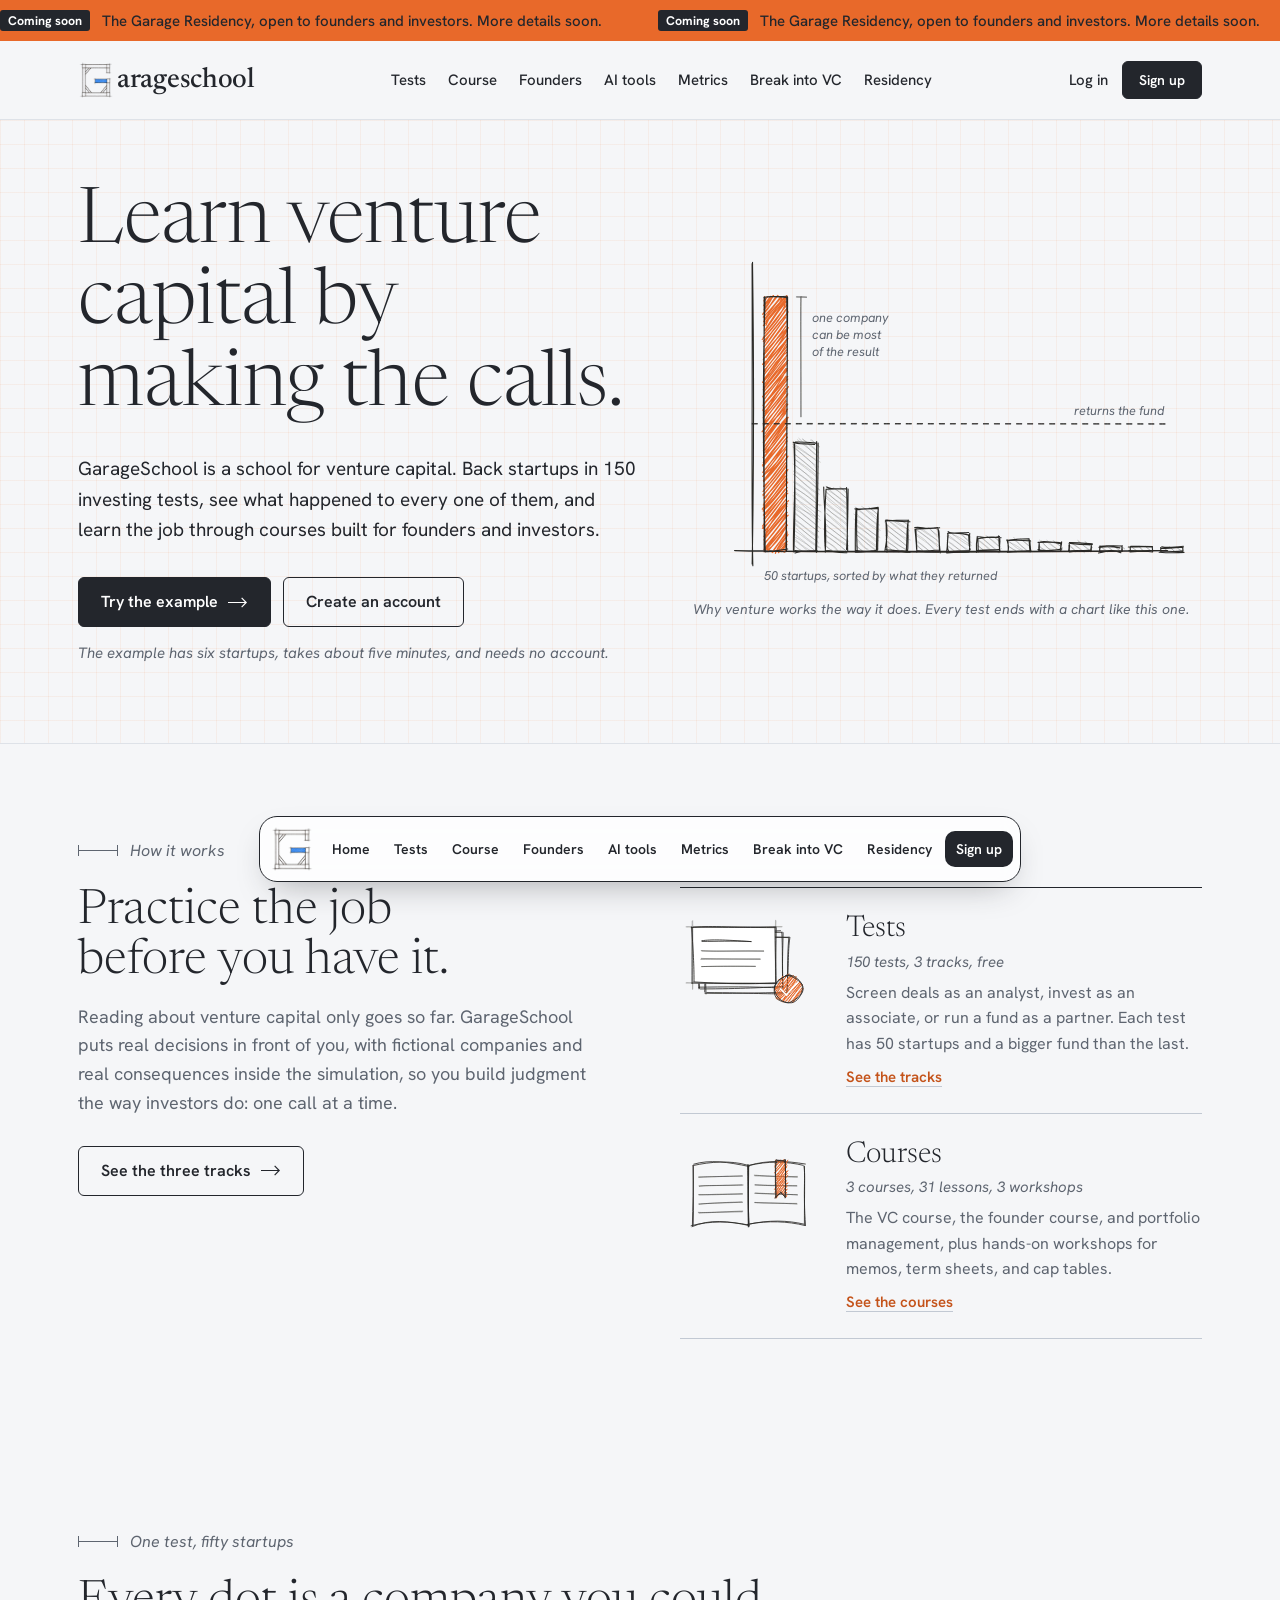
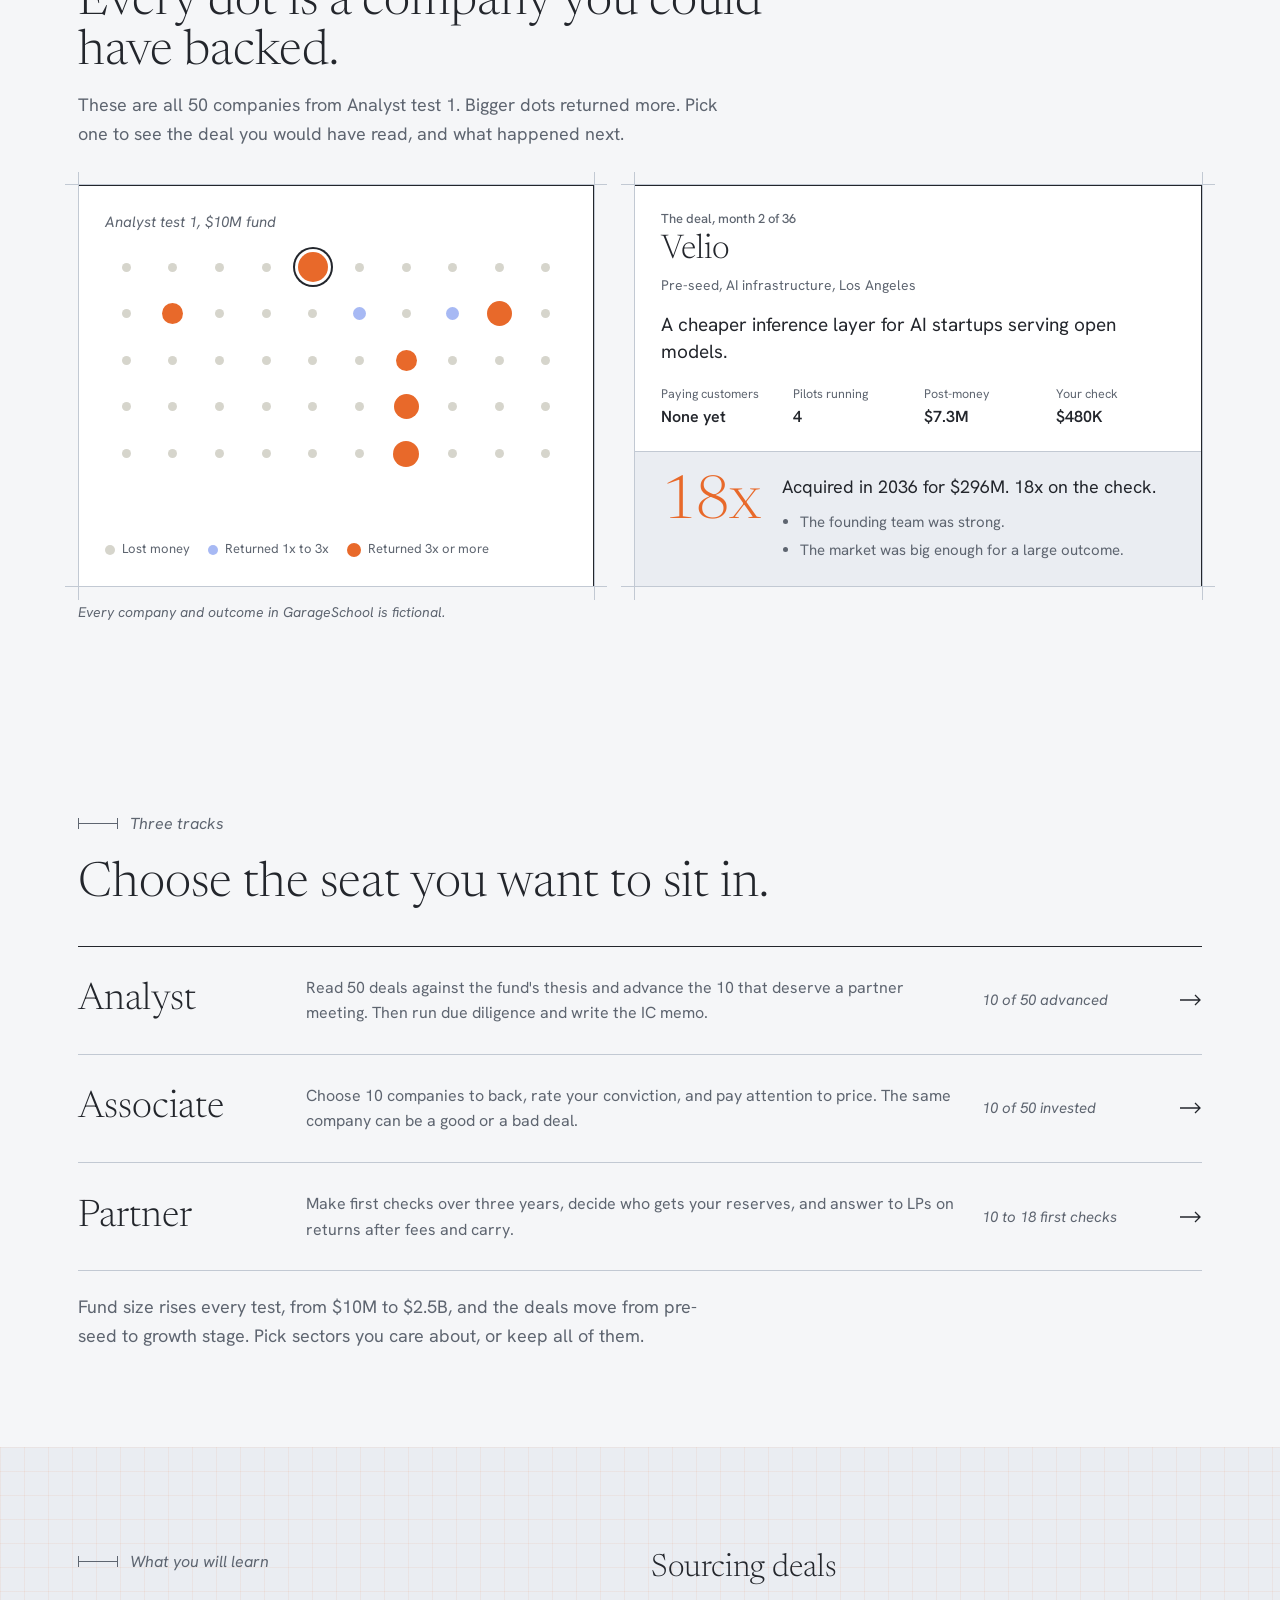
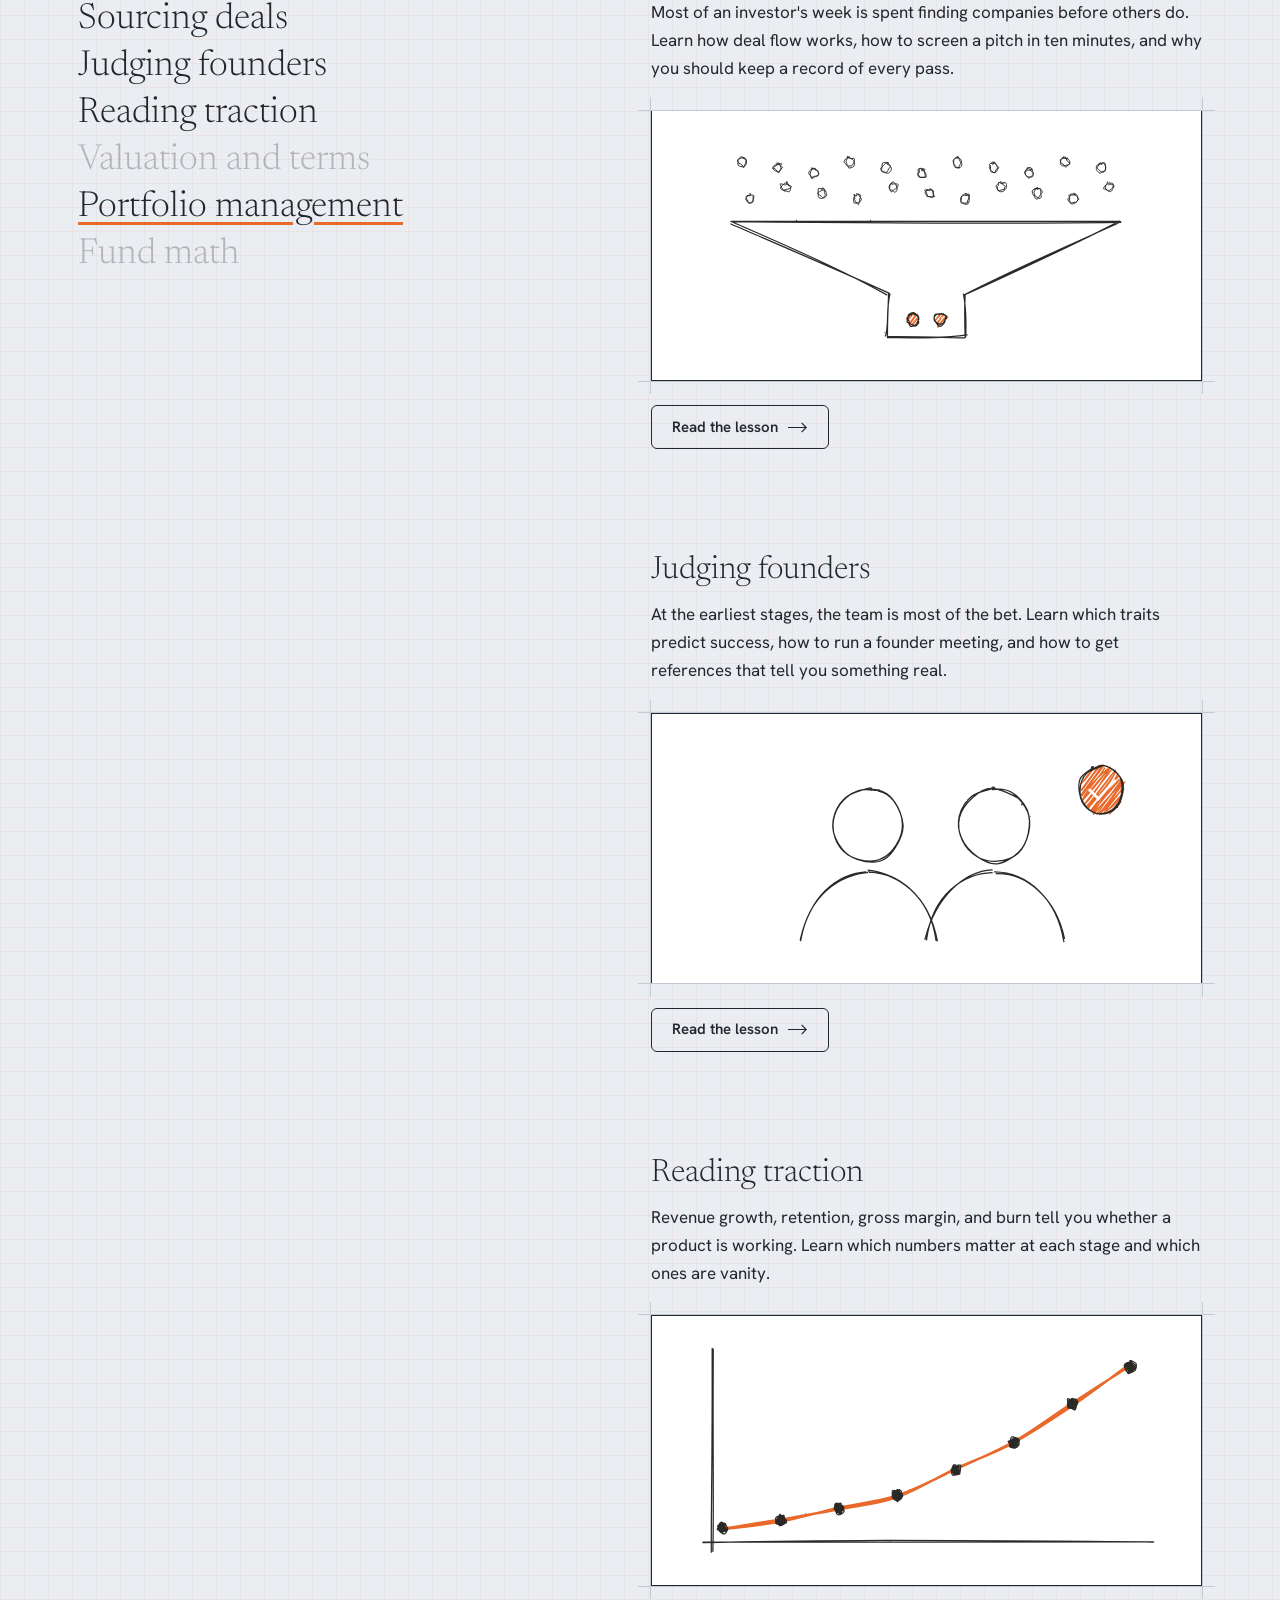
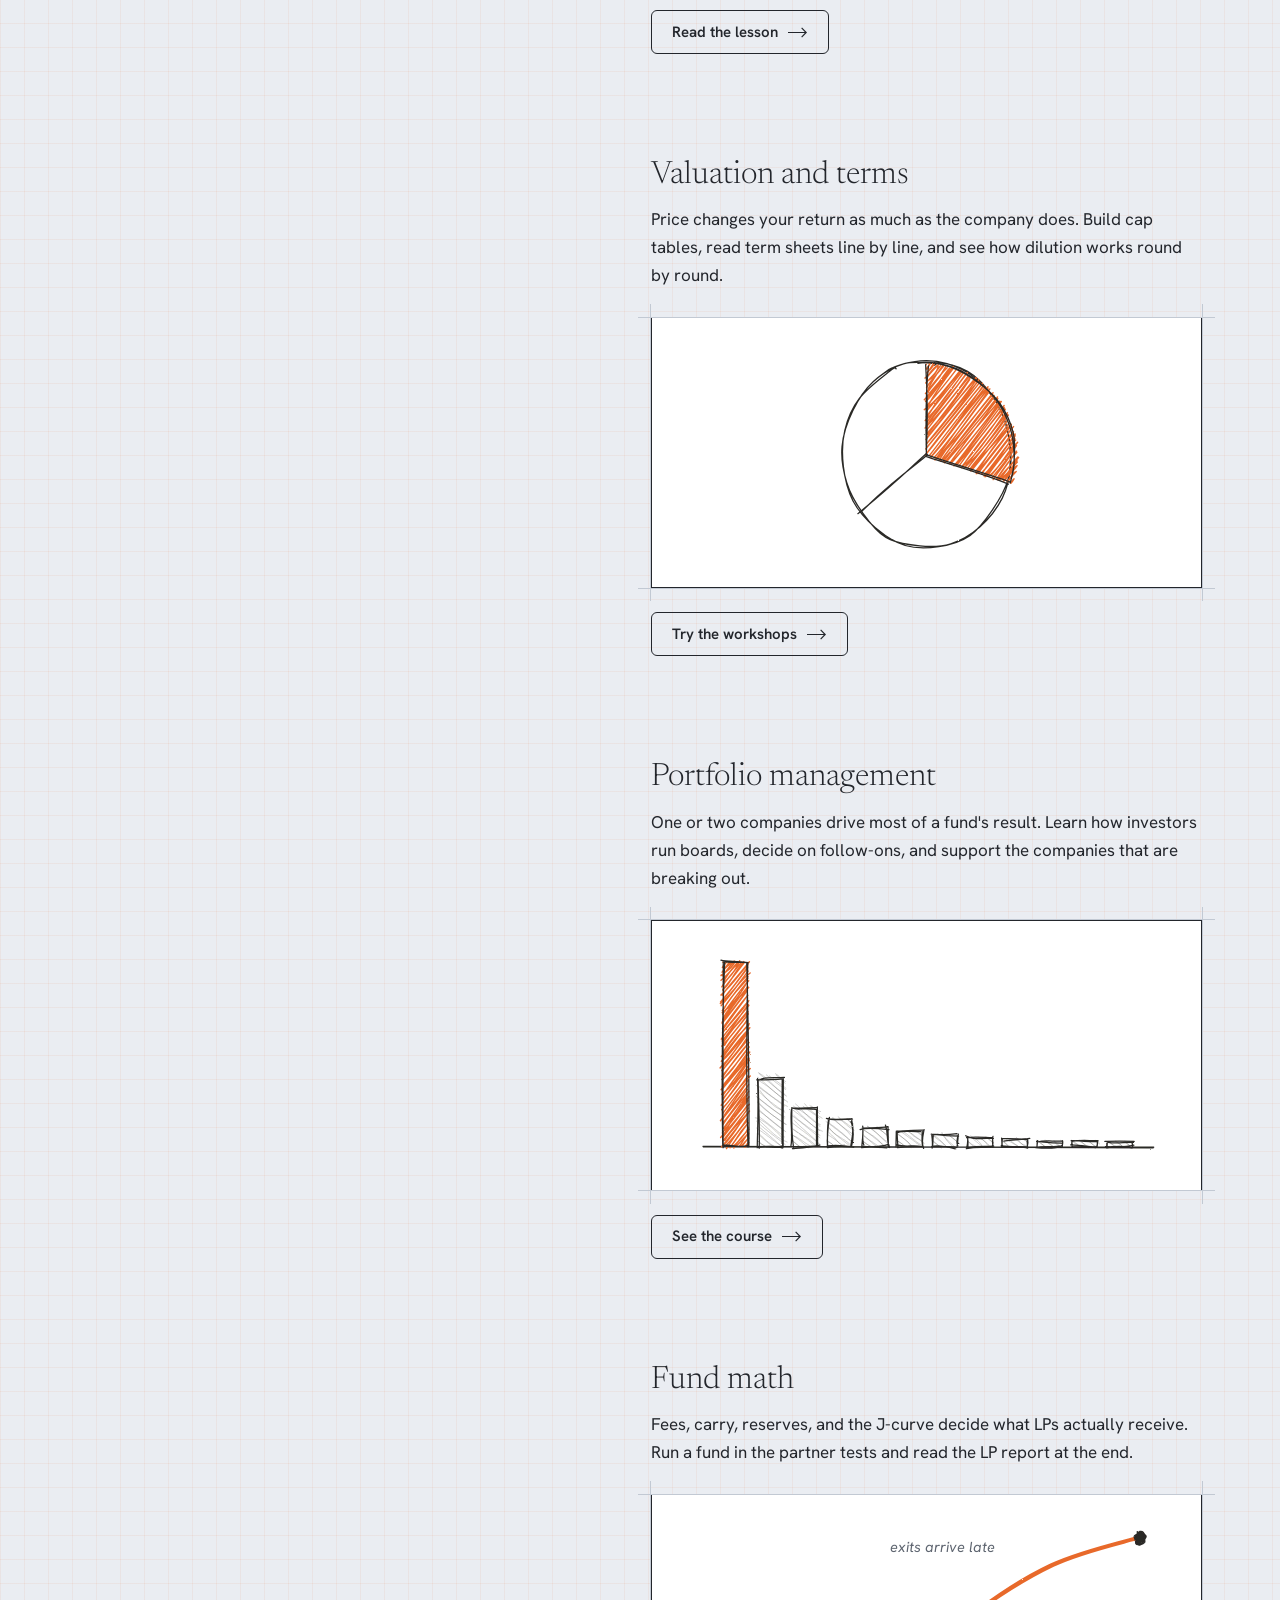
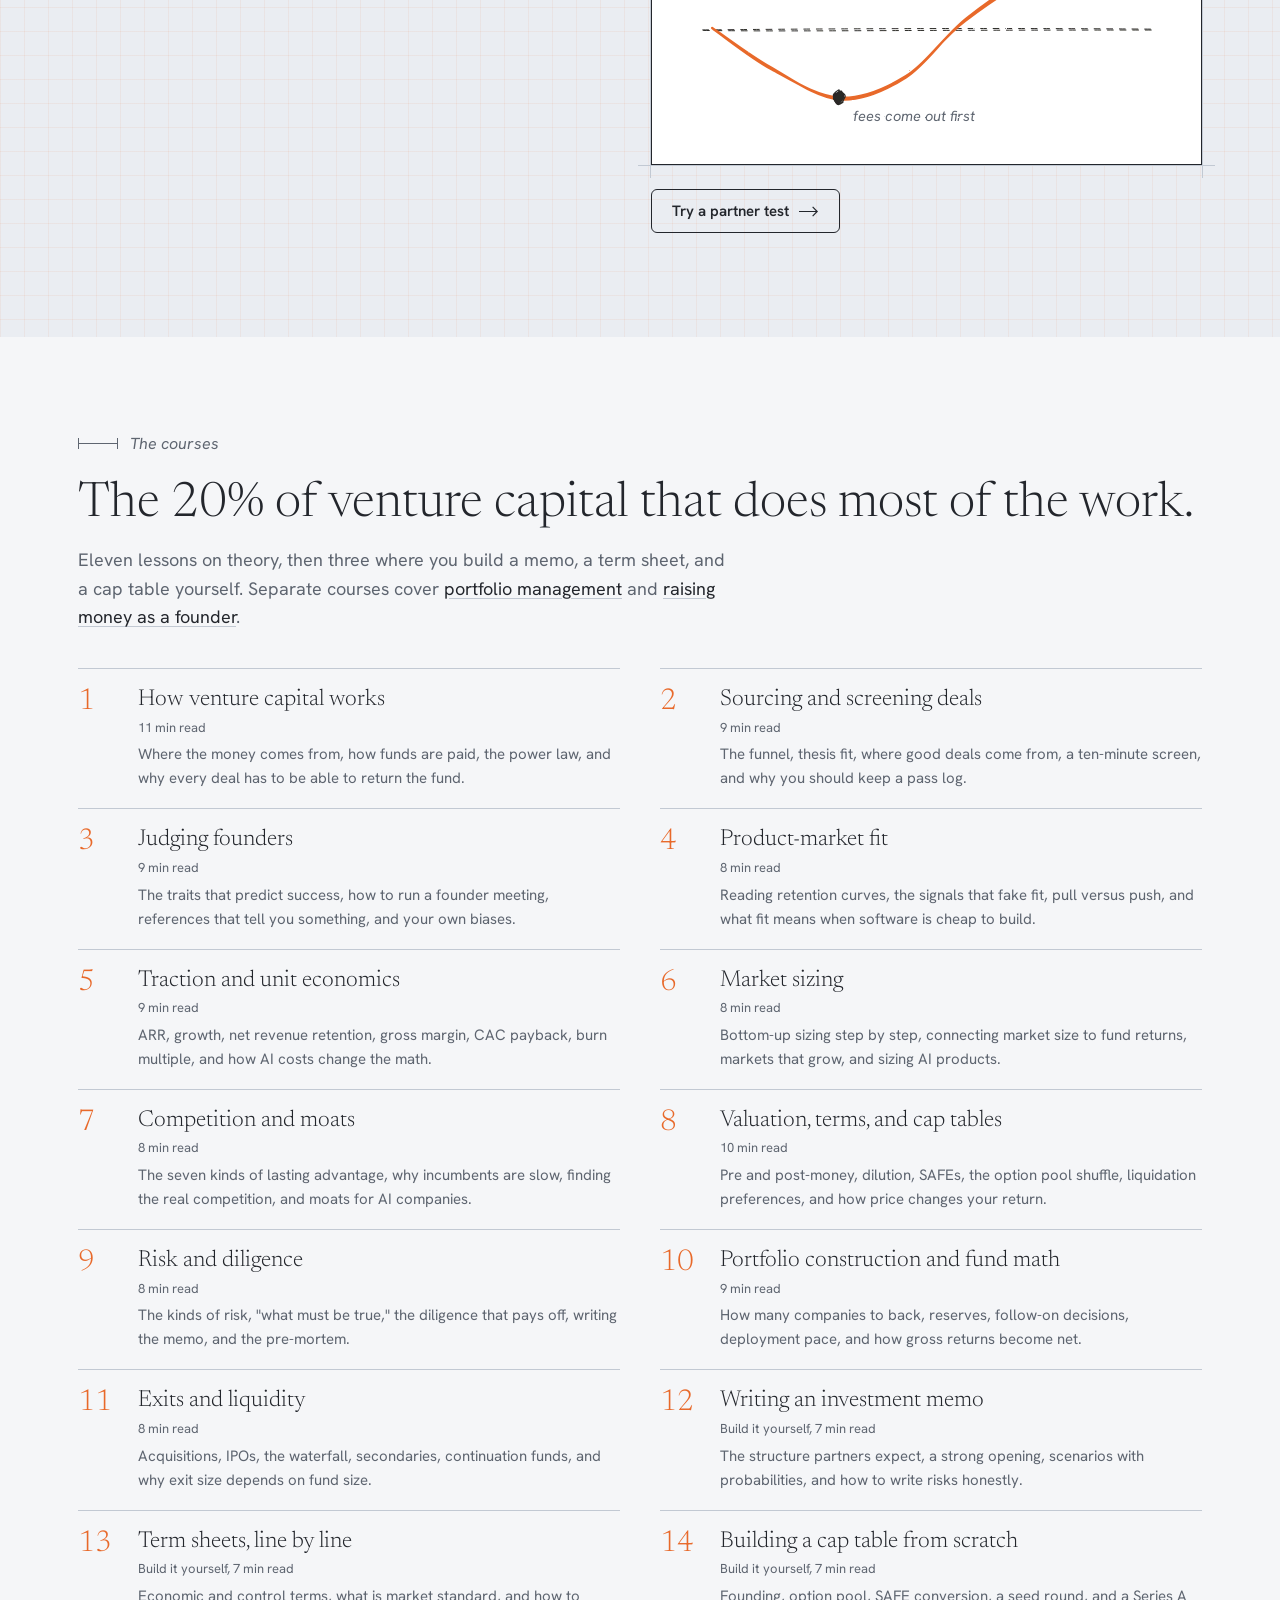
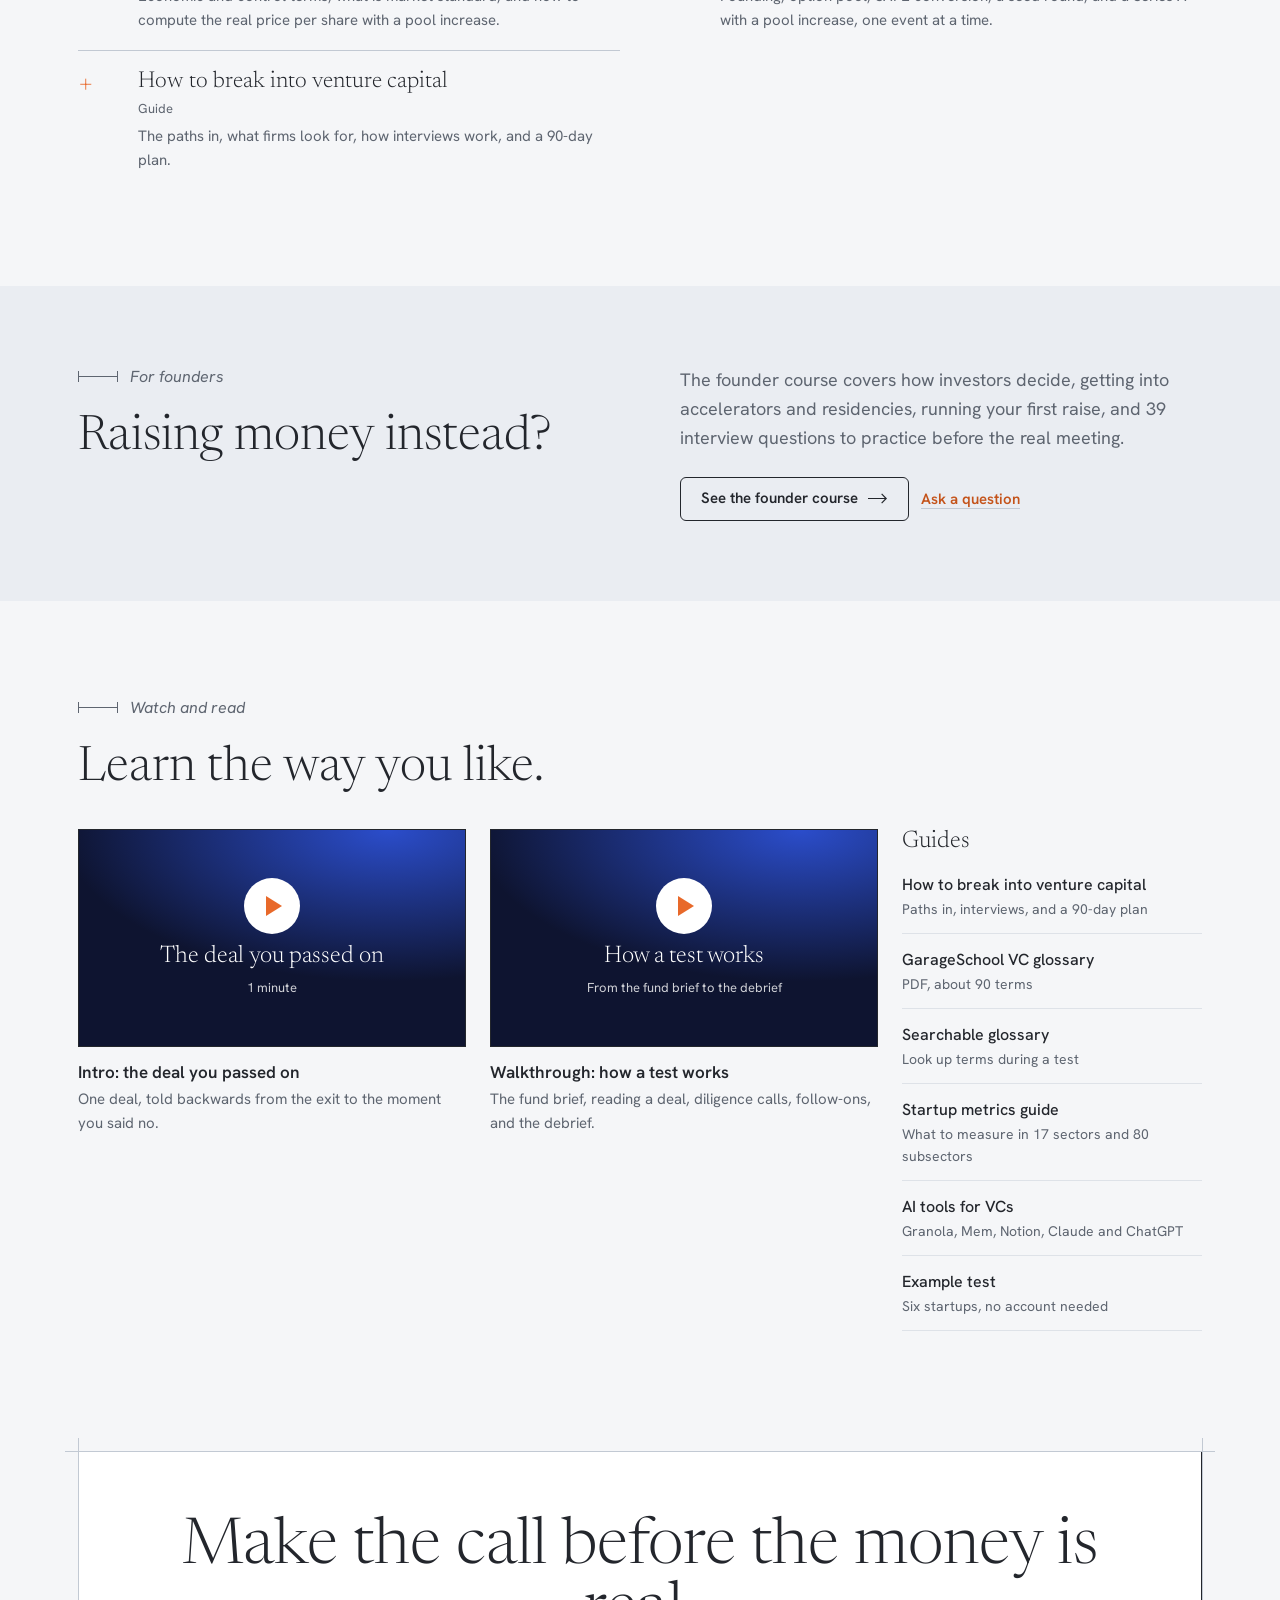
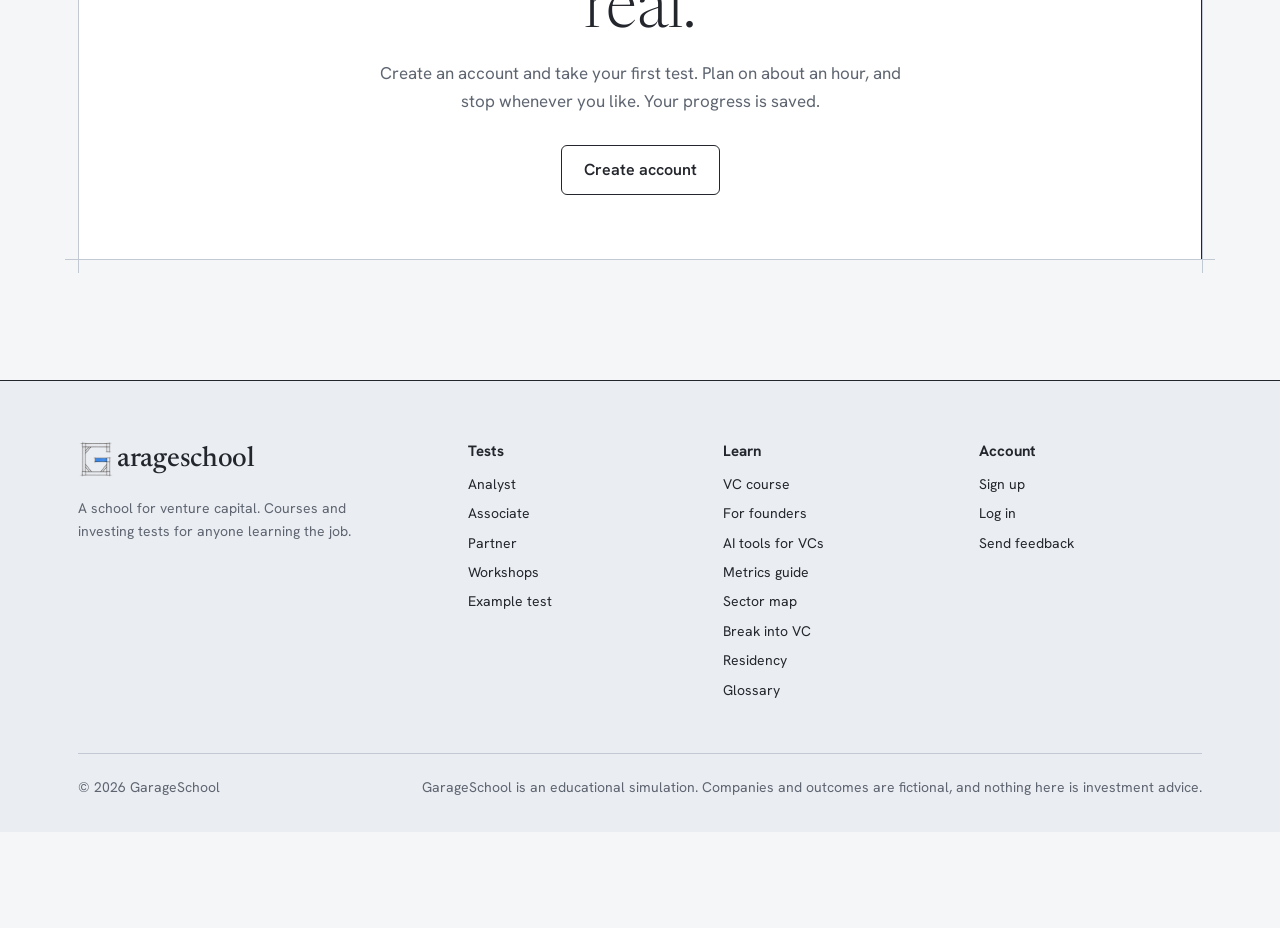
==== commit cb89e89d: "Wordmark in the headline serif Co-Authored-By: Claude Opus 5.5 <noreply@anthropic.com>" ====
--- a/index.html
+++ b/index.html
@@ -12,7 +12,7 @@
 <link rel="icon" type="image/png" href="assets/img/favicon.png">
 <link rel="preconnect" href="https://fonts.googleapis.com">
 <link rel="preconnect" href="https://fonts.gstatic.com" crossorigin>
-<link rel="stylesheet" href="https://fonts.googleapis.com/css2?family=Newsreader:ital,opsz,wght@0,6..72,300..500;1,6..72,300..400&family=Hanken+Grotesk:ital,wght@0,400..700;1,400..500&family=Barlow+Condensed:wght@700&display=swap">
+<link rel="stylesheet" href="https://fonts.googleapis.com/css2?family=Newsreader:ital,opsz,wght@0,6..72,300..500;1,6..72,300..400&family=Hanken+Grotesk:ital,wght@0,400..700;1,400..500&display=swap">
 <link rel="stylesheet" href="assets/css/garage.css">
 <script src="assets/js/engine.js" defer></script>
 <script src="assets/js/content-course.js" defer></script>
--- a/assets/css/garage.css
+++ b/assets/css/garage.css
@@ -891,9 +891,9 @@
 b, strong { font-weight: 600; }
 a:hover { color: var(--blue); }
 
-/* Logo: the drawn G, then the rest of the word in Barlow Condensed */
+/* Logo: the drawn G, then the rest of the word in the headline serif */
 .brand-mark { width: 36px; height: 36px; margin-right: 1px; }
-.logo { gap: 1px; align-items: center; font: 700 27px/1 "Barlow Condensed", "Arial Narrow", sans-serif; letter-spacing: 0; }
+.logo { gap: 2px; align-items: center; font: 500 28px/1 var(--display); letter-spacing: -.01em; }
 
 /* Buttons: graphite, sentence case */
 .btn { border-radius: 6px; border-width: 1.5px; font: 600 15px/1 var(--sans); min-height: 44px; padding: 0 20px; gap: 10px; }
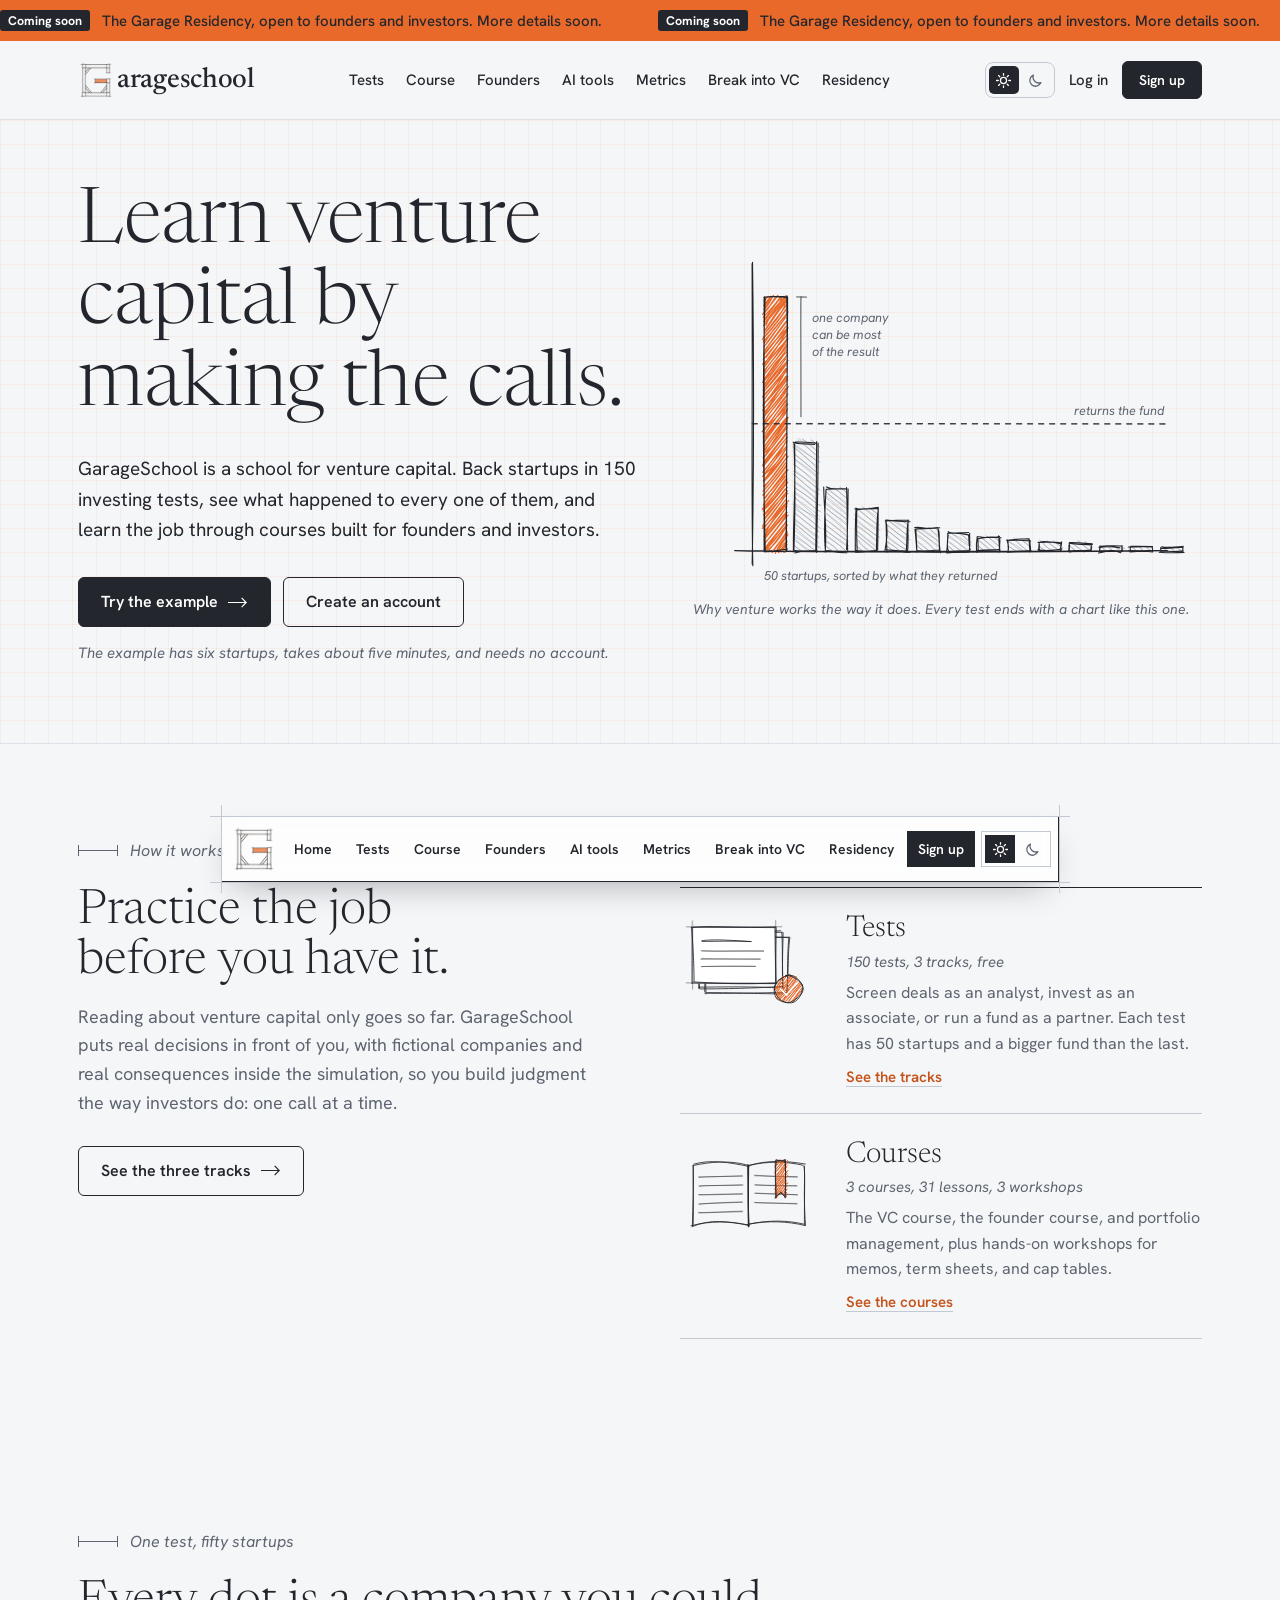
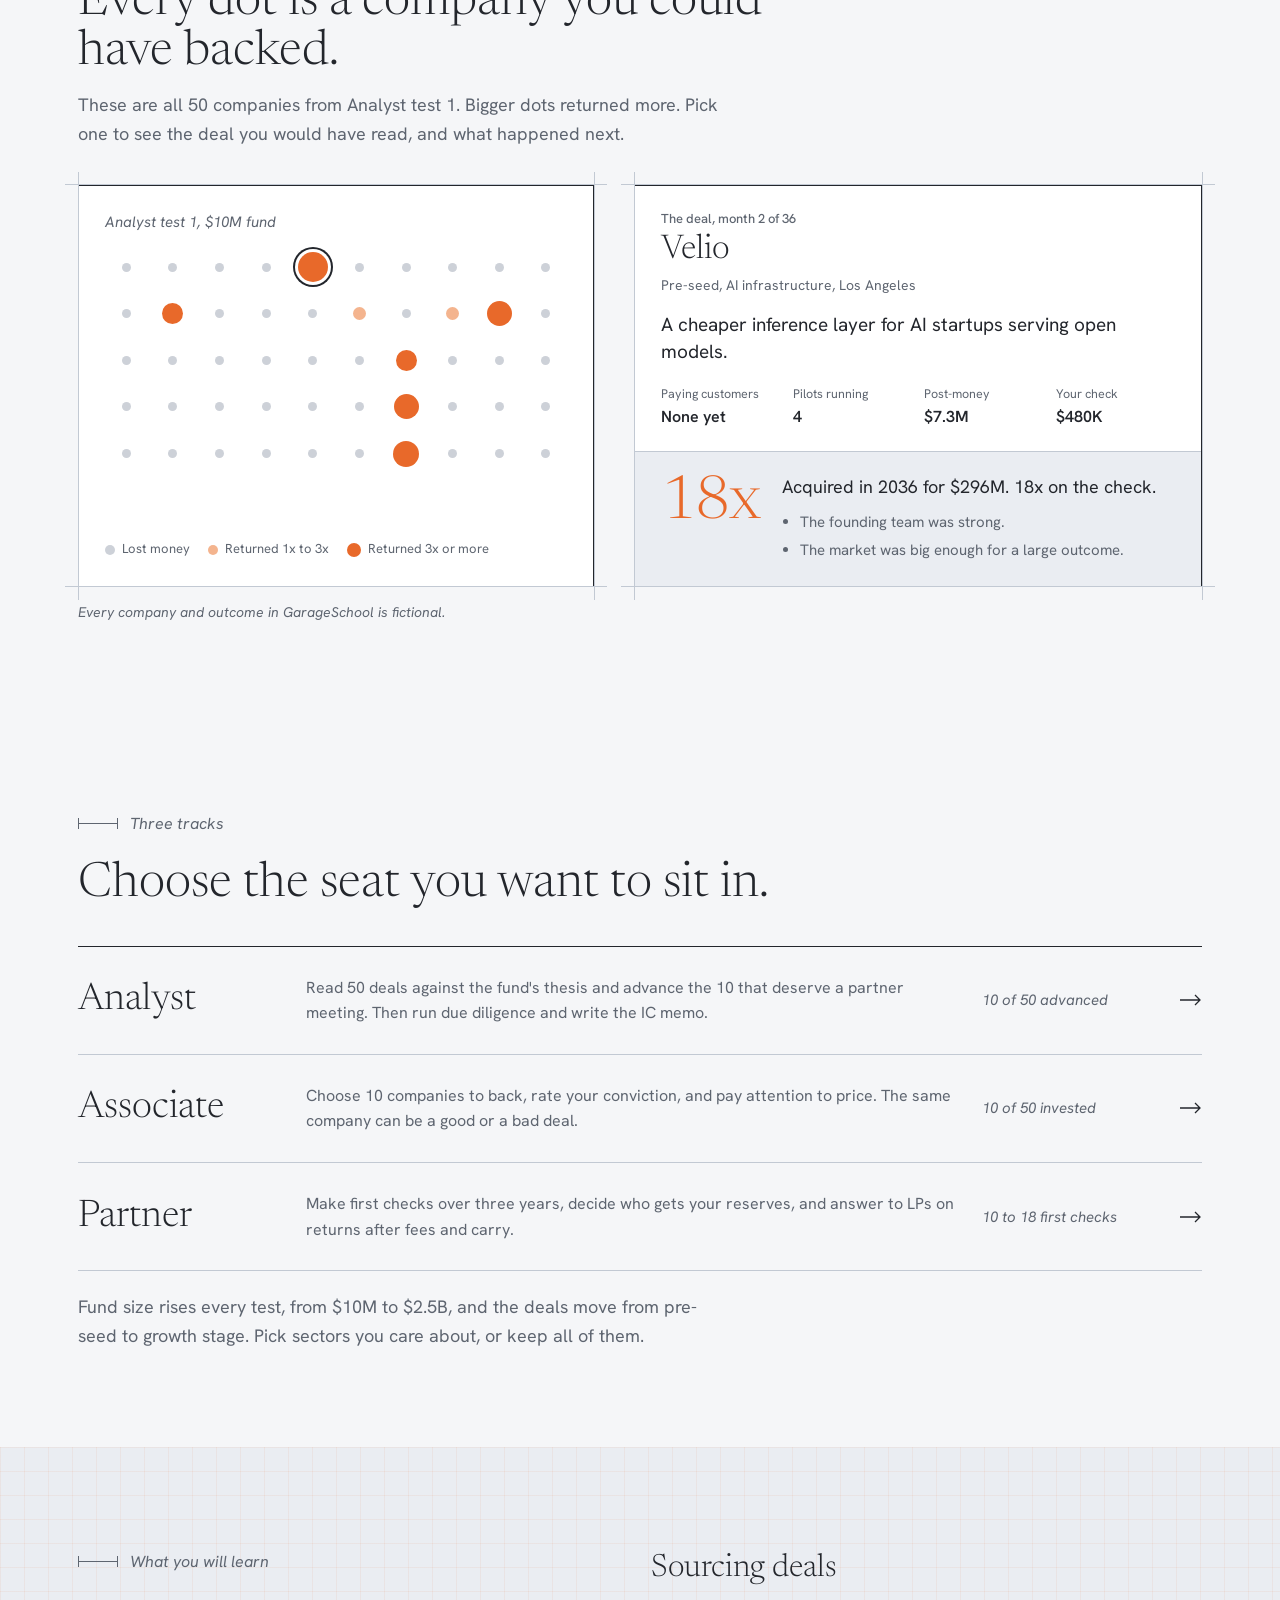
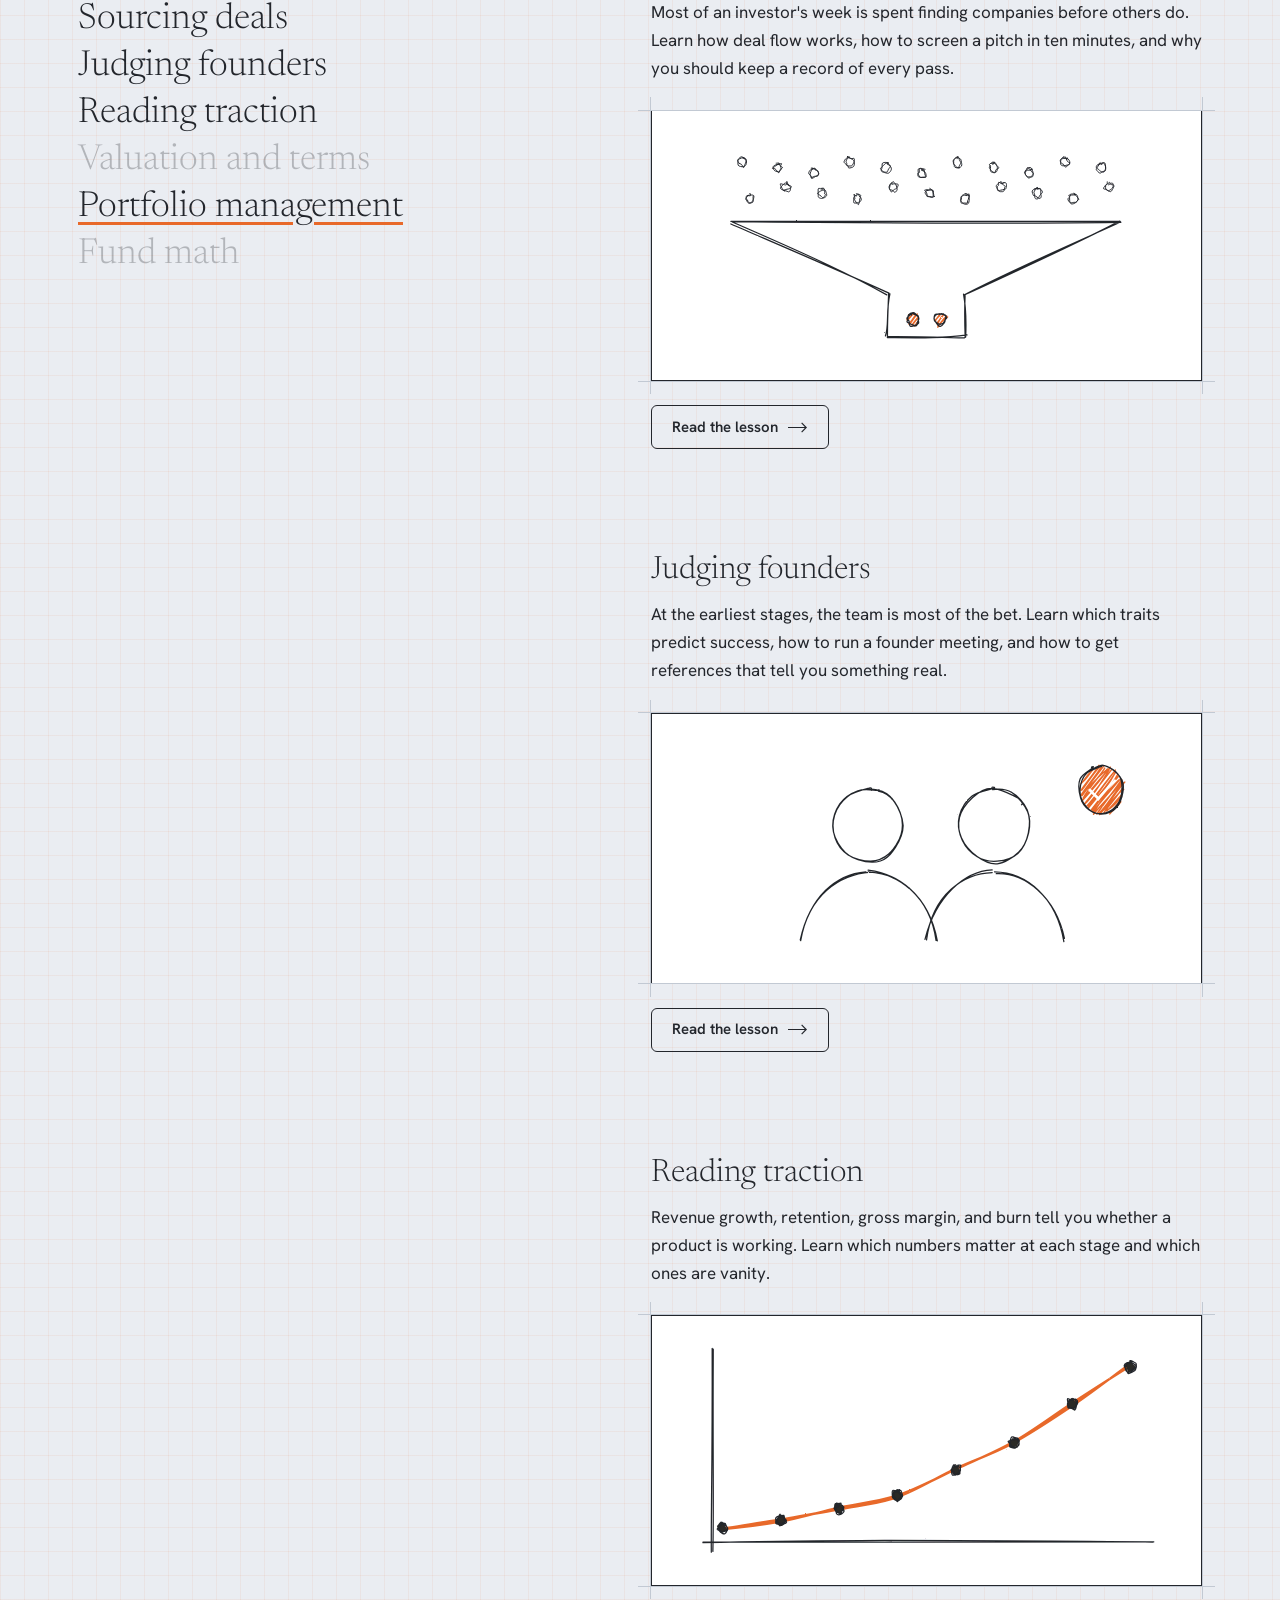
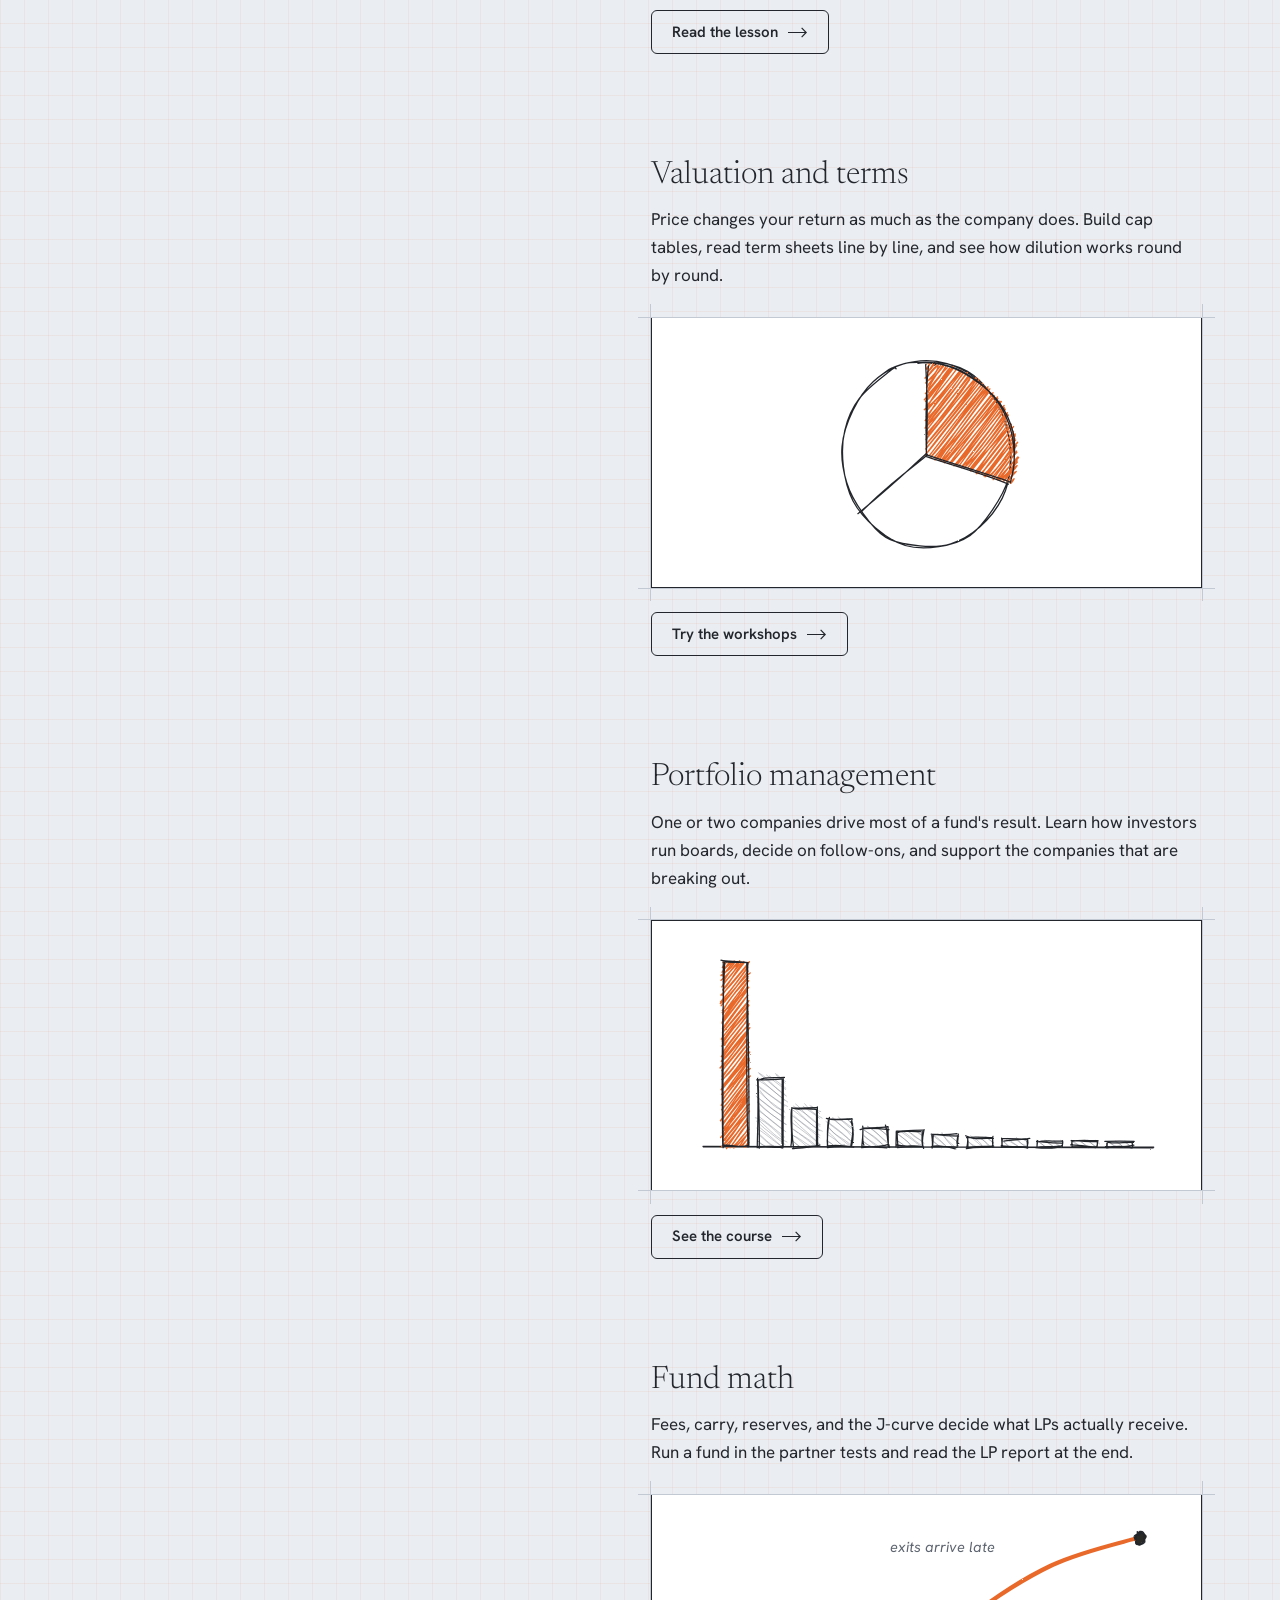
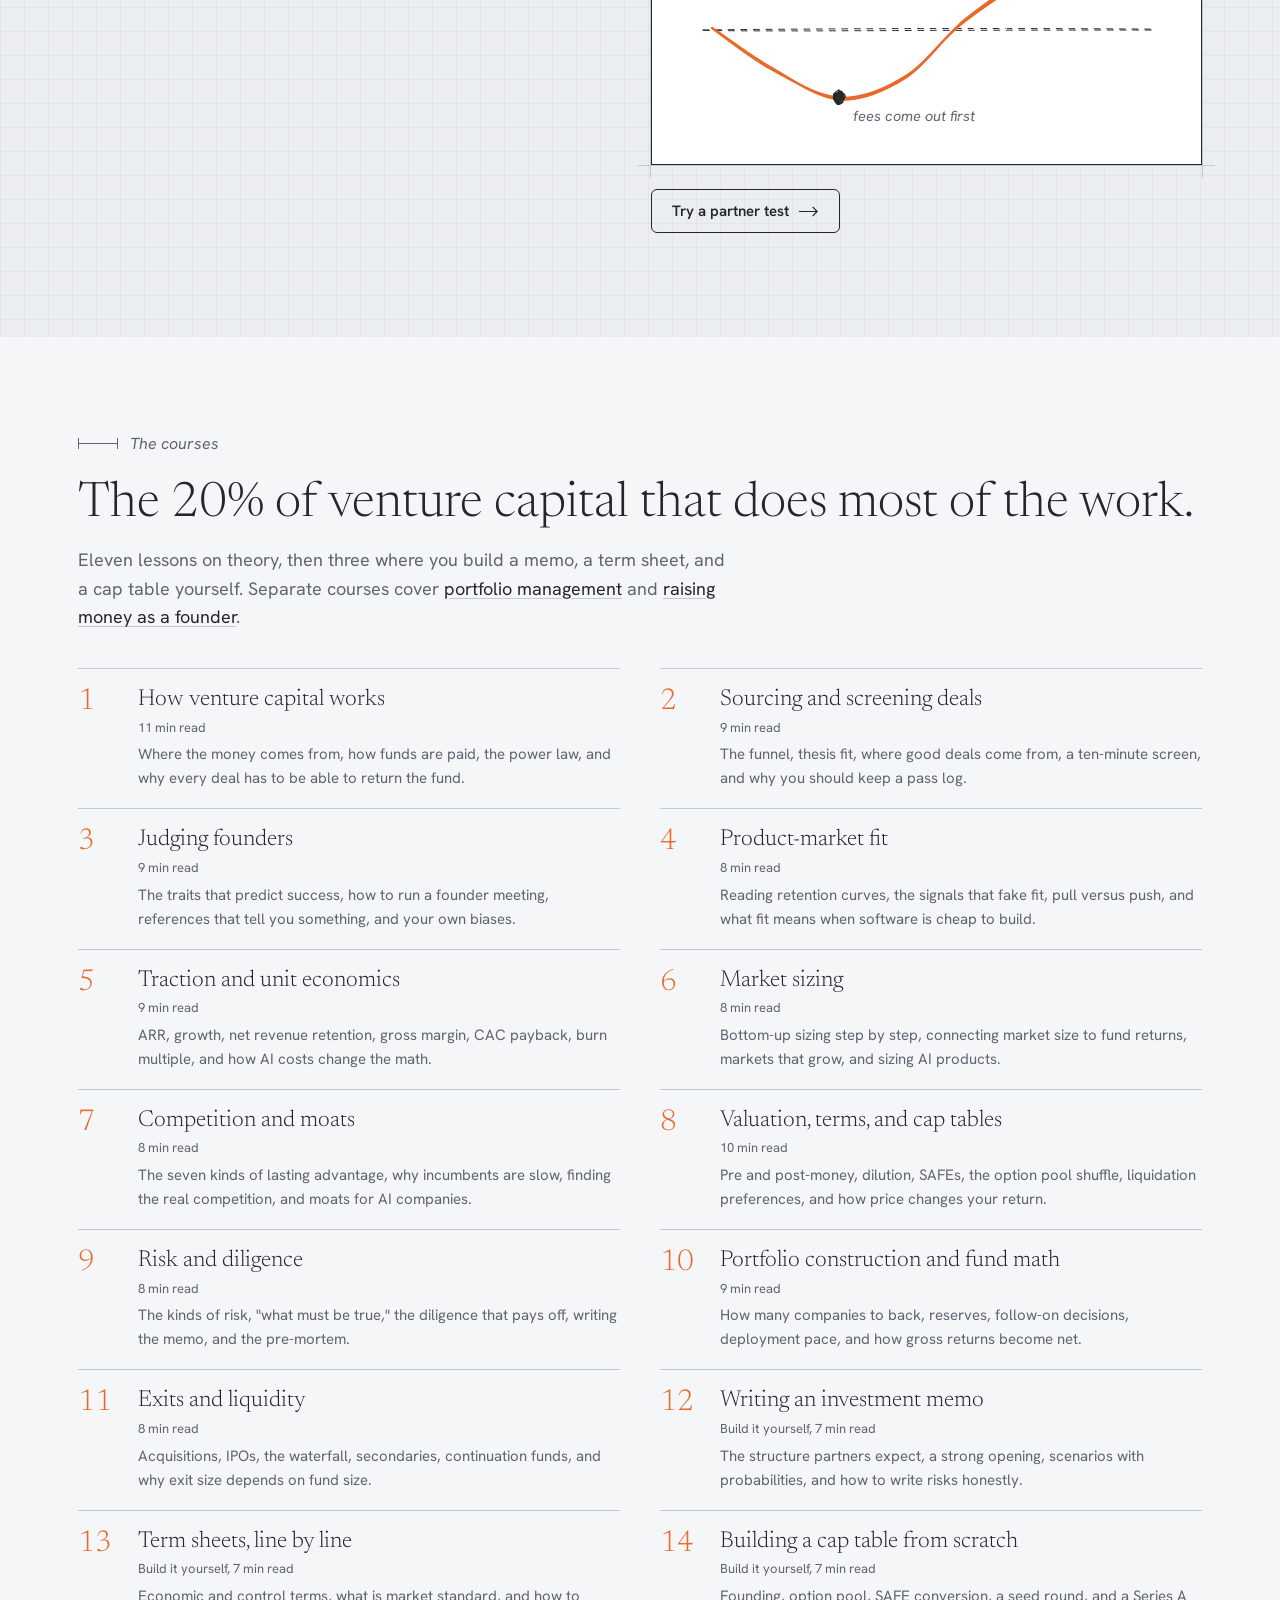
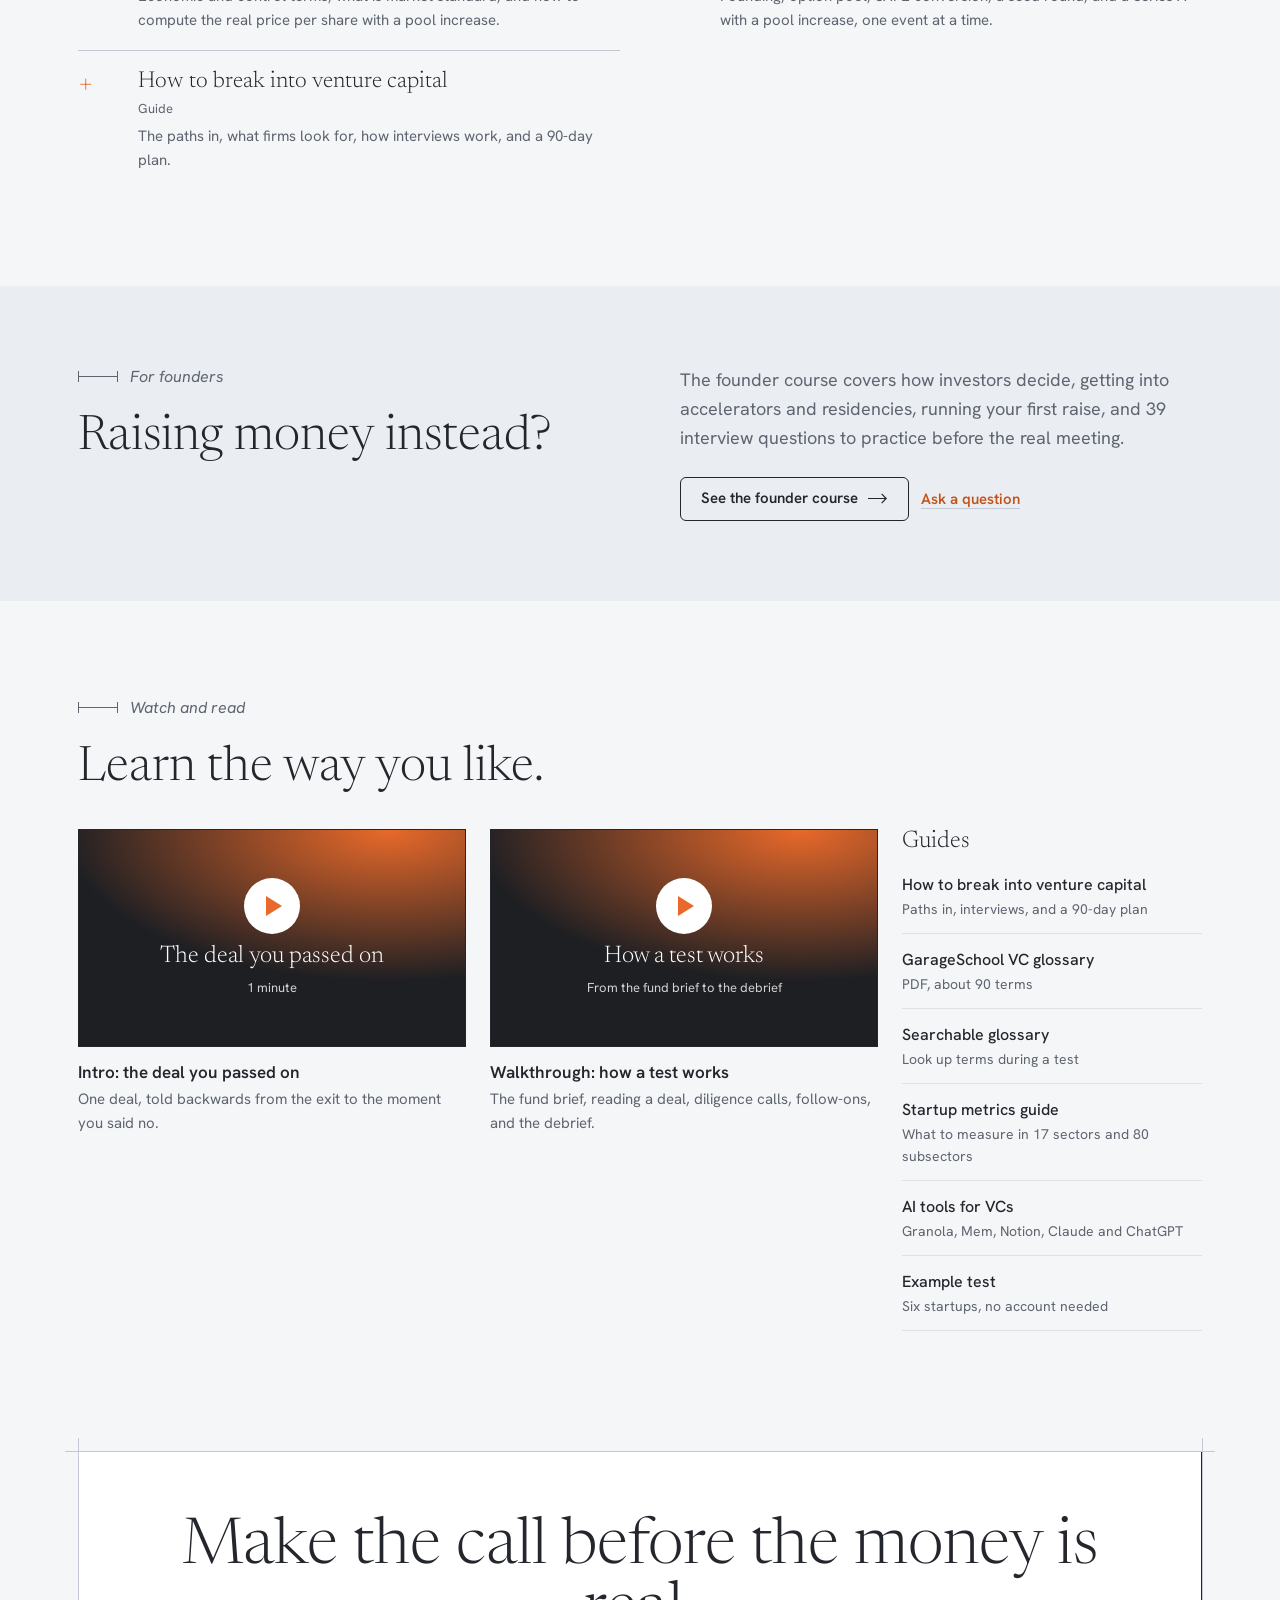
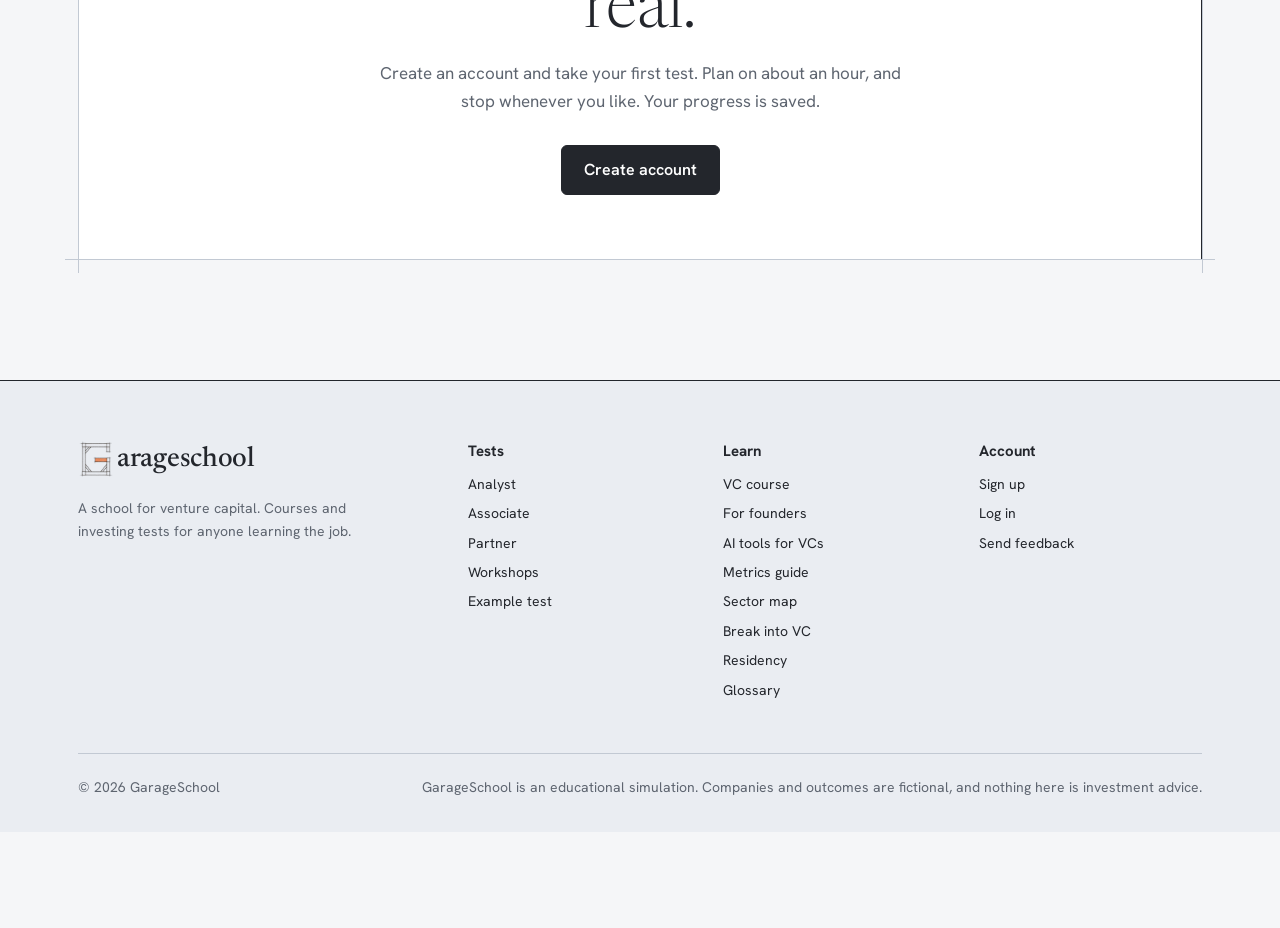
==== commit efb6e908: "Orange logo, dark mode with a light and dark switch, squared dock on desktop Co-Authored-By: Claude " ====
--- a/index.html
+++ b/index.html
@@ -14,6 +14,7 @@
 <link rel="preconnect" href="https://fonts.gstatic.com" crossorigin>
 <link rel="stylesheet" href="https://fonts.googleapis.com/css2?family=Newsreader:ital,opsz,wght@0,6..72,300..500;1,6..72,300..400&family=Hanken+Grotesk:ital,wght@0,400..700;1,400..500&display=swap">
 <link rel="stylesheet" href="assets/css/garage.css">
+<script src="assets/js/theme.js"></script>
 <script src="assets/js/engine.js" defer></script>
 <script src="assets/js/content-course.js" defer></script>
 <script src="assets/js/site.js" defer></script>
@@ -35,6 +36,7 @@
       <a href="residency.html">Residency</a>
     </nav>
     <div class="nav-right">
+      <div class="theme-switch" role="group" aria-label="Theme"><button type="button" data-set-theme="light" title="Light theme" aria-pressed="false"><svg viewBox="0 0 20 20" aria-hidden="true"><circle cx="10" cy="10" r="3.6" fill="none" stroke="currentColor" stroke-width="1.5"/><path d="M10 1.8v2M10 16.2v2M1.8 10h2M16.2 10h2M4.2 4.2l1.4 1.4M14.4 14.4l1.4 1.4M4.2 15.8l1.4-1.4M14.4 5.6l1.4-1.4" stroke="currentColor" stroke-width="1.5" stroke-linecap="round"/></svg><span class="sr-only">Light theme</span></button><button type="button" data-set-theme="dark" title="Dark theme" aria-pressed="false"><svg viewBox="0 0 20 20" aria-hidden="true"><path d="M16.4 12.4A6.8 6.8 0 0 1 7.6 3.6a6.8 6.8 0 1 0 8.8 8.8z" fill="none" stroke="currentColor" stroke-width="1.5" stroke-linejoin="round"/></svg><span class="sr-only">Dark theme</span></button></div>
       <a class="login" href="app.html#/login">Log in</a>
       <a class="btn btn-primary btn-sm head-cta" href="app.html#/signup">Sign up</a>
       <button class="nav-toggle" type="button" aria-expanded="false" aria-controls="mobile-nav">Menu</button>
--- a/assets/css/garage.css
+++ b/assets/css/garage.css
@@ -3,7 +3,7 @@
 :root {
   --bg: #F7F6F2;
   --paper: #FBFAF7;
-  --ink-blue: #0E1430;
+  --ink-blue: #1E1F23;
   --bg-2: #EDECE3;
   --card: #FFFFFF;
   --ink: #16140F;
@@ -46,7 +46,7 @@
 .small { font-size: 14px; }
 .num { font-variant-numeric: tabular-nums; }
 .sr-only { position: absolute; width: 1px; height: 1px; overflow: hidden; clip: rect(0 0 0 0); white-space: nowrap; }
-.skip { position: absolute; left: 12px; top: -60px; background: var(--ink); color: #fff; padding: 10px 14px; border-radius: 6px; z-index: 100; }
+.skip { position: absolute; left: 12px; top: -60px; background: var(--ink); color: var(--on-ink); padding: 10px 14px; border-radius: 6px; z-index: 100; }
 .skip:focus { top: 12px; color: #fff; }
 
 /* Logo */
@@ -101,15 +101,15 @@
 .dots-title { font: 500 14px var(--sans); color: var(--muted); margin-bottom: 14px; }
 .dots { display: grid; grid-template-columns: repeat(10, 1fr); gap: 4px; }
 .dot { aspect-ratio: 1; border: 0; background: none; padding: 0; display: grid; place-items: center; cursor: pointer; border-radius: 50%; }
-.dot i { display: block; border-radius: 50%; width: var(--s, 12px); height: var(--s, 12px); background: #D6D5CC; transition: transform .12s; }
-.dot.mid i { background: #A7B9F4; }
+.dot i { display: block; border-radius: 50%; width: var(--s, 12px); height: var(--s, 12px); background: var(--dot); transition: transform .12s; }
+.dot.mid i { background: #F4B48E; }
 .dot.win i { background: var(--blue); }
 .dot:hover i { transform: scale(1.15); }
 .dot[aria-pressed="true"] i { box-shadow: 0 0 0 3px var(--card), 0 0 0 5px var(--ink); }
 .legend { display: flex; flex-wrap: wrap; gap: 8px 18px; margin-top: auto; padding-top: 22px; font-size: 13px; color: var(--muted); }
 .legend span { display: inline-flex; align-items: center; gap: 7px; }
-.legend i { display: inline-block; border-radius: 50%; width: 10px; height: 10px; background: #D6D5CC; }
-.legend .mid i { background: #A7B9F4; }
+.legend i { display: inline-block; border-radius: 50%; width: 10px; height: 10px; background: var(--dot); }
+.legend .mid i { background: #F4B48E; }
 .legend .win i { width: 14px; height: 14px; background: var(--blue); }
 .deal-card { overflow: hidden; display: flex; flex-direction: column; }
 .deal-top { padding: 24px 26px; }
@@ -181,25 +181,25 @@
 .read-list li a { font-weight: 500; text-decoration: none; }
 .read-list li span { display: block; font-size: 14px; color: var(--muted); }
 
-.player { position: relative; aspect-ratio: 16 / 9; border-radius: 14px; overflow: hidden; background: #0E1430; }
+.player { position: relative; aspect-ratio: 16 / 9; border-radius: 14px; overflow: hidden; background: #1E1F23; }
 .player video { position: absolute; inset: 0; width: 100%; height: 100%; background: #000; }
-.player .poster { position: absolute; inset: 0; border: 0; padding: 0; width: 100%; cursor: pointer; color: #fff; background: radial-gradient(120% 100% at 80% 0%, #2B4DCB, #0E1430 70%) center / cover no-repeat; display: grid; place-items: center; text-align: center; }
-.player .poster.has-image::before { content: ""; position: absolute; inset: 0; background: rgba(14,20,48,.35); }
+.player .poster { position: absolute; inset: 0; border: 0; padding: 0; width: 100%; cursor: pointer; color: #fff; background: radial-gradient(120% 100% at 80% 0%, var(--blue), #1E1F23 70%) center / cover no-repeat; display: grid; place-items: center; text-align: center; }
+.player .poster.has-image::before { content: ""; position: absolute; inset: 0; background: rgba(30, 31, 35, .35); }
 .player .poster > span { position: relative; display: grid; justify-items: center; gap: 10px; }
 .player .poster b { font: 400 22px var(--serif); }
 .player .poster small { font-size: 13px; opacity: .8; }
-.play-icon { width: 56px; height: 56px; border-radius: 50%; background: #fff; display: grid; place-items: center; }
+.play-icon { width: 56px; height: 56px; border-radius: 50%; background: var(--card); display: grid; place-items: center; }
 .play-icon::after { content: ""; border-left: 16px solid var(--blue); border-top: 10px solid transparent; border-bottom: 10px solid transparent; margin-left: 4px; }
 .player .poster:hover .play-icon { background: var(--blue-soft); }
-.player-msg { position: absolute; left: 12px; right: 12px; bottom: 12px; background: rgba(14,20,48,.92); color: #fff; padding: 10px 14px; border-radius: 8px; font-size: 14px; }
+.player-msg { position: absolute; left: 12px; right: 12px; bottom: 12px; background: rgba(30, 31, 35, .92); color: #fff; padding: 10px 14px; border-radius: 8px; font-size: 14px; }
 
 /* Closing call */
 .closing { padding: 0 0 112px; }
 .closing-box { border-radius: 20px; background: var(--ink-blue); color: #fff; padding: 64px 40px; text-align: center; }
 .closing h2 { font: 400 clamp(36px, 5vw, 60px)/1.05 var(--serif); letter-spacing: -.02em; }
-.closing p { color: #C8CEE4; margin: 16px auto 0; max-width: 32em; font-size: 17px; }
+.closing p { color: #C9CDD3; margin: 16px auto 0; max-width: 32em; font-size: 17px; }
 .closing .btn { margin-top: 30px; }
-.closing .btn-primary { background: #fff; color: var(--ink); }
+.closing .btn-primary { background: var(--card); color: var(--ink); }
 .closing .btn-primary:hover { background: var(--blue-soft); color: var(--ink); }
 
 /* Footer */
@@ -209,10 +209,10 @@
 .foot-top { display: grid; grid-template-columns: 1.6fr 1fr 1fr 1fr; gap: 32px; }
 .foot-brand { align-self: start; }
 .foot-brand .logo { color: #fff; }
-.foot-brand p { margin-top: 14px; color: #C8CEE4; max-width: 22em; }
+.foot-brand p { margin-top: 14px; color: #C9CDD3; max-width: 22em; }
 .site-foot h2 { font: 600 14px var(--sans); margin-bottom: 12px; }
 .site-foot ul { list-style: none; padding: 0; display: grid; gap: 7px; }
-.foot-bottom { margin-top: 52px; padding-top: 22px; border-top: 1px solid #263055; display: flex; flex-wrap: wrap; justify-content: space-between; gap: 12px; color: #A9B1CF; }
+.foot-bottom { margin-top: 52px; padding-top: 22px; border-top: 1px solid #3A3D44; display: flex; flex-wrap: wrap; justify-content: space-between; gap: 12px; color: #A3A9B3; }
 
 /* ---------- Article page ---------- */
 .article-head { text-align: center; padding: 72px 28px 40px; }
@@ -232,7 +232,7 @@
 .prose ul, .prose ol { margin: 0 0 20px; padding-left: 24px; display: grid; gap: 8px; }
 .prose table { width: 100%; border-collapse: collapse; margin: 10px 0 26px; font: 300 15px/1.5 var(--sans); background: var(--card); border-radius: var(--radius); overflow: hidden; box-shadow: 0 0 0 1px var(--line); }
 .prose th, .prose td { text-align: left; padding: 11px 14px; border-bottom: 1px solid var(--line); vertical-align: top; }
-.prose th { font-weight: 500; background: #FAFAF5; }
+.prose th { font-weight: 500; background: var(--bg-2); }
 .prose tr:last-child td { border-bottom: 0; }
 .callout { background: var(--blue-soft); border-radius: var(--radius); padding: 22px 24px; margin: 28px 0; }
 .callout p:last-child { margin-bottom: 0; }
@@ -275,10 +275,10 @@
 .module-card:hover h3 { color: var(--blue); }
 
 .next-card { display: flex; justify-content: space-between; align-items: center; gap: 24px; padding: 28px; border-radius: 14px; color: #fff;
-             background: radial-gradient(120% 140% at 90% 0%, #2B4DCB 0%, #18245A 50%, #0E1226 100%); }
+             background: radial-gradient(120% 140% at 90% 0%, var(--blue) 0%, #5A2A12 50%, #1E1F23 100%); }
 .next-card h2 { font: 400 28px var(--serif); }
 .next-card p { opacity: .82; margin-top: 6px; }
-.next-card .btn-primary { background: #fff; color: var(--ink); }
+.next-card .btn-primary { background: var(--card); color: var(--ink); }
 .next-card .btn-primary:hover { background: var(--blue-soft); color: var(--ink); }
 
 .track-row { display: grid; grid-template-columns: 1fr auto; gap: 8px 16px; align-items: center; padding: 16px 20px; border-top: 1px solid var(--line); }
@@ -305,7 +305,7 @@
 .tabs a[aria-current="page"] { color: var(--ink); border-bottom-color: var(--blue); font-weight: 500; }
 
 .test-table { width: 100%; border-collapse: collapse; font-size: 15px; }
-.test-table th { text-align: left; font-weight: 400; color: var(--muted); font-size: 13px; padding: 10px 12px; border-bottom: 1px solid var(--line); background: #FAFAF5; }
+.test-table th { text-align: left; font-weight: 400; color: var(--muted); font-size: 13px; padding: 10px 12px; border-bottom: 1px solid var(--line); background: var(--bg-2); }
 .test-table td { padding: 12px; border-bottom: 1px solid var(--line); vertical-align: middle; }
 .test-table b { font-weight: 500; }
 .test-table tr.locked td { color: var(--faint); }
@@ -323,7 +323,7 @@
 .rules { padding-left: 20px; display: grid; gap: 9px; }
 
 /* Test runner */
-.runner-bar { position: sticky; top: 0; z-index: 10; background: rgba(245,245,238,.95); backdrop-filter: blur(8px); border-bottom: 1px solid var(--line); }
+.runner-bar { position: sticky; top: 0; z-index: 10; background: color-mix(in srgb, var(--bg) 94%, transparent); backdrop-filter: blur(8px); border-bottom: 1px solid var(--line); }
 .runner-bar .inner { display: flex; align-items: center; gap: 22px; padding: 12px 32px; flex-wrap: wrap; }
 .runner-bar h1 { font: 400 18px var(--serif); }
 .runner-bar .meta { display: flex; gap: 18px; font-size: 14px; color: var(--muted); flex-wrap: wrap; }
@@ -354,14 +354,14 @@
 .decide-buttons { display: grid; grid-template-columns: 1fr 1fr; gap: 10px; }
 .decide-buttons .btn { min-height: 50px; font-size: 16px; }
 .decide-box label { display: block; font-size: 14px; font-weight: 400; margin: 14px 0 6px; }
-.decide-box textarea { width: 100%; min-height: 72px; border: 1px solid var(--line-strong); border-radius: 8px; padding: 10px; font: 300 15px var(--sans); background: #fff; resize: vertical; }
+.decide-box textarea { width: 100%; min-height: 72px; border: 1px solid var(--line-strong); border-radius: 8px; padding: 10px; font: 300 15px var(--sans); background: var(--card); resize: vertical; }
 .conv { display: grid; grid-template-columns: repeat(3, 1fr); gap: 6px; }
 .conv input { position: absolute; opacity: 0; pointer-events: none; }
 .conv label { margin: 0; text-align: center; padding: 8px 4px; border: 1px solid var(--line-strong); border-radius: 999px; cursor: pointer; font-size: 14px; }
-.conv input:checked + label { background: var(--ink); border-color: var(--ink); color: #fff; }
+.conv input:checked + label { background: var(--ink); border-color: var(--ink); color: var(--on-ink); }
 .conv input:focus-visible + label { outline: 2px solid var(--blue); outline-offset: 2px; }
 .keys { font-size: 13px; color: var(--muted); margin-top: 10px; }
-kbd { font: 500 12px/1 var(--sans); border: 1px solid var(--line-strong); border-bottom-width: 2px; border-radius: 4px; padding: 2px 6px; background: #fff; }
+kbd { font: 500 12px/1 var(--sans); border: 1px solid var(--line-strong); border-bottom-width: 2px; border-radius: 4px; padding: 2px 6px; background: var(--card); }
 .thesis-box { background: var(--bg-2); border-radius: 12px; padding: 16px 18px; font-size: 15px; }
 .thesis-box h3 { font: 400 11.5px var(--sans); letter-spacing: .1em; text-transform: uppercase; color: var(--muted); margin-bottom: 6px; }
 .picked-list { list-style: none; padding: 0; font-size: 14px; display: grid; gap: 4px; max-height: 220px; overflow: auto; }
@@ -384,11 +384,11 @@
 .score dd { margin: 4px 0 0; font: 300 40px/1.1 var(--serif); font-variant-numeric: tabular-nums; }
 .score small { display: block; font-size: 13px; color: var(--muted); margin-top: 4px; }
 .lessons { list-style: none; padding: 0; display: grid; gap: 12px; }
-.lessons li { padding: 16px 18px; border-left: 3px solid var(--blue); background: #FAFAF5; border-radius: 0 10px 10px 0; }
+.lessons li { padding: 16px 18px; border-left: 3px solid var(--blue); background: var(--bg-2); border-radius: 0 10px 10px 0; }
 .lessons a { font-size: 15px; font-weight: 400; }
 .filter { display: flex; gap: 6px; flex-wrap: wrap; margin-bottom: 14px; }
 .filter button { border: 1px solid var(--line-strong); background: transparent; border-radius: 999px; padding: 6px 14px; font-size: 14px; cursor: pointer; }
-.filter button[aria-pressed="true"] { background: var(--ink); color: #fff; border-color: var(--ink); }
+.filter button[aria-pressed="true"] { background: var(--ink); color: var(--on-ink); border-color: var(--ink); }
 .result-table td small { display: block; color: var(--muted); font-size: 13px; }
 .result-table td.mult { font-weight: 500; font-variant-numeric: tabular-nums; }
 .result-table details summary { cursor: pointer; color: var(--blue); font-size: 14px; }
@@ -413,13 +413,13 @@
 .lesson ul, .lesson ol { padding-left: 24px; margin: 0 0 20px; display: grid; gap: 9px; }
 .lesson table { width: 100%; border-collapse: collapse; margin: 8px 0 26px; font: 300 15px/1.5 var(--sans); background: var(--card); border-radius: 10px; overflow: hidden; box-shadow: 0 0 0 1px var(--line); }
 .lesson th, .lesson td { text-align: left; padding: 10px 13px; border-bottom: 1px solid var(--line); vertical-align: top; }
-.lesson th { font-weight: 500; background: #FAFAF5; }
+.lesson th { font-weight: 500; background: var(--bg-2); }
 @media (max-width: 600px) { .lesson table { display: block; overflow-x: auto; } .lesson th, .lesson td { min-width: 120px; } }
 .lesson tr:last-child td { border-bottom: 0; }
-.note { background: #FAFAF5; border-radius: 12px; box-shadow: 0 0 0 1px var(--line); border-left: 3px solid var(--blue); padding: 20px 24px; margin: 26px 0 30px; font-size: 17.5px; }
+.note { background: var(--bg-2); border-radius: 12px; box-shadow: 0 0 0 1px var(--line); border-left: 3px solid var(--blue); padding: 20px 24px; margin: 26px 0 30px; font-size: 17.5px; }
 .note p:last-child, .note ul:last-child, .note table:last-child { margin-bottom: 0; }
 .lesson .note-title { font: 500 12px var(--sans); letter-spacing: .1em; text-transform: uppercase; color: var(--blue-dark); margin-bottom: 10px; }
-.note table { background: #fff; }
+.note table { background: var(--card); }
 .check { background: var(--card); border-radius: 10px; box-shadow: 0 0 0 1px var(--line); margin-bottom: 10px; }
 .check summary { cursor: pointer; padding: 16px 20px; font: 400 17px/1.45 var(--serif); list-style: none; display: flex; gap: 14px; justify-content: space-between; }
 .check summary::-webkit-details-marker { display: none; }
@@ -436,7 +436,7 @@
 .lesson-nav .btn { white-space: normal; text-align: left; padding-top: 8px; padding-bottom: 8px; max-width: 100%; }
 
 /* Glossary, library, forms */
-.search { width: 100%; max-width: 440px; border: 1px solid var(--line-strong); border-radius: 999px; padding: 11px 18px; font: 300 16px var(--sans); background: #fff; }
+.search { width: 100%; max-width: 440px; border: 1px solid var(--line-strong); border-radius: 999px; padding: 11px 18px; font: 300 16px var(--sans); background: var(--card); }
 .gloss { margin-top: 22px; }
 .gloss div { padding: 15px 0; border-bottom: 1px solid var(--line); }
 .gloss dt { font: 400 21px var(--serif); }
@@ -450,15 +450,15 @@
 code { background: var(--bg-2); padding: 2px 6px; border-radius: 4px; font-size: 14px; }
 .form { max-width: 460px; display: grid; gap: 16px; }
 .form label { font-weight: 400; font-size: 15px; display: block; margin-bottom: 6px; }
-.form input[type=text], .form input[type=email] { width: 100%; border: 1px solid var(--line-strong); border-radius: 10px; padding: 11px 14px; font: 300 16px var(--sans); background: #fff; }
+.form input[type=text], .form input[type=email] { width: 100%; border: 1px solid var(--line-strong); border-radius: 10px; padding: 11px 14px; font: 300 16px var(--sans); background: var(--card); }
 .radio-cards { display: grid; gap: 8px; }
-.radio-cards label { display: flex; gap: 12px; align-items: flex-start; background: #fff; border: 1px solid var(--line-strong); border-radius: 12px; padding: 14px; cursor: pointer; margin: 0; }
+.radio-cards label { display: flex; gap: 12px; align-items: flex-start; background: var(--card); border: 1px solid var(--line-strong); border-radius: 12px; padding: 14px; cursor: pointer; margin: 0; }
 .radio-cards input { margin-top: 5px; accent-color: var(--blue); }
 .radio-cards b { display: block; font: 400 19px var(--serif); }
 .radio-cards span { color: var(--muted); font-size: 14px; }
 .form-error { color: var(--bad); font-size: 14px; }
 .auth { min-height: 100vh; display: grid; place-items: center; background: var(--bg); padding: 24px; }
-.auth-card { background: #fff; border-radius: 16px; box-shadow: 0 0 0 1px var(--line), 0 24px 60px -36px rgba(22,20,15,.45); padding: 40px; width: 100%; max-width: 540px; }
+.auth-card { background: var(--card); border-radius: 16px; box-shadow: 0 0 0 1px var(--line), 0 24px 60px -36px rgba(22,20,15,.45); padding: 40px; width: 100%; max-width: 540px; }
 .auth-card .logo { margin-bottom: 28px; }
 .auth-card h1 { font: 300 38px/1.1 var(--serif); }
 .auth-card > p { color: var(--muted); margin: 10px 0 26px; }
@@ -490,7 +490,7 @@
   .article { grid-template-columns: 1fr; gap: 28px; }
   .toc { position: static; background: var(--card); border-radius: 12px; padding: 18px; box-shadow: 0 0 0 1px var(--line); }
   .app { grid-template-columns: 1fr; }
-  .sidebar { display: none; position: fixed; inset: 0 auto 0 0; width: 280px; z-index: 30; box-shadow: 0 0 0 100vmax rgba(14,20,48,.35); }
+  .sidebar { display: none; position: fixed; inset: 0 auto 0 0; width: 280px; z-index: 30; box-shadow: 0 0 0 100vmax rgba(30, 31, 35, .35); }
   .app.nav-open .sidebar { display: flex; }
   .app-top { display: flex; align-items: center; justify-content: space-between; padding: 12px 18px; border-bottom: 1px solid var(--line); position: sticky; top: 0; background: var(--bg); z-index: 20; }
   .page { padding: 30px 20px 64px; }
@@ -530,24 +530,24 @@
 }
 @media print {
   .sidebar, .app-top, .runner-bar, .decide, .site-head, .reading-bar, .lesson-toc { display: none !important; }
-  body { background: #fff; }
+  body { background: var(--card); }
 }
 
 /* ---------- Sign-in, LP report, workshops, tours, metrics ---------- */
 .auth-wide { max-width: 640px; }
 .choice-cards { display: grid; grid-template-columns: 1fr 1fr; gap: 12px; }
-.choice-card { text-align: left; background: #fff; border: 1px solid var(--line-strong); border-radius: 14px; padding: 18px; cursor: pointer; font: inherit; color: var(--ink); }
+.choice-card { text-align: left; background: var(--card); border: 1px solid var(--line-strong); border-radius: 14px; padding: 18px; cursor: pointer; font: inherit; color: var(--ink); }
 .choice-card:hover, .choice-card[aria-pressed="true"] { border-color: var(--blue); box-shadow: 0 0 0 3px var(--blue-soft); }
 .choice-card b { display: block; font: 400 22px var(--serif); margin-bottom: 4px; }
 .choice-card span { color: var(--muted); font-size: 14px; }
 .sso { display: grid; gap: 10px; }
 .sso .btn { width: 100%; min-height: 46px; justify-content: center; }
-.btn-google { background: #fff; color: var(--ink); border-color: var(--line-strong); }
+.btn-google { background: var(--card); color: var(--ink); border-color: var(--line-strong); }
 .btn-google:hover { border-color: var(--ink); color: var(--ink); }
 .divider { display: flex; align-items: center; gap: 12px; color: var(--faint); font-size: 13px; margin: 18px 0; }
 .divider::before, .divider::after { content: ""; flex: 1; height: 1px; background: var(--line); }
-.form select, .select { width: 100%; border: 1px solid var(--line-strong); border-radius: 10px; padding: 11px 12px; font: 400 16px var(--sans); background: #fff; color: var(--ink); }
-.form input[type=tel], .form input[type=password], .form input[type=number], .form textarea { width: 100%; border: 1px solid var(--line-strong); border-radius: 10px; padding: 11px 14px; font: 400 16px var(--sans); background: #fff; }
+.form select, .select { width: 100%; border: 1px solid var(--line-strong); border-radius: 10px; padding: 11px 12px; font: 400 16px var(--sans); background: var(--card); color: var(--ink); }
+.form input[type=tel], .form input[type=password], .form input[type=number], .form textarea { width: 100%; border: 1px solid var(--line-strong); border-radius: 10px; padding: 11px 14px; font: 400 16px var(--sans); background: var(--card); }
 .form textarea { min-height: 110px; resize: vertical; }
 .hint { font-size: 13px; color: var(--muted); margin-top: 4px; }
 .consent { font-size: 13px; color: var(--muted); }
@@ -555,7 +555,7 @@
 
 /* LP report */
 .report { max-width: 900px; }
-.report-cover { border-radius: 16px; padding: 36px; color: #fff; background: radial-gradient(120% 140% at 90% 0%, #2B4DCB 0%, #18245A 50%, #0E1430 100%); }
+.report-cover { border-radius: 16px; padding: 36px; color: #fff; background: radial-gradient(120% 140% at 90% 0%, var(--blue) 0%, #5A2A12 50%, #1E1F23 100%); }
 .report-cover .kicker { font-size: 14px; opacity: .8; }
 .report-cover h1 { font: 400 40px/1.1 var(--serif); margin-top: 8px; }
 .report-cover p { margin-top: 10px; opacity: .85; max-width: 40em; }
@@ -578,7 +578,7 @@
 
 /* Feedback */
 .stars { display: flex; gap: 6px; flex-wrap: wrap; }
-.stars button { width: 42px; height: 42px; border-radius: 8px; border: 1px solid var(--line-strong); background: #fff; font: 600 15px var(--sans); cursor: pointer; }
+.stars button { width: 42px; height: 42px; border-radius: 8px; border: 1px solid var(--line-strong); background: var(--card); font: 600 15px var(--sans); cursor: pointer; }
 .stars button[aria-pressed="true"] { background: var(--blue); color: #fff; border-color: var(--blue); }
 
 /* Workshops */
@@ -595,7 +595,7 @@
 .ws-table th { text-align: left; font-weight: 500; color: var(--muted); font-size: 13px; padding: 8px; border-bottom: 1px solid var(--line); }
 .ws-table td { padding: 8px; border-bottom: 1px solid var(--line); vertical-align: middle; }
 .ws-table tr:last-child td { border-bottom: 0; }
-.ws-input { width: 140px; border: 1px solid var(--line-strong); border-radius: 8px; padding: 7px 10px; font: 400 15px var(--sans); font-variant-numeric: tabular-nums; background: #fff; }
+.ws-input { width: 140px; border: 1px solid var(--line-strong); border-radius: 8px; padding: 7px 10px; font: 400 15px var(--sans); font-variant-numeric: tabular-nums; background: var(--card); }
 .ws-input.right { border-color: var(--good); background: var(--good-soft); }
 .ws-input.wrong { border-color: var(--bad); background: var(--bad-soft); }
 .ws-row { display: flex; flex-wrap: wrap; gap: 12px 24px; margin-top: 12px; align-items: end; }
@@ -604,7 +604,7 @@
 .answer { margin-top: 12px; background: var(--paper); border-radius: 10px; padding: 12px 14px; font-size: 14px; }
 .scenario { background: var(--blue-soft); border-radius: 12px; padding: 16px 18px; }
 .scenario p + p { margin-top: 6px; }
-.doc { background: #fff; border-radius: 12px; box-shadow: 0 0 0 1px var(--line); padding: 32px; font: 400 16px/1.6 var(--serif); }
+.doc { background: var(--card); border-radius: 12px; box-shadow: 0 0 0 1px var(--line); padding: 32px; font: 400 16px/1.6 var(--serif); }
 .doc h2 { font: 400 26px var(--serif); text-align: center; margin-bottom: 4px; }
 .doc .sub { text-align: center; color: var(--muted); margin-bottom: 18px; font-size: 14px; }
 .doc h3 { font: 600 15px var(--sans); margin: 18px 0 6px; }
@@ -618,8 +618,8 @@
 .memo-grid > * { min-width: 0; }
 
 /* Guided tour */
-.tour-hole { position: fixed; z-index: 91; border-radius: 12px; box-shadow: 0 0 0 4px var(--blue), 0 0 0 9999px rgba(14,20,48,.5); pointer-events: none; transition: all .2s; }
-.tour-pop { position: fixed; z-index: 92; width: min(360px, calc(100vw - 32px)); background: #fff; border-radius: 14px; padding: 18px 20px; box-shadow: 0 24px 60px -20px rgba(14,20,48,.6); }
+.tour-hole { position: fixed; z-index: 91; border-radius: 12px; box-shadow: 0 0 0 4px var(--blue), 0 0 0 9999px rgba(30, 31, 35, .5); pointer-events: none; transition: all .2s; }
+.tour-pop { position: fixed; z-index: 92; width: min(360px, calc(100vw - 32px)); background: var(--card); border-radius: 14px; padding: 18px 20px; box-shadow: 0 24px 60px -20px rgba(30, 31, 35, .6); }
 .tour-pop .count { font-size: 12px; color: var(--muted); }
 .tour-pop h3 { font: 400 22px var(--serif); margin-top: 2px; }
 .tour-pop p { font-size: 15px; margin-top: 6px; }
@@ -627,8 +627,8 @@
 
 /* Metrics guide and sector map */
 .sector-tabs { display: flex; flex-wrap: wrap; gap: 6px; margin-bottom: 20px; }
-.sector-tabs a { padding: 7px 12px; border-radius: 999px; border: 1px solid var(--line-strong); text-decoration: none; font-size: 14px; color: var(--ink); background: #fff; }
-.sector-tabs a[aria-current="page"] { background: var(--ink); color: #fff; border-color: var(--ink); }
+.sector-tabs a { padding: 7px 12px; border-radius: 999px; border: 1px solid var(--line-strong); text-decoration: none; font-size: 14px; color: var(--ink); background: var(--card); }
+.sector-tabs a[aria-current="page"] { background: var(--ink); color: var(--on-ink); border-color: var(--ink); }
 .sub-block { background: var(--card); border-radius: 14px; box-shadow: 0 0 0 1px var(--line); padding: 20px; scroll-margin-top: 20px; }
 .sub-block + .sub-block { margin-top: 16px; }
 .sub-block h3 { font: 400 24px var(--serif); }
@@ -694,15 +694,15 @@
 .deck-bar { display: flex; flex-wrap: wrap; align-items: center; gap: 8px 10px; margin: 12px 0 4px; }
 .founders { list-style: none; padding: 0; margin: 10px 0 6px; display: grid; gap: 6px; font-size: 14px; }
 .founders span { display: block; color: var(--muted); font-size: 13px; }
-.deck-dialog { width: min(980px, calc(100vw - 24px)); max-height: calc(100vh - 24px); border: 0; border-radius: 16px; padding: 0; background: var(--card); color: var(--ink); box-shadow: 0 30px 80px rgba(14, 20, 48, .35); }
-.deck-dialog::backdrop { background: rgba(14, 20, 48, .6); }
+.deck-dialog { width: min(980px, calc(100vw - 24px)); max-height: calc(100vh - 24px); border: 0; border-radius: 16px; padding: 0; background: var(--card); color: var(--ink); box-shadow: 0 30px 80px rgba(30, 31, 35, .35); }
+.deck-dialog::backdrop { background: rgba(30, 31, 35, .6); }
 .deck-top { display: flex; justify-content: space-between; align-items: center; gap: 12px; padding: 12px 16px; border-bottom: 1px solid var(--line); }
 .deck-tabs { display: flex; gap: 4px; }
-.deck-tabs button, .deck-close { border: 1px solid var(--line-strong); background: #fff; border-radius: 999px; padding: 6px 14px; font: 500 14px var(--sans); cursor: pointer; color: var(--ink); }
-.deck-tabs button[aria-pressed="true"] { background: var(--ink); color: #fff; border-color: var(--ink); }
+.deck-tabs button, .deck-close { border: 1px solid var(--line-strong); background: var(--card); border-radius: 999px; padding: 6px 14px; font: 500 14px var(--sans); cursor: pointer; color: var(--ink); }
+.deck-tabs button[aria-pressed="true"] { background: var(--ink); color: var(--on-ink); border-color: var(--ink); }
 .deck-pane { padding: 16px; overflow: auto; max-height: calc(100vh - 110px); }
 .deck-stage { aspect-ratio: 16 / 9; width: 100%; }
-.slide { height: 100%; background: #fff; border: 1px solid var(--line); border-radius: 12px; padding: clamp(18px, 4vw, 48px); display: flex; flex-direction: column; justify-content: center; overflow: auto; }
+.slide { height: 100%; background: var(--card); border: 1px solid var(--line); border-radius: 12px; padding: clamp(18px, 4vw, 48px); display: flex; flex-direction: column; justify-content: center; overflow: auto; }
 .slide h3 { font: 700 clamp(22px, 3.6vw, 44px)/1.12 var(--sans); letter-spacing: -.02em; max-width: 24ch; }
 .slide.big h3 { font-size: clamp(30px, 5.4vw, 64px); color: var(--blue); }
 .slide ul { margin: clamp(10px, 2vw, 22px) 0 0 20px; font-size: clamp(14px, 1.8vw, 20px); display: grid; gap: 6px; }
@@ -731,8 +731,8 @@
 .focus-actions { display: flex; flex-wrap: wrap; align-items: center; gap: 10px; margin-top: 16px; }
 .chip-check { position: relative; display: inline-flex; }
 .chip-check input { position: absolute; opacity: 0; inset: 0; margin: 0; cursor: pointer; }
-.chip-check span { padding: 6px 11px; border-radius: 999px; border: 1px solid var(--line-strong); background: #fff; font-size: 13.5px; cursor: pointer; user-select: none; }
-.chip-check input:checked + span { background: var(--ink); color: #fff; border-color: var(--ink); }
+.chip-check span { padding: 6px 11px; border-radius: 999px; border: 1px solid var(--line-strong); background: var(--card); font-size: 13.5px; cursor: pointer; user-select: none; }
+.chip-check input:checked + span { background: var(--ink); color: var(--on-ink); border-color: var(--ink); }
 .chip-check input:focus-visible + span { outline: 2px solid var(--blue); outline-offset: 2px; }
 .chip-check kbd { font-size: 11px; opacity: .6; margin-left: 2px; }
 .reasons { border: 0; padding: 0; margin: 14px 0 0; display: flex; flex-wrap: wrap; gap: 6px; }
@@ -741,7 +741,7 @@
 .stage-steps li { counter-increment: st; padding: 6px 12px; border-radius: 999px; background: var(--bg-2); color: var(--muted); font-size: 14px; }
 .stage-steps li::before { content: counter(st) ". "; }
 .stage-steps li.done { background: var(--good-soft); color: var(--good); }
-.stage-steps li.now { background: var(--ink); color: #fff; }
+.stage-steps li.now { background: var(--ink); color: var(--on-ink); }
 .dd-progress { margin-bottom: 12px; }
 .dd-card { background: var(--card); border-radius: 14px; box-shadow: 0 0 0 1px var(--line); margin-top: 12px; }
 .dd-card.complete { box-shadow: 0 0 0 1px var(--good-soft), 0 0 0 1px var(--line); }
@@ -774,13 +774,13 @@
   .dd-card summary { flex-direction: column; align-items: flex-start; }
   .deck-pane { padding: 10px; }
 }
-.phone { position: relative; display: flex; border: 1px solid var(--line-strong); border-radius: 10px; background: #fff; }
+.phone { position: relative; display: flex; border: 1px solid var(--line-strong); border-radius: 10px; background: var(--card); }
 .phone:focus-within { outline: 2px solid var(--blue); outline-offset: 1px; }
 .phone > input[type=tel] { border: 0; flex: 1; min-width: 0; background: transparent; outline: none; }
 .phone-cc { display: inline-flex; align-items: center; gap: 6px; border: 0; border-right: 1px solid var(--line); background: var(--bg-2); padding: 0 10px; border-radius: 10px 0 0 10px; font: 500 15px var(--sans); color: var(--ink); cursor: pointer; white-space: nowrap; }
 .phone-cc .caret { font-size: 11px; color: var(--muted); }
 .flag { width: 24px; height: 18px; border-radius: 2px; object-fit: cover; box-shadow: 0 0 0 1px rgba(0,0,0,.08); flex: none; background: var(--bg-2); }
-.phone-pop { position: absolute; z-index: 50; top: calc(100% + 6px); left: 0; width: min(340px, calc(100vw - 48px)); background: #fff; border-radius: 12px; box-shadow: 0 12px 40px rgba(14,20,48,.18), 0 0 0 1px var(--line); padding: 8px; }
+.phone-pop { position: absolute; z-index: 50; top: calc(100% + 6px); left: 0; width: min(340px, calc(100vw - 48px)); background: var(--card); border-radius: 12px; box-shadow: 0 12px 40px rgba(30, 31, 35, .18), 0 0 0 1px var(--line); padding: 8px; }
 .phone-search { width: 100%; }
 .phone-list { list-style: none; margin: 6px 0 0; padding: 0; max-height: 260px; overflow: auto; }
 .phone-list li { display: flex; align-items: center; gap: 10px; padding: 7px 8px; border-radius: 8px; cursor: pointer; font-size: 14.5px; }
@@ -791,10 +791,10 @@
 .pc-empty { color: var(--muted); cursor: default; }
 .form .hint { font-size: 13px; color: var(--muted); margin-top: 4px; }
 .yt { margin: 18px 0 22px; }
-.yt-play, .yt iframe { position: relative; display: block; width: 100%; aspect-ratio: 16 / 9; border: 0; border-radius: 12px; overflow: hidden; background: #0E1430; padding: 0; cursor: pointer; }
+.yt-play, .yt iframe { position: relative; display: block; width: 100%; aspect-ratio: 16 / 9; border: 0; border-radius: 12px; overflow: hidden; background: #1E1F23; padding: 0; cursor: pointer; }
 .yt-play img { width: 100%; height: 100%; object-fit: cover; display: block; opacity: .9; }
 .yt-play:hover img { opacity: 1; }
-.yt-icon { position: absolute; left: 50%; top: 50%; width: 68px; height: 48px; margin: -24px 0 0 -34px; border-radius: 12px; background: rgba(14, 20, 48, .82); }
+.yt-icon { position: absolute; left: 50%; top: 50%; width: 68px; height: 48px; margin: -24px 0 0 -34px; border-radius: 12px; background: rgba(30, 31, 35, .82); }
 .yt-icon::after { content: ""; position: absolute; left: 27px; top: 14px; border-style: solid; border-width: 10px 0 10px 17px; border-color: transparent transparent transparent #fff; }
 .yt-play:hover .yt-icon, .yt-play:focus-visible .yt-icon { background: var(--blue); }
 .yt-play:focus-visible { outline: 3px solid var(--blue); outline-offset: 3px; }
@@ -806,12 +806,12 @@
 .pass-toggle:hover { background: var(--blue-soft); }
 .pass-toggle:focus-visible { outline: 2px solid var(--blue); outline-offset: 1px; }
 .prompt-index { display: flex; flex-wrap: wrap; gap: 6px; margin: 18px 0 8px; }
-.prompt-index a { padding: 5px 11px; border-radius: 999px; border: 1px solid var(--line-strong); background: #fff; font: 500 13.5px var(--sans); text-decoration: none; color: var(--ink); }
+.prompt-index a { padding: 5px 11px; border-radius: 999px; border: 1px solid var(--line-strong); background: var(--card); font: 500 13.5px var(--sans); text-decoration: none; color: var(--ink); }
 .prompt-index a:hover { border-color: var(--blue); color: var(--blue); }
 .prompt { background: var(--card); border-radius: 12px; box-shadow: 0 0 0 1px var(--line); padding: 16px 18px; margin: 14px 0; }
 .prompt-head { display: flex; justify-content: space-between; align-items: center; gap: 12px; }
 .prompt-head h4 { font: 600 17px/1.3 var(--sans); margin: 0; }
-.prompt-copy { flex: none; border: 1px solid var(--line-strong); background: #fff; border-radius: 8px; padding: 6px 12px; font: 500 13.5px var(--sans); color: var(--blue); cursor: pointer; }
+.prompt-copy { flex: none; border: 1px solid var(--line-strong); background: var(--card); border-radius: 8px; padding: 6px 12px; font: 500 13.5px var(--sans); color: var(--blue); cursor: pointer; }
 .prompt-copy:hover { border-color: var(--blue); }
 .prompt-copy:focus-visible { outline: 2px solid var(--blue); outline-offset: 2px; }
 .prompt-meta { display: flex; flex-wrap: wrap; gap: 4px 16px; font: 400 13.5px var(--sans); color: var(--muted); margin: 6px 0 10px; }
@@ -820,8 +820,8 @@
 @media (max-width: 600px) { .prompt-head { flex-direction: column; align-items: flex-start; } }
 
 /* ---------- Residency ---------- */
-.res-banner { display: flex; flex-wrap: wrap; align-items: center; justify-content: center; gap: 8px 14px; padding: 11px 20px; background: var(--ink); color: #fff; text-decoration: none; font-size: 15px; text-align: center; }
-.res-banner:hover { color: #fff; background: #1b2350; }
+.res-banner { display: flex; flex-wrap: wrap; align-items: center; justify-content: center; gap: 8px 14px; padding: 11px 20px; background: var(--ink); color: var(--on-ink); text-decoration: none; font-size: 15px; text-align: center; }
+.res-banner:hover { color: #fff; background: #3A3D44; }
 .res-tag { background: #F5E07A; color: #2a2400; font-weight: 600; font-size: 13px; padding: 3px 10px; border-radius: 999px; }
 .res-link { text-decoration: underline; text-underline-offset: 3px; font-weight: 600; }
 .res-hero { padding: 96px 0 24px; text-align: center; overflow: hidden; }
@@ -844,7 +844,7 @@
 .res-card > p { color: var(--muted); margin-top: 6px; }
 .res-card ul { margin: 16px 0 0 20px; display: grid; gap: 8px; }
 .res-notify { padding: 24px 0 72px; }
-.res-notify-box { display: grid; grid-template-columns: 1fr 1.1fr; gap: 36px; background: var(--ink); color: #fff; border-radius: 20px; padding: clamp(24px, 4vw, 48px); }
+.res-notify-box { display: grid; grid-template-columns: 1fr 1.1fr; gap: 36px; background: var(--ink); color: var(--on-ink); border-radius: 20px; padding: clamp(24px, 4vw, 48px); }
 .res-notify-box h2 { font: 400 clamp(30px, 3.4vw, 42px)/1.1 var(--serif); }
 .res-notify-box p { color: rgba(255,255,255,.75); margin-top: 12px; }
 .res-notify-box .form { max-width: none; }
@@ -886,6 +886,9 @@
   --sans: "Hanken Grotesk", ui-sans-serif, system-ui, "Segoe UI", sans-serif;
   --read: "Hanken Grotesk", ui-sans-serif, system-ui, sans-serif;
   --radius: 6px;
+  --on-ink: #FFFFFF;
+  --dot: #CDD1D8;
+  color-scheme: light;
 }
 body { line-height: 1.6; }
 b, strong { font-weight: 600; }
@@ -897,10 +900,10 @@
 
 /* Buttons: graphite, sentence case */
 .btn { border-radius: 6px; border-width: 1.5px; font: 600 15px/1 var(--sans); min-height: 44px; padding: 0 20px; gap: 10px; }
-.btn-primary { background: var(--ink); border-color: var(--ink); color: #fff; }
+.btn-primary { background: var(--ink); border-color: var(--ink); color: var(--on-ink); }
 .btn-primary:hover { background: var(--blue); border-color: var(--blue); color: var(--ink); }
 .btn-secondary { background: transparent; border-color: var(--ink); color: var(--ink); }
-.btn-secondary:hover { background: var(--ink); border-color: var(--ink); color: #fff; }
+.btn-secondary:hover { background: var(--ink); border-color: var(--ink); color: var(--on-ink); }
 .btn-lg { min-height: 50px; padding: 0 22px; font-size: 16px; }
 .btn-sm { min-height: 36px; padding: 0 14px; font-size: 14px; }
 .btn .arrow { width: 20px; height: 11px; flex: none; }
@@ -928,7 +931,7 @@
 .dock:not(.mini) .dock-links, .dock.open .dock-links { max-width: 1000px; opacity: 1; margin-left: 4px; overflow-x: auto; scrollbar-width: none; }
 .dock-links a { flex: none; padding: 9px 11px; border-radius: 10px; font: 600 14px var(--sans); color: var(--ink); text-decoration: none; white-space: nowrap; transform-origin: bottom center; transition: transform .15s, background .15s; }
 .dock-links a:hover { background: var(--bg-2); color: var(--ink); }
-.dock-links .dock-cta { background: var(--ink); color: #fff; }
+.dock-links .dock-cta { background: var(--ink); color: var(--on-ink); }
 .dock-links .dock-cta:hover { background: var(--blue); color: var(--ink); }
 @media (hover: hover) {
   .dock:hover .dock-links, .dock:focus-within .dock-links { max-width: 1000px; opacity: 1; margin-left: 4px; }
@@ -942,7 +945,7 @@
 .marquee:hover { color: var(--ink); }
 .mq-track { display: inline-flex; animation: mq 34s linear infinite; }
 .mq-item { display: inline-flex; align-items: center; gap: 12px; padding: 10px 56px 10px 0; }
-.marquee .res-tag { background: var(--ink); color: #fff; border-radius: 3px; font-size: 12.5px; font-weight: 700; padding: 2px 8px; }
+.marquee .res-tag { background: var(--ink); color: var(--on-ink); border-radius: 3px; font-size: 12.5px; font-weight: 700; padding: 2px 8px; }
 @keyframes mq { from { transform: translateX(0); } to { transform: translateX(-100%); } }
 @media (prefers-reduced-motion: reduce) { .mq-track + .mq-track { display: none; } .mq-track { animation: none !important; } }
 
@@ -1113,3 +1116,59 @@
   .dots-card::before, .deal-card::before, .learn-card::before, .closing-box::before, .res-card::before, .res-notify-box::before { inset: -1.5px -8px; }
   .dots-card::after, .deal-card::after, .learn-card::after, .closing-box::after, .res-card::after, .res-notify-box::after { inset: -8px -1.5px; }
 }
+
+/* Dark theme. theme.js always sets data-theme to light or dark (saved choice, else the system setting). */
+:root[data-theme="dark"] {
+  color-scheme: dark;
+  --bg: #141518;
+  --paper: #1C1D21;
+  --bg-2: #202227;
+  --card: #1C1D21;
+  --ink: #ECEDEF;
+  --ink-blue: #ECEDEF;
+  --on-ink: #141518;
+  --muted: #A6ACB5;
+  --faint: #7D848F;
+  --line: #2E3036;
+  --line-strong: #454851;
+  --blue: #F07A3E;
+  --blue-dark: #F59866;
+  --blue-soft: rgba(240, 122, 62, .14);
+  --grid: rgba(240, 122, 62, .06);
+  --dot: #3E4149;
+  --good: #3CC48F;
+  --good-soft: rgba(60, 196, 143, .14);
+  --bad: #F28A7B;
+  --bad-soft: rgba(242, 138, 123, .14);
+  --warn: #E5B04A;
+  --warn-soft: rgba(229, 176, 74, .14);
+}
+:root[data-theme="dark"] .brand-mark, :root[data-theme="dark"] .dock-g img { content: url("../img/g-mark-dark-96.png"); }
+:root[data-theme="dark"] input, :root[data-theme="dark"] select, :root[data-theme="dark"] textarea { color: var(--ink); }
+:root[data-theme="dark"] .dock { background: rgba(28, 29, 33, .86); box-shadow: 0 14px 34px -14px rgba(0, 0, 0, .7); }
+:root[data-theme="dark"] .auth-card { box-shadow: 0 0 0 1px var(--line); }
+
+/* Pencil drawings follow the theme: graphite lines turn light in the dark */
+.pencil path[stroke="#2A2926"] { stroke: var(--ink); }
+.pencil path[stroke="rgba(42,41,38,.38)"] { stroke: var(--muted); opacity: .6; }
+.pencil path[fill="#FFFFFF"] { fill: var(--paper); }
+.closing .btn-primary { background: var(--ink); color: var(--on-ink); }
+.closing .btn-primary:hover { background: var(--blue); color: var(--ink); }
+
+/* Light and dark switch */
+.theme-switch { display: inline-flex; padding: 3px; gap: 2px; border: 1px solid var(--line-strong); border-radius: 8px; }
+.theme-switch button { display: grid; place-items: center; width: 30px; height: 28px; padding: 0; border: 0; border-radius: 5px; background: none; color: var(--muted); cursor: pointer; }
+.theme-switch button:hover { color: var(--ink); }
+.theme-switch button[aria-pressed="true"] { background: var(--ink); color: var(--on-ink); }
+.theme-switch svg { width: 17px; height: 17px; }
+.dock .theme-switch { margin-left: 4px; flex: none; }
+.sidebar .theme-switch { margin: 14px 10px 0; }
+
+/* On larger screens the dock is a squared box, like the rest of the drawings */
+@media (min-width: 769px) {
+  .dock { border-radius: 0; }
+  .dock::before, .dock::after { content: ""; position: absolute; pointer-events: none; }
+  .dock::before { inset: -1.5px -12px; border-top: 1px solid var(--line-strong); border-bottom: 1px solid var(--line-strong); }
+  .dock::after { inset: -12px -1.5px; border-left: 1px solid var(--line-strong); border-right: 1px solid var(--line-strong); }
+  .dock-g, .dock-links a, .dock .theme-switch, .dock .theme-switch button { border-radius: 0; }
+}
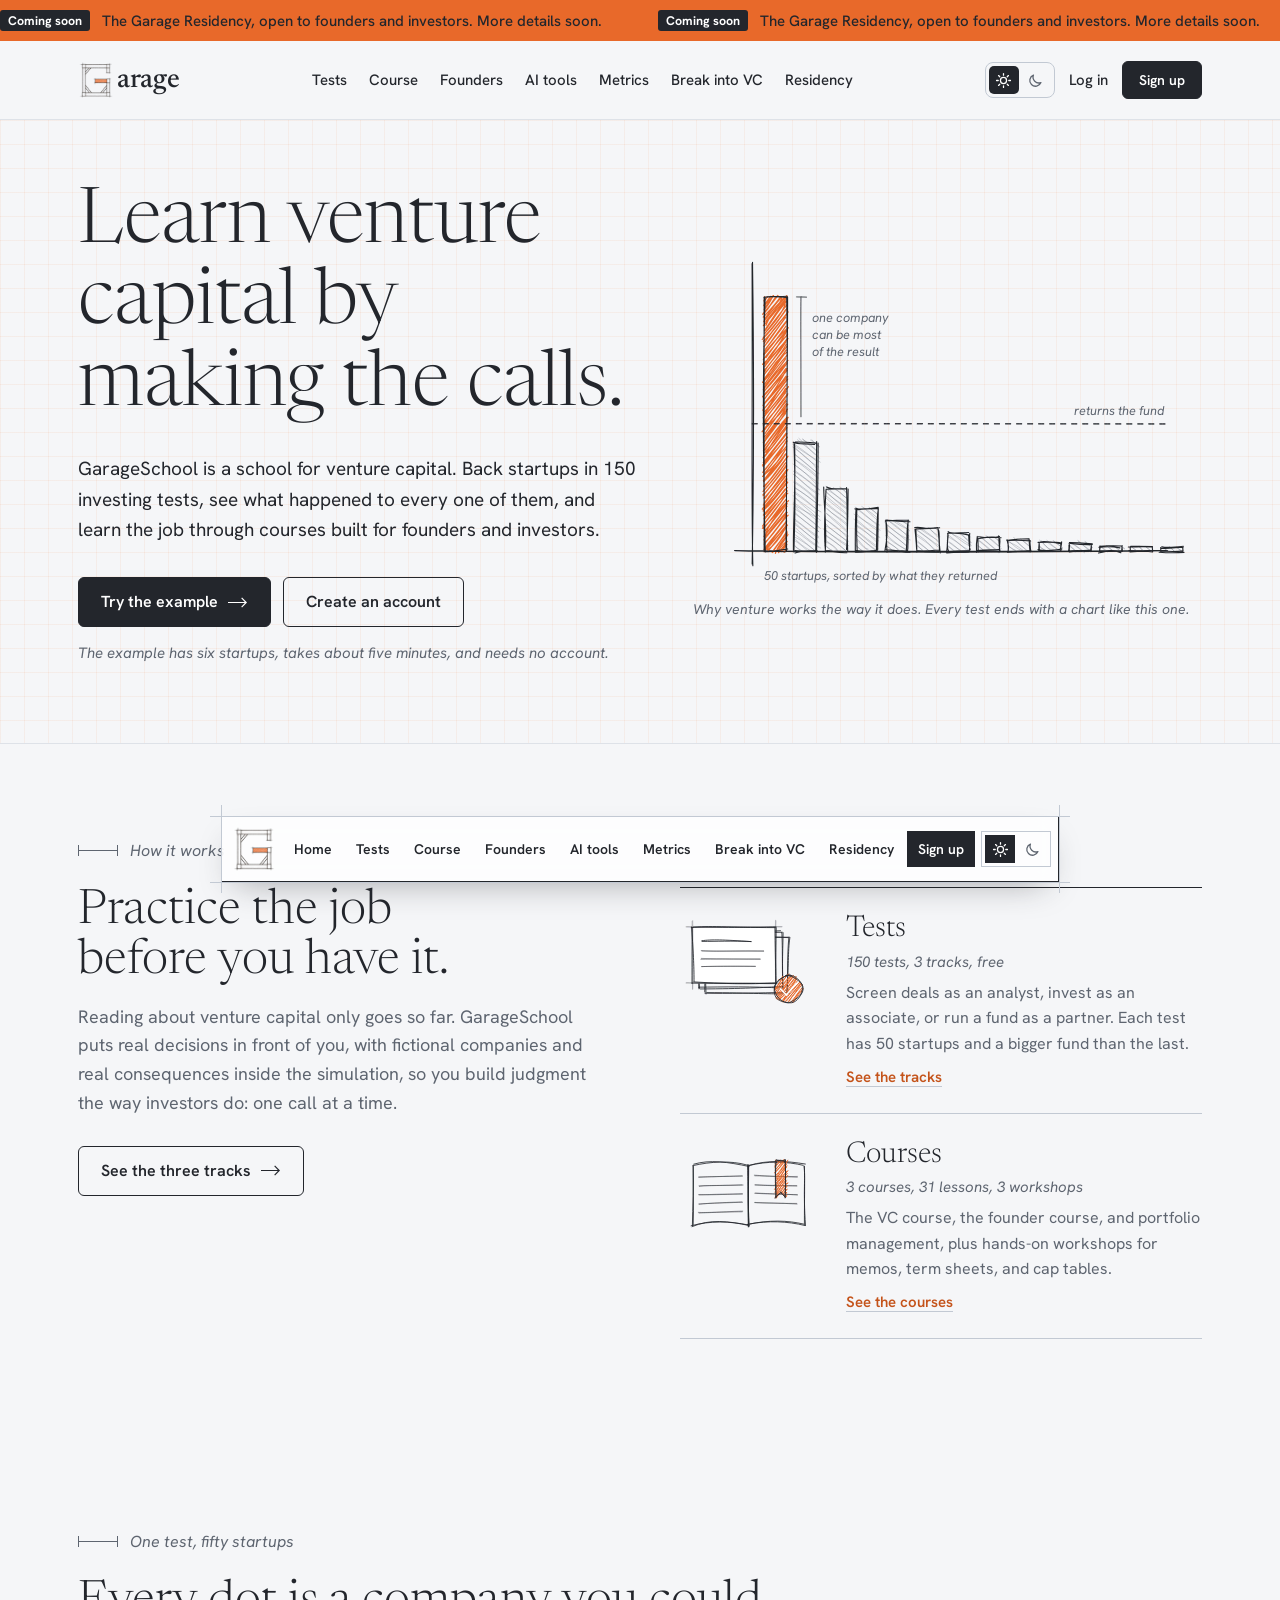
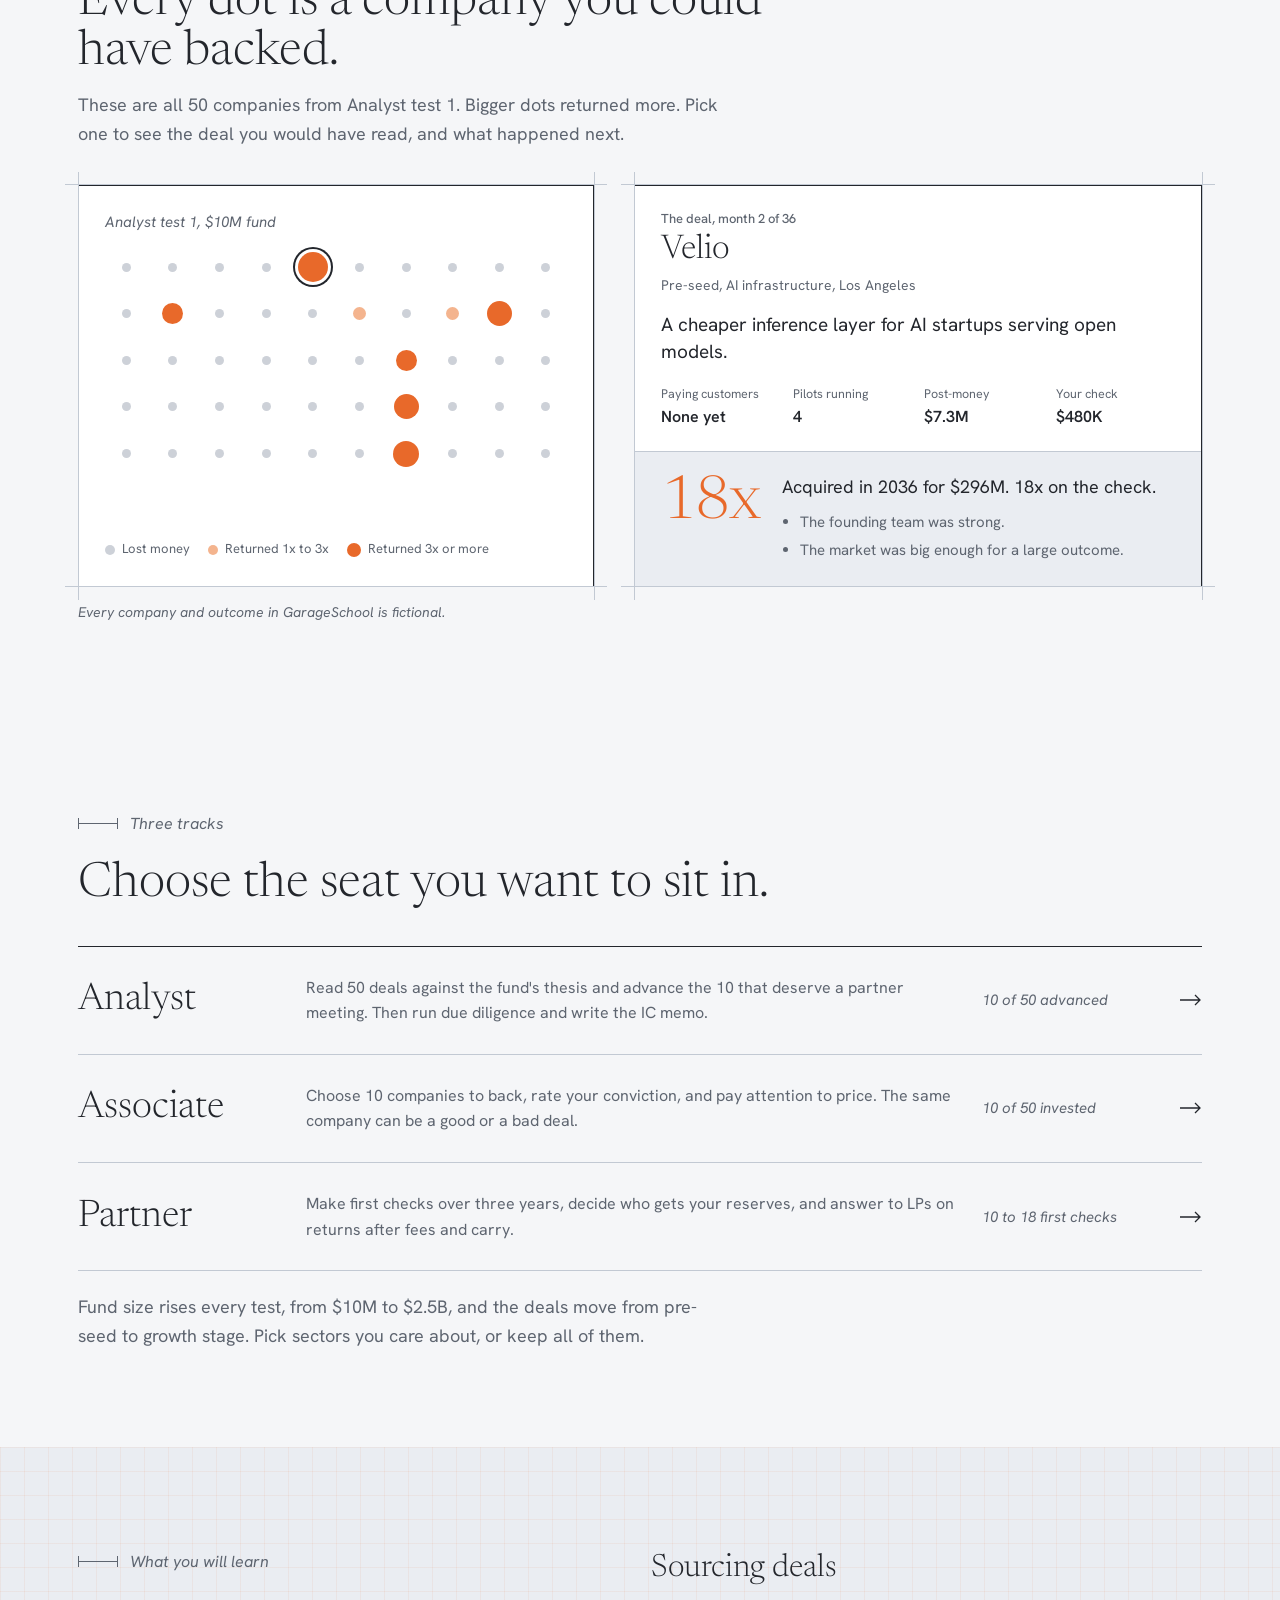
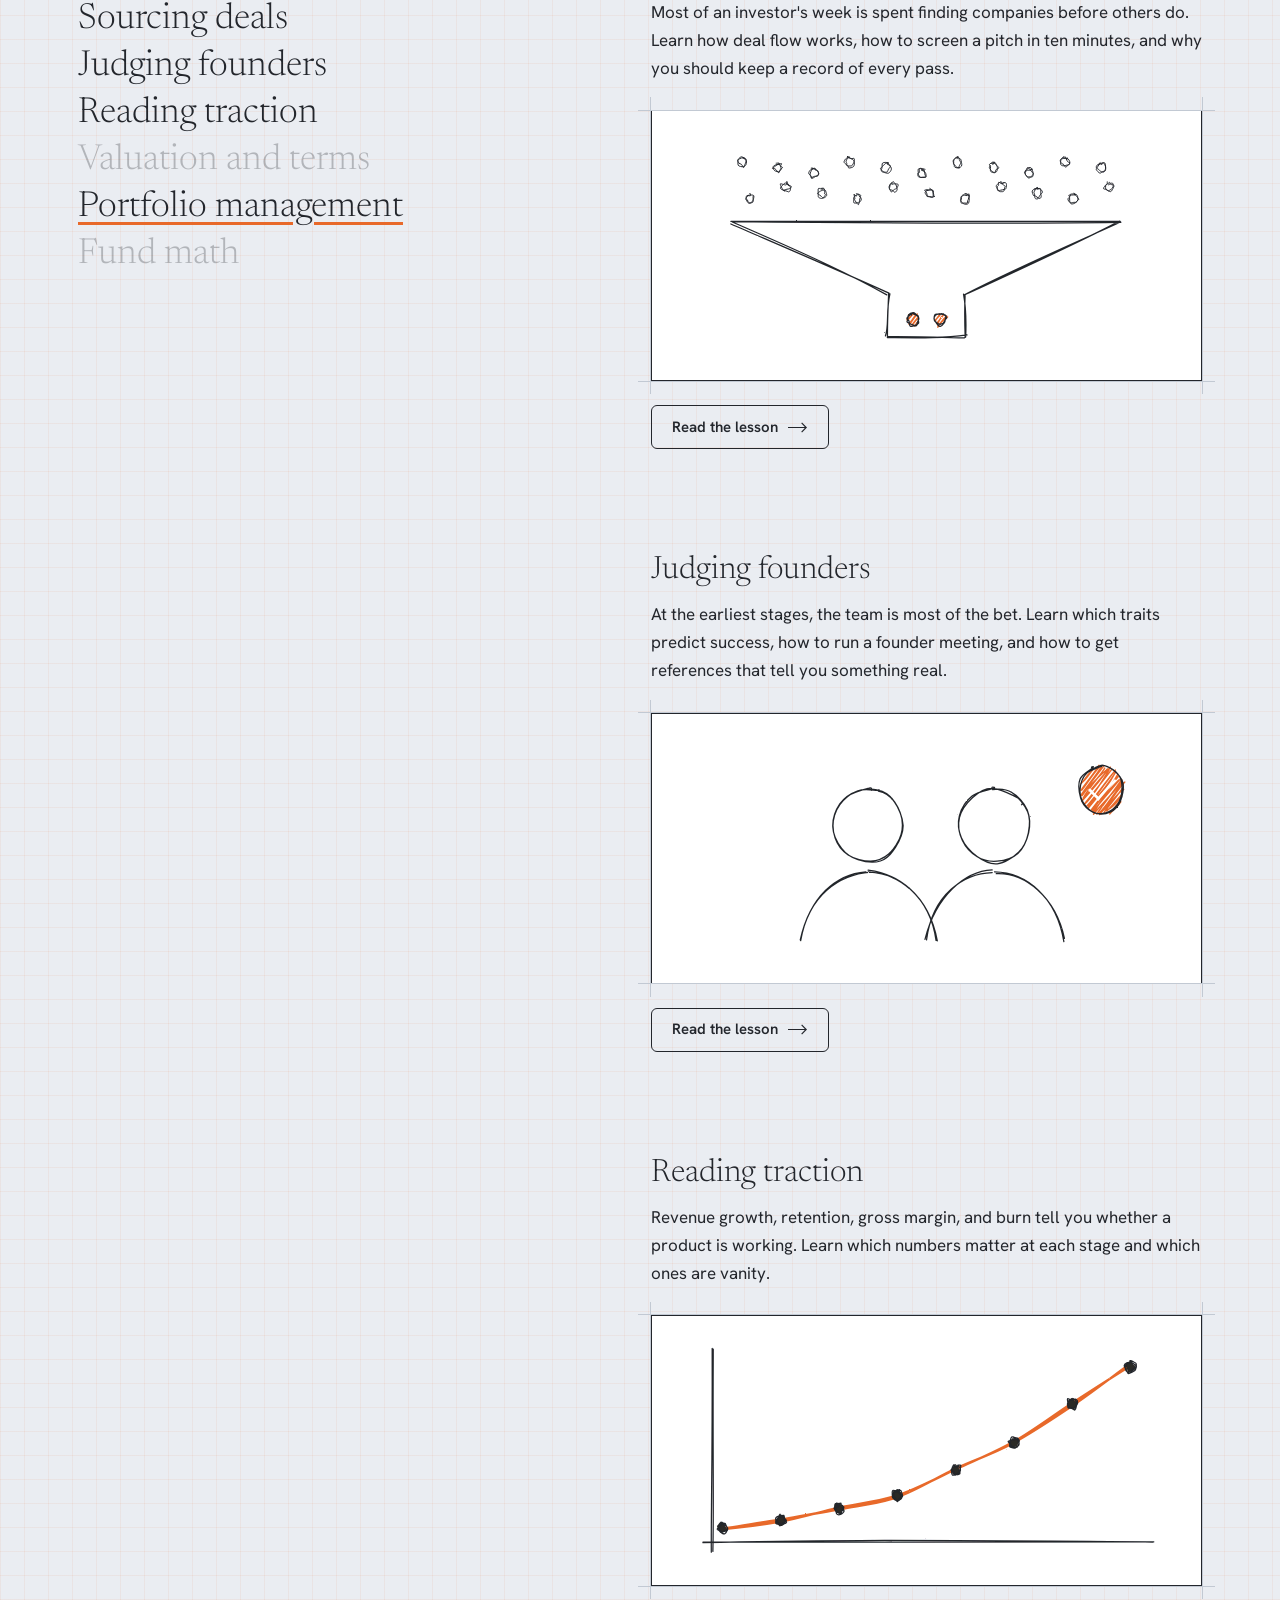
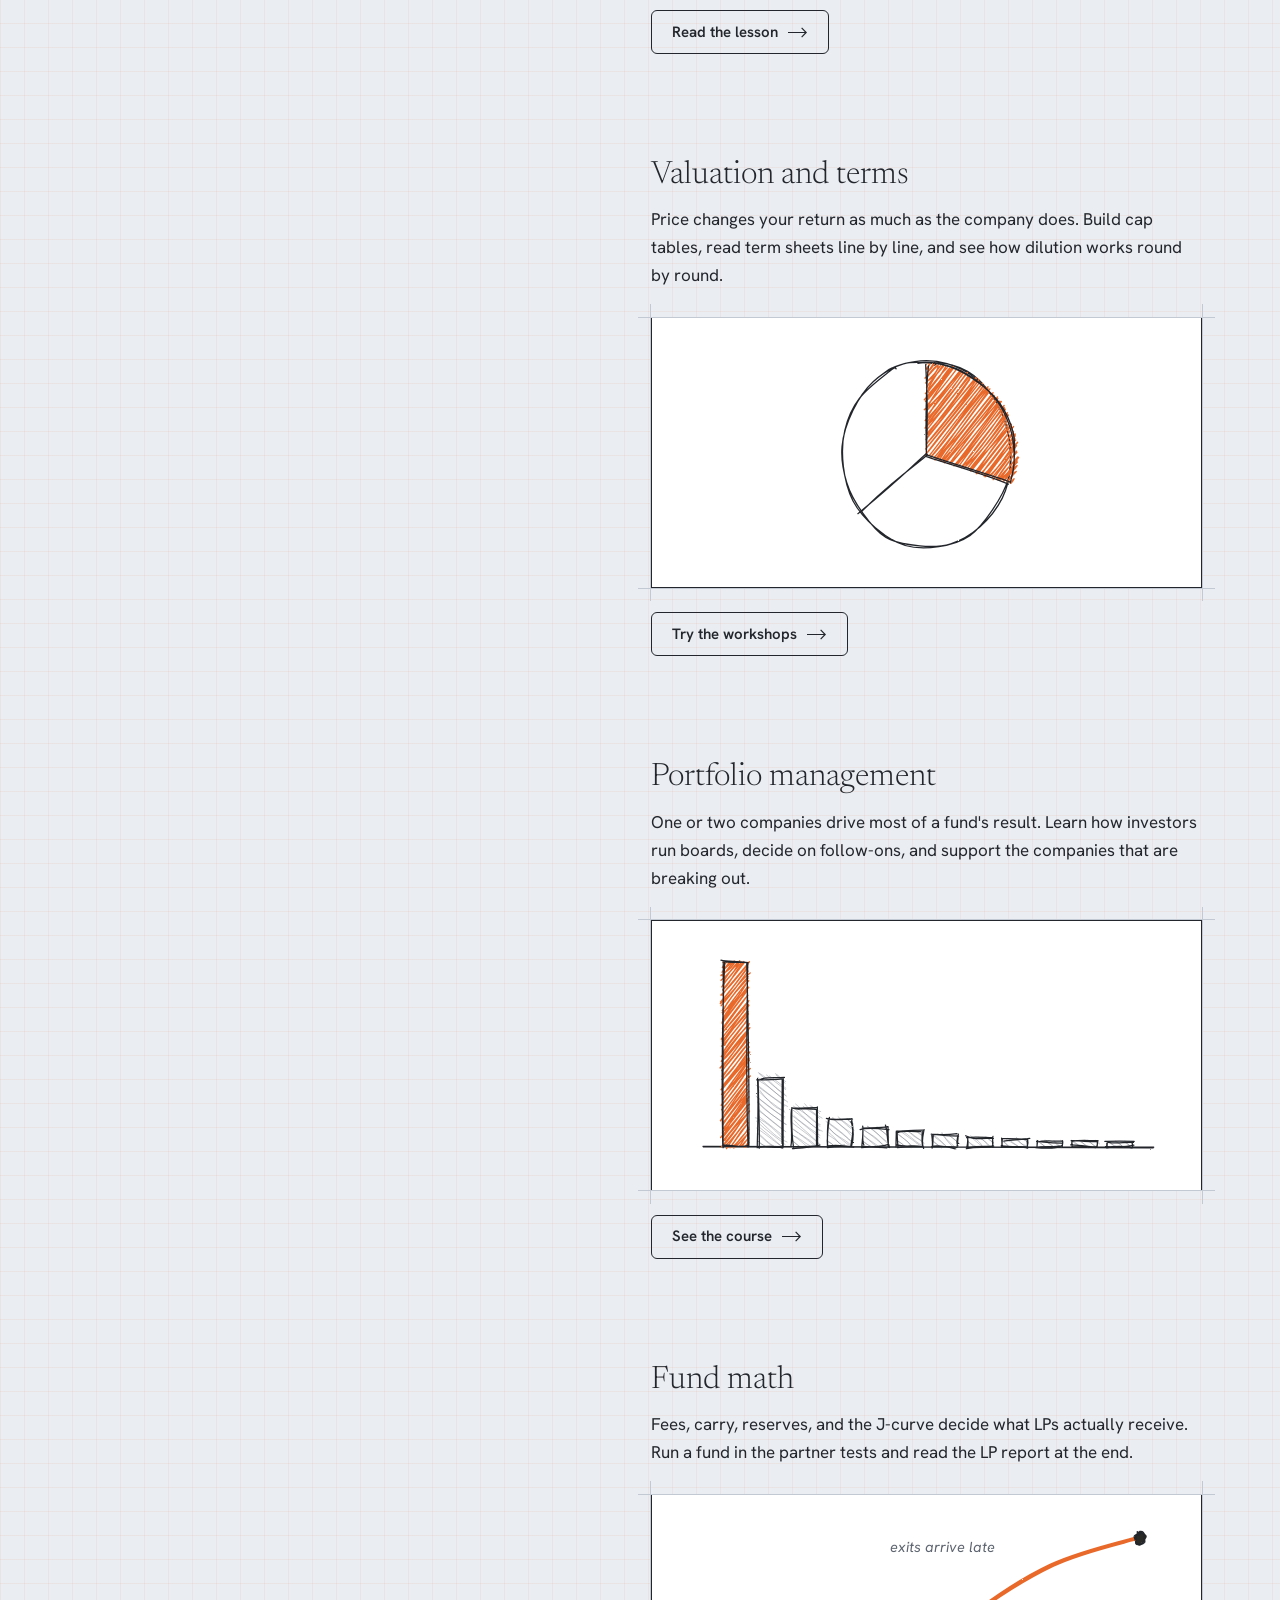
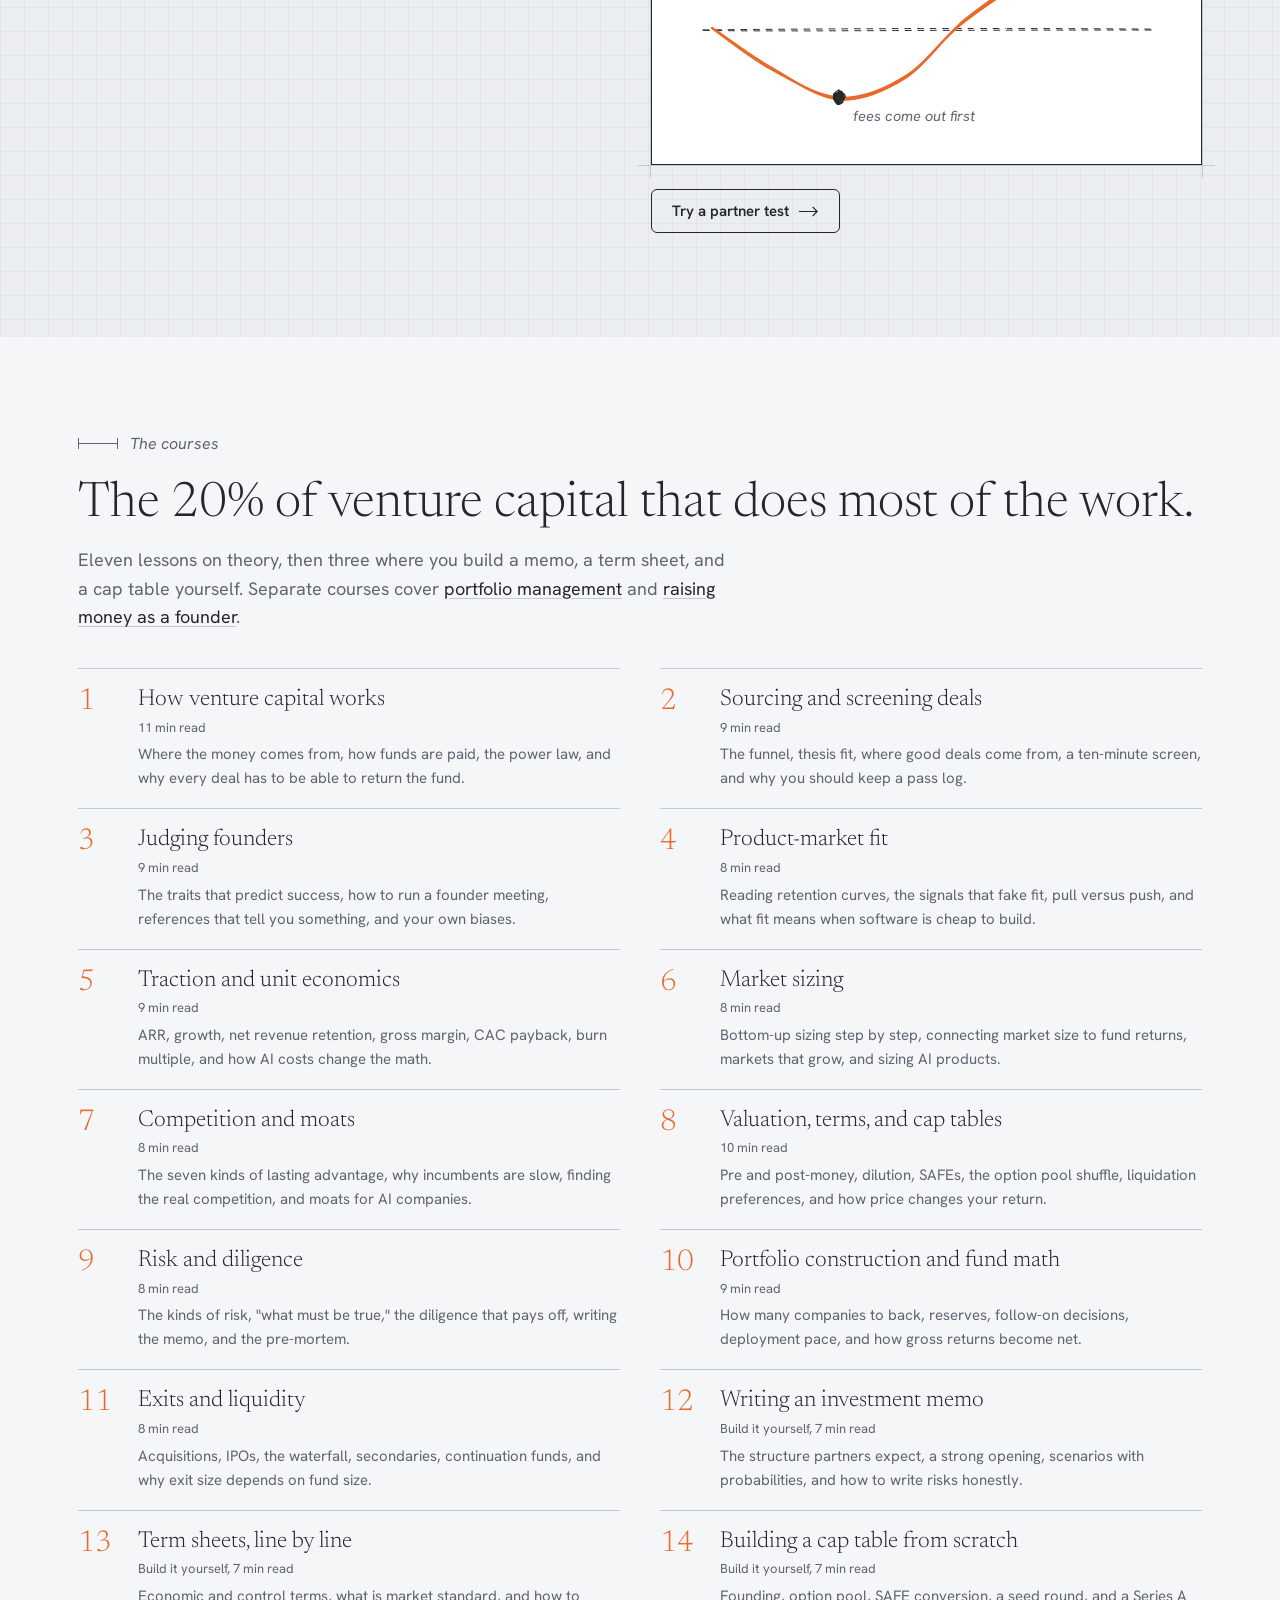
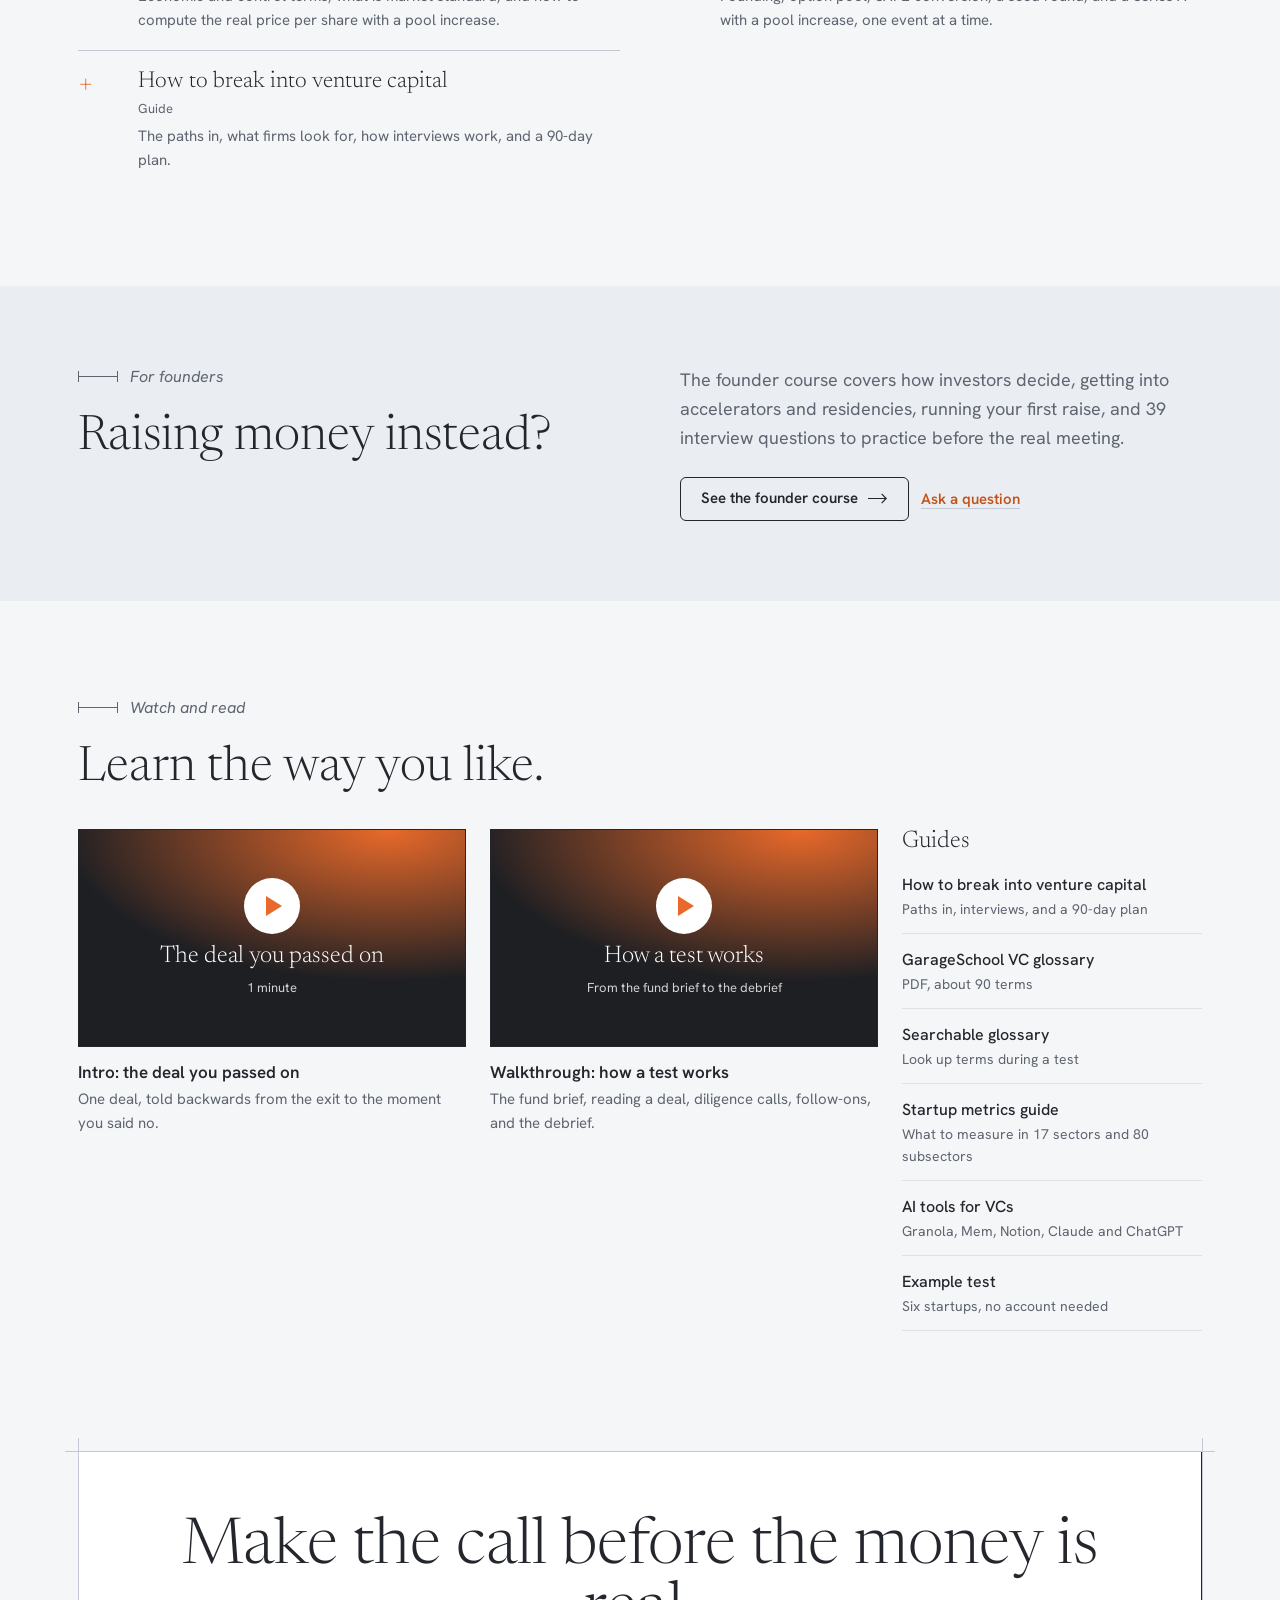
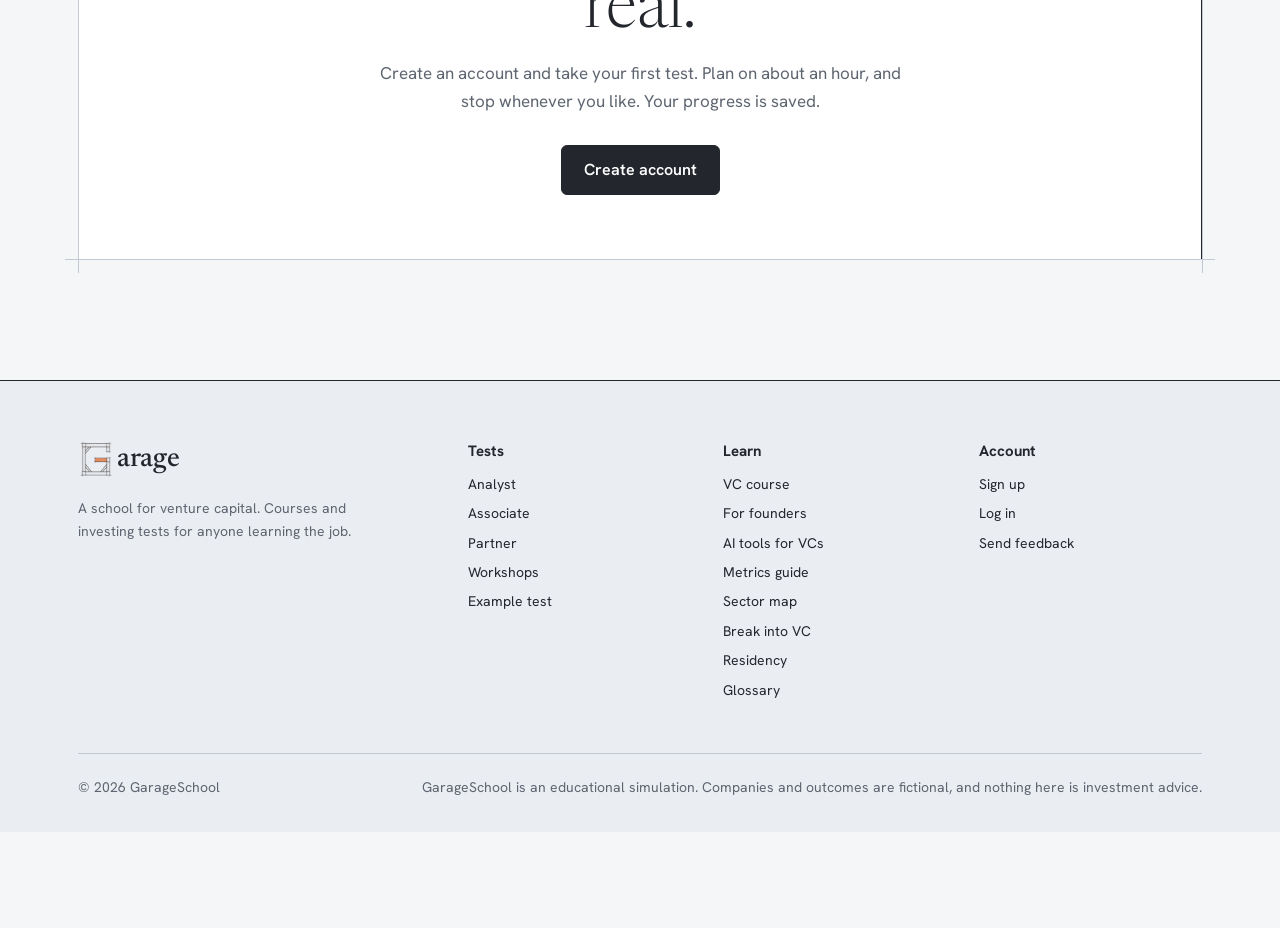
==== commit 5530ad4f: "Logo wordmark reads Garage Co-Authored-By: Claude Opus 5.5 <noreply@anthropic.com>" ====
--- a/index.html
+++ b/index.html
@@ -25,7 +25,7 @@
 <a class="marquee" href="residency.html" aria-label="Coming soon: the Garage Residency, open to founders and investors. More details soon."><span class="mq-track" aria-hidden="true"><span class="mq-item"><span class="res-tag">Coming soon</span> The Garage Residency, open to founders and investors. More details soon.</span><span class="mq-item"><span class="res-tag">Coming soon</span> The Garage Residency, open to founders and investors. More details soon.</span><span class="mq-item"><span class="res-tag">Coming soon</span> The Garage Residency, open to founders and investors. More details soon.</span><span class="mq-item"><span class="res-tag">Coming soon</span> The Garage Residency, open to founders and investors. More details soon.</span></span><span class="mq-track" aria-hidden="true"><span class="mq-item"><span class="res-tag">Coming soon</span> The Garage Residency, open to founders and investors. More details soon.</span><span class="mq-item"><span class="res-tag">Coming soon</span> The Garage Residency, open to founders and investors. More details soon.</span><span class="mq-item"><span class="res-tag">Coming soon</span> The Garage Residency, open to founders and investors. More details soon.</span><span class="mq-item"><span class="res-tag">Coming soon</span> The Garage Residency, open to founders and investors. More details soon.</span></span></a>
 <header class="site-head">
   <div class="head-bar">
-    <a class="logo" href="index.html" aria-label="garageschool, home"><img class="brand-mark" src="assets/img/g-mark-96.png" alt="" width="96" height="96">arageschool</a>
+    <a class="logo" href="index.html" aria-label="Garage, home"><img class="brand-mark" src="assets/img/g-mark-96.png" alt="" width="96" height="96">arage</a>
     <nav class="site-nav" aria-label="Main">
       <a href="#tracks">Tests</a>
       <a href="app.html#/course">Course</a>
@@ -194,7 +194,7 @@
 <footer class="site-foot">
   <div class="wrap">
     <div class="foot-top">
-      <div class="foot-brand"><a class="logo" href="index.html" aria-label="garageschool, home"><img class="brand-mark" src="assets/img/g-mark-96.png" alt="" width="96" height="96">arageschool</a><p>A school for venture capital. Courses and investing tests for anyone learning the job.</p></div>
+      <div class="foot-brand"><a class="logo" href="index.html" aria-label="Garage, home"><img class="brand-mark" src="assets/img/g-mark-96.png" alt="" width="96" height="96">arage</a><p>A school for venture capital. Courses and investing tests for anyone learning the job.</p></div>
       <nav aria-label="Tests"><h2>Tests</h2><ul><li><a href="app.html#/tests/analyst">Analyst</a></li><li><a href="app.html#/tests/associate">Associate</a></li><li><a href="app.html#/tests/partner">Partner</a></li><li><a href="app.html#/workshops">Workshops</a></li><li><a href="app.html#/example">Example test</a></li></ul></nav>
       <nav aria-label="Learn"><h2>Learn</h2><ul><li><a href="app.html#/course">VC course</a></li><li><a href="founders.html">For founders</a></li><li><a href="ai-tools.html">AI tools for VCs</a></li><li><a href="app.html#/metrics">Metrics guide</a></li><li><a href="app.html#/sectors">Sector map</a></li><li><a href="break-into-vc.html">Break into VC</a></li><li><a href="residency.html">Residency</a></li><li><a href="app.html#/glossary">Glossary</a></li></ul></nav>
       <nav aria-label="Account"><h2>Account</h2><ul><li><a href="app.html#/signup">Sign up</a></li><li><a href="app.html#/login">Log in</a></li><li><a href="app.html#/feedback">Send feedback</a></li></ul></nav>
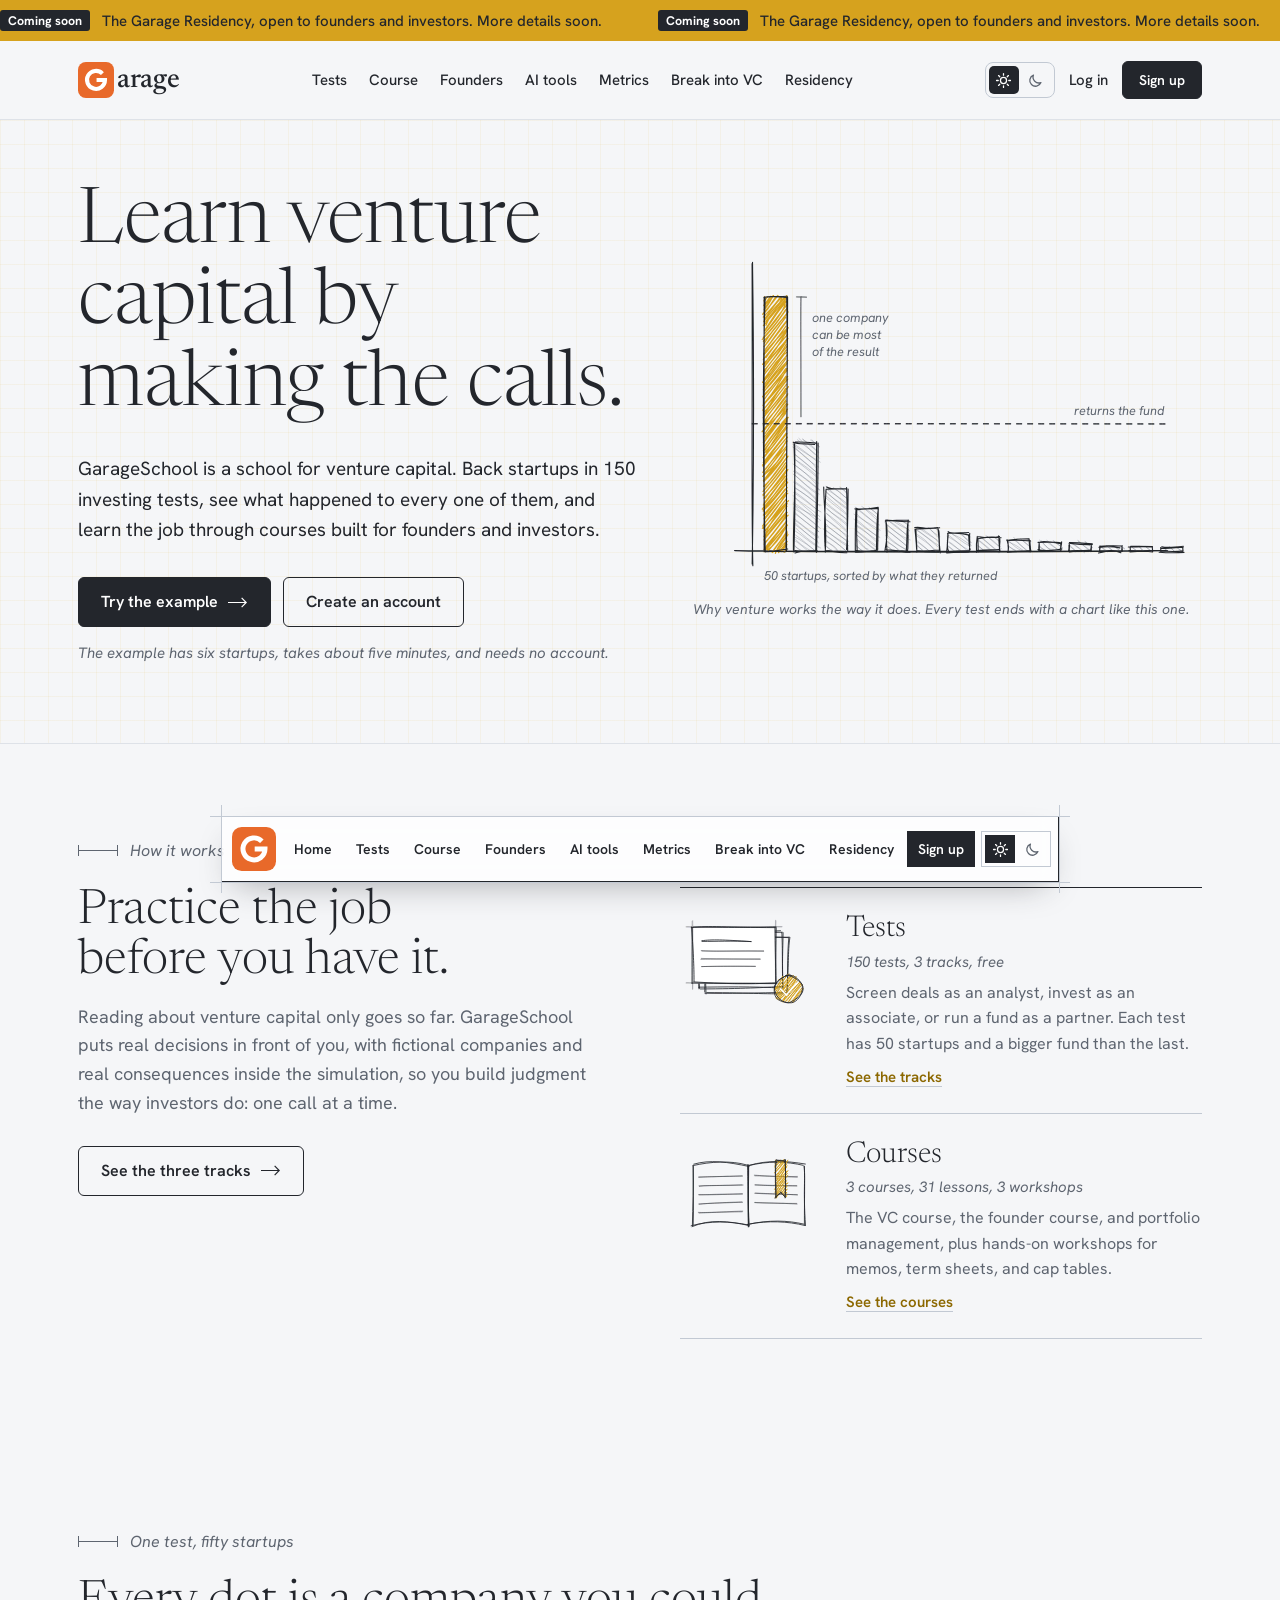
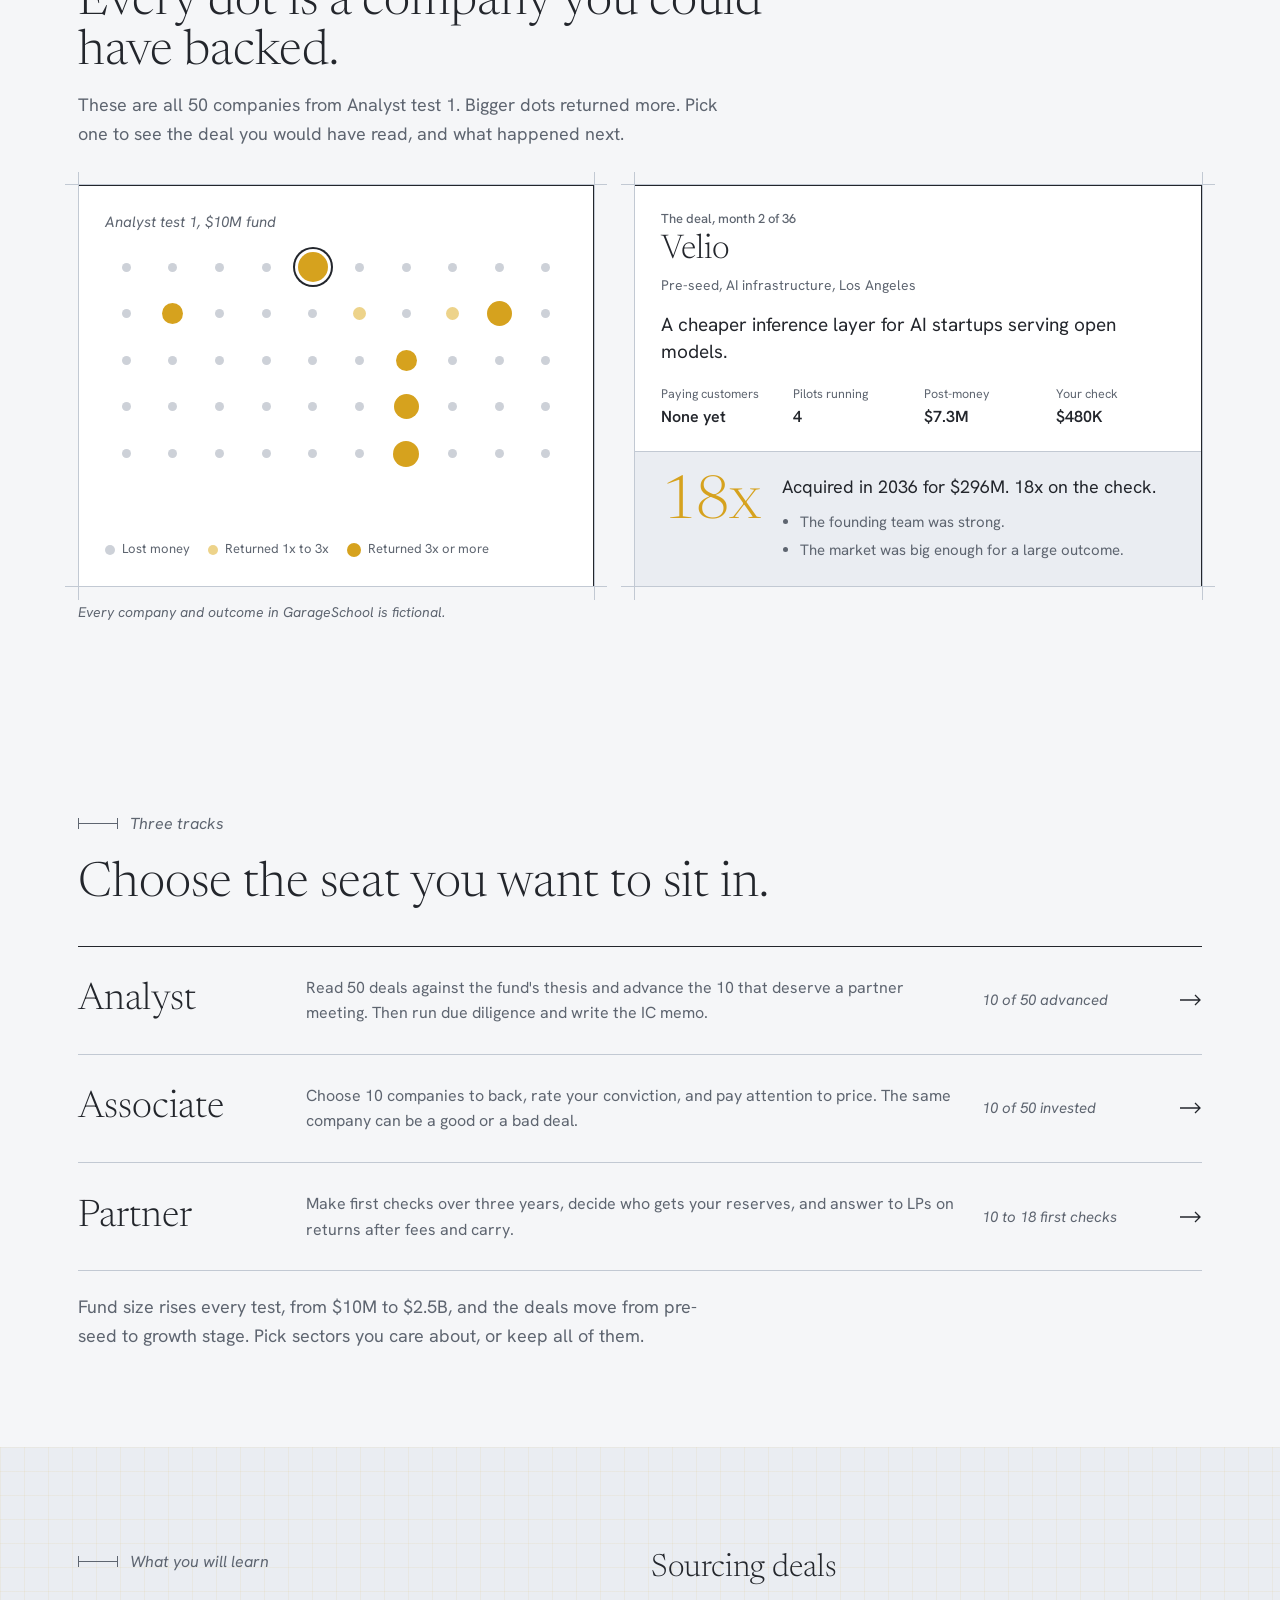
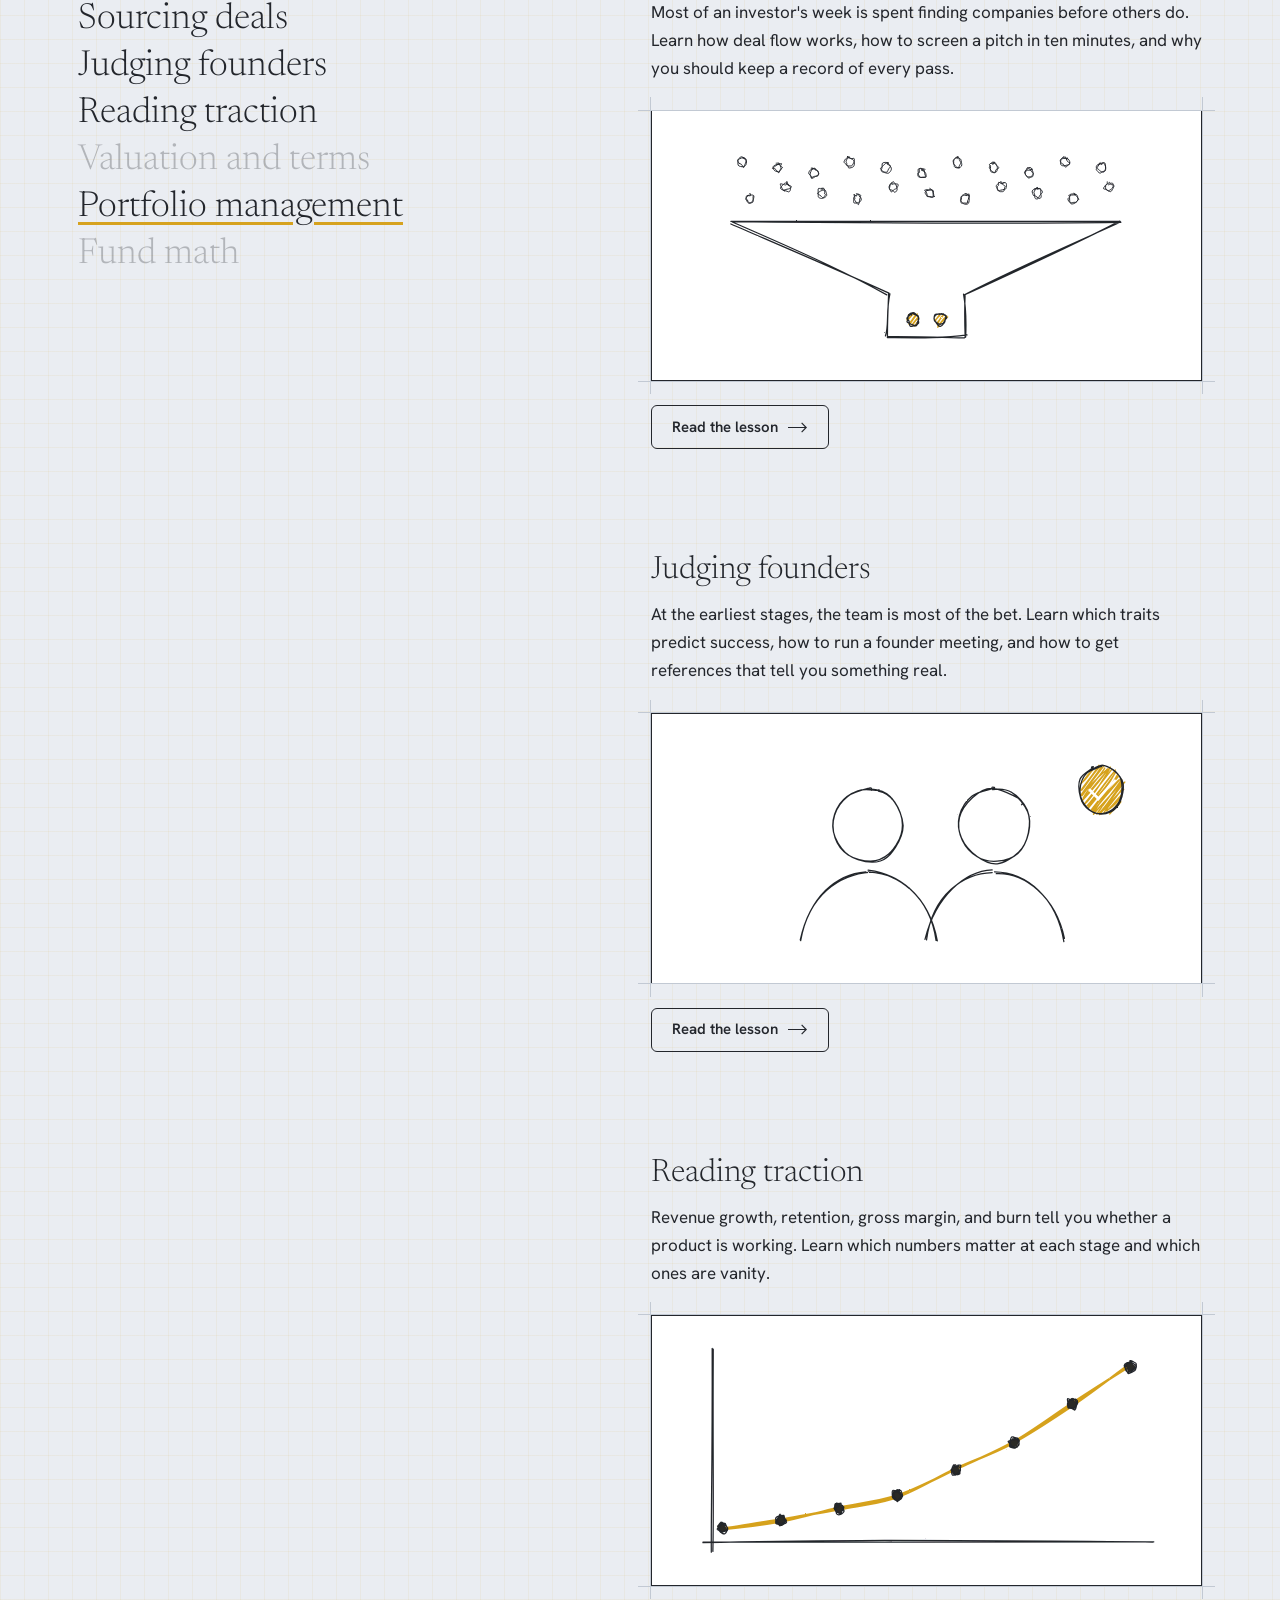
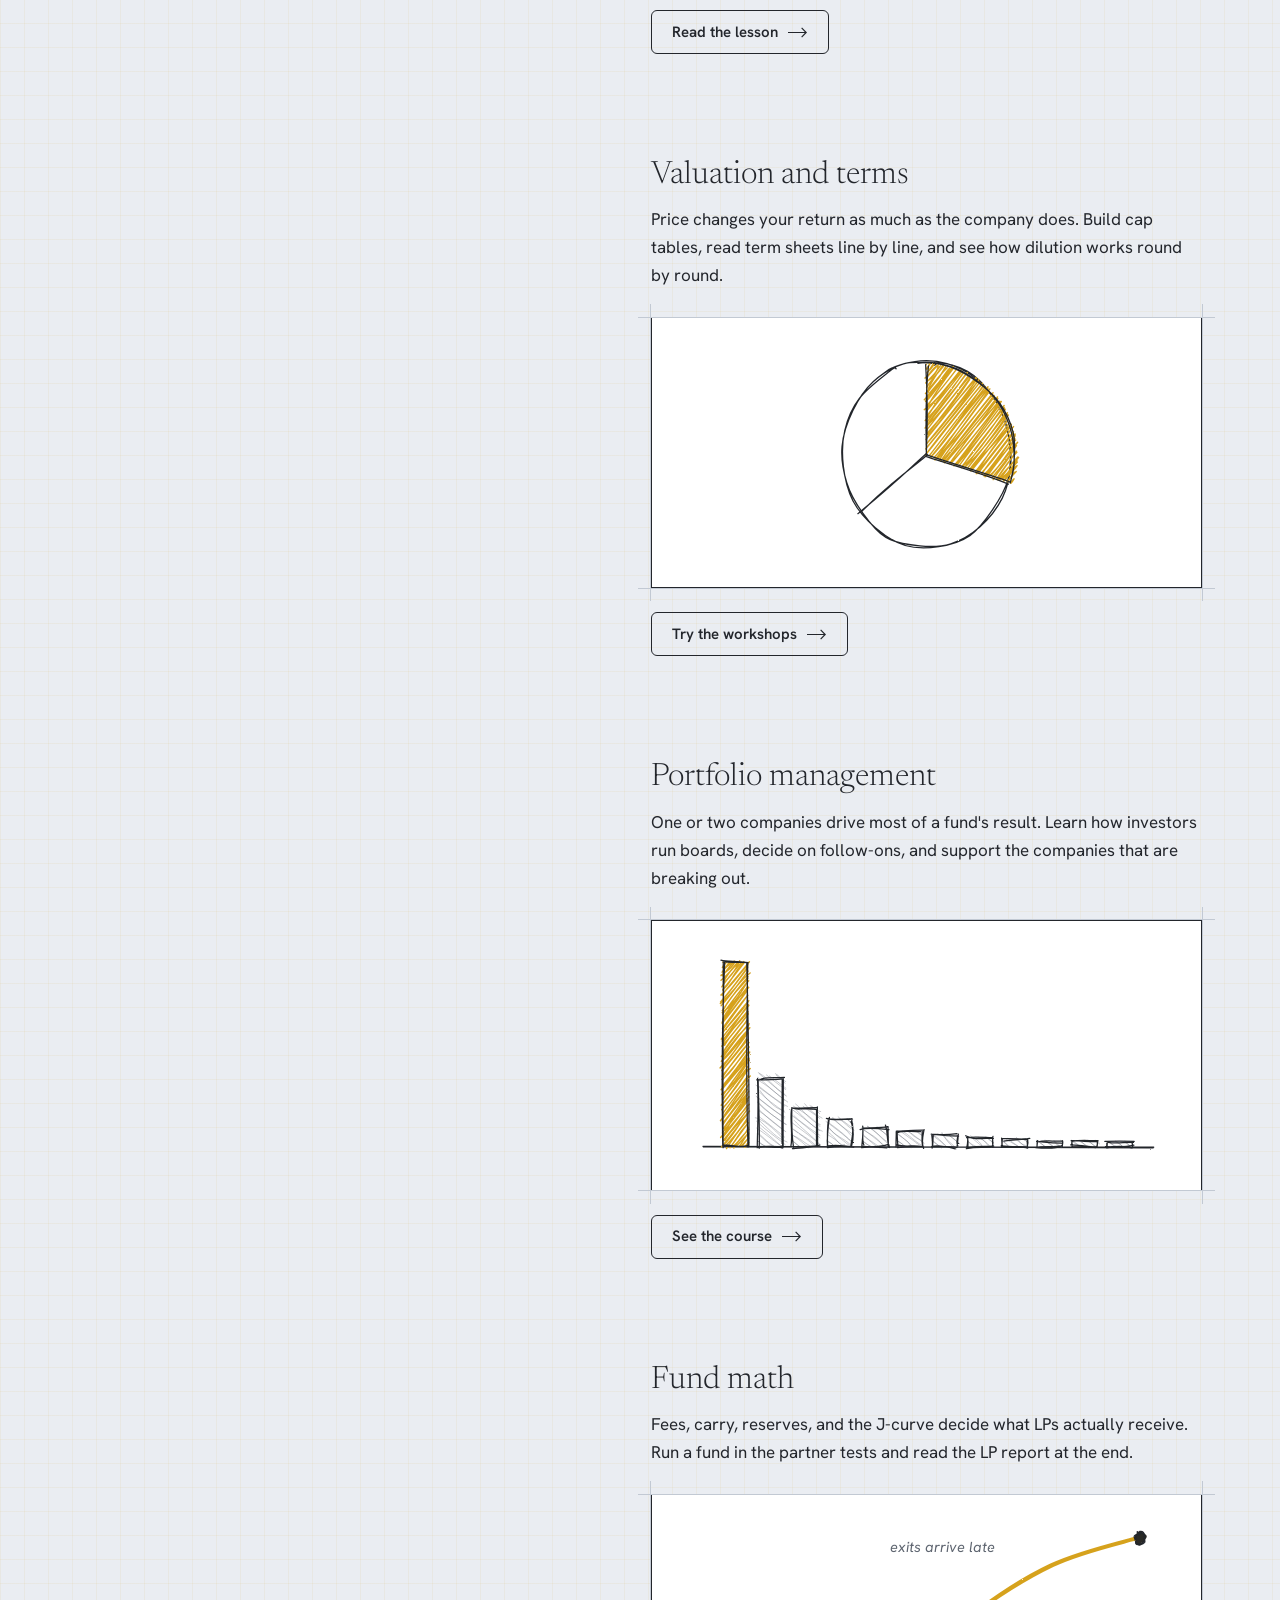
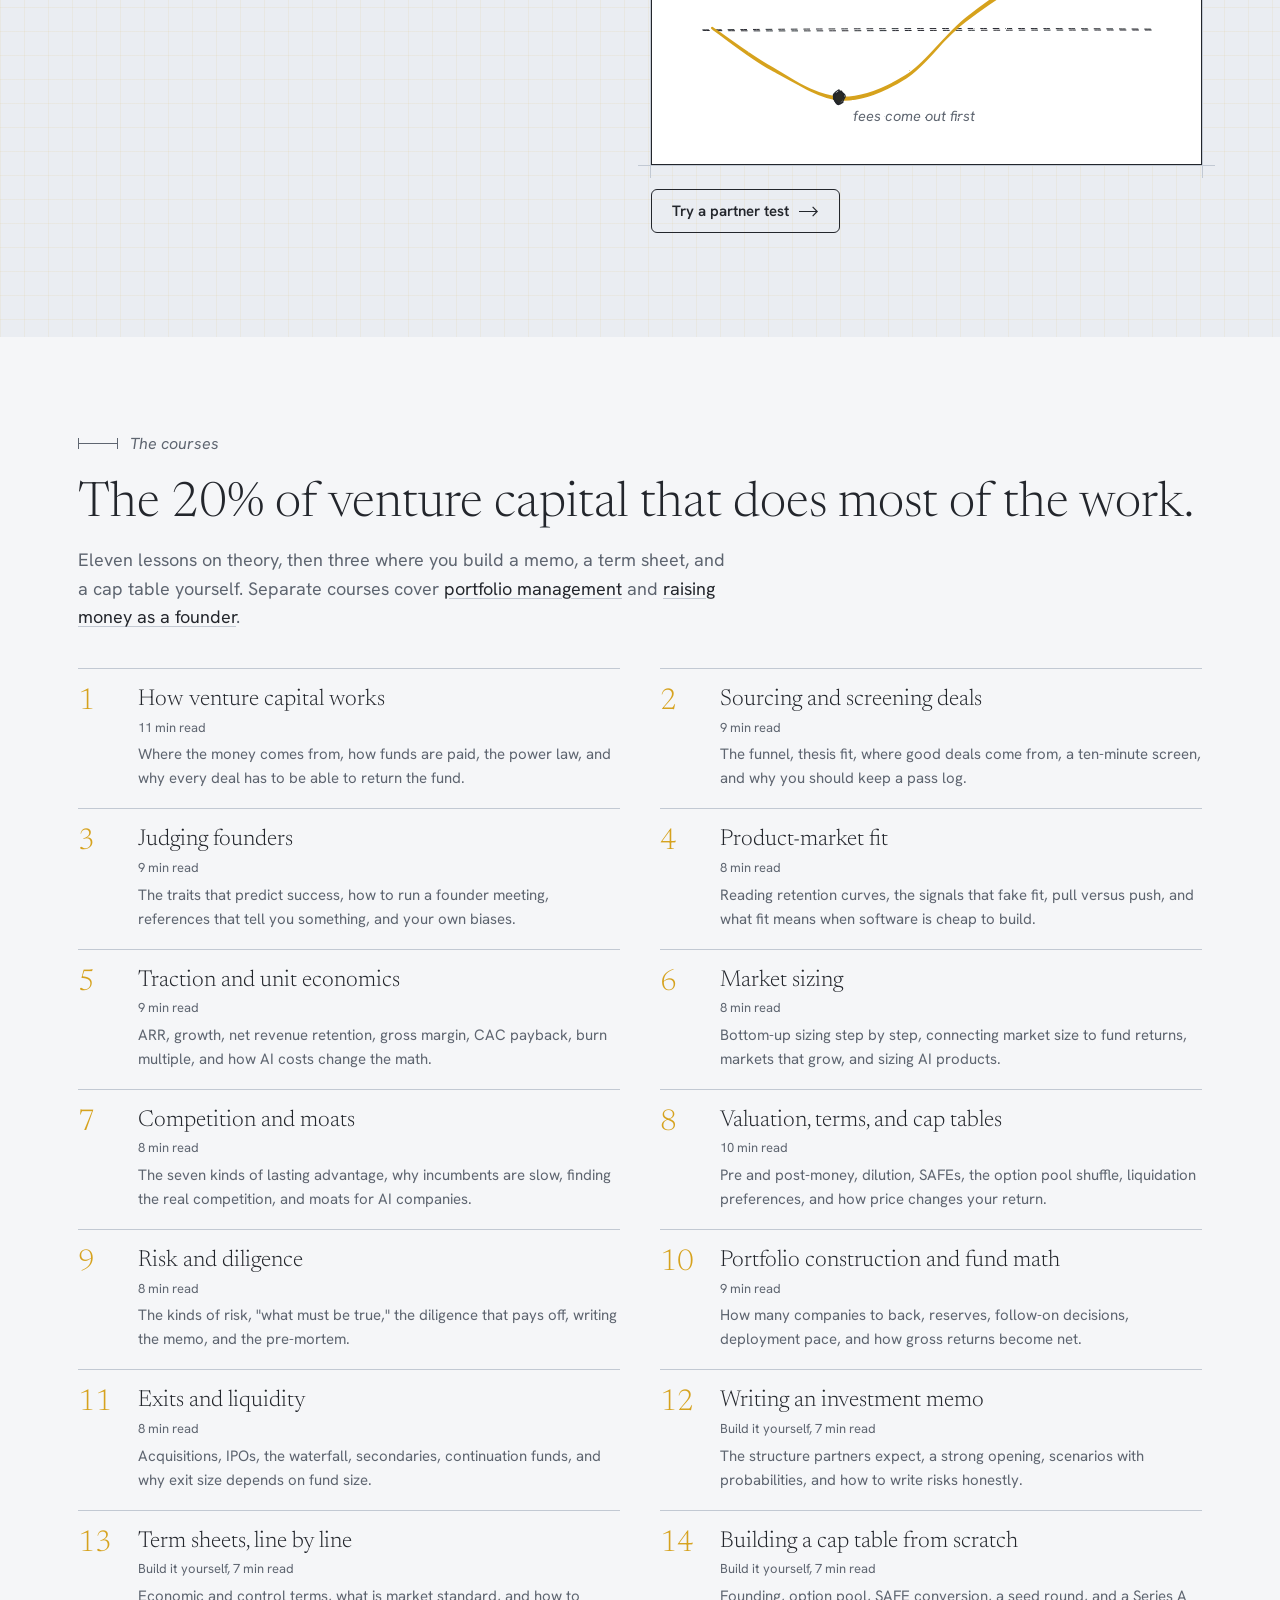
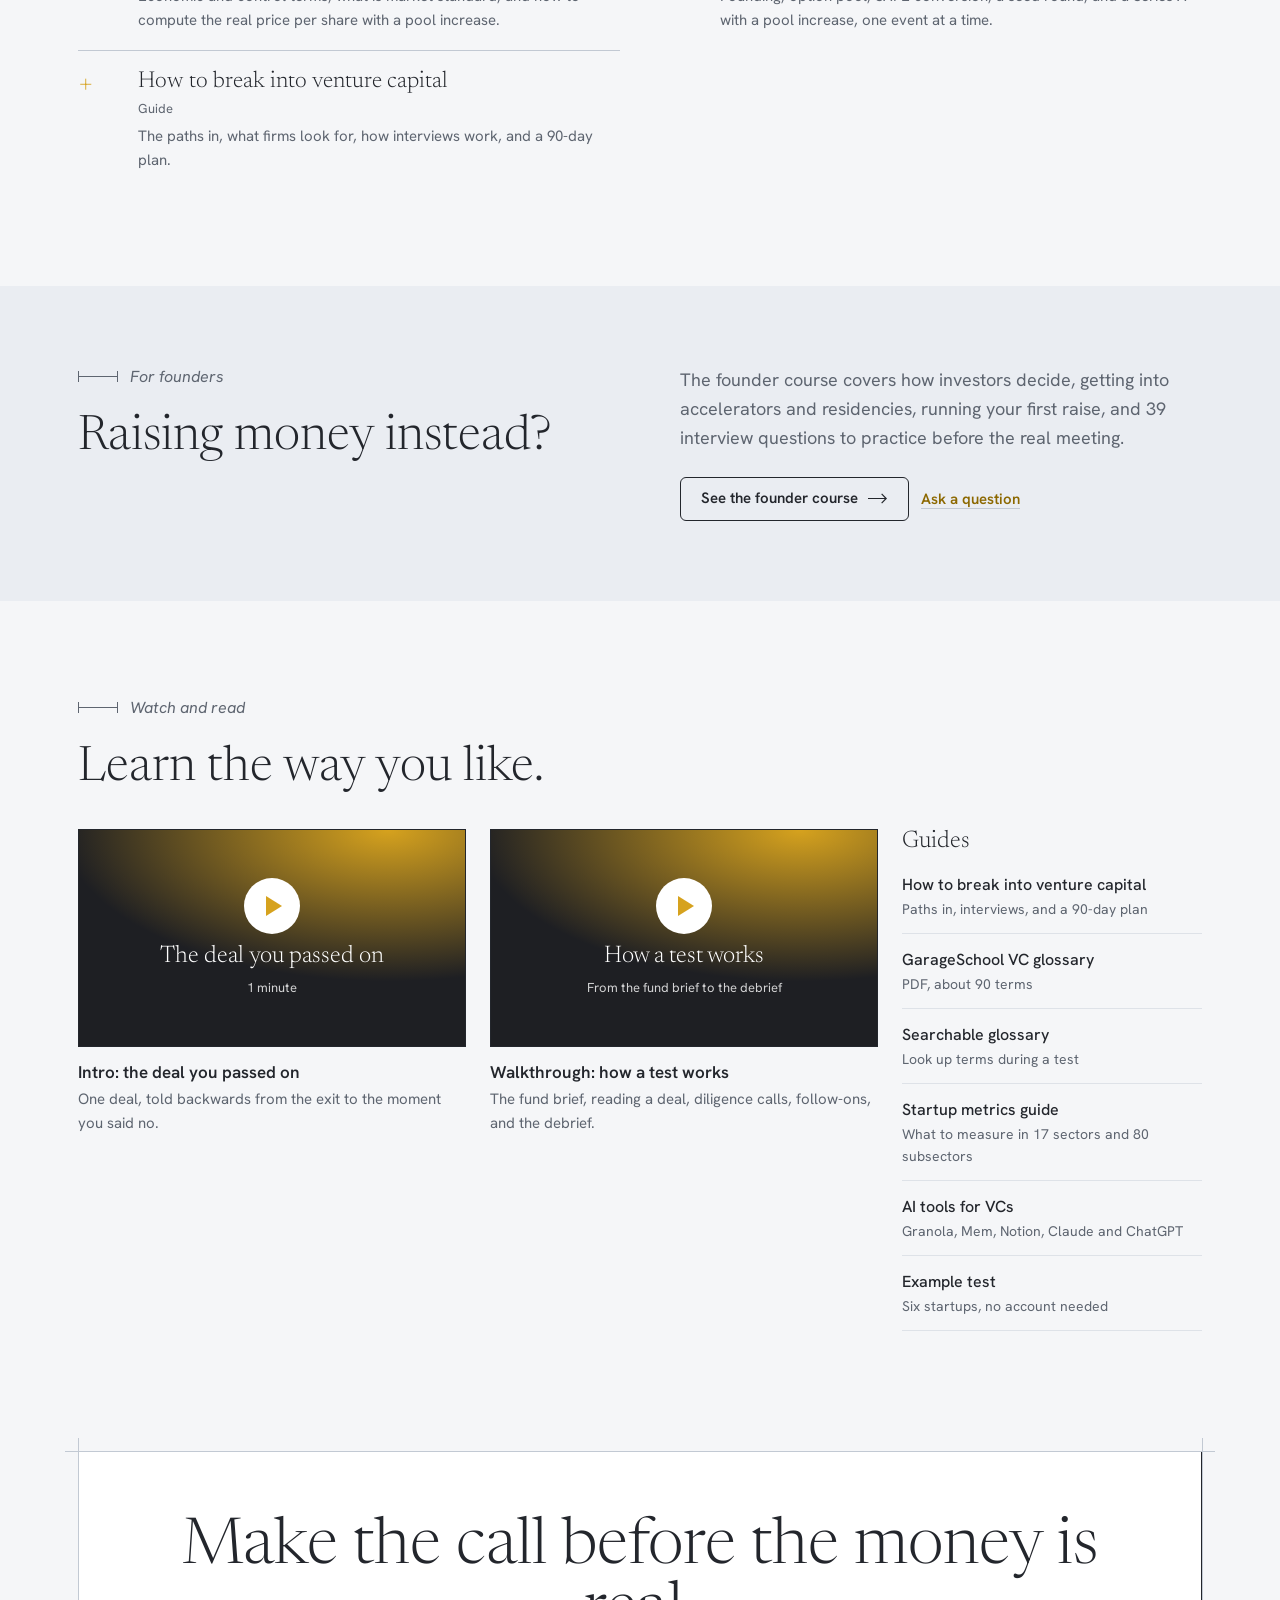
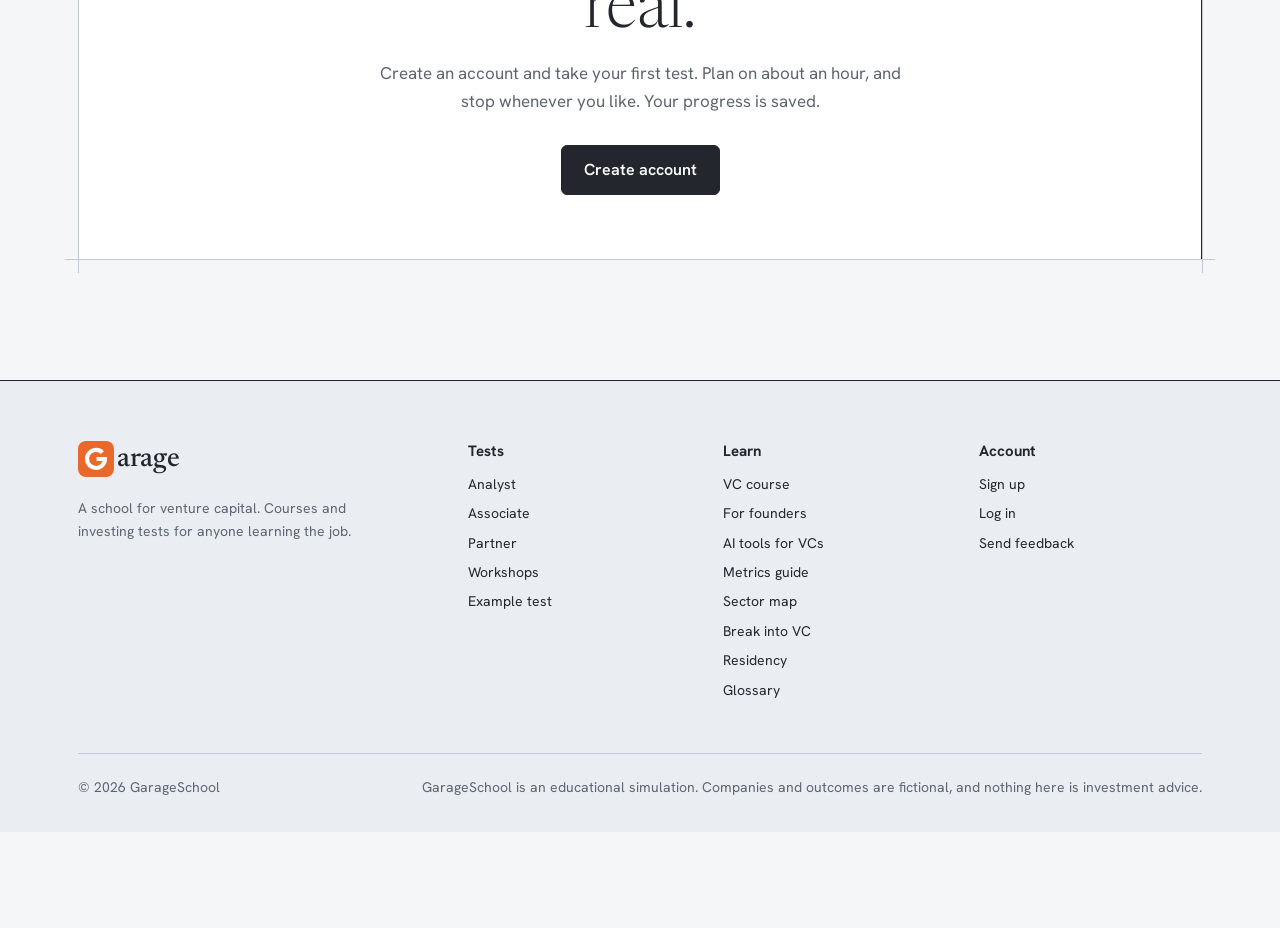
==== commit 240a860b: "Minimal orange G mark, mustard accent Co-Authored-By: Claude Opus 5.5 <noreply@anthropic.com>" ====
--- a/index.html
+++ b/index.html
@@ -9,7 +9,7 @@
 <meta property="og:type" content="website">
 <meta property="og:title" content="GarageSchool: learn venture capital by making the calls">
 <meta property="og:description" content="150 tests across three tracks, 50 startups in each, and a course on the 20% of venture that matters most.">
-<link rel="icon" type="image/png" href="assets/img/favicon.png">
+<link rel="icon" type="image/svg+xml" href="assets/img/g-mark.svg">
 <link rel="preconnect" href="https://fonts.googleapis.com">
 <link rel="preconnect" href="https://fonts.gstatic.com" crossorigin>
 <link rel="stylesheet" href="https://fonts.googleapis.com/css2?family=Newsreader:ital,opsz,wght@0,6..72,300..500;1,6..72,300..400&family=Hanken+Grotesk:ital,wght@0,400..700;1,400..500&display=swap">
@@ -25,7 +25,7 @@
 <a class="marquee" href="residency.html" aria-label="Coming soon: the Garage Residency, open to founders and investors. More details soon."><span class="mq-track" aria-hidden="true"><span class="mq-item"><span class="res-tag">Coming soon</span> The Garage Residency, open to founders and investors. More details soon.</span><span class="mq-item"><span class="res-tag">Coming soon</span> The Garage Residency, open to founders and investors. More details soon.</span><span class="mq-item"><span class="res-tag">Coming soon</span> The Garage Residency, open to founders and investors. More details soon.</span><span class="mq-item"><span class="res-tag">Coming soon</span> The Garage Residency, open to founders and investors. More details soon.</span></span><span class="mq-track" aria-hidden="true"><span class="mq-item"><span class="res-tag">Coming soon</span> The Garage Residency, open to founders and investors. More details soon.</span><span class="mq-item"><span class="res-tag">Coming soon</span> The Garage Residency, open to founders and investors. More details soon.</span><span class="mq-item"><span class="res-tag">Coming soon</span> The Garage Residency, open to founders and investors. More details soon.</span><span class="mq-item"><span class="res-tag">Coming soon</span> The Garage Residency, open to founders and investors. More details soon.</span></span></a>
 <header class="site-head">
   <div class="head-bar">
-    <a class="logo" href="index.html" aria-label="Garage, home"><img class="brand-mark" src="assets/img/g-mark-96.png" alt="" width="96" height="96">arage</a>
+    <a class="logo" href="index.html" aria-label="Garage, home"><img class="brand-mark" src="assets/img/g-mark.svg" alt="" width="32" height="32">arage</a>
     <nav class="site-nav" aria-label="Main">
       <a href="#tracks">Tests</a>
       <a href="app.html#/course">Course</a>
@@ -61,7 +61,7 @@
         </div>
         <p class="hero-note">The example has six startups, takes about five minutes, and needs no account.</p>
       </div>
-      <figure class="hero-art"><svg class="pencil" viewBox="0 0 600 430" role="img" aria-label="A pencil chart of startup returns: one tall blue bar, then a long tail of small grey bars"><defs><filter id="pencil-hero" x="-2%" y="-2%" width="104%" height="104%"><feTurbulence type="fractalNoise" baseFrequency=".85" numOctaves="1" seed="4" result="n"/><feDisplacementMap in="SourceGraphic" in2="n" scale="1.8"/></filter></defs><g filter="url(#pencil-hero)" stroke-linecap="round" stroke-linejoin="round"><path d="M49.0 379.3 C152.8 381.2, 254.0 381.0, 559.2 379.3 M49.7 379.9 C227.7 381.7, 406.7 381.7, 559.9 379.6" stroke="#2A2926" stroke-width="1.3" fill="none"/><path d="M70.6 397.3 C68.7 324.2, 70.3 253.6, 69.7 40.8 M69.8 395.3 C72.2 263.6, 71.5 132.7, 70.2 39.2" stroke="#2A2926" stroke-width="1.3" fill="none"/><path d="M84.2 79.7 C84.2 79.7, 84.2 79.7, 84.2 79.7 M84.2 79.7 C84.2 79.7, 84.2 79.7, 84.2 79.7 M83.7 84.8 C85.9 83.3, 86.2 81.7, 87.7 80.6 M84.0 85.0 C85.5 82.7, 86.9 81.1, 88.0 80.2 M85.0 89.8 C84.8 88.8, 88.1 86.5, 92.8 80.9 M83.5 90.3 C85.4 87.4, 87.9 84.7, 91.6 79.5 M83.9 95.1 C87.8 91.5, 89.5 89.1, 94.3 78.8 M84.3 93.6 C85.8 91.7, 89.4 87.7, 94.9 78.6 M82.2 100.6 C89.1 92.4, 95.1 85.7, 100.2 78.4 M84.1 98.7 C88.8 95.5, 91.8 87.9, 98.1 79.5 M84.7 106.1 C89.5 99.4, 90.7 96.0, 104.0 80.8 M82.9 103.9 C89.6 96.8, 97.9 88.4, 103.0 80.2 M86.0 109.0 C92.5 100.2, 99.5 94.0, 104.7 81.9 M83.5 109.2 C88.9 102.0, 94.9 93.6, 108.0 80.7 M86.1 113.7 C88.8 105.6, 93.6 97.3, 110.7 78.8 M83.1 114.0 C90.6 105.4, 95.9 98.8, 111.1 80.3 M84.4 120.0 C93.8 106.2, 101.5 92.6, 109.3 85.0 M84.9 120.0 C93.1 108.6, 101.2 94.8, 110.1 85.9 M84.7 123.2 C96.3 110.4, 104.8 100.4, 108.7 89.1 M84.9 123.2 C92.8 112.9, 101.8 100.5, 110.9 89.6 M81.7 130.2 C94.8 117.8, 105.1 101.5, 111.2 93.3 M82.9 128.3 C93.1 117.9, 101.8 106.7, 109.4 95.1 M83.0 132.4 C93.9 122.5, 102.4 109.4, 112.3 97.8 M84.2 134.6 C89.0 126.8, 95.9 116.7, 110.3 100.9 M85.6 136.7 C93.1 124.9, 101.1 116.1, 107.9 106.1 M83.8 138.8 C93.1 128.8, 99.2 117.1, 109.3 104.3 M85.9 141.2 C92.1 134.5, 98.9 122.3, 109.9 108.9 M84.8 143.6 C89.8 135.5, 97.9 127.2, 111.2 108.1 M83.4 147.6 C93.9 134.8, 104.5 122.8, 112.5 116.6 M83.5 148.4 C90.2 141.6, 95.7 133.9, 109.7 114.7 M86.1 151.6 C95.3 140.0, 103.3 126.2, 110.6 119.8 M83.0 153.9 C89.1 145.6, 94.8 139.7, 111.1 120.0 M82.1 159.6 C95.1 149.4, 101.1 135.7, 109.7 122.4 M84.6 159.1 C92.5 145.9, 102.4 135.0, 111.5 124.5 M85.5 160.8 C90.6 152.2, 98.3 145.1, 112.0 129.2 M84.8 162.1 C91.7 151.6, 100.9 143.2, 110.2 130.4 M84.6 168.2 C89.2 157.9, 99.0 151.3, 109.7 133.0 M83.5 167.3 C89.9 161.3, 94.2 154.3, 109.2 133.3 M85.2 170.1 C91.0 162.0, 101.6 151.7, 109.9 136.3 M83.2 172.7 C91.4 162.2, 98.5 153.2, 111.2 138.2 M85.7 176.7 C90.7 166.9, 100.1 152.4, 110.4 145.7 M84.0 177.2 C89.4 169.0, 97.2 160.4, 110.1 142.7 M82.1 180.8 C91.0 173.2, 97.9 160.5, 108.7 146.5 M84.5 183.0 C92.0 171.5, 101.5 159.5, 111.1 148.8 M83.0 189.6 C91.7 177.7, 97.7 169.4, 112.0 155.0 M83.6 187.3 C92.4 174.4, 101.4 164.4, 109.2 153.1 M84.0 191.6 C91.5 180.7, 101.5 171.0, 108.7 158.6 M84.0 191.2 C92.7 182.1, 100.7 172.6, 111.1 158.2 M82.1 198.0 C89.7 187.0, 97.5 184.4, 109.5 164.8 M84.1 196.5 C93.5 185.7, 102.2 173.2, 111.1 164.5 M86.3 203.2 C95.8 191.3, 105.8 174.4, 110.5 165.4 M84.5 200.4 C91.3 190.4, 99.5 180.6, 110.9 166.8 M82.6 208.0 C92.1 197.0, 97.5 192.9, 111.7 174.0 M84.4 205.4 C91.0 196.6, 100.2 187.3, 109.8 173.5 M82.4 213.7 C91.8 203.4, 96.5 196.6, 111.7 177.1 M84.0 212.0 C90.6 204.0, 95.5 197.5, 110.8 177.6 M84.8 215.1 C91.7 210.1, 94.4 197.7, 108.2 181.1 M85.0 217.5 C94.5 203.0, 104.5 190.6, 110.3 183.3 M84.0 220.8 C95.5 206.5, 104.2 197.9, 112.6 186.0 M82.9 222.6 C93.8 208.7, 105.8 195.4, 109.1 188.1 M84.1 228.0 C89.4 214.5, 100.7 208.1, 109.8 191.5 M84.4 226.6 C88.6 220.0, 93.9 211.7, 108.9 193.7 M83.1 231.8 C93.7 221.2, 97.8 210.7, 111.8 194.6 M83.1 230.0 C90.8 222.6, 97.3 215.6, 111.3 196.1 M84.8 236.8 C93.7 224.1, 102.3 212.0, 109.8 203.4 M84.0 235.8 C90.3 228.9, 96.1 221.7, 109.6 201.7 M81.6 239.1 C90.5 229.1, 100.4 222.7, 111.8 206.7 M85.1 241.0 C93.0 229.8, 101.5 217.8, 110.0 206.1 M85.4 246.8 C94.3 237.1, 101.9 222.7, 109.0 212.1 M84.6 244.9 C93.8 234.2, 100.6 222.8, 111.4 212.6 M83.0 251.8 C93.9 239.3, 102.2 226.8, 110.5 214.7 M83.6 251.9 C93.4 238.7, 104.0 223.6, 109.1 217.9 M84.4 256.9 C93.3 243.5, 105.6 229.2, 112.2 222.4 M83.7 256.9 C92.5 244.7, 100.8 233.3, 110.8 222.0 M83.0 261.7 C91.1 252.3, 97.9 240.2, 111.1 225.0 M85.3 260.8 C90.3 250.4, 97.8 242.7, 110.7 226.8 M86.5 264.6 C92.2 253.0, 100.3 242.2, 109.3 229.0 M84.8 263.9 C94.6 252.4, 106.0 238.5, 110.9 231.2 M85.1 267.9 C91.3 259.4, 99.1 249.6, 110.9 234.4 M82.8 269.6 C90.6 261.3, 99.5 250.3, 110.0 234.9 M82.9 275.6 C91.6 264.2, 102.5 250.8, 109.7 241.0 M84.5 275.7 C90.1 268.2, 94.8 260.9, 110.8 241.5 M82.0 278.6 C91.3 268.1, 104.3 255.2, 110.9 245.4 M82.7 279.9 C89.7 272.6, 96.4 262.4, 111.2 245.7 M82.3 287.0 C91.5 274.9, 104.3 261.7, 110.0 250.3 M84.8 284.3 C92.6 274.6, 100.3 262.7, 111.0 250.2 M85.4 287.3 C92.3 279.0, 101.1 267.0, 107.9 254.2 M83.8 289.4 C92.0 278.7, 100.2 268.1, 110.4 256.2 M82.1 291.9 C89.4 285.6, 101.1 276.2, 108.8 260.6 M85.2 294.2 C90.9 286.2, 97.0 278.8, 109.8 259.4 M83.1 297.0 C93.1 285.2, 105.5 272.2, 108.9 265.5 M83.5 298.1 C94.0 287.7, 103.4 275.7, 109.9 265.0 M83.3 303.5 C93.7 295.6, 101.1 282.2, 112.0 268.1 M84.4 304.1 C91.0 296.2, 96.1 288.7, 110.2 269.9 M83.8 307.9 C90.0 300.9, 98.6 291.9, 108.1 277.3 M82.7 309.6 C89.2 302.6, 96.3 293.5, 109.6 275.7 M82.8 314.6 C90.5 304.4, 99.2 294.6, 110.3 278.3 M82.6 313.6 C90.2 305.9, 94.1 300.3, 110.5 279.7 M83.7 317.5 C94.5 306.3, 103.8 296.3, 111.9 283.9 M85.2 317.6 C89.8 310.4, 95.6 304.0, 110.3 284.2 M83.0 325.7 C94.3 311.8, 102.1 300.3, 108.5 291.7 M83.9 323.6 C89.3 317.0, 94.8 307.9, 110.5 290.4 M81.7 330.5 C93.0 316.7, 107.6 300.7, 110.8 295.0 M84.9 328.7 C93.6 316.3, 102.1 305.5, 110.1 293.9 M82.8 331.5 C90.4 327.5, 95.9 318.0, 111.7 298.8 M82.9 332.9 C90.7 322.7, 100.6 311.7, 110.9 298.5 M85.3 336.7 C91.6 329.7, 96.4 323.2, 108.7 306.8 M83.0 337.5 C91.2 327.8, 100.2 318.6, 111.0 305.0 M84.0 341.8 C91.9 332.5, 97.8 321.7, 111.8 311.8 M84.3 342.4 C92.8 333.1, 100.5 320.8, 111.4 309.0 M82.0 350.5 C91.4 337.7, 96.1 331.6, 109.8 313.9 M84.1 347.7 C92.7 337.1, 101.7 325.7, 109.7 313.5 M81.9 353.0 C95.1 342.4, 101.9 329.5, 112.6 320.6 M83.3 353.0 C91.2 344.6, 98.2 333.6, 109.5 319.3 M85.9 358.9 C89.3 350.2, 93.6 342.2, 109.7 324.1 M84.1 357.1 C91.8 347.9, 99.9 337.0, 111.2 324.0 M85.4 362.3 C87.8 355.0, 96.4 348.9, 110.9 327.0 M83.8 362.7 C93.5 350.0, 105.3 337.7, 110.0 327.7 M84.9 365.2 C90.0 356.9, 97.7 348.3, 110.0 334.0 M83.8 366.8 C92.2 356.3, 100.2 346.9, 111.1 334.4 M84.2 370.4 C93.4 363.5, 100.8 349.0, 112.2 337.6 M84.0 372.0 C89.3 364.7, 97.2 356.6, 110.1 337.6 M85.3 377.6 C93.1 367.6, 102.8 354.6, 110.3 345.8 M83.8 378.1 C90.1 368.1, 99.2 359.2, 110.5 344.5 M84.3 380.5 C92.1 369.7, 101.3 361.0, 111.4 349.4 M84.2 380.4 C90.8 373.2, 95.7 367.6, 110.8 348.9 M88.1 378.2 C94.3 374.6, 101.2 367.0, 108.8 353.3 M88.9 379.4 C95.4 372.1, 102.6 361.9, 110.4 351.7 M94.0 381.6 C97.4 375.1, 103.2 369.0, 110.9 356.5 M93.4 381.7 C97.1 374.5, 102.3 368.7, 111.4 358.5 M97.2 382.6 C100.5 373.4, 104.6 368.9, 112.0 360.6 M97.4 380.8 C101.7 374.8, 105.9 370.8, 110.8 362.5 M100.9 381.7 C104.7 377.8, 107.2 374.2, 110.8 368.9 M100.0 380.4 C103.6 375.1, 107.1 369.9, 111.1 368.7 M103.9 379.7 C107.3 379.1, 107.9 374.3, 109.0 371.7 M104.3 380.6 C105.1 378.8, 106.9 378.0, 110.7 372.4 M107.5 381.3 C108.6 380.3, 109.0 379.1, 110.2 377.9 M107.6 380.9 C108.2 380.0, 108.8 379.5, 110.0 377.9" stroke="#E8692A" stroke-width="1.5" fill="none"/><path d="M83.6 80.8 C90.5 78.2, 93.1 80.5, 111.0 79.4 M84.1 80.4 C94.1 79.2, 105.3 80.2, 110.9 80.9 M111.6 80.2 C111.3 186.4, 109.7 295.5, 110.4 380.1 M110.5 80.7 C111.9 144.8, 111.2 209.5, 109.7 379.2 M111.7 377.6 C102.6 378.1, 93.2 381.8, 84.6 380.4 M109.4 380.8 C99.0 380.2, 89.0 379.6, 84.5 380.4 M85.3 381.2 C82.3 264.0, 82.6 152.6, 85.1 81.0 M83.9 380.8 C84.1 297.9, 84.6 215.5, 83.9 80.7" stroke="#2A2926" stroke-width="1.3" fill="none"/><path d="M120.3 380.3 C120.3 380.3, 120.3 380.3, 120.3 380.3 M120.3 380.3 C120.3 380.3, 120.3 380.3, 120.3 380.3 M129.0 379.8 C124.7 378.8, 121.8 375.8, 119.8 373.0 M128.3 380.0 C126.1 378.0, 124.7 377.6, 120.1 374.4 M138.2 379.2 C133.8 376.6, 129.1 374.3, 120.9 366.2 M135.3 379.6 C129.0 374.8, 124.9 370.1, 120.8 368.2 M143.3 378.8 C138.1 374.7, 126.7 366.3, 118.9 362.9 M143.4 379.2 C137.3 374.2, 131.0 368.1, 120.3 360.6 M150.7 376.5 C141.2 369.8, 134.0 365.4, 122.0 353.6 M148.4 375.8 C138.0 370.4, 129.2 361.3, 119.8 355.8 M147.1 368.5 C135.1 362.0, 125.9 351.1, 120.6 346.9 M148.1 370.4 C141.2 364.6, 134.4 358.8, 119.1 347.8 M148.4 364.4 C138.6 359.8, 131.8 350.3, 119.2 343.4 M148.4 362.8 C141.5 359.0, 133.0 352.6, 120.6 342.5 M148.6 357.1 C141.9 352.0, 134.8 348.3, 120.8 334.9 M148.3 357.0 C138.8 350.2, 129.9 342.6, 119.3 335.3 M150.5 353.3 C138.6 342.3, 127.0 335.6, 120.4 327.1 M148.5 352.0 C139.0 344.3, 130.0 336.1, 118.7 329.3 M150.3 343.7 C143.8 337.6, 134.7 335.8, 118.1 324.5 M148.0 345.5 C137.1 336.9, 126.0 326.8, 118.8 323.1 M146.8 341.2 C138.6 332.8, 128.6 326.2, 118.3 314.6 M149.5 339.2 C143.0 333.3, 135.4 327.9, 119.8 317.0 M150.9 333.8 C143.9 330.1, 136.6 322.9, 118.7 310.9 M148.6 332.7 C140.0 326.5, 134.1 319.6, 120.6 310.5 M151.0 326.0 C142.3 323.6, 138.0 315.2, 120.8 306.1 M149.6 326.8 C141.0 319.1, 133.8 314.8, 119.3 304.2 M146.5 320.6 C139.4 313.2, 128.1 304.2, 118.6 298.6 M147.8 320.5 C138.4 310.8, 127.1 302.6, 120.2 298.1 M147.5 313.6 C135.6 306.5, 127.8 295.5, 118.3 289.3 M148.8 312.8 C139.1 306.0, 131.4 301.4, 120.5 290.3 M149.5 307.8 C140.7 303.0, 135.2 294.9, 118.4 285.8 M148.9 307.5 C141.1 300.6, 134.5 295.6, 119.9 284.8 M146.1 301.5 C141.2 297.7, 136.6 289.3, 118.0 277.2 M148.5 300.2 C137.4 291.6, 126.5 283.7, 120.3 278.3 M147.3 292.9 C140.8 285.2, 132.1 279.6, 120.0 271.7 M147.7 294.3 C139.1 286.0, 128.0 279.1, 120.6 272.1 M148.8 288.5 C141.0 284.3, 134.9 277.6, 120.7 266.7 M147.2 288.5 C137.0 278.9, 126.7 271.1, 120.5 266.0 M145.8 282.4 C140.2 275.4, 135.8 269.9, 117.6 257.2 M148.3 280.9 C136.9 274.2, 128.2 265.8, 120.6 258.0 M150.2 275.1 C140.7 268.7, 134.0 266.2, 117.6 254.0 M147.6 275.5 C139.4 268.6, 130.2 260.9, 118.8 253.2 M147.0 267.8 C140.3 265.1, 137.1 258.0, 124.9 247.0 M149.0 270.3 C142.8 262.7, 134.4 258.3, 123.2 248.6 M147.5 264.0 C144.2 259.4, 137.2 255.8, 129.5 248.0 M148.2 263.4 C142.1 256.7, 136.0 252.3, 129.4 248.1 M149.2 257.0 C144.7 253.5, 142.0 250.4, 140.2 248.7 M148.8 256.4 C146.0 254.2, 145.1 253.1, 138.7 249.1" stroke="rgba(42,41,38,.38)" stroke-width="0.6" fill="none"/><path d="M118.2 251.5 C123.7 254.2, 130.8 253.0, 143.6 254.3 M120.6 251.5 C124.8 251.1, 130.9 251.4, 145.0 252.6 M147.6 252.6 C147.6 297.9, 146.3 349.9, 145.8 381.5 M145.9 250.8 C145.4 288.8, 145.7 323.8, 144.8 380.6 M146.6 379.8 C137.0 380.3, 128.8 378.5, 120.4 382.3 M145.4 379.4 C136.8 379.6, 128.4 381.1, 120.4 379.3 M118.5 379.0 C118.0 344.1, 121.2 311.1, 119.9 254.3 M119.0 381.1 C120.1 350.1, 121.4 319.1, 119.2 253.0" stroke="#2A2926" stroke-width="1.3" fill="none"/><path d="M156.0 380.0 C156.0 380.0, 156.0 380.0, 156.0 380.0 M156.0 380.0 C156.0 380.0, 156.0 380.0, 156.0 380.0 M163.7 379.2 C161.7 379.0, 158.5 375.0, 155.1 373.3 M164.2 379.4 C161.3 378.2, 158.8 375.7, 156.3 373.1 M170.4 378.8 C168.1 374.4, 164.1 372.7, 155.0 368.5 M171.8 381.3 C166.8 375.4, 162.9 371.8, 156.7 367.4 M182.5 381.6 C177.1 376.7, 171.9 371.9, 154.8 360.7 M179.8 379.3 C172.3 372.1, 162.0 364.9, 156.9 361.2 M183.8 373.8 C170.3 365.4, 162.2 360.1, 153.8 354.0 M182.2 374.4 C171.7 368.3, 161.3 358.7, 156.3 354.8 M183.7 368.5 C171.1 361.9, 163.4 352.5, 155.6 349.7 M182.8 369.8 C173.6 360.7, 162.8 355.2, 156.0 347.2 M180.9 363.2 C175.2 356.3, 169.7 351.3, 156.5 342.6 M183.4 362.3 C175.4 357.6, 167.9 351.8, 156.0 342.0 M181.1 355.3 C177.2 351.3, 170.5 345.2, 158.1 335.9 M181.2 357.3 C175.9 351.6, 169.5 347.5, 157.0 335.3 M181.7 347.9 C174.6 340.9, 165.3 337.4, 158.6 330.4 M182.1 350.2 C174.7 343.3, 165.7 337.1, 156.9 329.1 M181.0 341.9 C177.2 339.2, 166.3 332.5, 154.7 322.9 M181.0 343.1 C176.6 337.2, 168.1 332.7, 156.2 322.0 M180.9 335.9 C178.6 332.1, 170.1 326.6, 157.3 315.1 M182.9 338.6 C175.0 331.6, 164.1 324.5, 155.0 315.6 M183.1 330.3 C176.6 324.6, 166.8 320.0, 155.4 308.6 M182.1 330.7 C174.0 325.6, 167.1 319.4, 156.4 309.4 M181.3 325.7 C175.9 320.7, 169.3 314.7, 156.7 303.8 M182.7 325.3 C177.8 319.7, 170.0 315.3, 157.1 306.7 M181.6 317.1 C177.8 316.7, 173.9 309.5, 168.5 307.7 M182.9 319.2 C176.9 314.4, 173.6 310.3, 165.6 305.1 M181.9 312.5 C180.4 308.7, 175.3 305.5, 173.5 304.4 M182.0 312.4 C179.5 309.2, 176.9 307.6, 173.4 305.2" stroke="rgba(42,41,38,.38)" stroke-width="0.6" fill="none"/><path d="M157.7 304.3 C161.7 306.8, 168.6 307.1, 181.1 306.3 M157.0 307.0 C163.1 306.9, 169.3 306.6, 181.5 306.3 M183.0 306.9 C182.7 336.8, 182.2 366.4, 181.1 378.1 M181.1 305.0 C182.4 332.7, 181.5 358.5, 182.5 379.8 M181.4 381.9 C171.5 382.4, 164.4 380.0, 156.2 379.4 M181.5 380.5 C172.1 380.8, 165.4 379.7, 156.3 380.5 M156.0 381.0 C158.2 352.7, 154.5 329.8, 154.2 304.4 M156.4 381.1 C154.8 366.0, 154.2 350.3, 157.0 307.0" stroke="#2A2926" stroke-width="1.3" fill="none"/><path d="M191.8 379.8 C191.8 379.8, 191.8 379.8, 191.8 379.8 M191.8 379.8 C191.8 379.8, 191.8 379.8, 191.8 379.8 M199.1 379.1 C197.0 377.3, 195.7 377.1, 193.0 373.6 M201.0 380.6 C196.9 377.8, 194.1 375.4, 191.3 372.9 M206.6 377.8 C201.8 376.6, 198.8 370.7, 193.9 366.0 M207.6 380.0 C200.8 375.5, 196.4 370.6, 192.6 366.7 M216.9 379.5 C211.5 375.0, 202.9 370.2, 191.4 359.1 M216.2 379.3 C209.6 376.4, 205.2 369.6, 191.8 360.0 M218.6 377.2 C210.8 371.5, 202.2 364.6, 191.2 355.0 M217.5 374.2 C212.3 371.3, 205.4 365.3, 191.2 354.5 M217.1 369.8 C208.9 362.1, 202.1 354.2, 191.5 348.3 M219.1 368.0 C212.8 364.5, 205.4 358.5, 191.4 349.5 M220.5 363.9 C213.3 359.5, 204.0 354.0, 189.9 342.5 M218.4 363.7 C210.8 357.8, 204.0 352.3, 192.3 342.1 M220.8 355.4 C214.2 351.5, 207.2 347.1, 189.9 336.4 M218.8 357.0 C209.4 350.1, 201.9 344.6, 191.6 334.7 M220.1 349.3 C211.6 344.8, 203.5 338.9, 191.3 328.3 M218.0 350.3 C209.6 342.7, 202.1 335.5, 191.9 328.4 M219.0 342.0 C215.2 338.9, 209.2 333.6, 199.2 327.5 M218.8 344.9 C212.2 338.5, 207.2 334.4, 201.6 329.4 M217.4 336.9 C215.0 333.5, 212.3 332.8, 207.6 328.4 M218.1 337.0 C216.7 335.3, 213.9 333.2, 208.4 329.1 M218.4 331.1 C218.1 330.7, 217.3 329.8, 217.0 329.8 M218.6 330.8 C217.9 330.4, 217.4 330.1, 217.0 329.8" stroke="rgba(42,41,38,.38)" stroke-width="0.6" fill="none"/><path d="M192.3 331.8 C194.9 330.0, 201.5 331.6, 218.5 328.4 M191.0 330.2 C198.9 330.8, 205.3 329.8, 218.0 330.0 M218.5 331.2 C216.7 341.4, 217.1 348.9, 216.4 379.4 M218.6 329.2 C218.2 341.8, 218.5 351.2, 217.8 379.0 M216.3 379.3 C205.9 379.8, 199.9 381.6, 192.0 381.3 M217.6 379.1 C209.8 380.2, 202.4 381.1, 192.3 379.4 M193.6 378.3 C193.4 367.5, 192.5 356.0, 193.3 329.4 M191.5 381.1 C191.4 360.7, 191.5 343.7, 192.3 331.0" stroke="#2A2926" stroke-width="1.3" fill="none"/><path d="M228.3 380.2 C228.3 380.2, 228.3 380.2, 228.3 380.2 M228.3 380.2 C228.3 380.2, 228.3 380.2, 228.3 380.2 M236.4 381.0 C234.3 377.7, 232.8 376.5, 228.9 374.5 M235.6 379.9 C233.9 378.4, 231.8 376.6, 228.3 373.5 M242.8 381.6 C240.9 373.8, 234.2 373.7, 228.8 368.9 M243.3 378.6 C238.6 375.9, 234.8 372.4, 226.9 366.5 M252.0 378.1 C241.8 373.6, 234.3 368.5, 227.2 361.7 M253.4 380.0 C245.1 374.8, 236.6 369.2, 228.4 360.6 M254.1 376.4 C246.4 368.5, 236.3 360.2, 227.8 355.4 M253.6 374.6 C247.7 370.4, 238.5 363.4, 227.8 353.6 M256.1 366.8 C246.4 363.1, 235.3 356.1, 226.5 346.2 M253.8 369.3 C244.2 361.6, 234.6 352.9, 228.3 348.9 M254.6 363.9 C246.8 357.3, 243.7 351.7, 229.5 343.5 M254.9 362.0 C248.5 357.9, 240.6 353.2, 230.0 343.4 M254.8 354.9 C252.8 353.3, 248.0 352.7, 236.6 344.8 M255.6 356.2 C252.2 353.5, 248.8 350.2, 238.8 344.5 M253.7 349.9 C253.0 348.2, 251.2 347.7, 247.1 344.8 M255.0 349.9 C252.0 347.5, 249.6 345.9, 246.2 344.2" stroke="rgba(42,41,38,.38)" stroke-width="0.6" fill="none"/><path d="M226.9 344.6 C233.0 342.7, 239.2 345.6, 256.0 345.3 M227.4 343.3 C234.8 344.7, 241.3 343.1, 254.5 343.7 M253.9 345.5 C251.9 352.1, 253.1 358.7, 251.6 380.8 M253.8 343.5 C253.0 355.3, 254.5 365.2, 253.1 380.6 M256.0 381.4 C250.3 382.0, 241.1 378.3, 227.8 378.5 M253.6 380.1 C247.5 379.1, 239.4 379.7, 228.2 380.6 M226.3 380.4 C228.6 368.3, 230.4 354.3, 227.6 344.3 M229.0 381.1 C227.8 367.5, 228.5 356.6, 227.6 345.0" stroke="#2A2926" stroke-width="1.3" fill="none"/><path d="M264.0 380.0 C264.0 380.0, 264.0 380.0, 264.0 380.0 M264.0 380.0 C264.0 380.0, 264.0 380.0, 264.0 380.0 M271.1 380.4 C269.8 376.8, 266.3 375.8, 264.2 372.4 M271.5 379.3 C269.1 377.6, 267.0 376.0, 263.4 373.3 M279.7 381.2 C275.1 376.3, 269.2 371.9, 262.9 366.4 M279.9 380.3 C273.1 376.3, 268.7 371.5, 262.8 368.2 M286.4 380.8 C280.8 375.6, 279.5 369.3, 263.0 359.5 M287.5 380.0 C279.7 372.3, 269.6 365.5, 262.6 361.2 M288.8 374.9 C282.4 369.1, 276.3 363.8, 264.5 355.8 M291.4 374.4 C282.4 369.1, 273.5 361.3, 264.3 355.0 M289.6 368.1 C285.5 365.0, 277.0 360.6, 267.1 353.3 M290.1 369.9 C284.6 364.0, 279.8 360.5, 268.4 352.6 M289.0 363.7 C286.9 361.6, 283.0 357.9, 278.5 352.1 M291.3 362.7 C286.8 360.0, 283.0 357.9, 277.4 352.3 M289.8 355.6 C288.5 355.2, 288.5 354.2, 285.3 353.0 M290.2 355.8 C289.0 355.0, 287.3 353.9, 285.4 352.6" stroke="rgba(42,41,38,.38)" stroke-width="0.6" fill="none"/><path d="M261.6 352.3 C271.0 350.9, 272.1 355.1, 288.6 352.3 M263.9 353.8 C270.7 353.7, 279.7 353.7, 291.0 352.4 M289.4 354.8 C291.8 358.6, 289.0 365.0, 291.7 382.1 M289.0 352.7 C290.3 363.8, 290.7 371.5, 290.8 379.9 M290.8 378.8 C284.8 379.3, 276.7 379.8, 263.6 380.4 M289.7 381.1 C282.8 380.9, 276.5 381.2, 264.1 379.5 M263.8 377.6 C263.7 374.9, 263.4 368.9, 261.9 354.3 M264.0 381.1 C264.2 371.9, 263.1 364.6, 263.0 353.9" stroke="#2A2926" stroke-width="1.3" fill="none"/><path d="M299.7 379.7 C299.7 379.7, 299.7 379.7, 299.7 379.7 M299.7 379.7 C299.7 379.7, 299.7 379.7, 299.7 379.7 M309.1 380.4 C305.1 377.4, 303.4 375.2, 299.5 372.7 M308.2 380.5 C304.6 377.1, 302.4 375.8, 299.6 373.2 M315.9 380.2 C309.1 373.9, 304.5 370.5, 302.6 369.3 M315.6 379.0 C310.9 376.7, 307.1 373.3, 299.5 368.0 M326.4 379.4 C316.1 374.3, 311.2 367.9, 299.7 362.7 M324.7 380.7 C318.0 374.7, 313.5 370.6, 299.9 359.9 M328.4 373.4 C319.2 367.5, 313.6 362.5, 306.6 360.5 M326.7 374.2 C316.9 369.5, 310.5 362.5, 303.9 358.4 M328.3 369.9 C321.2 367.6, 319.9 361.8, 315.3 358.1 M327.1 368.8 C322.3 364.5, 316.6 361.2, 313.9 358.7 M327.3 363.5 C326.0 361.6, 324.5 361.5, 320.5 358.1 M326.7 362.5 C324.9 361.7, 323.5 360.1, 321.0 358.3" stroke="rgba(42,41,38,.38)" stroke-width="0.6" fill="none"/><path d="M301.0 357.1 C304.2 360.9, 309.9 356.8, 326.1 361.2 M300.3 358.9 C309.0 359.1, 315.8 358.4, 325.1 358.1 M324.8 361.1 C326.3 362.6, 324.4 369.2, 327.0 378.7 M326.5 359.0 C325.7 362.6, 327.3 368.9, 326.1 379.1 M325.7 380.9 C319.2 381.5, 312.2 381.3, 299.4 382.3 M325.8 379.8 C320.6 379.8, 313.5 379.7, 300.1 380.7 M301.4 379.7 C298.5 374.9, 300.9 365.7, 301.0 361.2 M299.1 381.1 C300.5 374.8, 300.1 369.8, 300.7 359.9" stroke="#2A2926" stroke-width="1.3" fill="none"/><path d="M336.2 380.1 C336.2 380.1, 336.2 380.1, 336.2 380.1 M336.2 380.1 C336.2 380.1, 336.2 380.1, 336.2 380.1 M343.7 379.8 C342.4 377.9, 340.5 377.2, 335.6 373.6 M344.1 379.8 C341.7 378.8, 340.0 376.7, 336.6 373.7 M352.9 379.8 C351.5 379.0, 346.0 373.8, 336.7 366.7 M352.2 380.7 C345.5 374.8, 341.0 370.0, 335.4 367.3 M360.8 382.2 C351.5 373.4, 344.2 367.8, 338.6 363.0 M361.1 380.7 C354.0 375.8, 346.5 368.9, 339.7 363.0 M363.8 377.3 C361.1 374.2, 355.6 368.1, 345.6 361.8 M362.9 374.6 C358.5 373.5, 356.1 370.5, 347.5 363.0 M362.3 370.0 C360.2 368.4, 359.8 365.8, 356.2 364.5 M363.0 369.2 C361.1 367.9, 359.1 366.5, 355.2 363.3" stroke="rgba(42,41,38,.38)" stroke-width="0.6" fill="none"/><path d="M335.6 365.7 C342.2 364.6, 347.6 361.9, 363.5 364.3 M336.7 363.0 C344.9 364.0, 354.2 365.1, 361.6 362.8 M360.6 362.0 C361.5 370.0, 360.6 372.7, 362.2 380.0 M361.7 364.2 C362.8 367.9, 361.2 372.8, 361.5 380.6 M360.6 378.3 C353.6 378.9, 347.8 378.0, 335.2 379.4 M361.8 380.8 C355.9 379.2, 350.5 381.2, 336.0 379.6 M334.5 381.4 C334.1 375.2, 334.4 368.3, 335.4 362.7 M336.4 380.9 C336.4 376.9, 336.5 373.5, 336.0 364.7" stroke="#2A2926" stroke-width="1.3" fill="none"/><path d="M371.9 379.9 C371.9 379.9, 371.9 379.9, 371.9 379.9 M371.9 379.9 C371.9 379.9, 371.9 379.9, 371.9 379.9 M380.8 379.2 C377.1 378.2, 377.2 376.6, 370.9 373.9 M380.0 379.2 C376.8 378.0, 375.1 376.2, 371.7 373.6 M389.0 378.8 C385.2 376.3, 380.6 371.9, 370.8 369.0 M388.0 379.4 C382.8 377.7, 378.8 374.2, 371.3 366.5 M395.2 380.1 C391.1 375.9, 385.7 374.3, 378.4 363.8 M395.1 380.7 C388.0 375.1, 383.1 368.5, 377.8 366.6 M398.6 375.7 C394.0 372.6, 393.1 371.1, 386.5 365.6 M398.3 374.6 C395.1 373.3, 392.2 369.2, 387.8 367.2 M398.7 368.6 C397.5 368.7, 396.4 367.7, 395.3 366.4 M398.1 369.0 C396.9 367.9, 395.9 367.0, 395.3 366.2" stroke="rgba(42,41,38,.38)" stroke-width="0.6" fill="none"/><path d="M370.2 367.4 C375.4 366.8, 380.5 365.4, 396.2 365.4 M373.1 367.5 C380.8 366.9, 390.2 367.3, 398.1 367.9 M396.5 365.6 C396.9 371.5, 396.8 374.8, 397.7 380.9 M397.2 367.3 C398.0 371.2, 397.5 376.7, 398.7 379.9 M400.2 380.4 C392.8 381.0, 383.4 379.5, 371.0 381.3 M397.9 379.4 C388.4 380.5, 377.1 379.8, 371.9 380.8 M371.8 379.3 C373.0 374.8, 371.9 372.0, 370.4 366.6 M371.7 380.7 C372.5 375.6, 371.4 370.5, 371.6 367.6" stroke="#2A2926" stroke-width="1.3" fill="none"/><path d="M407.6 379.7 C407.6 379.7, 407.6 379.7, 407.6 379.7 M407.6 379.7 C407.6 379.7, 407.6 379.7, 407.6 379.7 M416.3 379.2 C413.3 377.8, 409.1 376.3, 409.4 374.8 M416.7 380.3 C412.8 377.8, 410.0 375.1, 408.7 374.1 M425.2 377.9 C419.6 378.7, 416.4 375.3, 411.2 367.8 M423.7 380.4 C417.7 375.8, 413.7 371.4, 408.8 367.0 M430.5 378.8 C427.6 376.0, 424.6 375.1, 417.4 368.9 M432.4 379.1 C428.3 377.2, 424.0 373.1, 417.5 367.3 M436.0 376.5 C432.5 372.7, 428.0 370.9, 425.2 367.6 M436.1 376.3 C433.0 374.5, 429.1 370.1, 424.8 368.3" stroke="rgba(42,41,38,.38)" stroke-width="0.6" fill="none"/><path d="M409.7 369.2 C413.4 368.5, 418.3 368.4, 433.6 371.2 M407.1 369.7 C419.0 369.3, 428.6 369.0, 434.6 370.6 M434.9 369.1 C435.1 373.2, 433.0 376.5, 433.4 379.0 M434.2 370.3 C433.6 372.0, 433.9 374.3, 434.1 379.6 M435.1 377.7 C427.3 378.4, 418.9 381.0, 406.8 378.4 M434.0 380.4 C423.7 379.4, 414.1 380.8, 407.8 379.7 M408.6 380.5 C408.4 375.4, 408.8 373.4, 408.3 370.1 M408.5 380.5 C407.4 376.0, 408.0 373.5, 408.5 370.4" stroke="#2A2926" stroke-width="1.3" fill="none"/><path d="M444.1 380.1 C444.1 380.1, 444.1 380.1, 444.1 380.1 M444.1 380.1 C444.1 380.1, 444.1 380.1, 444.1 380.1 M451.1 381.0 C450.5 378.1, 445.9 375.7, 444.7 372.7 M451.5 379.7 C450.6 378.2, 448.2 377.1, 443.7 374.0 M462.0 382.0 C454.6 376.7, 452.4 374.1, 446.9 371.1 M460.3 379.8 C455.9 376.7, 452.4 373.7, 446.2 369.8 M469.4 381.3 C462.8 375.0, 457.4 370.1, 454.0 367.5 M468.7 379.1 C464.1 375.6, 459.1 373.3, 454.8 368.5 M471.2 375.6 C470.9 375.9, 465.8 372.8, 463.0 369.1 M471.6 376.1 C470.9 375.7, 468.5 373.2, 462.6 368.9" stroke="rgba(42,41,38,.38)" stroke-width="0.6" fill="none"/><path d="M444.3 369.9 C451.5 369.7, 456.0 370.9, 471.1 371.3 M443.6 370.8 C449.7 371.3, 454.2 372.7, 471.1 372.3 M470.5 371.4 C470.3 374.3, 468.9 377.7, 469.2 379.7 M469.8 372.3 C470.2 374.2, 470.0 377.0, 469.8 380.3 M470.0 379.9 C461.7 380.5, 454.5 377.8, 442.6 380.3 M470.0 379.1 C461.4 378.8, 451.1 379.8, 443.8 380.9 M443.1 379.3 C443.9 377.5, 443.5 375.7, 443.6 372.5 M444.0 380.4 C443.6 377.3, 444.4 375.4, 444.1 372.3" stroke="#2A2926" stroke-width="1.3" fill="none"/><path d="M479.8 379.8 C479.8 379.8, 479.8 379.8, 479.8 379.8 M479.8 379.8 C479.8 379.8, 479.8 379.8, 479.8 379.8 M489.0 381.0 C485.9 378.9, 483.4 377.9, 480.8 373.6 M488.1 379.7 C486.5 378.0, 484.1 377.2, 480.7 374.5 M497.3 380.6 C494.3 379.2, 491.2 375.7, 487.9 373.7 M496.1 380.4 C492.9 378.2, 490.8 375.9, 488.4 373.9 M504.0 379.6 C502.2 377.6, 499.3 376.3, 496.1 374.2 M503.4 379.4 C501.8 379.0, 501.4 377.4, 495.7 373.8 M509.2 377.5 C507.0 376.1, 506.0 374.7, 505.1 374.0 M508.9 376.8 C507.4 376.4, 506.7 375.3, 504.9 374.2" stroke="rgba(42,41,38,.38)" stroke-width="0.6" fill="none"/><path d="M478.9 375.5 C484.7 375.7, 488.9 373.5, 503.7 376.2 M480.0 374.3 C485.6 373.2, 492.6 373.9, 505.2 374.0 M506.2 373.6 C505.9 375.5, 506.6 378.6, 506.6 380.2 M506.3 373.6 C505.9 376.1, 506.0 378.2, 505.6 380.0 M504.8 382.0 C496.1 377.9, 490.0 379.3, 478.4 382.3 M506.1 380.1 C496.8 380.1, 490.5 380.8, 479.7 379.8 M479.8 380.1 C479.7 377.7, 480.2 376.5, 480.6 374.6 M479.7 380.3 C479.8 378.3, 479.8 377.0, 479.9 374.2" stroke="#2A2926" stroke-width="1.3" fill="none"/><path d="M516.3 380.2 C516.3 380.2, 516.3 380.2, 516.3 380.2 M516.3 380.2 C516.3 380.2, 516.3 380.2, 516.3 380.2 M523.8 380.3 C523.2 379.4, 520.8 377.8, 517.7 375.1 M524.1 380.2 C522.2 378.5, 519.4 376.2, 517.4 375.5 M531.0 379.9 C529.6 378.1, 527.5 375.7, 526.5 373.8 M531.9 379.6 C529.9 378.5, 528.4 377.2, 525.7 374.7 M539.9 379.3 C538.7 378.0, 537.2 377.1, 534.3 374.9 M540.3 380.0 C538.7 379.0, 537.0 377.5, 534.2 374.7" stroke="rgba(42,41,38,.38)" stroke-width="0.6" fill="none"/><path d="M513.6 375.2 C522.7 375.4, 526.6 374.5, 541.2 375.2 M516.4 374.4 C521.5 374.1, 528.6 374.1, 541.7 374.7 M542.0 374.7 C541.7 377.3, 542.4 379.1, 542.3 380.5 M542.0 374.7 C541.7 376.1, 542.2 377.5, 542.1 379.8 M539.7 379.4 C535.4 380.1, 525.6 380.8, 514.2 379.4 M542.2 381.1 C534.5 379.5, 527.5 379.9, 515.6 381.0 M516.2 379.4 C515.5 378.8, 515.4 377.7, 516.1 374.6 M516.1 380.2 C515.8 378.8, 516.0 377.3, 515.7 375.2" stroke="#2A2926" stroke-width="1.3" fill="none"/><path d="M552.0 380.0 C552.0 380.0, 552.0 380.0, 552.0 380.0 M552.0 380.0 C552.0 380.0, 552.0 380.0, 552.0 380.0 M560.5 379.8 C557.2 378.7, 555.4 375.7, 554.0 375.9 M559.9 379.6 C558.8 378.9, 557.5 378.0, 554.3 375.1 M567.7 380.0 C565.4 377.6, 563.7 377.3, 562.4 375.2 M568.4 380.6 C565.7 378.0, 564.0 376.2, 562.3 374.9 M576.9 380.2 C575.5 378.5, 574.2 378.7, 570.8 376.3 M576.3 379.8 C574.6 378.4, 572.7 376.8, 571.0 375.4" stroke="rgba(42,41,38,.38)" stroke-width="0.6" fill="none"/><path d="M553.0 375.0 C555.9 375.6, 564.4 376.0, 578.6 374.3 M552.8 376.9 C559.8 376.9, 567.1 376.3, 578.2 375.4 M577.9 375.8 C577.5 377.7, 578.3 379.5, 578.1 379.7 M577.8 375.8 C578.0 377.2, 578.1 378.3, 577.9 380.1 M579.3 381.5 C569.8 382.2, 561.2 382.3, 550.0 381.3 M578.2 379.8 C569.8 380.8, 564.5 380.8, 551.5 379.9 M551.5 379.9 C552.3 378.8, 551.8 377.9, 551.7 375.8 M551.9 380.2 C551.9 379.3, 551.7 378.1, 552.1 376.1" stroke="#2A2926" stroke-width="1.3" fill="none"/><g stroke-dasharray="6 7"><path d="M69.9 229.6 C168.1 229.2, 265.9 229.5, 560.3 230.2 M69.8 230.0 C212.6 230.2, 355.2 229.9, 560.1 229.8" stroke="#2A2926" stroke-width="1" fill="none"/></g><text x="556" y="220" class="note" text-anchor="end">returns the fund</text><g opacity=".8"><path d="M127.1 80.6 C126.3 109.5, 127.7 137.1, 127.3 221.6 M127.6 79.6 C127.4 124.6, 127.1 169.2, 127.4 221.4" stroke="#2A2926" stroke-width="0.7" fill="none"/><path d="M122.5 80.0 C124.4 80.4, 127.5 80.3, 134.0 80.6 M121.9 80.2 C126.3 80.0, 130.0 79.9, 133.8 80.2" stroke="#2A2926" stroke-width="0.7" fill="none"/></g><text x="140" y="110" class="note">one company</text><text x="140" y="130" class="note">can be most</text><text x="140" y="150" class="note">of the result</text><text x="84" y="414" class="note">50 startups, sorted by what they returned</text></g></svg><figcaption>Why venture works the way it does. Every test ends with a chart like this one.</figcaption></figure>
+      <figure class="hero-art"><svg class="pencil" viewBox="0 0 600 430" role="img" aria-label="A pencil chart of startup returns: one tall blue bar, then a long tail of small grey bars"><defs><filter id="pencil-hero" x="-2%" y="-2%" width="104%" height="104%"><feTurbulence type="fractalNoise" baseFrequency=".85" numOctaves="1" seed="4" result="n"/><feDisplacementMap in="SourceGraphic" in2="n" scale="1.8"/></filter></defs><g filter="url(#pencil-hero)" stroke-linecap="round" stroke-linejoin="round"><path d="M49.0 379.3 C152.8 381.2, 254.0 381.0, 559.2 379.3 M49.7 379.9 C227.7 381.7, 406.7 381.7, 559.9 379.6" stroke="#2A2926" stroke-width="1.3" fill="none"/><path d="M70.6 397.3 C68.7 324.2, 70.3 253.6, 69.7 40.8 M69.8 395.3 C72.2 263.6, 71.5 132.7, 70.2 39.2" stroke="#2A2926" stroke-width="1.3" fill="none"/><path d="M84.2 79.7 C84.2 79.7, 84.2 79.7, 84.2 79.7 M84.2 79.7 C84.2 79.7, 84.2 79.7, 84.2 79.7 M83.7 84.8 C85.9 83.3, 86.2 81.7, 87.7 80.6 M84.0 85.0 C85.5 82.7, 86.9 81.1, 88.0 80.2 M85.0 89.8 C84.8 88.8, 88.1 86.5, 92.8 80.9 M83.5 90.3 C85.4 87.4, 87.9 84.7, 91.6 79.5 M83.9 95.1 C87.8 91.5, 89.5 89.1, 94.3 78.8 M84.3 93.6 C85.8 91.7, 89.4 87.7, 94.9 78.6 M82.2 100.6 C89.1 92.4, 95.1 85.7, 100.2 78.4 M84.1 98.7 C88.8 95.5, 91.8 87.9, 98.1 79.5 M84.7 106.1 C89.5 99.4, 90.7 96.0, 104.0 80.8 M82.9 103.9 C89.6 96.8, 97.9 88.4, 103.0 80.2 M86.0 109.0 C92.5 100.2, 99.5 94.0, 104.7 81.9 M83.5 109.2 C88.9 102.0, 94.9 93.6, 108.0 80.7 M86.1 113.7 C88.8 105.6, 93.6 97.3, 110.7 78.8 M83.1 114.0 C90.6 105.4, 95.9 98.8, 111.1 80.3 M84.4 120.0 C93.8 106.2, 101.5 92.6, 109.3 85.0 M84.9 120.0 C93.1 108.6, 101.2 94.8, 110.1 85.9 M84.7 123.2 C96.3 110.4, 104.8 100.4, 108.7 89.1 M84.9 123.2 C92.8 112.9, 101.8 100.5, 110.9 89.6 M81.7 130.2 C94.8 117.8, 105.1 101.5, 111.2 93.3 M82.9 128.3 C93.1 117.9, 101.8 106.7, 109.4 95.1 M83.0 132.4 C93.9 122.5, 102.4 109.4, 112.3 97.8 M84.2 134.6 C89.0 126.8, 95.9 116.7, 110.3 100.9 M85.6 136.7 C93.1 124.9, 101.1 116.1, 107.9 106.1 M83.8 138.8 C93.1 128.8, 99.2 117.1, 109.3 104.3 M85.9 141.2 C92.1 134.5, 98.9 122.3, 109.9 108.9 M84.8 143.6 C89.8 135.5, 97.9 127.2, 111.2 108.1 M83.4 147.6 C93.9 134.8, 104.5 122.8, 112.5 116.6 M83.5 148.4 C90.2 141.6, 95.7 133.9, 109.7 114.7 M86.1 151.6 C95.3 140.0, 103.3 126.2, 110.6 119.8 M83.0 153.9 C89.1 145.6, 94.8 139.7, 111.1 120.0 M82.1 159.6 C95.1 149.4, 101.1 135.7, 109.7 122.4 M84.6 159.1 C92.5 145.9, 102.4 135.0, 111.5 124.5 M85.5 160.8 C90.6 152.2, 98.3 145.1, 112.0 129.2 M84.8 162.1 C91.7 151.6, 100.9 143.2, 110.2 130.4 M84.6 168.2 C89.2 157.9, 99.0 151.3, 109.7 133.0 M83.5 167.3 C89.9 161.3, 94.2 154.3, 109.2 133.3 M85.2 170.1 C91.0 162.0, 101.6 151.7, 109.9 136.3 M83.2 172.7 C91.4 162.2, 98.5 153.2, 111.2 138.2 M85.7 176.7 C90.7 166.9, 100.1 152.4, 110.4 145.7 M84.0 177.2 C89.4 169.0, 97.2 160.4, 110.1 142.7 M82.1 180.8 C91.0 173.2, 97.9 160.5, 108.7 146.5 M84.5 183.0 C92.0 171.5, 101.5 159.5, 111.1 148.8 M83.0 189.6 C91.7 177.7, 97.7 169.4, 112.0 155.0 M83.6 187.3 C92.4 174.4, 101.4 164.4, 109.2 153.1 M84.0 191.6 C91.5 180.7, 101.5 171.0, 108.7 158.6 M84.0 191.2 C92.7 182.1, 100.7 172.6, 111.1 158.2 M82.1 198.0 C89.7 187.0, 97.5 184.4, 109.5 164.8 M84.1 196.5 C93.5 185.7, 102.2 173.2, 111.1 164.5 M86.3 203.2 C95.8 191.3, 105.8 174.4, 110.5 165.4 M84.5 200.4 C91.3 190.4, 99.5 180.6, 110.9 166.8 M82.6 208.0 C92.1 197.0, 97.5 192.9, 111.7 174.0 M84.4 205.4 C91.0 196.6, 100.2 187.3, 109.8 173.5 M82.4 213.7 C91.8 203.4, 96.5 196.6, 111.7 177.1 M84.0 212.0 C90.6 204.0, 95.5 197.5, 110.8 177.6 M84.8 215.1 C91.7 210.1, 94.4 197.7, 108.2 181.1 M85.0 217.5 C94.5 203.0, 104.5 190.6, 110.3 183.3 M84.0 220.8 C95.5 206.5, 104.2 197.9, 112.6 186.0 M82.9 222.6 C93.8 208.7, 105.8 195.4, 109.1 188.1 M84.1 228.0 C89.4 214.5, 100.7 208.1, 109.8 191.5 M84.4 226.6 C88.6 220.0, 93.9 211.7, 108.9 193.7 M83.1 231.8 C93.7 221.2, 97.8 210.7, 111.8 194.6 M83.1 230.0 C90.8 222.6, 97.3 215.6, 111.3 196.1 M84.8 236.8 C93.7 224.1, 102.3 212.0, 109.8 203.4 M84.0 235.8 C90.3 228.9, 96.1 221.7, 109.6 201.7 M81.6 239.1 C90.5 229.1, 100.4 222.7, 111.8 206.7 M85.1 241.0 C93.0 229.8, 101.5 217.8, 110.0 206.1 M85.4 246.8 C94.3 237.1, 101.9 222.7, 109.0 212.1 M84.6 244.9 C93.8 234.2, 100.6 222.8, 111.4 212.6 M83.0 251.8 C93.9 239.3, 102.2 226.8, 110.5 214.7 M83.6 251.9 C93.4 238.7, 104.0 223.6, 109.1 217.9 M84.4 256.9 C93.3 243.5, 105.6 229.2, 112.2 222.4 M83.7 256.9 C92.5 244.7, 100.8 233.3, 110.8 222.0 M83.0 261.7 C91.1 252.3, 97.9 240.2, 111.1 225.0 M85.3 260.8 C90.3 250.4, 97.8 242.7, 110.7 226.8 M86.5 264.6 C92.2 253.0, 100.3 242.2, 109.3 229.0 M84.8 263.9 C94.6 252.4, 106.0 238.5, 110.9 231.2 M85.1 267.9 C91.3 259.4, 99.1 249.6, 110.9 234.4 M82.8 269.6 C90.6 261.3, 99.5 250.3, 110.0 234.9 M82.9 275.6 C91.6 264.2, 102.5 250.8, 109.7 241.0 M84.5 275.7 C90.1 268.2, 94.8 260.9, 110.8 241.5 M82.0 278.6 C91.3 268.1, 104.3 255.2, 110.9 245.4 M82.7 279.9 C89.7 272.6, 96.4 262.4, 111.2 245.7 M82.3 287.0 C91.5 274.9, 104.3 261.7, 110.0 250.3 M84.8 284.3 C92.6 274.6, 100.3 262.7, 111.0 250.2 M85.4 287.3 C92.3 279.0, 101.1 267.0, 107.9 254.2 M83.8 289.4 C92.0 278.7, 100.2 268.1, 110.4 256.2 M82.1 291.9 C89.4 285.6, 101.1 276.2, 108.8 260.6 M85.2 294.2 C90.9 286.2, 97.0 278.8, 109.8 259.4 M83.1 297.0 C93.1 285.2, 105.5 272.2, 108.9 265.5 M83.5 298.1 C94.0 287.7, 103.4 275.7, 109.9 265.0 M83.3 303.5 C93.7 295.6, 101.1 282.2, 112.0 268.1 M84.4 304.1 C91.0 296.2, 96.1 288.7, 110.2 269.9 M83.8 307.9 C90.0 300.9, 98.6 291.9, 108.1 277.3 M82.7 309.6 C89.2 302.6, 96.3 293.5, 109.6 275.7 M82.8 314.6 C90.5 304.4, 99.2 294.6, 110.3 278.3 M82.6 313.6 C90.2 305.9, 94.1 300.3, 110.5 279.7 M83.7 317.5 C94.5 306.3, 103.8 296.3, 111.9 283.9 M85.2 317.6 C89.8 310.4, 95.6 304.0, 110.3 284.2 M83.0 325.7 C94.3 311.8, 102.1 300.3, 108.5 291.7 M83.9 323.6 C89.3 317.0, 94.8 307.9, 110.5 290.4 M81.7 330.5 C93.0 316.7, 107.6 300.7, 110.8 295.0 M84.9 328.7 C93.6 316.3, 102.1 305.5, 110.1 293.9 M82.8 331.5 C90.4 327.5, 95.9 318.0, 111.7 298.8 M82.9 332.9 C90.7 322.7, 100.6 311.7, 110.9 298.5 M85.3 336.7 C91.6 329.7, 96.4 323.2, 108.7 306.8 M83.0 337.5 C91.2 327.8, 100.2 318.6, 111.0 305.0 M84.0 341.8 C91.9 332.5, 97.8 321.7, 111.8 311.8 M84.3 342.4 C92.8 333.1, 100.5 320.8, 111.4 309.0 M82.0 350.5 C91.4 337.7, 96.1 331.6, 109.8 313.9 M84.1 347.7 C92.7 337.1, 101.7 325.7, 109.7 313.5 M81.9 353.0 C95.1 342.4, 101.9 329.5, 112.6 320.6 M83.3 353.0 C91.2 344.6, 98.2 333.6, 109.5 319.3 M85.9 358.9 C89.3 350.2, 93.6 342.2, 109.7 324.1 M84.1 357.1 C91.8 347.9, 99.9 337.0, 111.2 324.0 M85.4 362.3 C87.8 355.0, 96.4 348.9, 110.9 327.0 M83.8 362.7 C93.5 350.0, 105.3 337.7, 110.0 327.7 M84.9 365.2 C90.0 356.9, 97.7 348.3, 110.0 334.0 M83.8 366.8 C92.2 356.3, 100.2 346.9, 111.1 334.4 M84.2 370.4 C93.4 363.5, 100.8 349.0, 112.2 337.6 M84.0 372.0 C89.3 364.7, 97.2 356.6, 110.1 337.6 M85.3 377.6 C93.1 367.6, 102.8 354.6, 110.3 345.8 M83.8 378.1 C90.1 368.1, 99.2 359.2, 110.5 344.5 M84.3 380.5 C92.1 369.7, 101.3 361.0, 111.4 349.4 M84.2 380.4 C90.8 373.2, 95.7 367.6, 110.8 348.9 M88.1 378.2 C94.3 374.6, 101.2 367.0, 108.8 353.3 M88.9 379.4 C95.4 372.1, 102.6 361.9, 110.4 351.7 M94.0 381.6 C97.4 375.1, 103.2 369.0, 110.9 356.5 M93.4 381.7 C97.1 374.5, 102.3 368.7, 111.4 358.5 M97.2 382.6 C100.5 373.4, 104.6 368.9, 112.0 360.6 M97.4 380.8 C101.7 374.8, 105.9 370.8, 110.8 362.5 M100.9 381.7 C104.7 377.8, 107.2 374.2, 110.8 368.9 M100.0 380.4 C103.6 375.1, 107.1 369.9, 111.1 368.7 M103.9 379.7 C107.3 379.1, 107.9 374.3, 109.0 371.7 M104.3 380.6 C105.1 378.8, 106.9 378.0, 110.7 372.4 M107.5 381.3 C108.6 380.3, 109.0 379.1, 110.2 377.9 M107.6 380.9 C108.2 380.0, 108.8 379.5, 110.0 377.9" stroke="#D6A21E" stroke-width="1.5" fill="none"/><path d="M83.6 80.8 C90.5 78.2, 93.1 80.5, 111.0 79.4 M84.1 80.4 C94.1 79.2, 105.3 80.2, 110.9 80.9 M111.6 80.2 C111.3 186.4, 109.7 295.5, 110.4 380.1 M110.5 80.7 C111.9 144.8, 111.2 209.5, 109.7 379.2 M111.7 377.6 C102.6 378.1, 93.2 381.8, 84.6 380.4 M109.4 380.8 C99.0 380.2, 89.0 379.6, 84.5 380.4 M85.3 381.2 C82.3 264.0, 82.6 152.6, 85.1 81.0 M83.9 380.8 C84.1 297.9, 84.6 215.5, 83.9 80.7" stroke="#2A2926" stroke-width="1.3" fill="none"/><path d="M120.3 380.3 C120.3 380.3, 120.3 380.3, 120.3 380.3 M120.3 380.3 C120.3 380.3, 120.3 380.3, 120.3 380.3 M129.0 379.8 C124.7 378.8, 121.8 375.8, 119.8 373.0 M128.3 380.0 C126.1 378.0, 124.7 377.6, 120.1 374.4 M138.2 379.2 C133.8 376.6, 129.1 374.3, 120.9 366.2 M135.3 379.6 C129.0 374.8, 124.9 370.1, 120.8 368.2 M143.3 378.8 C138.1 374.7, 126.7 366.3, 118.9 362.9 M143.4 379.2 C137.3 374.2, 131.0 368.1, 120.3 360.6 M150.7 376.5 C141.2 369.8, 134.0 365.4, 122.0 353.6 M148.4 375.8 C138.0 370.4, 129.2 361.3, 119.8 355.8 M147.1 368.5 C135.1 362.0, 125.9 351.1, 120.6 346.9 M148.1 370.4 C141.2 364.6, 134.4 358.8, 119.1 347.8 M148.4 364.4 C138.6 359.8, 131.8 350.3, 119.2 343.4 M148.4 362.8 C141.5 359.0, 133.0 352.6, 120.6 342.5 M148.6 357.1 C141.9 352.0, 134.8 348.3, 120.8 334.9 M148.3 357.0 C138.8 350.2, 129.9 342.6, 119.3 335.3 M150.5 353.3 C138.6 342.3, 127.0 335.6, 120.4 327.1 M148.5 352.0 C139.0 344.3, 130.0 336.1, 118.7 329.3 M150.3 343.7 C143.8 337.6, 134.7 335.8, 118.1 324.5 M148.0 345.5 C137.1 336.9, 126.0 326.8, 118.8 323.1 M146.8 341.2 C138.6 332.8, 128.6 326.2, 118.3 314.6 M149.5 339.2 C143.0 333.3, 135.4 327.9, 119.8 317.0 M150.9 333.8 C143.9 330.1, 136.6 322.9, 118.7 310.9 M148.6 332.7 C140.0 326.5, 134.1 319.6, 120.6 310.5 M151.0 326.0 C142.3 323.6, 138.0 315.2, 120.8 306.1 M149.6 326.8 C141.0 319.1, 133.8 314.8, 119.3 304.2 M146.5 320.6 C139.4 313.2, 128.1 304.2, 118.6 298.6 M147.8 320.5 C138.4 310.8, 127.1 302.6, 120.2 298.1 M147.5 313.6 C135.6 306.5, 127.8 295.5, 118.3 289.3 M148.8 312.8 C139.1 306.0, 131.4 301.4, 120.5 290.3 M149.5 307.8 C140.7 303.0, 135.2 294.9, 118.4 285.8 M148.9 307.5 C141.1 300.6, 134.5 295.6, 119.9 284.8 M146.1 301.5 C141.2 297.7, 136.6 289.3, 118.0 277.2 M148.5 300.2 C137.4 291.6, 126.5 283.7, 120.3 278.3 M147.3 292.9 C140.8 285.2, 132.1 279.6, 120.0 271.7 M147.7 294.3 C139.1 286.0, 128.0 279.1, 120.6 272.1 M148.8 288.5 C141.0 284.3, 134.9 277.6, 120.7 266.7 M147.2 288.5 C137.0 278.9, 126.7 271.1, 120.5 266.0 M145.8 282.4 C140.2 275.4, 135.8 269.9, 117.6 257.2 M148.3 280.9 C136.9 274.2, 128.2 265.8, 120.6 258.0 M150.2 275.1 C140.7 268.7, 134.0 266.2, 117.6 254.0 M147.6 275.5 C139.4 268.6, 130.2 260.9, 118.8 253.2 M147.0 267.8 C140.3 265.1, 137.1 258.0, 124.9 247.0 M149.0 270.3 C142.8 262.7, 134.4 258.3, 123.2 248.6 M147.5 264.0 C144.2 259.4, 137.2 255.8, 129.5 248.0 M148.2 263.4 C142.1 256.7, 136.0 252.3, 129.4 248.1 M149.2 257.0 C144.7 253.5, 142.0 250.4, 140.2 248.7 M148.8 256.4 C146.0 254.2, 145.1 253.1, 138.7 249.1" stroke="rgba(42,41,38,.38)" stroke-width="0.6" fill="none"/><path d="M118.2 251.5 C123.7 254.2, 130.8 253.0, 143.6 254.3 M120.6 251.5 C124.8 251.1, 130.9 251.4, 145.0 252.6 M147.6 252.6 C147.6 297.9, 146.3 349.9, 145.8 381.5 M145.9 250.8 C145.4 288.8, 145.7 323.8, 144.8 380.6 M146.6 379.8 C137.0 380.3, 128.8 378.5, 120.4 382.3 M145.4 379.4 C136.8 379.6, 128.4 381.1, 120.4 379.3 M118.5 379.0 C118.0 344.1, 121.2 311.1, 119.9 254.3 M119.0 381.1 C120.1 350.1, 121.4 319.1, 119.2 253.0" stroke="#2A2926" stroke-width="1.3" fill="none"/><path d="M156.0 380.0 C156.0 380.0, 156.0 380.0, 156.0 380.0 M156.0 380.0 C156.0 380.0, 156.0 380.0, 156.0 380.0 M163.7 379.2 C161.7 379.0, 158.5 375.0, 155.1 373.3 M164.2 379.4 C161.3 378.2, 158.8 375.7, 156.3 373.1 M170.4 378.8 C168.1 374.4, 164.1 372.7, 155.0 368.5 M171.8 381.3 C166.8 375.4, 162.9 371.8, 156.7 367.4 M182.5 381.6 C177.1 376.7, 171.9 371.9, 154.8 360.7 M179.8 379.3 C172.3 372.1, 162.0 364.9, 156.9 361.2 M183.8 373.8 C170.3 365.4, 162.2 360.1, 153.8 354.0 M182.2 374.4 C171.7 368.3, 161.3 358.7, 156.3 354.8 M183.7 368.5 C171.1 361.9, 163.4 352.5, 155.6 349.7 M182.8 369.8 C173.6 360.7, 162.8 355.2, 156.0 347.2 M180.9 363.2 C175.2 356.3, 169.7 351.3, 156.5 342.6 M183.4 362.3 C175.4 357.6, 167.9 351.8, 156.0 342.0 M181.1 355.3 C177.2 351.3, 170.5 345.2, 158.1 335.9 M181.2 357.3 C175.9 351.6, 169.5 347.5, 157.0 335.3 M181.7 347.9 C174.6 340.9, 165.3 337.4, 158.6 330.4 M182.1 350.2 C174.7 343.3, 165.7 337.1, 156.9 329.1 M181.0 341.9 C177.2 339.2, 166.3 332.5, 154.7 322.9 M181.0 343.1 C176.6 337.2, 168.1 332.7, 156.2 322.0 M180.9 335.9 C178.6 332.1, 170.1 326.6, 157.3 315.1 M182.9 338.6 C175.0 331.6, 164.1 324.5, 155.0 315.6 M183.1 330.3 C176.6 324.6, 166.8 320.0, 155.4 308.6 M182.1 330.7 C174.0 325.6, 167.1 319.4, 156.4 309.4 M181.3 325.7 C175.9 320.7, 169.3 314.7, 156.7 303.8 M182.7 325.3 C177.8 319.7, 170.0 315.3, 157.1 306.7 M181.6 317.1 C177.8 316.7, 173.9 309.5, 168.5 307.7 M182.9 319.2 C176.9 314.4, 173.6 310.3, 165.6 305.1 M181.9 312.5 C180.4 308.7, 175.3 305.5, 173.5 304.4 M182.0 312.4 C179.5 309.2, 176.9 307.6, 173.4 305.2" stroke="rgba(42,41,38,.38)" stroke-width="0.6" fill="none"/><path d="M157.7 304.3 C161.7 306.8, 168.6 307.1, 181.1 306.3 M157.0 307.0 C163.1 306.9, 169.3 306.6, 181.5 306.3 M183.0 306.9 C182.7 336.8, 182.2 366.4, 181.1 378.1 M181.1 305.0 C182.4 332.7, 181.5 358.5, 182.5 379.8 M181.4 381.9 C171.5 382.4, 164.4 380.0, 156.2 379.4 M181.5 380.5 C172.1 380.8, 165.4 379.7, 156.3 380.5 M156.0 381.0 C158.2 352.7, 154.5 329.8, 154.2 304.4 M156.4 381.1 C154.8 366.0, 154.2 350.3, 157.0 307.0" stroke="#2A2926" stroke-width="1.3" fill="none"/><path d="M191.8 379.8 C191.8 379.8, 191.8 379.8, 191.8 379.8 M191.8 379.8 C191.8 379.8, 191.8 379.8, 191.8 379.8 M199.1 379.1 C197.0 377.3, 195.7 377.1, 193.0 373.6 M201.0 380.6 C196.9 377.8, 194.1 375.4, 191.3 372.9 M206.6 377.8 C201.8 376.6, 198.8 370.7, 193.9 366.0 M207.6 380.0 C200.8 375.5, 196.4 370.6, 192.6 366.7 M216.9 379.5 C211.5 375.0, 202.9 370.2, 191.4 359.1 M216.2 379.3 C209.6 376.4, 205.2 369.6, 191.8 360.0 M218.6 377.2 C210.8 371.5, 202.2 364.6, 191.2 355.0 M217.5 374.2 C212.3 371.3, 205.4 365.3, 191.2 354.5 M217.1 369.8 C208.9 362.1, 202.1 354.2, 191.5 348.3 M219.1 368.0 C212.8 364.5, 205.4 358.5, 191.4 349.5 M220.5 363.9 C213.3 359.5, 204.0 354.0, 189.9 342.5 M218.4 363.7 C210.8 357.8, 204.0 352.3, 192.3 342.1 M220.8 355.4 C214.2 351.5, 207.2 347.1, 189.9 336.4 M218.8 357.0 C209.4 350.1, 201.9 344.6, 191.6 334.7 M220.1 349.3 C211.6 344.8, 203.5 338.9, 191.3 328.3 M218.0 350.3 C209.6 342.7, 202.1 335.5, 191.9 328.4 M219.0 342.0 C215.2 338.9, 209.2 333.6, 199.2 327.5 M218.8 344.9 C212.2 338.5, 207.2 334.4, 201.6 329.4 M217.4 336.9 C215.0 333.5, 212.3 332.8, 207.6 328.4 M218.1 337.0 C216.7 335.3, 213.9 333.2, 208.4 329.1 M218.4 331.1 C218.1 330.7, 217.3 329.8, 217.0 329.8 M218.6 330.8 C217.9 330.4, 217.4 330.1, 217.0 329.8" stroke="rgba(42,41,38,.38)" stroke-width="0.6" fill="none"/><path d="M192.3 331.8 C194.9 330.0, 201.5 331.6, 218.5 328.4 M191.0 330.2 C198.9 330.8, 205.3 329.8, 218.0 330.0 M218.5 331.2 C216.7 341.4, 217.1 348.9, 216.4 379.4 M218.6 329.2 C218.2 341.8, 218.5 351.2, 217.8 379.0 M216.3 379.3 C205.9 379.8, 199.9 381.6, 192.0 381.3 M217.6 379.1 C209.8 380.2, 202.4 381.1, 192.3 379.4 M193.6 378.3 C193.4 367.5, 192.5 356.0, 193.3 329.4 M191.5 381.1 C191.4 360.7, 191.5 343.7, 192.3 331.0" stroke="#2A2926" stroke-width="1.3" fill="none"/><path d="M228.3 380.2 C228.3 380.2, 228.3 380.2, 228.3 380.2 M228.3 380.2 C228.3 380.2, 228.3 380.2, 228.3 380.2 M236.4 381.0 C234.3 377.7, 232.8 376.5, 228.9 374.5 M235.6 379.9 C233.9 378.4, 231.8 376.6, 228.3 373.5 M242.8 381.6 C240.9 373.8, 234.2 373.7, 228.8 368.9 M243.3 378.6 C238.6 375.9, 234.8 372.4, 226.9 366.5 M252.0 378.1 C241.8 373.6, 234.3 368.5, 227.2 361.7 M253.4 380.0 C245.1 374.8, 236.6 369.2, 228.4 360.6 M254.1 376.4 C246.4 368.5, 236.3 360.2, 227.8 355.4 M253.6 374.6 C247.7 370.4, 238.5 363.4, 227.8 353.6 M256.1 366.8 C246.4 363.1, 235.3 356.1, 226.5 346.2 M253.8 369.3 C244.2 361.6, 234.6 352.9, 228.3 348.9 M254.6 363.9 C246.8 357.3, 243.7 351.7, 229.5 343.5 M254.9 362.0 C248.5 357.9, 240.6 353.2, 230.0 343.4 M254.8 354.9 C252.8 353.3, 248.0 352.7, 236.6 344.8 M255.6 356.2 C252.2 353.5, 248.8 350.2, 238.8 344.5 M253.7 349.9 C253.0 348.2, 251.2 347.7, 247.1 344.8 M255.0 349.9 C252.0 347.5, 249.6 345.9, 246.2 344.2" stroke="rgba(42,41,38,.38)" stroke-width="0.6" fill="none"/><path d="M226.9 344.6 C233.0 342.7, 239.2 345.6, 256.0 345.3 M227.4 343.3 C234.8 344.7, 241.3 343.1, 254.5 343.7 M253.9 345.5 C251.9 352.1, 253.1 358.7, 251.6 380.8 M253.8 343.5 C253.0 355.3, 254.5 365.2, 253.1 380.6 M256.0 381.4 C250.3 382.0, 241.1 378.3, 227.8 378.5 M253.6 380.1 C247.5 379.1, 239.4 379.7, 228.2 380.6 M226.3 380.4 C228.6 368.3, 230.4 354.3, 227.6 344.3 M229.0 381.1 C227.8 367.5, 228.5 356.6, 227.6 345.0" stroke="#2A2926" stroke-width="1.3" fill="none"/><path d="M264.0 380.0 C264.0 380.0, 264.0 380.0, 264.0 380.0 M264.0 380.0 C264.0 380.0, 264.0 380.0, 264.0 380.0 M271.1 380.4 C269.8 376.8, 266.3 375.8, 264.2 372.4 M271.5 379.3 C269.1 377.6, 267.0 376.0, 263.4 373.3 M279.7 381.2 C275.1 376.3, 269.2 371.9, 262.9 366.4 M279.9 380.3 C273.1 376.3, 268.7 371.5, 262.8 368.2 M286.4 380.8 C280.8 375.6, 279.5 369.3, 263.0 359.5 M287.5 380.0 C279.7 372.3, 269.6 365.5, 262.6 361.2 M288.8 374.9 C282.4 369.1, 276.3 363.8, 264.5 355.8 M291.4 374.4 C282.4 369.1, 273.5 361.3, 264.3 355.0 M289.6 368.1 C285.5 365.0, 277.0 360.6, 267.1 353.3 M290.1 369.9 C284.6 364.0, 279.8 360.5, 268.4 352.6 M289.0 363.7 C286.9 361.6, 283.0 357.9, 278.5 352.1 M291.3 362.7 C286.8 360.0, 283.0 357.9, 277.4 352.3 M289.8 355.6 C288.5 355.2, 288.5 354.2, 285.3 353.0 M290.2 355.8 C289.0 355.0, 287.3 353.9, 285.4 352.6" stroke="rgba(42,41,38,.38)" stroke-width="0.6" fill="none"/><path d="M261.6 352.3 C271.0 350.9, 272.1 355.1, 288.6 352.3 M263.9 353.8 C270.7 353.7, 279.7 353.7, 291.0 352.4 M289.4 354.8 C291.8 358.6, 289.0 365.0, 291.7 382.1 M289.0 352.7 C290.3 363.8, 290.7 371.5, 290.8 379.9 M290.8 378.8 C284.8 379.3, 276.7 379.8, 263.6 380.4 M289.7 381.1 C282.8 380.9, 276.5 381.2, 264.1 379.5 M263.8 377.6 C263.7 374.9, 263.4 368.9, 261.9 354.3 M264.0 381.1 C264.2 371.9, 263.1 364.6, 263.0 353.9" stroke="#2A2926" stroke-width="1.3" fill="none"/><path d="M299.7 379.7 C299.7 379.7, 299.7 379.7, 299.7 379.7 M299.7 379.7 C299.7 379.7, 299.7 379.7, 299.7 379.7 M309.1 380.4 C305.1 377.4, 303.4 375.2, 299.5 372.7 M308.2 380.5 C304.6 377.1, 302.4 375.8, 299.6 373.2 M315.9 380.2 C309.1 373.9, 304.5 370.5, 302.6 369.3 M315.6 379.0 C310.9 376.7, 307.1 373.3, 299.5 368.0 M326.4 379.4 C316.1 374.3, 311.2 367.9, 299.7 362.7 M324.7 380.7 C318.0 374.7, 313.5 370.6, 299.9 359.9 M328.4 373.4 C319.2 367.5, 313.6 362.5, 306.6 360.5 M326.7 374.2 C316.9 369.5, 310.5 362.5, 303.9 358.4 M328.3 369.9 C321.2 367.6, 319.9 361.8, 315.3 358.1 M327.1 368.8 C322.3 364.5, 316.6 361.2, 313.9 358.7 M327.3 363.5 C326.0 361.6, 324.5 361.5, 320.5 358.1 M326.7 362.5 C324.9 361.7, 323.5 360.1, 321.0 358.3" stroke="rgba(42,41,38,.38)" stroke-width="0.6" fill="none"/><path d="M301.0 357.1 C304.2 360.9, 309.9 356.8, 326.1 361.2 M300.3 358.9 C309.0 359.1, 315.8 358.4, 325.1 358.1 M324.8 361.1 C326.3 362.6, 324.4 369.2, 327.0 378.7 M326.5 359.0 C325.7 362.6, 327.3 368.9, 326.1 379.1 M325.7 380.9 C319.2 381.5, 312.2 381.3, 299.4 382.3 M325.8 379.8 C320.6 379.8, 313.5 379.7, 300.1 380.7 M301.4 379.7 C298.5 374.9, 300.9 365.7, 301.0 361.2 M299.1 381.1 C300.5 374.8, 300.1 369.8, 300.7 359.9" stroke="#2A2926" stroke-width="1.3" fill="none"/><path d="M336.2 380.1 C336.2 380.1, 336.2 380.1, 336.2 380.1 M336.2 380.1 C336.2 380.1, 336.2 380.1, 336.2 380.1 M343.7 379.8 C342.4 377.9, 340.5 377.2, 335.6 373.6 M344.1 379.8 C341.7 378.8, 340.0 376.7, 336.6 373.7 M352.9 379.8 C351.5 379.0, 346.0 373.8, 336.7 366.7 M352.2 380.7 C345.5 374.8, 341.0 370.0, 335.4 367.3 M360.8 382.2 C351.5 373.4, 344.2 367.8, 338.6 363.0 M361.1 380.7 C354.0 375.8, 346.5 368.9, 339.7 363.0 M363.8 377.3 C361.1 374.2, 355.6 368.1, 345.6 361.8 M362.9 374.6 C358.5 373.5, 356.1 370.5, 347.5 363.0 M362.3 370.0 C360.2 368.4, 359.8 365.8, 356.2 364.5 M363.0 369.2 C361.1 367.9, 359.1 366.5, 355.2 363.3" stroke="rgba(42,41,38,.38)" stroke-width="0.6" fill="none"/><path d="M335.6 365.7 C342.2 364.6, 347.6 361.9, 363.5 364.3 M336.7 363.0 C344.9 364.0, 354.2 365.1, 361.6 362.8 M360.6 362.0 C361.5 370.0, 360.6 372.7, 362.2 380.0 M361.7 364.2 C362.8 367.9, 361.2 372.8, 361.5 380.6 M360.6 378.3 C353.6 378.9, 347.8 378.0, 335.2 379.4 M361.8 380.8 C355.9 379.2, 350.5 381.2, 336.0 379.6 M334.5 381.4 C334.1 375.2, 334.4 368.3, 335.4 362.7 M336.4 380.9 C336.4 376.9, 336.5 373.5, 336.0 364.7" stroke="#2A2926" stroke-width="1.3" fill="none"/><path d="M371.9 379.9 C371.9 379.9, 371.9 379.9, 371.9 379.9 M371.9 379.9 C371.9 379.9, 371.9 379.9, 371.9 379.9 M380.8 379.2 C377.1 378.2, 377.2 376.6, 370.9 373.9 M380.0 379.2 C376.8 378.0, 375.1 376.2, 371.7 373.6 M389.0 378.8 C385.2 376.3, 380.6 371.9, 370.8 369.0 M388.0 379.4 C382.8 377.7, 378.8 374.2, 371.3 366.5 M395.2 380.1 C391.1 375.9, 385.7 374.3, 378.4 363.8 M395.1 380.7 C388.0 375.1, 383.1 368.5, 377.8 366.6 M398.6 375.7 C394.0 372.6, 393.1 371.1, 386.5 365.6 M398.3 374.6 C395.1 373.3, 392.2 369.2, 387.8 367.2 M398.7 368.6 C397.5 368.7, 396.4 367.7, 395.3 366.4 M398.1 369.0 C396.9 367.9, 395.9 367.0, 395.3 366.2" stroke="rgba(42,41,38,.38)" stroke-width="0.6" fill="none"/><path d="M370.2 367.4 C375.4 366.8, 380.5 365.4, 396.2 365.4 M373.1 367.5 C380.8 366.9, 390.2 367.3, 398.1 367.9 M396.5 365.6 C396.9 371.5, 396.8 374.8, 397.7 380.9 M397.2 367.3 C398.0 371.2, 397.5 376.7, 398.7 379.9 M400.2 380.4 C392.8 381.0, 383.4 379.5, 371.0 381.3 M397.9 379.4 C388.4 380.5, 377.1 379.8, 371.9 380.8 M371.8 379.3 C373.0 374.8, 371.9 372.0, 370.4 366.6 M371.7 380.7 C372.5 375.6, 371.4 370.5, 371.6 367.6" stroke="#2A2926" stroke-width="1.3" fill="none"/><path d="M407.6 379.7 C407.6 379.7, 407.6 379.7, 407.6 379.7 M407.6 379.7 C407.6 379.7, 407.6 379.7, 407.6 379.7 M416.3 379.2 C413.3 377.8, 409.1 376.3, 409.4 374.8 M416.7 380.3 C412.8 377.8, 410.0 375.1, 408.7 374.1 M425.2 377.9 C419.6 378.7, 416.4 375.3, 411.2 367.8 M423.7 380.4 C417.7 375.8, 413.7 371.4, 408.8 367.0 M430.5 378.8 C427.6 376.0, 424.6 375.1, 417.4 368.9 M432.4 379.1 C428.3 377.2, 424.0 373.1, 417.5 367.3 M436.0 376.5 C432.5 372.7, 428.0 370.9, 425.2 367.6 M436.1 376.3 C433.0 374.5, 429.1 370.1, 424.8 368.3" stroke="rgba(42,41,38,.38)" stroke-width="0.6" fill="none"/><path d="M409.7 369.2 C413.4 368.5, 418.3 368.4, 433.6 371.2 M407.1 369.7 C419.0 369.3, 428.6 369.0, 434.6 370.6 M434.9 369.1 C435.1 373.2, 433.0 376.5, 433.4 379.0 M434.2 370.3 C433.6 372.0, 433.9 374.3, 434.1 379.6 M435.1 377.7 C427.3 378.4, 418.9 381.0, 406.8 378.4 M434.0 380.4 C423.7 379.4, 414.1 380.8, 407.8 379.7 M408.6 380.5 C408.4 375.4, 408.8 373.4, 408.3 370.1 M408.5 380.5 C407.4 376.0, 408.0 373.5, 408.5 370.4" stroke="#2A2926" stroke-width="1.3" fill="none"/><path d="M444.1 380.1 C444.1 380.1, 444.1 380.1, 444.1 380.1 M444.1 380.1 C444.1 380.1, 444.1 380.1, 444.1 380.1 M451.1 381.0 C450.5 378.1, 445.9 375.7, 444.7 372.7 M451.5 379.7 C450.6 378.2, 448.2 377.1, 443.7 374.0 M462.0 382.0 C454.6 376.7, 452.4 374.1, 446.9 371.1 M460.3 379.8 C455.9 376.7, 452.4 373.7, 446.2 369.8 M469.4 381.3 C462.8 375.0, 457.4 370.1, 454.0 367.5 M468.7 379.1 C464.1 375.6, 459.1 373.3, 454.8 368.5 M471.2 375.6 C470.9 375.9, 465.8 372.8, 463.0 369.1 M471.6 376.1 C470.9 375.7, 468.5 373.2, 462.6 368.9" stroke="rgba(42,41,38,.38)" stroke-width="0.6" fill="none"/><path d="M444.3 369.9 C451.5 369.7, 456.0 370.9, 471.1 371.3 M443.6 370.8 C449.7 371.3, 454.2 372.7, 471.1 372.3 M470.5 371.4 C470.3 374.3, 468.9 377.7, 469.2 379.7 M469.8 372.3 C470.2 374.2, 470.0 377.0, 469.8 380.3 M470.0 379.9 C461.7 380.5, 454.5 377.8, 442.6 380.3 M470.0 379.1 C461.4 378.8, 451.1 379.8, 443.8 380.9 M443.1 379.3 C443.9 377.5, 443.5 375.7, 443.6 372.5 M444.0 380.4 C443.6 377.3, 444.4 375.4, 444.1 372.3" stroke="#2A2926" stroke-width="1.3" fill="none"/><path d="M479.8 379.8 C479.8 379.8, 479.8 379.8, 479.8 379.8 M479.8 379.8 C479.8 379.8, 479.8 379.8, 479.8 379.8 M489.0 381.0 C485.9 378.9, 483.4 377.9, 480.8 373.6 M488.1 379.7 C486.5 378.0, 484.1 377.2, 480.7 374.5 M497.3 380.6 C494.3 379.2, 491.2 375.7, 487.9 373.7 M496.1 380.4 C492.9 378.2, 490.8 375.9, 488.4 373.9 M504.0 379.6 C502.2 377.6, 499.3 376.3, 496.1 374.2 M503.4 379.4 C501.8 379.0, 501.4 377.4, 495.7 373.8 M509.2 377.5 C507.0 376.1, 506.0 374.7, 505.1 374.0 M508.9 376.8 C507.4 376.4, 506.7 375.3, 504.9 374.2" stroke="rgba(42,41,38,.38)" stroke-width="0.6" fill="none"/><path d="M478.9 375.5 C484.7 375.7, 488.9 373.5, 503.7 376.2 M480.0 374.3 C485.6 373.2, 492.6 373.9, 505.2 374.0 M506.2 373.6 C505.9 375.5, 506.6 378.6, 506.6 380.2 M506.3 373.6 C505.9 376.1, 506.0 378.2, 505.6 380.0 M504.8 382.0 C496.1 377.9, 490.0 379.3, 478.4 382.3 M506.1 380.1 C496.8 380.1, 490.5 380.8, 479.7 379.8 M479.8 380.1 C479.7 377.7, 480.2 376.5, 480.6 374.6 M479.7 380.3 C479.8 378.3, 479.8 377.0, 479.9 374.2" stroke="#2A2926" stroke-width="1.3" fill="none"/><path d="M516.3 380.2 C516.3 380.2, 516.3 380.2, 516.3 380.2 M516.3 380.2 C516.3 380.2, 516.3 380.2, 516.3 380.2 M523.8 380.3 C523.2 379.4, 520.8 377.8, 517.7 375.1 M524.1 380.2 C522.2 378.5, 519.4 376.2, 517.4 375.5 M531.0 379.9 C529.6 378.1, 527.5 375.7, 526.5 373.8 M531.9 379.6 C529.9 378.5, 528.4 377.2, 525.7 374.7 M539.9 379.3 C538.7 378.0, 537.2 377.1, 534.3 374.9 M540.3 380.0 C538.7 379.0, 537.0 377.5, 534.2 374.7" stroke="rgba(42,41,38,.38)" stroke-width="0.6" fill="none"/><path d="M513.6 375.2 C522.7 375.4, 526.6 374.5, 541.2 375.2 M516.4 374.4 C521.5 374.1, 528.6 374.1, 541.7 374.7 M542.0 374.7 C541.7 377.3, 542.4 379.1, 542.3 380.5 M542.0 374.7 C541.7 376.1, 542.2 377.5, 542.1 379.8 M539.7 379.4 C535.4 380.1, 525.6 380.8, 514.2 379.4 M542.2 381.1 C534.5 379.5, 527.5 379.9, 515.6 381.0 M516.2 379.4 C515.5 378.8, 515.4 377.7, 516.1 374.6 M516.1 380.2 C515.8 378.8, 516.0 377.3, 515.7 375.2" stroke="#2A2926" stroke-width="1.3" fill="none"/><path d="M552.0 380.0 C552.0 380.0, 552.0 380.0, 552.0 380.0 M552.0 380.0 C552.0 380.0, 552.0 380.0, 552.0 380.0 M560.5 379.8 C557.2 378.7, 555.4 375.7, 554.0 375.9 M559.9 379.6 C558.8 378.9, 557.5 378.0, 554.3 375.1 M567.7 380.0 C565.4 377.6, 563.7 377.3, 562.4 375.2 M568.4 380.6 C565.7 378.0, 564.0 376.2, 562.3 374.9 M576.9 380.2 C575.5 378.5, 574.2 378.7, 570.8 376.3 M576.3 379.8 C574.6 378.4, 572.7 376.8, 571.0 375.4" stroke="rgba(42,41,38,.38)" stroke-width="0.6" fill="none"/><path d="M553.0 375.0 C555.9 375.6, 564.4 376.0, 578.6 374.3 M552.8 376.9 C559.8 376.9, 567.1 376.3, 578.2 375.4 M577.9 375.8 C577.5 377.7, 578.3 379.5, 578.1 379.7 M577.8 375.8 C578.0 377.2, 578.1 378.3, 577.9 380.1 M579.3 381.5 C569.8 382.2, 561.2 382.3, 550.0 381.3 M578.2 379.8 C569.8 380.8, 564.5 380.8, 551.5 379.9 M551.5 379.9 C552.3 378.8, 551.8 377.9, 551.7 375.8 M551.9 380.2 C551.9 379.3, 551.7 378.1, 552.1 376.1" stroke="#2A2926" stroke-width="1.3" fill="none"/><g stroke-dasharray="6 7"><path d="M69.9 229.6 C168.1 229.2, 265.9 229.5, 560.3 230.2 M69.8 230.0 C212.6 230.2, 355.2 229.9, 560.1 229.8" stroke="#2A2926" stroke-width="1" fill="none"/></g><text x="556" y="220" class="note" text-anchor="end">returns the fund</text><g opacity=".8"><path d="M127.1 80.6 C126.3 109.5, 127.7 137.1, 127.3 221.6 M127.6 79.6 C127.4 124.6, 127.1 169.2, 127.4 221.4" stroke="#2A2926" stroke-width="0.7" fill="none"/><path d="M122.5 80.0 C124.4 80.4, 127.5 80.3, 134.0 80.6 M121.9 80.2 C126.3 80.0, 130.0 79.9, 133.8 80.2" stroke="#2A2926" stroke-width="0.7" fill="none"/></g><text x="140" y="110" class="note">one company</text><text x="140" y="130" class="note">can be most</text><text x="140" y="150" class="note">of the result</text><text x="84" y="414" class="note">50 startups, sorted by what they returned</text></g></svg><figcaption>Why venture works the way it does. Every test ends with a chart like this one.</figcaption></figure>
     </div>
   </section>
 
@@ -75,8 +75,8 @@
           <a class="btn btn-secondary btn-lg" href="#tracks">See the three tracks <svg class="arrow" viewBox="0 0 22 12" aria-hidden="true"><path d="M0 6h20M15 1l5 5-5 5" fill="none" stroke="currentColor" stroke-width="1.3"/></svg></a>
         </div>
         <div class="split-right offers">
-          <article class="offer"><div class="offer-art"><svg class="pencil" viewBox="0 0 220 150" role="img" aria-label="A pencil sketch of stacked deal cards"><defs><filter id="pencil-tests" x="-2%" y="-2%" width="104%" height="104%"><feTurbulence type="fractalNoise" baseFrequency=".85" numOctaves="1" seed="4" result="n"/><feDisplacementMap in="SourceGraphic" in2="n" scale="1.8"/></filter></defs><g filter="url(#pencil-tests)" stroke-linecap="round" stroke-linejoin="round"><path d="M40.4 28.6 C68.3 29.9, 91.2 31.0, 171.9 30.2 M40.1 29.8 C86.7 29.8, 131.2 28.7, 169.8 30.8 M172.7 30.7 C168.9 55.2, 171.7 73.9, 167.4 117.1 M171.0 30.3 C168.2 64.1, 169.0 96.1, 169.4 118.2 M171.9 118.6 C144.1 120.4, 113.5 117.4, 42.4 117.3 M170.6 116.9 C122.4 117.7, 72.4 119.0, 39.1 118.1 M38.9 116.1 C38.4 92.9, 42.5 70.9, 41.9 28.0 M40.9 119.3 C40.1 95.2, 39.0 72.0, 40.6 30.9" stroke="#2A2926" stroke-width="1.3" fill="none"/><path d="M28.8 19.2 C55.1 21.9, 83.2 24.5, 158.0 20.0 M30.6 20.8 C78.7 22.4, 128.3 23.3, 160.4 22.4 M162.0 23.0 C161.8 47.6, 160.0 69.5, 162.1 110.7 M160.0 22.5 C161.2 44.7, 160.7 66.4, 161.3 109.3 M160.5 107.5 C130.7 109.3, 99.9 111.1, 32.2 111.5 M160.7 110.1 C114.0 107.4, 68.3 108.3, 29.0 108.7 M30.7 110.5 C27.6 77.9, 29.3 50.6, 29.9 21.2 M29.8 111.3 C28.0 90.9, 30.4 70.5, 29.8 22.9" stroke="#2A2926" stroke-width="1.3" fill="none"/><path d="M21.4 16.1 L149.1 14.8 L151.3 102.6 L19.8 103.0" stroke="none" stroke-width="0" fill="#FFFFFF"/><path d="M17.6 15.1 C47.2 11.4, 70.0 15.0, 149.7 15.1 M21.0 14.4 C70.8 14.8, 122.7 14.9, 150.8 14.0 M151.2 15.2 C150.9 40.0, 150.2 65.1, 151.1 103.9 M149.2 14.7 C149.5 42.8, 150.3 69.1, 150.4 103.0 M149.3 102.0 C117.5 103.5, 86.5 104.5, 21.7 100.4 M150.7 103.1 C108.3 102.7, 64.4 103.1, 19.1 102.2 M22.1 99.7 C22.1 80.7, 21.5 60.2, 18.2 14.2 M18.9 103.1 C18.9 68.9, 19.1 33.9, 19.2 14.7" stroke="#2A2926" stroke-width="1.3" fill="none"/><g opacity=".55"><path d="M10.5 13.9 C39.2 15.1, 69.8 15.1, 160.5 13.6 M9.5 13.8 C43.3 13.3, 76.0 13.0, 159.5 13.8" stroke="#2A2926" stroke-width="0.7" fill="none"/><path d="M9.8 101.3 C40.2 103.1, 70.7 101.5, 158.9 103.0 M9.7 102.5 C46.1 101.6, 81.9 102.2, 159.7 101.7" stroke="#2A2926" stroke-width="0.7" fill="none"/><path d="M19.1 5.1 C18.9 25.6, 19.3 46.2, 19.6 112.0 M19.9 4.1 C20.2 31.8, 20.8 60.3, 20.0 111.6" stroke="#2A2926" stroke-width="0.7" fill="none"/><path d="M150.8 4.5 C150.0 25.1, 150.2 46.4, 150.3 111.1 M150.1 3.6 C149.2 34.0, 149.7 65.6, 150.2 111.4" stroke="#2A2926" stroke-width="0.7" fill="none"/></g><path d="M34.3 35.7 C50.9 33.5, 66.2 34.1, 112.1 37.1 M34.7 36.8 C57.7 36.8, 81.3 35.8, 111.0 37.0" stroke="#2A2926" stroke-width="1.3" fill="none"/><path d="M33.4 51.2 C53.0 52.9, 72.6 51.5, 131.4 51.6 M34.5 51.9 C65.9 52.5, 97.8 51.7, 131.5 52.3" stroke="#2A2926" stroke-width="0.7" fill="none"/><path d="M32.8 65.0 C52.8 64.8, 71.0 64.0, 126.1 65.0 M33.5 63.5 C65.5 64.6, 97.3 64.7, 125.8 64.2" stroke="#2A2926" stroke-width="0.7" fill="none"/><path d="M34.5 76.4 C49.9 75.8, 68.7 75.7, 118.8 76.0 M33.7 76.3 C65.4 75.9, 96.0 75.6, 118.0 76.0" stroke="#2A2926" stroke-width="0.7" fill="none"/><path d="M155.4 97.3 C155.4 97.3, 155.4 97.3, 155.4 97.3 M155.4 97.3 C155.4 97.3, 155.4 97.3, 155.4 97.3 M148.6 112.6 C155.0 105.2, 160.8 95.1, 161.1 91.7 M149.0 111.1 C154.4 105.0, 158.4 98.3, 162.9 92.4 M150.8 115.2 C158.1 104.5, 160.7 98.0, 171.0 87.8 M148.3 114.5 C155.6 107.2, 163.9 96.7, 169.0 89.0 M151.7 119.1 C156.4 110.6, 159.8 107.5, 172.2 93.3 M149.7 119.7 C157.0 110.1, 164.0 100.0, 172.8 91.5 M151.9 124.9 C160.6 113.4, 170.3 100.5, 177.6 93.1 M151.2 122.5 C159.1 112.3, 169.3 101.2, 175.6 90.2 M153.0 127.7 C160.0 117.7, 163.2 110.7, 178.2 90.3 M151.2 126.7 C159.5 114.9, 168.4 106.4, 177.6 91.9 M156.6 126.3 C161.9 117.9, 171.6 106.7, 182.4 92.3 M153.9 126.7 C162.9 119.0, 168.2 108.3, 181.7 92.3 M155.6 128.3 C169.6 118.1, 179.3 103.6, 181.3 97.2 M156.1 128.2 C164.3 120.9, 170.4 111.9, 182.8 95.0 M162.1 132.0 C164.4 123.1, 172.1 114.0, 183.3 95.9 M159.7 130.6 C167.9 120.9, 173.0 111.8, 184.5 98.8 M163.0 128.9 C170.4 119.6, 180.3 107.2, 187.9 101.8 M162.0 131.0 C172.5 120.1, 180.9 110.0, 188.1 100.9 M167.2 130.7 C173.2 122.9, 177.0 118.3, 190.6 102.7 M165.0 131.6 C175.5 120.7, 185.5 107.5, 189.2 102.9 M171.8 130.6 C174.2 124.5, 181.3 118.0, 189.3 104.3 M169.6 132.1 C175.4 125.0, 181.5 117.0, 192.1 104.4 M176.2 130.9 C178.9 129.0, 182.0 119.9, 194.1 111.2 M173.8 132.2 C178.9 128.6, 182.1 121.6, 191.8 109.6 M176.7 133.3 C183.4 126.0, 183.6 121.6, 188.1 115.6 M177.5 132.2 C181.5 128.3, 183.9 124.1, 191.4 115.1" stroke="#E8692A" stroke-width="1.5" fill="none"/><path d="M167.3 90.0 C171.5 89.2, 177.2 90.3, 181.3 92.8 C185.4 95.4, 190.4 100.7, 191.8 105.4 C193.2 110.1, 191.8 116.5, 189.6 121.0 C187.5 125.4, 183.2 130.2, 179.1 132.1 C175.0 134.0, 169.4 133.4, 164.8 132.3 C160.1 131.2, 154.0 129.2, 151.2 125.5 C148.5 121.7, 147.5 114.4, 148.2 109.7 C148.9 105.0, 151.7 100.5, 155.6 97.1 C159.4 93.8, 168.3 90.4, 171.4 89.5 C174.5 88.6, 174.5 91.3, 174.2 91.6 M165.8 90.5 C169.8 89.5, 174.8 91.3, 179.2 93.8 C183.5 96.2, 190.0 100.9, 192.1 104.9 C194.1 109.0, 193.9 113.8, 191.7 117.9 C189.5 122.0, 182.9 126.9, 178.9 129.4 C174.8 131.9, 171.5 133.7, 167.4 133.0 C163.3 132.3, 157.5 128.8, 154.3 125.0 C151.2 121.2, 148.4 114.4, 148.4 110.1 C148.4 105.7, 151.2 102.5, 154.3 99.2 C157.4 95.9, 164.9 91.6, 167.1 90.2 C169.3 88.8, 167.7 90.4, 167.4 90.8" stroke="#2A2926" stroke-width="1.3" fill="none"/><path d="M157.4 111.4 C160.4 113.0, 161.8 115.6, 166.9 121.3 M158.1 111.6 C159.8 113.8, 161.9 115.9, 167.3 120.8 M167.2 120.7 C171.1 116.7, 174.3 111.2, 182.3 103.5 M167.1 121.3 C173.4 113.9, 179.1 106.6, 183.2 103.2" stroke="#fff" stroke-width="2.2" fill="none"/></g></svg></div><h3>Tests</h3><p class="meta">150 tests, 3 tracks, free</p><p>Screen deals as an analyst, invest as an associate, or run a fund as a partner. Each test has 50 startups and a bigger fund than the last.</p><a class="text-link" href="#tracks">See the tracks</a></article>
-          <article class="offer"><div class="offer-art"><svg class="pencil" viewBox="0 0 220 150" role="img" aria-label="A pencil sketch of an open notebook with a blue bookmark"><defs><filter id="pencil-courses" x="-2%" y="-2%" width="104%" height="104%"><feTurbulence type="fractalNoise" baseFrequency=".85" numOctaves="1" seed="4" result="n"/><feDisplacementMap in="SourceGraphic" in2="n" scale="1.8"/></filter></defs><g filter="url(#pencil-courses)" stroke-linecap="round" stroke-linejoin="round"><path d="M20 34 C47.7 27.7, 79.2 25.4, 105.6 33.1 M21.6 31.7 C47.0 24.1, 74.8 28.3, 108.7 35.4 M107.3 32.4 C107.1 67.2, 106.7 103.1, 107.9 130.1 M107.9 35.0 C107.9 60.8, 106.7 89.3, 108.3 129.1 M108 128 C75.9 121.0, 46.4 117.7, 19.0 129.9 M107.6 127.3 C78.9 121.4, 47.5 120.2, 17.5 128.5 M19.5 128.3 C19.8 99.3, 21.8 65.2, 20.9 35.3 M20.7 127.5 C21.8 97.4, 20.3 66.1, 20.6 34.7" stroke="#2A2926" stroke-width="1.3" fill="none"/><path d="M108 34 C136.5 26.3, 168.6 27.4, 193.6 33.5 M108.6 33.5 C141.0 24.7, 167.6 26.7, 197.0 31.5 M194.9 35.0 C197.4 52.7, 193.4 72.6, 197.2 128.2 M195.5 34.9 C196.2 60.6, 195.5 85.8, 195.5 127.2 M196 128 C169.6 121.4, 137.7 120.2, 110.1 125.6 M194.2 125.8 C169.5 120.1, 140.6 118.9, 105.9 126.4 M107.3 130.2 C107.0 106.7, 107.5 86.0, 106.2 32.7 M108.6 128.8 C106.9 104.0, 107.8 80.7, 107.2 34.2" stroke="#2A2926" stroke-width="1.3" fill="none"/><path d="M29.4 51.7 C42.9 51.3, 57.8 51.7, 97.6 50.0 M29.6 52.5 C48.7 51.1, 67.1 50.9, 98.1 50.5" stroke="#2A2926" stroke-width="0.7" fill="none"/><path d="M116.8 49.0 C131.5 49.8, 143.5 51.7, 184.4 51.0 M117.8 50.0 C137.2 50.3, 157.5 51.0, 184.3 52.3" stroke="#2A2926" stroke-width="0.7" fill="none"/><path d="M30.5 66.8 C42.5 64.1, 57.1 65.9, 99.1 64.5 M30.0 65.6 C52.1 65.7, 73.0 64.8, 97.4 64.2" stroke="#2A2926" stroke-width="0.7" fill="none"/><path d="M117.8 64.2 C131.1 65.1, 145.2 65.9, 183.4 65.5 M118.2 64.3 C140.6 65.1, 163.3 65.2, 183.6 66.0" stroke="#2A2926" stroke-width="0.7" fill="none"/><path d="M29.1 79.6 C44.5 80.0, 56.4 78.3, 98.1 78.9 M30.4 79.9 C54.4 79.8, 79.0 79.3, 97.9 77.9" stroke="#2A2926" stroke-width="0.7" fill="none"/><path d="M118.8 77.0 C130.7 78.0, 144.5 77.7, 184.8 80.0 M117.4 77.5 C142.7 78.7, 169.0 79.3, 184.1 79.7" stroke="#2A2926" stroke-width="0.7" fill="none"/><path d="M30.1 94.7 C44.1 92.9, 58.2 92.5, 97.2 91.0 M29.7 94.2 C44.2 93.6, 57.7 92.7, 98.4 91.6" stroke="#2A2926" stroke-width="0.7" fill="none"/><path d="M117.4 92.1 C130.3 93.2, 143.8 91.9, 183.9 94.4 M117.9 91.8 C132.8 92.5, 147.1 93.4, 183.4 93.4" stroke="#2A2926" stroke-width="0.7" fill="none"/><path d="M28.8 107.5 C43.8 108.2, 57.5 106.7, 98.6 105.5 M30.1 108.5 C46.4 107.7, 63.6 107.2, 97.7 106.5" stroke="#2A2926" stroke-width="0.7" fill="none"/><path d="M150.0 25.8 C150.0 25.8, 150.0 25.8, 150.0 25.8 M150.0 25.8 C150.0 25.8, 150.0 25.8, 150.0 25.8 M150.5 31.4 C150.7 29.6, 152.0 28.1, 153.3 25.7 M149.6 30.6 C150.9 29.1, 152.0 28.3, 153.9 26.5 M148.9 34.6 C153.5 32.4, 154.4 29.2, 157.1 25.3 M149.1 36.0 C152.5 32.6, 155.5 29.9, 158.5 25.9 M151.4 39.5 C151.8 38.9, 154.4 35.2, 161.5 25.6 M149.7 40.7 C152.2 38.0, 155.0 34.7, 162.5 26.8 M148.6 45.0 C154.9 39.5, 161.8 30.9, 163.3 24.4 M149.3 45.3 C152.6 41.5, 156.7 37.8, 165.4 26.3 M151.0 52.0 C157.8 41.0, 165.1 34.6, 169.5 25.5 M150.9 48.9 C156.1 43.8, 159.6 38.5, 166.9 28.3 M152.2 57.3 C154.0 50.0, 159.1 43.9, 168.1 34.3 M150.8 54.6 C153.7 50.3, 160.2 43.2, 167.6 31.5 M152.1 60.8 C158.7 51.7, 162.1 44.3, 166.1 37.3 M149.4 59.2 C155.6 54.2, 161.2 46.1, 167.4 36.3 M151.5 64.5 C156.4 56.2, 162.3 50.5, 169.7 42.1 M149.4 64.0 C156.7 55.8, 162.9 47.8, 168.0 42.3 M149.4 71.5 C156.7 61.4, 163.5 55.5, 165.9 48.9 M148.6 71.1 C155.6 61.1, 161.8 54.6, 168.7 46.1 M151.1 76.4 C153.7 69.5, 159.0 60.3, 169.6 49.1 M149.1 75.6 C156.9 65.2, 164.0 57.2, 167.1 51.5 M152.4 78.3 C154.9 74.3, 160.0 64.1, 165.8 57.1 M150.3 80.1 C155.6 70.2, 161.8 63.1, 168.0 57.4 M149.4 83.4 C156.1 76.5, 159.7 67.0, 169.7 61.4 M151.3 85.1 C155.3 78.8, 159.1 72.9, 168.2 61.2 M159.3 78.3 C163.5 73.1, 164.9 68.0, 168.4 66.4 M158.9 77.0 C160.4 74.6, 163.5 72.9, 167.5 66.4 M162.0 78.8 C163.7 76.3, 164.1 75.1, 168.6 71.4 M161.6 79.4 C163.0 77.2, 165.7 74.2, 167.4 71.2 M163.5 81.0 C164.8 80.0, 166.5 77.8, 167.6 76.0 M164.3 81.3 C165.2 79.9, 166.4 77.8, 167.5 76.3 M165.7 83.5 C166.6 82.8, 167.2 82.3, 167.7 81.1 M165.7 83.8 C166.3 83.1, 166.8 82.2, 167.7 81.5" stroke="#E8692A" stroke-width="1.5" fill="none"/><path d="M150.8 24.2 C151.2 26.2, 158.3 25.6, 164.3 27.5 M150.5 26.2 C155.2 25.6, 157.9 25.1, 165.9 26.6 M164.6 24.2 C167.0 41.3, 165.3 57.8, 165.4 82.2 M165.8 24.8 C165.3 38.7, 166.7 51.9, 165.2 84.7 M165.0 83.5 C163.9 81.2, 161.0 78.6, 159.2 77.2 M165.8 83.8 C163.3 81.0, 160.2 78.1, 157.9 75.3 M159.3 75.9 C155.9 79.7, 151.4 80.7, 149.7 85.1 M157.9 76.6 C155.0 79.2, 151.4 82.1, 149.3 84.2 M150.6 82.4 C151.7 61.1, 148.0 36.0, 152.2 26.9 M151.0 84.3 C149.8 67.7, 149.8 54.1, 149.8 26.9" stroke="#2A2926" stroke-width="1.3" fill="none"/></g></svg></div><h3>Courses</h3><p class="meta">3 courses, 31 lessons, 3 workshops</p><p>The VC course, the founder course, and portfolio management, plus hands-on workshops for memos, term sheets, and cap tables.</p><a class="text-link" href="#course">See the courses</a></article>
+          <article class="offer"><div class="offer-art"><svg class="pencil" viewBox="0 0 220 150" role="img" aria-label="A pencil sketch of stacked deal cards"><defs><filter id="pencil-tests" x="-2%" y="-2%" width="104%" height="104%"><feTurbulence type="fractalNoise" baseFrequency=".85" numOctaves="1" seed="4" result="n"/><feDisplacementMap in="SourceGraphic" in2="n" scale="1.8"/></filter></defs><g filter="url(#pencil-tests)" stroke-linecap="round" stroke-linejoin="round"><path d="M40.4 28.6 C68.3 29.9, 91.2 31.0, 171.9 30.2 M40.1 29.8 C86.7 29.8, 131.2 28.7, 169.8 30.8 M172.7 30.7 C168.9 55.2, 171.7 73.9, 167.4 117.1 M171.0 30.3 C168.2 64.1, 169.0 96.1, 169.4 118.2 M171.9 118.6 C144.1 120.4, 113.5 117.4, 42.4 117.3 M170.6 116.9 C122.4 117.7, 72.4 119.0, 39.1 118.1 M38.9 116.1 C38.4 92.9, 42.5 70.9, 41.9 28.0 M40.9 119.3 C40.1 95.2, 39.0 72.0, 40.6 30.9" stroke="#2A2926" stroke-width="1.3" fill="none"/><path d="M28.8 19.2 C55.1 21.9, 83.2 24.5, 158.0 20.0 M30.6 20.8 C78.7 22.4, 128.3 23.3, 160.4 22.4 M162.0 23.0 C161.8 47.6, 160.0 69.5, 162.1 110.7 M160.0 22.5 C161.2 44.7, 160.7 66.4, 161.3 109.3 M160.5 107.5 C130.7 109.3, 99.9 111.1, 32.2 111.5 M160.7 110.1 C114.0 107.4, 68.3 108.3, 29.0 108.7 M30.7 110.5 C27.6 77.9, 29.3 50.6, 29.9 21.2 M29.8 111.3 C28.0 90.9, 30.4 70.5, 29.8 22.9" stroke="#2A2926" stroke-width="1.3" fill="none"/><path d="M21.4 16.1 L149.1 14.8 L151.3 102.6 L19.8 103.0" stroke="none" stroke-width="0" fill="#FFFFFF"/><path d="M17.6 15.1 C47.2 11.4, 70.0 15.0, 149.7 15.1 M21.0 14.4 C70.8 14.8, 122.7 14.9, 150.8 14.0 M151.2 15.2 C150.9 40.0, 150.2 65.1, 151.1 103.9 M149.2 14.7 C149.5 42.8, 150.3 69.1, 150.4 103.0 M149.3 102.0 C117.5 103.5, 86.5 104.5, 21.7 100.4 M150.7 103.1 C108.3 102.7, 64.4 103.1, 19.1 102.2 M22.1 99.7 C22.1 80.7, 21.5 60.2, 18.2 14.2 M18.9 103.1 C18.9 68.9, 19.1 33.9, 19.2 14.7" stroke="#2A2926" stroke-width="1.3" fill="none"/><g opacity=".55"><path d="M10.5 13.9 C39.2 15.1, 69.8 15.1, 160.5 13.6 M9.5 13.8 C43.3 13.3, 76.0 13.0, 159.5 13.8" stroke="#2A2926" stroke-width="0.7" fill="none"/><path d="M9.8 101.3 C40.2 103.1, 70.7 101.5, 158.9 103.0 M9.7 102.5 C46.1 101.6, 81.9 102.2, 159.7 101.7" stroke="#2A2926" stroke-width="0.7" fill="none"/><path d="M19.1 5.1 C18.9 25.6, 19.3 46.2, 19.6 112.0 M19.9 4.1 C20.2 31.8, 20.8 60.3, 20.0 111.6" stroke="#2A2926" stroke-width="0.7" fill="none"/><path d="M150.8 4.5 C150.0 25.1, 150.2 46.4, 150.3 111.1 M150.1 3.6 C149.2 34.0, 149.7 65.6, 150.2 111.4" stroke="#2A2926" stroke-width="0.7" fill="none"/></g><path d="M34.3 35.7 C50.9 33.5, 66.2 34.1, 112.1 37.1 M34.7 36.8 C57.7 36.8, 81.3 35.8, 111.0 37.0" stroke="#2A2926" stroke-width="1.3" fill="none"/><path d="M33.4 51.2 C53.0 52.9, 72.6 51.5, 131.4 51.6 M34.5 51.9 C65.9 52.5, 97.8 51.7, 131.5 52.3" stroke="#2A2926" stroke-width="0.7" fill="none"/><path d="M32.8 65.0 C52.8 64.8, 71.0 64.0, 126.1 65.0 M33.5 63.5 C65.5 64.6, 97.3 64.7, 125.8 64.2" stroke="#2A2926" stroke-width="0.7" fill="none"/><path d="M34.5 76.4 C49.9 75.8, 68.7 75.7, 118.8 76.0 M33.7 76.3 C65.4 75.9, 96.0 75.6, 118.0 76.0" stroke="#2A2926" stroke-width="0.7" fill="none"/><path d="M155.4 97.3 C155.4 97.3, 155.4 97.3, 155.4 97.3 M155.4 97.3 C155.4 97.3, 155.4 97.3, 155.4 97.3 M148.6 112.6 C155.0 105.2, 160.8 95.1, 161.1 91.7 M149.0 111.1 C154.4 105.0, 158.4 98.3, 162.9 92.4 M150.8 115.2 C158.1 104.5, 160.7 98.0, 171.0 87.8 M148.3 114.5 C155.6 107.2, 163.9 96.7, 169.0 89.0 M151.7 119.1 C156.4 110.6, 159.8 107.5, 172.2 93.3 M149.7 119.7 C157.0 110.1, 164.0 100.0, 172.8 91.5 M151.9 124.9 C160.6 113.4, 170.3 100.5, 177.6 93.1 M151.2 122.5 C159.1 112.3, 169.3 101.2, 175.6 90.2 M153.0 127.7 C160.0 117.7, 163.2 110.7, 178.2 90.3 M151.2 126.7 C159.5 114.9, 168.4 106.4, 177.6 91.9 M156.6 126.3 C161.9 117.9, 171.6 106.7, 182.4 92.3 M153.9 126.7 C162.9 119.0, 168.2 108.3, 181.7 92.3 M155.6 128.3 C169.6 118.1, 179.3 103.6, 181.3 97.2 M156.1 128.2 C164.3 120.9, 170.4 111.9, 182.8 95.0 M162.1 132.0 C164.4 123.1, 172.1 114.0, 183.3 95.9 M159.7 130.6 C167.9 120.9, 173.0 111.8, 184.5 98.8 M163.0 128.9 C170.4 119.6, 180.3 107.2, 187.9 101.8 M162.0 131.0 C172.5 120.1, 180.9 110.0, 188.1 100.9 M167.2 130.7 C173.2 122.9, 177.0 118.3, 190.6 102.7 M165.0 131.6 C175.5 120.7, 185.5 107.5, 189.2 102.9 M171.8 130.6 C174.2 124.5, 181.3 118.0, 189.3 104.3 M169.6 132.1 C175.4 125.0, 181.5 117.0, 192.1 104.4 M176.2 130.9 C178.9 129.0, 182.0 119.9, 194.1 111.2 M173.8 132.2 C178.9 128.6, 182.1 121.6, 191.8 109.6 M176.7 133.3 C183.4 126.0, 183.6 121.6, 188.1 115.6 M177.5 132.2 C181.5 128.3, 183.9 124.1, 191.4 115.1" stroke="#D6A21E" stroke-width="1.5" fill="none"/><path d="M167.3 90.0 C171.5 89.2, 177.2 90.3, 181.3 92.8 C185.4 95.4, 190.4 100.7, 191.8 105.4 C193.2 110.1, 191.8 116.5, 189.6 121.0 C187.5 125.4, 183.2 130.2, 179.1 132.1 C175.0 134.0, 169.4 133.4, 164.8 132.3 C160.1 131.2, 154.0 129.2, 151.2 125.5 C148.5 121.7, 147.5 114.4, 148.2 109.7 C148.9 105.0, 151.7 100.5, 155.6 97.1 C159.4 93.8, 168.3 90.4, 171.4 89.5 C174.5 88.6, 174.5 91.3, 174.2 91.6 M165.8 90.5 C169.8 89.5, 174.8 91.3, 179.2 93.8 C183.5 96.2, 190.0 100.9, 192.1 104.9 C194.1 109.0, 193.9 113.8, 191.7 117.9 C189.5 122.0, 182.9 126.9, 178.9 129.4 C174.8 131.9, 171.5 133.7, 167.4 133.0 C163.3 132.3, 157.5 128.8, 154.3 125.0 C151.2 121.2, 148.4 114.4, 148.4 110.1 C148.4 105.7, 151.2 102.5, 154.3 99.2 C157.4 95.9, 164.9 91.6, 167.1 90.2 C169.3 88.8, 167.7 90.4, 167.4 90.8" stroke="#2A2926" stroke-width="1.3" fill="none"/><path d="M157.4 111.4 C160.4 113.0, 161.8 115.6, 166.9 121.3 M158.1 111.6 C159.8 113.8, 161.9 115.9, 167.3 120.8 M167.2 120.7 C171.1 116.7, 174.3 111.2, 182.3 103.5 M167.1 121.3 C173.4 113.9, 179.1 106.6, 183.2 103.2" stroke="#fff" stroke-width="2.2" fill="none"/></g></svg></div><h3>Tests</h3><p class="meta">150 tests, 3 tracks, free</p><p>Screen deals as an analyst, invest as an associate, or run a fund as a partner. Each test has 50 startups and a bigger fund than the last.</p><a class="text-link" href="#tracks">See the tracks</a></article>
+          <article class="offer"><div class="offer-art"><svg class="pencil" viewBox="0 0 220 150" role="img" aria-label="A pencil sketch of an open notebook with a blue bookmark"><defs><filter id="pencil-courses" x="-2%" y="-2%" width="104%" height="104%"><feTurbulence type="fractalNoise" baseFrequency=".85" numOctaves="1" seed="4" result="n"/><feDisplacementMap in="SourceGraphic" in2="n" scale="1.8"/></filter></defs><g filter="url(#pencil-courses)" stroke-linecap="round" stroke-linejoin="round"><path d="M20 34 C47.7 27.7, 79.2 25.4, 105.6 33.1 M21.6 31.7 C47.0 24.1, 74.8 28.3, 108.7 35.4 M107.3 32.4 C107.1 67.2, 106.7 103.1, 107.9 130.1 M107.9 35.0 C107.9 60.8, 106.7 89.3, 108.3 129.1 M108 128 C75.9 121.0, 46.4 117.7, 19.0 129.9 M107.6 127.3 C78.9 121.4, 47.5 120.2, 17.5 128.5 M19.5 128.3 C19.8 99.3, 21.8 65.2, 20.9 35.3 M20.7 127.5 C21.8 97.4, 20.3 66.1, 20.6 34.7" stroke="#2A2926" stroke-width="1.3" fill="none"/><path d="M108 34 C136.5 26.3, 168.6 27.4, 193.6 33.5 M108.6 33.5 C141.0 24.7, 167.6 26.7, 197.0 31.5 M194.9 35.0 C197.4 52.7, 193.4 72.6, 197.2 128.2 M195.5 34.9 C196.2 60.6, 195.5 85.8, 195.5 127.2 M196 128 C169.6 121.4, 137.7 120.2, 110.1 125.6 M194.2 125.8 C169.5 120.1, 140.6 118.9, 105.9 126.4 M107.3 130.2 C107.0 106.7, 107.5 86.0, 106.2 32.7 M108.6 128.8 C106.9 104.0, 107.8 80.7, 107.2 34.2" stroke="#2A2926" stroke-width="1.3" fill="none"/><path d="M29.4 51.7 C42.9 51.3, 57.8 51.7, 97.6 50.0 M29.6 52.5 C48.7 51.1, 67.1 50.9, 98.1 50.5" stroke="#2A2926" stroke-width="0.7" fill="none"/><path d="M116.8 49.0 C131.5 49.8, 143.5 51.7, 184.4 51.0 M117.8 50.0 C137.2 50.3, 157.5 51.0, 184.3 52.3" stroke="#2A2926" stroke-width="0.7" fill="none"/><path d="M30.5 66.8 C42.5 64.1, 57.1 65.9, 99.1 64.5 M30.0 65.6 C52.1 65.7, 73.0 64.8, 97.4 64.2" stroke="#2A2926" stroke-width="0.7" fill="none"/><path d="M117.8 64.2 C131.1 65.1, 145.2 65.9, 183.4 65.5 M118.2 64.3 C140.6 65.1, 163.3 65.2, 183.6 66.0" stroke="#2A2926" stroke-width="0.7" fill="none"/><path d="M29.1 79.6 C44.5 80.0, 56.4 78.3, 98.1 78.9 M30.4 79.9 C54.4 79.8, 79.0 79.3, 97.9 77.9" stroke="#2A2926" stroke-width="0.7" fill="none"/><path d="M118.8 77.0 C130.7 78.0, 144.5 77.7, 184.8 80.0 M117.4 77.5 C142.7 78.7, 169.0 79.3, 184.1 79.7" stroke="#2A2926" stroke-width="0.7" fill="none"/><path d="M30.1 94.7 C44.1 92.9, 58.2 92.5, 97.2 91.0 M29.7 94.2 C44.2 93.6, 57.7 92.7, 98.4 91.6" stroke="#2A2926" stroke-width="0.7" fill="none"/><path d="M117.4 92.1 C130.3 93.2, 143.8 91.9, 183.9 94.4 M117.9 91.8 C132.8 92.5, 147.1 93.4, 183.4 93.4" stroke="#2A2926" stroke-width="0.7" fill="none"/><path d="M28.8 107.5 C43.8 108.2, 57.5 106.7, 98.6 105.5 M30.1 108.5 C46.4 107.7, 63.6 107.2, 97.7 106.5" stroke="#2A2926" stroke-width="0.7" fill="none"/><path d="M150.0 25.8 C150.0 25.8, 150.0 25.8, 150.0 25.8 M150.0 25.8 C150.0 25.8, 150.0 25.8, 150.0 25.8 M150.5 31.4 C150.7 29.6, 152.0 28.1, 153.3 25.7 M149.6 30.6 C150.9 29.1, 152.0 28.3, 153.9 26.5 M148.9 34.6 C153.5 32.4, 154.4 29.2, 157.1 25.3 M149.1 36.0 C152.5 32.6, 155.5 29.9, 158.5 25.9 M151.4 39.5 C151.8 38.9, 154.4 35.2, 161.5 25.6 M149.7 40.7 C152.2 38.0, 155.0 34.7, 162.5 26.8 M148.6 45.0 C154.9 39.5, 161.8 30.9, 163.3 24.4 M149.3 45.3 C152.6 41.5, 156.7 37.8, 165.4 26.3 M151.0 52.0 C157.8 41.0, 165.1 34.6, 169.5 25.5 M150.9 48.9 C156.1 43.8, 159.6 38.5, 166.9 28.3 M152.2 57.3 C154.0 50.0, 159.1 43.9, 168.1 34.3 M150.8 54.6 C153.7 50.3, 160.2 43.2, 167.6 31.5 M152.1 60.8 C158.7 51.7, 162.1 44.3, 166.1 37.3 M149.4 59.2 C155.6 54.2, 161.2 46.1, 167.4 36.3 M151.5 64.5 C156.4 56.2, 162.3 50.5, 169.7 42.1 M149.4 64.0 C156.7 55.8, 162.9 47.8, 168.0 42.3 M149.4 71.5 C156.7 61.4, 163.5 55.5, 165.9 48.9 M148.6 71.1 C155.6 61.1, 161.8 54.6, 168.7 46.1 M151.1 76.4 C153.7 69.5, 159.0 60.3, 169.6 49.1 M149.1 75.6 C156.9 65.2, 164.0 57.2, 167.1 51.5 M152.4 78.3 C154.9 74.3, 160.0 64.1, 165.8 57.1 M150.3 80.1 C155.6 70.2, 161.8 63.1, 168.0 57.4 M149.4 83.4 C156.1 76.5, 159.7 67.0, 169.7 61.4 M151.3 85.1 C155.3 78.8, 159.1 72.9, 168.2 61.2 M159.3 78.3 C163.5 73.1, 164.9 68.0, 168.4 66.4 M158.9 77.0 C160.4 74.6, 163.5 72.9, 167.5 66.4 M162.0 78.8 C163.7 76.3, 164.1 75.1, 168.6 71.4 M161.6 79.4 C163.0 77.2, 165.7 74.2, 167.4 71.2 M163.5 81.0 C164.8 80.0, 166.5 77.8, 167.6 76.0 M164.3 81.3 C165.2 79.9, 166.4 77.8, 167.5 76.3 M165.7 83.5 C166.6 82.8, 167.2 82.3, 167.7 81.1 M165.7 83.8 C166.3 83.1, 166.8 82.2, 167.7 81.5" stroke="#D6A21E" stroke-width="1.5" fill="none"/><path d="M150.8 24.2 C151.2 26.2, 158.3 25.6, 164.3 27.5 M150.5 26.2 C155.2 25.6, 157.9 25.1, 165.9 26.6 M164.6 24.2 C167.0 41.3, 165.3 57.8, 165.4 82.2 M165.8 24.8 C165.3 38.7, 166.7 51.9, 165.2 84.7 M165.0 83.5 C163.9 81.2, 161.0 78.6, 159.2 77.2 M165.8 83.8 C163.3 81.0, 160.2 78.1, 157.9 75.3 M159.3 75.9 C155.9 79.7, 151.4 80.7, 149.7 85.1 M157.9 76.6 C155.0 79.2, 151.4 82.1, 149.3 84.2 M150.6 82.4 C151.7 61.1, 148.0 36.0, 152.2 26.9 M151.0 84.3 C149.8 67.7, 149.8 54.1, 149.8 26.9" stroke="#2A2926" stroke-width="1.3" fill="none"/></g></svg></div><h3>Courses</h3><p class="meta">3 courses, 31 lessons, 3 workshops</p><p>The VC course, the founder course, and portfolio management, plus hands-on workshops for memos, term sheets, and cap tables.</p><a class="text-link" href="#course">See the courses</a></article>
         </div>
       </div>
     </div>
@@ -120,7 +120,7 @@
         <p class="sec-label" id="learn-title">What you will learn</p>
         <ol><li><a href="#learn-0" class="active">Sourcing deals</a></li><li><a href="#learn-1">Judging founders</a></li><li><a href="#learn-2">Reading traction</a></li><li><a href="#learn-3">Valuation and terms</a></li><li><a href="#learn-4">Portfolio management</a></li><li><a href="#learn-5">Fund math</a></li></ol>
       </div>
-      <div class="learn-body"><article class="learn-item" id="learn-0"><h3>Sourcing deals</h3><p>Most of an investor's week is spent finding companies before others do. Learn how deal flow works, how to screen a pitch in ten minutes, and why you should keep a record of every pass.</p><div class="learn-card"><svg class="pencil learn-svg" viewBox="0 0 520 240" role="img" aria-hidden="true"><defs><filter id="pencil-learn0" x="-2%" y="-2%" width="104%" height="104%"><feTurbulence type="fractalNoise" baseFrequency=".85" numOctaves="1" seed="4" result="n"/><feDisplacementMap in="SourceGraphic" in2="n" scale="1.8"/></filter></defs><g filter="url(#pencil-learn0)" stroke-linecap="round" stroke-linejoin="round"><path d="M71.6 29.4 C72.7 29.8, 74.0 30.3, 74.4 31.5 C74.8 32.6, 74.6 35.3, 74.2 36.5 C73.8 37.7, 72.7 38.3, 71.8 38.7 C70.8 39.0, 69.4 38.8, 68.5 38.6 C67.5 38.3, 66.5 38.1, 66.0 37.2 C65.6 36.2, 65.8 33.8, 65.9 32.7 C65.9 31.7, 65.7 31.6, 66.3 30.9 C67.0 30.3, 68.5 28.5, 69.7 28.6 C70.8 28.7, 72.9 31.2, 73.2 31.4 C73.6 31.6, 71.7 29.9, 71.7 29.8 M71.2 30.2 C71.8 30.3, 71.4 29.3, 71.9 29.8 C72.4 30.2, 74.1 31.6, 74.2 32.9 C74.3 34.2, 72.9 36.5, 72.5 37.6 C72.1 38.8, 72.0 39.8, 71.5 39.7 C71.1 39.5, 70.3 37.2, 69.5 36.5 C68.7 35.8, 67.3 35.6, 66.8 35.2 C66.3 34.9, 66.7 35.2, 66.5 34.6 C66.3 34.1, 65.0 32.7, 65.7 31.9 C66.3 31.0, 69.6 29.8, 70.5 29.5 C71.4 29.1, 71.1 29.7, 71.1 29.8" stroke="#2A2926" stroke-width="1" fill="none"/><path d="M108.3 35.0 C109.0 35.1, 108.5 36.9, 109.1 37.7 C109.7 38.5, 111.7 39.0, 111.7 39.7 C111.7 40.4, 109.7 41.2, 109.1 41.9 C108.5 42.6, 109.2 43.8, 108.3 44.0 C107.4 44.1, 104.8 43.6, 103.8 43.0 C102.8 42.5, 102.4 41.4, 102.2 40.6 C101.9 39.8, 101.7 39.0, 102.4 38.3 C103.0 37.6, 105.1 36.7, 106.1 36.5 C107.1 36.2, 108.1 36.7, 108.5 36.7 C109.0 36.8, 108.9 36.8, 108.9 36.7 M106.1 36.9 C107.0 36.7, 110.0 35.4, 110.6 35.6 C111.2 35.8, 109.7 37.4, 109.6 38.3 C109.6 39.3, 110.6 40.2, 110.4 41.2 C110.1 42.2, 108.7 43.6, 108.2 44.2 C107.7 44.9, 108.2 45.6, 107.6 45.1 C106.9 44.5, 105.2 41.8, 104.1 41.1 C103.1 40.3, 101.5 40.9, 101.4 40.5 C101.4 40.1, 102.6 39.5, 103.7 38.7 C104.8 37.8, 107.6 35.8, 107.9 35.3 C108.1 34.7, 105.7 35.4, 105.2 35.3" stroke="#2A2926" stroke-width="1" fill="none"/><path d="M142.4 41.1 C143.1 40.8, 144.8 41.0, 145.9 41.7 C146.9 42.4, 148.4 44.3, 148.8 45.2 C149.3 46.1, 149.1 46.6, 148.6 47.2 C148.0 47.8, 146.8 48.3, 145.7 48.9 C144.6 49.6, 142.5 51.0, 141.8 50.9 C141.0 50.8, 141.7 49.2, 141.2 48.4 C140.7 47.5, 138.9 46.8, 138.7 45.8 C138.6 44.8, 139.3 43.2, 140.3 42.3 C141.3 41.4, 143.9 40.4, 144.9 40.4 C145.8 40.4, 145.9 42.0, 145.9 42.4 M141.2 40.2 C142.2 39.6, 144.4 41.0, 145.7 41.6 C146.9 42.2, 148.2 42.7, 148.6 43.8 C149.0 44.9, 148.7 47.5, 148.1 48.3 C147.4 49.1, 145.8 48.4, 144.8 48.7 C143.8 49.0, 142.5 49.6, 142.0 49.9 C141.5 50.2, 142.0 51.0, 141.6 50.5 C141.3 49.9, 140.0 47.9, 140.1 46.5 C140.1 45.0, 141.6 42.8, 141.9 42.0 C142.1 41.1, 141.5 41.4, 141.7 41.3 C141.8 41.1, 142.7 40.8, 142.9 41.0" stroke="#2A2926" stroke-width="1" fill="none"/><path d="M179.0 29.5 C179.9 29.3, 181.3 30.4, 182.4 30.5 C183.5 30.7, 185.1 29.8, 185.5 30.5 C186.0 31.1, 185.7 33.1, 185.2 34.3 C184.8 35.5, 183.4 37.3, 182.9 37.9 C182.4 38.5, 183.0 38.0, 182.3 38.0 C181.5 38.0, 179.0 38.3, 178.2 37.9 C177.5 37.5, 178.1 36.3, 177.9 35.4 C177.8 34.6, 176.9 34.0, 177.2 32.9 C177.5 31.8, 179.2 29.1, 179.7 28.6 C180.2 28.0, 179.9 29.2, 179.9 29.6 M179.8 29.2 C180.4 28.9, 180.0 29.3, 180.7 29.6 C181.3 30.0, 183.0 30.7, 183.8 31.4 C184.6 32.0, 185.5 32.5, 185.6 33.7 C185.8 34.9, 185.8 37.5, 184.9 38.6 C184.0 39.7, 181.0 40.2, 180.1 40.2 C179.1 40.1, 180.0 39.1, 179.2 38.2 C178.4 37.2, 175.7 35.6, 175.2 34.4 C174.8 33.2, 175.9 31.8, 176.5 31.0 C177.2 30.1, 178.4 29.7, 179.1 29.4 C179.8 29.0, 180.4 28.9, 180.6 28.9" stroke="#2A2926" stroke-width="1" fill="none"/><path d="M220.5 35.8 C221.4 36.3, 222.8 37.3, 222.8 38.2 C222.9 39.1, 221.4 40.3, 220.9 41.3 C220.3 42.2, 220.1 43.5, 219.6 44.0 C219.1 44.6, 218.6 44.5, 217.9 44.5 C217.3 44.4, 216.5 44.4, 215.7 43.9 C214.8 43.3, 212.7 42.0, 212.6 41.0 C212.6 40.0, 214.6 38.7, 215.4 37.8 C216.3 36.9, 216.9 36.0, 217.7 35.6 C218.4 35.1, 219.6 35.2, 219.9 35.3 C220.3 35.3, 219.6 35.6, 219.7 36.0 M219.7 36.0 C220.6 36.5, 222.4 37.9, 223.1 38.9 C223.8 39.9, 224.0 40.9, 223.7 42.0 C223.3 43.0, 222.1 44.9, 221.0 45.4 C219.9 45.9, 218.2 45.2, 216.9 44.9 C215.7 44.5, 213.9 44.2, 213.5 43.3 C213.1 42.4, 214.1 40.8, 214.2 39.4 C214.4 38.1, 214.0 36.0, 214.7 35.2 C215.3 34.4, 217.3 34.4, 218.4 34.4 C219.5 34.5, 221.2 35.3, 221.3 35.3 C221.5 35.3, 219.9 34.1, 219.5 34.5" stroke="#2A2926" stroke-width="1" fill="none"/><path d="M254.8 41.5 C255.6 41.2, 256.9 41.1, 257.5 42.0 C258.1 42.8, 258.0 45.5, 258.3 46.8 C258.7 48.1, 259.8 49.1, 259.3 49.6 C258.8 50.1, 256.3 49.8, 255.4 49.8 C254.4 49.8, 254.1 50.2, 253.5 49.7 C252.8 49.1, 251.7 47.2, 251.4 46.5 C251.1 45.7, 251.4 46.1, 251.5 45.2 C251.6 44.4, 250.9 41.8, 251.7 41.1 C252.5 40.4, 254.9 41.0, 256.1 41.0 C257.2 41.1, 258.5 41.5, 258.5 41.5 M254.8 42.4 C255.3 42.5, 257.7 43.6, 258.5 44.5 C259.3 45.3, 259.4 46.6, 259.5 47.4 C259.6 48.2, 260.1 48.8, 259.1 49.2 C258.1 49.6, 254.9 49.9, 253.6 49.8 C252.3 49.7, 251.7 49.3, 251.3 48.6 C250.9 47.8, 251.0 46.1, 251.3 45.4 C251.5 44.8, 252.6 45.3, 252.8 44.6 C253.0 43.8, 252.3 41.5, 252.7 40.9 C253.1 40.3, 254.4 40.4, 255.2 40.8 C255.9 41.2, 257.0 43.1, 257.2 43.3" stroke="#2A2926" stroke-width="1" fill="none"/><path d="M291.3 29.6 C292.1 29.3, 293.5 30.0, 294.2 30.4 C294.9 30.8, 295.1 30.8, 295.4 31.9 C295.7 33.0, 296.3 35.6, 296.3 36.8 C296.2 38.0, 295.9 38.7, 295.1 39.1 C294.3 39.6, 292.6 40.0, 291.5 39.5 C290.3 39.1, 288.7 37.0, 288.1 36.2 C287.5 35.5, 287.9 35.7, 288.0 34.9 C288.0 34.1, 287.7 32.5, 288.3 31.4 C289.0 30.4, 290.7 28.9, 291.7 28.8 C292.6 28.7, 294.0 30.8, 294.1 30.8 M293.4 30.8 C294.2 31.3, 293.5 31.4, 293.8 32.1 C294.1 32.8, 295.3 33.8, 295.2 34.8 C295.2 35.9, 293.7 37.6, 293.5 38.5 C293.3 39.4, 294.6 40.1, 293.9 40.2 C293.2 40.4, 290.2 39.9, 289.2 39.4 C288.3 38.8, 288.8 38.2, 288.5 37.0 C288.2 35.9, 287.1 33.7, 287.5 32.5 C287.9 31.2, 289.7 30.2, 290.6 29.5 C291.4 28.8, 292.5 28.2, 292.6 28.4 C292.7 28.5, 291.1 30.1, 291.3 30.6" stroke="#2A2926" stroke-width="1" fill="none"/><path d="M327.9 36.1 C328.6 35.5, 330.1 34.6, 330.7 34.8 C331.4 35.1, 331.7 36.8, 332.1 37.5 C332.4 38.3, 332.9 38.4, 332.9 39.4 C333.0 40.4, 332.8 42.8, 332.3 43.6 C331.7 44.5, 330.3 44.6, 329.5 44.6 C328.8 44.6, 328.4 44.5, 327.6 43.8 C326.8 43.0, 325.2 41.1, 324.8 40.1 C324.4 39.1, 325.0 38.5, 325.3 37.7 C325.5 36.9, 326.0 35.3, 326.4 35.1 C326.9 34.8, 327.9 35.9, 328.1 36.0 M328.4 33.9 C329.4 34.0, 331.6 36.8, 332.6 37.8 C333.6 38.9, 334.6 39.5, 334.4 40.2 C334.2 40.9, 332.1 41.3, 331.4 42.0 C330.8 42.8, 331.3 44.5, 330.6 44.9 C329.9 45.3, 328.0 44.7, 327.2 44.4 C326.4 44.1, 326.0 43.9, 325.8 42.9 C325.6 41.9, 326.0 39.5, 325.9 38.4 C325.8 37.3, 324.3 37.0, 325.0 36.2 C325.7 35.5, 329.3 34.1, 329.9 34.1 C330.6 34.1, 329.3 35.8, 329.0 36.0" stroke="#2A2926" stroke-width="1" fill="none"/><path d="M367.0 42.2 C367.7 42.8, 368.4 44.2, 368.9 44.8 C369.4 45.5, 370.2 45.3, 370.0 46.0 C369.7 46.8, 368.3 48.6, 367.4 49.4 C366.6 50.1, 365.7 50.6, 365.0 50.4 C364.2 50.2, 363.4 48.7, 362.9 48.1 C362.4 47.5, 362.0 47.8, 361.8 46.8 C361.7 45.8, 361.5 43.0, 362.1 42.3 C362.8 41.6, 364.6 42.7, 365.7 42.5 C366.8 42.4, 368.6 41.6, 368.9 41.5 C369.1 41.4, 367.6 42.0, 367.4 42.0 M363.4 40.6 C364.0 39.8, 366.6 39.2, 367.7 40.1 C368.8 40.9, 369.5 44.1, 369.8 45.6 C370.0 47.2, 369.6 48.5, 369.2 49.1 C368.8 49.7, 367.9 49.3, 367.2 49.4 C366.6 49.4, 365.9 49.4, 365.3 49.3 C364.6 49.2, 364.0 49.6, 363.2 48.8 C362.5 48.0, 360.9 45.3, 360.9 44.4 C360.9 43.4, 362.6 43.9, 363.1 43.1 C363.6 42.4, 363.1 40.2, 363.7 40.0 C364.3 39.7, 366.3 41.6, 366.7 41.6" stroke="#2A2926" stroke-width="1" fill="none"/><path d="M403.6 30.4 C404.3 30.6, 405.2 30.5, 405.9 31.0 C406.5 31.5, 407.2 32.6, 407.4 33.5 C407.6 34.4, 407.5 35.9, 407.1 36.5 C406.7 37.1, 405.9 36.9, 404.8 37.1 C403.7 37.4, 401.8 38.0, 400.7 37.9 C399.6 37.8, 398.6 37.5, 398.2 36.5 C397.8 35.5, 398.0 33.0, 398.3 32.0 C398.5 31.0, 398.5 30.9, 399.7 30.6 C400.9 30.3, 404.6 30.0, 405.4 30.0 C406.2 30.0, 404.8 30.5, 404.6 30.5 M402.0 30.1 C402.8 29.6, 402.2 28.0, 402.7 28.6 C403.2 29.1, 404.4 32.4, 405.1 33.4 C405.8 34.4, 406.5 34.1, 406.9 34.4 C407.3 34.8, 408.0 34.5, 407.4 35.3 C406.8 36.1, 404.4 39.0, 403.3 39.2 C402.2 39.3, 401.4 36.7, 400.8 36.2 C400.1 35.6, 400.1 36.5, 399.6 35.9 C399.1 35.2, 397.4 33.6, 397.7 32.4 C397.9 31.1, 400.6 29.0, 401.1 28.6 C401.6 28.1, 401.0 29.6, 400.8 29.9" stroke="#2A2926" stroke-width="1" fill="none"/><path d="M440.2 36.6 C441.2 36.0, 441.9 34.7, 442.6 35.2 C443.3 35.6, 444.1 38.0, 444.4 39.1 C444.6 40.2, 444.4 40.9, 444.0 41.8 C443.7 42.6, 443.0 44.2, 442.1 44.4 C441.3 44.7, 439.5 43.7, 438.7 43.2 C438.0 42.8, 438.1 42.4, 437.4 41.8 C436.7 41.2, 434.9 40.4, 434.8 39.5 C434.6 38.6, 435.5 37.2, 436.4 36.5 C437.3 35.9, 439.4 35.9, 440.2 35.7 C441.0 35.4, 441.3 34.9, 441.1 34.9 M437.1 37.1 C438.0 36.4, 440.2 35.0, 441.3 34.7 C442.4 34.4, 443.3 34.3, 443.8 35.4 C444.4 36.5, 444.4 40.2, 444.4 41.5 C444.4 42.8, 444.3 42.8, 443.8 43.2 C443.3 43.6, 442.3 43.4, 441.4 43.8 C440.5 44.1, 439.5 45.7, 438.4 45.4 C437.3 45.0, 435.2 42.8, 434.8 41.8 C434.4 40.7, 435.4 40.5, 436.0 39.3 C436.6 38.2, 438.1 35.3, 438.6 34.7 C439.0 34.1, 438.7 35.7, 438.6 35.8" stroke="#2A2926" stroke-width="1" fill="none"/><path d="M75.4 69.1 C75.9 68.6, 76.6 68.2, 77.7 68.1 C78.8 68.0, 81.3 67.7, 82.0 68.5 C82.6 69.3, 81.9 71.8, 81.6 72.9 C81.3 73.9, 80.9 74.3, 80.3 74.9 C79.7 75.6, 78.6 76.6, 77.8 76.6 C77.0 76.7, 76.0 75.8, 75.5 75.2 C75.0 74.6, 75.3 73.7, 75.1 73.0 C74.9 72.4, 74.1 71.9, 74.4 71.1 C74.6 70.3, 76.0 68.5, 76.5 68.1 C76.9 67.7, 77.0 68.9, 76.9 68.9 M81.6 69.6 C82.2 69.6, 81.4 69.2, 81.3 69.6 C81.3 69.9, 81.5 70.7, 81.4 71.7 C81.4 72.7, 81.8 74.9, 81.0 75.5 C80.3 76.2, 77.9 76.1, 77.0 75.8 C76.1 75.4, 76.2 73.7, 75.7 73.3 C75.2 72.8, 74.3 73.8, 74.1 73.0 C74.0 72.3, 74.1 69.4, 74.9 68.7 C75.7 68.0, 78.1 69.1, 78.6 68.7 C79.2 68.3, 78.2 66.6, 78.2 66.3 C78.2 66.0, 78.0 66.6, 78.5 67.1" stroke="#2A2926" stroke-width="1" fill="none"/><path d="M116.9 57.1 C117.8 57.3, 117.8 56.7, 118.3 57.4 C118.8 58.0, 120.0 59.8, 120.0 61.1 C120.1 62.3, 119.4 64.2, 118.6 64.6 C117.9 65.1, 116.7 64.1, 115.4 63.8 C114.2 63.4, 112.1 63.0, 111.1 62.4 C110.2 61.9, 109.4 61.4, 109.6 60.6 C109.8 59.7, 111.4 58.3, 112.2 57.5 C113.1 56.7, 113.8 55.7, 114.7 55.6 C115.6 55.5, 117.0 56.5, 117.5 56.9 C118.1 57.4, 118.2 58.2, 118.1 58.3 M116.6 54.4 C116.9 54.7, 116.0 56.4, 116.7 57.2 C117.4 58.0, 120.4 58.5, 120.8 59.2 C121.2 59.9, 120.3 60.7, 119.1 61.3 C117.9 61.9, 114.6 62.2, 113.7 62.6 C112.8 63.1, 114.0 64.4, 113.6 64.1 C113.2 63.8, 111.9 62.2, 111.2 61.0 C110.5 59.7, 109.2 57.1, 109.5 56.5 C109.8 55.9, 111.9 57.1, 112.9 57.2 C114.0 57.4, 115.1 57.9, 115.6 57.4 C116.2 56.9, 116.3 54.7, 116.2 54.3" stroke="#2A2926" stroke-width="1" fill="none"/><path d="M153.5 60.5 C154.4 60.7, 155.0 62.6, 155.2 63.7 C155.5 64.7, 154.9 65.9, 155.0 66.6 C155.1 67.3, 156.2 66.9, 155.9 67.7 C155.5 68.5, 154.0 70.9, 152.9 71.4 C151.7 71.9, 149.7 71.0, 149.0 70.5 C148.3 70.0, 148.6 69.3, 148.5 68.4 C148.4 67.5, 148.4 66.1, 148.4 65.0 C148.5 63.8, 148.1 61.7, 148.8 61.2 C149.4 60.8, 151.9 62.0, 152.5 62.1 C153.1 62.3, 152.7 62.0, 152.6 62.1 M151.6 61.0 C152.8 60.9, 154.7 62.3, 155.5 62.9 C156.3 63.5, 156.2 63.7, 156.4 64.6 C156.7 65.6, 157.5 67.5, 157.1 68.6 C156.7 69.6, 154.9 70.9, 154.0 71.0 C153.0 71.1, 152.4 69.9, 151.5 69.2 C150.6 68.5, 149.1 67.4, 148.5 66.9 C147.9 66.3, 147.5 66.5, 147.9 66.0 C148.3 65.5, 150.0 64.4, 150.9 63.9 C151.8 63.4, 152.5 63.2, 153.0 63.1 C153.5 63.0, 153.9 63.3, 153.9 63.3" stroke="#2A2926" stroke-width="1" fill="none"/><path d="M187.7 66.7 C188.5 66.6, 191.2 67.3, 191.9 67.9 C192.6 68.4, 191.8 69.0, 191.9 69.8 C192.1 70.6, 193.1 71.8, 192.8 72.9 C192.5 74.0, 190.7 75.7, 190.2 76.2 C189.6 76.7, 190.2 75.9, 189.4 75.9 C188.6 75.9, 186.0 76.6, 185.3 76.1 C184.6 75.5, 185.0 73.6, 185.0 72.5 C185.0 71.5, 185.0 70.4, 185.5 69.6 C186.0 68.9, 187.1 68.5, 187.9 68.1 C188.7 67.7, 190.2 67.2, 190.2 67.3 M190.2 67.7 C191.0 67.3, 190.4 68.3, 190.7 68.7 C191.0 69.1, 191.8 69.5, 191.9 70.1 C192.0 70.7, 191.5 71.2, 191.3 72.1 C191.1 73.1, 190.9 74.6, 190.6 75.6 C190.3 76.5, 190.3 78.3, 189.5 77.8 C188.7 77.3, 186.4 73.7, 185.8 72.8 C185.3 71.8, 186.4 72.8, 186.3 71.9 C186.2 70.9, 185.3 67.5, 185.3 67.1 C185.4 66.6, 186.3 68.6, 186.8 68.9 C187.2 69.2, 187.4 69.1, 188.0 68.8" stroke="#2A2926" stroke-width="1" fill="none"/><path d="M224.3 55.3 C225.0 54.5, 225.3 54.0, 226.0 54.4 C226.7 54.8, 227.9 56.6, 228.5 57.5 C229.0 58.4, 229.1 59.1, 229.3 60.0 C229.5 60.8, 230.0 61.8, 229.7 62.6 C229.4 63.5, 228.3 65.1, 227.5 65.2 C226.7 65.3, 225.7 63.6, 224.8 63.1 C223.9 62.6, 222.3 63.0, 222.0 62.1 C221.6 61.3, 222.3 58.8, 222.5 57.9 C222.7 57.0, 222.6 57.2, 222.9 56.7 C223.3 56.3, 224.1 55.1, 224.5 55.2 M225.2 56.5 C226.1 56.4, 228.4 56.5, 229.3 56.6 C230.3 56.8, 230.9 56.8, 230.9 57.6 C230.9 58.3, 229.7 60.5, 229.1 61.2 C228.4 62.0, 228.1 61.5, 227.2 62.0 C226.4 62.6, 224.6 64.3, 224.0 64.7 C223.3 65.0, 223.8 65.0, 223.3 64.2 C222.9 63.4, 221.3 61.2, 221.4 59.8 C221.4 58.5, 223.0 56.4, 223.5 55.9 C223.9 55.4, 223.8 56.8, 224.1 56.9 C224.5 57.0, 225.6 56.4, 225.6 56.5" stroke="#2A2926" stroke-width="1" fill="none"/><path d="M263.4 61.1 C264.1 61.3, 266.1 63.3, 266.7 64.0 C267.2 64.8, 266.7 64.8, 266.7 65.8 C266.7 66.8, 267.2 69.3, 266.5 70.0 C265.8 70.6, 263.4 69.8, 262.5 69.7 C261.5 69.5, 261.4 69.7, 260.8 69.1 C260.2 68.6, 259.1 67.2, 258.8 66.4 C258.5 65.6, 258.3 65.1, 259.0 64.4 C259.6 63.8, 261.4 62.8, 262.7 62.6 C264.0 62.4, 266.2 63.0, 266.8 63.4 C267.4 63.8, 266.5 65.2, 266.4 64.9 M260.3 63.5 C261.3 63.1, 263.4 62.8, 264.3 62.7 C265.3 62.6, 265.7 62.7, 266.1 63.1 C266.5 63.4, 266.5 63.5, 266.7 64.7 C266.9 65.8, 268.1 69.2, 267.3 70.0 C266.6 70.7, 263.1 69.4, 262.0 69.4 C261.0 69.3, 261.2 70.5, 260.9 69.9 C260.6 69.3, 260.6 66.9, 260.1 65.8 C259.6 64.6, 257.9 63.4, 258.1 62.9 C258.4 62.5, 261.3 63.1, 261.6 63.0 C261.8 62.9, 259.7 62.5, 259.8 62.3" stroke="#2A2926" stroke-width="1" fill="none"/><path d="M300.0 66.9 C301.1 66.8, 302.9 67.2, 303.6 67.9 C304.3 68.7, 304.0 70.1, 304.0 71.3 C304.0 72.5, 303.9 74.4, 303.6 75.3 C303.4 76.3, 303.1 76.9, 302.3 77.2 C301.5 77.5, 299.8 77.7, 298.7 77.2 C297.5 76.7, 295.9 75.1, 295.3 74.3 C294.7 73.4, 294.9 72.9, 295.2 71.9 C295.4 70.9, 295.7 68.9, 296.8 68.3 C297.9 67.7, 301.0 68.5, 301.7 68.5 C302.4 68.6, 300.8 68.8, 300.8 68.5 M303.7 66.8 C304.5 67.8, 303.3 70.9, 303.1 72.1 C302.9 73.2, 302.5 73.1, 302.3 73.8 C302.1 74.5, 302.4 75.9, 301.9 76.3 C301.4 76.7, 300.4 76.2, 299.3 76.2 C298.3 76.1, 296.1 76.8, 295.5 75.9 C295.0 75.1, 295.9 72.0, 296.0 71.1 C296.1 70.1, 295.4 70.9, 296.0 70.1 C296.7 69.4, 298.7 66.7, 300.0 66.5 C301.3 66.3, 303.4 68.7, 303.8 69.0 C304.2 69.3, 302.8 68.4, 302.2 68.1" stroke="#2A2926" stroke-width="1" fill="none"/><path d="M336.5 55.2 C337.2 55.1, 337.1 55.9, 337.8 56.5 C338.5 57.2, 340.4 58.3, 340.9 58.8 C341.3 59.4, 340.7 59.2, 340.5 60.1 C340.3 60.9, 340.2 63.2, 339.6 63.9 C339.0 64.7, 337.5 64.5, 336.7 64.5 C335.9 64.5, 335.4 64.8, 334.6 63.9 C333.8 63.1, 332.0 60.4, 331.8 59.2 C331.6 57.9, 332.7 57.2, 333.5 56.4 C334.4 55.6, 336.0 54.3, 336.7 54.2 C337.4 54.1, 337.5 55.5, 337.6 55.7 M338.8 55.1 C339.8 55.2, 341.6 55.0, 342.1 56.0 C342.6 57.0, 342.1 60.2, 341.8 61.2 C341.4 62.2, 341.0 61.8, 340.0 62.1 C339.1 62.4, 337.2 62.9, 336.0 63.1 C334.9 63.3, 333.8 63.9, 333.3 63.3 C332.8 62.6, 332.9 59.9, 333.0 59.1 C333.2 58.2, 334.0 58.6, 334.2 57.9 C334.4 57.2, 333.7 55.2, 334.3 54.9 C334.9 54.7, 336.7 56.4, 337.7 56.4 C338.6 56.5, 339.9 55.2, 340.0 55.2" stroke="#2A2926" stroke-width="1" fill="none"/><path d="M370.8 61.9 C371.7 61.5, 373.2 61.1, 374.3 61.1 C375.4 61.2, 376.6 61.5, 377.4 62.1 C378.2 62.8, 379.5 64.0, 379.3 65.0 C379.2 66.1, 377.4 67.2, 376.7 68.3 C375.9 69.4, 375.6 71.2, 374.8 71.7 C374.0 72.2, 372.3 72.2, 371.8 71.3 C371.2 70.5, 371.4 67.8, 371.2 66.8 C371.0 65.8, 370.3 66.2, 370.6 65.2 C371.0 64.1, 372.6 61.0, 373.3 60.3 C374.1 59.7, 375.1 61.0, 375.2 61.2 M373.8 61.6 C374.5 61.4, 376.8 60.8, 377.4 61.6 C378.0 62.5, 377.4 65.3, 377.5 66.6 C377.6 67.9, 378.3 68.6, 378.1 69.4 C377.9 70.2, 377.5 71.7, 376.3 71.6 C375.2 71.4, 372.3 68.9, 371.2 68.5 C370.2 68.0, 370.6 69.4, 370.2 68.6 C369.8 67.9, 368.5 65.0, 368.8 63.8 C369.2 62.6, 371.2 61.8, 372.2 61.5 C373.3 61.2, 374.7 62.2, 375.1 62.0 C375.4 61.8, 373.9 60.8, 374.1 60.5" stroke="#2A2926" stroke-width="1" fill="none"/><path d="M412.3 67.5 C413.2 67.4, 414.5 67.4, 415.1 68.3 C415.7 69.2, 415.9 71.8, 415.8 72.9 C415.6 74.1, 414.9 74.8, 414.3 75.2 C413.6 75.7, 413.0 75.5, 411.9 75.5 C410.9 75.6, 409.1 76.4, 408.0 75.8 C407.0 75.3, 405.6 73.4, 405.6 72.2 C405.6 71.1, 407.6 69.8, 408.1 69.0 C408.5 68.1, 407.5 67.5, 408.3 67.2 C409.1 66.8, 412.1 66.8, 413.0 66.9 C413.9 67.0, 413.6 67.5, 413.6 67.7 M412.4 68.2 C413.3 68.2, 411.9 66.7, 412.6 67.4 C413.3 68.0, 416.1 71.1, 416.6 72.0 C417.2 72.9, 416.6 72.3, 416.0 73.0 C415.4 73.7, 414.2 75.5, 413.0 76.2 C411.9 76.9, 410.1 77.4, 409.2 77.1 C408.3 76.9, 407.8 75.8, 407.5 74.6 C407.2 73.4, 407.4 70.8, 407.2 69.7 C407.1 68.7, 405.7 68.6, 406.6 68.2 C407.5 67.9, 411.6 68.1, 412.4 67.7 C413.3 67.3, 412.2 65.8, 411.8 65.9" stroke="#2A2926" stroke-width="1" fill="none"/><path d="M448.9 55.9 C449.4 55.9, 448.9 56.7, 449.6 57.0 C450.2 57.4, 452.7 57.2, 453.0 58.1 C453.3 59.0, 452.0 61.2, 451.4 62.3 C450.8 63.4, 450.3 64.4, 449.3 64.5 C448.4 64.6, 446.7 63.4, 445.9 63.0 C445.2 62.5, 444.9 62.6, 444.6 61.9 C444.3 61.2, 444.3 59.3, 444.4 58.6 C444.4 58.0, 444.2 58.4, 444.8 57.8 C445.5 57.2, 447.7 55.5, 448.4 55.0 C449.0 54.5, 448.7 54.7, 448.8 54.9 M447.4 57.5 C448.5 57.2, 450.6 55.3, 451.3 55.6 C452.1 56.0, 452.3 58.5, 452.1 59.6 C451.9 60.6, 450.6 61.4, 450.2 61.9 C449.8 62.3, 450.2 62.0, 449.7 62.3 C449.2 62.5, 448.0 63.6, 447.2 63.6 C446.4 63.5, 445.7 62.5, 444.9 62.1 C444.1 61.8, 442.2 62.1, 442.2 61.3 C442.1 60.5, 444.0 58.3, 444.7 57.4 C445.4 56.6, 446.0 56.7, 446.2 56.1 C446.4 55.6, 445.6 54.2, 445.9 54.1" stroke="#2A2926" stroke-width="1" fill="none"/><path d="M58.6 95.2 C139.5 95.7, 219.5 96.4, 459.5 95.2 M60.3 95.4 C217.3 97.1, 375.0 97.2, 460.1 96.1 M458.8 94.8 C414.8 117.8, 374.1 136.4, 298.5 171.1 M460.0 95.8 C403.5 121.4, 348.2 145.2, 299.0 170.7 M298.1 170.0 C301.0 186.0, 301.0 198.0, 300.3 214.1 M299.7 171.1 C299.1 185.5, 299.4 203.5, 299.8 214.6 M301.7 212.0 C276.5 215.7, 251.3 215.1, 219.6 214.8 M299.1 215.0 C271.2 214.4, 243.3 213.6, 220.0 213.9 M217.7 213.1 C221.6 201.4, 218.1 188.6, 222.3 169.8 M219.8 214.6 C219.5 200.5, 220.4 185.2, 221.0 169.5 M221.3 169.0 C160.3 141.5, 98.0 115.0, 58.5 97.8 M219.1 170.8 C183.9 151.2, 146.4 133.3, 60.0 95.8" stroke="#2A2926" stroke-width="1.3" fill="none"/><path d="M241.6 191.3 C241.6 191.3, 241.6 191.3, 241.6 191.3 M241.6 191.3 C241.6 191.3, 241.6 191.3, 241.6 191.3 M239.8 196.4 C242.6 194.0, 245.6 190.3, 247.6 190.4 M240.4 197.0 C243.2 194.1, 245.2 191.0, 246.9 189.5 M242.8 200.7 C244.7 198.1, 246.2 195.7, 250.5 190.6 M241.8 200.8 C245.2 197.2, 247.4 193.5, 249.2 190.8 M245.0 201.7 C247.3 200.9, 246.4 199.0, 251.7 194.2 M245.2 201.7 C246.2 199.7, 248.3 197.7, 251.0 194.0 M248.1 202.4 C248.8 201.5, 249.6 199.9, 250.4 199.5 M247.8 202.7 C248.9 201.5, 249.3 200.8, 250.3 199.5" stroke="#E8692A" stroke-width="1.5" fill="none"/><path d="M249.5 191.2 C250.6 192.1, 252.0 193.6, 252.1 194.9 C252.3 196.3, 251.0 197.9, 250.5 199.1 C250.1 200.4, 250.4 202.2, 249.5 202.6 C248.6 203.0, 246.7 201.9, 245.1 201.3 C243.6 200.7, 240.8 199.7, 240.1 198.9 C239.3 198.1, 240.5 197.6, 240.7 196.4 C241.0 195.2, 240.6 192.7, 241.5 191.5 C242.4 190.3, 244.8 189.1, 246.1 189.0 C247.4 188.9, 248.4 190.4, 249.3 191.0 C250.2 191.6, 251.5 192.5, 251.6 192.7 M244.2 190.2 C245.3 189.7, 244.4 189.3, 245.7 189.9 C246.9 190.4, 250.7 192.3, 251.6 193.4 C252.5 194.5, 251.3 195.4, 251.3 196.4 C251.3 197.5, 252.4 198.8, 251.8 199.8 C251.2 200.8, 249.1 202.0, 247.7 202.5 C246.3 203.0, 244.1 203.6, 243.1 202.8 C242.2 202.0, 242.5 199.2, 241.9 197.8 C241.4 196.5, 239.4 195.9, 239.8 194.7 C240.2 193.5, 243.3 191.2, 244.1 190.6 C244.8 190.1, 244.6 191.6, 244.4 191.6" stroke="#2A2926" stroke-width="1.3" fill="none"/><path d="M268.3 193.1 C268.3 193.1, 268.3 193.1, 268.3 193.1 M268.3 193.1 C268.3 193.1, 268.3 193.1, 268.3 193.1 M268.6 196.9 C271.5 194.8, 272.7 192.5, 273.7 191.8 M269.2 197.4 C269.9 195.4, 272.1 193.7, 273.6 190.5 M271.7 200.0 C273.2 197.4, 274.9 193.1, 276.4 192.4 M270.4 200.3 C272.3 197.5, 274.7 195.4, 277.4 191.3 M271.6 204.0 C273.7 199.6, 275.0 198.9, 281.7 193.5 M271.8 202.7 C275.2 199.4, 276.1 196.4, 280.7 192.6" stroke="#E8692A" stroke-width="1.5" fill="none"/><path d="M276.7 190.5 C278.2 191.0, 279.6 191.3, 280.0 192.2 C280.5 193.1, 279.5 194.6, 279.3 195.8 C279.0 197.0, 279.2 198.3, 278.4 199.5 C277.5 200.8, 275.3 202.9, 274.2 203.2 C273.0 203.6, 272.6 202.8, 271.6 201.6 C270.6 200.5, 268.6 197.9, 268.0 196.5 C267.4 195.1, 267.7 194.2, 268.1 193.3 C268.5 192.4, 269.3 191.5, 270.6 190.9 C271.8 190.4, 274.4 190.0, 275.6 190.0 C276.9 190.0, 277.9 190.7, 278.0 191.0 M276.9 190.6 C278.3 191.3, 280.2 193.1, 280.7 194.0 C281.1 194.9, 280.1 195.1, 279.5 196.1 C278.8 197.1, 278.0 199.3, 277.0 200.1 C275.9 200.9, 274.3 201.1, 273.2 201.0 C272.1 200.8, 271.2 200.0, 270.3 199.3 C269.5 198.6, 268.2 198.1, 268.0 196.7 C267.7 195.3, 267.8 191.8, 268.8 190.9 C269.7 189.9, 272.7 190.9, 273.9 190.8 C275.0 190.7, 275.2 190.2, 275.5 190.2 C275.9 190.3, 275.7 190.6, 276.1 190.9" stroke="#2A2926" stroke-width="1.3" fill="none"/></g></svg></div><a class="btn btn-secondary" href="app.html#/course/sourcing-and-screening">Read the lesson <svg class="arrow" viewBox="0 0 22 12" aria-hidden="true"><path d="M0 6h20M15 1l5 5-5 5" fill="none" stroke="currentColor" stroke-width="1.3"/></svg></a></article><article class="learn-item" id="learn-1"><h3>Judging founders</h3><p>At the earliest stages, the team is most of the bet. Learn which traits predict success, how to run a founder meeting, and how to get references that tell you something real.</p><div class="learn-card"><svg class="pencil learn-svg" viewBox="0 0 520 240" role="img" aria-hidden="true"><defs><filter id="pencil-learn1" x="-2%" y="-2%" width="104%" height="104%"><feTurbulence type="fractalNoise" baseFrequency=".85" numOctaves="1" seed="4" result="n"/><feDisplacementMap in="SourceGraphic" in2="n" scale="1.8"/></filter></defs><g filter="url(#pencil-learn1)" stroke-linecap="round" stroke-linejoin="round"><path d="M198.0 59.3 C204.5 58.2, 213.3 59.6, 219.1 63.6 C224.9 67.5, 230.5 76.0, 232.9 83.0 C235.4 90.0, 235.8 98.4, 233.8 105.5 C231.9 112.6, 226.2 121.1, 221.0 125.6 C215.8 130.2, 209.4 132.7, 202.4 132.9 C195.5 133.0, 185.4 130.6, 179.3 126.6 C173.2 122.7, 168.2 116.2, 165.9 109.3 C163.5 102.5, 163.2 92.8, 165.3 85.7 C167.5 78.5, 172.9 71.1, 178.8 66.4 C184.7 61.8, 196.6 58.9, 200.7 57.9 C204.8 56.8, 203.2 59.3, 203.3 60.1 M210.4 61.0 C216.8 62.1, 222.7 66.2, 226.9 72.0 C231.2 77.9, 235.7 88.4, 235.9 96.2 C236.0 104.0, 231.9 112.7, 228.0 118.8 C224.1 124.9, 219.0 130.7, 212.5 132.8 C206.1 134.9, 196.1 133.6, 189.4 131.4 C182.8 129.3, 176.9 125.5, 172.6 119.8 C168.3 114.2, 163.8 105.4, 163.5 97.8 C163.2 90.1, 166.4 80.3, 170.7 74.0 C175.0 67.8, 182.9 62.8, 189.3 60.5 C195.8 58.1, 206.0 60.1, 209.5 60.0 C213.0 60.0, 210.1 59.0, 210.2 59.9" stroke="#2A2926" stroke-width="1.3" fill="none"/><path d="M130 214 C140.0 169.7, 166.5 146.2, 197.6 143.9 M130.4 214.8 C138.7 167.4, 170.5 146.7, 202.4 144.2 M200 144 C231.2 145.4, 263.4 169.1, 269.8 214.6 M199.8 142.1 C229.4 145.6, 262.0 166.2, 271.1 215.0" stroke="#2A2926" stroke-width="1.3" fill="none"/><path d="M347.1 61.8 C353.2 65.0, 360.6 73.1, 363.6 80.1 C366.5 87.2, 366.4 96.5, 364.8 104.0 C363.2 111.5, 359.4 120.2, 354.0 125.1 C348.7 129.9, 339.7 132.5, 332.7 133.0 C325.7 133.6, 318.2 132.1, 312.2 128.5 C306.2 124.9, 299.9 118.2, 296.8 111.5 C293.7 104.8, 292.1 95.6, 293.9 88.2 C295.7 80.9, 301.9 72.6, 307.5 67.5 C313.0 62.5, 319.2 57.8, 327.1 58.0 C335.0 58.1, 349.9 65.6, 355.0 68.5 C360.1 71.3, 358.4 74.7, 357.8 74.9 M328.1 59.3 C334.6 58.3, 341.8 58.5, 347.8 62.3 C353.9 66.1, 361.3 75.2, 364.1 82.1 C367.0 89.0, 366.6 96.9, 365.1 103.8 C363.5 110.7, 360.2 118.4, 354.8 123.8 C349.4 129.1, 339.9 134.9, 332.8 135.7 C325.7 136.4, 318.3 132.8, 312.1 128.3 C306.0 123.8, 298.9 115.9, 295.9 108.9 C292.8 101.9, 292.0 93.6, 293.8 86.4 C295.7 79.3, 301.0 70.7, 306.9 66.0 C312.7 61.3, 325.4 59.6, 328.8 58.1 C332.2 56.6, 327.5 56.7, 327.3 57.1" stroke="#2A2926" stroke-width="1.3" fill="none"/><path d="M260 214 C266.1 166.9, 298.8 145.4, 327.6 144.7 M258.4 213.5 C269.8 168.5, 299.2 143.5, 327.6 142.0 M330 144 C363.3 144.5, 393.8 170.3, 401.4 215.9 M331.8 145.8 C360.7 144.4, 392.7 169.2, 402.0 212.4" stroke="#2A2926" stroke-width="1.3" fill="none"/><path d="M424.1 43.3 C424.1 43.3, 424.1 43.3, 424.1 43.3 M424.1 43.3 C424.1 43.3, 424.1 43.3, 424.1 43.3 M419.1 53.1 C424.9 47.3, 427.1 41.4, 430.5 39.7 M420.0 52.3 C424.0 49.2, 425.0 46.7, 431.3 38.6 M420.1 59.6 C424.9 54.0, 431.2 42.9, 438.7 35.6 M419.1 60.0 C422.9 53.7, 430.1 45.9, 437.6 34.3 M418.6 65.8 C423.1 58.1, 428.9 52.5, 439.8 36.4 M420.6 63.6 C428.4 53.3, 436.7 42.7, 442.4 35.1 M420.2 65.4 C428.8 52.9, 441.6 42.2, 446.2 38.2 M421.3 68.0 C428.8 55.2, 438.8 45.1, 443.5 37.1 M419.7 70.9 C426.3 62.9, 435.0 52.4, 449.3 36.2 M420.0 71.1 C429.7 60.4, 438.1 51.4, 446.9 38.1 M423.7 73.4 C430.8 66.9, 436.8 57.4, 448.0 39.0 M422.2 74.6 C431.5 62.7, 441.0 51.5, 450.5 38.8 M426.8 78.2 C435.8 62.8, 448.9 46.6, 454.4 39.2 M425.1 76.2 C434.8 65.3, 441.9 54.5, 454.3 39.6 M426.6 76.1 C436.6 65.6, 446.0 58.2, 454.0 42.5 M427.0 77.7 C438.6 64.1, 449.5 49.8, 454.8 41.3 M430.5 81.2 C440.1 66.4, 448.6 59.3, 457.0 43.4 M429.8 79.9 C438.2 69.3, 444.2 60.6, 457.5 45.8 M433.1 81.6 C440.1 69.2, 449.4 57.7, 457.9 49.4 M431.2 82.3 C436.7 75.0, 443.5 67.2, 459.4 48.5 M431.9 84.7 C441.9 72.5, 453.2 61.9, 460.6 52.0 M435.3 84.3 C443.8 72.2, 452.8 60.7, 460.9 49.0 M438.2 85.0 C448.3 72.7, 457.2 59.2, 464.1 51.6 M437.9 83.4 C445.4 76.2, 449.2 68.2, 462.2 52.3 M440.9 81.6 C449.7 74.6, 455.1 63.5, 463.0 59.0 M442.7 83.2 C446.7 76.4, 451.4 73.1, 461.6 58.0 M445.5 80.6 C452.0 77.7, 456.9 71.1, 460.9 66.7 M445.6 81.4 C452.2 75.4, 457.5 67.8, 461.2 64.3 M448.7 84.3 C452.2 79.6, 456.0 77.9, 460.0 71.9 M450.1 82.3 C453.5 78.6, 455.8 74.2, 459.9 71.5" stroke="#E8692A" stroke-width="1.5" fill="none"/><path d="M438.6 34.5 C443.3 33.5, 448.8 36.5, 452.8 39.6 C456.7 42.6, 461.1 47.3, 462.3 52.7 C463.4 58.0, 461.7 66.6, 459.5 71.6 C457.4 76.5, 453.8 80.3, 449.6 82.3 C445.3 84.3, 438.8 85.2, 434.1 83.6 C429.5 82.1, 424.4 77.2, 421.7 73.1 C419.0 69.0, 417.7 63.8, 418.1 58.9 C418.5 53.9, 420.5 47.2, 424.0 43.4 C427.5 39.5, 436.2 37.0, 438.9 35.8 C441.5 34.5, 440.0 35.5, 439.9 35.7 M431.5 38.0 C435.2 35.6, 439.6 33.6, 444.1 34.8 C448.6 36.0, 455.7 40.6, 458.5 45.3 C461.3 50.0, 461.6 57.6, 460.9 62.9 C460.2 68.3, 457.6 73.9, 454.2 77.5 C450.8 81.0, 445.1 83.7, 440.6 84.1 C436.1 84.5, 430.7 82.7, 427.1 80.0 C423.4 77.3, 420.2 73.2, 418.7 68.0 C417.2 62.7, 416.0 53.7, 418.1 48.5 C420.2 43.3, 429.3 38.8, 431.3 36.8 C433.2 34.8, 429.8 35.8, 429.9 36.4" stroke="#2A2926" stroke-width="1.3" fill="none"/><path d="M428.2 59.5 C430.0 62.1, 431.1 63.2, 437.3 68.3 M427.7 59.7 C431.0 63.2, 434.8 66.3, 436.8 69.0 M436.6 69.5 C439.8 64.8, 443.0 60.9, 453.9 50.0 M437.1 68.7 C441.3 63.6, 446.0 58.1, 453.2 50.7" stroke="#fff" stroke-width="2.4" fill="none"/></g></svg></div><a class="btn btn-secondary" href="app.html#/course/judging-founders">Read the lesson <svg class="arrow" viewBox="0 0 22 12" aria-hidden="true"><path d="M0 6h20M15 1l5 5-5 5" fill="none" stroke="currentColor" stroke-width="1.3"/></svg></a></article><article class="learn-item" id="learn-2"><h3>Reading traction</h3><p>Revenue growth, retention, gross margin, and burn tell you whether a product is working. Learn which numbers matter at each stage and which ones are vanity.</p><div class="learn-card"><svg class="pencil learn-svg" viewBox="0 0 520 240" role="img" aria-hidden="true"><defs><filter id="pencil-learn2" x="-2%" y="-2%" width="104%" height="104%"><feTurbulence type="fractalNoise" baseFrequency=".85" numOctaves="1" seed="4" result="n"/><feDisplacementMap in="SourceGraphic" in2="n" scale="1.8"/></filter></defs><g filter="url(#pencil-learn2)" stroke-linecap="round" stroke-linejoin="round"><path d="M29.8 214.9 C122.0 212.3, 215.9 211.7, 493.0 214.2 M29.8 214.3 C209.4 213.5, 387.9 214.0, 494.0 214.0" stroke="#2A2926" stroke-width="1.3" fill="none"/><path d="M38.4 224.6 C38.1 181.6, 39.6 139.9, 39.3 14.8 M40.0 223.8 C41.1 180.3, 39.8 137.7, 40.4 15.7" stroke="#2A2926" stroke-width="1.3" fill="none"/><path d="M48.8 201.0 C59.0 200.1, 89.6 196.8, 109.6 193.2 C129.6 189.5, 148.8 183.5, 168.8 179.0 C188.8 174.6, 209.3 173.1, 229.7 166.4 C250.0 159.7, 270.8 148.2, 290.9 138.9 C311.0 129.6, 330.5 121.9, 350.4 110.5 C370.4 99.1, 390.7 83.6, 410.5 70.7 C430.4 57.7, 459.6 39.2, 469.6 32.9 M51.0 200.3 C61.1 199.1, 88.1 194.5, 108.3 191.2 C128.4 187.8, 151.6 184.1, 171.8 180.2 C192.1 176.4, 210.2 174.9, 229.8 168.0 C249.5 161.1, 269.9 148.0, 289.6 138.8 C309.2 129.6, 327.5 124.0, 347.9 113.0 C368.2 102.0, 391.6 86.4, 411.6 72.9 C431.6 59.4, 458.6 38.3, 468.1 31.9" stroke="#E8692A" stroke-width="2.4" fill="none"/><path d="M51.8 194.4 C52.5 194.8, 52.2 196.7, 52.8 197.9 C53.4 199.2, 55.3 201.1, 55.4 201.9 C55.5 202.8, 54.5 202.6, 53.5 203.0 C52.5 203.4, 50.4 204.3, 49.4 204.3 C48.4 204.4, 48.2 204.0, 47.4 203.2 C46.6 202.5, 44.8 200.7, 44.6 199.8 C44.4 198.8, 45.4 198.4, 46.1 197.7 C46.8 196.9, 47.7 195.6, 48.8 195.4 C49.9 195.1, 52.3 196.3, 52.9 196.2 C53.5 196.1, 52.5 194.9, 52.4 194.7 M48.1 195.0 C48.7 195.2, 50.3 195.7, 51.2 196.4 C52.1 197.2, 52.8 198.7, 53.5 199.7 C54.1 200.7, 55.6 202.1, 55.3 202.7 C55.0 203.3, 52.8 202.8, 51.6 203.1 C50.4 203.4, 48.6 205.0, 47.8 204.7 C47.1 204.5, 47.8 202.7, 47.2 201.6 C46.6 200.5, 44.1 199.0, 44.2 198.0 C44.2 196.9, 46.7 195.5, 47.6 195.3 C48.6 195.1, 50.0 197.0, 50.0 196.8 C50.0 196.5, 47.6 193.8, 47.7 193.7" stroke="none" stroke-width="0" fill="#2A2926"/><path d="M48.1 195.6 C49.2 194.9, 51.4 195.0, 52.2 195.1 C53.1 195.2, 52.7 195.1, 53.2 196.1 C53.7 197.1, 55.1 200.2, 55.2 201.2 C55.3 202.3, 54.7 201.9, 53.8 202.4 C52.8 202.8, 50.3 203.8, 49.3 203.9 C48.3 204.0, 48.6 203.5, 47.8 203.0 C47.0 202.5, 44.8 201.6, 44.5 201.0 C44.3 200.3, 45.6 200.2, 46.5 199.0 C47.4 197.9, 49.4 194.7, 50.0 194.1 C50.6 193.4, 50.0 195.0, 50.0 195.3 M47.8 195.7 C48.9 195.4, 50.5 195.8, 51.6 196.3 C52.8 196.9, 54.2 198.4, 54.8 199.2 C55.4 200.0, 55.6 199.9, 55.2 201.0 C54.8 202.1, 53.3 205.0, 52.3 205.6 C51.3 206.3, 50.1 205.4, 49.1 204.8 C48.1 204.2, 46.6 202.8, 46.2 202.1 C45.8 201.4, 46.7 201.5, 46.6 200.7 C46.6 199.8, 45.6 198.3, 45.9 197.1 C46.3 196.0, 48.2 194.0, 48.6 193.7 C49.0 193.3, 48.4 194.7, 48.6 195.1" stroke="#2A2926" stroke-width="1.3" fill="none"/><path d="M107.6 186.2 C108.6 185.9, 110.6 185.9, 111.8 186.5 C112.9 187.1, 114.3 188.4, 114.6 189.6 C114.8 190.7, 113.9 192.4, 113.4 193.4 C113.0 194.4, 112.6 194.9, 111.8 195.6 C111.0 196.3, 109.4 197.8, 108.7 197.7 C108.0 197.6, 108.3 195.9, 107.6 195.0 C107.0 194.1, 105.2 193.3, 105.1 192.2 C105.0 191.1, 106.0 189.1, 106.9 188.4 C107.8 187.6, 109.9 188.2, 110.6 188.0 C111.4 187.8, 111.5 187.0, 111.4 187.1 M110.8 186.8 C111.7 186.8, 112.3 187.9, 113.2 188.6 C114.0 189.3, 115.6 190.5, 116.1 191.2 C116.5 192.0, 116.5 192.1, 115.8 193.1 C115.0 194.1, 112.8 196.8, 111.6 197.4 C110.4 198.0, 110.0 197.1, 108.8 196.8 C107.7 196.5, 105.3 196.2, 104.6 195.6 C103.9 194.9, 103.8 194.4, 104.5 193.0 C105.1 191.6, 107.5 188.3, 108.3 187.1 C109.1 185.9, 109.0 185.7, 109.3 185.9 C109.6 186.1, 110.3 188.3, 110.2 188.4" stroke="none" stroke-width="0" fill="#2A2926"/><path d="M113.0 187.7 C113.7 187.8, 113.5 187.9, 113.6 188.8 C113.8 189.7, 114.3 192.1, 114.1 193.1 C113.9 194.1, 113.3 194.1, 112.4 194.9 C111.6 195.6, 109.9 197.4, 109.1 197.5 C108.3 197.7, 108.4 196.7, 107.7 195.8 C107.0 194.9, 105.3 193.1, 104.9 192.0 C104.4 190.8, 104.5 189.9, 105.0 189.1 C105.5 188.3, 106.5 187.8, 107.8 187.4 C109.2 187.0, 112.4 186.8, 113.1 186.8 C113.8 186.9, 112.0 187.5, 112.0 187.9 M109.4 188.6 C110.6 188.6, 112.6 187.9, 113.2 188.3 C113.8 188.6, 112.7 189.6, 113.1 190.6 C113.6 191.6, 116.1 193.1, 115.9 194.0 C115.7 194.9, 112.9 195.7, 112.0 196.0 C111.0 196.3, 111.1 195.9, 110.2 195.6 C109.4 195.2, 107.7 194.4, 106.8 193.9 C105.9 193.4, 104.6 193.3, 104.7 192.7 C104.7 192.0, 106.4 191.3, 107.1 190.1 C107.8 188.9, 108.5 186.2, 108.9 185.7 C109.3 185.1, 109.6 186.7, 109.2 186.8" stroke="#2A2926" stroke-width="1.3" fill="none"/><path d="M171.3 174.0 C171.9 174.4, 172.1 175.9, 172.6 177.1 C173.2 178.3, 174.7 180.4, 174.8 181.3 C174.8 182.1, 173.6 181.8, 173.0 182.4 C172.4 183.0, 172.4 184.7, 171.4 184.9 C170.5 185.2, 168.2 184.4, 167.2 183.8 C166.2 183.2, 165.8 182.3, 165.4 181.2 C165.1 180.1, 164.8 178.0, 165.0 177.2 C165.2 176.3, 165.3 176.0, 166.8 176.0 C168.2 176.0, 172.4 176.8, 173.8 177.2 C175.2 177.6, 175.1 178.4, 175.1 178.3 M169.9 174.6 C170.5 174.4, 170.7 176.0, 171.6 176.7 C172.4 177.4, 174.9 177.7, 175.1 178.8 C175.3 179.8, 173.2 182.2, 172.6 183.1 C172.0 184.0, 172.1 183.8, 171.6 184.1 C171.1 184.4, 170.8 185.3, 169.8 185.0 C168.8 184.6, 166.5 182.7, 165.6 181.9 C164.8 181.2, 164.8 181.7, 164.8 180.5 C164.7 179.3, 164.7 175.9, 165.3 174.9 C166.0 174.0, 168.0 174.5, 168.6 174.6 C169.2 174.7, 168.9 175.2, 169.0 175.5" stroke="none" stroke-width="0" fill="#2A2926"/><path d="M170.1 175.4 C171.2 175.5, 172.8 176.1, 173.6 176.9 C174.3 177.8, 174.7 179.6, 174.6 180.5 C174.4 181.4, 173.2 181.6, 172.8 182.3 C172.4 183.0, 172.7 184.6, 172.1 184.8 C171.4 185.0, 169.5 184.1, 168.6 183.6 C167.7 183.2, 167.1 182.8, 166.7 181.9 C166.3 181.1, 166.3 179.8, 166.4 178.6 C166.5 177.5, 166.4 175.8, 167.2 175.0 C167.9 174.3, 170.4 174.4, 171.2 174.3 C172.0 174.2, 171.9 174.1, 172.0 174.4 M167.4 174.1 C168.1 173.7, 169.9 175.7, 171.1 176.3 C172.4 177.0, 174.6 177.6, 174.9 178.1 C175.2 178.6, 172.9 178.7, 172.9 179.4 C172.9 180.1, 175.4 181.2, 175.1 182.3 C174.9 183.3, 172.7 185.3, 171.4 185.8 C170.1 186.3, 168.3 186.1, 167.5 185.2 C166.7 184.4, 167.0 181.7, 166.5 180.7 C166.0 179.7, 164.3 179.7, 164.7 179.2 C165.2 178.6, 169.0 178.2, 169.3 177.5 C169.5 176.7, 166.6 174.8, 166.3 174.7" stroke="#2A2926" stroke-width="1.3" fill="none"/><path d="M227.1 162.6 C228.0 162.1, 230.3 162.3, 231.4 162.3 C232.5 162.4, 233.1 162.2, 233.7 162.9 C234.3 163.6, 235.0 165.4, 235.0 166.5 C235.0 167.7, 234.4 169.0, 233.7 169.9 C233.0 170.8, 232.3 171.9, 231.1 172.0 C229.8 172.0, 227.5 170.9, 226.3 170.3 C225.2 169.7, 224.6 169.4, 224.3 168.2 C224.1 167.1, 224.1 164.6, 225.0 163.3 C226.0 161.9, 229.2 160.7, 229.9 160.2 C230.5 159.7, 228.9 160.1, 228.9 160.3 M229.0 160.4 C229.9 160.6, 232.7 162.2, 233.6 162.9 C234.4 163.5, 234.2 163.5, 234.1 164.3 C234.0 165.1, 233.5 166.7, 233.1 167.5 C232.7 168.2, 232.6 168.2, 231.6 168.8 C230.6 169.4, 228.0 170.9, 227.2 171.1 C226.4 171.3, 227.0 170.8, 226.7 169.9 C226.3 169.1, 225.2 167.5, 225.1 166.0 C225.0 164.5, 225.5 161.6, 226.0 160.8 C226.4 160.0, 227.6 161.4, 227.9 161.4 C228.2 161.4, 227.4 160.8, 227.8 160.7" stroke="none" stroke-width="0" fill="#2A2926"/><path d="M229.5 161.5 C230.5 161.2, 232.3 160.6, 233.2 161.0 C234.0 161.3, 234.2 162.5, 234.5 163.5 C234.9 164.6, 235.6 166.4, 235.3 167.4 C234.9 168.4, 233.4 169.0, 232.5 169.6 C231.6 170.3, 230.8 171.5, 229.8 171.5 C228.8 171.5, 227.2 170.6, 226.5 169.8 C225.9 168.9, 225.9 167.4, 225.9 166.3 C225.9 165.3, 225.9 164.5, 226.7 163.5 C227.5 162.5, 229.6 160.5, 230.5 160.3 C231.4 160.1, 232.0 162.1, 232.1 162.5 M230.7 160.7 C231.1 161.2, 232.8 164.3, 233.4 165.7 C234.0 167.1, 234.7 168.1, 234.3 169.1 C234.0 170.0, 231.9 170.9, 231.1 171.4 C230.4 172.0, 230.4 172.8, 229.8 172.4 C229.1 172.0, 228.1 170.0, 227.4 169.0 C226.6 167.9, 225.5 167.6, 225.1 166.3 C224.8 165.0, 224.5 161.7, 225.3 161.1 C226.0 160.4, 228.8 161.9, 229.8 162.3 C230.8 162.6, 231.0 163.6, 231.4 163.2 C231.8 162.9, 231.9 160.6, 232.2 160.2" stroke="#2A2926" stroke-width="1.3" fill="none"/><path d="M290.8 136.1 C291.7 136.0, 291.9 135.6, 292.4 136.3 C293.0 137.1, 293.7 139.3, 294.1 140.6 C294.5 141.9, 295.4 143.3, 294.9 144.1 C294.3 144.9, 292.3 145.5, 291.0 145.5 C289.7 145.6, 287.9 144.9, 287.1 144.4 C286.3 143.9, 286.4 143.6, 286.3 142.7 C286.2 141.8, 286.2 140.1, 286.4 139.1 C286.5 138.1, 286.0 137.4, 287.1 136.7 C288.2 136.0, 292.2 134.8, 293.2 134.9 C294.2 134.9, 293.0 136.8, 293.0 136.9 M288.1 134.2 C288.6 134.2, 291.1 136.4, 292.0 137.0 C292.8 137.6, 292.9 136.8, 293.2 137.8 C293.4 138.9, 293.8 142.3, 293.5 143.5 C293.3 144.7, 292.5 144.8, 291.6 145.1 C290.7 145.3, 288.8 145.6, 288.2 145.2 C287.5 144.7, 288.1 143.3, 287.7 142.3 C287.2 141.3, 285.5 140.1, 285.4 139.4 C285.2 138.8, 285.7 138.8, 286.6 138.2 C287.5 137.7, 290.1 136.9, 290.7 136.1 C291.3 135.4, 290.1 133.7, 290.2 133.8" stroke="none" stroke-width="0" fill="#2A2926"/><path d="M289.0 136.1 C289.8 135.9, 289.3 135.6, 290.1 135.8 C291.0 136.0, 293.3 136.3, 294.1 137.1 C294.9 137.8, 295.1 139.1, 294.9 140.3 C294.6 141.5, 293.4 143.8, 292.8 144.5 C292.1 145.1, 292.0 144.3, 291.0 144.5 C290.0 144.6, 287.6 145.7, 286.7 145.3 C285.9 144.9, 285.8 143.3, 285.8 142.1 C285.8 140.8, 286.2 139.1, 286.6 137.8 C287.0 136.6, 287.7 135.0, 288.1 134.7 C288.5 134.4, 288.7 135.4, 288.8 135.8 M292.3 135.0 C293.6 135.2, 295.2 134.4, 295.3 135.6 C295.5 136.9, 293.7 141.2, 293.2 142.4 C292.7 143.7, 292.9 142.7, 292.3 143.2 C291.7 143.7, 290.2 145.5, 289.5 145.4 C288.9 145.2, 289.0 143.1, 288.3 142.3 C287.5 141.5, 285.5 141.0, 285.2 140.3 C284.9 139.7, 286.1 139.1, 286.4 138.5 C286.7 137.9, 286.1 137.1, 287.0 136.8 C287.9 136.5, 290.7 136.7, 291.7 136.7 C292.7 136.7, 293.2 137.0, 292.9 136.9" stroke="#2A2926" stroke-width="1.3" fill="none"/><path d="M346.7 108.6 C347.4 108.1, 350.0 107.8, 351.0 107.8 C352.0 107.7, 352.2 107.7, 352.7 108.3 C353.2 109.0, 354.1 110.4, 354.2 111.7 C354.3 113.0, 353.7 115.5, 353.2 116.2 C352.6 116.9, 351.9 116.0, 351.0 115.8 C350.0 115.7, 348.3 115.6, 347.5 115.2 C346.6 114.9, 346.3 114.7, 346.0 113.9 C345.7 113.0, 345.1 111.4, 345.6 110.2 C346.2 109.1, 348.7 107.2, 349.2 106.8 C349.7 106.5, 349.1 107.8, 348.8 108.1 M350.8 106.0 C352.2 105.8, 353.1 108.6, 354.0 109.2 C354.8 109.7, 355.8 108.6, 355.8 109.4 C355.8 110.1, 354.7 112.8, 354.0 113.9 C353.3 115.0, 352.4 115.2, 351.6 115.7 C350.8 116.3, 350.2 117.2, 349.1 117.3 C348.1 117.4, 345.7 117.3, 345.1 116.3 C344.5 115.2, 345.3 112.0, 345.7 110.9 C346.0 109.9, 346.5 111.0, 347.3 110.1 C348.0 109.1, 349.7 105.5, 350.0 105.3 C350.3 105.0, 349.3 108.2, 349.0 108.5" stroke="none" stroke-width="0" fill="#2A2926"/><path d="M351.5 108.1 C352.4 108.2, 353.4 108.4, 354.1 109.5 C354.7 110.5, 355.5 113.1, 355.2 114.2 C354.9 115.4, 353.1 116.0, 352.3 116.6 C351.5 117.1, 351.4 117.5, 350.6 117.5 C349.7 117.4, 347.7 117.4, 346.9 116.5 C346.2 115.6, 346.2 112.9, 346.1 111.8 C345.9 110.7, 345.8 111.0, 346.1 110.0 C346.4 109.0, 346.9 106.4, 347.8 106.0 C348.8 105.5, 351.1 106.8, 351.7 107.1 C352.4 107.5, 351.8 108.0, 351.9 108.0 M350.2 107.5 C351.2 107.3, 352.7 106.8, 353.5 107.2 C354.4 107.7, 355.5 108.6, 355.4 110.2 C355.4 111.7, 354.4 115.4, 353.4 116.4 C352.3 117.4, 350.0 116.0, 349.3 116.1 C348.6 116.2, 349.9 117.7, 349.3 117.1 C348.6 116.5, 346.3 113.5, 345.4 112.4 C344.6 111.3, 343.7 111.0, 344.1 110.5 C344.5 110.0, 346.6 109.8, 347.9 109.4 C349.2 109.1, 351.7 108.5, 352.0 108.3 C352.4 108.1, 350.1 108.5, 349.9 108.3" stroke="#2A2926" stroke-width="1.3" fill="none"/><path d="M410.3 67.8 C411.1 67.6, 411.7 66.9, 412.2 67.6 C412.7 68.3, 413.1 70.6, 413.4 71.9 C413.8 73.2, 414.7 74.8, 414.3 75.4 C413.8 76.0, 411.4 75.4, 410.6 75.6 C409.8 75.9, 410.3 77.2, 409.4 76.9 C408.4 76.6, 405.5 74.8, 404.8 73.8 C404.2 72.7, 404.9 71.8, 405.4 70.7 C405.8 69.5, 406.3 67.7, 407.5 67.0 C408.7 66.4, 411.6 66.9, 412.5 67.0 C413.5 67.1, 413.6 67.3, 413.2 67.4 M409.9 65.7 C411.0 66.0, 411.5 68.8, 412.4 69.3 C413.2 69.9, 414.4 68.4, 414.8 68.9 C415.1 69.4, 415.0 70.8, 414.4 72.3 C413.9 73.8, 412.4 77.2, 411.6 78.0 C410.9 78.9, 411.0 78.0, 410.1 77.4 C409.2 76.9, 406.8 75.8, 406.1 74.7 C405.4 73.5, 405.7 71.2, 406.0 70.4 C406.3 69.6, 407.4 70.7, 407.9 69.9 C408.5 69.2, 409.3 66.4, 409.3 66.0 C409.3 65.6, 407.8 67.7, 407.8 67.7" stroke="none" stroke-width="0" fill="#2A2926"/><path d="M410.9 67.8 C411.8 67.6, 413.2 66.6, 413.9 67.2 C414.7 67.7, 415.8 69.7, 415.6 71.2 C415.4 72.7, 413.4 75.0, 412.6 75.9 C411.9 76.8, 411.9 76.6, 411.1 76.7 C410.3 76.7, 408.9 76.8, 407.9 76.3 C407.0 75.9, 406.0 74.6, 405.5 73.8 C405.1 73.0, 404.9 72.6, 405.2 71.6 C405.4 70.7, 406.2 68.9, 407.2 68.1 C408.1 67.3, 410.1 67.0, 410.9 66.9 C411.6 66.8, 411.3 67.6, 411.5 67.6 M408.1 68.2 C408.7 67.7, 410.7 66.7, 411.6 66.9 C412.6 67.2, 413.5 68.3, 414.0 69.5 C414.4 70.7, 414.5 72.4, 414.3 73.9 C414.1 75.4, 413.3 77.9, 412.7 78.3 C412.0 78.7, 411.5 76.6, 410.3 76.2 C409.2 75.8, 406.6 76.9, 405.8 76.0 C405.0 75.0, 405.6 72.1, 405.5 70.5 C405.4 69.0, 404.7 67.1, 405.2 66.7 C405.8 66.2, 407.8 67.9, 408.7 68.0 C409.6 68.2, 410.1 67.6, 410.5 67.7" stroke="#2A2926" stroke-width="1.3" fill="none"/><path d="M471.5 30.5 C472.6 31.1, 474.2 32.1, 474.8 32.9 C475.4 33.7, 475.5 34.6, 475.2 35.4 C474.9 36.2, 474.0 37.5, 473.2 37.9 C472.3 38.4, 471.3 38.4, 470.0 38.1 C468.8 37.8, 466.6 37.0, 465.9 36.2 C465.2 35.4, 465.8 34.7, 465.8 33.6 C465.9 32.5, 465.4 30.4, 466.1 29.7 C466.8 29.0, 468.9 29.3, 470.2 29.4 C471.5 29.4, 473.2 29.8, 473.8 30.0 C474.4 30.2, 474.2 30.5, 473.8 30.5 M469.0 27.5 C469.8 27.0, 470.0 26.8, 470.8 27.9 C471.6 29.0, 473.1 32.6, 473.8 34.0 C474.5 35.4, 475.3 35.5, 474.9 36.3 C474.5 37.1, 472.9 38.2, 471.7 38.7 C470.4 39.3, 468.3 39.5, 467.5 39.5 C466.8 39.5, 467.4 39.3, 467.2 38.6 C466.9 38.0, 466.7 36.6, 466.3 35.5 C465.9 34.3, 464.6 32.9, 465.0 31.8 C465.3 30.7, 467.7 29.2, 468.6 28.7 C469.4 28.2, 469.9 28.6, 470.2 28.8" stroke="none" stroke-width="0" fill="#2A2926"/><path d="M467.9 30.0 C468.8 29.8, 469.8 29.2, 471.1 29.6 C472.3 30.1, 474.8 31.8, 475.5 32.6 C476.1 33.4, 475.6 33.7, 475.0 34.5 C474.3 35.3, 472.6 36.5, 471.6 37.4 C470.6 38.4, 470.1 40.1, 469.1 40.1 C468.1 40.2, 466.2 38.9, 465.4 37.7 C464.7 36.5, 464.5 34.2, 464.7 33.0 C464.9 31.7, 466.0 30.9, 466.8 30.2 C467.5 29.5, 468.4 29.0, 469.3 28.7 C470.2 28.4, 472.1 28.5, 472.4 28.5 M469.6 27.4 C471.0 27.1, 472.2 28.2, 473.3 28.8 C474.3 29.3, 475.6 29.5, 475.9 30.8 C476.2 32.2, 475.7 35.6, 475.1 36.9 C474.5 38.2, 473.6 38.1, 472.4 38.8 C471.2 39.4, 468.9 40.8, 467.9 40.7 C466.9 40.5, 467.1 39.2, 466.3 37.9 C465.6 36.5, 463.5 33.9, 463.5 32.6 C463.5 31.2, 465.4 30.0, 466.3 29.6 C467.2 29.2, 468.8 30.0, 469.0 30.0 C469.2 29.9, 467.6 29.5, 467.5 29.4" stroke="#2A2926" stroke-width="1.3" fill="none"/></g></svg></div><a class="btn btn-secondary" href="app.html#/course/traction-and-unit-economics">Read the lesson <svg class="arrow" viewBox="0 0 22 12" aria-hidden="true"><path d="M0 6h20M15 1l5 5-5 5" fill="none" stroke="currentColor" stroke-width="1.3"/></svg></a></article><article class="learn-item" id="learn-3"><h3>Valuation and terms</h3><p>Price changes your return as much as the company does. Build cap tables, read term sheets line by line, and see how dilution works round by round.</p><div class="learn-card"><svg class="pencil learn-svg" viewBox="0 0 520 240" role="img" aria-hidden="true"><defs><filter id="pencil-learn3" x="-2%" y="-2%" width="104%" height="104%"><feTurbulence type="fractalNoise" baseFrequency=".85" numOctaves="1" seed="4" result="n"/><feDisplacementMap in="SourceGraphic" in2="n" scale="1.8"/></filter></defs><g filter="url(#pencil-learn3)" stroke-linecap="round" stroke-linejoin="round"><path d="M216.3 38.0 C224.6 30.9, 237.3 27.9, 248.1 26.3 C258.9 24.7, 270.4 25.3, 281.1 28.5 C291.8 31.6, 303.2 37.5, 312.3 45.2 C321.3 52.9, 329.9 64.0, 335.3 74.6 C340.8 85.3, 343.8 97.0, 345.2 109.1 C346.7 121.2, 346.9 135.6, 344.0 147.2 C341.1 158.9, 334.5 169.3, 327.9 179.1 C321.3 188.8, 313.8 199.3, 304.6 205.6 C295.4 211.9, 283.7 215.2, 272.6 216.9 C261.5 218.6, 248.8 218.9, 238.0 215.7 C227.2 212.5, 216.6 205.4, 207.6 197.7 C198.7 190.1, 189.9 180.4, 184.3 169.9 C178.8 159.3, 175.8 146.5, 174.4 134.4 C173.0 122.4, 173.0 109.1, 175.8 97.4 C178.5 85.7, 183.3 74.2, 191.0 64.1 C198.7 53.9, 215.4 41.5, 221.7 36.5 C228.0 31.4, 228.0 32.6, 228.7 33.8 M267.9 27.6 C278.8 27.2, 292.2 30.6, 302.2 36.3 C312.2 42.0, 321.1 52.2, 327.9 61.8 C334.6 71.4, 339.5 81.9, 342.7 93.7 C345.8 105.5, 347.5 120.4, 346.7 132.6 C345.9 144.8, 343.3 156.2, 338.0 166.9 C332.7 177.5, 323.7 188.7, 314.8 196.6 C306.0 204.4, 295.3 210.6, 285.0 213.9 C274.7 217.1, 264.1 217.2, 253.0 216.1 C241.8 215.1, 228.0 213.1, 218.2 207.5 C208.4 201.8, 200.9 191.5, 194.2 182.1 C187.5 172.8, 181.4 162.5, 177.9 151.1 C174.4 139.7, 171.9 126.2, 173.0 113.8 C174.0 101.4, 178.8 87.8, 184.2 76.7 C189.6 65.6, 196.6 54.9, 205.3 46.9 C214.0 38.9, 225.9 31.8, 236.3 28.7 C246.7 25.6, 262.1 27.8, 267.5 28.1 C272.9 28.3, 268.3 29.1, 268.5 30.3" stroke="#2A2926" stroke-width="1.3" fill="none"/><path d="M259.8 29.1 C259.8 29.1, 259.8 29.1, 259.8 29.1 M259.8 29.1 C259.8 29.1, 259.8 29.1, 259.8 29.1 M260.4 34.3 C260.9 32.9, 262.8 31.5, 262.8 28.7 M259.6 33.8 C260.3 33.2, 261.7 31.6, 263.5 29.1 M260.3 37.9 C261.9 36.4, 264.1 34.9, 268.1 29.0 M260.9 37.8 C262.2 35.3, 263.7 34.1, 266.3 29.6 M258.3 43.3 C262.7 41.2, 265.0 33.9, 272.2 29.5 M259.8 43.1 C262.9 40.0, 265.9 35.7, 271.2 30.6 M261.2 46.3 C266.4 43.6, 272.1 34.8, 271.9 30.3 M259.2 48.4 C262.7 44.6, 267.2 41.7, 274.3 30.6 M261.8 54.3 C265.9 45.5, 270.3 40.0, 276.8 29.9 M260.0 53.4 C262.9 47.1, 267.7 42.6, 277.5 31.2 M261.9 57.9 C262.2 53.6, 270.6 49.1, 279.8 31.5 M258.9 59.3 C266.1 50.1, 273.1 40.4, 281.3 32.6 M257.7 65.6 C267.2 56.3, 271.6 49.0, 282.7 34.1 M260.0 62.8 C267.4 53.6, 275.1 46.0, 283.9 33.4 M259.0 67.4 C265.0 58.2, 272.3 50.9, 287.5 31.4 M259.7 67.0 C267.3 59.7, 272.7 49.5, 285.7 34.2 M261.0 72.8 C267.9 60.6, 273.6 51.1, 287.6 33.2 M259.9 72.0 C267.6 63.4, 274.1 56.6, 290.6 34.6 M257.7 75.8 C269.4 68.7, 278.7 54.3, 294.7 37.8 M260.2 77.1 C269.9 65.6, 278.9 55.5, 293.4 37.0 M260.9 82.9 C270.4 67.2, 282.5 50.7, 295.6 35.3 M259.8 83.0 C270.8 68.7, 283.6 53.4, 296.5 36.7 M258.6 87.1 C268.7 77.5, 281.0 62.8, 298.0 37.5 M260.6 88.7 C269.0 75.9, 276.3 66.9, 298.0 38.2 M260.0 93.0 C271.2 73.8, 287.3 57.9, 302.1 37.7 M259.7 92.6 C276.6 71.5, 292.1 51.0, 301.3 38.1 M258.5 94.8 C275.4 78.1, 290.5 58.6, 302.4 41.8 M259.8 97.3 C275.5 77.1, 289.0 59.7, 304.1 41.8 M260.5 100.1 C271.9 87.5, 284.7 74.8, 304.4 44.8 M261.3 101.2 C271.0 87.9, 280.5 76.9, 305.9 41.9 M260.4 104.7 C277.3 83.2, 291.8 65.1, 311.5 43.4 M259.4 106.5 C271.0 92.5, 280.2 80.4, 310.5 42.9 M260.2 110.6 C274.9 96.4, 284.7 78.7, 313.7 46.0 M259.9 111.3 C274.3 93.2, 288.8 76.1, 310.5 46.4 M260.4 114.6 C275.6 95.7, 296.0 72.1, 313.7 44.9 M259.2 116.3 C274.7 97.6, 291.3 77.8, 314.8 47.7 M258.3 123.3 C271.8 104.7, 286.5 85.9, 317.5 49.3 M259.6 121.6 C273.0 106.0, 284.7 88.8, 317.6 48.6 M264.5 125.0 C276.1 109.5, 288.7 95.0, 317.6 52.2 M263.2 122.8 C279.1 102.6, 294.9 80.8, 319.1 51.3 M265.7 123.2 C279.3 109.1, 290.2 89.6, 323.3 52.3 M264.5 124.5 C287.3 96.8, 307.3 69.5, 320.4 52.8 M268.7 127.6 C289.8 100.1, 306.1 72.9, 323.1 55.5 M267.9 125.1 C283.7 107.7, 298.4 87.2, 323.2 53.9 M273.2 127.7 C281.9 112.6, 295.3 96.3, 325.2 54.5 M270.3 126.7 C289.0 106.0, 304.7 82.2, 324.7 57.3 M272.1 125.5 C287.9 109.9, 299.1 94.5, 328.1 60.0 M274.5 128.9 C290.9 105.8, 309.0 83.0, 328.5 58.4 M277.6 126.9 C294.0 109.3, 307.7 91.3, 329.8 62.6 M277.4 129.4 C288.3 114.5, 299.9 99.4, 329.6 61.3 M278.5 130.5 C296.4 108.0, 316.3 83.5, 332.7 64.1 M279.3 129.8 C291.7 112.8, 305.1 98.5, 333.1 62.7 M281.0 128.9 C296.5 110.7, 313.0 92.7, 334.4 67.5 M283.6 131.4 C298.6 111.5, 312.1 92.4, 333.4 64.5 M285.3 131.1 C306.8 105.5, 325.9 83.2, 335.4 67.1 M285.4 130.9 C301.7 112.8, 318.4 90.2, 337.0 67.5 M288.2 133.7 C300.9 118.7, 310.2 104.4, 335.9 69.9 M290.3 133.0 C301.5 118.2, 313.0 104.6, 336.7 72.0 M291.3 132.7 C302.5 119.1, 313.5 108.5, 339.9 71.6 M293.3 134.0 C307.1 115.0, 320.6 95.9, 339.9 73.7 M296.9 133.7 C313.9 112.4, 332.3 88.2, 340.5 74.5 M296.2 135.6 C308.6 115.6, 324.3 98.5, 341.0 75.8 M296.8 134.6 C311.4 122.6, 321.1 107.4, 341.1 79.4 M298.7 136.1 C311.4 119.4, 323.0 104.4, 343.3 79.1 M299.1 135.5 C314.3 121.3, 328.1 105.1, 344.2 81.4 M302.4 135.7 C312.8 122.4, 325.3 107.8, 343.2 81.0 M304.7 137.0 C314.1 123.8, 322.8 116.8, 344.4 85.6 M305.1 138.7 C317.9 120.8, 331.5 102.3, 344.3 85.4 M305.1 136.6 C319.5 121.7, 331.9 108.3, 347.3 90.9 M306.3 138.6 C317.6 124.9, 328.7 110.7, 345.3 89.6 M311.2 141.7 C322.0 124.2, 329.7 111.2, 346.8 93.0 M310.7 139.3 C323.8 122.3, 336.3 104.3, 347.0 92.8 M313.0 141.6 C328.6 120.3, 342.5 104.8, 347.7 94.6 M312.8 140.0 C325.1 124.9, 337.3 108.5, 349.6 93.3 M317.9 139.6 C327.6 130.2, 338.8 112.4, 349.6 100.2 M316.8 142.1 C322.9 132.6, 331.7 122.5, 349.5 98.3 M320.2 144.9 C327.1 135.5, 334.3 126.2, 351.3 100.9 M319.0 143.8 C329.8 131.5, 338.8 117.0, 351.3 102.8 M320.2 141.7 C330.7 132.3, 338.8 121.5, 351.7 107.0 M322.5 144.5 C331.6 130.6, 342.1 119.4, 350.9 105.4 M326.6 143.4 C332.5 136.8, 340.1 126.6, 350.7 110.6 M324.8 144.1 C333.0 137.1, 340.1 126.8, 353.8 109.4 M328.6 147.8 C336.8 135.4, 345.1 127.1, 352.2 112.3 M327.8 145.4 C337.8 133.5, 346.3 122.4, 352.6 112.8 M332.1 147.1 C339.2 136.5, 349.3 123.5, 353.0 119.7 M332.5 147.4 C338.7 137.7, 344.5 130.2, 352.6 118.6 M333.7 148.4 C337.8 140.9, 344.4 135.4, 354.8 125.0 M335.5 148.4 C340.5 139.9, 345.9 133.1, 354.0 124.7 M336.8 146.6 C344.1 141.9, 349.0 134.5, 353.5 129.8 M338.1 147.7 C342.5 141.8, 348.0 135.8, 353.2 127.9 M339.4 149.4 C342.8 143.6, 346.9 137.5, 352.6 133.9 M340.5 148.7 C344.8 142.4, 350.5 138.1, 353.2 133.5 M342.9 149.6 C345.3 147.9, 348.7 142.2, 350.4 140.4 M343.6 150.1 C345.4 147.3, 347.0 145.1, 352.3 139.6 M346.3 151.2 C347.2 149.7, 348.8 148.4, 349.9 147.3 M346.8 151.7 C348.1 150.3, 349.0 148.6, 350.1 147.1" stroke="#E8692A" stroke-width="1.5" fill="none"/><path d="M251.1 28.2 C261.2 25.6, 274.0 28.1, 284.3 31.2 C294.5 34.2, 304.3 40.3, 312.5 46.6 C320.8 52.8, 328.0 60.2, 333.8 68.7 C339.5 77.3, 344.2 87.6, 347.0 97.8 C349.7 108.1, 350.4 121.4, 350.2 130.3 C350.1 139.2, 346.9 147.7, 346.2 151.2 M252.1 27.5 C262.0 25.3, 273.9 28.4, 284.1 31.8 C294.3 35.2, 304.9 41.8, 313.5 48.1 C322.1 54.4, 329.7 61.0, 335.7 69.6 C341.7 78.2, 346.9 89.6, 349.3 99.7 C351.7 109.8, 350.6 121.5, 350.1 130.1 C349.6 138.7, 346.9 147.7, 346.2 151.2 M259.8 120.2 C259.4 89.3, 258.5 61.6, 262.0 30.7 M259.8 121.1 C261.4 85.0, 260.3 47.4, 259.1 29.5 M260.0 124.2 C295.0 135.7, 325.0 144.0, 344.3 152.6 M259.3 122.2 C288.3 131.9, 318.3 140.7, 345.6 150.1" stroke="#2A2926" stroke-width="1.3" fill="none"/><path d="M261.0 122.2 C245.5 135.9, 229.7 144.7, 192.2 181.5 M260.2 120.8 C241.5 137.4, 223.7 155.1, 189.3 182.9" stroke="#2A2926" stroke-width="1.3" fill="none"/></g></svg></div><a class="btn btn-secondary" href="app.html#/workshops">Try the workshops <svg class="arrow" viewBox="0 0 22 12" aria-hidden="true"><path d="M0 6h20M15 1l5 5-5 5" fill="none" stroke="currentColor" stroke-width="1.3"/></svg></a></article><article class="learn-item" id="learn-4"><h3>Portfolio management</h3><p>One or two companies drive most of a fund's result. Learn how investors run boards, decide on follow-ons, and support the companies that are breaking out.</p><div class="learn-card"><svg class="pencil learn-svg" viewBox="0 0 520 240" role="img" aria-hidden="true"><defs><filter id="pencil-learn4" x="-2%" y="-2%" width="104%" height="104%"><feTurbulence type="fractalNoise" baseFrequency=".85" numOctaves="1" seed="4" result="n"/><feDisplacementMap in="SourceGraphic" in2="n" scale="1.8"/></filter></defs><g filter="url(#pencil-learn4)" stroke-linecap="round" stroke-linejoin="round"><path d="M29.8 213.5 C124.0 214.9, 216.0 214.0, 493.4 215.0 M30.3 214.1 C161.5 213.0, 293.7 213.6, 493.9 214.3" stroke="#2A2926" stroke-width="1.3" fill="none"/><path d="M50.0 23.8 C50.0 23.8, 50.0 23.8, 50.0 23.8 M50.0 23.8 C50.0 23.8, 50.0 23.8, 50.0 23.8 M49.8 29.4 C50.8 27.3, 51.6 26.2, 54.1 23.9 M50.2 28.8 C50.4 27.5, 51.5 26.6, 53.9 23.9 M49.9 33.9 C51.5 29.8, 56.5 27.8, 59.0 23.8 M49.5 34.1 C52.9 29.7, 55.7 25.4, 57.6 23.2 M48.4 37.5 C53.8 32.9, 58.7 31.7, 62.4 24.1 M49.7 37.9 C53.3 34.2, 57.8 27.0, 61.9 22.8 M48.4 42.5 C56.3 36.3, 60.4 29.4, 65.3 26.2 M50.8 44.1 C54.3 37.6, 58.2 32.3, 65.5 23.9 M50.2 47.9 C52.5 41.4, 60.6 39.6, 67.6 22.4 M49.2 49.2 C54.7 40.9, 60.4 35.4, 69.1 24.3 M50.5 52.0 C57.8 46.8, 59.7 37.0, 71.9 23.3 M50.1 52.5 C53.7 47.9, 59.7 40.2, 71.8 24.9 M48.3 57.7 C60.8 47.0, 70.2 32.0, 76.1 26.5 M49.5 57.9 C55.4 49.2, 63.4 41.2, 77.6 23.4 M47.9 64.8 C58.2 53.3, 67.2 41.1, 74.8 31.1 M50.2 62.7 C58.5 52.7, 68.1 39.8, 75.9 28.8 M47.7 66.5 C58.5 57.9, 68.6 41.6, 78.4 35.0 M48.6 68.6 C57.9 58.2, 63.1 50.5, 76.2 33.1 M51.7 71.5 C58.2 58.4, 70.0 48.0, 76.0 40.8 M49.7 73.7 C57.8 61.5, 65.0 51.1, 76.3 38.8 M49.6 75.7 C59.8 68.9, 66.5 59.7, 75.8 43.6 M50.1 77.3 C59.6 65.2, 68.4 51.8, 76.9 43.0 M50.2 82.6 C55.4 71.5, 63.1 64.6, 76.9 50.0 M50.8 82.2 C57.3 75.1, 61.8 66.4, 76.0 48.8 M49.5 85.8 C54.9 79.3, 65.4 67.3, 75.3 51.8 M49.6 86.9 C59.9 73.9, 69.0 62.2, 75.7 52.6 M50.0 93.5 C57.3 83.2, 67.8 68.9, 74.1 60.2 M49.9 92.1 C59.9 78.1, 70.3 64.6, 76.0 58.0 M49.9 96.6 C61.7 82.4, 71.5 72.7, 77.0 63.5 M49.9 96.5 C59.3 85.1, 69.3 71.7, 76.3 64.3 M50.5 103.8 C61.5 90.6, 71.4 73.2, 76.6 67.8 M48.7 103.1 C58.0 90.2, 69.1 78.4, 77.1 68.3 M49.6 104.9 C55.7 98.3, 63.9 89.0, 76.3 75.0 M50.0 107.6 C56.3 97.3, 64.5 88.0, 75.4 74.5 M52.0 109.6 C56.3 101.3, 68.5 88.0, 74.7 79.8 M49.3 110.3 C56.3 103.5, 63.3 94.3, 76.5 77.1 M51.0 116.1 C58.1 105.0, 66.5 96.8, 74.9 83.8 M50.2 117.4 C54.7 108.7, 59.9 102.9, 75.7 83.6 M48.8 121.0 C57.8 111.8, 59.6 104.3, 77.0 88.6 M50.9 121.3 C58.4 110.7, 67.0 97.8, 77.4 87.2 M49.4 125.5 C60.0 117.1, 67.5 104.3, 78.0 91.3 M48.7 125.8 C59.8 114.7, 66.2 103.0, 76.9 92.9 M47.5 132.7 C60.5 120.2, 68.7 106.7, 75.4 95.2 M50.2 132.1 C55.8 123.7, 60.7 118.0, 76.2 96.7 M50.5 134.7 C59.0 122.6, 69.4 112.1, 74.4 102.8 M49.3 135.5 C57.2 126.8, 62.9 119.3, 76.1 103.6 M50.5 141.3 C61.0 126.1, 69.6 114.4, 76.9 107.0 M49.6 141.3 C59.7 128.6, 68.2 118.2, 77.2 106.7 M49.4 144.6 C60.2 137.8, 64.6 125.4, 77.3 111.1 M50.1 144.9 C55.2 139.1, 62.0 131.4, 76.4 112.9 M49.8 152.1 C57.1 142.7, 63.4 136.3, 78.0 116.4 M50.6 150.5 C56.4 143.3, 63.4 135.5, 76.5 116.0 M48.5 155.2 C55.9 145.1, 62.5 140.3, 75.3 122.7 M49.2 155.1 C56.7 146.4, 64.5 136.3, 77.3 122.8 M49.1 159.9 C61.1 151.3, 68.4 138.5, 77.6 124.6 M50.0 161.5 C56.3 151.8, 60.9 145.3, 75.3 126.6 M50.9 163.7 C61.4 151.6, 69.2 137.8, 78.5 133.4 M50.6 165.0 C57.8 153.9, 67.7 143.7, 76.2 131.0 M48.6 171.1 C62.0 156.3, 70.2 144.5, 75.4 134.5 M50.4 169.4 C57.4 161.8, 63.4 151.6, 75.6 135.6 M49.1 175.8 C59.0 165.4, 63.4 155.2, 78.5 141.0 M50.0 174.2 C58.6 165.6, 65.3 156.0, 76.2 140.6 M51.8 181.4 C59.9 170.3, 67.6 157.7, 74.8 148.0 M50.7 179.1 C58.7 167.5, 67.8 156.2, 76.1 145.7 M47.8 187.1 C59.8 172.7, 64.6 166.0, 75.6 151.9 M50.5 184.7 C59.3 173.5, 67.5 164.2, 76.8 150.0 M50.6 190.8 C54.2 184.4, 60.4 177.0, 77.0 156.9 M50.5 188.9 C56.7 182.2, 64.0 171.2, 75.5 154.8 M51.7 195.4 C55.2 188.3, 63.9 181.4, 77.2 162.4 M50.7 195.2 C55.5 188.5, 61.5 180.0, 75.6 160.4 M52.0 200.8 C57.6 186.9, 64.3 179.5, 74.5 164.3 M49.8 199.6 C59.1 188.4, 67.1 177.7, 76.1 166.3 M48.0 204.3 C56.1 195.5, 60.1 189.8, 77.5 170.1 M50.5 203.9 C59.6 192.0, 70.3 179.1, 75.6 171.1 M52.3 207.5 C57.3 197.6, 69.7 187.2, 77.7 177.1 M50.2 208.0 C59.6 196.5, 68.5 185.2, 76.4 174.1 M51.1 211.9 C60.1 203.6, 63.5 195.3, 74.0 181.9 M48.9 214.1 C56.5 205.3, 63.6 195.3, 76.5 179.3 M54.0 215.8 C61.8 204.0, 69.9 192.2, 75.7 187.2 M52.5 213.3 C60.4 205.6, 67.5 197.0, 75.5 184.6 M57.6 214.8 C63.1 209.5, 63.6 203.2, 76.6 189.2 M58.1 214.4 C64.0 205.8, 71.0 197.0, 75.9 189.8 M61.7 212.9 C67.3 207.2, 72.9 202.6, 76.8 193.9 M61.7 215.2 C66.1 207.2, 70.5 202.5, 77.2 195.9 M67.2 213.5 C70.2 210.1, 73.2 203.4, 76.6 199.5 M64.6 212.8 C69.0 208.7, 73.8 202.1, 77.0 200.5 M70.0 213.6 C71.2 211.5, 75.5 206.1, 76.4 205.7 M69.1 213.3 C72.6 209.7, 74.7 207.0, 77.0 205.0 M73.0 214.3 C73.9 213.1, 75.3 211.9, 77.1 209.6 M72.7 214.4 C73.6 213.2, 74.7 211.7, 76.6 209.6" stroke="#E8692A" stroke-width="1.5" fill="none"/><path d="M48.3 21.7 C54.5 23.3, 62.2 22.7, 76.3 24.4 M51.1 23.4 C58.5 25.1, 66.3 23.3, 76.3 24.3 M75.9 25.2 C75.2 77.7, 73.6 135.2, 76.2 214.1 M74.9 24.8 C76.7 97.6, 77.4 170.9, 77.1 212.8 M75.6 212.7 C69.9 215.3, 60.9 212.1, 50.4 212.1 M74.9 213.3 C65.0 213.2, 56.4 214.0, 50.4 213.4 M50.2 213.5 C48.9 143.7, 50.0 73.0, 52.2 23.6 M50.6 214.9 C50.0 159.9, 50.8 104.7, 50.7 23.6" stroke="#2A2926" stroke-width="1.3" fill="none"/><path d="M86.3 214.2 C86.3 214.2, 86.3 214.2, 86.3 214.2 M86.3 214.2 C86.3 214.2, 86.3 214.2, 86.3 214.2 M95.2 214.5 C93.2 212.2, 90.5 212.3, 86.7 208.0 M94.7 213.6 C91.6 212.8, 89.3 210.7, 86.0 207.6 M102.6 213.0 C98.1 211.1, 92.7 205.0, 86.4 199.5 M101.5 213.1 C97.7 211.3, 94.1 207.4, 86.0 200.3 M112.6 215.7 C102.6 205.6, 93.3 198.3, 87.3 193.3 M111.2 213.4 C104.5 209.9, 98.6 203.7, 85.0 194.7 M116.4 209.0 C104.4 204.2, 101.6 199.3, 87.3 186.5 M114.6 211.8 C104.7 203.6, 93.7 196.4, 84.9 187.6 M112.1 205.7 C102.5 194.4, 90.5 185.1, 83.7 184.0 M113.9 204.0 C103.2 195.0, 93.7 187.5, 87.1 182.5 M113.1 197.2 C105.4 191.2, 99.7 187.5, 86.5 174.7 M115.1 198.4 C108.7 193.8, 102.5 187.8, 87.0 176.6 M115.7 191.0 C105.5 185.2, 94.5 176.4, 86.3 167.6 M114.8 190.8 C105.2 183.6, 93.8 177.1, 85.8 168.3 M114.1 183.1 C105.6 178.9, 97.8 173.1, 86.0 163.1 M113.9 184.5 C105.4 178.3, 96.4 170.7, 84.6 162.1 M113.4 176.9 C107.1 175.3, 100.5 171.9, 88.0 155.4 M114.2 178.4 C104.0 171.2, 95.2 165.1, 86.7 156.4 M116.8 172.4 C107.6 167.7, 94.5 157.4, 88.0 151.9 M114.0 172.1 C108.7 168.6, 102.9 163.9, 84.4 150.5 M117.0 167.8 C101.9 157.4, 94.9 148.9, 86.5 142.5 M114.0 166.0 C103.3 157.0, 92.6 148.2, 86.7 145.6 M115.7 161.7 C104.3 155.4, 99.4 144.3, 86.8 137.6 M114.3 160.1 C104.0 152.9, 94.4 144.8, 87.9 138.8 M115.0 155.0 C108.2 150.5, 101.0 144.6, 95.2 140.0 M115.2 153.6 C110.3 150.1, 104.0 144.6, 98.3 141.1 M114.3 148.6 C109.9 144.4, 109.5 141.0, 104.3 138.6 M115.0 146.8 C112.4 145.3, 108.9 143.1, 105.4 140.4" stroke="rgba(42,41,38,.38)" stroke-width="0.6" fill="none"/><path d="M87.7 145.2 C92.5 142.5, 95.1 143.2, 113.7 142.5 M85.1 145.0 C94.3 145.0, 102.3 144.9, 112.8 144.0 M111.4 145.5 C111.5 163.2, 110.7 188.4, 111.4 215.4 M112.5 145.0 C112.6 162.1, 112.1 180.8, 112.4 214.4 M110.5 214.8 C104.3 212.7, 96.5 213.6, 86.2 214.0 M110.9 214.3 C102.7 215.0, 93.4 213.1, 86.4 214.6 M87.7 215.5 C88.3 197.3, 87.3 176.8, 86.6 144.6 M85.7 214.9 C85.9 197.3, 87.3 178.7, 86.0 143.6" stroke="#2A2926" stroke-width="1.3" fill="none"/><path d="M122.0 214.0 C122.0 214.0, 122.0 214.0, 122.0 214.0 M122.0 214.0 C122.0 214.0, 122.0 214.0, 122.0 214.0 M130.0 213.9 C126.2 211.4, 124.0 209.2, 122.0 208.3 M129.4 214.1 C126.7 211.8, 124.4 210.0, 122.2 207.5 M139.5 212.6 C132.3 208.8, 127.6 203.3, 120.5 201.8 M138.1 214.8 C132.3 209.4, 125.6 204.0, 121.9 201.9 M146.9 213.6 C141.7 207.5, 133.7 204.0, 123.1 195.9 M145.2 213.4 C139.4 207.9, 132.0 202.9, 121.6 195.3 M151.2 212.4 C139.7 200.6, 130.6 194.3, 123.9 186.9 M149.9 211.6 C145.0 206.6, 139.9 203.0, 121.4 189.1 M150.3 202.2 C139.5 195.0, 128.4 186.9, 123.5 181.9 M150.2 204.6 C142.4 198.8, 133.9 190.7, 121.6 181.9 M152.7 197.9 C143.8 193.8, 138.8 189.4, 123.9 173.9 M150.1 197.4 C144.3 193.8, 138.6 188.0, 122.4 176.1 M150.5 191.1 C138.4 186.4, 132.7 175.3, 125.2 169.9 M150.0 192.9 C144.9 186.8, 138.4 181.2, 122.8 172.0 M152.5 184.4 C146.0 180.5, 142.7 179.6, 134.5 169.6 M149.8 184.6 C145.9 181.0, 139.3 177.4, 133.0 172.3 M151.0 177.7 C147.2 176.8, 146.5 175.7, 141.8 172.2 M149.9 179.8 C146.4 176.2, 143.0 173.7, 140.0 171.6" stroke="rgba(42,41,38,.38)" stroke-width="0.6" fill="none"/><path d="M122.3 174.0 C125.8 176.5, 132.8 173.7, 146.4 175.3 M121.5 174.1 C130.2 174.4, 140.7 173.6, 146.9 173.7 M146.8 175.8 C146.7 188.6, 146.8 201.8, 146.7 212.0 M147.6 172.8 C147.4 187.4, 148.1 199.8, 147.7 213.6 M150.1 212.2 C138.7 214.8, 132.1 215.1, 122.0 215.9 M147.0 213.0 C138.0 213.9, 130.4 214.0, 122.3 213.5 M120.4 212.8 C122.5 202.2, 119.4 188.2, 120.9 175.5 M123.1 214.9 C121.3 204.3, 120.9 196.7, 121.3 173.6" stroke="#2A2926" stroke-width="1.3" fill="none"/><path d="M157.7 213.8 C157.7 213.8, 157.7 213.8, 157.7 213.8 M157.7 213.8 C157.7 213.8, 157.7 213.8, 157.7 213.8 M165.4 213.9 C163.8 212.0, 161.0 208.5, 157.3 208.7 M166.1 214.1 C163.9 212.7, 163.2 211.1, 157.2 207.4 M175.7 211.6 C169.4 213.5, 168.9 206.5, 159.4 199.3 M173.9 213.5 C169.6 209.6, 165.7 205.6, 157.7 201.2 M181.3 211.6 C176.1 205.9, 164.8 202.4, 159.7 194.3 M181.6 213.5 C172.0 205.6, 163.2 199.7, 159.0 194.1 M184.3 209.7 C179.2 205.4, 170.1 197.9, 156.5 187.9 M183.7 210.2 C178.7 204.4, 172.0 198.0, 158.7 188.8 M182.2 202.2 C177.6 196.1, 169.6 190.9, 163.3 183.6 M185.0 201.6 C176.7 195.9, 168.4 189.5, 163.3 185.0 M185.1 196.7 C183.0 193.0, 177.4 190.6, 169.0 183.1 M185.1 196.9 C180.5 194.7, 178.6 191.6, 170.4 185.4 M184.0 190.0 C181.4 189.4, 178.5 186.7, 178.7 184.8 M185.0 190.6 C182.6 188.6, 179.7 186.8, 177.8 185.2" stroke="rgba(42,41,38,.38)" stroke-width="0.6" fill="none"/><path d="M156.9 184.7 C163.8 187.2, 170.6 185.8, 183.8 185.4 M157.9 185.2 C168.5 186.4, 176.7 184.9, 183.4 185.4 M182.2 188.1 C186.5 196.2, 182.6 207.4, 182.0 213.4 M182.8 185.1 C185.2 197.6, 184.8 206.7, 182.9 212.9 M185.0 214.3 C173.2 212.2, 167.6 211.8, 157.8 213.0 M183.1 214.0 C175.8 213.3, 167.4 213.1, 158.2 214.7 M158.0 214.9 C157.7 205.4, 157.4 200.7, 160.0 183.7 M158.2 214.9 C157.7 202.7, 157.9 192.8, 159.1 185.6" stroke="#2A2926" stroke-width="1.3" fill="none"/><path d="M194.2 214.2 C194.2 214.2, 194.2 214.2, 194.2 214.2 M194.2 214.2 C194.2 214.2, 194.2 214.2, 194.2 214.2 M202.6 213.3 C198.8 212.5, 198.2 210.7, 193.4 207.1 M202.0 213.4 C200.5 212.0, 197.5 210.9, 194.3 207.9 M211.9 215.4 C208.1 210.7, 204.0 209.3, 194.3 202.2 M209.6 214.6 C204.1 209.9, 197.7 204.8, 194.4 201.0 M216.5 215.0 C211.2 204.5, 200.9 200.6, 195.6 196.9 M218.9 214.1 C212.3 210.1, 206.6 204.3, 193.1 194.6 M219.8 208.8 C212.1 204.4, 208.3 197.2, 199.4 193.2 M219.9 210.6 C213.5 205.0, 208.9 199.2, 199.1 192.7 M221.1 203.9 C218.3 199.9, 214.3 198.1, 209.2 194.7 M219.9 202.9 C216.5 199.9, 213.8 197.3, 208.9 193.2 M220.2 196.7 C219.3 196.3, 219.2 195.5, 216.8 194.1 M220.9 196.9 C219.8 196.1, 218.9 195.3, 216.7 193.6" stroke="rgba(42,41,38,.38)" stroke-width="0.6" fill="none"/><path d="M191.6 196.3 C197.0 194.4, 203.5 194.3, 221.3 196.3 M194.4 194.7 C204.4 194.3, 215.1 194.5, 219.9 193.1 M217.7 191.6 C221.1 200.9, 218.0 206.2, 222.0 214.7 M220.4 193.3 C220.1 200.0, 220.9 204.4, 220.6 214.5 M219.8 211.7 C212.4 214.4, 203.2 213.3, 193.6 214.9 M219.2 215.0 C211.1 214.6, 204.4 214.1, 194.1 213.6 M195.5 212.1 C192.9 206.1, 195.3 198.8, 194.3 192.7 M193.2 214.9 C194.1 206.8, 194.9 200.5, 194.4 193.5" stroke="#2A2926" stroke-width="1.3" fill="none"/><path d="M230.0 214.0 C230.0 214.0, 230.0 214.0, 230.0 214.0 M230.0 214.0 C230.0 214.0, 230.0 214.0, 230.0 214.0 M237.3 212.7 C235.9 212.7, 234.9 209.9, 228.7 207.4 M237.9 214.0 C235.6 211.1, 232.7 209.2, 229.3 207.7 M244.1 215.0 C242.7 208.5, 239.3 207.7, 228.4 199.7 M246.2 213.9 C241.9 210.5, 238.0 206.5, 230.3 200.3 M255.7 212.9 C246.5 207.2, 243.3 203.0, 235.3 197.8 M255.3 214.2 C248.6 209.0, 240.1 203.1, 233.7 198.3 M254.7 207.5 C253.0 205.5, 249.0 206.3, 241.6 197.9 M257.5 210.3 C250.7 205.4, 246.2 200.6, 241.2 198.4 M255.7 202.0 C253.8 201.3, 251.9 198.8, 250.0 197.7 M256.2 203.1 C253.8 201.4, 251.0 199.3, 249.6 198.4" stroke="rgba(42,41,38,.38)" stroke-width="0.6" fill="none"/><path d="M231.0 199.1 C235.0 197.1, 241.2 198.3, 253.9 198.4 M230.8 197.8 C235.1 197.7, 240.7 197.2, 256.5 196.8 M257.5 196.3 C256.1 203.1, 254.3 208.7, 257.0 215.6 M255.6 197.6 C255.3 204.0, 254.9 207.6, 255.9 213.8 M254.7 213.8 C246.8 211.7, 238.8 214.8, 229.4 212.0 M255.2 213.7 C248.8 214.0, 241.4 213.1, 230.1 214.8 M228.6 214.1 C228.5 209.9, 228.7 207.6, 228.9 197.7 M230.6 214.7 C230.3 209.2, 229.6 204.4, 229.8 197.6" stroke="#2A2926" stroke-width="1.3" fill="none"/><path d="M265.7 213.7 C265.7 213.7, 265.7 213.7, 265.7 213.7 M265.7 213.7 C265.7 213.7, 265.7 213.7, 265.7 213.7 M275.3 215.2 C271.9 212.3, 268.7 209.4, 266.5 207.7 M274.7 214.0 C271.2 211.9, 266.7 208.8, 265.5 207.7 M280.2 214.0 C276.6 210.8, 274.4 206.1, 268.1 202.6 M281.9 214.9 C276.4 208.6, 270.0 206.0, 267.0 202.5 M290.9 216.3 C283.3 212.1, 278.3 204.2, 275.9 199.3 M290.1 214.8 C283.4 209.0, 277.6 203.4, 275.0 200.1 M294.2 210.8 C291.0 208.6, 288.0 205.8, 283.4 202.3 M293.5 210.4 C290.9 208.2, 289.0 206.3, 283.0 201.8 M293.0 203.1 C292.1 202.7, 291.4 202.0, 290.4 201.8 M292.9 203.1 C292.2 202.8, 291.5 202.2, 290.5 201.5" stroke="rgba(42,41,38,.38)" stroke-width="0.6" fill="none"/><path d="M265.6 201.8 C273.0 200.2, 274.2 202.8, 291.4 200.4 M264.8 200.9 C271.0 201.6, 279.1 202.9, 293.0 202.9 M292.8 200.9 C291.5 205.4, 290.6 210.7, 292.3 213.2 M292.6 201.9 C292.5 207.4, 291.5 211.6, 291.5 213.3 M289.6 216.0 C281.3 213.9, 269.5 211.5, 265.2 213.9 M291.3 214.7 C286.5 212.9, 278.4 214.1, 266.0 213.7 M265.8 215.3 C267.2 210.2, 266.1 205.8, 267.0 202.3 M265.8 214.5 C266.5 211.0, 266.2 207.7, 265.4 201.7" stroke="#2A2926" stroke-width="1.3" fill="none"/><path d="M302.2 214.1 C302.2 214.1, 302.2 214.1, 302.2 214.1 M302.2 214.1 C302.2 214.1, 302.2 214.1, 302.2 214.1 M309.9 214.5 C306.8 212.6, 303.5 209.0, 302.5 208.6 M310.5 213.3 C308.2 212.4, 305.7 211.1, 302.6 208.1 M317.4 213.7 C316.4 209.6, 311.2 206.2, 305.4 202.7 M318.5 214.2 C315.1 212.2, 311.9 208.9, 305.9 204.2 M325.5 214.2 C322.5 213.6, 322.7 209.6, 315.3 204.8 M326.5 214.7 C323.2 210.9, 320.6 208.0, 313.2 203.9 M329.1 209.6 C325.3 207.8, 323.0 205.6, 322.4 204.6 M328.9 210.0 C327.1 208.1, 325.1 206.6, 321.1 203.7" stroke="rgba(42,41,38,.38)" stroke-width="0.6" fill="none"/><path d="M300.3 202.6 C306.2 206.2, 311.9 205.4, 328.8 205.3 M301.2 204.5 C309.2 203.5, 315.2 204.1, 327.1 204.6 M328.4 203.2 C327.1 207.0, 329.2 207.8, 327.9 214.0 M328.1 204.0 C327.9 206.1, 327.7 208.7, 328.4 214.3 M329.2 213.3 C320.9 216.1, 315.5 213.0, 301.0 215.9 M327.4 213.3 C321.8 214.1, 315.4 212.7, 301.9 214.9 M302.6 213.7 C302.6 210.3, 303.1 206.7, 302.0 204.7 M301.4 214.4 C302.4 212.1, 302.5 209.6, 302.4 203.7" stroke="#2A2926" stroke-width="1.3" fill="none"/><path d="M337.9 213.9 C337.9 213.9, 337.9 213.9, 337.9 213.9 M337.9 213.9 C337.9 213.9, 337.9 213.9, 337.9 213.9 M344.7 213.9 C343.9 213.0, 340.3 210.8, 337.8 206.5 M345.2 213.9 C343.4 211.5, 340.9 209.3, 337.6 208.0 M353.7 213.1 C351.1 211.8, 347.6 209.6, 342.3 206.3 M354.2 213.2 C350.3 210.8, 345.7 207.3, 344.0 205.4 M363.7 212.7 C358.1 212.6, 356.3 209.4, 352.5 204.3 M362.7 214.6 C359.1 211.5, 354.3 208.6, 351.2 205.5 M364.4 209.0 C363.1 208.1, 361.1 207.3, 359.1 206.2 M364.4 209.6 C363.2 208.1, 361.4 207.0, 359.6 205.9" stroke="rgba(42,41,38,.38)" stroke-width="0.6" fill="none"/><path d="M339.7 208.1 C344.3 206.9, 349.6 207.4, 366.3 205.4 M337.7 205.6 C345.1 205.4, 351.2 205.3, 363.6 206.3 M364.1 205.5 C364.6 208.1, 364.7 209.5, 363.6 214.5 M363.7 206.1 C363.5 208.2, 363.8 211.4, 364.0 213.9 M364.1 215.4 C360.1 213.4, 351.1 214.6, 336.8 213.0 M363.4 214.3 C359.6 213.5, 352.4 214.2, 337.9 213.8 M337.2 214.6 C338.1 212.1, 337.7 209.1, 337.3 205.0 M338.1 214.3 C337.4 210.4, 337.8 207.9, 338.0 205.8" stroke="#2A2926" stroke-width="1.3" fill="none"/><path d="M373.6 213.7 C373.6 213.7, 373.6 213.7, 373.6 213.7 M373.6 213.7 C373.6 213.7, 373.6 213.7, 373.6 213.7 M382.6 213.9 C379.4 211.4, 377.7 210.6, 373.9 207.4 M381.9 213.9 C379.3 211.3, 375.6 209.4, 374.6 207.3 M389.8 212.7 C386.8 211.0, 384.8 209.8, 383.0 207.1 M390.0 213.9 C388.0 211.7, 386.1 211.0, 381.5 207.3 M399.1 214.9 C395.4 212.9, 392.6 210.8, 391.8 208.8 M398.2 213.7 C396.7 213.1, 395.6 211.9, 391.2 207.4 M400.7 209.3 C400.3 208.7, 399.2 208.2, 398.3 207.5 M400.8 209.8 C399.9 209.0, 399.1 208.4, 398.6 207.8" stroke="rgba(42,41,38,.38)" stroke-width="0.6" fill="none"/><path d="M374.3 208.9 C377.5 208.1, 382.5 209.9, 398.9 210.2 M374.1 209.1 C381.0 206.9, 389.6 208.5, 400.1 208.0 M399.9 207.7 C400.2 209.4, 400.5 210.9, 399.5 213.3 M400.2 208.1 C400.1 208.9, 400.0 210.1, 399.8 213.7 M399.0 212.8 C394.5 215.6, 386.6 216.1, 372.6 214.9 M399.5 213.0 C389.7 214.8, 379.0 212.7, 373.8 215.0 M373.8 213.6 C373.7 212.2, 374.2 210.1, 374.4 207.5 M373.8 214.2 C373.7 211.6, 374.1 209.9, 373.8 207.8" stroke="#2A2926" stroke-width="1.3" fill="none"/><path d="M410.1 214.1 C410.1 214.1, 410.1 214.1, 410.1 214.1 M410.1 214.1 C410.1 214.1, 410.1 214.1, 410.1 214.1 M417.3 213.3 C416.4 211.6, 414.4 212.2, 409.2 207.7 M417.8 213.2 C416.0 211.7, 413.9 210.2, 409.6 207.2 M426.5 215.1 C422.4 212.4, 420.8 209.1, 418.7 208.8 M426.5 213.7 C423.7 212.3, 420.4 209.8, 418.1 207.5 M434.1 213.7 C432.3 213.4, 429.6 210.3, 427.5 207.6 M434.3 213.6 C432.3 212.2, 429.5 210.6, 426.1 207.6 M437.7 211.0 C436.9 210.3, 435.8 208.8, 434.2 207.2 M438.0 210.3 C437.2 210.0, 436.3 209.5, 434.0 207.4" stroke="rgba(42,41,38,.38)" stroke-width="0.6" fill="none"/><path d="M408.9 207.6 C415.5 206.8, 420.3 209.9, 436.4 208.3 M410.5 208.2 C419.3 206.8, 425.6 207.7, 436.6 207.7 M435.7 207.8 C435.9 209.2, 436.4 211.3, 435.3 213.7 M436.0 208.2 C435.8 209.4, 436.1 211.3, 435.6 214.2 M433.8 214.9 C429.0 213.0, 422.2 212.8, 408.4 212.0 M435.6 214.0 C427.4 214.2, 418.5 214.2, 409.7 213.9 M410.3 214.2 C409.5 213.1, 409.3 210.8, 409.9 207.8 M410.2 214.2 C409.8 211.9, 409.7 210.3, 409.6 207.8" stroke="#2A2926" stroke-width="1.3" fill="none"/><path d="M445.8 213.8 C445.8 213.8, 445.8 213.8, 445.8 213.8 M445.8 213.8 C445.8 213.8, 445.8 213.8, 445.8 213.8 M455.1 213.4 C450.8 211.6, 449.4 210.1, 448.4 209.1 M454.5 214.4 C452.2 212.9, 450.4 210.7, 447.4 208.4 M462.4 214.4 C461.2 212.4, 459.5 210.9, 454.5 208.1 M462.2 214.1 C460.5 212.4, 458.8 210.7, 454.7 208.7 M469.3 212.8 C468.2 212.8, 466.8 210.5, 464.6 207.9 M470.3 213.5 C467.3 211.7, 465.6 210.2, 463.8 209.0" stroke="rgba(42,41,38,.38)" stroke-width="0.6" fill="none"/><path d="M443.6 208.4 C453.5 208.0, 458.0 207.7, 473.8 208.4 M446.9 209.3 C455.2 211.1, 464.0 209.0, 473.1 209.5 M471.7 209.9 C471.6 210.7, 472.2 212.4, 472.3 214.1 M471.8 210.2 C472.1 211.2, 472.1 212.5, 472.1 213.9 M473.5 212.3 C463.4 215.1, 457.8 214.3, 444.2 213.9 M471.6 215.0 C462.7 213.1, 455.5 212.8, 445.6 215.1 M445.5 213.6 C445.5 212.2, 445.9 211.6, 445.6 210.1 M445.9 214.1 C445.9 212.8, 446.0 211.8, 446.1 209.8" stroke="#2A2926" stroke-width="1.3" fill="none"/></g></svg></div><a class="btn btn-secondary" href="app.html#/courses/portfolio">See the course <svg class="arrow" viewBox="0 0 22 12" aria-hidden="true"><path d="M0 6h20M15 1l5 5-5 5" fill="none" stroke="currentColor" stroke-width="1.3"/></svg></a></article><article class="learn-item" id="learn-5"><h3>Fund math</h3><p>Fees, carry, reserves, and the J-curve decide what LPs actually receive. Run a fund in the partner tests and read the LP report at the end.</p><div class="learn-card"><svg class="pencil learn-svg" viewBox="0 0 520 240" role="img" aria-hidden="true"><defs><filter id="pencil-learn5" x="-2%" y="-2%" width="104%" height="104%"><feTurbulence type="fractalNoise" baseFrequency=".85" numOctaves="1" seed="4" result="n"/><feDisplacementMap in="SourceGraphic" in2="n" scale="1.8"/></filter></defs><g filter="url(#pencil-learn5)" stroke-linecap="round" stroke-linejoin="round"><g stroke-dasharray="6 7"><path d="M30.4 120.9 C122.8 122.2, 215.4 120.5, 493.3 120.5 M29.5 120.4 C197.9 118.7, 365.7 118.5, 493.6 119.6" stroke="#2A2926" stroke-width="1" fill="none"/></g><path d="M40.7 119.7 C51.1 126.7, 78.8 149.2, 100.4 160.9 C122.0 172.7, 147.4 188.9, 170.5 190.1 C193.6 191.3, 217.4 181.1, 238.9 167.9 C260.5 154.8, 274.3 130.1, 299.6 111.2 C324.8 92.3, 360.6 68.5, 390.5 54.3 C420.5 40.1, 464.5 30.6, 479.2 26.0 M39.3 118.3 C49.6 124.9, 77.7 146.6, 99.5 158.8 C121.2 171.1, 146.6 190.1, 169.8 191.8 C193.0 193.6, 216.7 183.3, 238.7 169.3 C260.8 155.3, 277.2 127.1, 302.1 107.8 C327.0 88.4, 358.4 67.1, 388.0 53.2 C417.6 39.3, 464.1 28.8, 479.6 24.3" stroke="#E8692A" stroke-width="2.4" fill="none"/><path d="M171.0 183.6 C172.3 183.9, 173.7 186.3, 174.4 187.2 C175.1 188.1, 175.2 188.1, 175.0 189.1 C174.8 190.2, 173.8 192.5, 173.1 193.5 C172.5 194.6, 171.8 195.2, 170.9 195.5 C169.9 195.7, 168.6 195.8, 167.4 195.1 C166.2 194.4, 163.9 192.5, 163.6 191.3 C163.3 190.2, 164.8 189.2, 165.6 188.0 C166.4 186.9, 167.1 184.9, 168.2 184.4 C169.4 183.8, 172.0 184.6, 172.4 184.7 C172.9 184.8, 171.5 184.5, 171.1 184.7 M169.8 183.3 C171.2 182.8, 172.4 182.4, 173.1 183.3 C173.8 184.1, 174.0 187.0, 174.1 188.2 C174.1 189.4, 173.9 189.4, 173.6 190.5 C173.3 191.5, 173.2 193.5, 172.3 194.6 C171.4 195.8, 169.4 197.8, 168.1 197.5 C166.7 197.1, 165.1 194.0, 164.4 192.6 C163.7 191.1, 163.8 190.0, 164.0 188.8 C164.2 187.6, 164.8 185.8, 165.7 185.2 C166.5 184.5, 168.5 185.0, 169.0 184.7 C169.5 184.3, 168.7 183.0, 168.8 183.0" stroke="none" stroke-width="0" fill="#2A2926"/><path d="M170.3 183.4 C171.6 183.4, 173.1 185.5, 173.7 186.1 C174.4 186.7, 174.0 186.2, 174.2 187.2 C174.4 188.2, 175.2 190.6, 174.7 192.1 C174.3 193.6, 172.6 195.4, 171.6 196.0 C170.7 196.5, 169.9 195.5, 169.0 195.2 C168.1 194.8, 167.0 194.6, 166.4 193.7 C165.8 192.9, 165.3 191.2, 165.3 190.1 C165.4 188.9, 165.7 187.9, 166.6 186.9 C167.5 186.0, 170.0 184.8, 170.6 184.4 C171.2 183.9, 170.3 184.0, 170.2 184.2 M168.3 185.7 C169.2 185.2, 170.5 183.7, 171.9 184.1 C173.2 184.6, 176.0 187.0, 176.3 188.4 C176.7 189.9, 174.5 191.8, 174.0 192.9 C173.6 194.1, 174.4 194.5, 173.6 195.2 C172.7 195.9, 170.3 197.8, 168.8 197.2 C167.4 196.7, 165.6 193.4, 164.8 192.0 C164.1 190.7, 164.3 190.2, 164.3 189.3 C164.2 188.3, 163.6 187.6, 164.5 186.4 C165.4 185.2, 168.6 182.8, 169.5 182.3 C170.4 181.8, 170.0 182.8, 170.1 183.5" stroke="#2A2926" stroke-width="1.3" fill="none"/><path d="M476.2 20.1 C476.9 19.4, 478.9 19.4, 480.1 19.8 C481.3 20.3, 482.7 21.5, 483.5 22.6 C484.4 23.8, 485.2 25.8, 485.2 27.0 C485.2 28.2, 484.1 29.3, 483.6 30.0 C483.0 30.6, 482.9 30.6, 481.9 30.7 C480.9 30.9, 478.6 31.4, 477.4 30.8 C476.3 30.2, 475.7 28.4, 475.1 27.4 C474.5 26.4, 473.1 25.8, 473.9 24.7 C474.6 23.6, 478.6 21.4, 479.5 20.9 C480.5 20.3, 479.7 21.1, 479.4 21.1 M478.9 19.1 C480.0 18.4, 480.2 18.6, 481.5 19.4 C482.8 20.2, 486.2 22.2, 486.7 23.8 C487.1 25.3, 484.8 27.5, 484.1 28.5 C483.4 29.4, 483.2 28.4, 482.3 29.3 C481.5 30.2, 480.2 33.4, 479.1 33.6 C477.9 33.8, 476.2 31.5, 475.5 30.6 C474.7 29.6, 474.2 29.5, 474.3 27.9 C474.5 26.3, 475.6 22.1, 476.3 21.0 C477.0 19.9, 478.0 21.3, 478.3 21.4 C478.5 21.5, 477.8 21.6, 477.6 21.7" stroke="none" stroke-width="0" fill="#2A2926"/><path d="M477.0 20.0 C477.8 19.6, 479.4 19.9, 480.5 20.3 C481.6 20.7, 483.0 21.4, 483.7 22.4 C484.4 23.5, 484.3 25.4, 484.5 26.7 C484.6 28.0, 485.2 29.3, 484.6 30.3 C483.9 31.2, 481.8 32.4, 480.5 32.7 C479.2 32.9, 477.6 32.3, 476.7 31.6 C475.8 30.8, 475.7 29.5, 475.2 28.1 C474.7 26.8, 473.0 24.7, 473.9 23.5 C474.8 22.2, 479.2 21.0, 480.5 20.5 C481.8 19.9, 481.8 20.4, 481.7 20.2 M479.6 19.0 C480.7 18.7, 482.5 19.1, 483.3 19.9 C484.1 20.7, 484.3 22.6, 484.6 23.7 C484.8 24.7, 485.0 25.2, 484.8 26.2 C484.6 27.2, 484.2 28.5, 483.4 29.5 C482.6 30.5, 481.4 31.8, 480.1 32.1 C478.8 32.5, 476.2 32.7, 475.5 31.6 C474.8 30.5, 475.9 26.9, 475.9 25.5 C475.9 24.1, 474.9 24.1, 475.5 23.5 C476.1 22.9, 479.4 22.6, 479.6 21.9 C479.8 21.2, 476.8 19.4, 476.9 19.2" stroke="#2A2926" stroke-width="1.3" fill="none"/><text x="184" y="214" class="note">fees come out first</text><text x="330" y="40" class="note" text-anchor="end">exits arrive late</text></g></svg></div><a class="btn btn-secondary" href="app.html#/tests/partner">Try a partner test <svg class="arrow" viewBox="0 0 22 12" aria-hidden="true"><path d="M0 6h20M15 1l5 5-5 5" fill="none" stroke="currentColor" stroke-width="1.3"/></svg></a></article></div>
+      <div class="learn-body"><article class="learn-item" id="learn-0"><h3>Sourcing deals</h3><p>Most of an investor's week is spent finding companies before others do. Learn how deal flow works, how to screen a pitch in ten minutes, and why you should keep a record of every pass.</p><div class="learn-card"><svg class="pencil learn-svg" viewBox="0 0 520 240" role="img" aria-hidden="true"><defs><filter id="pencil-learn0" x="-2%" y="-2%" width="104%" height="104%"><feTurbulence type="fractalNoise" baseFrequency=".85" numOctaves="1" seed="4" result="n"/><feDisplacementMap in="SourceGraphic" in2="n" scale="1.8"/></filter></defs><g filter="url(#pencil-learn0)" stroke-linecap="round" stroke-linejoin="round"><path d="M71.6 29.4 C72.7 29.8, 74.0 30.3, 74.4 31.5 C74.8 32.6, 74.6 35.3, 74.2 36.5 C73.8 37.7, 72.7 38.3, 71.8 38.7 C70.8 39.0, 69.4 38.8, 68.5 38.6 C67.5 38.3, 66.5 38.1, 66.0 37.2 C65.6 36.2, 65.8 33.8, 65.9 32.7 C65.9 31.7, 65.7 31.6, 66.3 30.9 C67.0 30.3, 68.5 28.5, 69.7 28.6 C70.8 28.7, 72.9 31.2, 73.2 31.4 C73.6 31.6, 71.7 29.9, 71.7 29.8 M71.2 30.2 C71.8 30.3, 71.4 29.3, 71.9 29.8 C72.4 30.2, 74.1 31.6, 74.2 32.9 C74.3 34.2, 72.9 36.5, 72.5 37.6 C72.1 38.8, 72.0 39.8, 71.5 39.7 C71.1 39.5, 70.3 37.2, 69.5 36.5 C68.7 35.8, 67.3 35.6, 66.8 35.2 C66.3 34.9, 66.7 35.2, 66.5 34.6 C66.3 34.1, 65.0 32.7, 65.7 31.9 C66.3 31.0, 69.6 29.8, 70.5 29.5 C71.4 29.1, 71.1 29.7, 71.1 29.8" stroke="#2A2926" stroke-width="1" fill="none"/><path d="M108.3 35.0 C109.0 35.1, 108.5 36.9, 109.1 37.7 C109.7 38.5, 111.7 39.0, 111.7 39.7 C111.7 40.4, 109.7 41.2, 109.1 41.9 C108.5 42.6, 109.2 43.8, 108.3 44.0 C107.4 44.1, 104.8 43.6, 103.8 43.0 C102.8 42.5, 102.4 41.4, 102.2 40.6 C101.9 39.8, 101.7 39.0, 102.4 38.3 C103.0 37.6, 105.1 36.7, 106.1 36.5 C107.1 36.2, 108.1 36.7, 108.5 36.7 C109.0 36.8, 108.9 36.8, 108.9 36.7 M106.1 36.9 C107.0 36.7, 110.0 35.4, 110.6 35.6 C111.2 35.8, 109.7 37.4, 109.6 38.3 C109.6 39.3, 110.6 40.2, 110.4 41.2 C110.1 42.2, 108.7 43.6, 108.2 44.2 C107.7 44.9, 108.2 45.6, 107.6 45.1 C106.9 44.5, 105.2 41.8, 104.1 41.1 C103.1 40.3, 101.5 40.9, 101.4 40.5 C101.4 40.1, 102.6 39.5, 103.7 38.7 C104.8 37.8, 107.6 35.8, 107.9 35.3 C108.1 34.7, 105.7 35.4, 105.2 35.3" stroke="#2A2926" stroke-width="1" fill="none"/><path d="M142.4 41.1 C143.1 40.8, 144.8 41.0, 145.9 41.7 C146.9 42.4, 148.4 44.3, 148.8 45.2 C149.3 46.1, 149.1 46.6, 148.6 47.2 C148.0 47.8, 146.8 48.3, 145.7 48.9 C144.6 49.6, 142.5 51.0, 141.8 50.9 C141.0 50.8, 141.7 49.2, 141.2 48.4 C140.7 47.5, 138.9 46.8, 138.7 45.8 C138.6 44.8, 139.3 43.2, 140.3 42.3 C141.3 41.4, 143.9 40.4, 144.9 40.4 C145.8 40.4, 145.9 42.0, 145.9 42.4 M141.2 40.2 C142.2 39.6, 144.4 41.0, 145.7 41.6 C146.9 42.2, 148.2 42.7, 148.6 43.8 C149.0 44.9, 148.7 47.5, 148.1 48.3 C147.4 49.1, 145.8 48.4, 144.8 48.7 C143.8 49.0, 142.5 49.6, 142.0 49.9 C141.5 50.2, 142.0 51.0, 141.6 50.5 C141.3 49.9, 140.0 47.9, 140.1 46.5 C140.1 45.0, 141.6 42.8, 141.9 42.0 C142.1 41.1, 141.5 41.4, 141.7 41.3 C141.8 41.1, 142.7 40.8, 142.9 41.0" stroke="#2A2926" stroke-width="1" fill="none"/><path d="M179.0 29.5 C179.9 29.3, 181.3 30.4, 182.4 30.5 C183.5 30.7, 185.1 29.8, 185.5 30.5 C186.0 31.1, 185.7 33.1, 185.2 34.3 C184.8 35.5, 183.4 37.3, 182.9 37.9 C182.4 38.5, 183.0 38.0, 182.3 38.0 C181.5 38.0, 179.0 38.3, 178.2 37.9 C177.5 37.5, 178.1 36.3, 177.9 35.4 C177.8 34.6, 176.9 34.0, 177.2 32.9 C177.5 31.8, 179.2 29.1, 179.7 28.6 C180.2 28.0, 179.9 29.2, 179.9 29.6 M179.8 29.2 C180.4 28.9, 180.0 29.3, 180.7 29.6 C181.3 30.0, 183.0 30.7, 183.8 31.4 C184.6 32.0, 185.5 32.5, 185.6 33.7 C185.8 34.9, 185.8 37.5, 184.9 38.6 C184.0 39.7, 181.0 40.2, 180.1 40.2 C179.1 40.1, 180.0 39.1, 179.2 38.2 C178.4 37.2, 175.7 35.6, 175.2 34.4 C174.8 33.2, 175.9 31.8, 176.5 31.0 C177.2 30.1, 178.4 29.7, 179.1 29.4 C179.8 29.0, 180.4 28.9, 180.6 28.9" stroke="#2A2926" stroke-width="1" fill="none"/><path d="M220.5 35.8 C221.4 36.3, 222.8 37.3, 222.8 38.2 C222.9 39.1, 221.4 40.3, 220.9 41.3 C220.3 42.2, 220.1 43.5, 219.6 44.0 C219.1 44.6, 218.6 44.5, 217.9 44.5 C217.3 44.4, 216.5 44.4, 215.7 43.9 C214.8 43.3, 212.7 42.0, 212.6 41.0 C212.6 40.0, 214.6 38.7, 215.4 37.8 C216.3 36.9, 216.9 36.0, 217.7 35.6 C218.4 35.1, 219.6 35.2, 219.9 35.3 C220.3 35.3, 219.6 35.6, 219.7 36.0 M219.7 36.0 C220.6 36.5, 222.4 37.9, 223.1 38.9 C223.8 39.9, 224.0 40.9, 223.7 42.0 C223.3 43.0, 222.1 44.9, 221.0 45.4 C219.9 45.9, 218.2 45.2, 216.9 44.9 C215.7 44.5, 213.9 44.2, 213.5 43.3 C213.1 42.4, 214.1 40.8, 214.2 39.4 C214.4 38.1, 214.0 36.0, 214.7 35.2 C215.3 34.4, 217.3 34.4, 218.4 34.4 C219.5 34.5, 221.2 35.3, 221.3 35.3 C221.5 35.3, 219.9 34.1, 219.5 34.5" stroke="#2A2926" stroke-width="1" fill="none"/><path d="M254.8 41.5 C255.6 41.2, 256.9 41.1, 257.5 42.0 C258.1 42.8, 258.0 45.5, 258.3 46.8 C258.7 48.1, 259.8 49.1, 259.3 49.6 C258.8 50.1, 256.3 49.8, 255.4 49.8 C254.4 49.8, 254.1 50.2, 253.5 49.7 C252.8 49.1, 251.7 47.2, 251.4 46.5 C251.1 45.7, 251.4 46.1, 251.5 45.2 C251.6 44.4, 250.9 41.8, 251.7 41.1 C252.5 40.4, 254.9 41.0, 256.1 41.0 C257.2 41.1, 258.5 41.5, 258.5 41.5 M254.8 42.4 C255.3 42.5, 257.7 43.6, 258.5 44.5 C259.3 45.3, 259.4 46.6, 259.5 47.4 C259.6 48.2, 260.1 48.8, 259.1 49.2 C258.1 49.6, 254.9 49.9, 253.6 49.8 C252.3 49.7, 251.7 49.3, 251.3 48.6 C250.9 47.8, 251.0 46.1, 251.3 45.4 C251.5 44.8, 252.6 45.3, 252.8 44.6 C253.0 43.8, 252.3 41.5, 252.7 40.9 C253.1 40.3, 254.4 40.4, 255.2 40.8 C255.9 41.2, 257.0 43.1, 257.2 43.3" stroke="#2A2926" stroke-width="1" fill="none"/><path d="M291.3 29.6 C292.1 29.3, 293.5 30.0, 294.2 30.4 C294.9 30.8, 295.1 30.8, 295.4 31.9 C295.7 33.0, 296.3 35.6, 296.3 36.8 C296.2 38.0, 295.9 38.7, 295.1 39.1 C294.3 39.6, 292.6 40.0, 291.5 39.5 C290.3 39.1, 288.7 37.0, 288.1 36.2 C287.5 35.5, 287.9 35.7, 288.0 34.9 C288.0 34.1, 287.7 32.5, 288.3 31.4 C289.0 30.4, 290.7 28.9, 291.7 28.8 C292.6 28.7, 294.0 30.8, 294.1 30.8 M293.4 30.8 C294.2 31.3, 293.5 31.4, 293.8 32.1 C294.1 32.8, 295.3 33.8, 295.2 34.8 C295.2 35.9, 293.7 37.6, 293.5 38.5 C293.3 39.4, 294.6 40.1, 293.9 40.2 C293.2 40.4, 290.2 39.9, 289.2 39.4 C288.3 38.8, 288.8 38.2, 288.5 37.0 C288.2 35.9, 287.1 33.7, 287.5 32.5 C287.9 31.2, 289.7 30.2, 290.6 29.5 C291.4 28.8, 292.5 28.2, 292.6 28.4 C292.7 28.5, 291.1 30.1, 291.3 30.6" stroke="#2A2926" stroke-width="1" fill="none"/><path d="M327.9 36.1 C328.6 35.5, 330.1 34.6, 330.7 34.8 C331.4 35.1, 331.7 36.8, 332.1 37.5 C332.4 38.3, 332.9 38.4, 332.9 39.4 C333.0 40.4, 332.8 42.8, 332.3 43.6 C331.7 44.5, 330.3 44.6, 329.5 44.6 C328.8 44.6, 328.4 44.5, 327.6 43.8 C326.8 43.0, 325.2 41.1, 324.8 40.1 C324.4 39.1, 325.0 38.5, 325.3 37.7 C325.5 36.9, 326.0 35.3, 326.4 35.1 C326.9 34.8, 327.9 35.9, 328.1 36.0 M328.4 33.9 C329.4 34.0, 331.6 36.8, 332.6 37.8 C333.6 38.9, 334.6 39.5, 334.4 40.2 C334.2 40.9, 332.1 41.3, 331.4 42.0 C330.8 42.8, 331.3 44.5, 330.6 44.9 C329.9 45.3, 328.0 44.7, 327.2 44.4 C326.4 44.1, 326.0 43.9, 325.8 42.9 C325.6 41.9, 326.0 39.5, 325.9 38.4 C325.8 37.3, 324.3 37.0, 325.0 36.2 C325.7 35.5, 329.3 34.1, 329.9 34.1 C330.6 34.1, 329.3 35.8, 329.0 36.0" stroke="#2A2926" stroke-width="1" fill="none"/><path d="M367.0 42.2 C367.7 42.8, 368.4 44.2, 368.9 44.8 C369.4 45.5, 370.2 45.3, 370.0 46.0 C369.7 46.8, 368.3 48.6, 367.4 49.4 C366.6 50.1, 365.7 50.6, 365.0 50.4 C364.2 50.2, 363.4 48.7, 362.9 48.1 C362.4 47.5, 362.0 47.8, 361.8 46.8 C361.7 45.8, 361.5 43.0, 362.1 42.3 C362.8 41.6, 364.6 42.7, 365.7 42.5 C366.8 42.4, 368.6 41.6, 368.9 41.5 C369.1 41.4, 367.6 42.0, 367.4 42.0 M363.4 40.6 C364.0 39.8, 366.6 39.2, 367.7 40.1 C368.8 40.9, 369.5 44.1, 369.8 45.6 C370.0 47.2, 369.6 48.5, 369.2 49.1 C368.8 49.7, 367.9 49.3, 367.2 49.4 C366.6 49.4, 365.9 49.4, 365.3 49.3 C364.6 49.2, 364.0 49.6, 363.2 48.8 C362.5 48.0, 360.9 45.3, 360.9 44.4 C360.9 43.4, 362.6 43.9, 363.1 43.1 C363.6 42.4, 363.1 40.2, 363.7 40.0 C364.3 39.7, 366.3 41.6, 366.7 41.6" stroke="#2A2926" stroke-width="1" fill="none"/><path d="M403.6 30.4 C404.3 30.6, 405.2 30.5, 405.9 31.0 C406.5 31.5, 407.2 32.6, 407.4 33.5 C407.6 34.4, 407.5 35.9, 407.1 36.5 C406.7 37.1, 405.9 36.9, 404.8 37.1 C403.7 37.4, 401.8 38.0, 400.7 37.9 C399.6 37.8, 398.6 37.5, 398.2 36.5 C397.8 35.5, 398.0 33.0, 398.3 32.0 C398.5 31.0, 398.5 30.9, 399.7 30.6 C400.9 30.3, 404.6 30.0, 405.4 30.0 C406.2 30.0, 404.8 30.5, 404.6 30.5 M402.0 30.1 C402.8 29.6, 402.2 28.0, 402.7 28.6 C403.2 29.1, 404.4 32.4, 405.1 33.4 C405.8 34.4, 406.5 34.1, 406.9 34.4 C407.3 34.8, 408.0 34.5, 407.4 35.3 C406.8 36.1, 404.4 39.0, 403.3 39.2 C402.2 39.3, 401.4 36.7, 400.8 36.2 C400.1 35.6, 400.1 36.5, 399.6 35.9 C399.1 35.2, 397.4 33.6, 397.7 32.4 C397.9 31.1, 400.6 29.0, 401.1 28.6 C401.6 28.1, 401.0 29.6, 400.8 29.9" stroke="#2A2926" stroke-width="1" fill="none"/><path d="M440.2 36.6 C441.2 36.0, 441.9 34.7, 442.6 35.2 C443.3 35.6, 444.1 38.0, 444.4 39.1 C444.6 40.2, 444.4 40.9, 444.0 41.8 C443.7 42.6, 443.0 44.2, 442.1 44.4 C441.3 44.7, 439.5 43.7, 438.7 43.2 C438.0 42.8, 438.1 42.4, 437.4 41.8 C436.7 41.2, 434.9 40.4, 434.8 39.5 C434.6 38.6, 435.5 37.2, 436.4 36.5 C437.3 35.9, 439.4 35.9, 440.2 35.7 C441.0 35.4, 441.3 34.9, 441.1 34.9 M437.1 37.1 C438.0 36.4, 440.2 35.0, 441.3 34.7 C442.4 34.4, 443.3 34.3, 443.8 35.4 C444.4 36.5, 444.4 40.2, 444.4 41.5 C444.4 42.8, 444.3 42.8, 443.8 43.2 C443.3 43.6, 442.3 43.4, 441.4 43.8 C440.5 44.1, 439.5 45.7, 438.4 45.4 C437.3 45.0, 435.2 42.8, 434.8 41.8 C434.4 40.7, 435.4 40.5, 436.0 39.3 C436.6 38.2, 438.1 35.3, 438.6 34.7 C439.0 34.1, 438.7 35.7, 438.6 35.8" stroke="#2A2926" stroke-width="1" fill="none"/><path d="M75.4 69.1 C75.9 68.6, 76.6 68.2, 77.7 68.1 C78.8 68.0, 81.3 67.7, 82.0 68.5 C82.6 69.3, 81.9 71.8, 81.6 72.9 C81.3 73.9, 80.9 74.3, 80.3 74.9 C79.7 75.6, 78.6 76.6, 77.8 76.6 C77.0 76.7, 76.0 75.8, 75.5 75.2 C75.0 74.6, 75.3 73.7, 75.1 73.0 C74.9 72.4, 74.1 71.9, 74.4 71.1 C74.6 70.3, 76.0 68.5, 76.5 68.1 C76.9 67.7, 77.0 68.9, 76.9 68.9 M81.6 69.6 C82.2 69.6, 81.4 69.2, 81.3 69.6 C81.3 69.9, 81.5 70.7, 81.4 71.7 C81.4 72.7, 81.8 74.9, 81.0 75.5 C80.3 76.2, 77.9 76.1, 77.0 75.8 C76.1 75.4, 76.2 73.7, 75.7 73.3 C75.2 72.8, 74.3 73.8, 74.1 73.0 C74.0 72.3, 74.1 69.4, 74.9 68.7 C75.7 68.0, 78.1 69.1, 78.6 68.7 C79.2 68.3, 78.2 66.6, 78.2 66.3 C78.2 66.0, 78.0 66.6, 78.5 67.1" stroke="#2A2926" stroke-width="1" fill="none"/><path d="M116.9 57.1 C117.8 57.3, 117.8 56.7, 118.3 57.4 C118.8 58.0, 120.0 59.8, 120.0 61.1 C120.1 62.3, 119.4 64.2, 118.6 64.6 C117.9 65.1, 116.7 64.1, 115.4 63.8 C114.2 63.4, 112.1 63.0, 111.1 62.4 C110.2 61.9, 109.4 61.4, 109.6 60.6 C109.8 59.7, 111.4 58.3, 112.2 57.5 C113.1 56.7, 113.8 55.7, 114.7 55.6 C115.6 55.5, 117.0 56.5, 117.5 56.9 C118.1 57.4, 118.2 58.2, 118.1 58.3 M116.6 54.4 C116.9 54.7, 116.0 56.4, 116.7 57.2 C117.4 58.0, 120.4 58.5, 120.8 59.2 C121.2 59.9, 120.3 60.7, 119.1 61.3 C117.9 61.9, 114.6 62.2, 113.7 62.6 C112.8 63.1, 114.0 64.4, 113.6 64.1 C113.2 63.8, 111.9 62.2, 111.2 61.0 C110.5 59.7, 109.2 57.1, 109.5 56.5 C109.8 55.9, 111.9 57.1, 112.9 57.2 C114.0 57.4, 115.1 57.9, 115.6 57.4 C116.2 56.9, 116.3 54.7, 116.2 54.3" stroke="#2A2926" stroke-width="1" fill="none"/><path d="M153.5 60.5 C154.4 60.7, 155.0 62.6, 155.2 63.7 C155.5 64.7, 154.9 65.9, 155.0 66.6 C155.1 67.3, 156.2 66.9, 155.9 67.7 C155.5 68.5, 154.0 70.9, 152.9 71.4 C151.7 71.9, 149.7 71.0, 149.0 70.5 C148.3 70.0, 148.6 69.3, 148.5 68.4 C148.4 67.5, 148.4 66.1, 148.4 65.0 C148.5 63.8, 148.1 61.7, 148.8 61.2 C149.4 60.8, 151.9 62.0, 152.5 62.1 C153.1 62.3, 152.7 62.0, 152.6 62.1 M151.6 61.0 C152.8 60.9, 154.7 62.3, 155.5 62.9 C156.3 63.5, 156.2 63.7, 156.4 64.6 C156.7 65.6, 157.5 67.5, 157.1 68.6 C156.7 69.6, 154.9 70.9, 154.0 71.0 C153.0 71.1, 152.4 69.9, 151.5 69.2 C150.6 68.5, 149.1 67.4, 148.5 66.9 C147.9 66.3, 147.5 66.5, 147.9 66.0 C148.3 65.5, 150.0 64.4, 150.9 63.9 C151.8 63.4, 152.5 63.2, 153.0 63.1 C153.5 63.0, 153.9 63.3, 153.9 63.3" stroke="#2A2926" stroke-width="1" fill="none"/><path d="M187.7 66.7 C188.5 66.6, 191.2 67.3, 191.9 67.9 C192.6 68.4, 191.8 69.0, 191.9 69.8 C192.1 70.6, 193.1 71.8, 192.8 72.9 C192.5 74.0, 190.7 75.7, 190.2 76.2 C189.6 76.7, 190.2 75.9, 189.4 75.9 C188.6 75.9, 186.0 76.6, 185.3 76.1 C184.6 75.5, 185.0 73.6, 185.0 72.5 C185.0 71.5, 185.0 70.4, 185.5 69.6 C186.0 68.9, 187.1 68.5, 187.9 68.1 C188.7 67.7, 190.2 67.2, 190.2 67.3 M190.2 67.7 C191.0 67.3, 190.4 68.3, 190.7 68.7 C191.0 69.1, 191.8 69.5, 191.9 70.1 C192.0 70.7, 191.5 71.2, 191.3 72.1 C191.1 73.1, 190.9 74.6, 190.6 75.6 C190.3 76.5, 190.3 78.3, 189.5 77.8 C188.7 77.3, 186.4 73.7, 185.8 72.8 C185.3 71.8, 186.4 72.8, 186.3 71.9 C186.2 70.9, 185.3 67.5, 185.3 67.1 C185.4 66.6, 186.3 68.6, 186.8 68.9 C187.2 69.2, 187.4 69.1, 188.0 68.8" stroke="#2A2926" stroke-width="1" fill="none"/><path d="M224.3 55.3 C225.0 54.5, 225.3 54.0, 226.0 54.4 C226.7 54.8, 227.9 56.6, 228.5 57.5 C229.0 58.4, 229.1 59.1, 229.3 60.0 C229.5 60.8, 230.0 61.8, 229.7 62.6 C229.4 63.5, 228.3 65.1, 227.5 65.2 C226.7 65.3, 225.7 63.6, 224.8 63.1 C223.9 62.6, 222.3 63.0, 222.0 62.1 C221.6 61.3, 222.3 58.8, 222.5 57.9 C222.7 57.0, 222.6 57.2, 222.9 56.7 C223.3 56.3, 224.1 55.1, 224.5 55.2 M225.2 56.5 C226.1 56.4, 228.4 56.5, 229.3 56.6 C230.3 56.8, 230.9 56.8, 230.9 57.6 C230.9 58.3, 229.7 60.5, 229.1 61.2 C228.4 62.0, 228.1 61.5, 227.2 62.0 C226.4 62.6, 224.6 64.3, 224.0 64.7 C223.3 65.0, 223.8 65.0, 223.3 64.2 C222.9 63.4, 221.3 61.2, 221.4 59.8 C221.4 58.5, 223.0 56.4, 223.5 55.9 C223.9 55.4, 223.8 56.8, 224.1 56.9 C224.5 57.0, 225.6 56.4, 225.6 56.5" stroke="#2A2926" stroke-width="1" fill="none"/><path d="M263.4 61.1 C264.1 61.3, 266.1 63.3, 266.7 64.0 C267.2 64.8, 266.7 64.8, 266.7 65.8 C266.7 66.8, 267.2 69.3, 266.5 70.0 C265.8 70.6, 263.4 69.8, 262.5 69.7 C261.5 69.5, 261.4 69.7, 260.8 69.1 C260.2 68.6, 259.1 67.2, 258.8 66.4 C258.5 65.6, 258.3 65.1, 259.0 64.4 C259.6 63.8, 261.4 62.8, 262.7 62.6 C264.0 62.4, 266.2 63.0, 266.8 63.4 C267.4 63.8, 266.5 65.2, 266.4 64.9 M260.3 63.5 C261.3 63.1, 263.4 62.8, 264.3 62.7 C265.3 62.6, 265.7 62.7, 266.1 63.1 C266.5 63.4, 266.5 63.5, 266.7 64.7 C266.9 65.8, 268.1 69.2, 267.3 70.0 C266.6 70.7, 263.1 69.4, 262.0 69.4 C261.0 69.3, 261.2 70.5, 260.9 69.9 C260.6 69.3, 260.6 66.9, 260.1 65.8 C259.6 64.6, 257.9 63.4, 258.1 62.9 C258.4 62.5, 261.3 63.1, 261.6 63.0 C261.8 62.9, 259.7 62.5, 259.8 62.3" stroke="#2A2926" stroke-width="1" fill="none"/><path d="M300.0 66.9 C301.1 66.8, 302.9 67.2, 303.6 67.9 C304.3 68.7, 304.0 70.1, 304.0 71.3 C304.0 72.5, 303.9 74.4, 303.6 75.3 C303.4 76.3, 303.1 76.9, 302.3 77.2 C301.5 77.5, 299.8 77.7, 298.7 77.2 C297.5 76.7, 295.9 75.1, 295.3 74.3 C294.7 73.4, 294.9 72.9, 295.2 71.9 C295.4 70.9, 295.7 68.9, 296.8 68.3 C297.9 67.7, 301.0 68.5, 301.7 68.5 C302.4 68.6, 300.8 68.8, 300.8 68.5 M303.7 66.8 C304.5 67.8, 303.3 70.9, 303.1 72.1 C302.9 73.2, 302.5 73.1, 302.3 73.8 C302.1 74.5, 302.4 75.9, 301.9 76.3 C301.4 76.7, 300.4 76.2, 299.3 76.2 C298.3 76.1, 296.1 76.8, 295.5 75.9 C295.0 75.1, 295.9 72.0, 296.0 71.1 C296.1 70.1, 295.4 70.9, 296.0 70.1 C296.7 69.4, 298.7 66.7, 300.0 66.5 C301.3 66.3, 303.4 68.7, 303.8 69.0 C304.2 69.3, 302.8 68.4, 302.2 68.1" stroke="#2A2926" stroke-width="1" fill="none"/><path d="M336.5 55.2 C337.2 55.1, 337.1 55.9, 337.8 56.5 C338.5 57.2, 340.4 58.3, 340.9 58.8 C341.3 59.4, 340.7 59.2, 340.5 60.1 C340.3 60.9, 340.2 63.2, 339.6 63.9 C339.0 64.7, 337.5 64.5, 336.7 64.5 C335.9 64.5, 335.4 64.8, 334.6 63.9 C333.8 63.1, 332.0 60.4, 331.8 59.2 C331.6 57.9, 332.7 57.2, 333.5 56.4 C334.4 55.6, 336.0 54.3, 336.7 54.2 C337.4 54.1, 337.5 55.5, 337.6 55.7 M338.8 55.1 C339.8 55.2, 341.6 55.0, 342.1 56.0 C342.6 57.0, 342.1 60.2, 341.8 61.2 C341.4 62.2, 341.0 61.8, 340.0 62.1 C339.1 62.4, 337.2 62.9, 336.0 63.1 C334.9 63.3, 333.8 63.9, 333.3 63.3 C332.8 62.6, 332.9 59.9, 333.0 59.1 C333.2 58.2, 334.0 58.6, 334.2 57.9 C334.4 57.2, 333.7 55.2, 334.3 54.9 C334.9 54.7, 336.7 56.4, 337.7 56.4 C338.6 56.5, 339.9 55.2, 340.0 55.2" stroke="#2A2926" stroke-width="1" fill="none"/><path d="M370.8 61.9 C371.7 61.5, 373.2 61.1, 374.3 61.1 C375.4 61.2, 376.6 61.5, 377.4 62.1 C378.2 62.8, 379.5 64.0, 379.3 65.0 C379.2 66.1, 377.4 67.2, 376.7 68.3 C375.9 69.4, 375.6 71.2, 374.8 71.7 C374.0 72.2, 372.3 72.2, 371.8 71.3 C371.2 70.5, 371.4 67.8, 371.2 66.8 C371.0 65.8, 370.3 66.2, 370.6 65.2 C371.0 64.1, 372.6 61.0, 373.3 60.3 C374.1 59.7, 375.1 61.0, 375.2 61.2 M373.8 61.6 C374.5 61.4, 376.8 60.8, 377.4 61.6 C378.0 62.5, 377.4 65.3, 377.5 66.6 C377.6 67.9, 378.3 68.6, 378.1 69.4 C377.9 70.2, 377.5 71.7, 376.3 71.6 C375.2 71.4, 372.3 68.9, 371.2 68.5 C370.2 68.0, 370.6 69.4, 370.2 68.6 C369.8 67.9, 368.5 65.0, 368.8 63.8 C369.2 62.6, 371.2 61.8, 372.2 61.5 C373.3 61.2, 374.7 62.2, 375.1 62.0 C375.4 61.8, 373.9 60.8, 374.1 60.5" stroke="#2A2926" stroke-width="1" fill="none"/><path d="M412.3 67.5 C413.2 67.4, 414.5 67.4, 415.1 68.3 C415.7 69.2, 415.9 71.8, 415.8 72.9 C415.6 74.1, 414.9 74.8, 414.3 75.2 C413.6 75.7, 413.0 75.5, 411.9 75.5 C410.9 75.6, 409.1 76.4, 408.0 75.8 C407.0 75.3, 405.6 73.4, 405.6 72.2 C405.6 71.1, 407.6 69.8, 408.1 69.0 C408.5 68.1, 407.5 67.5, 408.3 67.2 C409.1 66.8, 412.1 66.8, 413.0 66.9 C413.9 67.0, 413.6 67.5, 413.6 67.7 M412.4 68.2 C413.3 68.2, 411.9 66.7, 412.6 67.4 C413.3 68.0, 416.1 71.1, 416.6 72.0 C417.2 72.9, 416.6 72.3, 416.0 73.0 C415.4 73.7, 414.2 75.5, 413.0 76.2 C411.9 76.9, 410.1 77.4, 409.2 77.1 C408.3 76.9, 407.8 75.8, 407.5 74.6 C407.2 73.4, 407.4 70.8, 407.2 69.7 C407.1 68.7, 405.7 68.6, 406.6 68.2 C407.5 67.9, 411.6 68.1, 412.4 67.7 C413.3 67.3, 412.2 65.8, 411.8 65.9" stroke="#2A2926" stroke-width="1" fill="none"/><path d="M448.9 55.9 C449.4 55.9, 448.9 56.7, 449.6 57.0 C450.2 57.4, 452.7 57.2, 453.0 58.1 C453.3 59.0, 452.0 61.2, 451.4 62.3 C450.8 63.4, 450.3 64.4, 449.3 64.5 C448.4 64.6, 446.7 63.4, 445.9 63.0 C445.2 62.5, 444.9 62.6, 444.6 61.9 C444.3 61.2, 444.3 59.3, 444.4 58.6 C444.4 58.0, 444.2 58.4, 444.8 57.8 C445.5 57.2, 447.7 55.5, 448.4 55.0 C449.0 54.5, 448.7 54.7, 448.8 54.9 M447.4 57.5 C448.5 57.2, 450.6 55.3, 451.3 55.6 C452.1 56.0, 452.3 58.5, 452.1 59.6 C451.9 60.6, 450.6 61.4, 450.2 61.9 C449.8 62.3, 450.2 62.0, 449.7 62.3 C449.2 62.5, 448.0 63.6, 447.2 63.6 C446.4 63.5, 445.7 62.5, 444.9 62.1 C444.1 61.8, 442.2 62.1, 442.2 61.3 C442.1 60.5, 444.0 58.3, 444.7 57.4 C445.4 56.6, 446.0 56.7, 446.2 56.1 C446.4 55.6, 445.6 54.2, 445.9 54.1" stroke="#2A2926" stroke-width="1" fill="none"/><path d="M58.6 95.2 C139.5 95.7, 219.5 96.4, 459.5 95.2 M60.3 95.4 C217.3 97.1, 375.0 97.2, 460.1 96.1 M458.8 94.8 C414.8 117.8, 374.1 136.4, 298.5 171.1 M460.0 95.8 C403.5 121.4, 348.2 145.2, 299.0 170.7 M298.1 170.0 C301.0 186.0, 301.0 198.0, 300.3 214.1 M299.7 171.1 C299.1 185.5, 299.4 203.5, 299.8 214.6 M301.7 212.0 C276.5 215.7, 251.3 215.1, 219.6 214.8 M299.1 215.0 C271.2 214.4, 243.3 213.6, 220.0 213.9 M217.7 213.1 C221.6 201.4, 218.1 188.6, 222.3 169.8 M219.8 214.6 C219.5 200.5, 220.4 185.2, 221.0 169.5 M221.3 169.0 C160.3 141.5, 98.0 115.0, 58.5 97.8 M219.1 170.8 C183.9 151.2, 146.4 133.3, 60.0 95.8" stroke="#2A2926" stroke-width="1.3" fill="none"/><path d="M241.6 191.3 C241.6 191.3, 241.6 191.3, 241.6 191.3 M241.6 191.3 C241.6 191.3, 241.6 191.3, 241.6 191.3 M239.8 196.4 C242.6 194.0, 245.6 190.3, 247.6 190.4 M240.4 197.0 C243.2 194.1, 245.2 191.0, 246.9 189.5 M242.8 200.7 C244.7 198.1, 246.2 195.7, 250.5 190.6 M241.8 200.8 C245.2 197.2, 247.4 193.5, 249.2 190.8 M245.0 201.7 C247.3 200.9, 246.4 199.0, 251.7 194.2 M245.2 201.7 C246.2 199.7, 248.3 197.7, 251.0 194.0 M248.1 202.4 C248.8 201.5, 249.6 199.9, 250.4 199.5 M247.8 202.7 C248.9 201.5, 249.3 200.8, 250.3 199.5" stroke="#D6A21E" stroke-width="1.5" fill="none"/><path d="M249.5 191.2 C250.6 192.1, 252.0 193.6, 252.1 194.9 C252.3 196.3, 251.0 197.9, 250.5 199.1 C250.1 200.4, 250.4 202.2, 249.5 202.6 C248.6 203.0, 246.7 201.9, 245.1 201.3 C243.6 200.7, 240.8 199.7, 240.1 198.9 C239.3 198.1, 240.5 197.6, 240.7 196.4 C241.0 195.2, 240.6 192.7, 241.5 191.5 C242.4 190.3, 244.8 189.1, 246.1 189.0 C247.4 188.9, 248.4 190.4, 249.3 191.0 C250.2 191.6, 251.5 192.5, 251.6 192.7 M244.2 190.2 C245.3 189.7, 244.4 189.3, 245.7 189.9 C246.9 190.4, 250.7 192.3, 251.6 193.4 C252.5 194.5, 251.3 195.4, 251.3 196.4 C251.3 197.5, 252.4 198.8, 251.8 199.8 C251.2 200.8, 249.1 202.0, 247.7 202.5 C246.3 203.0, 244.1 203.6, 243.1 202.8 C242.2 202.0, 242.5 199.2, 241.9 197.8 C241.4 196.5, 239.4 195.9, 239.8 194.7 C240.2 193.5, 243.3 191.2, 244.1 190.6 C244.8 190.1, 244.6 191.6, 244.4 191.6" stroke="#2A2926" stroke-width="1.3" fill="none"/><path d="M268.3 193.1 C268.3 193.1, 268.3 193.1, 268.3 193.1 M268.3 193.1 C268.3 193.1, 268.3 193.1, 268.3 193.1 M268.6 196.9 C271.5 194.8, 272.7 192.5, 273.7 191.8 M269.2 197.4 C269.9 195.4, 272.1 193.7, 273.6 190.5 M271.7 200.0 C273.2 197.4, 274.9 193.1, 276.4 192.4 M270.4 200.3 C272.3 197.5, 274.7 195.4, 277.4 191.3 M271.6 204.0 C273.7 199.6, 275.0 198.9, 281.7 193.5 M271.8 202.7 C275.2 199.4, 276.1 196.4, 280.7 192.6" stroke="#D6A21E" stroke-width="1.5" fill="none"/><path d="M276.7 190.5 C278.2 191.0, 279.6 191.3, 280.0 192.2 C280.5 193.1, 279.5 194.6, 279.3 195.8 C279.0 197.0, 279.2 198.3, 278.4 199.5 C277.5 200.8, 275.3 202.9, 274.2 203.2 C273.0 203.6, 272.6 202.8, 271.6 201.6 C270.6 200.5, 268.6 197.9, 268.0 196.5 C267.4 195.1, 267.7 194.2, 268.1 193.3 C268.5 192.4, 269.3 191.5, 270.6 190.9 C271.8 190.4, 274.4 190.0, 275.6 190.0 C276.9 190.0, 277.9 190.7, 278.0 191.0 M276.9 190.6 C278.3 191.3, 280.2 193.1, 280.7 194.0 C281.1 194.9, 280.1 195.1, 279.5 196.1 C278.8 197.1, 278.0 199.3, 277.0 200.1 C275.9 200.9, 274.3 201.1, 273.2 201.0 C272.1 200.8, 271.2 200.0, 270.3 199.3 C269.5 198.6, 268.2 198.1, 268.0 196.7 C267.7 195.3, 267.8 191.8, 268.8 190.9 C269.7 189.9, 272.7 190.9, 273.9 190.8 C275.0 190.7, 275.2 190.2, 275.5 190.2 C275.9 190.3, 275.7 190.6, 276.1 190.9" stroke="#2A2926" stroke-width="1.3" fill="none"/></g></svg></div><a class="btn btn-secondary" href="app.html#/course/sourcing-and-screening">Read the lesson <svg class="arrow" viewBox="0 0 22 12" aria-hidden="true"><path d="M0 6h20M15 1l5 5-5 5" fill="none" stroke="currentColor" stroke-width="1.3"/></svg></a></article><article class="learn-item" id="learn-1"><h3>Judging founders</h3><p>At the earliest stages, the team is most of the bet. Learn which traits predict success, how to run a founder meeting, and how to get references that tell you something real.</p><div class="learn-card"><svg class="pencil learn-svg" viewBox="0 0 520 240" role="img" aria-hidden="true"><defs><filter id="pencil-learn1" x="-2%" y="-2%" width="104%" height="104%"><feTurbulence type="fractalNoise" baseFrequency=".85" numOctaves="1" seed="4" result="n"/><feDisplacementMap in="SourceGraphic" in2="n" scale="1.8"/></filter></defs><g filter="url(#pencil-learn1)" stroke-linecap="round" stroke-linejoin="round"><path d="M198.0 59.3 C204.5 58.2, 213.3 59.6, 219.1 63.6 C224.9 67.5, 230.5 76.0, 232.9 83.0 C235.4 90.0, 235.8 98.4, 233.8 105.5 C231.9 112.6, 226.2 121.1, 221.0 125.6 C215.8 130.2, 209.4 132.7, 202.4 132.9 C195.5 133.0, 185.4 130.6, 179.3 126.6 C173.2 122.7, 168.2 116.2, 165.9 109.3 C163.5 102.5, 163.2 92.8, 165.3 85.7 C167.5 78.5, 172.9 71.1, 178.8 66.4 C184.7 61.8, 196.6 58.9, 200.7 57.9 C204.8 56.8, 203.2 59.3, 203.3 60.1 M210.4 61.0 C216.8 62.1, 222.7 66.2, 226.9 72.0 C231.2 77.9, 235.7 88.4, 235.9 96.2 C236.0 104.0, 231.9 112.7, 228.0 118.8 C224.1 124.9, 219.0 130.7, 212.5 132.8 C206.1 134.9, 196.1 133.6, 189.4 131.4 C182.8 129.3, 176.9 125.5, 172.6 119.8 C168.3 114.2, 163.8 105.4, 163.5 97.8 C163.2 90.1, 166.4 80.3, 170.7 74.0 C175.0 67.8, 182.9 62.8, 189.3 60.5 C195.8 58.1, 206.0 60.1, 209.5 60.0 C213.0 60.0, 210.1 59.0, 210.2 59.9" stroke="#2A2926" stroke-width="1.3" fill="none"/><path d="M130 214 C140.0 169.7, 166.5 146.2, 197.6 143.9 M130.4 214.8 C138.7 167.4, 170.5 146.7, 202.4 144.2 M200 144 C231.2 145.4, 263.4 169.1, 269.8 214.6 M199.8 142.1 C229.4 145.6, 262.0 166.2, 271.1 215.0" stroke="#2A2926" stroke-width="1.3" fill="none"/><path d="M347.1 61.8 C353.2 65.0, 360.6 73.1, 363.6 80.1 C366.5 87.2, 366.4 96.5, 364.8 104.0 C363.2 111.5, 359.4 120.2, 354.0 125.1 C348.7 129.9, 339.7 132.5, 332.7 133.0 C325.7 133.6, 318.2 132.1, 312.2 128.5 C306.2 124.9, 299.9 118.2, 296.8 111.5 C293.7 104.8, 292.1 95.6, 293.9 88.2 C295.7 80.9, 301.9 72.6, 307.5 67.5 C313.0 62.5, 319.2 57.8, 327.1 58.0 C335.0 58.1, 349.9 65.6, 355.0 68.5 C360.1 71.3, 358.4 74.7, 357.8 74.9 M328.1 59.3 C334.6 58.3, 341.8 58.5, 347.8 62.3 C353.9 66.1, 361.3 75.2, 364.1 82.1 C367.0 89.0, 366.6 96.9, 365.1 103.8 C363.5 110.7, 360.2 118.4, 354.8 123.8 C349.4 129.1, 339.9 134.9, 332.8 135.7 C325.7 136.4, 318.3 132.8, 312.1 128.3 C306.0 123.8, 298.9 115.9, 295.9 108.9 C292.8 101.9, 292.0 93.6, 293.8 86.4 C295.7 79.3, 301.0 70.7, 306.9 66.0 C312.7 61.3, 325.4 59.6, 328.8 58.1 C332.2 56.6, 327.5 56.7, 327.3 57.1" stroke="#2A2926" stroke-width="1.3" fill="none"/><path d="M260 214 C266.1 166.9, 298.8 145.4, 327.6 144.7 M258.4 213.5 C269.8 168.5, 299.2 143.5, 327.6 142.0 M330 144 C363.3 144.5, 393.8 170.3, 401.4 215.9 M331.8 145.8 C360.7 144.4, 392.7 169.2, 402.0 212.4" stroke="#2A2926" stroke-width="1.3" fill="none"/><path d="M424.1 43.3 C424.1 43.3, 424.1 43.3, 424.1 43.3 M424.1 43.3 C424.1 43.3, 424.1 43.3, 424.1 43.3 M419.1 53.1 C424.9 47.3, 427.1 41.4, 430.5 39.7 M420.0 52.3 C424.0 49.2, 425.0 46.7, 431.3 38.6 M420.1 59.6 C424.9 54.0, 431.2 42.9, 438.7 35.6 M419.1 60.0 C422.9 53.7, 430.1 45.9, 437.6 34.3 M418.6 65.8 C423.1 58.1, 428.9 52.5, 439.8 36.4 M420.6 63.6 C428.4 53.3, 436.7 42.7, 442.4 35.1 M420.2 65.4 C428.8 52.9, 441.6 42.2, 446.2 38.2 M421.3 68.0 C428.8 55.2, 438.8 45.1, 443.5 37.1 M419.7 70.9 C426.3 62.9, 435.0 52.4, 449.3 36.2 M420.0 71.1 C429.7 60.4, 438.1 51.4, 446.9 38.1 M423.7 73.4 C430.8 66.9, 436.8 57.4, 448.0 39.0 M422.2 74.6 C431.5 62.7, 441.0 51.5, 450.5 38.8 M426.8 78.2 C435.8 62.8, 448.9 46.6, 454.4 39.2 M425.1 76.2 C434.8 65.3, 441.9 54.5, 454.3 39.6 M426.6 76.1 C436.6 65.6, 446.0 58.2, 454.0 42.5 M427.0 77.7 C438.6 64.1, 449.5 49.8, 454.8 41.3 M430.5 81.2 C440.1 66.4, 448.6 59.3, 457.0 43.4 M429.8 79.9 C438.2 69.3, 444.2 60.6, 457.5 45.8 M433.1 81.6 C440.1 69.2, 449.4 57.7, 457.9 49.4 M431.2 82.3 C436.7 75.0, 443.5 67.2, 459.4 48.5 M431.9 84.7 C441.9 72.5, 453.2 61.9, 460.6 52.0 M435.3 84.3 C443.8 72.2, 452.8 60.7, 460.9 49.0 M438.2 85.0 C448.3 72.7, 457.2 59.2, 464.1 51.6 M437.9 83.4 C445.4 76.2, 449.2 68.2, 462.2 52.3 M440.9 81.6 C449.7 74.6, 455.1 63.5, 463.0 59.0 M442.7 83.2 C446.7 76.4, 451.4 73.1, 461.6 58.0 M445.5 80.6 C452.0 77.7, 456.9 71.1, 460.9 66.7 M445.6 81.4 C452.2 75.4, 457.5 67.8, 461.2 64.3 M448.7 84.3 C452.2 79.6, 456.0 77.9, 460.0 71.9 M450.1 82.3 C453.5 78.6, 455.8 74.2, 459.9 71.5" stroke="#D6A21E" stroke-width="1.5" fill="none"/><path d="M438.6 34.5 C443.3 33.5, 448.8 36.5, 452.8 39.6 C456.7 42.6, 461.1 47.3, 462.3 52.7 C463.4 58.0, 461.7 66.6, 459.5 71.6 C457.4 76.5, 453.8 80.3, 449.6 82.3 C445.3 84.3, 438.8 85.2, 434.1 83.6 C429.5 82.1, 424.4 77.2, 421.7 73.1 C419.0 69.0, 417.7 63.8, 418.1 58.9 C418.5 53.9, 420.5 47.2, 424.0 43.4 C427.5 39.5, 436.2 37.0, 438.9 35.8 C441.5 34.5, 440.0 35.5, 439.9 35.7 M431.5 38.0 C435.2 35.6, 439.6 33.6, 444.1 34.8 C448.6 36.0, 455.7 40.6, 458.5 45.3 C461.3 50.0, 461.6 57.6, 460.9 62.9 C460.2 68.3, 457.6 73.9, 454.2 77.5 C450.8 81.0, 445.1 83.7, 440.6 84.1 C436.1 84.5, 430.7 82.7, 427.1 80.0 C423.4 77.3, 420.2 73.2, 418.7 68.0 C417.2 62.7, 416.0 53.7, 418.1 48.5 C420.2 43.3, 429.3 38.8, 431.3 36.8 C433.2 34.8, 429.8 35.8, 429.9 36.4" stroke="#2A2926" stroke-width="1.3" fill="none"/><path d="M428.2 59.5 C430.0 62.1, 431.1 63.2, 437.3 68.3 M427.7 59.7 C431.0 63.2, 434.8 66.3, 436.8 69.0 M436.6 69.5 C439.8 64.8, 443.0 60.9, 453.9 50.0 M437.1 68.7 C441.3 63.6, 446.0 58.1, 453.2 50.7" stroke="#fff" stroke-width="2.4" fill="none"/></g></svg></div><a class="btn btn-secondary" href="app.html#/course/judging-founders">Read the lesson <svg class="arrow" viewBox="0 0 22 12" aria-hidden="true"><path d="M0 6h20M15 1l5 5-5 5" fill="none" stroke="currentColor" stroke-width="1.3"/></svg></a></article><article class="learn-item" id="learn-2"><h3>Reading traction</h3><p>Revenue growth, retention, gross margin, and burn tell you whether a product is working. Learn which numbers matter at each stage and which ones are vanity.</p><div class="learn-card"><svg class="pencil learn-svg" viewBox="0 0 520 240" role="img" aria-hidden="true"><defs><filter id="pencil-learn2" x="-2%" y="-2%" width="104%" height="104%"><feTurbulence type="fractalNoise" baseFrequency=".85" numOctaves="1" seed="4" result="n"/><feDisplacementMap in="SourceGraphic" in2="n" scale="1.8"/></filter></defs><g filter="url(#pencil-learn2)" stroke-linecap="round" stroke-linejoin="round"><path d="M29.8 214.9 C122.0 212.3, 215.9 211.7, 493.0 214.2 M29.8 214.3 C209.4 213.5, 387.9 214.0, 494.0 214.0" stroke="#2A2926" stroke-width="1.3" fill="none"/><path d="M38.4 224.6 C38.1 181.6, 39.6 139.9, 39.3 14.8 M40.0 223.8 C41.1 180.3, 39.8 137.7, 40.4 15.7" stroke="#2A2926" stroke-width="1.3" fill="none"/><path d="M48.8 201.0 C59.0 200.1, 89.6 196.8, 109.6 193.2 C129.6 189.5, 148.8 183.5, 168.8 179.0 C188.8 174.6, 209.3 173.1, 229.7 166.4 C250.0 159.7, 270.8 148.2, 290.9 138.9 C311.0 129.6, 330.5 121.9, 350.4 110.5 C370.4 99.1, 390.7 83.6, 410.5 70.7 C430.4 57.7, 459.6 39.2, 469.6 32.9 M51.0 200.3 C61.1 199.1, 88.1 194.5, 108.3 191.2 C128.4 187.8, 151.6 184.1, 171.8 180.2 C192.1 176.4, 210.2 174.9, 229.8 168.0 C249.5 161.1, 269.9 148.0, 289.6 138.8 C309.2 129.6, 327.5 124.0, 347.9 113.0 C368.2 102.0, 391.6 86.4, 411.6 72.9 C431.6 59.4, 458.6 38.3, 468.1 31.9" stroke="#D6A21E" stroke-width="2.4" fill="none"/><path d="M51.8 194.4 C52.5 194.8, 52.2 196.7, 52.8 197.9 C53.4 199.2, 55.3 201.1, 55.4 201.9 C55.5 202.8, 54.5 202.6, 53.5 203.0 C52.5 203.4, 50.4 204.3, 49.4 204.3 C48.4 204.4, 48.2 204.0, 47.4 203.2 C46.6 202.5, 44.8 200.7, 44.6 199.8 C44.4 198.8, 45.4 198.4, 46.1 197.7 C46.8 196.9, 47.7 195.6, 48.8 195.4 C49.9 195.1, 52.3 196.3, 52.9 196.2 C53.5 196.1, 52.5 194.9, 52.4 194.7 M48.1 195.0 C48.7 195.2, 50.3 195.7, 51.2 196.4 C52.1 197.2, 52.8 198.7, 53.5 199.7 C54.1 200.7, 55.6 202.1, 55.3 202.7 C55.0 203.3, 52.8 202.8, 51.6 203.1 C50.4 203.4, 48.6 205.0, 47.8 204.7 C47.1 204.5, 47.8 202.7, 47.2 201.6 C46.6 200.5, 44.1 199.0, 44.2 198.0 C44.2 196.9, 46.7 195.5, 47.6 195.3 C48.6 195.1, 50.0 197.0, 50.0 196.8 C50.0 196.5, 47.6 193.8, 47.7 193.7" stroke="none" stroke-width="0" fill="#2A2926"/><path d="M48.1 195.6 C49.2 194.9, 51.4 195.0, 52.2 195.1 C53.1 195.2, 52.7 195.1, 53.2 196.1 C53.7 197.1, 55.1 200.2, 55.2 201.2 C55.3 202.3, 54.7 201.9, 53.8 202.4 C52.8 202.8, 50.3 203.8, 49.3 203.9 C48.3 204.0, 48.6 203.5, 47.8 203.0 C47.0 202.5, 44.8 201.6, 44.5 201.0 C44.3 200.3, 45.6 200.2, 46.5 199.0 C47.4 197.9, 49.4 194.7, 50.0 194.1 C50.6 193.4, 50.0 195.0, 50.0 195.3 M47.8 195.7 C48.9 195.4, 50.5 195.8, 51.6 196.3 C52.8 196.9, 54.2 198.4, 54.8 199.2 C55.4 200.0, 55.6 199.9, 55.2 201.0 C54.8 202.1, 53.3 205.0, 52.3 205.6 C51.3 206.3, 50.1 205.4, 49.1 204.8 C48.1 204.2, 46.6 202.8, 46.2 202.1 C45.8 201.4, 46.7 201.5, 46.6 200.7 C46.6 199.8, 45.6 198.3, 45.9 197.1 C46.3 196.0, 48.2 194.0, 48.6 193.7 C49.0 193.3, 48.4 194.7, 48.6 195.1" stroke="#2A2926" stroke-width="1.3" fill="none"/><path d="M107.6 186.2 C108.6 185.9, 110.6 185.9, 111.8 186.5 C112.9 187.1, 114.3 188.4, 114.6 189.6 C114.8 190.7, 113.9 192.4, 113.4 193.4 C113.0 194.4, 112.6 194.9, 111.8 195.6 C111.0 196.3, 109.4 197.8, 108.7 197.7 C108.0 197.6, 108.3 195.9, 107.6 195.0 C107.0 194.1, 105.2 193.3, 105.1 192.2 C105.0 191.1, 106.0 189.1, 106.9 188.4 C107.8 187.6, 109.9 188.2, 110.6 188.0 C111.4 187.8, 111.5 187.0, 111.4 187.1 M110.8 186.8 C111.7 186.8, 112.3 187.9, 113.2 188.6 C114.0 189.3, 115.6 190.5, 116.1 191.2 C116.5 192.0, 116.5 192.1, 115.8 193.1 C115.0 194.1, 112.8 196.8, 111.6 197.4 C110.4 198.0, 110.0 197.1, 108.8 196.8 C107.7 196.5, 105.3 196.2, 104.6 195.6 C103.9 194.9, 103.8 194.4, 104.5 193.0 C105.1 191.6, 107.5 188.3, 108.3 187.1 C109.1 185.9, 109.0 185.7, 109.3 185.9 C109.6 186.1, 110.3 188.3, 110.2 188.4" stroke="none" stroke-width="0" fill="#2A2926"/><path d="M113.0 187.7 C113.7 187.8, 113.5 187.9, 113.6 188.8 C113.8 189.7, 114.3 192.1, 114.1 193.1 C113.9 194.1, 113.3 194.1, 112.4 194.9 C111.6 195.6, 109.9 197.4, 109.1 197.5 C108.3 197.7, 108.4 196.7, 107.7 195.8 C107.0 194.9, 105.3 193.1, 104.9 192.0 C104.4 190.8, 104.5 189.9, 105.0 189.1 C105.5 188.3, 106.5 187.8, 107.8 187.4 C109.2 187.0, 112.4 186.8, 113.1 186.8 C113.8 186.9, 112.0 187.5, 112.0 187.9 M109.4 188.6 C110.6 188.6, 112.6 187.9, 113.2 188.3 C113.8 188.6, 112.7 189.6, 113.1 190.6 C113.6 191.6, 116.1 193.1, 115.9 194.0 C115.7 194.9, 112.9 195.7, 112.0 196.0 C111.0 196.3, 111.1 195.9, 110.2 195.6 C109.4 195.2, 107.7 194.4, 106.8 193.9 C105.9 193.4, 104.6 193.3, 104.7 192.7 C104.7 192.0, 106.4 191.3, 107.1 190.1 C107.8 188.9, 108.5 186.2, 108.9 185.7 C109.3 185.1, 109.6 186.7, 109.2 186.8" stroke="#2A2926" stroke-width="1.3" fill="none"/><path d="M171.3 174.0 C171.9 174.4, 172.1 175.9, 172.6 177.1 C173.2 178.3, 174.7 180.4, 174.8 181.3 C174.8 182.1, 173.6 181.8, 173.0 182.4 C172.4 183.0, 172.4 184.7, 171.4 184.9 C170.5 185.2, 168.2 184.4, 167.2 183.8 C166.2 183.2, 165.8 182.3, 165.4 181.2 C165.1 180.1, 164.8 178.0, 165.0 177.2 C165.2 176.3, 165.3 176.0, 166.8 176.0 C168.2 176.0, 172.4 176.8, 173.8 177.2 C175.2 177.6, 175.1 178.4, 175.1 178.3 M169.9 174.6 C170.5 174.4, 170.7 176.0, 171.6 176.7 C172.4 177.4, 174.9 177.7, 175.1 178.8 C175.3 179.8, 173.2 182.2, 172.6 183.1 C172.0 184.0, 172.1 183.8, 171.6 184.1 C171.1 184.4, 170.8 185.3, 169.8 185.0 C168.8 184.6, 166.5 182.7, 165.6 181.9 C164.8 181.2, 164.8 181.7, 164.8 180.5 C164.7 179.3, 164.7 175.9, 165.3 174.9 C166.0 174.0, 168.0 174.5, 168.6 174.6 C169.2 174.7, 168.9 175.2, 169.0 175.5" stroke="none" stroke-width="0" fill="#2A2926"/><path d="M170.1 175.4 C171.2 175.5, 172.8 176.1, 173.6 176.9 C174.3 177.8, 174.7 179.6, 174.6 180.5 C174.4 181.4, 173.2 181.6, 172.8 182.3 C172.4 183.0, 172.7 184.6, 172.1 184.8 C171.4 185.0, 169.5 184.1, 168.6 183.6 C167.7 183.2, 167.1 182.8, 166.7 181.9 C166.3 181.1, 166.3 179.8, 166.4 178.6 C166.5 177.5, 166.4 175.8, 167.2 175.0 C167.9 174.3, 170.4 174.4, 171.2 174.3 C172.0 174.2, 171.9 174.1, 172.0 174.4 M167.4 174.1 C168.1 173.7, 169.9 175.7, 171.1 176.3 C172.4 177.0, 174.6 177.6, 174.9 178.1 C175.2 178.6, 172.9 178.7, 172.9 179.4 C172.9 180.1, 175.4 181.2, 175.1 182.3 C174.9 183.3, 172.7 185.3, 171.4 185.8 C170.1 186.3, 168.3 186.1, 167.5 185.2 C166.7 184.4, 167.0 181.7, 166.5 180.7 C166.0 179.7, 164.3 179.7, 164.7 179.2 C165.2 178.6, 169.0 178.2, 169.3 177.5 C169.5 176.7, 166.6 174.8, 166.3 174.7" stroke="#2A2926" stroke-width="1.3" fill="none"/><path d="M227.1 162.6 C228.0 162.1, 230.3 162.3, 231.4 162.3 C232.5 162.4, 233.1 162.2, 233.7 162.9 C234.3 163.6, 235.0 165.4, 235.0 166.5 C235.0 167.7, 234.4 169.0, 233.7 169.9 C233.0 170.8, 232.3 171.9, 231.1 172.0 C229.8 172.0, 227.5 170.9, 226.3 170.3 C225.2 169.7, 224.6 169.4, 224.3 168.2 C224.1 167.1, 224.1 164.6, 225.0 163.3 C226.0 161.9, 229.2 160.7, 229.9 160.2 C230.5 159.7, 228.9 160.1, 228.9 160.3 M229.0 160.4 C229.9 160.6, 232.7 162.2, 233.6 162.9 C234.4 163.5, 234.2 163.5, 234.1 164.3 C234.0 165.1, 233.5 166.7, 233.1 167.5 C232.7 168.2, 232.6 168.2, 231.6 168.8 C230.6 169.4, 228.0 170.9, 227.2 171.1 C226.4 171.3, 227.0 170.8, 226.7 169.9 C226.3 169.1, 225.2 167.5, 225.1 166.0 C225.0 164.5, 225.5 161.6, 226.0 160.8 C226.4 160.0, 227.6 161.4, 227.9 161.4 C228.2 161.4, 227.4 160.8, 227.8 160.7" stroke="none" stroke-width="0" fill="#2A2926"/><path d="M229.5 161.5 C230.5 161.2, 232.3 160.6, 233.2 161.0 C234.0 161.3, 234.2 162.5, 234.5 163.5 C234.9 164.6, 235.6 166.4, 235.3 167.4 C234.9 168.4, 233.4 169.0, 232.5 169.6 C231.6 170.3, 230.8 171.5, 229.8 171.5 C228.8 171.5, 227.2 170.6, 226.5 169.8 C225.9 168.9, 225.9 167.4, 225.9 166.3 C225.9 165.3, 225.9 164.5, 226.7 163.5 C227.5 162.5, 229.6 160.5, 230.5 160.3 C231.4 160.1, 232.0 162.1, 232.1 162.5 M230.7 160.7 C231.1 161.2, 232.8 164.3, 233.4 165.7 C234.0 167.1, 234.7 168.1, 234.3 169.1 C234.0 170.0, 231.9 170.9, 231.1 171.4 C230.4 172.0, 230.4 172.8, 229.8 172.4 C229.1 172.0, 228.1 170.0, 227.4 169.0 C226.6 167.9, 225.5 167.6, 225.1 166.3 C224.8 165.0, 224.5 161.7, 225.3 161.1 C226.0 160.4, 228.8 161.9, 229.8 162.3 C230.8 162.6, 231.0 163.6, 231.4 163.2 C231.8 162.9, 231.9 160.6, 232.2 160.2" stroke="#2A2926" stroke-width="1.3" fill="none"/><path d="M290.8 136.1 C291.7 136.0, 291.9 135.6, 292.4 136.3 C293.0 137.1, 293.7 139.3, 294.1 140.6 C294.5 141.9, 295.4 143.3, 294.9 144.1 C294.3 144.9, 292.3 145.5, 291.0 145.5 C289.7 145.6, 287.9 144.9, 287.1 144.4 C286.3 143.9, 286.4 143.6, 286.3 142.7 C286.2 141.8, 286.2 140.1, 286.4 139.1 C286.5 138.1, 286.0 137.4, 287.1 136.7 C288.2 136.0, 292.2 134.8, 293.2 134.9 C294.2 134.9, 293.0 136.8, 293.0 136.9 M288.1 134.2 C288.6 134.2, 291.1 136.4, 292.0 137.0 C292.8 137.6, 292.9 136.8, 293.2 137.8 C293.4 138.9, 293.8 142.3, 293.5 143.5 C293.3 144.7, 292.5 144.8, 291.6 145.1 C290.7 145.3, 288.8 145.6, 288.2 145.2 C287.5 144.7, 288.1 143.3, 287.7 142.3 C287.2 141.3, 285.5 140.1, 285.4 139.4 C285.2 138.8, 285.7 138.8, 286.6 138.2 C287.5 137.7, 290.1 136.9, 290.7 136.1 C291.3 135.4, 290.1 133.7, 290.2 133.8" stroke="none" stroke-width="0" fill="#2A2926"/><path d="M289.0 136.1 C289.8 135.9, 289.3 135.6, 290.1 135.8 C291.0 136.0, 293.3 136.3, 294.1 137.1 C294.9 137.8, 295.1 139.1, 294.9 140.3 C294.6 141.5, 293.4 143.8, 292.8 144.5 C292.1 145.1, 292.0 144.3, 291.0 144.5 C290.0 144.6, 287.6 145.7, 286.7 145.3 C285.9 144.9, 285.8 143.3, 285.8 142.1 C285.8 140.8, 286.2 139.1, 286.6 137.8 C287.0 136.6, 287.7 135.0, 288.1 134.7 C288.5 134.4, 288.7 135.4, 288.8 135.8 M292.3 135.0 C293.6 135.2, 295.2 134.4, 295.3 135.6 C295.5 136.9, 293.7 141.2, 293.2 142.4 C292.7 143.7, 292.9 142.7, 292.3 143.2 C291.7 143.7, 290.2 145.5, 289.5 145.4 C288.9 145.2, 289.0 143.1, 288.3 142.3 C287.5 141.5, 285.5 141.0, 285.2 140.3 C284.9 139.7, 286.1 139.1, 286.4 138.5 C286.7 137.9, 286.1 137.1, 287.0 136.8 C287.9 136.5, 290.7 136.7, 291.7 136.7 C292.7 136.7, 293.2 137.0, 292.9 136.9" stroke="#2A2926" stroke-width="1.3" fill="none"/><path d="M346.7 108.6 C347.4 108.1, 350.0 107.8, 351.0 107.8 C352.0 107.7, 352.2 107.7, 352.7 108.3 C353.2 109.0, 354.1 110.4, 354.2 111.7 C354.3 113.0, 353.7 115.5, 353.2 116.2 C352.6 116.9, 351.9 116.0, 351.0 115.8 C350.0 115.7, 348.3 115.6, 347.5 115.2 C346.6 114.9, 346.3 114.7, 346.0 113.9 C345.7 113.0, 345.1 111.4, 345.6 110.2 C346.2 109.1, 348.7 107.2, 349.2 106.8 C349.7 106.5, 349.1 107.8, 348.8 108.1 M350.8 106.0 C352.2 105.8, 353.1 108.6, 354.0 109.2 C354.8 109.7, 355.8 108.6, 355.8 109.4 C355.8 110.1, 354.7 112.8, 354.0 113.9 C353.3 115.0, 352.4 115.2, 351.6 115.7 C350.8 116.3, 350.2 117.2, 349.1 117.3 C348.1 117.4, 345.7 117.3, 345.1 116.3 C344.5 115.2, 345.3 112.0, 345.7 110.9 C346.0 109.9, 346.5 111.0, 347.3 110.1 C348.0 109.1, 349.7 105.5, 350.0 105.3 C350.3 105.0, 349.3 108.2, 349.0 108.5" stroke="none" stroke-width="0" fill="#2A2926"/><path d="M351.5 108.1 C352.4 108.2, 353.4 108.4, 354.1 109.5 C354.7 110.5, 355.5 113.1, 355.2 114.2 C354.9 115.4, 353.1 116.0, 352.3 116.6 C351.5 117.1, 351.4 117.5, 350.6 117.5 C349.7 117.4, 347.7 117.4, 346.9 116.5 C346.2 115.6, 346.2 112.9, 346.1 111.8 C345.9 110.7, 345.8 111.0, 346.1 110.0 C346.4 109.0, 346.9 106.4, 347.8 106.0 C348.8 105.5, 351.1 106.8, 351.7 107.1 C352.4 107.5, 351.8 108.0, 351.9 108.0 M350.2 107.5 C351.2 107.3, 352.7 106.8, 353.5 107.2 C354.4 107.7, 355.5 108.6, 355.4 110.2 C355.4 111.7, 354.4 115.4, 353.4 116.4 C352.3 117.4, 350.0 116.0, 349.3 116.1 C348.6 116.2, 349.9 117.7, 349.3 117.1 C348.6 116.5, 346.3 113.5, 345.4 112.4 C344.6 111.3, 343.7 111.0, 344.1 110.5 C344.5 110.0, 346.6 109.8, 347.9 109.4 C349.2 109.1, 351.7 108.5, 352.0 108.3 C352.4 108.1, 350.1 108.5, 349.9 108.3" stroke="#2A2926" stroke-width="1.3" fill="none"/><path d="M410.3 67.8 C411.1 67.6, 411.7 66.9, 412.2 67.6 C412.7 68.3, 413.1 70.6, 413.4 71.9 C413.8 73.2, 414.7 74.8, 414.3 75.4 C413.8 76.0, 411.4 75.4, 410.6 75.6 C409.8 75.9, 410.3 77.2, 409.4 76.9 C408.4 76.6, 405.5 74.8, 404.8 73.8 C404.2 72.7, 404.9 71.8, 405.4 70.7 C405.8 69.5, 406.3 67.7, 407.5 67.0 C408.7 66.4, 411.6 66.9, 412.5 67.0 C413.5 67.1, 413.6 67.3, 413.2 67.4 M409.9 65.7 C411.0 66.0, 411.5 68.8, 412.4 69.3 C413.2 69.9, 414.4 68.4, 414.8 68.9 C415.1 69.4, 415.0 70.8, 414.4 72.3 C413.9 73.8, 412.4 77.2, 411.6 78.0 C410.9 78.9, 411.0 78.0, 410.1 77.4 C409.2 76.9, 406.8 75.8, 406.1 74.7 C405.4 73.5, 405.7 71.2, 406.0 70.4 C406.3 69.6, 407.4 70.7, 407.9 69.9 C408.5 69.2, 409.3 66.4, 409.3 66.0 C409.3 65.6, 407.8 67.7, 407.8 67.7" stroke="none" stroke-width="0" fill="#2A2926"/><path d="M410.9 67.8 C411.8 67.6, 413.2 66.6, 413.9 67.2 C414.7 67.7, 415.8 69.7, 415.6 71.2 C415.4 72.7, 413.4 75.0, 412.6 75.9 C411.9 76.8, 411.9 76.6, 411.1 76.7 C410.3 76.7, 408.9 76.8, 407.9 76.3 C407.0 75.9, 406.0 74.6, 405.5 73.8 C405.1 73.0, 404.9 72.6, 405.2 71.6 C405.4 70.7, 406.2 68.9, 407.2 68.1 C408.1 67.3, 410.1 67.0, 410.9 66.9 C411.6 66.8, 411.3 67.6, 411.5 67.6 M408.1 68.2 C408.7 67.7, 410.7 66.7, 411.6 66.9 C412.6 67.2, 413.5 68.3, 414.0 69.5 C414.4 70.7, 414.5 72.4, 414.3 73.9 C414.1 75.4, 413.3 77.9, 412.7 78.3 C412.0 78.7, 411.5 76.6, 410.3 76.2 C409.2 75.8, 406.6 76.9, 405.8 76.0 C405.0 75.0, 405.6 72.1, 405.5 70.5 C405.4 69.0, 404.7 67.1, 405.2 66.7 C405.8 66.2, 407.8 67.9, 408.7 68.0 C409.6 68.2, 410.1 67.6, 410.5 67.7" stroke="#2A2926" stroke-width="1.3" fill="none"/><path d="M471.5 30.5 C472.6 31.1, 474.2 32.1, 474.8 32.9 C475.4 33.7, 475.5 34.6, 475.2 35.4 C474.9 36.2, 474.0 37.5, 473.2 37.9 C472.3 38.4, 471.3 38.4, 470.0 38.1 C468.8 37.8, 466.6 37.0, 465.9 36.2 C465.2 35.4, 465.8 34.7, 465.8 33.6 C465.9 32.5, 465.4 30.4, 466.1 29.7 C466.8 29.0, 468.9 29.3, 470.2 29.4 C471.5 29.4, 473.2 29.8, 473.8 30.0 C474.4 30.2, 474.2 30.5, 473.8 30.5 M469.0 27.5 C469.8 27.0, 470.0 26.8, 470.8 27.9 C471.6 29.0, 473.1 32.6, 473.8 34.0 C474.5 35.4, 475.3 35.5, 474.9 36.3 C474.5 37.1, 472.9 38.2, 471.7 38.7 C470.4 39.3, 468.3 39.5, 467.5 39.5 C466.8 39.5, 467.4 39.3, 467.2 38.6 C466.9 38.0, 466.7 36.6, 466.3 35.5 C465.9 34.3, 464.6 32.9, 465.0 31.8 C465.3 30.7, 467.7 29.2, 468.6 28.7 C469.4 28.2, 469.9 28.6, 470.2 28.8" stroke="none" stroke-width="0" fill="#2A2926"/><path d="M467.9 30.0 C468.8 29.8, 469.8 29.2, 471.1 29.6 C472.3 30.1, 474.8 31.8, 475.5 32.6 C476.1 33.4, 475.6 33.7, 475.0 34.5 C474.3 35.3, 472.6 36.5, 471.6 37.4 C470.6 38.4, 470.1 40.1, 469.1 40.1 C468.1 40.2, 466.2 38.9, 465.4 37.7 C464.7 36.5, 464.5 34.2, 464.7 33.0 C464.9 31.7, 466.0 30.9, 466.8 30.2 C467.5 29.5, 468.4 29.0, 469.3 28.7 C470.2 28.4, 472.1 28.5, 472.4 28.5 M469.6 27.4 C471.0 27.1, 472.2 28.2, 473.3 28.8 C474.3 29.3, 475.6 29.5, 475.9 30.8 C476.2 32.2, 475.7 35.6, 475.1 36.9 C474.5 38.2, 473.6 38.1, 472.4 38.8 C471.2 39.4, 468.9 40.8, 467.9 40.7 C466.9 40.5, 467.1 39.2, 466.3 37.9 C465.6 36.5, 463.5 33.9, 463.5 32.6 C463.5 31.2, 465.4 30.0, 466.3 29.6 C467.2 29.2, 468.8 30.0, 469.0 30.0 C469.2 29.9, 467.6 29.5, 467.5 29.4" stroke="#2A2926" stroke-width="1.3" fill="none"/></g></svg></div><a class="btn btn-secondary" href="app.html#/course/traction-and-unit-economics">Read the lesson <svg class="arrow" viewBox="0 0 22 12" aria-hidden="true"><path d="M0 6h20M15 1l5 5-5 5" fill="none" stroke="currentColor" stroke-width="1.3"/></svg></a></article><article class="learn-item" id="learn-3"><h3>Valuation and terms</h3><p>Price changes your return as much as the company does. Build cap tables, read term sheets line by line, and see how dilution works round by round.</p><div class="learn-card"><svg class="pencil learn-svg" viewBox="0 0 520 240" role="img" aria-hidden="true"><defs><filter id="pencil-learn3" x="-2%" y="-2%" width="104%" height="104%"><feTurbulence type="fractalNoise" baseFrequency=".85" numOctaves="1" seed="4" result="n"/><feDisplacementMap in="SourceGraphic" in2="n" scale="1.8"/></filter></defs><g filter="url(#pencil-learn3)" stroke-linecap="round" stroke-linejoin="round"><path d="M216.3 38.0 C224.6 30.9, 237.3 27.9, 248.1 26.3 C258.9 24.7, 270.4 25.3, 281.1 28.5 C291.8 31.6, 303.2 37.5, 312.3 45.2 C321.3 52.9, 329.9 64.0, 335.3 74.6 C340.8 85.3, 343.8 97.0, 345.2 109.1 C346.7 121.2, 346.9 135.6, 344.0 147.2 C341.1 158.9, 334.5 169.3, 327.9 179.1 C321.3 188.8, 313.8 199.3, 304.6 205.6 C295.4 211.9, 283.7 215.2, 272.6 216.9 C261.5 218.6, 248.8 218.9, 238.0 215.7 C227.2 212.5, 216.6 205.4, 207.6 197.7 C198.7 190.1, 189.9 180.4, 184.3 169.9 C178.8 159.3, 175.8 146.5, 174.4 134.4 C173.0 122.4, 173.0 109.1, 175.8 97.4 C178.5 85.7, 183.3 74.2, 191.0 64.1 C198.7 53.9, 215.4 41.5, 221.7 36.5 C228.0 31.4, 228.0 32.6, 228.7 33.8 M267.9 27.6 C278.8 27.2, 292.2 30.6, 302.2 36.3 C312.2 42.0, 321.1 52.2, 327.9 61.8 C334.6 71.4, 339.5 81.9, 342.7 93.7 C345.8 105.5, 347.5 120.4, 346.7 132.6 C345.9 144.8, 343.3 156.2, 338.0 166.9 C332.7 177.5, 323.7 188.7, 314.8 196.6 C306.0 204.4, 295.3 210.6, 285.0 213.9 C274.7 217.1, 264.1 217.2, 253.0 216.1 C241.8 215.1, 228.0 213.1, 218.2 207.5 C208.4 201.8, 200.9 191.5, 194.2 182.1 C187.5 172.8, 181.4 162.5, 177.9 151.1 C174.4 139.7, 171.9 126.2, 173.0 113.8 C174.0 101.4, 178.8 87.8, 184.2 76.7 C189.6 65.6, 196.6 54.9, 205.3 46.9 C214.0 38.9, 225.9 31.8, 236.3 28.7 C246.7 25.6, 262.1 27.8, 267.5 28.1 C272.9 28.3, 268.3 29.1, 268.5 30.3" stroke="#2A2926" stroke-width="1.3" fill="none"/><path d="M259.8 29.1 C259.8 29.1, 259.8 29.1, 259.8 29.1 M259.8 29.1 C259.8 29.1, 259.8 29.1, 259.8 29.1 M260.4 34.3 C260.9 32.9, 262.8 31.5, 262.8 28.7 M259.6 33.8 C260.3 33.2, 261.7 31.6, 263.5 29.1 M260.3 37.9 C261.9 36.4, 264.1 34.9, 268.1 29.0 M260.9 37.8 C262.2 35.3, 263.7 34.1, 266.3 29.6 M258.3 43.3 C262.7 41.2, 265.0 33.9, 272.2 29.5 M259.8 43.1 C262.9 40.0, 265.9 35.7, 271.2 30.6 M261.2 46.3 C266.4 43.6, 272.1 34.8, 271.9 30.3 M259.2 48.4 C262.7 44.6, 267.2 41.7, 274.3 30.6 M261.8 54.3 C265.9 45.5, 270.3 40.0, 276.8 29.9 M260.0 53.4 C262.9 47.1, 267.7 42.6, 277.5 31.2 M261.9 57.9 C262.2 53.6, 270.6 49.1, 279.8 31.5 M258.9 59.3 C266.1 50.1, 273.1 40.4, 281.3 32.6 M257.7 65.6 C267.2 56.3, 271.6 49.0, 282.7 34.1 M260.0 62.8 C267.4 53.6, 275.1 46.0, 283.9 33.4 M259.0 67.4 C265.0 58.2, 272.3 50.9, 287.5 31.4 M259.7 67.0 C267.3 59.7, 272.7 49.5, 285.7 34.2 M261.0 72.8 C267.9 60.6, 273.6 51.1, 287.6 33.2 M259.9 72.0 C267.6 63.4, 274.1 56.6, 290.6 34.6 M257.7 75.8 C269.4 68.7, 278.7 54.3, 294.7 37.8 M260.2 77.1 C269.9 65.6, 278.9 55.5, 293.4 37.0 M260.9 82.9 C270.4 67.2, 282.5 50.7, 295.6 35.3 M259.8 83.0 C270.8 68.7, 283.6 53.4, 296.5 36.7 M258.6 87.1 C268.7 77.5, 281.0 62.8, 298.0 37.5 M260.6 88.7 C269.0 75.9, 276.3 66.9, 298.0 38.2 M260.0 93.0 C271.2 73.8, 287.3 57.9, 302.1 37.7 M259.7 92.6 C276.6 71.5, 292.1 51.0, 301.3 38.1 M258.5 94.8 C275.4 78.1, 290.5 58.6, 302.4 41.8 M259.8 97.3 C275.5 77.1, 289.0 59.7, 304.1 41.8 M260.5 100.1 C271.9 87.5, 284.7 74.8, 304.4 44.8 M261.3 101.2 C271.0 87.9, 280.5 76.9, 305.9 41.9 M260.4 104.7 C277.3 83.2, 291.8 65.1, 311.5 43.4 M259.4 106.5 C271.0 92.5, 280.2 80.4, 310.5 42.9 M260.2 110.6 C274.9 96.4, 284.7 78.7, 313.7 46.0 M259.9 111.3 C274.3 93.2, 288.8 76.1, 310.5 46.4 M260.4 114.6 C275.6 95.7, 296.0 72.1, 313.7 44.9 M259.2 116.3 C274.7 97.6, 291.3 77.8, 314.8 47.7 M258.3 123.3 C271.8 104.7, 286.5 85.9, 317.5 49.3 M259.6 121.6 C273.0 106.0, 284.7 88.8, 317.6 48.6 M264.5 125.0 C276.1 109.5, 288.7 95.0, 317.6 52.2 M263.2 122.8 C279.1 102.6, 294.9 80.8, 319.1 51.3 M265.7 123.2 C279.3 109.1, 290.2 89.6, 323.3 52.3 M264.5 124.5 C287.3 96.8, 307.3 69.5, 320.4 52.8 M268.7 127.6 C289.8 100.1, 306.1 72.9, 323.1 55.5 M267.9 125.1 C283.7 107.7, 298.4 87.2, 323.2 53.9 M273.2 127.7 C281.9 112.6, 295.3 96.3, 325.2 54.5 M270.3 126.7 C289.0 106.0, 304.7 82.2, 324.7 57.3 M272.1 125.5 C287.9 109.9, 299.1 94.5, 328.1 60.0 M274.5 128.9 C290.9 105.8, 309.0 83.0, 328.5 58.4 M277.6 126.9 C294.0 109.3, 307.7 91.3, 329.8 62.6 M277.4 129.4 C288.3 114.5, 299.9 99.4, 329.6 61.3 M278.5 130.5 C296.4 108.0, 316.3 83.5, 332.7 64.1 M279.3 129.8 C291.7 112.8, 305.1 98.5, 333.1 62.7 M281.0 128.9 C296.5 110.7, 313.0 92.7, 334.4 67.5 M283.6 131.4 C298.6 111.5, 312.1 92.4, 333.4 64.5 M285.3 131.1 C306.8 105.5, 325.9 83.2, 335.4 67.1 M285.4 130.9 C301.7 112.8, 318.4 90.2, 337.0 67.5 M288.2 133.7 C300.9 118.7, 310.2 104.4, 335.9 69.9 M290.3 133.0 C301.5 118.2, 313.0 104.6, 336.7 72.0 M291.3 132.7 C302.5 119.1, 313.5 108.5, 339.9 71.6 M293.3 134.0 C307.1 115.0, 320.6 95.9, 339.9 73.7 M296.9 133.7 C313.9 112.4, 332.3 88.2, 340.5 74.5 M296.2 135.6 C308.6 115.6, 324.3 98.5, 341.0 75.8 M296.8 134.6 C311.4 122.6, 321.1 107.4, 341.1 79.4 M298.7 136.1 C311.4 119.4, 323.0 104.4, 343.3 79.1 M299.1 135.5 C314.3 121.3, 328.1 105.1, 344.2 81.4 M302.4 135.7 C312.8 122.4, 325.3 107.8, 343.2 81.0 M304.7 137.0 C314.1 123.8, 322.8 116.8, 344.4 85.6 M305.1 138.7 C317.9 120.8, 331.5 102.3, 344.3 85.4 M305.1 136.6 C319.5 121.7, 331.9 108.3, 347.3 90.9 M306.3 138.6 C317.6 124.9, 328.7 110.7, 345.3 89.6 M311.2 141.7 C322.0 124.2, 329.7 111.2, 346.8 93.0 M310.7 139.3 C323.8 122.3, 336.3 104.3, 347.0 92.8 M313.0 141.6 C328.6 120.3, 342.5 104.8, 347.7 94.6 M312.8 140.0 C325.1 124.9, 337.3 108.5, 349.6 93.3 M317.9 139.6 C327.6 130.2, 338.8 112.4, 349.6 100.2 M316.8 142.1 C322.9 132.6, 331.7 122.5, 349.5 98.3 M320.2 144.9 C327.1 135.5, 334.3 126.2, 351.3 100.9 M319.0 143.8 C329.8 131.5, 338.8 117.0, 351.3 102.8 M320.2 141.7 C330.7 132.3, 338.8 121.5, 351.7 107.0 M322.5 144.5 C331.6 130.6, 342.1 119.4, 350.9 105.4 M326.6 143.4 C332.5 136.8, 340.1 126.6, 350.7 110.6 M324.8 144.1 C333.0 137.1, 340.1 126.8, 353.8 109.4 M328.6 147.8 C336.8 135.4, 345.1 127.1, 352.2 112.3 M327.8 145.4 C337.8 133.5, 346.3 122.4, 352.6 112.8 M332.1 147.1 C339.2 136.5, 349.3 123.5, 353.0 119.7 M332.5 147.4 C338.7 137.7, 344.5 130.2, 352.6 118.6 M333.7 148.4 C337.8 140.9, 344.4 135.4, 354.8 125.0 M335.5 148.4 C340.5 139.9, 345.9 133.1, 354.0 124.7 M336.8 146.6 C344.1 141.9, 349.0 134.5, 353.5 129.8 M338.1 147.7 C342.5 141.8, 348.0 135.8, 353.2 127.9 M339.4 149.4 C342.8 143.6, 346.9 137.5, 352.6 133.9 M340.5 148.7 C344.8 142.4, 350.5 138.1, 353.2 133.5 M342.9 149.6 C345.3 147.9, 348.7 142.2, 350.4 140.4 M343.6 150.1 C345.4 147.3, 347.0 145.1, 352.3 139.6 M346.3 151.2 C347.2 149.7, 348.8 148.4, 349.9 147.3 M346.8 151.7 C348.1 150.3, 349.0 148.6, 350.1 147.1" stroke="#D6A21E" stroke-width="1.5" fill="none"/><path d="M251.1 28.2 C261.2 25.6, 274.0 28.1, 284.3 31.2 C294.5 34.2, 304.3 40.3, 312.5 46.6 C320.8 52.8, 328.0 60.2, 333.8 68.7 C339.5 77.3, 344.2 87.6, 347.0 97.8 C349.7 108.1, 350.4 121.4, 350.2 130.3 C350.1 139.2, 346.9 147.7, 346.2 151.2 M252.1 27.5 C262.0 25.3, 273.9 28.4, 284.1 31.8 C294.3 35.2, 304.9 41.8, 313.5 48.1 C322.1 54.4, 329.7 61.0, 335.7 69.6 C341.7 78.2, 346.9 89.6, 349.3 99.7 C351.7 109.8, 350.6 121.5, 350.1 130.1 C349.6 138.7, 346.9 147.7, 346.2 151.2 M259.8 120.2 C259.4 89.3, 258.5 61.6, 262.0 30.7 M259.8 121.1 C261.4 85.0, 260.3 47.4, 259.1 29.5 M260.0 124.2 C295.0 135.7, 325.0 144.0, 344.3 152.6 M259.3 122.2 C288.3 131.9, 318.3 140.7, 345.6 150.1" stroke="#2A2926" stroke-width="1.3" fill="none"/><path d="M261.0 122.2 C245.5 135.9, 229.7 144.7, 192.2 181.5 M260.2 120.8 C241.5 137.4, 223.7 155.1, 189.3 182.9" stroke="#2A2926" stroke-width="1.3" fill="none"/></g></svg></div><a class="btn btn-secondary" href="app.html#/workshops">Try the workshops <svg class="arrow" viewBox="0 0 22 12" aria-hidden="true"><path d="M0 6h20M15 1l5 5-5 5" fill="none" stroke="currentColor" stroke-width="1.3"/></svg></a></article><article class="learn-item" id="learn-4"><h3>Portfolio management</h3><p>One or two companies drive most of a fund's result. Learn how investors run boards, decide on follow-ons, and support the companies that are breaking out.</p><div class="learn-card"><svg class="pencil learn-svg" viewBox="0 0 520 240" role="img" aria-hidden="true"><defs><filter id="pencil-learn4" x="-2%" y="-2%" width="104%" height="104%"><feTurbulence type="fractalNoise" baseFrequency=".85" numOctaves="1" seed="4" result="n"/><feDisplacementMap in="SourceGraphic" in2="n" scale="1.8"/></filter></defs><g filter="url(#pencil-learn4)" stroke-linecap="round" stroke-linejoin="round"><path d="M29.8 213.5 C124.0 214.9, 216.0 214.0, 493.4 215.0 M30.3 214.1 C161.5 213.0, 293.7 213.6, 493.9 214.3" stroke="#2A2926" stroke-width="1.3" fill="none"/><path d="M50.0 23.8 C50.0 23.8, 50.0 23.8, 50.0 23.8 M50.0 23.8 C50.0 23.8, 50.0 23.8, 50.0 23.8 M49.8 29.4 C50.8 27.3, 51.6 26.2, 54.1 23.9 M50.2 28.8 C50.4 27.5, 51.5 26.6, 53.9 23.9 M49.9 33.9 C51.5 29.8, 56.5 27.8, 59.0 23.8 M49.5 34.1 C52.9 29.7, 55.7 25.4, 57.6 23.2 M48.4 37.5 C53.8 32.9, 58.7 31.7, 62.4 24.1 M49.7 37.9 C53.3 34.2, 57.8 27.0, 61.9 22.8 M48.4 42.5 C56.3 36.3, 60.4 29.4, 65.3 26.2 M50.8 44.1 C54.3 37.6, 58.2 32.3, 65.5 23.9 M50.2 47.9 C52.5 41.4, 60.6 39.6, 67.6 22.4 M49.2 49.2 C54.7 40.9, 60.4 35.4, 69.1 24.3 M50.5 52.0 C57.8 46.8, 59.7 37.0, 71.9 23.3 M50.1 52.5 C53.7 47.9, 59.7 40.2, 71.8 24.9 M48.3 57.7 C60.8 47.0, 70.2 32.0, 76.1 26.5 M49.5 57.9 C55.4 49.2, 63.4 41.2, 77.6 23.4 M47.9 64.8 C58.2 53.3, 67.2 41.1, 74.8 31.1 M50.2 62.7 C58.5 52.7, 68.1 39.8, 75.9 28.8 M47.7 66.5 C58.5 57.9, 68.6 41.6, 78.4 35.0 M48.6 68.6 C57.9 58.2, 63.1 50.5, 76.2 33.1 M51.7 71.5 C58.2 58.4, 70.0 48.0, 76.0 40.8 M49.7 73.7 C57.8 61.5, 65.0 51.1, 76.3 38.8 M49.6 75.7 C59.8 68.9, 66.5 59.7, 75.8 43.6 M50.1 77.3 C59.6 65.2, 68.4 51.8, 76.9 43.0 M50.2 82.6 C55.4 71.5, 63.1 64.6, 76.9 50.0 M50.8 82.2 C57.3 75.1, 61.8 66.4, 76.0 48.8 M49.5 85.8 C54.9 79.3, 65.4 67.3, 75.3 51.8 M49.6 86.9 C59.9 73.9, 69.0 62.2, 75.7 52.6 M50.0 93.5 C57.3 83.2, 67.8 68.9, 74.1 60.2 M49.9 92.1 C59.9 78.1, 70.3 64.6, 76.0 58.0 M49.9 96.6 C61.7 82.4, 71.5 72.7, 77.0 63.5 M49.9 96.5 C59.3 85.1, 69.3 71.7, 76.3 64.3 M50.5 103.8 C61.5 90.6, 71.4 73.2, 76.6 67.8 M48.7 103.1 C58.0 90.2, 69.1 78.4, 77.1 68.3 M49.6 104.9 C55.7 98.3, 63.9 89.0, 76.3 75.0 M50.0 107.6 C56.3 97.3, 64.5 88.0, 75.4 74.5 M52.0 109.6 C56.3 101.3, 68.5 88.0, 74.7 79.8 M49.3 110.3 C56.3 103.5, 63.3 94.3, 76.5 77.1 M51.0 116.1 C58.1 105.0, 66.5 96.8, 74.9 83.8 M50.2 117.4 C54.7 108.7, 59.9 102.9, 75.7 83.6 M48.8 121.0 C57.8 111.8, 59.6 104.3, 77.0 88.6 M50.9 121.3 C58.4 110.7, 67.0 97.8, 77.4 87.2 M49.4 125.5 C60.0 117.1, 67.5 104.3, 78.0 91.3 M48.7 125.8 C59.8 114.7, 66.2 103.0, 76.9 92.9 M47.5 132.7 C60.5 120.2, 68.7 106.7, 75.4 95.2 M50.2 132.1 C55.8 123.7, 60.7 118.0, 76.2 96.7 M50.5 134.7 C59.0 122.6, 69.4 112.1, 74.4 102.8 M49.3 135.5 C57.2 126.8, 62.9 119.3, 76.1 103.6 M50.5 141.3 C61.0 126.1, 69.6 114.4, 76.9 107.0 M49.6 141.3 C59.7 128.6, 68.2 118.2, 77.2 106.7 M49.4 144.6 C60.2 137.8, 64.6 125.4, 77.3 111.1 M50.1 144.9 C55.2 139.1, 62.0 131.4, 76.4 112.9 M49.8 152.1 C57.1 142.7, 63.4 136.3, 78.0 116.4 M50.6 150.5 C56.4 143.3, 63.4 135.5, 76.5 116.0 M48.5 155.2 C55.9 145.1, 62.5 140.3, 75.3 122.7 M49.2 155.1 C56.7 146.4, 64.5 136.3, 77.3 122.8 M49.1 159.9 C61.1 151.3, 68.4 138.5, 77.6 124.6 M50.0 161.5 C56.3 151.8, 60.9 145.3, 75.3 126.6 M50.9 163.7 C61.4 151.6, 69.2 137.8, 78.5 133.4 M50.6 165.0 C57.8 153.9, 67.7 143.7, 76.2 131.0 M48.6 171.1 C62.0 156.3, 70.2 144.5, 75.4 134.5 M50.4 169.4 C57.4 161.8, 63.4 151.6, 75.6 135.6 M49.1 175.8 C59.0 165.4, 63.4 155.2, 78.5 141.0 M50.0 174.2 C58.6 165.6, 65.3 156.0, 76.2 140.6 M51.8 181.4 C59.9 170.3, 67.6 157.7, 74.8 148.0 M50.7 179.1 C58.7 167.5, 67.8 156.2, 76.1 145.7 M47.8 187.1 C59.8 172.7, 64.6 166.0, 75.6 151.9 M50.5 184.7 C59.3 173.5, 67.5 164.2, 76.8 150.0 M50.6 190.8 C54.2 184.4, 60.4 177.0, 77.0 156.9 M50.5 188.9 C56.7 182.2, 64.0 171.2, 75.5 154.8 M51.7 195.4 C55.2 188.3, 63.9 181.4, 77.2 162.4 M50.7 195.2 C55.5 188.5, 61.5 180.0, 75.6 160.4 M52.0 200.8 C57.6 186.9, 64.3 179.5, 74.5 164.3 M49.8 199.6 C59.1 188.4, 67.1 177.7, 76.1 166.3 M48.0 204.3 C56.1 195.5, 60.1 189.8, 77.5 170.1 M50.5 203.9 C59.6 192.0, 70.3 179.1, 75.6 171.1 M52.3 207.5 C57.3 197.6, 69.7 187.2, 77.7 177.1 M50.2 208.0 C59.6 196.5, 68.5 185.2, 76.4 174.1 M51.1 211.9 C60.1 203.6, 63.5 195.3, 74.0 181.9 M48.9 214.1 C56.5 205.3, 63.6 195.3, 76.5 179.3 M54.0 215.8 C61.8 204.0, 69.9 192.2, 75.7 187.2 M52.5 213.3 C60.4 205.6, 67.5 197.0, 75.5 184.6 M57.6 214.8 C63.1 209.5, 63.6 203.2, 76.6 189.2 M58.1 214.4 C64.0 205.8, 71.0 197.0, 75.9 189.8 M61.7 212.9 C67.3 207.2, 72.9 202.6, 76.8 193.9 M61.7 215.2 C66.1 207.2, 70.5 202.5, 77.2 195.9 M67.2 213.5 C70.2 210.1, 73.2 203.4, 76.6 199.5 M64.6 212.8 C69.0 208.7, 73.8 202.1, 77.0 200.5 M70.0 213.6 C71.2 211.5, 75.5 206.1, 76.4 205.7 M69.1 213.3 C72.6 209.7, 74.7 207.0, 77.0 205.0 M73.0 214.3 C73.9 213.1, 75.3 211.9, 77.1 209.6 M72.7 214.4 C73.6 213.2, 74.7 211.7, 76.6 209.6" stroke="#D6A21E" stroke-width="1.5" fill="none"/><path d="M48.3 21.7 C54.5 23.3, 62.2 22.7, 76.3 24.4 M51.1 23.4 C58.5 25.1, 66.3 23.3, 76.3 24.3 M75.9 25.2 C75.2 77.7, 73.6 135.2, 76.2 214.1 M74.9 24.8 C76.7 97.6, 77.4 170.9, 77.1 212.8 M75.6 212.7 C69.9 215.3, 60.9 212.1, 50.4 212.1 M74.9 213.3 C65.0 213.2, 56.4 214.0, 50.4 213.4 M50.2 213.5 C48.9 143.7, 50.0 73.0, 52.2 23.6 M50.6 214.9 C50.0 159.9, 50.8 104.7, 50.7 23.6" stroke="#2A2926" stroke-width="1.3" fill="none"/><path d="M86.3 214.2 C86.3 214.2, 86.3 214.2, 86.3 214.2 M86.3 214.2 C86.3 214.2, 86.3 214.2, 86.3 214.2 M95.2 214.5 C93.2 212.2, 90.5 212.3, 86.7 208.0 M94.7 213.6 C91.6 212.8, 89.3 210.7, 86.0 207.6 M102.6 213.0 C98.1 211.1, 92.7 205.0, 86.4 199.5 M101.5 213.1 C97.7 211.3, 94.1 207.4, 86.0 200.3 M112.6 215.7 C102.6 205.6, 93.3 198.3, 87.3 193.3 M111.2 213.4 C104.5 209.9, 98.6 203.7, 85.0 194.7 M116.4 209.0 C104.4 204.2, 101.6 199.3, 87.3 186.5 M114.6 211.8 C104.7 203.6, 93.7 196.4, 84.9 187.6 M112.1 205.7 C102.5 194.4, 90.5 185.1, 83.7 184.0 M113.9 204.0 C103.2 195.0, 93.7 187.5, 87.1 182.5 M113.1 197.2 C105.4 191.2, 99.7 187.5, 86.5 174.7 M115.1 198.4 C108.7 193.8, 102.5 187.8, 87.0 176.6 M115.7 191.0 C105.5 185.2, 94.5 176.4, 86.3 167.6 M114.8 190.8 C105.2 183.6, 93.8 177.1, 85.8 168.3 M114.1 183.1 C105.6 178.9, 97.8 173.1, 86.0 163.1 M113.9 184.5 C105.4 178.3, 96.4 170.7, 84.6 162.1 M113.4 176.9 C107.1 175.3, 100.5 171.9, 88.0 155.4 M114.2 178.4 C104.0 171.2, 95.2 165.1, 86.7 156.4 M116.8 172.4 C107.6 167.7, 94.5 157.4, 88.0 151.9 M114.0 172.1 C108.7 168.6, 102.9 163.9, 84.4 150.5 M117.0 167.8 C101.9 157.4, 94.9 148.9, 86.5 142.5 M114.0 166.0 C103.3 157.0, 92.6 148.2, 86.7 145.6 M115.7 161.7 C104.3 155.4, 99.4 144.3, 86.8 137.6 M114.3 160.1 C104.0 152.9, 94.4 144.8, 87.9 138.8 M115.0 155.0 C108.2 150.5, 101.0 144.6, 95.2 140.0 M115.2 153.6 C110.3 150.1, 104.0 144.6, 98.3 141.1 M114.3 148.6 C109.9 144.4, 109.5 141.0, 104.3 138.6 M115.0 146.8 C112.4 145.3, 108.9 143.1, 105.4 140.4" stroke="rgba(42,41,38,.38)" stroke-width="0.6" fill="none"/><path d="M87.7 145.2 C92.5 142.5, 95.1 143.2, 113.7 142.5 M85.1 145.0 C94.3 145.0, 102.3 144.9, 112.8 144.0 M111.4 145.5 C111.5 163.2, 110.7 188.4, 111.4 215.4 M112.5 145.0 C112.6 162.1, 112.1 180.8, 112.4 214.4 M110.5 214.8 C104.3 212.7, 96.5 213.6, 86.2 214.0 M110.9 214.3 C102.7 215.0, 93.4 213.1, 86.4 214.6 M87.7 215.5 C88.3 197.3, 87.3 176.8, 86.6 144.6 M85.7 214.9 C85.9 197.3, 87.3 178.7, 86.0 143.6" stroke="#2A2926" stroke-width="1.3" fill="none"/><path d="M122.0 214.0 C122.0 214.0, 122.0 214.0, 122.0 214.0 M122.0 214.0 C122.0 214.0, 122.0 214.0, 122.0 214.0 M130.0 213.9 C126.2 211.4, 124.0 209.2, 122.0 208.3 M129.4 214.1 C126.7 211.8, 124.4 210.0, 122.2 207.5 M139.5 212.6 C132.3 208.8, 127.6 203.3, 120.5 201.8 M138.1 214.8 C132.3 209.4, 125.6 204.0, 121.9 201.9 M146.9 213.6 C141.7 207.5, 133.7 204.0, 123.1 195.9 M145.2 213.4 C139.4 207.9, 132.0 202.9, 121.6 195.3 M151.2 212.4 C139.7 200.6, 130.6 194.3, 123.9 186.9 M149.9 211.6 C145.0 206.6, 139.9 203.0, 121.4 189.1 M150.3 202.2 C139.5 195.0, 128.4 186.9, 123.5 181.9 M150.2 204.6 C142.4 198.8, 133.9 190.7, 121.6 181.9 M152.7 197.9 C143.8 193.8, 138.8 189.4, 123.9 173.9 M150.1 197.4 C144.3 193.8, 138.6 188.0, 122.4 176.1 M150.5 191.1 C138.4 186.4, 132.7 175.3, 125.2 169.9 M150.0 192.9 C144.9 186.8, 138.4 181.2, 122.8 172.0 M152.5 184.4 C146.0 180.5, 142.7 179.6, 134.5 169.6 M149.8 184.6 C145.9 181.0, 139.3 177.4, 133.0 172.3 M151.0 177.7 C147.2 176.8, 146.5 175.7, 141.8 172.2 M149.9 179.8 C146.4 176.2, 143.0 173.7, 140.0 171.6" stroke="rgba(42,41,38,.38)" stroke-width="0.6" fill="none"/><path d="M122.3 174.0 C125.8 176.5, 132.8 173.7, 146.4 175.3 M121.5 174.1 C130.2 174.4, 140.7 173.6, 146.9 173.7 M146.8 175.8 C146.7 188.6, 146.8 201.8, 146.7 212.0 M147.6 172.8 C147.4 187.4, 148.1 199.8, 147.7 213.6 M150.1 212.2 C138.7 214.8, 132.1 215.1, 122.0 215.9 M147.0 213.0 C138.0 213.9, 130.4 214.0, 122.3 213.5 M120.4 212.8 C122.5 202.2, 119.4 188.2, 120.9 175.5 M123.1 214.9 C121.3 204.3, 120.9 196.7, 121.3 173.6" stroke="#2A2926" stroke-width="1.3" fill="none"/><path d="M157.7 213.8 C157.7 213.8, 157.7 213.8, 157.7 213.8 M157.7 213.8 C157.7 213.8, 157.7 213.8, 157.7 213.8 M165.4 213.9 C163.8 212.0, 161.0 208.5, 157.3 208.7 M166.1 214.1 C163.9 212.7, 163.2 211.1, 157.2 207.4 M175.7 211.6 C169.4 213.5, 168.9 206.5, 159.4 199.3 M173.9 213.5 C169.6 209.6, 165.7 205.6, 157.7 201.2 M181.3 211.6 C176.1 205.9, 164.8 202.4, 159.7 194.3 M181.6 213.5 C172.0 205.6, 163.2 199.7, 159.0 194.1 M184.3 209.7 C179.2 205.4, 170.1 197.9, 156.5 187.9 M183.7 210.2 C178.7 204.4, 172.0 198.0, 158.7 188.8 M182.2 202.2 C177.6 196.1, 169.6 190.9, 163.3 183.6 M185.0 201.6 C176.7 195.9, 168.4 189.5, 163.3 185.0 M185.1 196.7 C183.0 193.0, 177.4 190.6, 169.0 183.1 M185.1 196.9 C180.5 194.7, 178.6 191.6, 170.4 185.4 M184.0 190.0 C181.4 189.4, 178.5 186.7, 178.7 184.8 M185.0 190.6 C182.6 188.6, 179.7 186.8, 177.8 185.2" stroke="rgba(42,41,38,.38)" stroke-width="0.6" fill="none"/><path d="M156.9 184.7 C163.8 187.2, 170.6 185.8, 183.8 185.4 M157.9 185.2 C168.5 186.4, 176.7 184.9, 183.4 185.4 M182.2 188.1 C186.5 196.2, 182.6 207.4, 182.0 213.4 M182.8 185.1 C185.2 197.6, 184.8 206.7, 182.9 212.9 M185.0 214.3 C173.2 212.2, 167.6 211.8, 157.8 213.0 M183.1 214.0 C175.8 213.3, 167.4 213.1, 158.2 214.7 M158.0 214.9 C157.7 205.4, 157.4 200.7, 160.0 183.7 M158.2 214.9 C157.7 202.7, 157.9 192.8, 159.1 185.6" stroke="#2A2926" stroke-width="1.3" fill="none"/><path d="M194.2 214.2 C194.2 214.2, 194.2 214.2, 194.2 214.2 M194.2 214.2 C194.2 214.2, 194.2 214.2, 194.2 214.2 M202.6 213.3 C198.8 212.5, 198.2 210.7, 193.4 207.1 M202.0 213.4 C200.5 212.0, 197.5 210.9, 194.3 207.9 M211.9 215.4 C208.1 210.7, 204.0 209.3, 194.3 202.2 M209.6 214.6 C204.1 209.9, 197.7 204.8, 194.4 201.0 M216.5 215.0 C211.2 204.5, 200.9 200.6, 195.6 196.9 M218.9 214.1 C212.3 210.1, 206.6 204.3, 193.1 194.6 M219.8 208.8 C212.1 204.4, 208.3 197.2, 199.4 193.2 M219.9 210.6 C213.5 205.0, 208.9 199.2, 199.1 192.7 M221.1 203.9 C218.3 199.9, 214.3 198.1, 209.2 194.7 M219.9 202.9 C216.5 199.9, 213.8 197.3, 208.9 193.2 M220.2 196.7 C219.3 196.3, 219.2 195.5, 216.8 194.1 M220.9 196.9 C219.8 196.1, 218.9 195.3, 216.7 193.6" stroke="rgba(42,41,38,.38)" stroke-width="0.6" fill="none"/><path d="M191.6 196.3 C197.0 194.4, 203.5 194.3, 221.3 196.3 M194.4 194.7 C204.4 194.3, 215.1 194.5, 219.9 193.1 M217.7 191.6 C221.1 200.9, 218.0 206.2, 222.0 214.7 M220.4 193.3 C220.1 200.0, 220.9 204.4, 220.6 214.5 M219.8 211.7 C212.4 214.4, 203.2 213.3, 193.6 214.9 M219.2 215.0 C211.1 214.6, 204.4 214.1, 194.1 213.6 M195.5 212.1 C192.9 206.1, 195.3 198.8, 194.3 192.7 M193.2 214.9 C194.1 206.8, 194.9 200.5, 194.4 193.5" stroke="#2A2926" stroke-width="1.3" fill="none"/><path d="M230.0 214.0 C230.0 214.0, 230.0 214.0, 230.0 214.0 M230.0 214.0 C230.0 214.0, 230.0 214.0, 230.0 214.0 M237.3 212.7 C235.9 212.7, 234.9 209.9, 228.7 207.4 M237.9 214.0 C235.6 211.1, 232.7 209.2, 229.3 207.7 M244.1 215.0 C242.7 208.5, 239.3 207.7, 228.4 199.7 M246.2 213.9 C241.9 210.5, 238.0 206.5, 230.3 200.3 M255.7 212.9 C246.5 207.2, 243.3 203.0, 235.3 197.8 M255.3 214.2 C248.6 209.0, 240.1 203.1, 233.7 198.3 M254.7 207.5 C253.0 205.5, 249.0 206.3, 241.6 197.9 M257.5 210.3 C250.7 205.4, 246.2 200.6, 241.2 198.4 M255.7 202.0 C253.8 201.3, 251.9 198.8, 250.0 197.7 M256.2 203.1 C253.8 201.4, 251.0 199.3, 249.6 198.4" stroke="rgba(42,41,38,.38)" stroke-width="0.6" fill="none"/><path d="M231.0 199.1 C235.0 197.1, 241.2 198.3, 253.9 198.4 M230.8 197.8 C235.1 197.7, 240.7 197.2, 256.5 196.8 M257.5 196.3 C256.1 203.1, 254.3 208.7, 257.0 215.6 M255.6 197.6 C255.3 204.0, 254.9 207.6, 255.9 213.8 M254.7 213.8 C246.8 211.7, 238.8 214.8, 229.4 212.0 M255.2 213.7 C248.8 214.0, 241.4 213.1, 230.1 214.8 M228.6 214.1 C228.5 209.9, 228.7 207.6, 228.9 197.7 M230.6 214.7 C230.3 209.2, 229.6 204.4, 229.8 197.6" stroke="#2A2926" stroke-width="1.3" fill="none"/><path d="M265.7 213.7 C265.7 213.7, 265.7 213.7, 265.7 213.7 M265.7 213.7 C265.7 213.7, 265.7 213.7, 265.7 213.7 M275.3 215.2 C271.9 212.3, 268.7 209.4, 266.5 207.7 M274.7 214.0 C271.2 211.9, 266.7 208.8, 265.5 207.7 M280.2 214.0 C276.6 210.8, 274.4 206.1, 268.1 202.6 M281.9 214.9 C276.4 208.6, 270.0 206.0, 267.0 202.5 M290.9 216.3 C283.3 212.1, 278.3 204.2, 275.9 199.3 M290.1 214.8 C283.4 209.0, 277.6 203.4, 275.0 200.1 M294.2 210.8 C291.0 208.6, 288.0 205.8, 283.4 202.3 M293.5 210.4 C290.9 208.2, 289.0 206.3, 283.0 201.8 M293.0 203.1 C292.1 202.7, 291.4 202.0, 290.4 201.8 M292.9 203.1 C292.2 202.8, 291.5 202.2, 290.5 201.5" stroke="rgba(42,41,38,.38)" stroke-width="0.6" fill="none"/><path d="M265.6 201.8 C273.0 200.2, 274.2 202.8, 291.4 200.4 M264.8 200.9 C271.0 201.6, 279.1 202.9, 293.0 202.9 M292.8 200.9 C291.5 205.4, 290.6 210.7, 292.3 213.2 M292.6 201.9 C292.5 207.4, 291.5 211.6, 291.5 213.3 M289.6 216.0 C281.3 213.9, 269.5 211.5, 265.2 213.9 M291.3 214.7 C286.5 212.9, 278.4 214.1, 266.0 213.7 M265.8 215.3 C267.2 210.2, 266.1 205.8, 267.0 202.3 M265.8 214.5 C266.5 211.0, 266.2 207.7, 265.4 201.7" stroke="#2A2926" stroke-width="1.3" fill="none"/><path d="M302.2 214.1 C302.2 214.1, 302.2 214.1, 302.2 214.1 M302.2 214.1 C302.2 214.1, 302.2 214.1, 302.2 214.1 M309.9 214.5 C306.8 212.6, 303.5 209.0, 302.5 208.6 M310.5 213.3 C308.2 212.4, 305.7 211.1, 302.6 208.1 M317.4 213.7 C316.4 209.6, 311.2 206.2, 305.4 202.7 M318.5 214.2 C315.1 212.2, 311.9 208.9, 305.9 204.2 M325.5 214.2 C322.5 213.6, 322.7 209.6, 315.3 204.8 M326.5 214.7 C323.2 210.9, 320.6 208.0, 313.2 203.9 M329.1 209.6 C325.3 207.8, 323.0 205.6, 322.4 204.6 M328.9 210.0 C327.1 208.1, 325.1 206.6, 321.1 203.7" stroke="rgba(42,41,38,.38)" stroke-width="0.6" fill="none"/><path d="M300.3 202.6 C306.2 206.2, 311.9 205.4, 328.8 205.3 M301.2 204.5 C309.2 203.5, 315.2 204.1, 327.1 204.6 M328.4 203.2 C327.1 207.0, 329.2 207.8, 327.9 214.0 M328.1 204.0 C327.9 206.1, 327.7 208.7, 328.4 214.3 M329.2 213.3 C320.9 216.1, 315.5 213.0, 301.0 215.9 M327.4 213.3 C321.8 214.1, 315.4 212.7, 301.9 214.9 M302.6 213.7 C302.6 210.3, 303.1 206.7, 302.0 204.7 M301.4 214.4 C302.4 212.1, 302.5 209.6, 302.4 203.7" stroke="#2A2926" stroke-width="1.3" fill="none"/><path d="M337.9 213.9 C337.9 213.9, 337.9 213.9, 337.9 213.9 M337.9 213.9 C337.9 213.9, 337.9 213.9, 337.9 213.9 M344.7 213.9 C343.9 213.0, 340.3 210.8, 337.8 206.5 M345.2 213.9 C343.4 211.5, 340.9 209.3, 337.6 208.0 M353.7 213.1 C351.1 211.8, 347.6 209.6, 342.3 206.3 M354.2 213.2 C350.3 210.8, 345.7 207.3, 344.0 205.4 M363.7 212.7 C358.1 212.6, 356.3 209.4, 352.5 204.3 M362.7 214.6 C359.1 211.5, 354.3 208.6, 351.2 205.5 M364.4 209.0 C363.1 208.1, 361.1 207.3, 359.1 206.2 M364.4 209.6 C363.2 208.1, 361.4 207.0, 359.6 205.9" stroke="rgba(42,41,38,.38)" stroke-width="0.6" fill="none"/><path d="M339.7 208.1 C344.3 206.9, 349.6 207.4, 366.3 205.4 M337.7 205.6 C345.1 205.4, 351.2 205.3, 363.6 206.3 M364.1 205.5 C364.6 208.1, 364.7 209.5, 363.6 214.5 M363.7 206.1 C363.5 208.2, 363.8 211.4, 364.0 213.9 M364.1 215.4 C360.1 213.4, 351.1 214.6, 336.8 213.0 M363.4 214.3 C359.6 213.5, 352.4 214.2, 337.9 213.8 M337.2 214.6 C338.1 212.1, 337.7 209.1, 337.3 205.0 M338.1 214.3 C337.4 210.4, 337.8 207.9, 338.0 205.8" stroke="#2A2926" stroke-width="1.3" fill="none"/><path d="M373.6 213.7 C373.6 213.7, 373.6 213.7, 373.6 213.7 M373.6 213.7 C373.6 213.7, 373.6 213.7, 373.6 213.7 M382.6 213.9 C379.4 211.4, 377.7 210.6, 373.9 207.4 M381.9 213.9 C379.3 211.3, 375.6 209.4, 374.6 207.3 M389.8 212.7 C386.8 211.0, 384.8 209.8, 383.0 207.1 M390.0 213.9 C388.0 211.7, 386.1 211.0, 381.5 207.3 M399.1 214.9 C395.4 212.9, 392.6 210.8, 391.8 208.8 M398.2 213.7 C396.7 213.1, 395.6 211.9, 391.2 207.4 M400.7 209.3 C400.3 208.7, 399.2 208.2, 398.3 207.5 M400.8 209.8 C399.9 209.0, 399.1 208.4, 398.6 207.8" stroke="rgba(42,41,38,.38)" stroke-width="0.6" fill="none"/><path d="M374.3 208.9 C377.5 208.1, 382.5 209.9, 398.9 210.2 M374.1 209.1 C381.0 206.9, 389.6 208.5, 400.1 208.0 M399.9 207.7 C400.2 209.4, 400.5 210.9, 399.5 213.3 M400.2 208.1 C400.1 208.9, 400.0 210.1, 399.8 213.7 M399.0 212.8 C394.5 215.6, 386.6 216.1, 372.6 214.9 M399.5 213.0 C389.7 214.8, 379.0 212.7, 373.8 215.0 M373.8 213.6 C373.7 212.2, 374.2 210.1, 374.4 207.5 M373.8 214.2 C373.7 211.6, 374.1 209.9, 373.8 207.8" stroke="#2A2926" stroke-width="1.3" fill="none"/><path d="M410.1 214.1 C410.1 214.1, 410.1 214.1, 410.1 214.1 M410.1 214.1 C410.1 214.1, 410.1 214.1, 410.1 214.1 M417.3 213.3 C416.4 211.6, 414.4 212.2, 409.2 207.7 M417.8 213.2 C416.0 211.7, 413.9 210.2, 409.6 207.2 M426.5 215.1 C422.4 212.4, 420.8 209.1, 418.7 208.8 M426.5 213.7 C423.7 212.3, 420.4 209.8, 418.1 207.5 M434.1 213.7 C432.3 213.4, 429.6 210.3, 427.5 207.6 M434.3 213.6 C432.3 212.2, 429.5 210.6, 426.1 207.6 M437.7 211.0 C436.9 210.3, 435.8 208.8, 434.2 207.2 M438.0 210.3 C437.2 210.0, 436.3 209.5, 434.0 207.4" stroke="rgba(42,41,38,.38)" stroke-width="0.6" fill="none"/><path d="M408.9 207.6 C415.5 206.8, 420.3 209.9, 436.4 208.3 M410.5 208.2 C419.3 206.8, 425.6 207.7, 436.6 207.7 M435.7 207.8 C435.9 209.2, 436.4 211.3, 435.3 213.7 M436.0 208.2 C435.8 209.4, 436.1 211.3, 435.6 214.2 M433.8 214.9 C429.0 213.0, 422.2 212.8, 408.4 212.0 M435.6 214.0 C427.4 214.2, 418.5 214.2, 409.7 213.9 M410.3 214.2 C409.5 213.1, 409.3 210.8, 409.9 207.8 M410.2 214.2 C409.8 211.9, 409.7 210.3, 409.6 207.8" stroke="#2A2926" stroke-width="1.3" fill="none"/><path d="M445.8 213.8 C445.8 213.8, 445.8 213.8, 445.8 213.8 M445.8 213.8 C445.8 213.8, 445.8 213.8, 445.8 213.8 M455.1 213.4 C450.8 211.6, 449.4 210.1, 448.4 209.1 M454.5 214.4 C452.2 212.9, 450.4 210.7, 447.4 208.4 M462.4 214.4 C461.2 212.4, 459.5 210.9, 454.5 208.1 M462.2 214.1 C460.5 212.4, 458.8 210.7, 454.7 208.7 M469.3 212.8 C468.2 212.8, 466.8 210.5, 464.6 207.9 M470.3 213.5 C467.3 211.7, 465.6 210.2, 463.8 209.0" stroke="rgba(42,41,38,.38)" stroke-width="0.6" fill="none"/><path d="M443.6 208.4 C453.5 208.0, 458.0 207.7, 473.8 208.4 M446.9 209.3 C455.2 211.1, 464.0 209.0, 473.1 209.5 M471.7 209.9 C471.6 210.7, 472.2 212.4, 472.3 214.1 M471.8 210.2 C472.1 211.2, 472.1 212.5, 472.1 213.9 M473.5 212.3 C463.4 215.1, 457.8 214.3, 444.2 213.9 M471.6 215.0 C462.7 213.1, 455.5 212.8, 445.6 215.1 M445.5 213.6 C445.5 212.2, 445.9 211.6, 445.6 210.1 M445.9 214.1 C445.9 212.8, 446.0 211.8, 446.1 209.8" stroke="#2A2926" stroke-width="1.3" fill="none"/></g></svg></div><a class="btn btn-secondary" href="app.html#/courses/portfolio">See the course <svg class="arrow" viewBox="0 0 22 12" aria-hidden="true"><path d="M0 6h20M15 1l5 5-5 5" fill="none" stroke="currentColor" stroke-width="1.3"/></svg></a></article><article class="learn-item" id="learn-5"><h3>Fund math</h3><p>Fees, carry, reserves, and the J-curve decide what LPs actually receive. Run a fund in the partner tests and read the LP report at the end.</p><div class="learn-card"><svg class="pencil learn-svg" viewBox="0 0 520 240" role="img" aria-hidden="true"><defs><filter id="pencil-learn5" x="-2%" y="-2%" width="104%" height="104%"><feTurbulence type="fractalNoise" baseFrequency=".85" numOctaves="1" seed="4" result="n"/><feDisplacementMap in="SourceGraphic" in2="n" scale="1.8"/></filter></defs><g filter="url(#pencil-learn5)" stroke-linecap="round" stroke-linejoin="round"><g stroke-dasharray="6 7"><path d="M30.4 120.9 C122.8 122.2, 215.4 120.5, 493.3 120.5 M29.5 120.4 C197.9 118.7, 365.7 118.5, 493.6 119.6" stroke="#2A2926" stroke-width="1" fill="none"/></g><path d="M40.7 119.7 C51.1 126.7, 78.8 149.2, 100.4 160.9 C122.0 172.7, 147.4 188.9, 170.5 190.1 C193.6 191.3, 217.4 181.1, 238.9 167.9 C260.5 154.8, 274.3 130.1, 299.6 111.2 C324.8 92.3, 360.6 68.5, 390.5 54.3 C420.5 40.1, 464.5 30.6, 479.2 26.0 M39.3 118.3 C49.6 124.9, 77.7 146.6, 99.5 158.8 C121.2 171.1, 146.6 190.1, 169.8 191.8 C193.0 193.6, 216.7 183.3, 238.7 169.3 C260.8 155.3, 277.2 127.1, 302.1 107.8 C327.0 88.4, 358.4 67.1, 388.0 53.2 C417.6 39.3, 464.1 28.8, 479.6 24.3" stroke="#D6A21E" stroke-width="2.4" fill="none"/><path d="M171.0 183.6 C172.3 183.9, 173.7 186.3, 174.4 187.2 C175.1 188.1, 175.2 188.1, 175.0 189.1 C174.8 190.2, 173.8 192.5, 173.1 193.5 C172.5 194.6, 171.8 195.2, 170.9 195.5 C169.9 195.7, 168.6 195.8, 167.4 195.1 C166.2 194.4, 163.9 192.5, 163.6 191.3 C163.3 190.2, 164.8 189.2, 165.6 188.0 C166.4 186.9, 167.1 184.9, 168.2 184.4 C169.4 183.8, 172.0 184.6, 172.4 184.7 C172.9 184.8, 171.5 184.5, 171.1 184.7 M169.8 183.3 C171.2 182.8, 172.4 182.4, 173.1 183.3 C173.8 184.1, 174.0 187.0, 174.1 188.2 C174.1 189.4, 173.9 189.4, 173.6 190.5 C173.3 191.5, 173.2 193.5, 172.3 194.6 C171.4 195.8, 169.4 197.8, 168.1 197.5 C166.7 197.1, 165.1 194.0, 164.4 192.6 C163.7 191.1, 163.8 190.0, 164.0 188.8 C164.2 187.6, 164.8 185.8, 165.7 185.2 C166.5 184.5, 168.5 185.0, 169.0 184.7 C169.5 184.3, 168.7 183.0, 168.8 183.0" stroke="none" stroke-width="0" fill="#2A2926"/><path d="M170.3 183.4 C171.6 183.4, 173.1 185.5, 173.7 186.1 C174.4 186.7, 174.0 186.2, 174.2 187.2 C174.4 188.2, 175.2 190.6, 174.7 192.1 C174.3 193.6, 172.6 195.4, 171.6 196.0 C170.7 196.5, 169.9 195.5, 169.0 195.2 C168.1 194.8, 167.0 194.6, 166.4 193.7 C165.8 192.9, 165.3 191.2, 165.3 190.1 C165.4 188.9, 165.7 187.9, 166.6 186.9 C167.5 186.0, 170.0 184.8, 170.6 184.4 C171.2 183.9, 170.3 184.0, 170.2 184.2 M168.3 185.7 C169.2 185.2, 170.5 183.7, 171.9 184.1 C173.2 184.6, 176.0 187.0, 176.3 188.4 C176.7 189.9, 174.5 191.8, 174.0 192.9 C173.6 194.1, 174.4 194.5, 173.6 195.2 C172.7 195.9, 170.3 197.8, 168.8 197.2 C167.4 196.7, 165.6 193.4, 164.8 192.0 C164.1 190.7, 164.3 190.2, 164.3 189.3 C164.2 188.3, 163.6 187.6, 164.5 186.4 C165.4 185.2, 168.6 182.8, 169.5 182.3 C170.4 181.8, 170.0 182.8, 170.1 183.5" stroke="#2A2926" stroke-width="1.3" fill="none"/><path d="M476.2 20.1 C476.9 19.4, 478.9 19.4, 480.1 19.8 C481.3 20.3, 482.7 21.5, 483.5 22.6 C484.4 23.8, 485.2 25.8, 485.2 27.0 C485.2 28.2, 484.1 29.3, 483.6 30.0 C483.0 30.6, 482.9 30.6, 481.9 30.7 C480.9 30.9, 478.6 31.4, 477.4 30.8 C476.3 30.2, 475.7 28.4, 475.1 27.4 C474.5 26.4, 473.1 25.8, 473.9 24.7 C474.6 23.6, 478.6 21.4, 479.5 20.9 C480.5 20.3, 479.7 21.1, 479.4 21.1 M478.9 19.1 C480.0 18.4, 480.2 18.6, 481.5 19.4 C482.8 20.2, 486.2 22.2, 486.7 23.8 C487.1 25.3, 484.8 27.5, 484.1 28.5 C483.4 29.4, 483.2 28.4, 482.3 29.3 C481.5 30.2, 480.2 33.4, 479.1 33.6 C477.9 33.8, 476.2 31.5, 475.5 30.6 C474.7 29.6, 474.2 29.5, 474.3 27.9 C474.5 26.3, 475.6 22.1, 476.3 21.0 C477.0 19.9, 478.0 21.3, 478.3 21.4 C478.5 21.5, 477.8 21.6, 477.6 21.7" stroke="none" stroke-width="0" fill="#2A2926"/><path d="M477.0 20.0 C477.8 19.6, 479.4 19.9, 480.5 20.3 C481.6 20.7, 483.0 21.4, 483.7 22.4 C484.4 23.5, 484.3 25.4, 484.5 26.7 C484.6 28.0, 485.2 29.3, 484.6 30.3 C483.9 31.2, 481.8 32.4, 480.5 32.7 C479.2 32.9, 477.6 32.3, 476.7 31.6 C475.8 30.8, 475.7 29.5, 475.2 28.1 C474.7 26.8, 473.0 24.7, 473.9 23.5 C474.8 22.2, 479.2 21.0, 480.5 20.5 C481.8 19.9, 481.8 20.4, 481.7 20.2 M479.6 19.0 C480.7 18.7, 482.5 19.1, 483.3 19.9 C484.1 20.7, 484.3 22.6, 484.6 23.7 C484.8 24.7, 485.0 25.2, 484.8 26.2 C484.6 27.2, 484.2 28.5, 483.4 29.5 C482.6 30.5, 481.4 31.8, 480.1 32.1 C478.8 32.5, 476.2 32.7, 475.5 31.6 C474.8 30.5, 475.9 26.9, 475.9 25.5 C475.9 24.1, 474.9 24.1, 475.5 23.5 C476.1 22.9, 479.4 22.6, 479.6 21.9 C479.8 21.2, 476.8 19.4, 476.9 19.2" stroke="#2A2926" stroke-width="1.3" fill="none"/><text x="184" y="214" class="note">fees come out first</text><text x="330" y="40" class="note" text-anchor="end">exits arrive late</text></g></svg></div><a class="btn btn-secondary" href="app.html#/tests/partner">Try a partner test <svg class="arrow" viewBox="0 0 22 12" aria-hidden="true"><path d="M0 6h20M15 1l5 5-5 5" fill="none" stroke="currentColor" stroke-width="1.3"/></svg></a></article></div>
     </div>
   </section>
 
@@ -194,7 +194,7 @@
 <footer class="site-foot">
   <div class="wrap">
     <div class="foot-top">
-      <div class="foot-brand"><a class="logo" href="index.html" aria-label="Garage, home"><img class="brand-mark" src="assets/img/g-mark-96.png" alt="" width="96" height="96">arage</a><p>A school for venture capital. Courses and investing tests for anyone learning the job.</p></div>
+      <div class="foot-brand"><a class="logo" href="index.html" aria-label="Garage, home"><img class="brand-mark" src="assets/img/g-mark.svg" alt="" width="32" height="32">arage</a><p>A school for venture capital. Courses and investing tests for anyone learning the job.</p></div>
       <nav aria-label="Tests"><h2>Tests</h2><ul><li><a href="app.html#/tests/analyst">Analyst</a></li><li><a href="app.html#/tests/associate">Associate</a></li><li><a href="app.html#/tests/partner">Partner</a></li><li><a href="app.html#/workshops">Workshops</a></li><li><a href="app.html#/example">Example test</a></li></ul></nav>
       <nav aria-label="Learn"><h2>Learn</h2><ul><li><a href="app.html#/course">VC course</a></li><li><a href="founders.html">For founders</a></li><li><a href="ai-tools.html">AI tools for VCs</a></li><li><a href="app.html#/metrics">Metrics guide</a></li><li><a href="app.html#/sectors">Sector map</a></li><li><a href="break-into-vc.html">Break into VC</a></li><li><a href="residency.html">Residency</a></li><li><a href="app.html#/glossary">Glossary</a></li></ul></nav>
       <nav aria-label="Account"><h2>Account</h2><ul><li><a href="app.html#/signup">Sign up</a></li><li><a href="app.html#/login">Log in</a></li><li><a href="app.html#/feedback">Send feedback</a></li></ul></nav>
--- a/assets/css/garage.css
+++ b/assets/css/garage.css
@@ -102,14 +102,14 @@
 .dots { display: grid; grid-template-columns: repeat(10, 1fr); gap: 4px; }
 .dot { aspect-ratio: 1; border: 0; background: none; padding: 0; display: grid; place-items: center; cursor: pointer; border-radius: 50%; }
 .dot i { display: block; border-radius: 50%; width: var(--s, 12px); height: var(--s, 12px); background: var(--dot); transition: transform .12s; }
-.dot.mid i { background: #F4B48E; }
+.dot.mid i { background: #EDD38A; }
 .dot.win i { background: var(--blue); }
 .dot:hover i { transform: scale(1.15); }
 .dot[aria-pressed="true"] i { box-shadow: 0 0 0 3px var(--card), 0 0 0 5px var(--ink); }
 .legend { display: flex; flex-wrap: wrap; gap: 8px 18px; margin-top: auto; padding-top: 22px; font-size: 13px; color: var(--muted); }
 .legend span { display: inline-flex; align-items: center; gap: 7px; }
 .legend i { display: inline-block; border-radius: 50%; width: 10px; height: 10px; background: var(--dot); }
-.legend .mid i { background: #F4B48E; }
+.legend .mid i { background: #EDD38A; }
 .legend .win i { width: 14px; height: 14px; background: var(--blue); }
 .deal-card { overflow: hidden; display: flex; flex-direction: column; }
 .deal-top { padding: 24px 26px; }
@@ -275,7 +275,7 @@
 .module-card:hover h3 { color: var(--blue); }
 
 .next-card { display: flex; justify-content: space-between; align-items: center; gap: 24px; padding: 28px; border-radius: 14px; color: #fff;
-             background: radial-gradient(120% 140% at 90% 0%, var(--blue) 0%, #5A2A12 50%, #1E1F23 100%); }
+             background: radial-gradient(120% 140% at 90% 0%, var(--blue) 0%, #5A4210 50%, #1E1F23 100%); }
 .next-card h2 { font: 400 28px var(--serif); }
 .next-card p { opacity: .82; margin-top: 6px; }
 .next-card .btn-primary { background: var(--card); color: var(--ink); }
@@ -555,7 +555,7 @@
 
 /* LP report */
 .report { max-width: 900px; }
-.report-cover { border-radius: 16px; padding: 36px; color: #fff; background: radial-gradient(120% 140% at 90% 0%, var(--blue) 0%, #5A2A12 50%, #1E1F23 100%); }
+.report-cover { border-radius: 16px; padding: 36px; color: #fff; background: radial-gradient(120% 140% at 90% 0%, var(--blue) 0%, #5A4210 50%, #1E1F23 100%); }
 .report-cover .kicker { font-size: 14px; opacity: .8; }
 .report-cover h1 { font: 400 40px/1.1 var(--serif); margin-top: 8px; }
 .report-cover p { margin-top: 10px; opacity: .85; max-width: 40em; }
@@ -877,10 +877,10 @@
   --faint: #929AA6;
   --line: #DEE2E8;
   --line-strong: #C2C9D3;
-  --blue: #E8692A;
-  --blue-dark: #C4531A;
-  --blue-soft: #FDEADF;
-  --grid: rgba(232, 105, 42, .07);
+  --blue: #D6A21E;
+  --blue-dark: #8C6800;
+  --blue-soft: #FBF1D6;
+  --grid: rgba(214, 162, 30, .07);
   --display: Newsreader, Georgia, serif;
   --serif: var(--display);
   --sans: "Hanken Grotesk", ui-sans-serif, system-ui, "Segoe UI", sans-serif;
@@ -1131,10 +1131,10 @@
   --faint: #7D848F;
   --line: #2E3036;
   --line-strong: #454851;
-  --blue: #F07A3E;
-  --blue-dark: #F59866;
-  --blue-soft: rgba(240, 122, 62, .14);
-  --grid: rgba(240, 122, 62, .06);
+  --blue: #E3B23C;
+  --blue-dark: #EBC461;
+  --blue-soft: rgba(227, 178, 60, .14);
+  --grid: rgba(227, 178, 60, .06);
   --dot: #3E4149;
   --good: #3CC48F;
   --good-soft: rgba(60, 196, 143, .14);
@@ -1143,7 +1143,6 @@
   --warn: #E5B04A;
   --warn-soft: rgba(229, 176, 74, .14);
 }
-:root[data-theme="dark"] .brand-mark, :root[data-theme="dark"] .dock-g img { content: url("../img/g-mark-dark-96.png"); }
 :root[data-theme="dark"] input, :root[data-theme="dark"] select, :root[data-theme="dark"] textarea { color: var(--ink); }
 :root[data-theme="dark"] .dock { background: rgba(28, 29, 33, .86); box-shadow: 0 14px 34px -14px rgba(0, 0, 0, .7); }
 :root[data-theme="dark"] .auth-card { box-shadow: 0 0 0 1px var(--line); }
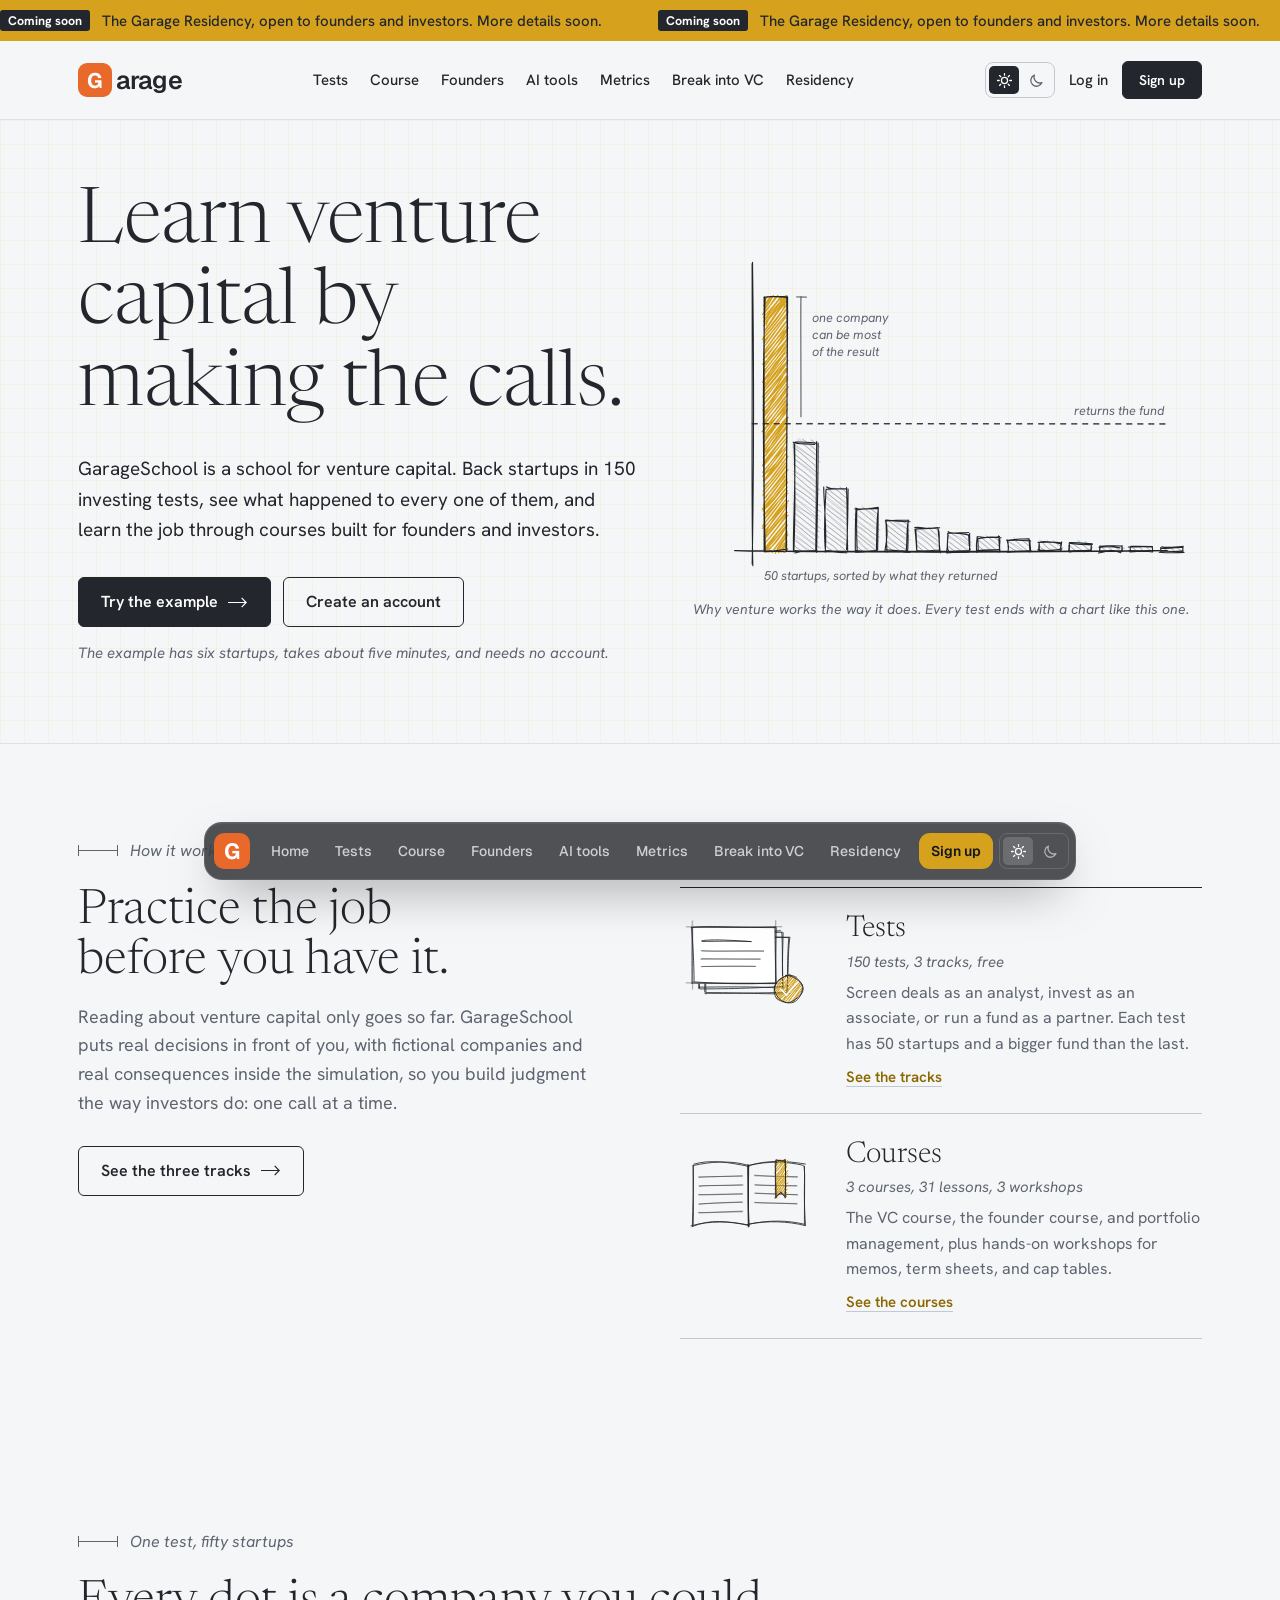
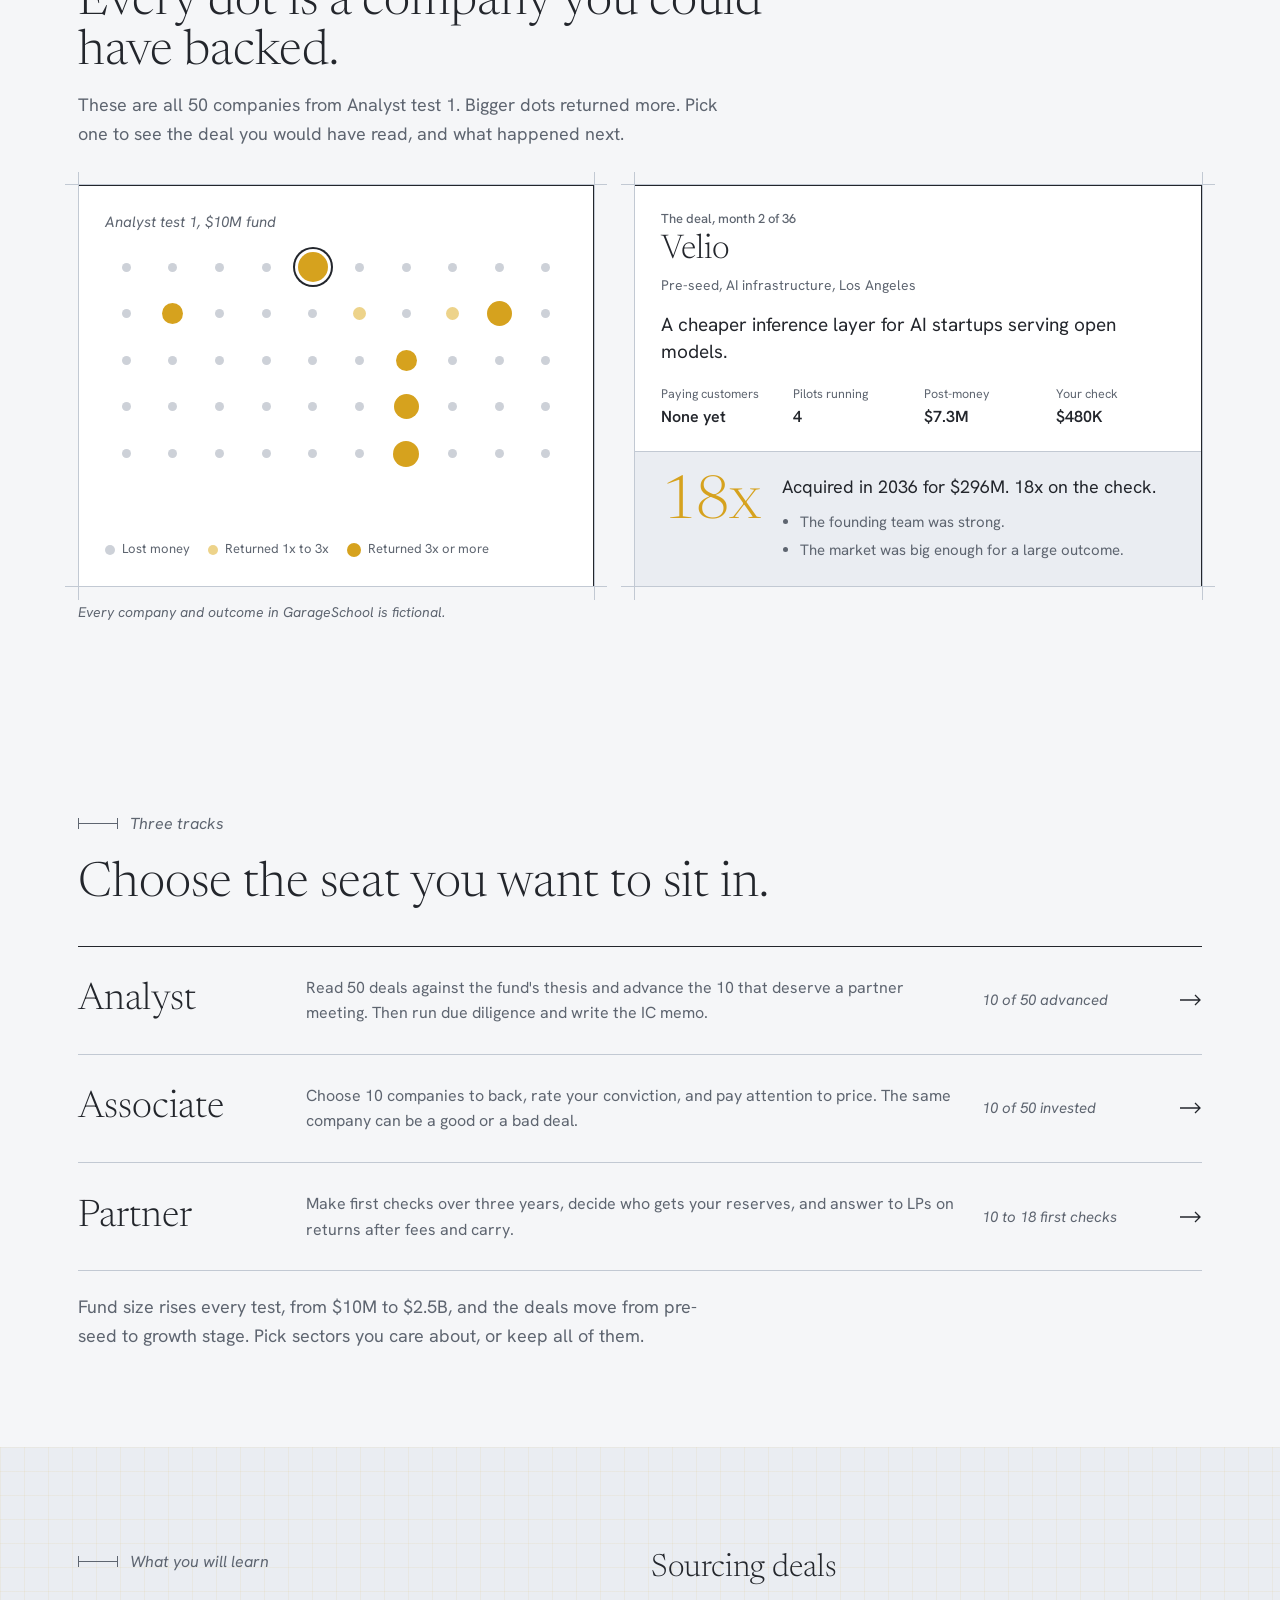
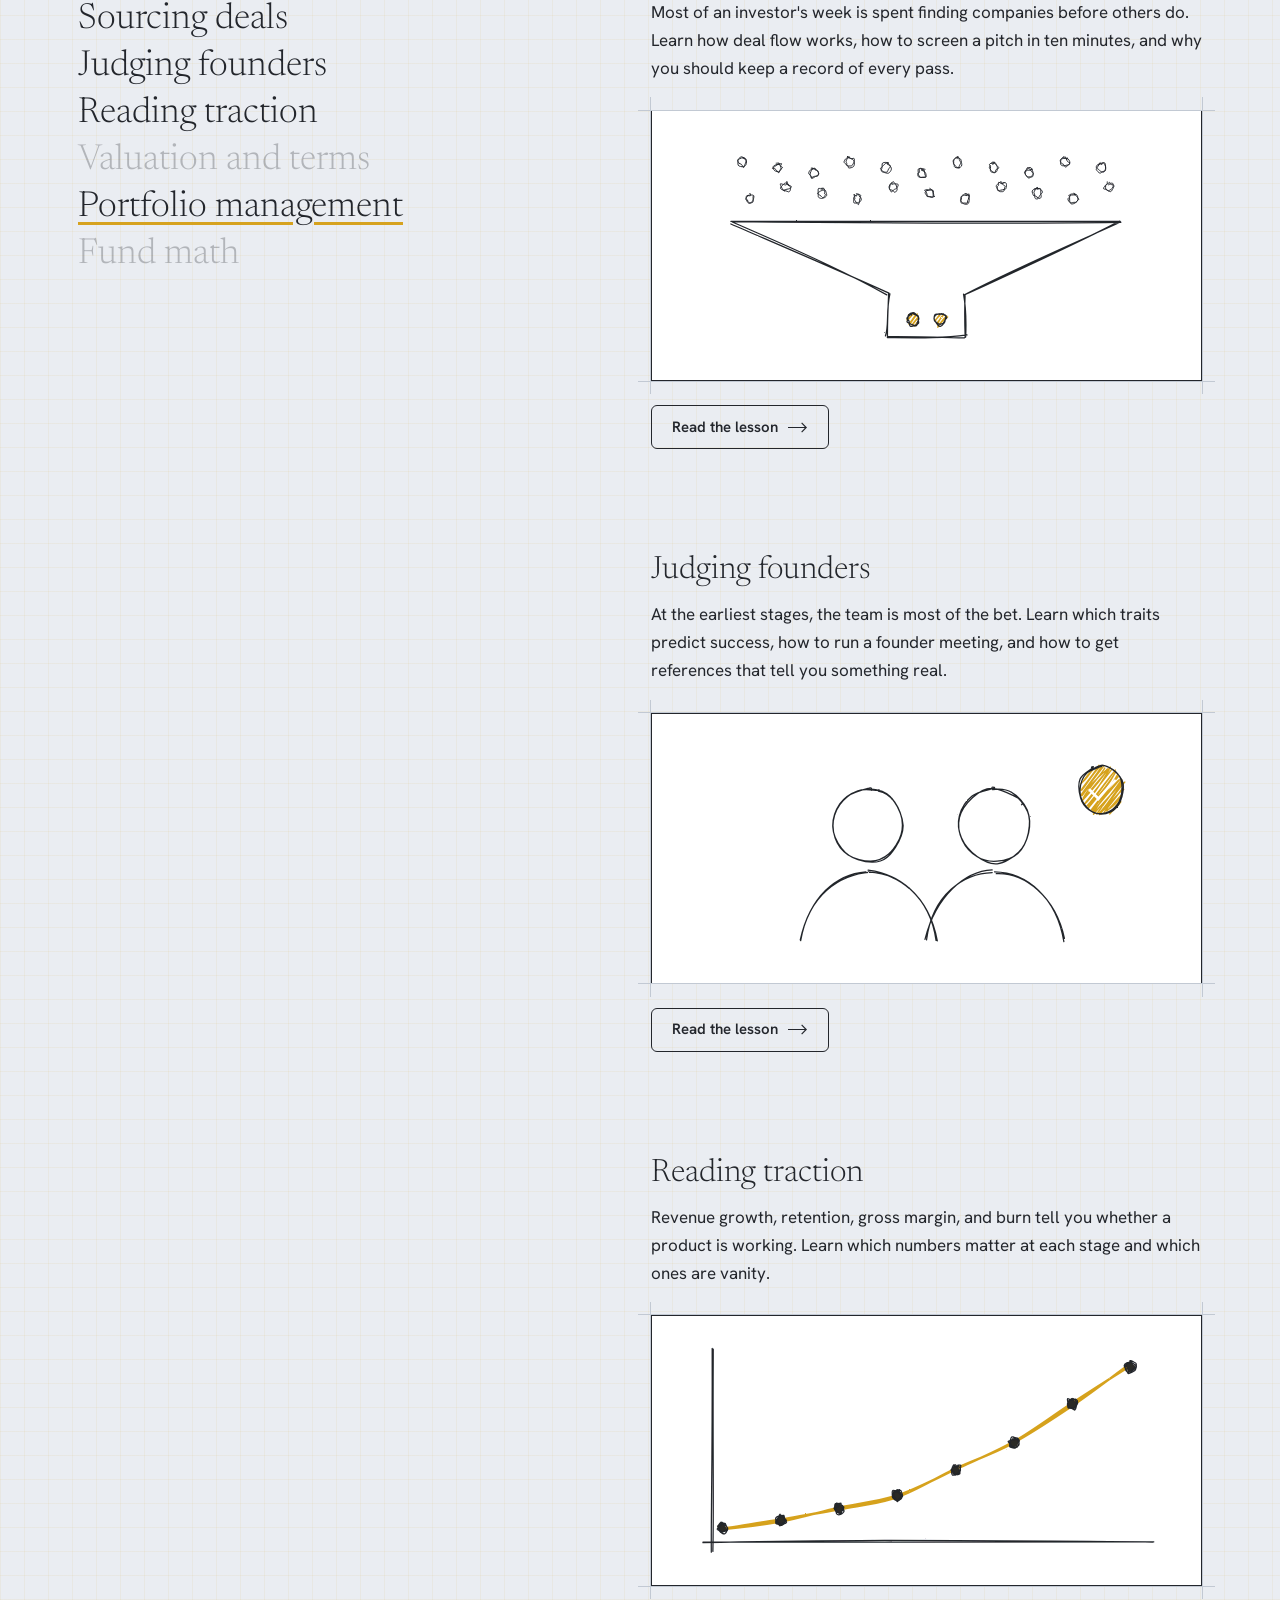
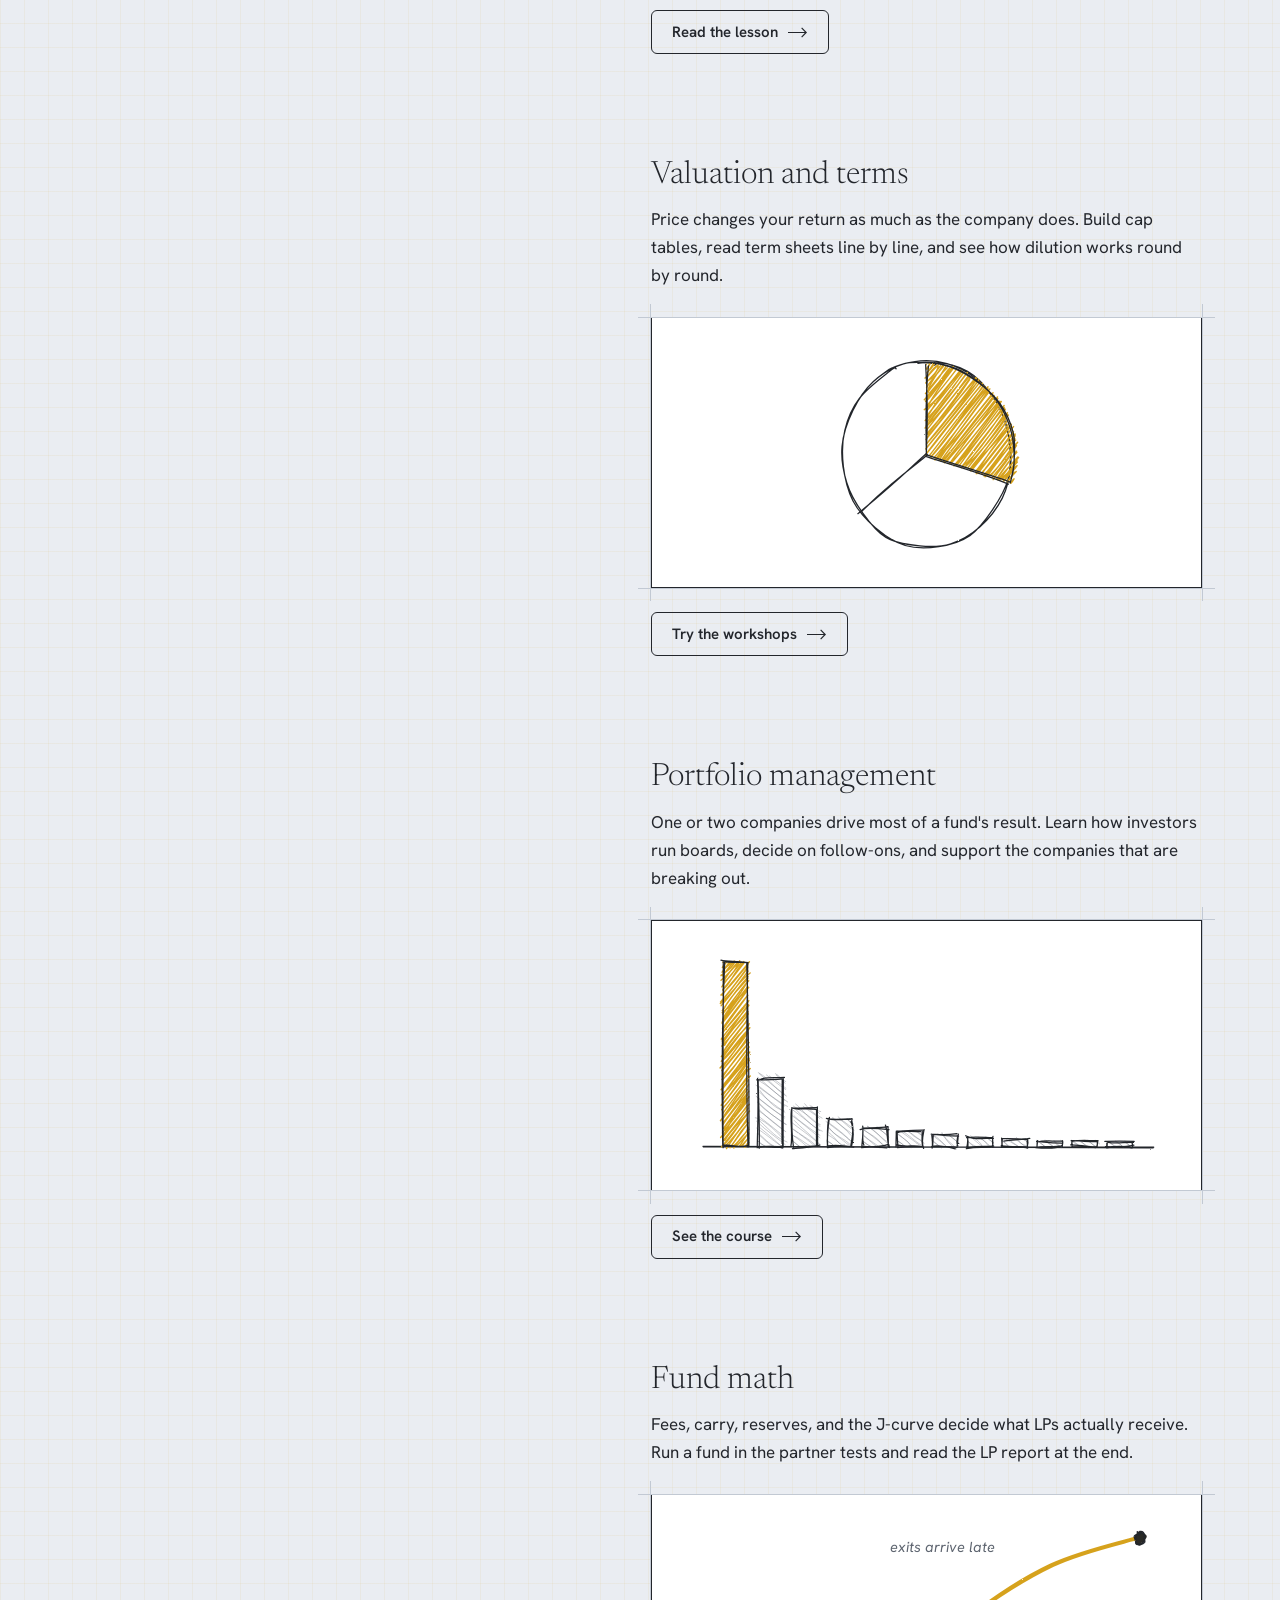
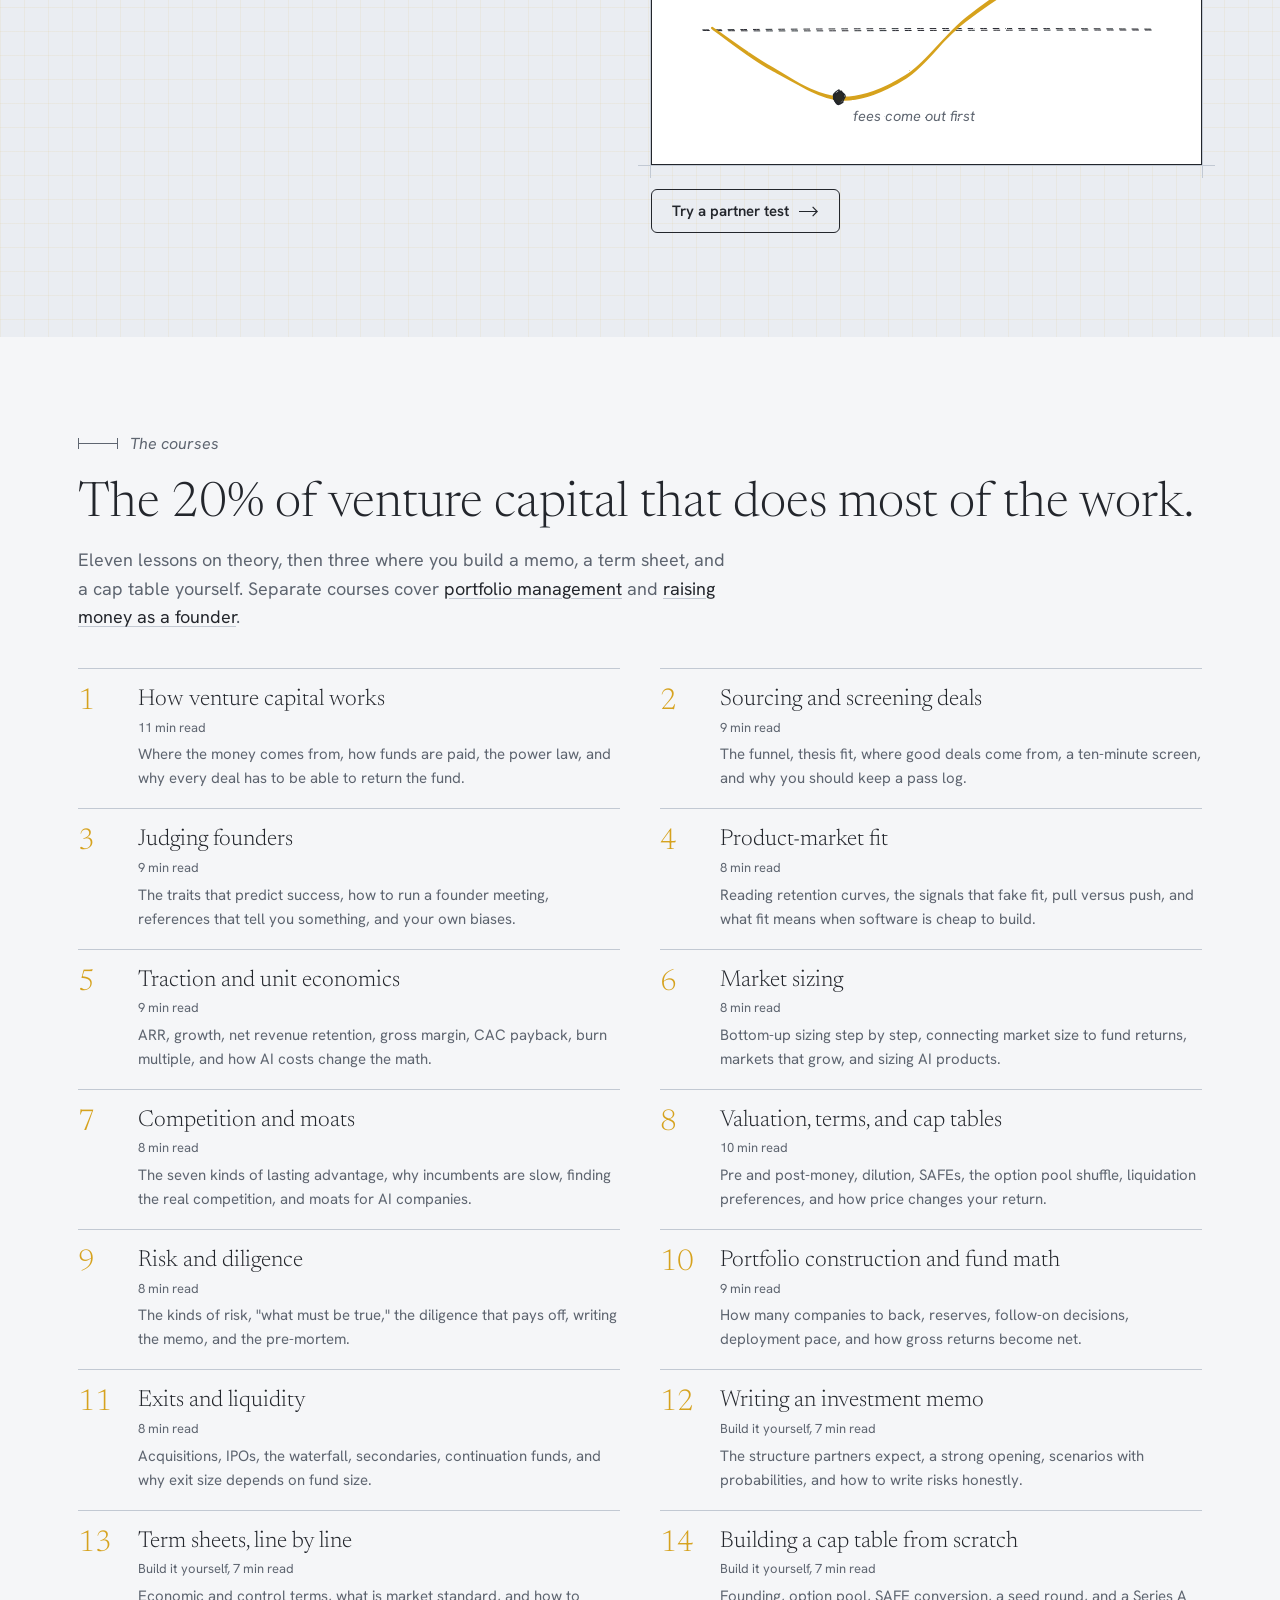
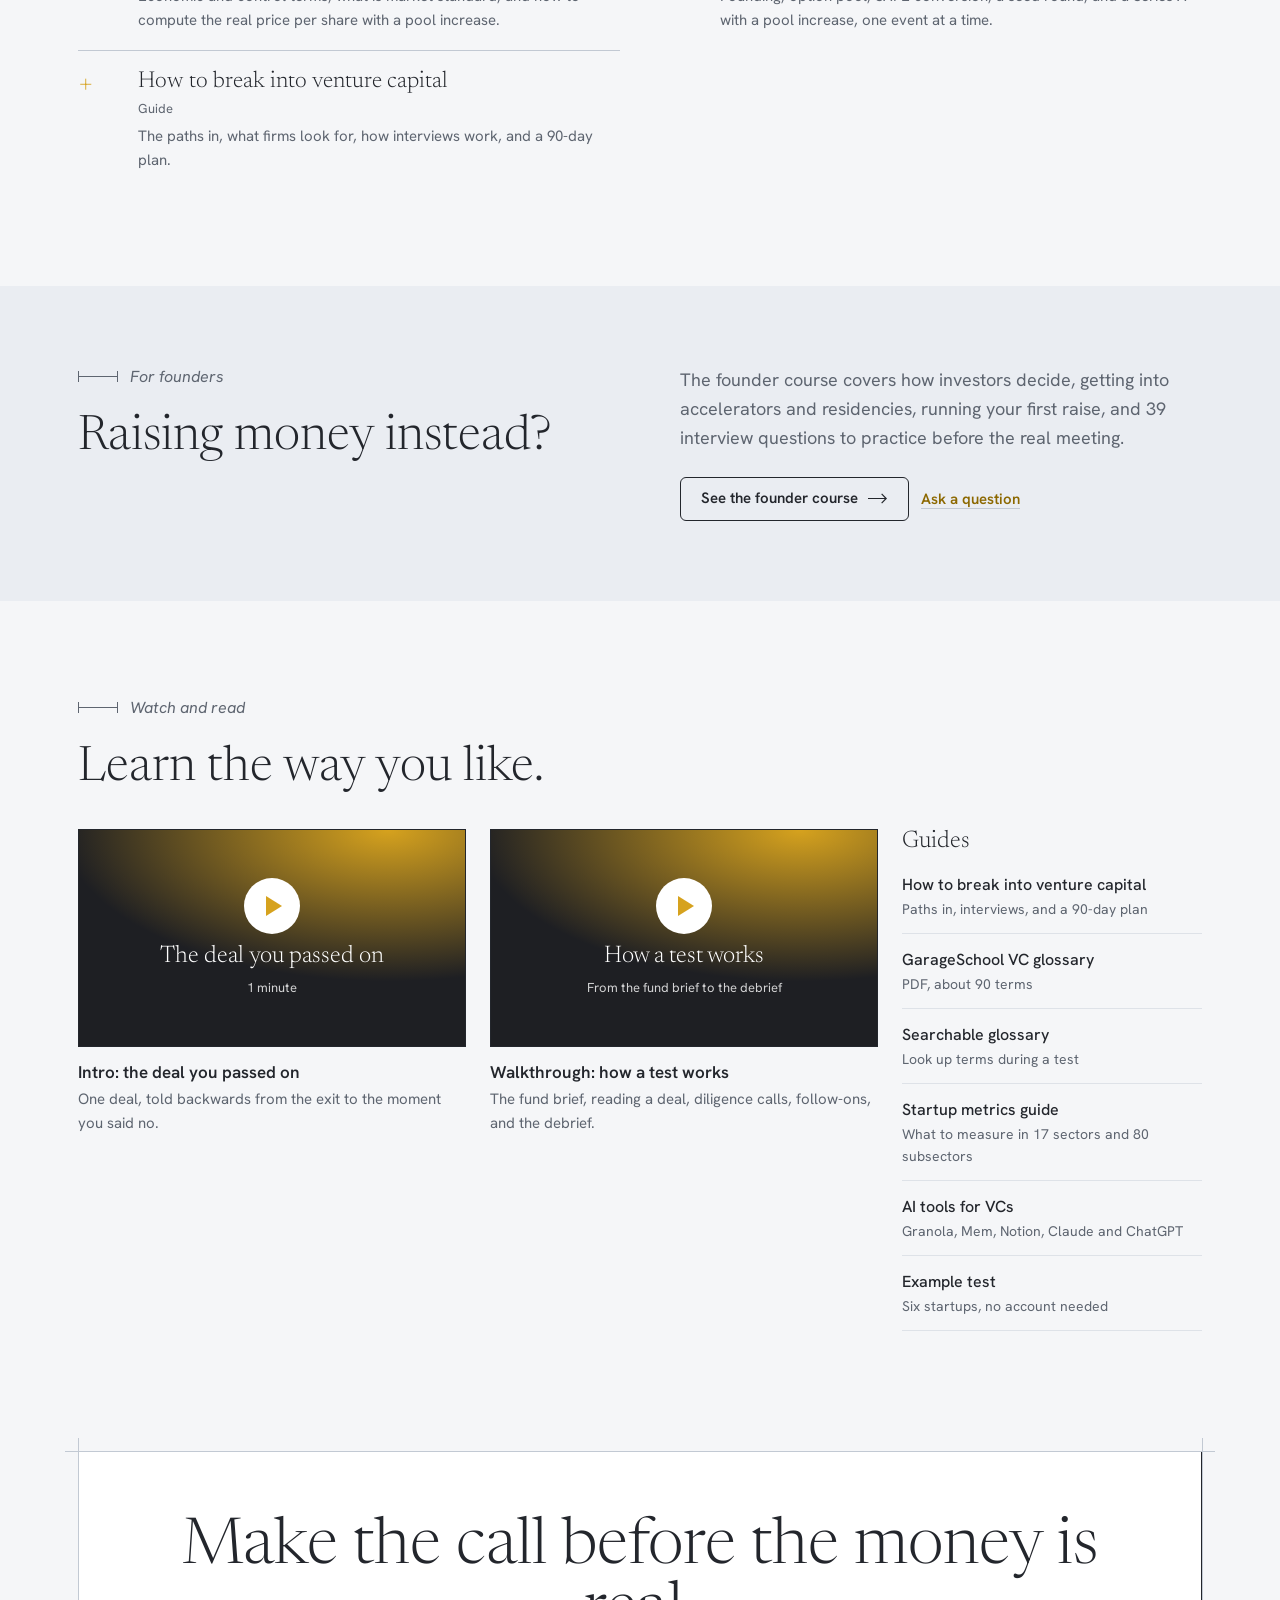
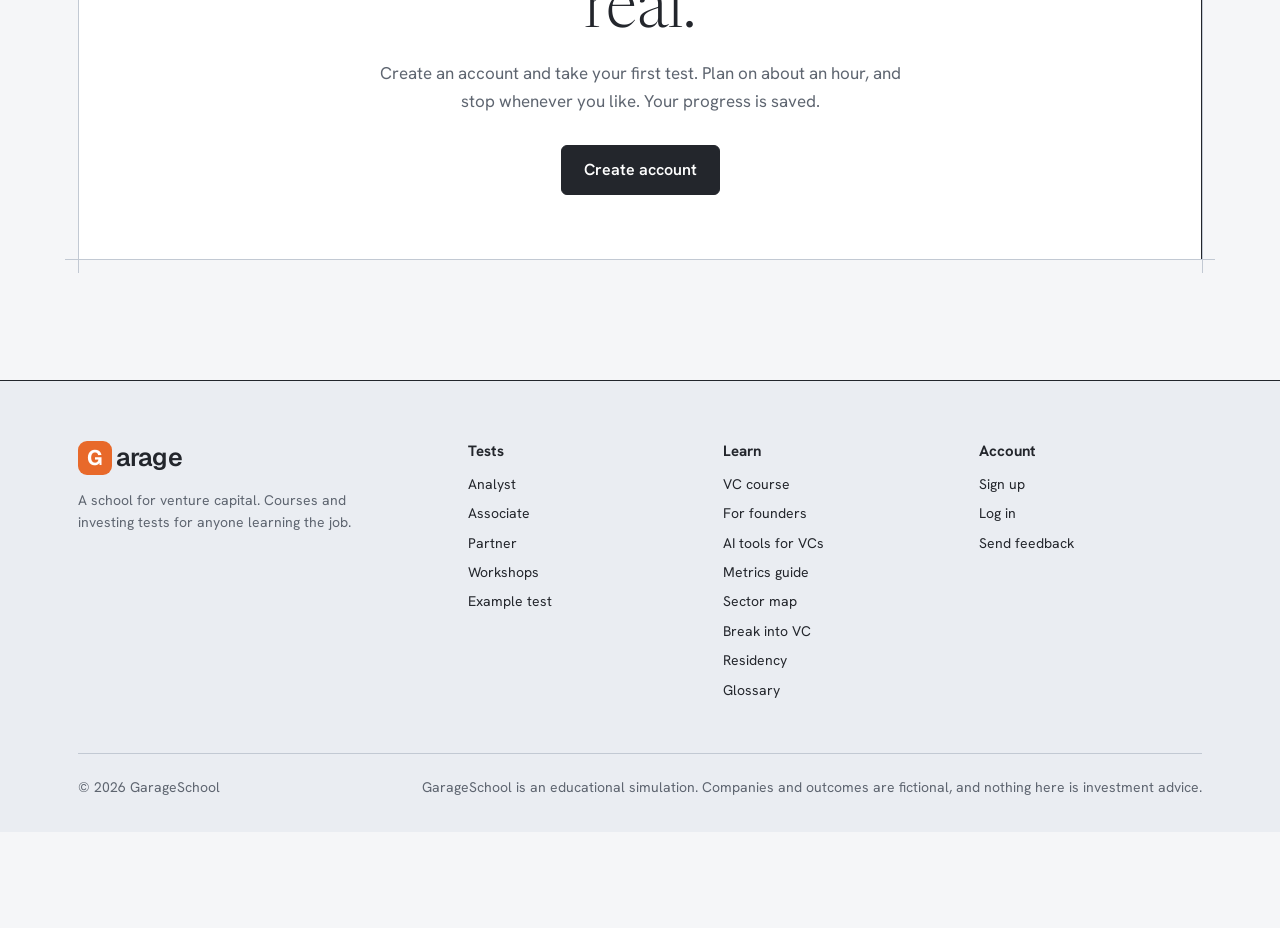
==== commit 2bcb4551: "Dark glass dock, logo in Geist Co-Authored-By: Claude Opus 5.5 <noreply@anthropic.com>" ====
--- a/index.html
+++ b/index.html
@@ -12,7 +12,7 @@
 <link rel="icon" type="image/svg+xml" href="assets/img/g-mark.svg">
 <link rel="preconnect" href="https://fonts.googleapis.com">
 <link rel="preconnect" href="https://fonts.gstatic.com" crossorigin>
-<link rel="stylesheet" href="https://fonts.googleapis.com/css2?family=Newsreader:ital,opsz,wght@0,6..72,300..500;1,6..72,300..400&family=Hanken+Grotesk:ital,wght@0,400..700;1,400..500&display=swap">
+<link rel="stylesheet" href="https://fonts.googleapis.com/css2?family=Geist:wght@500..700&family=Newsreader:ital,opsz,wght@0,6..72,300..500;1,6..72,300..400&family=Hanken+Grotesk:ital,wght@0,400..700;1,400..500&display=swap">
 <link rel="stylesheet" href="assets/css/garage.css">
 <script src="assets/js/theme.js"></script>
 <script src="assets/js/engine.js" defer></script>
@@ -25,7 +25,7 @@
 <a class="marquee" href="residency.html" aria-label="Coming soon: the Garage Residency, open to founders and investors. More details soon."><span class="mq-track" aria-hidden="true"><span class="mq-item"><span class="res-tag">Coming soon</span> The Garage Residency, open to founders and investors. More details soon.</span><span class="mq-item"><span class="res-tag">Coming soon</span> The Garage Residency, open to founders and investors. More details soon.</span><span class="mq-item"><span class="res-tag">Coming soon</span> The Garage Residency, open to founders and investors. More details soon.</span><span class="mq-item"><span class="res-tag">Coming soon</span> The Garage Residency, open to founders and investors. More details soon.</span></span><span class="mq-track" aria-hidden="true"><span class="mq-item"><span class="res-tag">Coming soon</span> The Garage Residency, open to founders and investors. More details soon.</span><span class="mq-item"><span class="res-tag">Coming soon</span> The Garage Residency, open to founders and investors. More details soon.</span><span class="mq-item"><span class="res-tag">Coming soon</span> The Garage Residency, open to founders and investors. More details soon.</span><span class="mq-item"><span class="res-tag">Coming soon</span> The Garage Residency, open to founders and investors. More details soon.</span></span></a>
 <header class="site-head">
   <div class="head-bar">
-    <a class="logo" href="index.html" aria-label="Garage, home"><img class="brand-mark" src="assets/img/g-mark.svg" alt="" width="32" height="32">arage</a>
+    <a class="logo" href="index.html" aria-label="Garage, home"><span class="brand-mark" aria-hidden="true">G</span>arage</a>
     <nav class="site-nav" aria-label="Main">
       <a href="#tracks">Tests</a>
       <a href="app.html#/course">Course</a>
@@ -194,7 +194,7 @@
 <footer class="site-foot">
   <div class="wrap">
     <div class="foot-top">
-      <div class="foot-brand"><a class="logo" href="index.html" aria-label="Garage, home"><img class="brand-mark" src="assets/img/g-mark.svg" alt="" width="32" height="32">arage</a><p>A school for venture capital. Courses and investing tests for anyone learning the job.</p></div>
+      <div class="foot-brand"><a class="logo" href="index.html" aria-label="Garage, home"><span class="brand-mark" aria-hidden="true">G</span>arage</a><p>A school for venture capital. Courses and investing tests for anyone learning the job.</p></div>
       <nav aria-label="Tests"><h2>Tests</h2><ul><li><a href="app.html#/tests/analyst">Analyst</a></li><li><a href="app.html#/tests/associate">Associate</a></li><li><a href="app.html#/tests/partner">Partner</a></li><li><a href="app.html#/workshops">Workshops</a></li><li><a href="app.html#/example">Example test</a></li></ul></nav>
       <nav aria-label="Learn"><h2>Learn</h2><ul><li><a href="app.html#/course">VC course</a></li><li><a href="founders.html">For founders</a></li><li><a href="ai-tools.html">AI tools for VCs</a></li><li><a href="app.html#/metrics">Metrics guide</a></li><li><a href="app.html#/sectors">Sector map</a></li><li><a href="break-into-vc.html">Break into VC</a></li><li><a href="residency.html">Residency</a></li><li><a href="app.html#/glossary">Glossary</a></li></ul></nav>
       <nav aria-label="Account"><h2>Account</h2><ul><li><a href="app.html#/signup">Sign up</a></li><li><a href="app.html#/login">Log in</a></li><li><a href="app.html#/feedback">Send feedback</a></li></ul></nav>
--- a/assets/css/garage.css
+++ b/assets/css/garage.css
@@ -884,6 +884,7 @@
   --display: Newsreader, Georgia, serif;
   --serif: var(--display);
   --sans: "Hanken Grotesk", ui-sans-serif, system-ui, "Segoe UI", sans-serif;
+  --logo-font: Geist, ui-sans-serif, system-ui, sans-serif;
   --read: "Hanken Grotesk", ui-sans-serif, system-ui, sans-serif;
   --radius: 6px;
   --on-ink: #FFFFFF;
@@ -895,8 +896,8 @@
 a:hover { color: var(--blue); }
 
 /* Logo: the drawn G, then the rest of the word in the headline serif */
-.brand-mark { width: 36px; height: 36px; margin-right: 1px; }
-.logo { gap: 2px; align-items: center; font: 500 28px/1 var(--display); letter-spacing: -.01em; }
+.brand-mark { display: grid; place-items: center; width: 34px; height: 34px; margin-right: 2px; border-radius: 9px; background: #E8692A; color: #fff; font: 700 21px/1 var(--logo-font); letter-spacing: -.02em; }
+.logo { gap: 2px; align-items: center; font: 600 25px/1 var(--logo-font); letter-spacing: -.035em; }
 
 /* Buttons: graphite, sentence case */
 .btn { border-radius: 6px; border-width: 1.5px; font: 600 15px/1 var(--sans); min-height: 44px; padding: 0 20px; gap: 10px; }
@@ -919,25 +920,28 @@
 .nav-right { gap: 14px; }
 .nav-right .login { font: 500 15px var(--sans); }
 
-/* The dock: always at the bottom. Full at the top of the page; once you scroll, only the drawn G until you hover or tap it. */
+/* The dock: a dark glass bar at the bottom. Full at the top of the page; once you scroll, only the G until you hover or tap it. */
 body { padding-bottom: 96px; }
-.dock { position: fixed; left: 0; right: 0; margin: 0 auto; width: max-content; bottom: 18px; z-index: 60; display: flex; align-items: center; padding: 7px; background: rgba(255, 255, 255, .94);
-        border: 1.5px solid var(--ink); border-radius: 18px; box-shadow: 0 14px 34px -14px rgba(35, 38, 44, .4);
-         transition: transform .4s cubic-bezier(.2, .9, .25, 1); max-width: calc(100vw - 24px); }
-@supports (backdrop-filter: blur(1px)) { .dock { backdrop-filter: blur(10px); background: rgba(255, 255, 255, .8); } }
-.dock-g { flex: none; width: 50px; height: 50px; display: grid; place-items: center; padding: 0; border: 0; background: none; border-radius: 12px; cursor: pointer; transition: transform .18s; transform-origin: bottom center; }
-.dock-g img { width: 44px; height: 44px; }
-.dock-links { display: flex; align-items: center; gap: 2px; max-width: 0; overflow: hidden; opacity: 0; transition: max-width .4s, opacity .2s, margin .4s; }
-.dock:not(.mini) .dock-links, .dock.open .dock-links { max-width: 1000px; opacity: 1; margin-left: 4px; overflow-x: auto; scrollbar-width: none; }
-.dock-links a { flex: none; padding: 9px 11px; border-radius: 10px; font: 600 14px var(--sans); color: var(--ink); text-decoration: none; white-space: nowrap; transform-origin: bottom center; transition: transform .15s, background .15s; }
-.dock-links a:hover { background: var(--bg-2); color: var(--ink); }
-.dock-links .dock-cta { background: var(--ink); color: var(--on-ink); }
-.dock-links .dock-cta:hover { background: var(--blue); color: var(--ink); }
+.dock { position: fixed; left: 0; right: 0; margin: 0 auto; width: max-content; max-width: calc(100vw - 24px); bottom: 20px; z-index: 60;
+        display: flex; align-items: center; gap: 4px; padding: 6px; border-radius: 18px; color: #F2F3F5;
+        background: rgba(22, 23, 27, .9); border: 1px solid rgba(255, 255, 255, .1);
+        box-shadow: 0 1px 0 rgba(255, 255, 255, .06) inset, 0 20px 50px -18px rgba(0, 0, 0, .55); }
+@supports (backdrop-filter: blur(1px)) { .dock { backdrop-filter: saturate(160%) blur(16px); background: rgba(22, 23, 27, .74); } }
+.dock-g { flex: none; width: 44px; height: 44px; display: grid; place-items: center; padding: 0; border: 0; background: none; border-radius: 12px; cursor: pointer; transition: transform .2s; }
+.dock-g .brand-mark { width: 36px; height: 36px; font-size: 22px; border-radius: 10px; }
+.dock-links { display: flex; align-items: center; gap: 2px; max-width: 0; overflow: hidden; opacity: 0; transition: max-width .4s cubic-bezier(.2, .9, .25, 1), opacity .2s; }
+.dock:not(.mini) .dock-links, .dock.open .dock-links { max-width: 1000px; opacity: 1; overflow-x: auto; scrollbar-width: none; }
+.dock-links a { flex: none; padding: 9px 12px; border-radius: 11px; font: 500 14px var(--logo-font); color: rgba(242, 243, 245, .78); text-decoration: none; white-space: nowrap; transition: background .15s, color .15s; }
+.dock-links a:hover { background: rgba(255, 255, 255, .1); color: #fff; }
+.dock-links .dock-cta { background: var(--blue); color: #16171B; font-weight: 600; margin-left: 4px; }
+.dock-links .dock-cta:hover { background: #fff; color: #16171B; }
+.dock .theme-switch { margin-left: 4px; flex: none; border-color: rgba(255, 255, 255, .14); }
+.dock .theme-switch button { color: rgba(242, 243, 245, .6); }
+.dock .theme-switch button:hover { color: #fff; }
+.dock .theme-switch button[aria-pressed="true"] { background: rgba(255, 255, 255, .16); color: #fff; }
 @media (hover: hover) {
-  .dock:hover .dock-links, .dock:focus-within .dock-links { max-width: 1000px; opacity: 1; margin-left: 4px; }
-  .dock-g:hover { transform: scale(1.12) translateY(-3px); }
-  .dock-links a:hover { transform: scale(1.14) translateY(-4px); }
-  .dock-links a:has(+ a:hover), .dock-links a:hover + a { transform: scale(1.05) translateY(-1px); }
+  .dock:hover .dock-links, .dock:focus-within .dock-links { max-width: 1000px; opacity: 1; }
+  .dock-g:hover { transform: translateY(-2px); }
 }
 
 /* Moving banner */
@@ -1144,7 +1148,7 @@
   --warn-soft: rgba(229, 176, 74, .14);
 }
 :root[data-theme="dark"] input, :root[data-theme="dark"] select, :root[data-theme="dark"] textarea { color: var(--ink); }
-:root[data-theme="dark"] .dock { background: rgba(28, 29, 33, .86); box-shadow: 0 14px 34px -14px rgba(0, 0, 0, .7); }
+:root[data-theme="dark"] .dock { background: rgba(38, 40, 46, .78); }
 :root[data-theme="dark"] .auth-card { box-shadow: 0 0 0 1px var(--line); }
 
 /* Pencil drawings follow the theme: graphite lines turn light in the dark */
@@ -1160,14 +1164,5 @@
 .theme-switch button:hover { color: var(--ink); }
 .theme-switch button[aria-pressed="true"] { background: var(--ink); color: var(--on-ink); }
 .theme-switch svg { width: 17px; height: 17px; }
-.dock .theme-switch { margin-left: 4px; flex: none; }
 .sidebar .theme-switch { margin: 14px 10px 0; }
 
-/* On larger screens the dock is a squared box, like the rest of the drawings */
-@media (min-width: 769px) {
-  .dock { border-radius: 0; }
-  .dock::before, .dock::after { content: ""; position: absolute; pointer-events: none; }
-  .dock::before { inset: -1.5px -12px; border-top: 1px solid var(--line-strong); border-bottom: 1px solid var(--line-strong); }
-  .dock::after { inset: -12px -1.5px; border-left: 1px solid var(--line-strong); border-right: 1px solid var(--line-strong); }
-  .dock-g, .dock-links a, .dock .theme-switch, .dock .theme-switch button { border-radius: 0; }
-}
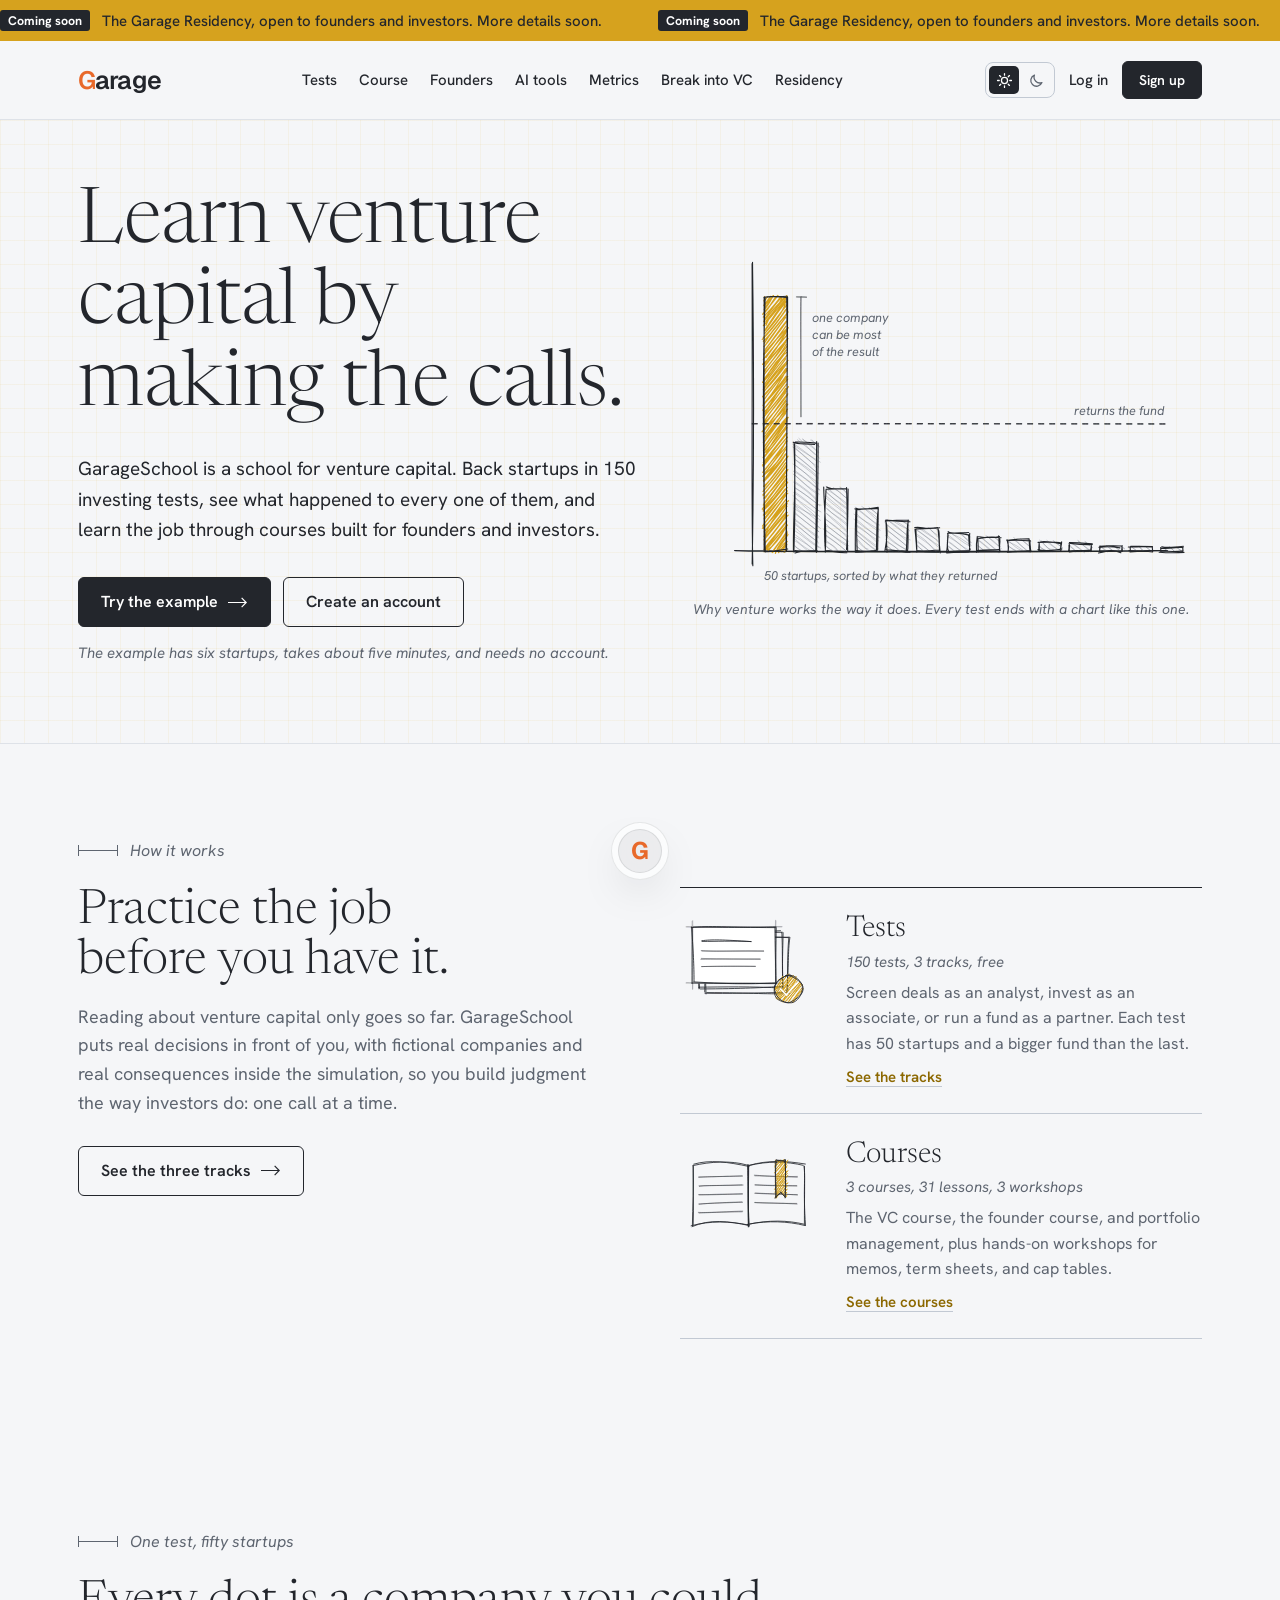
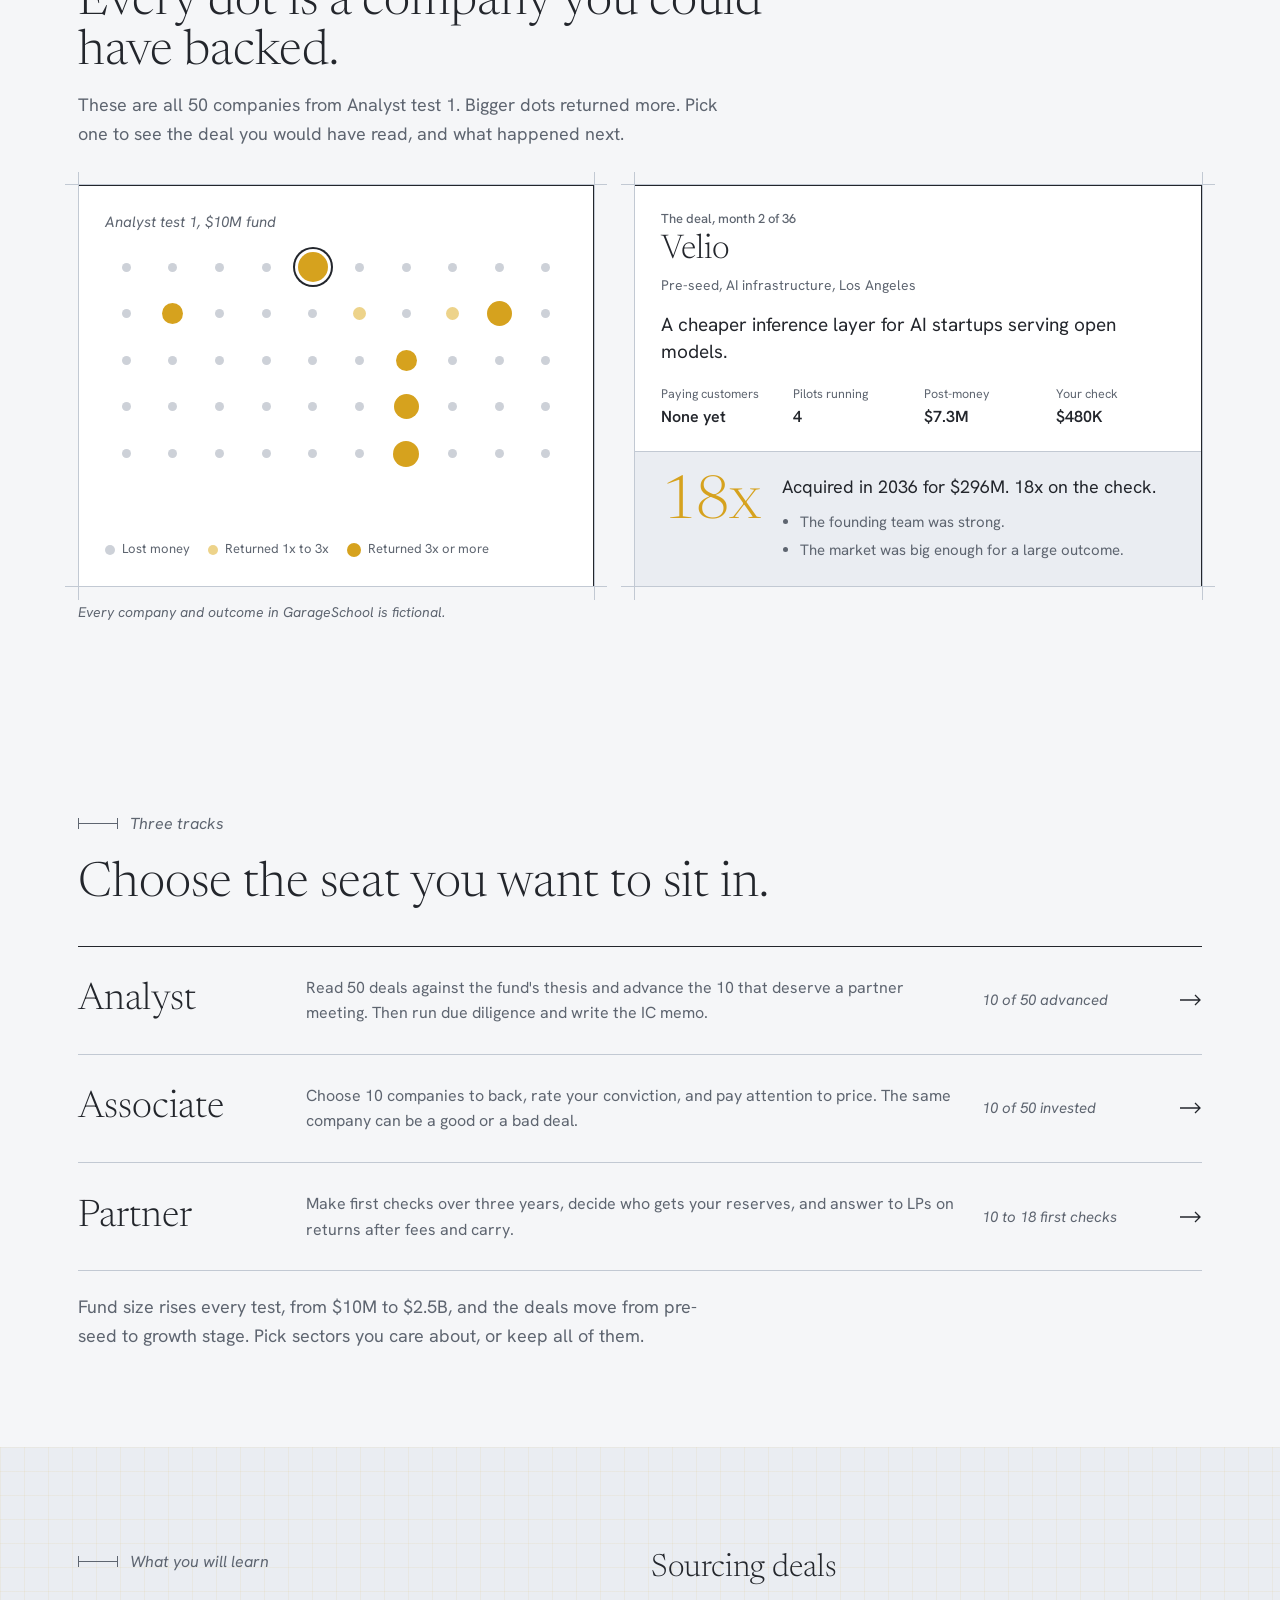
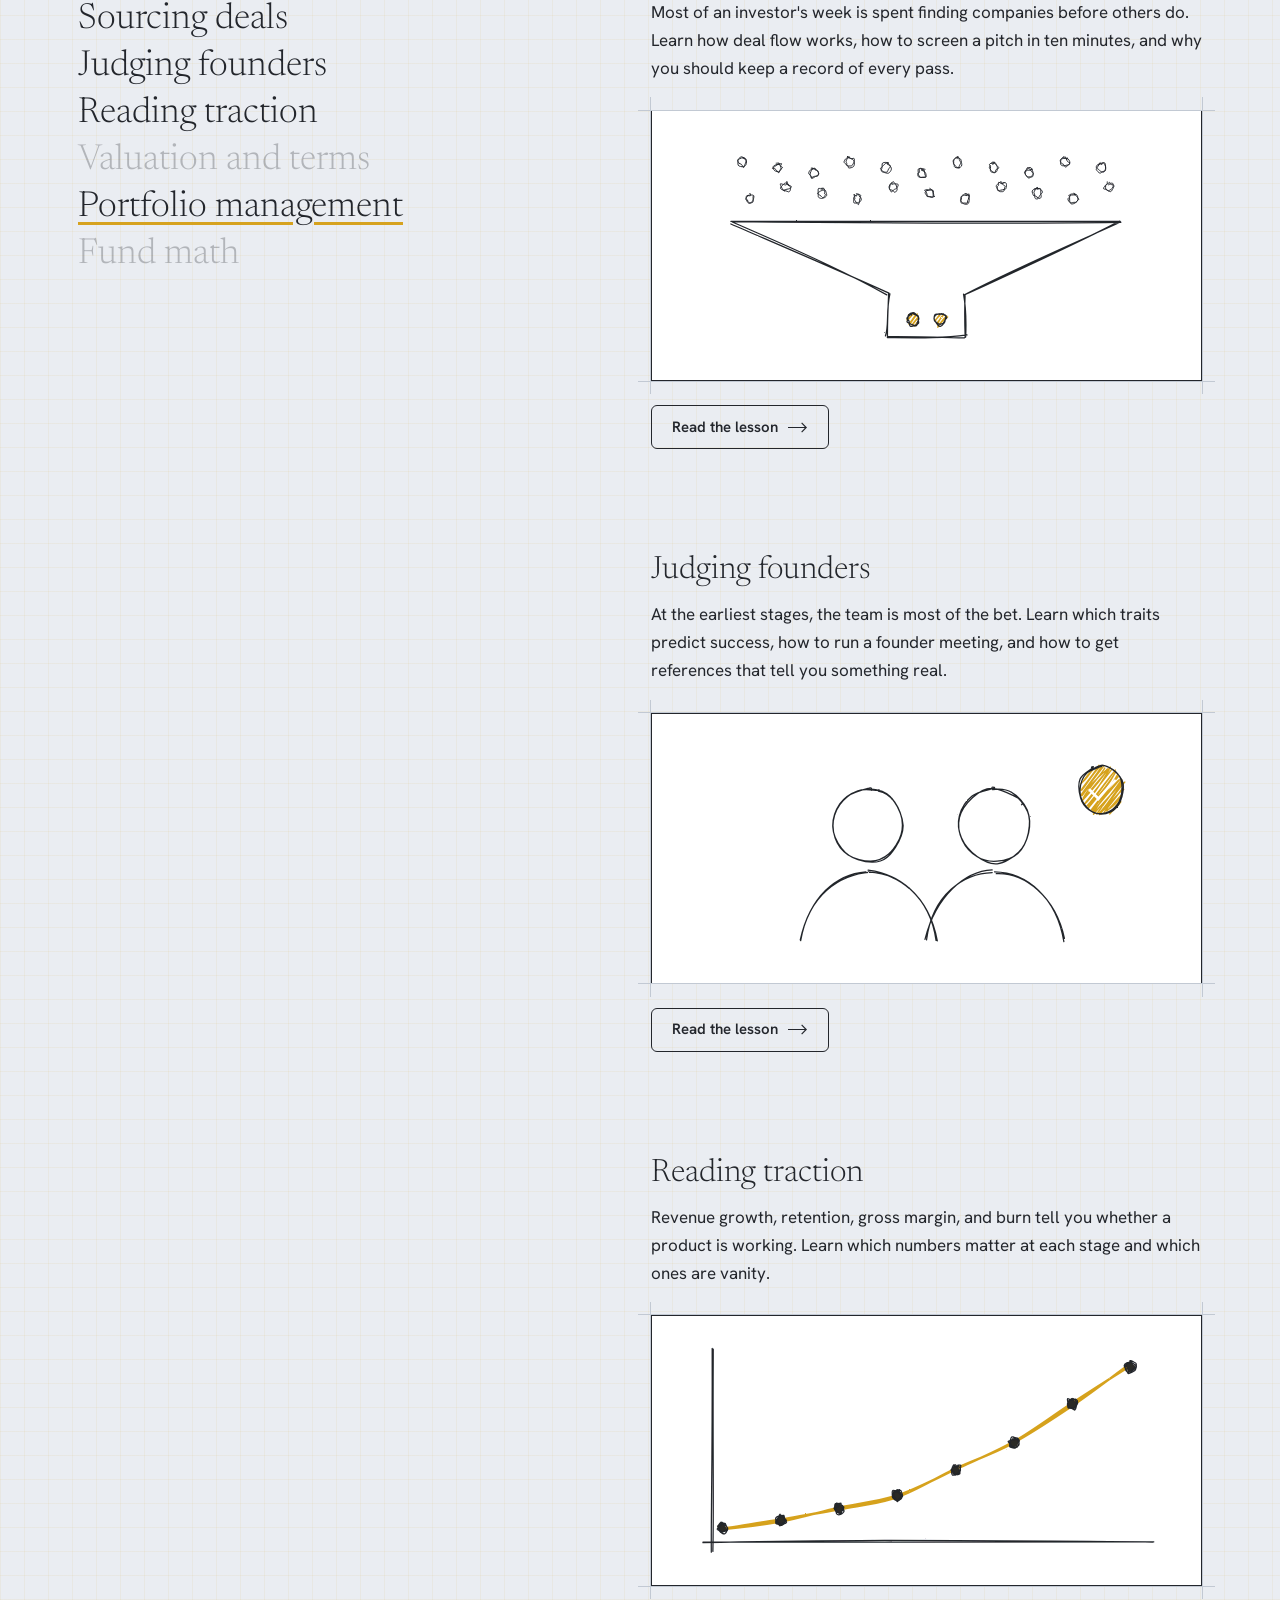
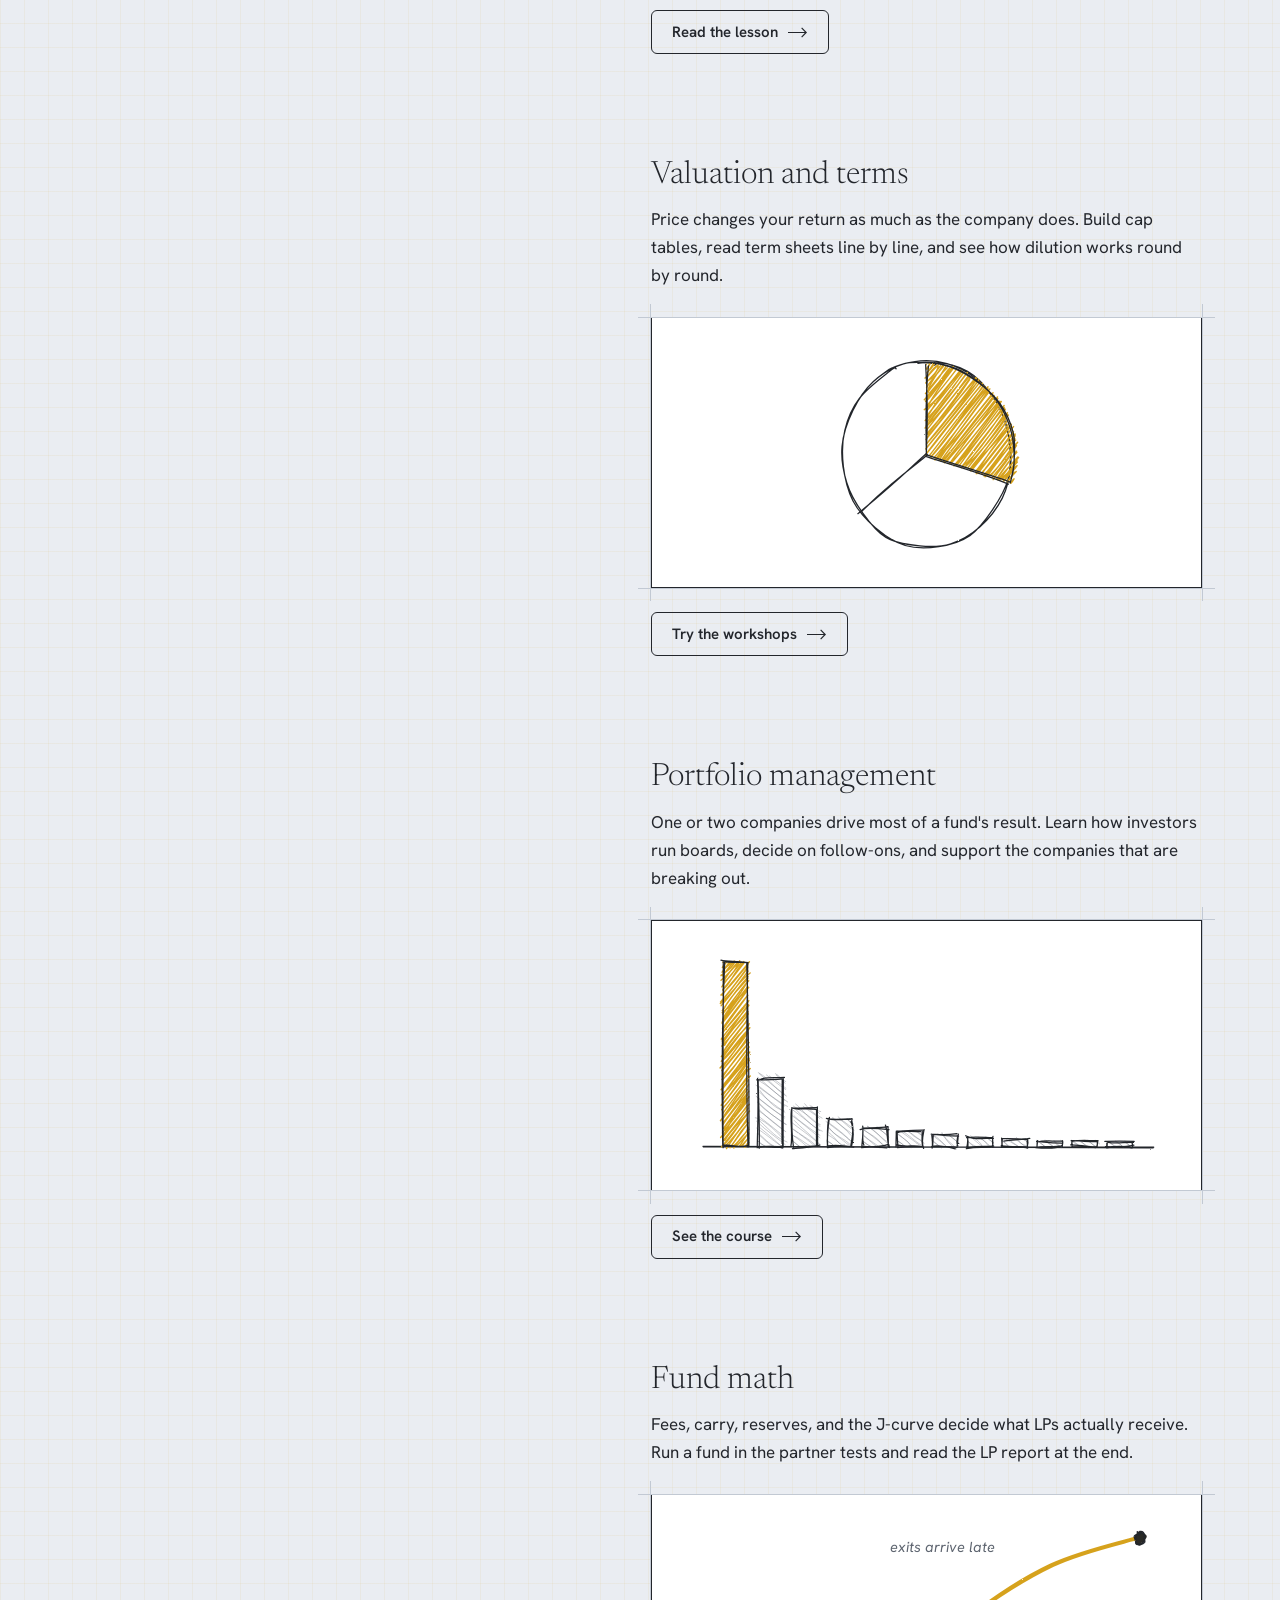
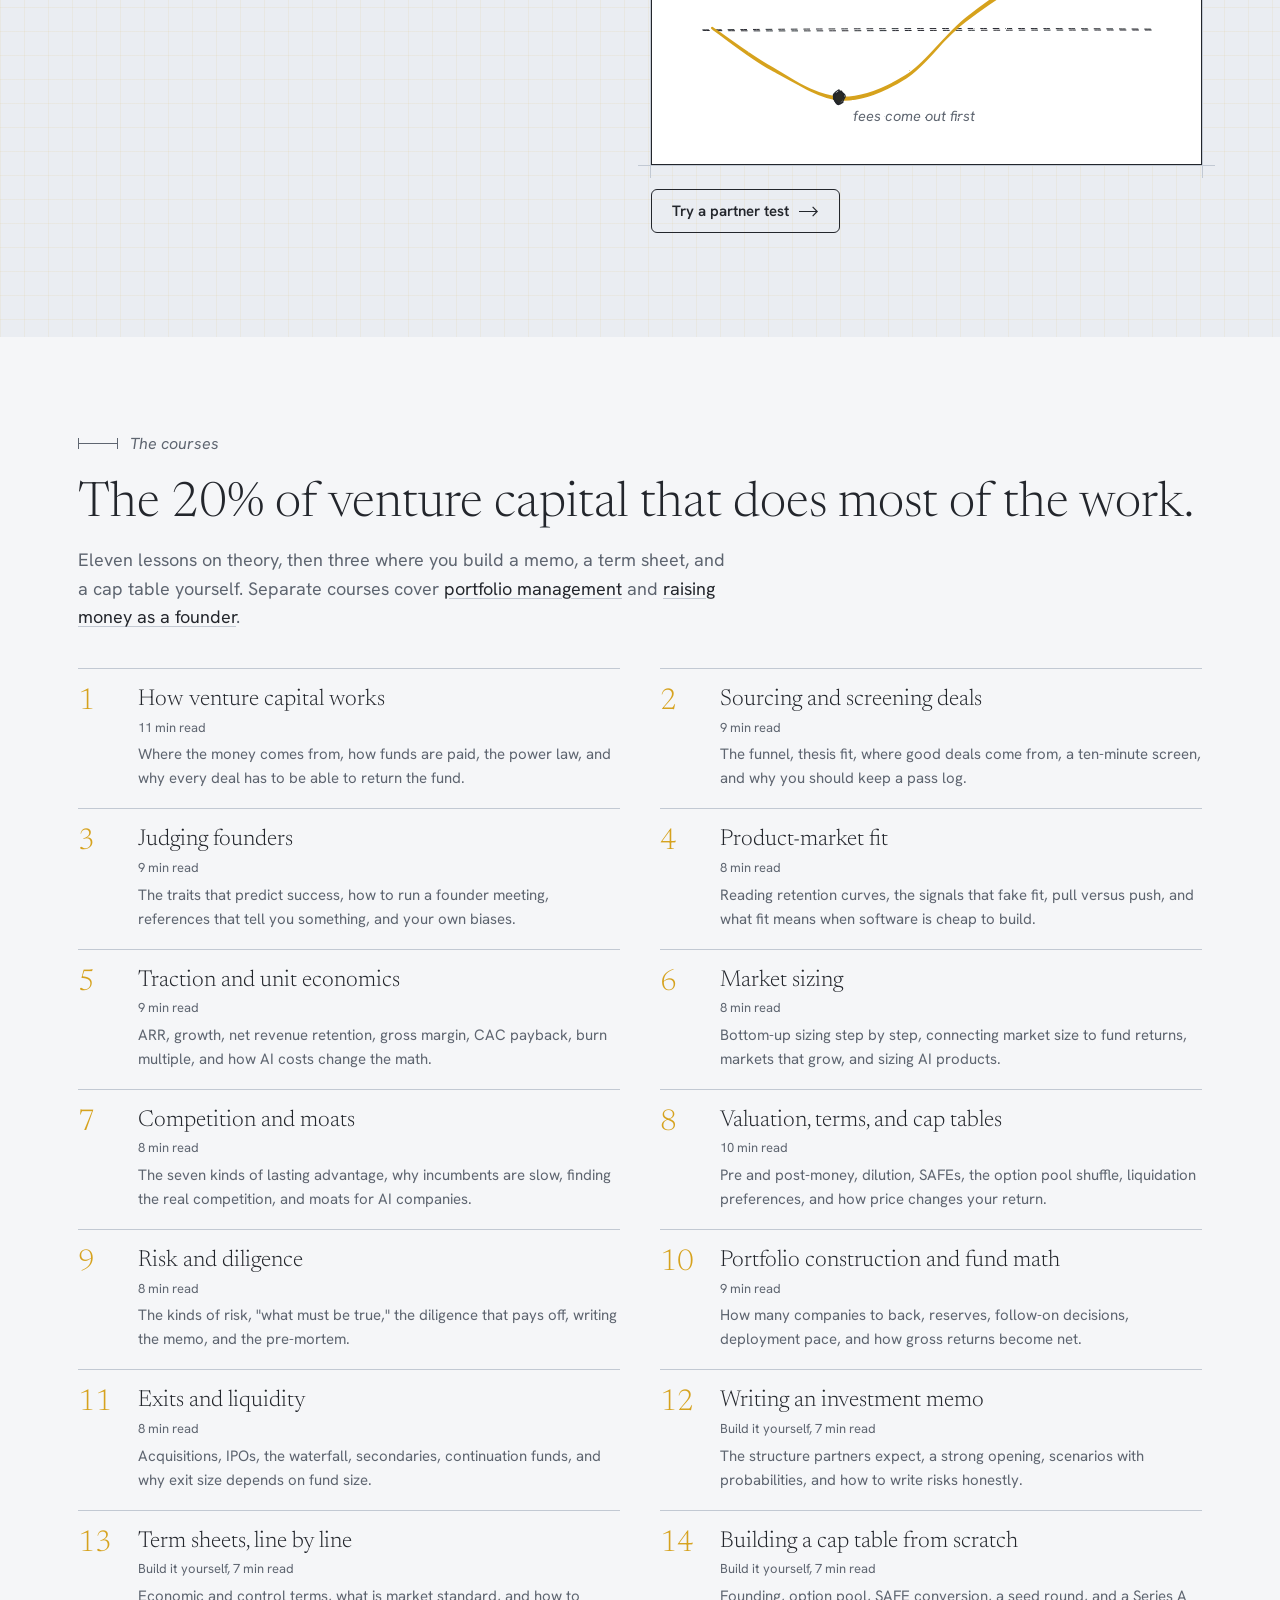
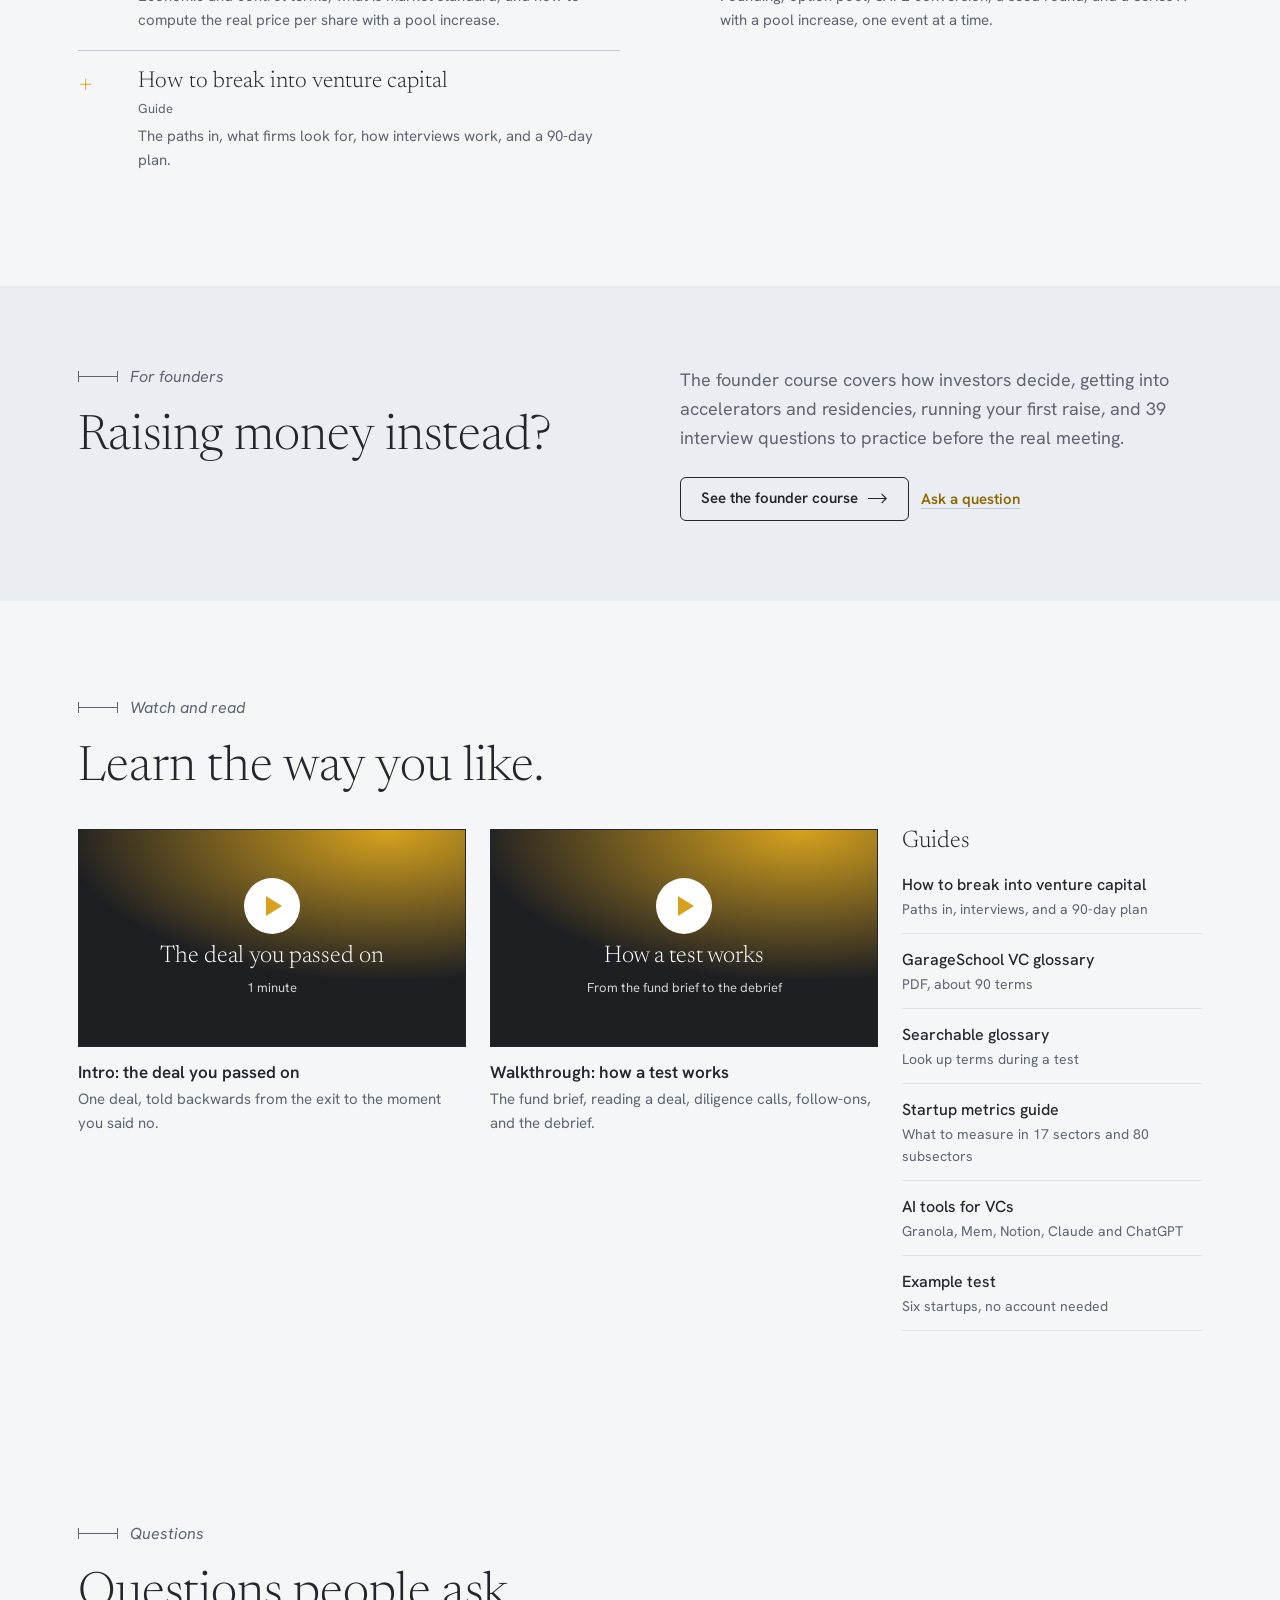
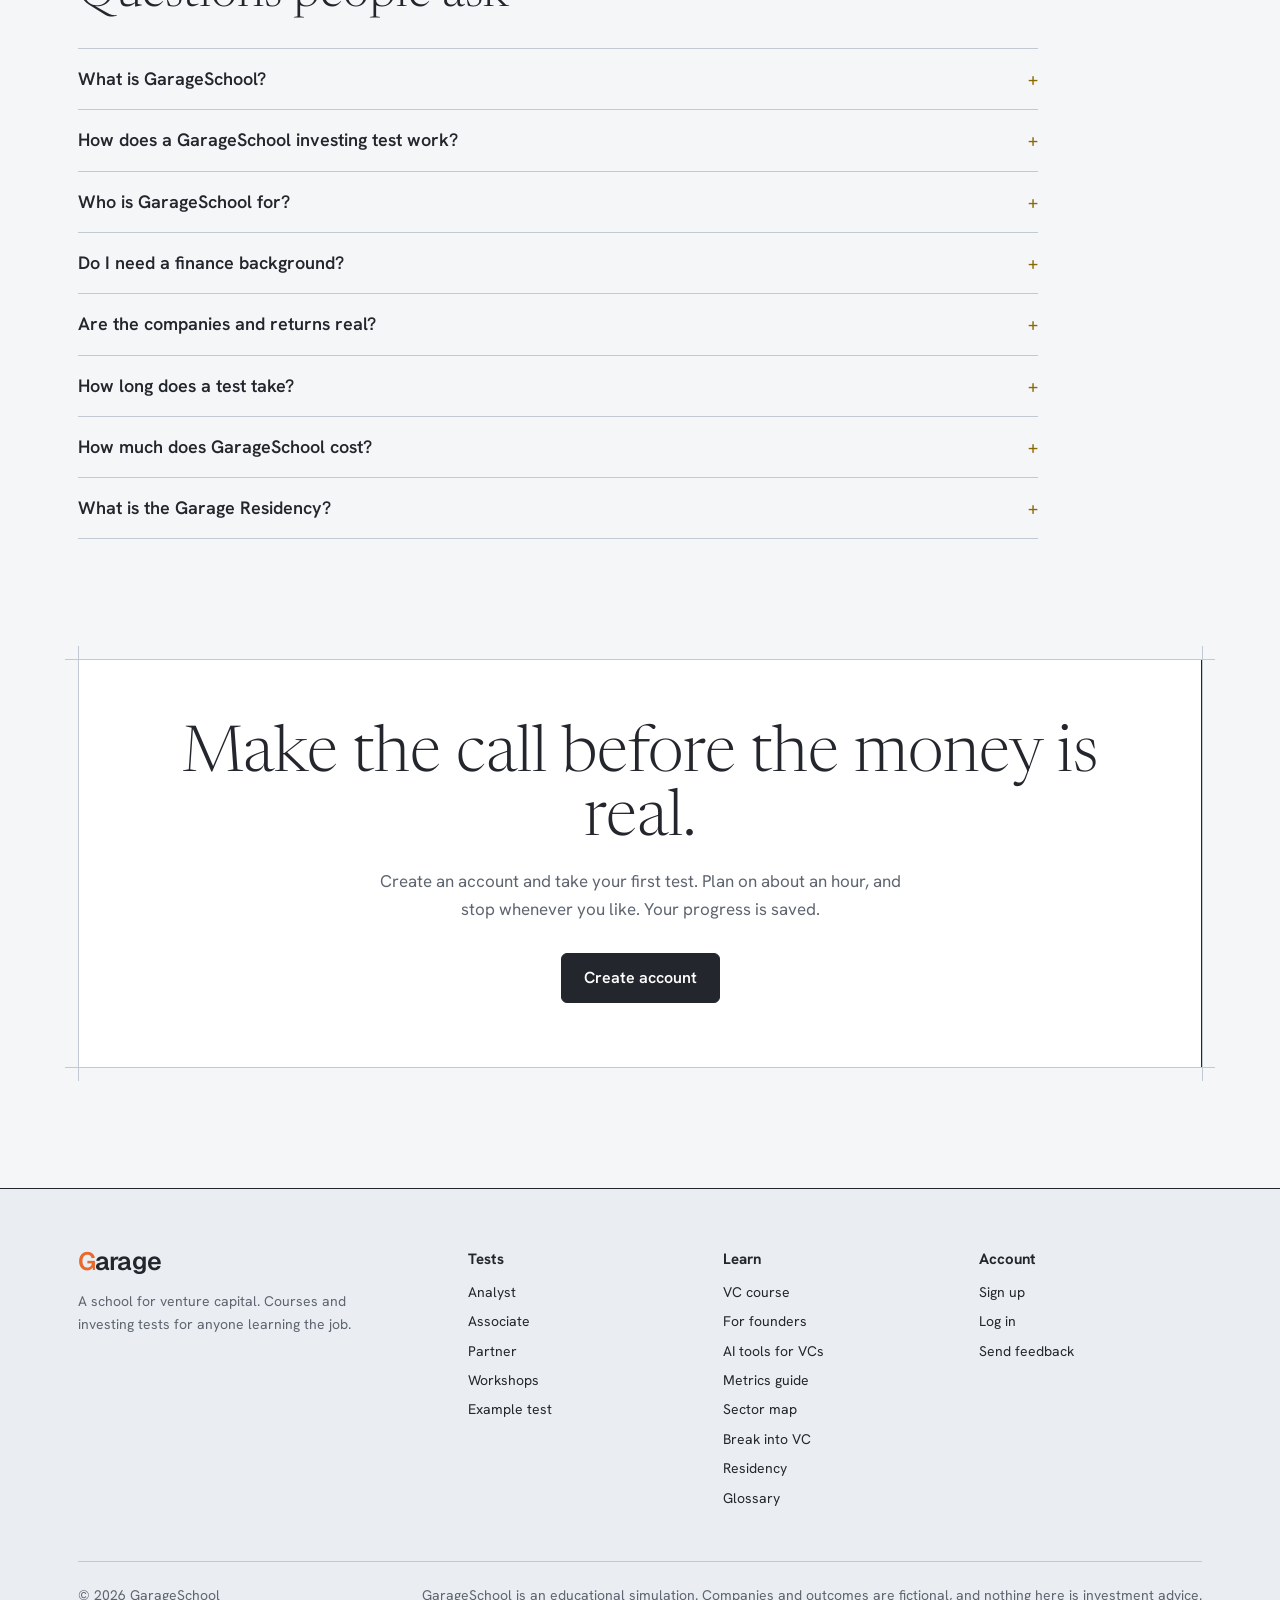
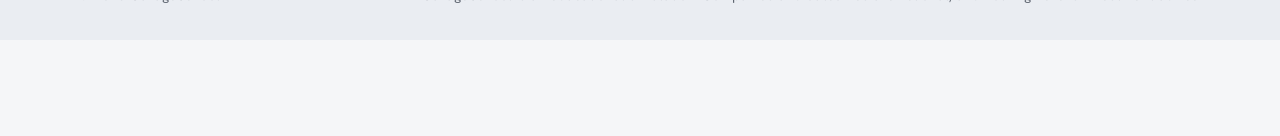
==== commit 98c8eb45: "Garage scene with thoughts and real code, Garage wordmark, founder call summaries, SEO/AEO/GEO - Res" ====
--- a/index.html
+++ b/index.html
@@ -6,13 +6,26 @@
 <title>GarageSchool: learn venture capital by making the calls</title>
 <meta name="description" content="GarageSchool teaches venture capital through practice: courses and 150 investing tests. Each test hands you a fund and 50 startups. Decide which to back, then see what happened to every one.">
 <meta name="theme-color" content="#F5F6F8">
-<meta property="og:type" content="website">
-<meta property="og:title" content="GarageSchool: learn venture capital by making the calls">
-<meta property="og:description" content="150 tests across three tracks, 50 startups in each, and a course on the 20% of venture that matters most.">
 <link rel="icon" type="image/svg+xml" href="assets/img/g-mark.svg">
 <link rel="preconnect" href="https://fonts.googleapis.com">
 <link rel="preconnect" href="https://fonts.gstatic.com" crossorigin>
 <link rel="stylesheet" href="https://fonts.googleapis.com/css2?family=Geist:wght@500..700&family=Newsreader:ital,opsz,wght@0,6..72,300..500;1,6..72,300..400&family=Hanken+Grotesk:ital,wght@0,400..700;1,400..500&display=swap">
+<!-- seo -->
+<link rel="canonical" href="https://garageschool.vercel.app/">
+<meta name="robots" content="index, follow, max-image-preview:large, max-snippet:-1">
+<meta property="og:site_name" content="GarageSchool">
+<meta property="og:type" content="website">
+<meta property="og:url" content="https://garageschool.vercel.app/">
+<meta property="og:title" content="GarageSchool: learn venture capital by making the calls">
+<meta property="og:description" content="GarageSchool teaches venture capital through practice: courses and 150 investing tests. Each test hands you a fund and 50 startups. Decide which to back, then see what happened to every one.">
+<meta property="og:image" content="https://garageschool.vercel.app/assets/img/share.png">
+<meta property="og:image:width" content="1200"><meta property="og:image:height" content="630">
+<meta name="twitter:card" content="summary_large_image">
+<meta name="twitter:title" content="GarageSchool: learn venture capital by making the calls">
+<meta name="twitter:description" content="GarageSchool teaches venture capital through practice: courses and 150 investing tests. Each test hands you a fund and 50 startups. Decide which to back, then see what happened to every one.">
+<meta name="twitter:image" content="https://garageschool.vercel.app/assets/img/share.png">
+<script type="application/ld+json">{"@context":"https://schema.org","@graph":[{"@type":"EducationalOrganization","@id":"https://garageschool.vercel.app/#org","name":"GarageSchool","alternateName":"Garage","url":"https://garageschool.vercel.app/","logo":"https://garageschool.vercel.app/assets/img/g-mark.svg","description":"A school for venture capital. Courses and investing tests for anyone learning the job, plus the Garage Residency for founders and investors (coming soon)."},{"@type":"WebSite","@id":"https://garageschool.vercel.app/#site","url":"https://garageschool.vercel.app/","name":"GarageSchool","publisher":{"@id":"https://garageschool.vercel.app/#org"},"inLanguage":"en"},{"@type":"ItemList","name":"GarageSchool courses","itemListElement":[{"@type":"ListItem","position":1,"item":{"@type":"Course","name":"Venture capital course","description":"The 20% of venture capital that does most of the work: sourcing, judging founders, traction, valuation and terms, portfolio management and fund math, plus hands-on memo, term sheet and cap table workshops.","url":"https://garageschool.vercel.app/app.html#/course","provider":{"@id":"https://garageschool.vercel.app/#org"},"isAccessibleForFree":true,"hasCourseInstance":{"@type":"CourseInstance","courseMode":"online"},"offers":{"@type":"Offer","price":0,"priceCurrency":"USD","category":"Free"}}},{"@type":"ListItem","position":2,"item":{"@type":"Course","name":"The founder course","description":"How venture investors decide, getting into accelerators and residencies, running a first raise, and practice interview questions.","url":"https://garageschool.vercel.app/founders.html","provider":{"@id":"https://garageschool.vercel.app/#org"},"isAccessibleForFree":true,"hasCourseInstance":{"@type":"CourseInstance","courseMode":"online"},"offers":{"@type":"Offer","price":0,"priceCurrency":"USD","category":"Free"}}},{"@type":"ListItem","position":3,"item":{"@type":"Course","name":"Portfolio management","description":"How investors run boards, decide on follow-ons and reserves, and support the companies that break out.","url":"https://garageschool.vercel.app/app.html#/courses/portfolio","provider":{"@id":"https://garageschool.vercel.app/#org"},"isAccessibleForFree":true,"hasCourseInstance":{"@type":"CourseInstance","courseMode":"online"},"offers":{"@type":"Offer","price":0,"priceCurrency":"USD","category":"Free"}}}]},{"@type":"FAQPage","mainEntity":[{"@type":"Question","name":"What is GarageSchool?","acceptedAnswer":{"@type":"Answer","text":"GarageSchool is a free school for venture capital. You learn the job by making investment decisions in simulated funds, then reading what happened to every company, alongside courses for investors and founders."}},{"@type":"Question","name":"How does a GarageSchool investing test work?","acceptedAnswer":{"@type":"Answer","text":"Each test gives you a fund and 50 fictional startups. Analysts advance the 10 best deals, run due diligence and write an IC memo. Associates choose 10 companies to back. Partners make 10 to 18 first checks over three years and decide on follow-ons. A debrief then shows how every company turned out."}},{"@type":"Question","name":"Who is GarageSchool for?","acceptedAnswer":{"@type":"Answer","text":"People who want to work in venture capital, such as aspiring analysts and associates, scouts and angels, and founders who want to understand how investors decide."}},{"@type":"Question","name":"Do I need a finance background?","acceptedAnswer":{"@type":"Answer","text":"No. The courses start from the basics, there is a searchable glossary, and the first tests use small funds and early-stage deals."}},{"@type":"Question","name":"Are the companies and returns real?","acceptedAnswer":{"@type":"Answer","text":"No. Every company and outcome is fictional and generated by the simulation. Nothing on GarageSchool is investment advice."}},{"@type":"Question","name":"How long does a test take?","acceptedAnswer":{"@type":"Answer","text":"Plan on about an hour for a full test, and stop whenever you like because progress is saved. The example test has six startups and takes about five minutes with no account."}},{"@type":"Question","name":"How much does GarageSchool cost?","acceptedAnswer":{"@type":"Answer","text":"The tests and courses are free. Create an account to save your progress."}},{"@type":"Question","name":"What is the Garage Residency?","acceptedAnswer":{"@type":"Answer","text":"A residency for founders and investors that is coming soon. Dates, format and cost have not been announced yet. You can join the list on the residency page to hear first."}}]}]}</script>
+<!-- /seo -->
 <link rel="stylesheet" href="assets/css/garage.css">
 <script src="assets/js/theme.js"></script>
 <script src="assets/js/engine.js" defer></script>
@@ -180,6 +193,23 @@
     </div>
   </section>
 
+  <section class="sec faq" id="faq" aria-labelledby="faq-title">
+    <div class="wrap">
+      <p class="sec-label">Questions</p>
+      <h2 class="block-title" id="faq-title">Questions people ask</h2>
+      <div class="faq-list">
+        <details><summary>What is GarageSchool?</summary><p>GarageSchool is a free school for venture capital. You learn the job by making investment decisions in simulated funds, then reading what happened to every company, alongside courses for investors and founders.</p></details>
+        <details><summary>How does a GarageSchool investing test work?</summary><p>Each test gives you a fund and 50 fictional startups. Analysts advance the 10 best deals, run due diligence and write an IC memo. Associates choose 10 companies to back. Partners make 10 to 18 first checks over three years and decide on follow-ons. A debrief then shows how every company turned out.</p></details>
+        <details><summary>Who is GarageSchool for?</summary><p>People who want to work in venture capital, such as aspiring analysts and associates, scouts and angels, and founders who want to understand how investors decide.</p></details>
+        <details><summary>Do I need a finance background?</summary><p>No. The courses start from the basics, there is a searchable glossary, and the first tests use small funds and early-stage deals.</p></details>
+        <details><summary>Are the companies and returns real?</summary><p>No. Every company and outcome is fictional and generated by the simulation. Nothing on GarageSchool is investment advice.</p></details>
+        <details><summary>How long does a test take?</summary><p>Plan on about an hour for a full test, and stop whenever you like because progress is saved. The example test has six startups and takes about five minutes with no account.</p></details>
+        <details><summary>How much does GarageSchool cost?</summary><p>The tests and courses are free. Create an account to save your progress.</p></details>
+        <details><summary>What is the Garage Residency?</summary><p>A residency for founders and investors that is coming soon. Dates, format and cost have not been announced yet. You can join the list on the residency page to hear first.</p></details>
+      </div>
+    </div>
+  </section>
+
   <section class="closing" aria-labelledby="close-title">
     <div class="wrap">
       <div class="closing-box">
--- a/assets/css/garage.css
+++ b/assets/css/garage.css
@@ -50,7 +50,7 @@
 .skip:focus { top: 12px; color: #fff; }
 
 /* Logo */
-.brand-mark { display: block; width: 30px; height: 30px; flex: none; }
+.brand-mark { flex: none; }
 .logo { display: inline-flex; align-items: center; gap: 1px; color: var(--ink); text-decoration: none; font: 800 21px/1 'Nunito Sans', Avenir, 'Avenir Next', var(--sans); letter-spacing: -.01em; }
 .logo:hover { color: var(--ink); }
 
@@ -896,8 +896,8 @@
 a:hover { color: var(--blue); }
 
 /* Logo: the drawn G, then the rest of the word in the headline serif */
-.brand-mark { display: grid; place-items: center; width: 34px; height: 34px; margin-right: 2px; border-radius: 9px; background: #E8692A; color: #fff; font: 700 21px/1 var(--logo-font); letter-spacing: -.02em; }
-.logo { gap: 2px; align-items: center; font: 600 25px/1 var(--logo-font); letter-spacing: -.035em; }
+.brand-mark { color: #E8692A; }
+.logo { gap: 0; align-items: center; font: 600 25px/1 var(--logo-font); letter-spacing: -.035em; }
 
 /* Buttons: graphite, sentence case */
 .btn { border-radius: 6px; border-width: 1.5px; font: 600 15px/1 var(--sans); min-height: 44px; padding: 0 20px; gap: 10px; }
@@ -920,27 +920,32 @@
 .nav-right { gap: 14px; }
 .nav-right .login { font: 500 15px var(--sans); }
 
-/* The dock: a dark glass bar at the bottom. Full at the top of the page; once you scroll, only the G until you hover or tap it. */
+/* The dock: frosted glass at the bottom, white in light mode and dark in dark mode. Only the G at the top of the page; it expands once you scroll down. */
 body { padding-bottom: 96px; }
 .dock { position: fixed; left: 0; right: 0; margin: 0 auto; width: max-content; max-width: calc(100vw - 24px); bottom: 20px; z-index: 60;
-        display: flex; align-items: center; gap: 4px; padding: 6px; border-radius: 18px; color: #F2F3F5;
-        background: rgba(22, 23, 27, .9); border: 1px solid rgba(255, 255, 255, .1);
-        box-shadow: 0 1px 0 rgba(255, 255, 255, .06) inset, 0 20px 50px -18px rgba(0, 0, 0, .55); }
-@supports (backdrop-filter: blur(1px)) { .dock { backdrop-filter: saturate(160%) blur(16px); background: rgba(22, 23, 27, .74); } }
-.dock-g { flex: none; width: 44px; height: 44px; display: grid; place-items: center; padding: 0; border: 0; background: none; border-radius: 12px; cursor: pointer; transition: transform .2s; }
-.dock-g .brand-mark { width: 36px; height: 36px; font-size: 22px; border-radius: 10px; }
-.dock-links { display: flex; align-items: center; gap: 2px; max-width: 0; overflow: hidden; opacity: 0; transition: max-width .4s cubic-bezier(.2, .9, .25, 1), opacity .2s; }
-.dock:not(.mini) .dock-links, .dock.open .dock-links { max-width: 1000px; opacity: 1; overflow-x: auto; scrollbar-width: none; }
-.dock-links a { flex: none; padding: 9px 12px; border-radius: 11px; font: 500 14px var(--logo-font); color: rgba(242, 243, 245, .78); text-decoration: none; white-space: nowrap; transition: background .15s, color .15s; }
-.dock-links a:hover { background: rgba(255, 255, 255, .1); color: #fff; }
+        display: flex; align-items: center; padding: 6px; border-radius: 999px;
+        --dock-bg: rgba(255, 255, 255, .62); --dock-line: rgba(35, 38, 44, .1); --dock-text: rgba(35, 38, 44, .78); --dock-hover: rgba(35, 38, 44, .07);
+        background: var(--dock-bg); border: 1px solid var(--dock-line);
+        box-shadow: 0 1px 0 rgba(255, 255, 255, .5) inset, 0 18px 44px -18px rgba(20, 22, 28, .35); }
+:root[data-theme="dark"] .dock { --dock-bg: rgba(30, 31, 36, .58); --dock-line: rgba(255, 255, 255, .1); --dock-text: rgba(242, 243, 245, .78); --dock-hover: rgba(255, 255, 255, .1);
+        box-shadow: 0 1px 0 rgba(255, 255, 255, .06) inset, 0 20px 50px -18px rgba(0, 0, 0, .6); }
+@supports not (backdrop-filter: blur(1px)) { .dock { --dock-bg: rgba(255, 255, 255, .96); } :root[data-theme="dark"] .dock { --dock-bg: rgba(30, 31, 36, .96); } }
+@supports (backdrop-filter: blur(1px)) { .dock { backdrop-filter: saturate(170%) blur(18px); -webkit-backdrop-filter: saturate(170%) blur(18px); } }
+.dock-g { flex: none; width: 44px; height: 44px; display: grid; place-items: center; padding: 0; border: 1px solid var(--dock-line); background: var(--dock-hover); border-radius: 50%; cursor: pointer; transition: transform .2s; }
+/* In the dock the G is just the orange letter, not the logo badge */
+.dock-g .brand-mark { font: 700 24px/1 var(--logo-font); }
+.dock-links { display: flex; align-items: center; gap: 2px; max-width: 0; overflow: hidden; opacity: 0; transition: max-width .4s cubic-bezier(.2, .9, .25, 1), opacity .2s, margin .4s; }
+.dock:not(.mini) .dock-links, .dock.open .dock-links { max-width: 1000px; opacity: 1; margin-left: 4px; overflow-x: auto; scrollbar-width: none; }
+.dock-links a { flex: none; padding: 9px 12px; border-radius: 999px; font: 500 14px var(--logo-font); color: var(--dock-text); text-decoration: none; white-space: nowrap; transition: background .15s, color .15s; }
+.dock-links a:hover { background: var(--dock-hover); color: var(--ink); }
 .dock-links .dock-cta { background: var(--blue); color: #16171B; font-weight: 600; margin-left: 4px; }
-.dock-links .dock-cta:hover { background: #fff; color: #16171B; }
-.dock .theme-switch { margin-left: 4px; flex: none; border-color: rgba(255, 255, 255, .14); }
-.dock .theme-switch button { color: rgba(242, 243, 245, .6); }
-.dock .theme-switch button:hover { color: #fff; }
-.dock .theme-switch button[aria-pressed="true"] { background: rgba(255, 255, 255, .16); color: #fff; }
+.dock-links .dock-cta:hover { background: var(--ink); color: var(--on-ink); }
+.dock .theme-switch { margin-left: 4px; flex: none; border-color: var(--dock-line); }
+.dock .theme-switch button { color: var(--dock-text); }
+.dock .theme-switch button:hover { color: var(--ink); }
+.dock .theme-switch button[aria-pressed="true"] { background: var(--dock-hover); color: var(--ink); }
 @media (hover: hover) {
-  .dock:hover .dock-links, .dock:focus-within .dock-links { max-width: 1000px; opacity: 1; }
+  .dock:hover .dock-links, .dock:focus-within .dock-links { max-width: 1000px; opacity: 1; margin-left: 4px; }
   .dock-g:hover { transform: translateY(-2px); }
 }
 
@@ -956,6 +961,8 @@
 /* Pencil drawings */
 .pencil { display: block; width: 100%; height: auto; overflow: visible; }
 .pencil .note { font: italic 400 15px var(--read); fill: var(--muted); }
+.pencil .code { font: 500 10px ui-monospace, "SF Mono", Menlo, Consolas, monospace; fill: var(--ink); white-space: pre; }
+.pencil .kw { fill: var(--blue-dark); }
 
 /* A box drawn like a sketch: the outline, plus faint construction lines running past each corner */
 .dots-card, .deal-card, .learn-card, .closing-box, .res-card, .res-notify-box {
@@ -1148,7 +1155,6 @@
   --warn-soft: rgba(229, 176, 74, .14);
 }
 :root[data-theme="dark"] input, :root[data-theme="dark"] select, :root[data-theme="dark"] textarea { color: var(--ink); }
-:root[data-theme="dark"] .dock { background: rgba(38, 40, 46, .78); }
 :root[data-theme="dark"] .auth-card { box-shadow: 0 0 0 1px var(--line); }
 
 /* Pencil drawings follow the theme: graphite lines turn light in the dark */
@@ -1166,3 +1172,16 @@
 .theme-switch svg { width: 17px; height: 17px; }
 .sidebar .theme-switch { margin: 14px 10px 0; }
 
+
+/* Founder call summary in the pitch materials dialog */
+.call-notes { margin: 12px 0 0; padding-left: 22px; display: grid; gap: 8px; }
+.call-notes li { padding-left: 4px; }
+
+/* Home FAQ: short, direct answers (also marked up as FAQPage for search and answer engines) */
+.faq-list { margin-top: 28px; border-top: 1px solid var(--line-strong); max-width: 60em; }
+.faq-list details { border-bottom: 1px solid var(--line-strong); }
+.faq-list summary { cursor: pointer; padding: 18px 0; font: 600 18px/1.35 var(--sans); list-style: none; display: flex; justify-content: space-between; gap: 16px; }
+.faq-list summary::-webkit-details-marker { display: none; }
+.faq-list summary::after { content: "+"; color: var(--blue-dark); font-weight: 500; }
+.faq-list details[open] summary::after { content: "\2212"; }
+.faq-list p { margin: 0 0 20px; color: var(--muted); max-width: 46em; }
